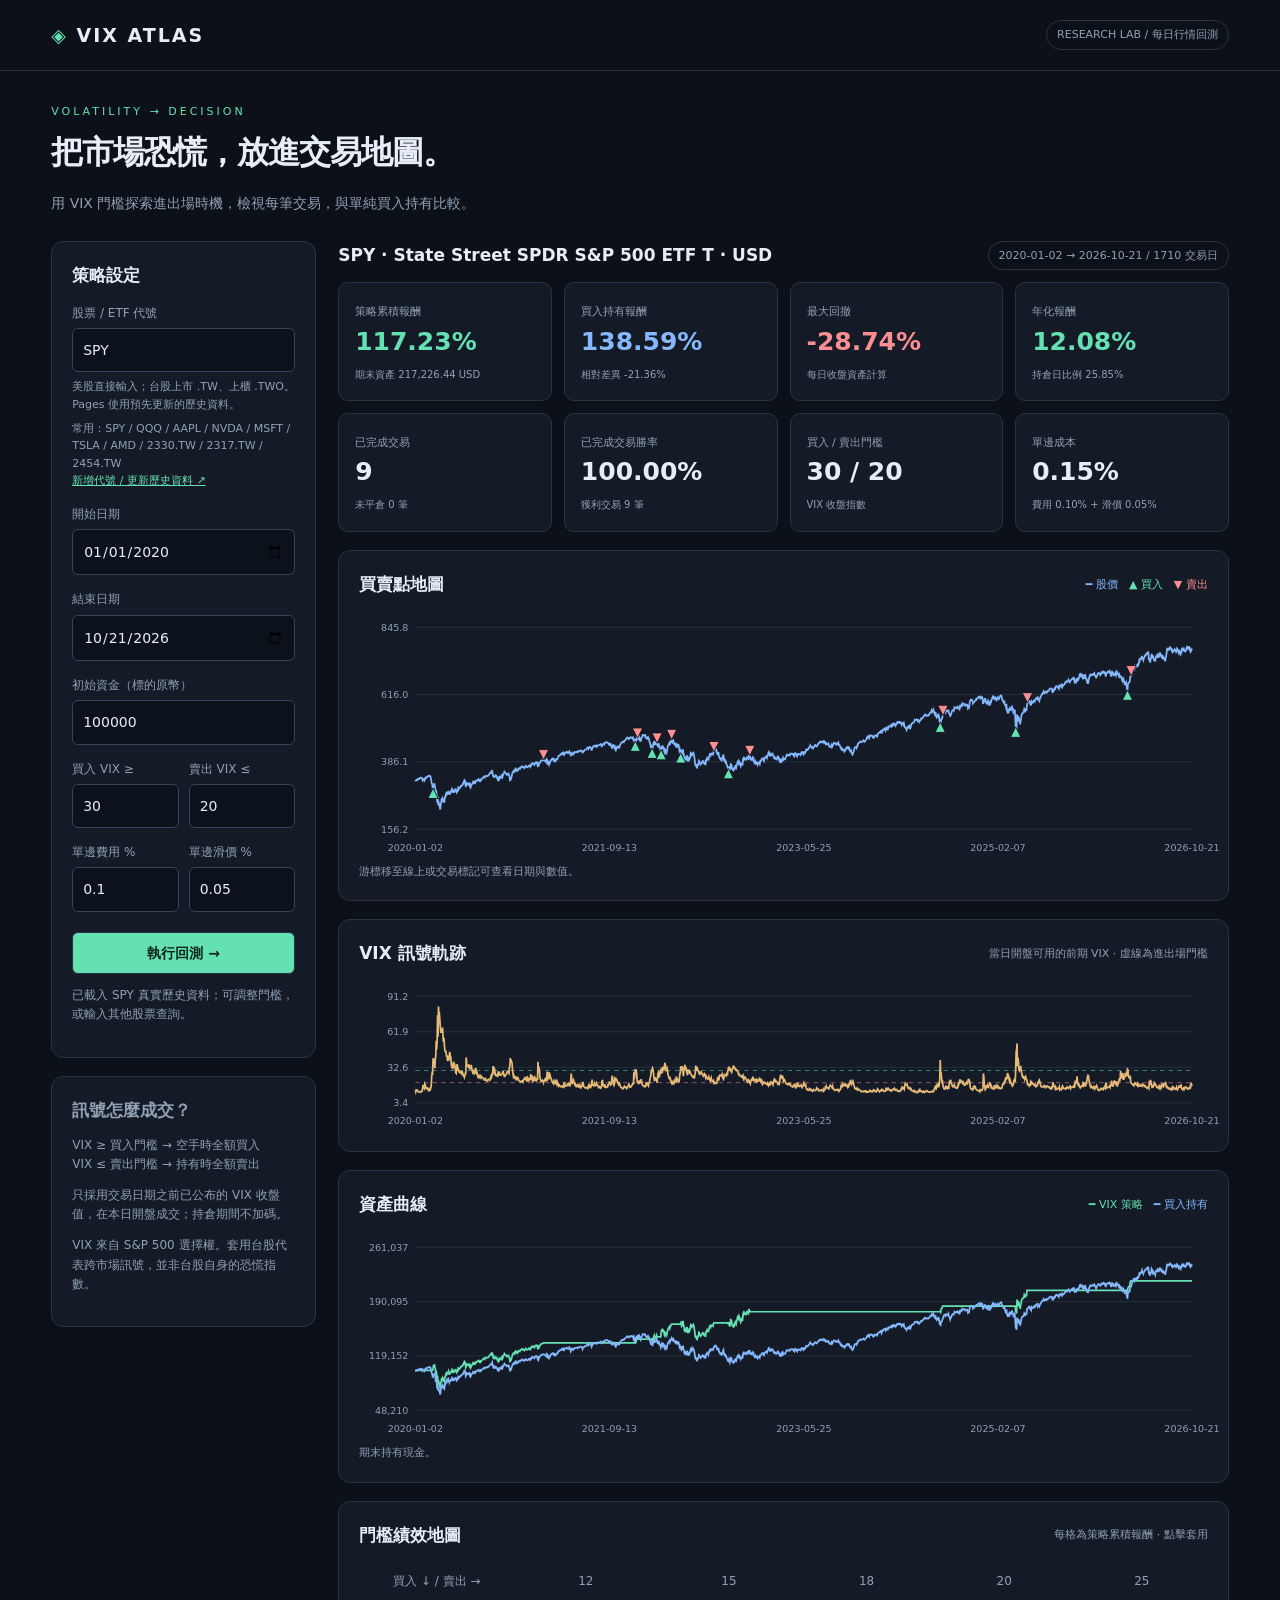
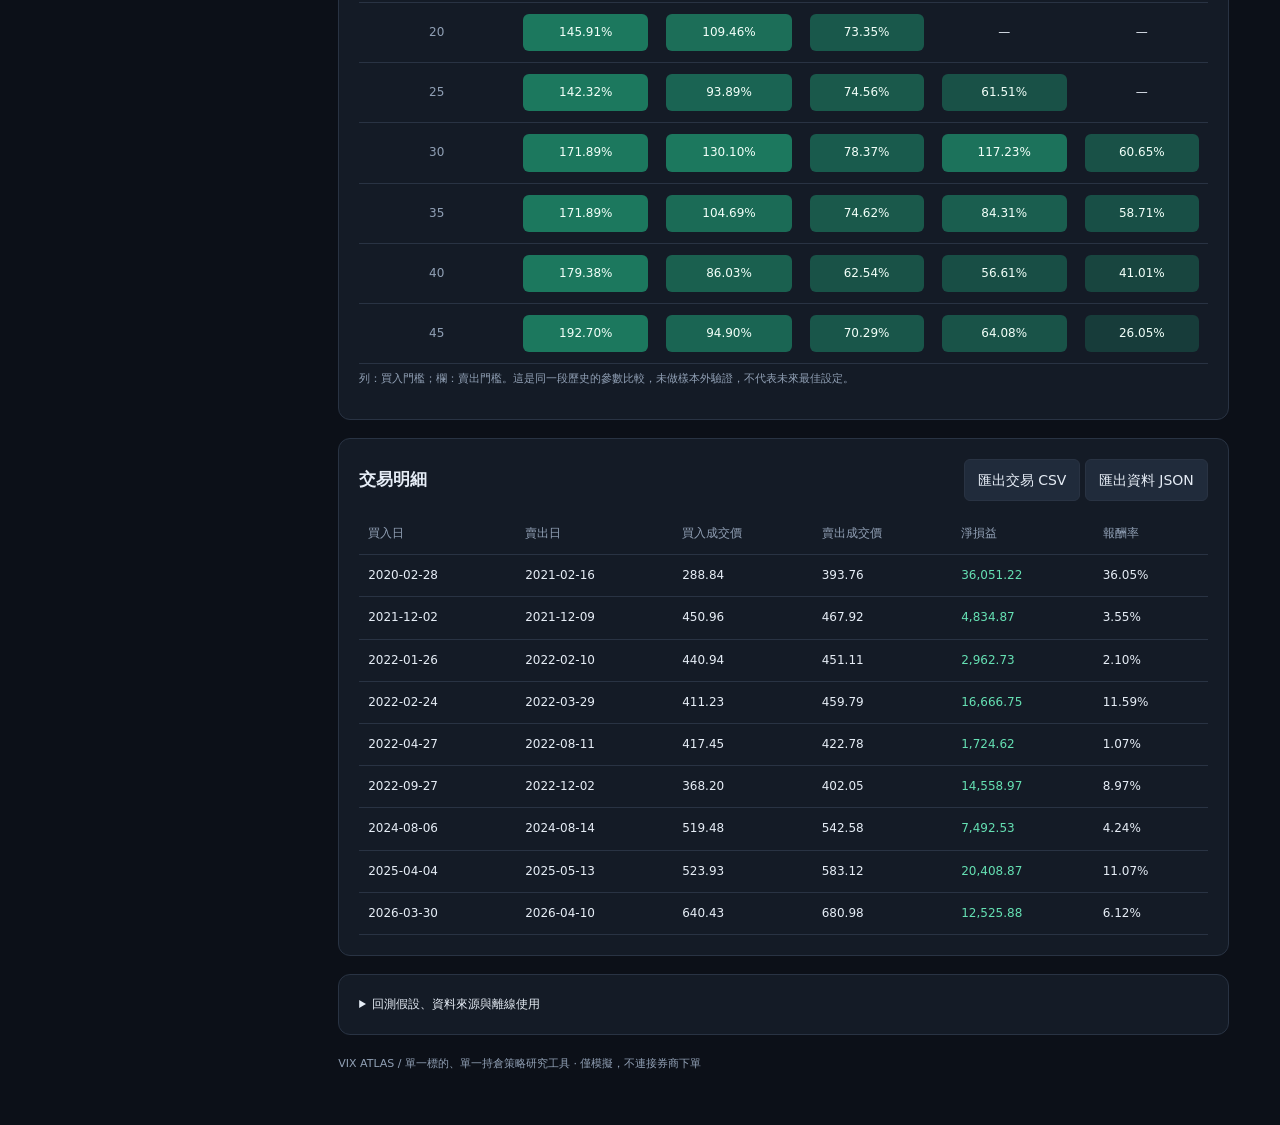
==== index.html @ 4944e96a "Build VIX Atlas with GitHub Pages and market data refresh workflows" ====
<!doctype html>
<html lang="zh-Hant"><head><meta charset="utf-8"><meta name="viewport" content="width=device-width,initial-scale=1"><title>VIX Atlas · 波動率買賣點回測</title>
<style>
:root{--bg:#0c1018;--panel:#141b26;--line:#293343;--text:#e6edf6;--muted:#91a0b5;--green:#65e0b3;--red:#ff8e92;--blue:#85b8ff}*{box-sizing:border-box}body{margin:0;background:var(--bg);color:var(--text);font:14px/1.6 system-ui,-apple-system,"Noto Sans TC",sans-serif}header{border-bottom:1px solid var(--line);padding:20px 4%;display:flex;justify-content:space-between;align-items:center}.brand{font-size:19px;font-weight:750;letter-spacing:2px}.brand b{color:var(--green)}.pill{font-size:11px;padding:5px 10px;border:1px solid var(--line);border-radius:20px;color:var(--muted)}main{max-width:1500px;margin:auto;padding:32px 4%}h1{font-size:32px;letter-spacing:-1px;margin:6px 0}h2{font-size:17px;margin:0}p{color:var(--muted)}.eyebrow{color:var(--green);font-size:11px;letter-spacing:3px}.layout{display:grid;grid-template-columns:265px minmax(0,1fr);gap:22px;margin-top:26px}.layout>*{min-width:0}.panel{background:var(--panel);border:1px solid var(--line);border-radius:12px;padding:20px;margin-bottom:18px}label{display:block;color:var(--muted);font-size:12px;margin:15px 0 5px}input,button{font:inherit}input{width:100%;padding:10px;border:1px solid #364258;border-radius:6px;background:#0c121c;color:var(--text)}input:focus{outline:2px solid var(--green)}button{cursor:pointer;border:1px solid var(--line);border-radius:6px;background:#202b3b;color:var(--text);padding:9px 13px}button:hover{filter:brightness(1.15)}button:disabled{cursor:wait;opacity:.5}.primary{background:var(--green);color:#0a251c;font-weight:750;width:100%;margin-top:20px}.row{display:flex;gap:10px}.row>*{min-width:0;flex:1}.hint{font-size:11px;color:var(--muted);margin-top:6px}.metrics{display:grid;grid-template-columns:repeat(4,1fr);gap:12px}.metric{background:var(--panel);border:1px solid var(--line);border-radius:10px;padding:16px}.metric span{color:var(--muted);font-size:11px}.metric strong{display:block;font-size:25px;font-weight:600}.metric small{color:var(--muted);font-size:10px}.chart{width:100%;height:auto;display:block;overflow:visible}.chart text{fill:var(--muted);font:11px system-ui}.chart .grid{stroke:#263244;stroke-width:1}.chart .line{fill:none;stroke-width:2}.chart-head{display:flex;justify-content:space-between;align-items:center;gap:12px;margin-bottom:12px;flex-wrap:wrap}.legend{font-size:11px;color:var(--muted)}.green{color:var(--green)}.red{color:var(--red)}.blue{color:var(--blue)}#status{font-size:12px;color:var(--muted);margin:12px 0;min-height:20px}#status.error{color:var(--red)}.scroll{overflow:auto}table{width:100%;border-collapse:collapse;font-size:12px;white-space:nowrap}th{text-align:left;font-weight:500;color:var(--muted)}td,th{padding:11px 9px;border-bottom:1px solid var(--line)}.map th,.map td{text-align:center}.map button{width:100%;min-width:65px;font-size:12px;border:none;color:#f2fff9}.details{color:var(--muted);font-size:12px}.details li{margin:7px 0}summary{cursor:pointer;color:var(--text)}.footer{font-size:11px;color:var(--muted);margin:20px 0}.file{display:flex;align-items:center;gap:10px;margin-top:12px}.file input{font-size:11px}#empty{padding:50px 20px;text-align:center;color:var(--muted)}@media(max-width:1000px){.layout{grid-template-columns:225px minmax(0,1fr)}.metrics{grid-template-columns:repeat(2,1fr)}}@media(max-width:700px){main{padding:22px 16px}.layout{grid-template-columns:1fr}header{padding:16px}.metrics{grid-template-columns:repeat(2,1fr)}h1{font-size:26px}.panel{padding:15px}.metric strong{font-size:22px}}
</style></head><body>
<header><div class="brand"><b>◈</b> VIX ATLAS</div><span class="pill">RESEARCH LAB / 每日行情回測</span></header>
<main><div class="eyebrow">VOLATILITY → DECISION</div><h1>把市場恐慌，放進交易地圖。</h1><p>用 VIX 門檻探索進出場時機，檢視每筆交易，與單純買入持有比較。</p>
<div class="layout"><aside><form id="form" class="panel"><h2>策略設定</h2><label for="symbol">股票 / ETF 代號</label><input id="symbol" value="SPY" required maxlength="24" placeholder="AAPL / NVDA / 2330.TW"><div class="hint">美股直接輸入；台股上市 .TW、上櫃 .TWO。Pages 使用預先更新的歷史資料。</div><div class="hint">常用：SPY / QQQ / AAPL / NVDA / MSFT / TSLA / AMD / 2330.TW / 2317.TW / 2454.TW<br><a href="https://github.com/oocami35029287/vix-atlas/actions/workflows/refresh-data.yml" target="_blank" rel="noopener" style="color:var(--green)">新增代號 / 更新歷史資料 ↗</a></div><label for="start">開始日期</label><input type="date" id="start" value="2020-01-01" required><label for="end">結束日期</label><input type="date" id="end" required><label for="capital">初始資金（標的原幣）</label><input type="number" id="capital" value="100000" min="1" step="any" required><div class="row"><div><label for="buy">買入 VIX ≥</label><input type="number" id="buy" value="30" min="1" step="0.5" required></div><div><label for="sell">賣出 VIX ≤</label><input type="number" id="sell" value="20" min="1" step="0.5" required></div></div><div class="row"><div><label for="fee">單邊費用 %</label><input type="number" id="fee" value="0.1" min="0" max="20" step="0.01" required></div><div><label for="slip">單邊滑價 %</label><input type="number" id="slip" value="0.05" min="0" max="20" step="0.01" required></div></div><button class="primary" id="run" type="submit">執行回測 →</button><div id="status" role="status" aria-live="polite">載入預設真實歷史資料…</div></form>
<div class="panel details"><h2>訊號怎麼成交？</h2><p>VIX ≥ 買入門檻 → 空手時全額買入<br>VIX ≤ 賣出門檻 → 持有時全額賣出</p><p>只採用交易日期之前已公布的 VIX 收盤值，在本日開盤成交；持倉期間不加碼。</p><p>VIX 來自 S&P 500 選擇權。套用台股代表跨市場訊號，並非台股自身的恐慌指數。</p></div></aside>
<section><div class="chart-head"><h2 id="heading">SPY · 策略觀測台</h2><span class="pill" id="range">—</span></div><div class="metrics" id="metrics"></div><div id="empty">準備歷史行情與 VIX 資料…</div><div id="results" hidden>
<div class="panel" style="margin-top:18px"><div class="chart-head"><h2>買賣點地圖</h2><span class="legend"><span class="blue">━ 股價</span>　<span class="green">▲ 買入</span>　<span class="red">▼ 賣出</span></span></div><div id="priceChart"></div><div class="hint">游標移至線上或交易標記可查看日期與數值。</div></div>
<div class="panel"><div class="chart-head"><h2>VIX 訊號軌跡</h2><span class="legend">當日開盤可用的前期 VIX · 虛線為進出場門檻</span></div><div id="vixChart"></div></div>
<div class="panel"><div class="chart-head"><h2>資產曲線</h2><span class="legend"><span class="green">━ VIX 策略</span>　<span class="blue">━ 買入持有</span></span></div><div id="equityChart"></div><div id="position" class="hint"></div></div>
<div class="panel"><div class="chart-head"><h2>門檻績效地圖</h2><span class="legend">每格為策略累積報酬 · 點擊套用</span></div><div class="scroll" id="heatmap"></div><p class="hint">列：買入門檻；欄：賣出門檻。這是同一段歷史的參數比較，未做樣本外驗證，不代表未來最佳設定。</p></div>
<div class="panel"><div class="chart-head"><h2>交易明細</h2><div><button id="exportTrades">匯出交易 CSV</button> <button id="exportData">匯出資料 JSON</button></div></div><div class="scroll"><table><thead><tr><th>買入日</th><th>賣出日</th><th>買入成交價</th><th>賣出成交價</th><th>淨損益</th><th>報酬率</th></tr></thead><tbody id="trades"></tbody></table></div></div></div>
<div class="panel details"><details><summary>回測假設、資料來源與離線使用</summary><ul><li>資料來源：Yahoo Finance 日線與 Cboe VIX 歷史收盤值。使用標的原幣計價；不換匯。VIX 超過 7 個日曆日未更新時不產生新交易。</li><li>使用 Yahoo 的拆股調整開盤／收盤價，未計入現金股利再投入。允許零碎股；不模擬整股、交易單位、停牌或漲跌停成交限制。</li><li>費用與滑價在每次買賣扣除。單邊費用為統一費率，未單獨模擬台股賣出交易稅。現金利息為零、不放空、不使用槓桿。</li><li>每日收盤評價資產，最大回撤以初始資金為起點。期末未平倉按最後收盤價估值，未扣假設平倉成本。勝率只計已完成交易。</li><li>買入持有在第一個有效交易日開盤買入，同樣扣買入成本，最後收盤估值。年化報酬以實際日曆日計算，短期結果可能失真。</li><li>不使用當日 VIX 收盤價決定當日開盤買賣。美股與台股均使用日期嚴格早於本日的最新 VIX，跨市場假日採最近已知數值。</li><li>直接開啟 HTML 可回測內建 SPY 真實資料。GitHub Pages 可查詢已建立的代號快照；新增代號須由儲存庫擁有者執行 Refresh market data Actions，填入代號後等待自動部署。資料每日定時更新，非即時行情。未建立的代號也可匯入本系統匯出的 JSON。本機 server.py 則可直接向行情來源查詢。日期超出快照範圍時僅使用實際可用資料。</li><li>歷史回測不是獲利保證；上市存續、資料修訂及參數挑選均可能影響結果。</li></ul><label for="importFile">匯入歷史資料 JSON（本機處理）</label><input id="importFile" type="file" accept=".json,application/json"><div class="hint" id="sourceInfo"></div></details></div>
<div class="footer">VIX ATLAS / 單一標的、單一持倉策略研究工具 · 僅模擬，不連接券商下單</div></section></div></main>
<script>
/* Shared pure backtest engine; also executable by Node for regression checks. */
const VixEngine = (() => {
  function align(data) {
    let j = -1;
    return data.prices.map(p => {
      while (j + 1 < data.vix.length && data.vix[j + 1].date < p.date) j++;
      const v = j >= 0 ? data.vix[j] : null;
      const age = v ? (Date.parse(p.date) - Date.parse(v.date)) / 86400000 : Infinity;
      return {...p, vix: age <= 7 ? v.close : null, signalDate: age <= 7 ? v.date : null};
    });
  }
  function run(rows, options) {
    const {capital, buy, sell, fee, slip} = options;
    if (!(capital > 0 && buy > sell && sell > 0 && fee >= 0 && fee < 1 && slip >= 0 && slip < 1)) throw Error('請確認資金、門檻及成本設定；買入 VIX 門檻必須高於賣出門檻。');
    if (rows.length < 2) throw Error('有效行情不足');
    let cash = capital, units = 0, entry = null, peak = capital, mdd = 0, exposure = 0;
    const trades = [], events = [], curve = [];
    const baseUnits = capital / (rows[0].open * (1 + slip) * (1 + fee));
    for (const r of rows) {
      if (r.vix !== null && !units && r.vix >= buy) {
        const price = r.open * (1 + slip), budget = cash;
        units = budget / (price * (1 + fee)); cash = 0;
        entry = {date: r.date, price, cost: budget, units, signalDate: r.signalDate, vix: r.vix};
        events.push({side:'BUY', ...entry, marketPrice:r.open});
      } else if (r.vix !== null && units && r.vix <= sell) {
        const price = r.open * (1 - slip);
        cash = units * price * (1 - fee);
        trades.push({...entry, exitDate:r.date, exitPrice:price, proceeds:cash, pnl:cash-entry.cost, return:cash/entry.cost-1});
        events.push({side:'SELL', date:r.date, price, marketPrice:r.open, vix:r.vix, signalDate:r.signalDate});
        units = 0; entry = null;
      }
      if (units) exposure++;
      const equity = cash + units * r.close;
      peak = Math.max(peak, equity); const drawdown = equity/peak-1;
      mdd = Math.min(mdd, drawdown);
      curve.push({date:r.date, equity, baseline:baseUnits*r.close, drawdown});
    }
    const last = curve.at(-1), years = (Date.parse(last.date)-Date.parse(curve[0].date))/86400000/365.25;
    return {trades, events, curve, entry, end:last.equity, total:last.equity/capital-1,
      baseline:last.baseline/capital-1, cagr: years > 0 ? (last.equity/capital)**(1/years)-1 : 0,
      mdd, exposure:exposure/rows.length, wins:trades.filter(t=>t.pnl>0).length,
      winRate:trades.length ? trades.filter(t=>t.pnl>0).length/trades.length : null};
  }
  return {align, run};
})();
if (typeof module !== 'undefined') module.exports = VixEngine;

const SAMPLE = {"symbol": "SPY", "currency": "USD", "name": "State Street SPDR S&P 500 ETF T", "prices": [{"date": "2020-01-02", "open": 323.5400085449219, "close": 324.8699951171875}, {"date": "2020-01-03", "open": 321.1600036621094, "close": 322.4100036621094}, {"date": "2020-01-06", "open": 320.489990234375, "close": 323.6400146484375}, {"date": "2020-01-07", "open": 323.0199890136719, "close": 322.7300109863281}, {"date": "2020-01-08", "open": 322.94000244140625, "close": 324.45001220703125}, {"date": "2020-01-09", "open": 326.1600036621094, "close": 326.6499938964844}, {"date": "2020-01-10", "open": 327.2900085449219, "close": 325.7099914550781}, {"date": "2020-01-13", "open": 326.3900146484375, "close": 327.95001220703125}, {"date": "2020-01-14", "open": 327.4700012207031, "close": 327.45001220703125}, {"date": "2020-01-15", "open": 327.3500061035156, "close": 328.19000244140625}, {"date": "2020-01-16", "open": 329.70001220703125, "close": 330.9200134277344}, {"date": "2020-01-17", "open": 331.70001220703125, "close": 331.95001220703125}, {"date": "2020-01-21", "open": 330.8999938964844, "close": 331.29998779296875}, {"date": "2020-01-22", "open": 332.239990234375, "close": 331.3399963378906}, {"date": "2020-01-23", "open": 330.6300048828125, "close": 331.7200012207031}, {"date": "2020-01-24", "open": 332.44000244140625, "close": 328.7699890136719}, {"date": "2020-01-27", "open": 323.0299987792969, "close": 323.5}, {"date": "2020-01-28", "open": 325.05999755859375, "close": 326.8900146484375}, {"date": "2020-01-29", "open": 328.3800048828125, "close": 326.6199951171875}, {"date": "2020-01-30", "open": 324.3599853515625, "close": 327.67999267578125}, {"date": "2020-01-31", "open": 327.0, "close": 321.7300109863281}, {"date": "2020-02-03", "open": 323.3500061035156, "close": 324.1199951171875}, {"date": "2020-02-04", "open": 328.07000732421875, "close": 329.05999755859375}, {"date": "2020-02-05", "open": 332.2699890136719, "close": 332.8599853515625}, {"date": "2020-02-06", "open": 333.9100036621094, "close": 333.9800109863281}, {"date": "2020-02-07", "open": 332.82000732421875, "close": 332.20001220703125}, {"date": "2020-02-10", "open": 331.2300109863281, "close": 334.67999267578125}, {"date": "2020-02-11", "open": 336.1600036621094, "close": 335.260009765625}, {"date": "2020-02-12", "open": 336.8299865722656, "close": 337.4200134277344}, {"date": "2020-02-13", "open": 335.8599853515625, "close": 337.05999755859375}, {"date": "2020-02-14", "open": 337.510009765625, "close": 337.6000061035156}, {"date": "2020-02-18", "open": 336.510009765625, "close": 336.7300109863281}, {"date": "2020-02-19", "open": 337.7900085449219, "close": 338.3399963378906}, {"date": "2020-02-20", "open": 337.739990234375, "close": 336.95001220703125}, {"date": "2020-02-21", "open": 335.4700012207031, "close": 333.4800109863281}, {"date": "2020-02-24", "open": 323.1400146484375, "close": 322.4200134277344}, {"date": "2020-02-25", "open": 323.94000244140625, "close": 312.6499938964844}, {"date": "2020-02-26", "open": 314.17999267578125, "close": 311.5}, {"date": "2020-02-27", "open": 305.4599914550781, "close": 297.510009765625}, {"date": "2020-02-28", "open": 288.70001220703125, "close": 296.260009765625}, {"date": "2020-03-02", "open": 298.2099914550781, "close": 309.0899963378906}, {"date": "2020-03-03", "open": 309.5, "close": 300.239990234375}, {"date": "2020-03-04", "open": 306.1199951171875, "close": 312.8599853515625}, {"date": "2020-03-05", "open": 304.9800109863281, "close": 302.4599914550781}, {"date": "2020-03-06", "open": 293.1499938964844, "close": 297.4599914550781}, {"date": "2020-03-09", "open": 275.29998779296875, "close": 274.2300109863281}, {"date": "2020-03-10", "open": 284.6400146484375, "close": 288.4200134277344}, {"date": "2020-03-11", "open": 280.70001220703125, "close": 274.3599853515625}, {"date": "2020-03-12", "open": 256.0, "close": 248.11000061035156}, {"date": "2020-03-13", "open": 263.0899963378906, "close": 269.32000732421875}, {"date": "2020-03-16", "open": 241.17999267578125, "close": 239.85000610351562}, {"date": "2020-03-17", "open": 245.0399932861328, "close": 252.8000030517578}, {"date": "2020-03-18", "open": 236.25, "close": 240.0}, {"date": "2020-03-19", "open": 239.25, "close": 240.50999450683594}, {"date": "2020-03-20", "open": 242.52999877929688, "close": 228.8000030517578}, {"date": "2020-03-23", "open": 228.19000244140625, "close": 222.9499969482422}, {"date": "2020-03-24", "open": 234.4199981689453, "close": 243.14999389648438}, {"date": "2020-03-25", "open": 244.8699951171875, "close": 246.7899932861328}, {"date": "2020-03-26", "open": 249.52000427246094, "close": 261.20001220703125}, {"date": "2020-03-27", "open": 253.27000427246094, "close": 253.4199981689453}, {"date": "2020-03-30", "open": 255.6999969482422, "close": 261.6499938964844}, {"date": "2020-03-31", "open": 260.55999755859375, "close": 257.75}, {"date": "2020-04-01", "open": 247.97999572753906, "close": 246.14999389648438}, {"date": "2020-04-02", "open": 245.19000244140625, "close": 251.8300018310547}, {"date": "2020-04-03", "open": 250.75999450683594, "close": 248.19000244140625}, {"date": "2020-04-06", "open": 257.8399963378906, "close": 264.8599853515625}, {"date": "2020-04-07", "open": 274.2099914550781, "close": 265.1300048828125}, {"date": "2020-04-08", "open": 267.9599914550781, "close": 274.0299987792969}, {"date": "2020-04-09", "open": 277.5799865722656, "close": 278.20001220703125}, {"date": "2020-04-13", "open": 277.1400146484375, "close": 275.6600036621094}, {"date": "2020-04-14", "open": 280.9800109863281, "close": 283.7900085449219}, {"date": "2020-04-15", "open": 277.57000732421875, "close": 277.760009765625}, {"date": "2020-04-16", "open": 279.1499938964844, "close": 279.1000061035156}, {"date": "2020-04-17", "open": 285.3800048828125, "close": 286.6400146484375}, {"date": "2020-04-20", "open": 282.6099853515625, "close": 281.5899963378906}, {"date": "2020-04-21", "open": 276.7300109863281, "close": 273.0400085449219}, {"date": "2020-04-22", "open": 278.3500061035156, "close": 279.1000061035156}, {"date": "2020-04-23", "open": 280.489990234375, "close": 279.0799865722656}, {"date": "2020-04-24", "open": 280.7300109863281, "close": 282.9700012207031}, {"date": "2020-04-27", "open": 285.1199951171875, "close": 287.04998779296875}, {"date": "2020-04-28", "open": 291.0199890136719, "close": 285.7300109863281}, {"date": "2020-04-29", "open": 291.5299987792969, "close": 293.2099914550781}, {"date": "2020-04-30", "open": 291.7099914550781, "close": 290.4800109863281}, {"date": "2020-05-01", "open": 285.30999755859375, "close": 282.7900085449219}, {"date": "2020-05-04", "open": 280.739990234375, "close": 283.57000732421875}, {"date": "2020-05-05", "open": 286.6400146484375, "close": 286.19000244140625}, {"date": "2020-05-06", "open": 288.0400085449219, "close": 284.25}, {"date": "2020-05-07", "open": 287.75, "close": 287.67999267578125}, {"date": "2020-05-08", "open": 291.0899963378906, "close": 292.44000244140625}, {"date": "2020-05-11", "open": 290.3399963378906, "close": 292.5}, {"date": "2020-05-12", "open": 293.7900085449219, "close": 286.6700134277344}, {"date": "2020-05-13", "open": 286.05999755859375, "close": 281.6000061035156}, {"date": "2020-05-14", "open": 278.95001220703125, "close": 284.9700012207031}, {"date": "2020-05-15", "open": 282.3699951171875, "close": 286.2799987792969}, {"date": "2020-05-18", "open": 293.04998779296875, "close": 295.0}, {"date": "2020-05-19", "open": 294.3500061035156, "close": 291.9700012207031}, {"date": "2020-05-20", "open": 295.82000732421875, "close": 296.92999267578125}, {"date": "2020-05-21", "open": 296.7900085449219, "close": 294.8800048828125}, {"date": "2020-05-22", "open": 294.57000732421875, "close": 295.44000244140625}, {"date": "2020-05-26", "open": 301.92999267578125, "close": 299.0799865722656}, {"date": "2020-05-27", "open": 302.1199951171875, "close": 303.5299987792969}, {"date": "2020-05-28", "open": 304.6499938964844, "close": 302.9700012207031}, {"date": "2020-05-29", "open": 302.4599914550781, "close": 304.32000732421875}, {"date": "2020-06-01", "open": 303.6199951171875, "close": 305.54998779296875}, {"date": "2020-06-02", "open": 306.54998779296875, "close": 308.0799865722656}, {"date": "2020-06-03", "open": 310.239990234375, "close": 312.17999267578125}, {"date": "2020-06-04", "open": 311.1099853515625, "close": 311.3599853515625}, {"date": "2020-06-05", "open": 317.2300109863281, "close": 319.3399963378906}, {"date": "2020-06-08", "open": 320.2200012207031, "close": 323.20001220703125}, {"date": "2020-06-09", "open": 320.29998779296875, "close": 320.7900085449219}, {"date": "2020-06-10", "open": 321.4200134277344, "close": 319.0}, {"date": "2020-06-11", "open": 311.4599914550781, "close": 300.6099853515625}, {"date": "2020-06-12", "open": 308.239990234375, "close": 304.2099914550781}, {"date": "2020-06-15", "open": 298.0199890136719, "close": 307.04998779296875}, {"date": "2020-06-16", "open": 315.4800109863281, "close": 312.9599914550781}, {"date": "2020-06-17", "open": 314.07000732421875, "close": 311.6600036621094}, {"date": "2020-06-18", "open": 310.010009765625, "close": 311.7799987792969}, {"date": "2020-06-19", "open": 314.1700134277344, "close": 308.6400146484375}, {"date": "2020-06-22", "open": 307.989990234375, "close": 310.6199951171875}, {"date": "2020-06-23", "open": 313.489990234375, "close": 312.04998779296875}, {"date": "2020-06-24", "open": 309.8399963378906, "close": 304.0899963378906}, {"date": "2020-06-25", "open": 303.4700012207031, "close": 307.3500061035156}, {"date": "2020-06-26", "open": 306.1600036621094, "close": 300.04998779296875}, {"date": "2020-06-29", "open": 301.4100036621094, "close": 304.4599914550781}, {"date": "2020-06-30", "open": 303.989990234375, "close": 308.3599853515625}, {"date": "2020-07-01", "open": 309.57000732421875, "close": 310.5199890136719}, {"date": "2020-07-02", "open": 314.239990234375, "close": 312.2300109863281}, {"date": "2020-07-06", "open": 316.3699951171875, "close": 317.04998779296875}, {"date": "2020-07-07", "open": 315.3800048828125, "close": 313.7799987792969}, {"date": "2020-07-08", "open": 314.6099853515625, "close": 316.17999267578125}, {"date": "2020-07-09", "open": 316.8399963378906, "close": 314.3800048828125}, {"date": "2020-07-10", "open": 314.30999755859375, "close": 317.5899963378906}, {"date": "2020-07-13", "open": 320.1300048828125, "close": 314.8399963378906}, {"date": "2020-07-14", "open": 313.29998779296875, "close": 318.9200134277344}, {"date": "2020-07-15", "open": 322.4100036621094, "close": 321.8500061035156}, {"date": "2020-07-16", "open": 319.7900085449219, "close": 320.7900085449219}, {"date": "2020-07-17", "open": 321.8800048828125, "close": 321.7200012207031}, {"date": "2020-07-20", "open": 321.42999267578125, "close": 324.32000732421875}, {"date": "2020-07-21", "open": 326.45001220703125, "close": 325.010009765625}, {"date": "2020-07-22", "open": 324.6199951171875, "close": 326.8599853515625}, {"date": "2020-07-23", "open": 326.4700012207031, "close": 322.9599914550781}, {"date": "2020-07-24", "open": 320.95001220703125, "close": 320.8800048828125}, {"date": "2020-07-27", "open": 321.6300048828125, "close": 323.2200012207031}, {"date": "2020-07-28", "open": 322.42999267578125, "close": 321.1700134277344}, {"date": "2020-07-29", "open": 322.1199951171875, "close": 325.1199951171875}, {"date": "2020-07-30", "open": 321.8999938964844, "close": 323.9599914550781}, {"date": "2020-07-31", "open": 325.8999938964844, "close": 326.5199890136719}, {"date": "2020-08-03", "open": 328.32000732421875, "close": 328.7900085449219}, {"date": "2020-08-04", "open": 327.8599853515625, "close": 330.05999755859375}, {"date": "2020-08-05", "open": 331.4700012207031, "close": 332.1099853515625}, {"date": "2020-08-06", "open": 331.4800109863281, "close": 334.3299865722656}, {"date": "2020-08-07", "open": 333.2799987792969, "close": 334.57000732421875}, {"date": "2020-08-10", "open": 335.05999755859375, "close": 335.57000732421875}, {"date": "2020-08-11", "open": 336.8500061035156, "close": 332.79998779296875}, {"date": "2020-08-12", "open": 335.44000244140625, "close": 337.44000244140625}, {"date": "2020-08-13", "open": 336.6099853515625, "close": 336.8299865722656}, {"date": "2020-08-14", "open": 336.4100036621094, "close": 336.8399963378906}, {"date": "2020-08-17", "open": 337.94000244140625, "close": 337.9100036621094}, {"date": "2020-08-18", "open": 338.3399963378906, "close": 338.6400146484375}, {"date": "2020-08-19", "open": 339.04998779296875, "close": 337.2300109863281}, {"date": "2020-08-20", "open": 335.3599853515625, "close": 338.2799987792969}, {"date": "2020-08-21", "open": 337.9200134277344, "close": 339.4800109863281}, {"date": "2020-08-24", "open": 342.1199951171875, "close": 342.9200134277344}, {"date": "2020-08-25", "open": 343.5299987792969, "close": 344.1199951171875}, {"date": "2020-08-26", "open": 344.760009765625, "close": 347.57000732421875}, {"date": "2020-08-27", "open": 348.510009765625, "close": 348.3299865722656}, {"date": "2020-08-28", "open": 349.44000244140625, "close": 350.5799865722656}, {"date": "2020-08-31", "open": 350.3500061035156, "close": 349.30999755859375}, {"date": "2020-09-01", "open": 350.2099914550781, "close": 352.6000061035156}, {"date": "2020-09-02", "open": 354.6700134277344, "close": 357.70001220703125}, {"date": "2020-09-03", "open": 355.8699951171875, "close": 345.3900146484375}, {"date": "2020-09-04", "open": 346.1300048828125, "close": 342.57000732421875}, {"date": "2020-09-08", "open": 336.7099914550781, "close": 333.2099914550781}, {"date": "2020-09-09", "open": 337.54998779296875, "close": 339.7900085449219}, {"date": "2020-09-10", "open": 341.82000732421875, "close": 333.8900146484375}, {"date": "2020-09-11", "open": 335.82000732421875, "close": 334.05999755859375}, {"date": "2020-09-14", "open": 337.489990234375, "close": 338.4599914550781}, {"date": "2020-09-15", "open": 341.1199951171875, "close": 340.1700134277344}, {"date": "2020-09-16", "open": 341.510009765625, "close": 338.82000732421875}, {"date": "2020-09-17", "open": 333.55999755859375, "close": 335.8399963378906}, {"date": "2020-09-18", "open": 335.3699951171875, "close": 330.6499938964844}, {"date": "2020-09-21", "open": 325.70001220703125, "close": 326.9700012207031}, {"date": "2020-09-22", "open": 328.57000732421875, "close": 330.29998779296875}, {"date": "2020-09-23", "open": 330.8999938964844, "close": 322.6400146484375}, {"date": "2020-09-24", "open": 321.2200012207031, "close": 323.5}, {"date": "2020-09-25", "open": 322.5799865722656, "close": 328.7300109863281}, {"date": "2020-09-28", "open": 333.2200012207031, "close": 334.19000244140625}, {"date": "2020-09-29", "open": 333.9700012207031, "close": 332.3699951171875}, {"date": "2020-09-30", "open": 333.0899963378906, "close": 334.8900146484375}, {"date": "2020-10-01", "open": 337.69000244140625, "close": 337.0400085449219}, {"date": "2020-10-02", "open": 331.70001220703125, "close": 333.8399963378906}, {"date": "2020-10-05", "open": 336.05999755859375, "close": 339.760009765625}, {"date": "2020-10-06", "open": 339.9100036621094, "close": 334.92999267578125}, {"date": "2020-10-07", "open": 338.1199951171875, "close": 340.760009765625}, {"date": "2020-10-08", "open": 342.8500061035156, "close": 343.7799987792969}, {"date": "2020-10-09", "open": 345.55999755859375, "close": 346.8500061035156}, {"date": "2020-10-12", "open": 349.5899963378906, "close": 352.42999267578125}, {"date": "2020-10-13", "open": 352.2799987792969, "close": 350.1300048828125}, {"date": "2020-10-14", "open": 350.75, "close": 347.92999267578125}, {"date": "2020-10-15", "open": 343.7099914550781, "close": 347.5}, {"date": "2020-10-16", "open": 348.9599914550781, "close": 347.2900085449219}, {"date": "2020-10-19", "open": 348.6499938964844, "close": 342.010009765625}, {"date": "2020-10-20", "open": 343.4599914550781, "close": 343.3800048828125}, {"date": "2020-10-21", "open": 343.3299865722656, "close": 342.7300109863281}, {"date": "2020-10-22", "open": 342.9599914550781, "close": 344.6099853515625}, {"date": "2020-10-23", "open": 345.92999267578125, "close": 345.7799987792969}, {"date": "2020-10-26", "open": 342.1300048828125, "close": 339.3900146484375}, {"date": "2020-10-27", "open": 339.760009765625, "close": 338.2200012207031}, {"date": "2020-10-28", "open": 332.1000061035156, "close": 326.6600036621094}, {"date": "2020-10-29", "open": 326.9100036621094, "close": 329.9800109863281}, {"date": "2020-10-30", "open": 328.2799987792969, "close": 326.5400085449219}, {"date": "2020-11-02", "open": 330.20001220703125, "close": 330.20001220703125}, {"date": "2020-11-03", "open": 333.69000244140625, "close": 336.0299987792969}, {"date": "2020-11-04", "open": 340.8599853515625, "close": 343.5400085449219}, {"date": "2020-11-05", "open": 349.239990234375, "close": 350.239990234375}, {"date": "2020-11-06", "open": 349.92999267578125, "close": 350.1600036621094}, {"date": "2020-11-09", "open": 363.9700012207031, "close": 354.55999755859375}, {"date": "2020-11-10", "open": 353.489990234375, "close": 354.0400085449219}, {"date": "2020-11-11", "open": 356.3999938964844, "close": 356.6700134277344}, {"date": "2020-11-12", "open": 355.5799865722656, "close": 353.2099914550781}, {"date": "2020-11-13", "open": 355.2699890136719, "close": 358.1000061035156}, {"date": "2020-11-16", "open": 360.9800109863281, "close": 362.57000732421875}, {"date": "2020-11-17", "open": 359.9700012207031, "close": 360.6199951171875}, {"date": "2020-11-18", "open": 360.9100036621094, "close": 356.2799987792969}, {"date": "2020-11-19", "open": 355.6000061035156, "close": 357.7799987792969}, {"date": "2020-11-20", "open": 357.5, "close": 355.3299865722656}, {"date": "2020-11-23", "open": 357.2799987792969, "close": 357.4599914550781}, {"date": "2020-11-24", "open": 360.2099914550781, "close": 363.2200012207031}, {"date": "2020-11-25", "open": 363.1300048828125, "close": 362.6600036621094}, {"date": "2020-11-27", "open": 363.8399963378906, "close": 363.6700134277344}, {"date": "2020-11-30", "open": 362.8299865722656, "close": 362.05999755859375}, {"date": "2020-12-01", "open": 365.57000732421875, "close": 366.0199890136719}, {"date": "2020-12-02", "open": 364.82000732421875, "close": 366.7900085449219}, {"date": "2020-12-03", "open": 366.67999267578125, "close": 366.69000244140625}, {"date": "2020-12-04", "open": 367.32000732421875, "close": 369.8500061035156}, {"date": "2020-12-07", "open": 369.0199890136719, "close": 369.0899963378906}, {"date": "2020-12-08", "open": 367.7200012207031, "close": 370.1700134277344}, {"date": "2020-12-09", "open": 370.8800048828125, "close": 366.8500061035156}, {"date": "2020-12-10", "open": 365.3699951171875, "close": 366.7300109863281}, {"date": "2020-12-11", "open": 364.8999938964844, "close": 366.29998779296875}, {"date": "2020-12-14", "open": 368.6400146484375, "close": 364.6600036621094}, {"date": "2020-12-15", "open": 367.3999938964844, "close": 369.5899963378906}, {"date": "2020-12-16", "open": 369.82000732421875, "close": 370.1700134277344}, {"date": "2020-12-17", "open": 371.94000244140625, "close": 372.239990234375}, {"date": "2020-12-18", "open": 370.9700012207031, "close": 369.17999267578125}, {"date": "2020-12-21", "open": 364.9700012207031, "close": 367.8599853515625}, {"date": "2020-12-22", "open": 368.2099914550781, "close": 367.239990234375}, {"date": "2020-12-23", "open": 368.2799987792969, "close": 367.57000732421875}, {"date": "2020-12-24", "open": 368.0799865722656, "close": 369.0}, {"date": "2020-12-28", "open": 371.739990234375, "close": 372.1700134277344}, {"date": "2020-12-29", "open": 373.80999755859375, "close": 371.4599914550781}, {"date": "2020-12-30", "open": 372.3399963378906, "close": 371.989990234375}, {"date": "2020-12-31", "open": 371.7799987792969, "close": 373.8800048828125}, {"date": "2021-01-04", "open": 375.30999755859375, "close": 368.7900085449219}, {"date": "2021-01-05", "open": 368.1000061035156, "close": 371.3299865722656}, {"date": "2021-01-06", "open": 369.7099914550781, "close": 373.54998779296875}, {"date": "2021-01-07", "open": 376.1000061035156, "close": 379.1000061035156}, {"date": "2021-01-08", "open": 380.5899963378906, "close": 381.260009765625}, {"date": "2021-01-11", "open": 377.8500061035156, "close": 378.69000244140625}, {"date": "2021-01-12", "open": 378.8900146484375, "close": 378.7699890136719}, {"date": "2021-01-13", "open": 378.69000244140625, "close": 379.7900085449219}, {"date": "2021-01-14", "open": 380.5899963378906, "close": 378.4599914550781}, {"date": "2021-01-15", "open": 376.7200012207031, "close": 375.70001220703125}, {"date": "2021-01-19", "open": 378.3399963378906, "close": 378.6499938964844}, {"date": "2021-01-20", "open": 381.1099853515625, "close": 383.8900146484375}, {"date": "2021-01-21", "open": 384.489990234375, "close": 384.239990234375}, {"date": "2021-01-22", "open": 382.25, "close": 382.8800048828125}, {"date": "2021-01-25", "open": 383.6700134277344, "close": 384.3900146484375}, {"date": "2021-01-26", "open": 385.4100036621094, "close": 383.7900085449219}, {"date": "2021-01-27", "open": 380.2200012207031, "close": 374.4100036621094}, {"date": "2021-01-28", "open": 376.3599853515625, "close": 377.6300048828125}, {"date": "2021-01-29", "open": 375.6300048828125, "close": 370.07000732421875}, {"date": "2021-02-01", "open": 373.7200012207031, "close": 376.2300109863281}, {"date": "2021-02-02", "open": 379.6499938964844, "close": 381.54998779296875}, {"date": "2021-02-03", "open": 382.44000244140625, "close": 381.8500061035156}, {"date": "2021-02-04", "open": 382.9599914550781, "close": 386.19000244140625}, {"date": "2021-02-05", "open": 388.20001220703125, "close": 387.7099914550781}, {"date": "2021-02-08", "open": 389.2699890136719, "close": 390.510009765625}, {"date": "2021-02-09", "open": 389.6099853515625, "close": 390.25}, {"date": "2021-02-10", "open": 392.1199951171875, "close": 390.0799865722656}, {"date": "2021-02-11", "open": 391.239990234375, "close": 390.7099914550781}, {"date": "2021-02-12", "open": 389.8500061035156, "close": 392.6400146484375}, {"date": "2021-02-16", "open": 393.9599914550781, "close": 392.29998779296875}, {"date": "2021-02-17", "open": 390.4200134277344, "close": 392.3900146484375}, {"date": "2021-02-18", "open": 389.5899963378906, "close": 390.7200012207031}, {"date": "2021-02-19", "open": 392.07000732421875, "close": 390.0299987792969}, {"date": "2021-02-22", "open": 387.05999755859375, "close": 387.0299987792969}, {"date": "2021-02-23", "open": 384.6600036621094, "close": 387.5}, {"date": "2021-02-24", "open": 386.3299865722656, "close": 391.7699890136719}, {"date": "2021-02-25", "open": 390.4100036621094, "close": 382.3299865722656}, {"date": "2021-02-26", "open": 384.3500061035156, "close": 380.3599853515625}, {"date": "2021-03-01", "open": 385.5899963378906, "close": 389.5799865722656}, {"date": "2021-03-02", "open": 389.82000732421875, "close": 386.5400085449219}, {"date": "2021-03-03", "open": 385.7900085449219, "close": 381.4200134277344}, {"date": "2021-03-04", "open": 381.2200012207031, "close": 376.70001220703125}, {"date": "2021-03-05", "open": 380.4599914550781, "close": 383.6300048828125}, {"date": "2021-03-08", "open": 384.6600036621094, "close": 381.7200012207031}, {"date": "2021-03-09", "open": 385.8500061035156, "close": 387.1700134277344}, {"date": "2021-03-10", "open": 389.69000244140625, "close": 389.5799865722656}, {"date": "2021-03-11", "open": 392.2300109863281, "close": 393.5299987792969}, {"date": "2021-03-12", "open": 392.07000732421875, "close": 394.05999755859375}, {"date": "2021-03-15", "open": 394.3299865722656, "close": 396.4100036621094}, {"date": "2021-03-16", "open": 397.07000732421875, "close": 395.9100036621094}, {"date": "2021-03-17", "open": 394.5299987792969, "close": 397.260009765625}, {"date": "2021-03-18", "open": 394.4800109863281, "close": 391.4800109863281}, {"date": "2021-03-19", "open": 389.8800048828125, "close": 389.4800109863281}, {"date": "2021-03-22", "open": 390.0299987792969, "close": 392.5899963378906}, {"date": "2021-03-23", "open": 391.9100036621094, "close": 389.5}, {"date": "2021-03-24", "open": 391.0, "close": 387.5199890136719}, {"date": "2021-03-25", "open": 385.9800109863281, "close": 389.70001220703125}, {"date": "2021-03-26", "open": 390.92999267578125, "close": 395.9800109863281}, {"date": "2021-03-29", "open": 394.3999938964844, "close": 395.7799987792969}, {"date": "2021-03-30", "open": 394.4200134277344, "close": 394.7300109863281}, {"date": "2021-03-31", "open": 395.3399963378906, "close": 396.3299865722656}, {"date": "2021-04-01", "open": 398.3999938964844, "close": 400.6099853515625}, {"date": "2021-04-05", "open": 403.4599914550781, "close": 406.3599853515625}, {"date": "2021-04-06", "open": 405.760009765625, "close": 406.1199951171875}, {"date": "2021-04-07", "open": 405.94000244140625, "close": 406.5899963378906}, {"date": "2021-04-08", "open": 407.92999267578125, "close": 408.5199890136719}, {"date": "2021-04-09", "open": 408.3900146484375, "close": 411.489990234375}, {"date": "2021-04-12", "open": 410.8500061035156, "close": 411.6400146484375}, {"date": "2021-04-13", "open": 411.5299987792969, "close": 412.8599853515625}, {"date": "2021-04-14", "open": 412.8299865722656, "close": 411.45001220703125}, {"date": "2021-04-15", "open": 413.739990234375, "close": 415.8699951171875}, {"date": "2021-04-16", "open": 417.25, "close": 417.260009765625}, {"date": "2021-04-19", "open": 416.260009765625, "close": 415.2099914550781}, {"date": "2021-04-20", "open": 413.9100036621094, "close": 412.1700134277344}, {"date": "2021-04-21", "open": 411.510009765625, "close": 416.07000732421875}, {"date": "2021-04-22", "open": 415.8900146484375, "close": 412.2699890136719}, {"date": "2021-04-23", "open": 412.8699951171875, "close": 416.739990234375}, {"date": "2021-04-26", "open": 417.44000244140625, "close": 417.6099853515625}, {"date": "2021-04-27", "open": 417.92999267578125, "close": 417.5199890136719}, {"date": "2021-04-28", "open": 417.80999755859375, "close": 417.3999938964844}, {"date": "2021-04-29", "open": 420.32000732421875, "close": 420.05999755859375}, {"date": "2021-04-30", "open": 417.6300048828125, "close": 417.29998779296875}, {"date": "2021-05-03", "open": 419.42999267578125, "close": 418.20001220703125}, {"date": "2021-05-04", "open": 416.07000732421875, "close": 415.6199951171875}, {"date": "2021-05-05", "open": 417.3800048828125, "close": 415.75}, {"date": "2021-05-06", "open": 415.8299865722656, "close": 419.07000732421875}, {"date": "2021-05-07", "open": 419.8900146484375, "close": 422.1199951171875}, {"date": "2021-05-10", "open": 422.5, "close": 417.94000244140625}, {"date": "2021-05-11", "open": 413.1000061035156, "close": 414.2099914550781}, {"date": "2021-05-12", "open": 411.2300109863281, "close": 405.4100036621094}, {"date": "2021-05-13", "open": 407.07000732421875, "close": 410.2799987792969}, {"date": "2021-05-14", "open": 413.2099914550781, "close": 416.5799865722656}, {"date": "2021-05-17", "open": 415.3900146484375, "close": 415.5199890136719}, {"date": "2021-05-18", "open": 415.79998779296875, "close": 411.94000244140625}, {"date": "2021-05-19", "open": 406.9200134277344, "close": 410.8599853515625}, {"date": "2021-05-20", "open": 411.79998779296875, "close": 415.2799987792969}, {"date": "2021-05-21", "open": 416.8699951171875, "close": 414.94000244140625}, {"date": "2021-05-24", "open": 417.3399963378906, "close": 419.1700134277344}, {"date": "2021-05-25", "open": 420.3299865722656, "close": 418.239990234375}, {"date": "2021-05-26", "open": 418.8699951171875, "close": 419.07000732421875}, {"date": "2021-05-27", "open": 420.1700134277344, "close": 419.2900085449219}, {"date": "2021-05-28", "open": 420.9700012207031, "close": 420.0400085449219}, {"date": "2021-06-01", "open": 422.57000732421875, "close": 419.6700134277344}, {"date": "2021-06-02", "open": 420.3699951171875, "close": 420.3299865722656}, {"date": "2021-06-03", "open": 417.8500061035156, "close": 418.7699890136719}, {"date": "2021-06-04", "open": 420.75, "close": 422.6000061035156}, {"date": "2021-06-07", "open": 422.5899963378906, "close": 422.19000244140625}, {"date": "2021-06-08", "open": 423.1099853515625, "close": 422.2799987792969}, {"date": "2021-06-09", "open": 423.17999267578125, "close": 421.6499938964844}, {"date": "2021-06-10", "open": 422.9599914550781, "close": 423.6099853515625}, {"date": "2021-06-11", "open": 424.20001220703125, "close": 424.30999755859375}, {"date": "2021-06-14", "open": 424.42999267578125, "close": 425.260009765625}, {"date": "2021-06-15", "open": 425.4200134277344, "close": 424.4800109863281}, {"date": "2021-06-16", "open": 424.6300048828125, "close": 422.1099853515625}, {"date": "2021-06-17", "open": 421.6700134277344, "close": 421.9700012207031}, {"date": "2021-06-18", "open": 417.0899963378906, "close": 414.9200134277344}, {"date": "2021-06-21", "open": 416.79998779296875, "close": 420.8599853515625}, {"date": "2021-06-22", "open": 420.8500061035156, "close": 423.1099853515625}, {"date": "2021-06-23", "open": 423.19000244140625, "close": 422.6000061035156}, {"date": "2021-06-24", "open": 424.8900146484375, "close": 425.1000061035156}, {"date": "2021-06-25", "open": 425.8999938964844, "close": 426.6099853515625}, {"date": "2021-06-28", "open": 427.1700134277344, "close": 427.4700012207031}, {"date": "2021-06-29", "open": 427.8800048828125, "close": 427.70001220703125}, {"date": "2021-06-30", "open": 427.2099914550781, "close": 428.05999755859375}, {"date": "2021-07-01", "open": 428.8699951171875, "close": 430.42999267578125}, {"date": "2021-07-02", "open": 431.6700134277344, "close": 433.7200012207031}, {"date": "2021-07-06", "open": 433.7799987792969, "close": 432.92999267578125}, {"date": "2021-07-07", "open": 433.6600036621094, "close": 434.4599914550781}, {"date": "2021-07-08", "open": 428.7799987792969, "close": 430.9200134277344}, {"date": "2021-07-09", "open": 432.5299987792969, "close": 435.5199890136719}, {"date": "2021-07-12", "open": 435.42999267578125, "close": 437.0799865722656}, {"date": "2021-07-13", "open": 436.239990234375, "close": 435.5899963378906}, {"date": "2021-07-14", "open": 437.3999938964844, "close": 436.239990234375}, {"date": "2021-07-15", "open": 434.80999755859375, "close": 434.75}, {"date": "2021-07-16", "open": 436.010009765625, "close": 431.3399963378906}, {"date": "2021-07-19", "open": 426.19000244140625, "close": 424.9700012207031}, {"date": "2021-07-20", "open": 425.67999267578125, "close": 431.05999755859375}, {"date": "2021-07-21", "open": 432.3399963378906, "close": 434.54998779296875}, {"date": "2021-07-22", "open": 434.739990234375, "close": 435.4599914550781}, {"date": "2021-07-23", "open": 437.5199890136719, "close": 439.94000244140625}, {"date": "2021-07-26", "open": 439.30999755859375, "close": 441.0199890136719}, {"date": "2021-07-27", "open": 439.9100036621094, "close": 439.010009765625}, {"date": "2021-07-28", "open": 439.67999267578125, "close": 438.8299865722656}, {"date": "2021-07-29", "open": 439.82000732421875, "close": 440.6499938964844}, {"date": "2021-07-30", "open": 437.9100036621094, "close": 438.510009765625}, {"date": "2021-08-02", "open": 440.3399963378906, "close": 437.5899963378906}, {"date": "2021-08-03", "open": 438.44000244140625, "close": 441.1499938964844}, {"date": "2021-08-04", "open": 439.7799987792969, "close": 438.9800109863281}, {"date": "2021-08-05", "open": 440.2200012207031, "close": 441.760009765625}, {"date": "2021-08-06", "open": 442.1000061035156, "close": 442.489990234375}, {"date": "2021-08-09", "open": 442.4599914550781, "close": 442.1300048828125}, {"date": "2021-08-10", "open": 442.6099853515625, "close": 442.67999267578125}, {"date": "2021-08-11", "open": 443.82000732421875, "close": 443.7799987792969}, {"date": "2021-08-12", "open": 443.6199951171875, "close": 445.1099853515625}, {"date": "2021-08-13", "open": 445.5899963378906, "close": 445.9200134277344}, {"date": "2021-08-16", "open": 444.5299987792969, "close": 446.9700012207031}, {"date": "2021-08-17", "open": 444.239990234375, "close": 444.0400085449219}, {"date": "2021-08-18", "open": 442.9599914550781, "close": 439.17999267578125}, {"date": "2021-08-19", "open": 436.2699890136719, "close": 439.8599853515625}, {"date": "2021-08-20", "open": 440.2300109863281, "close": 443.3599853515625}, {"date": "2021-08-23", "open": 445.1600036621094, "close": 447.260009765625}, {"date": "2021-08-24", "open": 447.9700012207031, "close": 447.9700012207031}, {"date": "2021-08-25", "open": 448.1700134277344, "close": 448.9100036621094}, {"date": "2021-08-26", "open": 448.6099853515625, "close": 446.260009765625}, {"date": "2021-08-27", "open": 447.1199951171875, "close": 450.25}, {"date": "2021-08-30", "open": 450.9700012207031, "close": 452.2300109863281}, {"date": "2021-08-31", "open": 452.1300048828125, "close": 451.55999755859375}, {"date": "2021-09-01", "open": 452.55999755859375, "close": 451.79998779296875}, {"date": "2021-09-02", "open": 453.32000732421875, "close": 453.19000244140625}, {"date": "2021-09-03", "open": 451.9800109863281, "close": 453.0799865722656}, {"date": "2021-09-07", "open": 452.7099914550781, "close": 451.4599914550781}, {"date": "2021-09-08", "open": 450.8900146484375, "close": 450.9100036621094}, {"date": "2021-09-09", "open": 450.70001220703125, "close": 448.9800109863281}, {"date": "2021-09-10", "open": 451.0400085449219, "close": 445.44000244140625}, {"date": "2021-09-13", "open": 448.6400146484375, "close": 446.5799865722656}, {"date": "2021-09-14", "open": 448.1199951171875, "close": 444.1700134277344}, {"date": "2021-09-15", "open": 444.6199951171875, "close": 447.8800048828125}, {"date": "2021-09-16", "open": 447.32000732421875, "close": 447.1700134277344}, {"date": "2021-09-17", "open": 444.9200134277344, "close": 441.3999938964844}, {"date": "2021-09-20", "open": 434.8800048828125, "close": 434.0400085449219}, {"date": "2021-09-21", "open": 436.5299987792969, "close": 433.6300048828125}, {"date": "2021-09-22", "open": 436.04998779296875, "close": 437.8599853515625}, {"date": "2021-09-23", "open": 439.8500061035156, "close": 443.17999267578125}, {"date": "2021-09-24", "open": 441.44000244140625, "close": 443.9100036621094}, {"date": "2021-09-27", "open": 442.80999755859375, "close": 442.6400146484375}, {"date": "2021-09-28", "open": 439.69000244140625, "close": 433.7200012207031}, {"date": "2021-09-29", "open": 435.19000244140625, "close": 434.45001220703125}, {"date": "2021-09-30", "open": 436.0199890136719, "close": 429.1400146484375}, {"date": "2021-10-01", "open": 430.9800109863281, "close": 434.239990234375}, {"date": "2021-10-04", "open": 433.0, "close": 428.6400146484375}, {"date": "2021-10-05", "open": 430.239990234375, "close": 433.1000061035156}, {"date": "2021-10-06", "open": 429.2699890136719, "close": 434.8999938964844}, {"date": "2021-10-07", "open": 438.3900146484375, "close": 438.6600036621094}, {"date": "2021-10-08", "open": 439.4800109863281, "close": 437.8599853515625}, {"date": "2021-10-11", "open": 437.1600036621094, "close": 434.69000244140625}, {"date": "2021-10-12", "open": 435.6700134277344, "close": 433.6199951171875}, {"date": "2021-10-13", "open": 434.7099914550781, "close": 435.17999267578125}, {"date": "2021-10-14", "open": 439.0799865722656, "close": 442.5}, {"date": "2021-10-15", "open": 444.75, "close": 445.8699951171875}, {"date": "2021-10-18", "open": 443.9700012207031, "close": 447.19000244140625}, {"date": "2021-10-19", "open": 448.9200134277344, "close": 450.6400146484375}, {"date": "2021-10-20", "open": 451.1300048828125, "close": 452.4100036621094}, {"date": "2021-10-21", "open": 451.7699890136719, "close": 453.5899963378906}, {"date": "2021-10-22", "open": 453.1300048828125, "close": 453.1199951171875}, {"date": "2021-10-25", "open": 454.2799987792969, "close": 455.54998779296875}, {"date": "2021-10-26", "open": 457.20001220703125, "close": 455.9599914550781}, {"date": "2021-10-27", "open": 456.45001220703125, "close": 453.94000244140625}, {"date": "2021-10-28", "open": 455.4599914550781, "close": 458.32000732421875}, {"date": "2021-10-29", "open": 455.8699951171875, "close": 459.25}, {"date": "2021-11-01", "open": 460.29998779296875, "close": 460.0400085449219}, {"date": "2021-11-02", "open": 460.2200012207031, "close": 461.8999938964844}, {"date": "2021-11-03", "open": 461.29998779296875, "close": 464.7200012207031}, {"date": "2021-11-04", "open": 465.3599853515625, "close": 466.9100036621094}, {"date": "2021-11-05", "open": 469.2799987792969, "close": 468.5299987792969}, {"date": "2021-11-08", "open": 469.70001220703125, "close": 468.92999267578125}, {"date": "2021-11-09", "open": 469.32000732421875, "close": 467.3800048828125}, {"date": "2021-11-10", "open": 465.5799865722656, "close": 463.6199951171875}, {"date": "2021-11-11", "open": 465.2099914550781, "close": 463.7699890136719}, {"date": "2021-11-12", "open": 465.1199951171875, "close": 467.2699890136719}, {"date": "2021-11-15", "open": 468.6400146484375, "close": 467.42999267578125}, {"date": "2021-11-16", "open": 467.1499938964844, "close": 469.2799987792969}, {"date": "2021-11-17", "open": 469.0, "close": 468.1400146484375}, {"date": "2021-11-18", "open": 469.239990234375, "close": 469.7300109863281}, {"date": "2021-11-19", "open": 469.6099853515625, "close": 468.8900146484375}, {"date": "2021-11-22", "open": 470.8900146484375, "close": 467.57000732421875}, {"date": "2021-11-23", "open": 467.2200012207031, "close": 468.19000244140625}, {"date": "2021-11-24", "open": 466.05999755859375, "close": 469.44000244140625}, {"date": "2021-11-26", "open": 462.3399963378906, "close": 458.9700012207031}, {"date": "2021-11-29", "open": 464.07000732421875, "close": 464.6000061035156}, {"date": "2021-11-30", "open": 462.0, "close": 455.55999755859375}, {"date": "2021-12-01", "open": 461.6400146484375, "close": 450.5}, {"date": "2021-12-02", "open": 450.7300109863281, "close": 457.3999938964844}, {"date": "2021-12-03", "open": 459.1700134277344, "close": 453.4200134277344}, {"date": "2021-12-06", "open": 456.1300048828125, "close": 458.7900085449219}, {"date": "2021-12-07", "open": 464.4100036621094, "close": 468.2799987792969}, {"date": "2021-12-08", "open": 468.70001220703125, "close": 469.5199890136719}, {"date": "2021-12-09", "open": 468.1499938964844, "close": 466.3500061035156}, {"date": "2021-12-10", "open": 469.2300109863281, "close": 470.739990234375}, {"date": "2021-12-13", "open": 470.19000244140625, "close": 466.57000732421875}, {"date": "2021-12-14", "open": 463.0899963378906, "close": 463.3599853515625}, {"date": "2021-12-15", "open": 463.4200134277344, "close": 470.6000061035156}, {"date": "2021-12-16", "open": 472.57000732421875, "close": 466.45001220703125}, {"date": "2021-12-17", "open": 461.54998779296875, "close": 459.8699951171875}, {"date": "2021-12-20", "open": 454.4800109863281, "close": 454.9800109863281}, {"date": "2021-12-21", "open": 458.6099853515625, "close": 463.05999755859375}, {"date": "2021-12-22", "open": 462.7900085449219, "close": 467.69000244140625}, {"date": "2021-12-23", "open": 468.75, "close": 470.6000061035156}, {"date": "2021-12-27", "open": 472.05999755859375, "close": 477.260009765625}, {"date": "2021-12-28", "open": 477.7200012207031, "close": 476.8699951171875}, {"date": "2021-12-29", "open": 476.9800109863281, "close": 477.4800109863281}, {"date": "2021-12-30", "open": 477.92999267578125, "close": 476.1600036621094}, {"date": "2021-12-31", "open": 475.6400146484375, "close": 474.9599914550781}, {"date": "2022-01-03", "open": 476.29998779296875, "close": 477.7099914550781}, {"date": "2022-01-04", "open": 479.2200012207031, "close": 477.54998779296875}, {"date": "2022-01-05", "open": 477.1600036621094, "close": 468.3800048828125}, {"date": "2022-01-06", "open": 467.8900146484375, "close": 467.94000244140625}, {"date": "2022-01-07", "open": 467.95001220703125, "close": 466.0899963378906}, {"date": "2022-01-10", "open": 462.70001220703125, "close": 465.510009765625}, {"date": "2022-01-11", "open": 465.2300109863281, "close": 469.75}, {"date": "2022-01-12", "open": 471.5899963378906, "close": 471.0199890136719}, {"date": "2022-01-13", "open": 472.19000244140625, "close": 464.5299987792969}, {"date": "2022-01-14", "open": 461.19000244140625, "close": 464.7200012207031}, {"date": "2022-01-18", "open": 459.739990234375, "close": 456.489990234375}, {"date": "2022-01-19", "open": 458.1300048828125, "close": 451.75}, {"date": "2022-01-20", "open": 453.75, "close": 446.75}, {"date": "2022-01-21", "open": 445.55999755859375, "close": 437.9800109863281}, {"date": "2022-01-24", "open": 432.0299987792969, "close": 439.8399963378906}, {"date": "2022-01-25", "open": 433.05999755859375, "close": 434.4700012207031}, {"date": "2022-01-26", "open": 440.7200012207031, "close": 433.3800048828125}, {"date": "2022-01-27", "open": 438.260009765625, "close": 431.239990234375}, {"date": "2022-01-28", "open": 432.67999267578125, "close": 441.95001220703125}, {"date": "2022-01-31", "open": 441.239990234375, "close": 449.9100036621094}, {"date": "2022-02-01", "open": 450.67999267578125, "close": 452.95001220703125}, {"date": "2022-02-02", "open": 455.5, "close": 457.3500061035156}, {"date": "2022-02-03", "open": 450.95001220703125, "close": 446.6000061035156}, {"date": "2022-02-04", "open": 446.3500061035156, "close": 448.70001220703125}, {"date": "2022-02-07", "open": 449.510009765625, "close": 447.260009765625}, {"date": "2022-02-08", "open": 446.7300109863281, "close": 450.94000244140625}, {"date": "2022-02-09", "open": 455.2200012207031, "close": 457.5400085449219}, {"date": "2022-02-10", "open": 451.3399963378906, "close": 449.32000732421875}, {"date": "2022-02-11", "open": 449.4100036621094, "close": 440.4599914550781}, {"date": "2022-02-14", "open": 439.9200134277344, "close": 439.0199890136719}, {"date": "2022-02-15", "open": 443.7300109863281, "close": 446.1000061035156}, {"date": "2022-02-16", "open": 443.92999267578125, "close": 446.6000061035156}, {"date": "2022-02-17", "open": 443.2200012207031, "close": 437.05999755859375}, {"date": "2022-02-18", "open": 437.3299865722656, "close": 434.2300109863281}, {"date": "2022-02-22", "open": 431.8900146484375, "close": 429.57000732421875}, {"date": "2022-02-23", "open": 432.6600036621094, "close": 421.95001220703125}, {"date": "2022-02-24", "open": 411.0199890136719, "close": 428.29998779296875}, {"date": "2022-02-25", "open": 429.6099853515625, "close": 437.75}, {"date": "2022-02-28", "open": 432.0299987792969, "close": 436.6300048828125}, {"date": "2022-03-01", "open": 435.0400085449219, "close": 429.9800109863281}, {"date": "2022-03-02", "open": 432.3699951171875, "close": 437.8900146484375}, {"date": "2022-03-03", "open": 440.4700012207031, "close": 435.7099914550781}, {"date": "2022-03-04", "open": 431.75, "close": 432.1700134277344}, {"date": "2022-03-07", "open": 431.54998779296875, "close": 419.42999267578125}, {"date": "2022-03-08", "open": 419.6199951171875, "close": 416.25}, {"date": "2022-03-09", "open": 425.1400146484375, "close": 427.4100036621094}, {"date": "2022-03-10", "open": 422.5199890136719, "close": 425.4800109863281}, {"date": "2022-03-11", "open": 428.1199951171875, "close": 420.07000732421875}, {"date": "2022-03-14", "open": 420.8900146484375, "close": 417.0}, {"date": "2022-03-15", "open": 419.7699890136719, "close": 426.1700134277344}, {"date": "2022-03-16", "open": 429.8900146484375, "close": 435.6199951171875}, {"date": "2022-03-17", "open": 433.5899963378906, "close": 441.07000732421875}, {"date": "2022-03-18", "open": 438.0, "close": 444.5199890136719}, {"date": "2022-03-21", "open": 444.3399963378906, "close": 444.3900146484375}, {"date": "2022-03-22", "open": 445.8599853515625, "close": 449.5899963378906}, {"date": "2022-03-23", "open": 446.9100036621094, "close": 443.79998779296875}, {"date": "2022-03-24", "open": 445.94000244140625, "close": 450.489990234375}, {"date": "2022-03-25", "open": 451.1600036621094, "close": 452.69000244140625}, {"date": "2022-03-28", "open": 452.05999755859375, "close": 455.9100036621094}, {"date": "2022-03-29", "open": 460.0199890136719, "close": 461.54998779296875}, {"date": "2022-03-30", "open": 460.3399963378906, "close": 458.70001220703125}, {"date": "2022-03-31", "open": 457.8900146484375, "close": 451.6400146484375}, {"date": "2022-04-01", "open": 453.30999755859375, "close": 452.9200134277344}, {"date": "2022-04-04", "open": 453.1300048828125, "close": 456.79998779296875}, {"date": "2022-04-05", "open": 455.2200012207031, "close": 451.0299987792969}, {"date": "2022-04-06", "open": 446.8900146484375, "close": 446.5199890136719}, {"date": "2022-04-07", "open": 445.5899963378906, "close": 448.7699890136719}, {"date": "2022-04-08", "open": 447.9700012207031, "close": 447.57000732421875}, {"date": "2022-04-11", "open": 444.1099853515625, "close": 439.9200134277344}, {"date": "2022-04-12", "open": 443.0799865722656, "close": 438.2900085449219}, {"date": "2022-04-13", "open": 438.0299987792969, "close": 443.30999755859375}, {"date": "2022-04-14", "open": 443.54998779296875, "close": 437.7900085449219}, {"date": "2022-04-18", "open": 436.80999755859375, "close": 437.9700012207031}, {"date": "2022-04-19", "open": 437.8599853515625, "close": 445.0400085449219}, {"date": "2022-04-20", "open": 446.9200134277344, "close": 444.7099914550781}, {"date": "2022-04-21", "open": 448.5400085449219, "close": 438.05999755859375}, {"date": "2022-04-22", "open": 436.9100036621094, "close": 426.0400085449219}, {"date": "2022-04-25", "open": 423.6700134277344, "close": 428.510009765625}, {"date": "2022-04-26", "open": 425.8299865722656, "close": 416.1000061035156}, {"date": "2022-04-27", "open": 417.239990234375, "close": 417.2699890136719}, {"date": "2022-04-28", "open": 422.2900085449219, "close": 427.80999755859375}, {"date": "2022-04-29", "open": 423.5899963378906, "close": 412.0}, {"date": "2022-05-02", "open": 412.07000732421875, "close": 414.4800109863281}, {"date": "2022-05-03", "open": 415.010009765625, "close": 416.3800048828125}, {"date": "2022-05-04", "open": 417.0799865722656, "close": 429.05999755859375}, {"date": "2022-05-05", "open": 424.54998779296875, "close": 413.80999755859375}, {"date": "2022-05-06", "open": 411.1000061035156, "close": 411.3399963378906}, {"date": "2022-05-09", "open": 405.1000061035156, "close": 398.1700134277344}, {"date": "2022-05-10", "open": 404.489990234375, "close": 399.0899963378906}, {"date": "2022-05-11", "open": 398.07000732421875, "close": 392.75}, {"date": "2022-05-12", "open": 389.3699951171875, "close": 392.3399963378906}, {"date": "2022-05-13", "open": 396.7099914550781, "close": 401.7200012207031}, {"date": "2022-05-16", "open": 399.9800109863281, "close": 400.0899963378906}, {"date": "2022-05-17", "open": 406.5299987792969, "close": 408.32000732421875}, {"date": "2022-05-18", "open": 403.5, "close": 391.8599853515625}, {"date": "2022-05-19", "open": 388.6199951171875, "close": 389.4599914550781}, {"date": "2022-05-20", "open": 393.25, "close": 389.6300048828125}, {"date": "2022-05-23", "open": 392.8299865722656, "close": 396.9200134277344}, {"date": "2022-05-24", "open": 392.55999755859375, "close": 393.8900146484375}, {"date": "2022-05-25", "open": 392.30999755859375, "close": 397.3699951171875}, {"date": "2022-05-26", "open": 398.6700134277344, "close": 405.30999755859375}, {"date": "2022-05-27", "open": 407.9100036621094, "close": 415.260009765625}, {"date": "2022-05-31", "open": 413.54998779296875, "close": 412.92999267578125}, {"date": "2022-06-01", "open": 415.1700134277344, "close": 409.5899963378906}, {"date": "2022-06-02", "open": 409.4200134277344, "close": 417.3900146484375}, {"date": "2022-06-03", "open": 412.3999938964844, "close": 410.5400085449219}, {"date": "2022-06-06", "open": 414.7799987792969, "close": 411.7900085449219}, {"date": "2022-06-07", "open": 408.1000061035156, "close": 415.739990234375}, {"date": "2022-06-08", "open": 413.92999267578125, "close": 411.2200012207031}, {"date": "2022-06-09", "open": 409.3399963378906, "close": 401.44000244140625}, {"date": "2022-06-10", "open": 394.8800048828125, "close": 389.79998779296875}, {"date": "2022-06-13", "open": 379.8500061035156, "close": 375.0}, {"date": "2022-06-14", "open": 376.8500061035156, "close": 373.8699951171875}, {"date": "2022-06-15", "open": 377.3599853515625, "close": 379.20001220703125}, {"date": "2022-06-16", "open": 370.510009765625, "close": 366.6499938964844}, {"date": "2022-06-17", "open": 365.510009765625, "close": 365.8599853515625}, {"date": "2022-06-21", "open": 371.8900146484375, "close": 375.07000732421875}, {"date": "2022-06-22", "open": 370.6199951171875, "close": 374.3900146484375}, {"date": "2022-06-23", "open": 376.6400146484375, "close": 378.05999755859375}, {"date": "2022-06-24", "open": 381.3999938964844, "close": 390.0799865722656}, {"date": "2022-06-27", "open": 391.04998779296875, "close": 388.5899963378906}, {"date": "2022-06-28", "open": 390.2300109863281, "close": 380.6499938964844}, {"date": "2022-06-29", "open": 381.2300109863281, "close": 380.3399963378906}, {"date": "2022-06-30", "open": 376.239990234375, "close": 377.25}, {"date": "2022-07-01", "open": 376.55999755859375, "close": 381.239990234375}, {"date": "2022-07-05", "open": 375.8800048828125, "close": 381.9599914550781}, {"date": "2022-07-06", "open": 382.1099853515625, "close": 383.25}, {"date": "2022-07-07", "open": 385.1199951171875, "close": 388.989990234375}, {"date": "2022-07-08", "open": 387.2699890136719, "close": 388.6700134277344}, {"date": "2022-07-11", "open": 385.8500061035156, "close": 384.2300109863281}, {"date": "2022-07-12", "open": 383.6499938964844, "close": 380.8299865722656}, {"date": "2022-07-13", "open": 375.1000061035156, "close": 378.8299865722656}, {"date": "2022-07-14", "open": 373.6099853515625, "close": 377.9100036621094}, {"date": "2022-07-15", "open": 382.54998779296875, "close": 385.1300048828125}, {"date": "2022-07-18", "open": 388.3800048828125, "close": 381.95001220703125}, {"date": "2022-07-19", "open": 386.0799865722656, "close": 392.2699890136719}, {"date": "2022-07-20", "open": 392.4700012207031, "close": 394.7699890136719}, {"date": "2022-07-21", "open": 394.1600036621094, "close": 398.7900085449219}, {"date": "2022-07-22", "open": 398.9200134277344, "close": 395.0899963378906}, {"date": "2022-07-25", "open": 395.75, "close": 395.57000732421875}, {"date": "2022-07-26", "open": 393.8399963378906, "close": 390.8900146484375}, {"date": "2022-07-27", "open": 394.3599853515625, "close": 401.0400085449219}, {"date": "2022-07-28", "open": 401.8900146484375, "close": 406.07000732421875}, {"date": "2022-07-29", "open": 407.5799865722656, "close": 411.989990234375}, {"date": "2022-08-01", "open": 409.1499938964844, "close": 410.7699890136719}, {"date": "2022-08-02", "open": 409.1199951171875, "close": 408.05999755859375}, {"date": "2022-08-03", "open": 410.29998779296875, "close": 414.45001220703125}, {"date": "2022-08-04", "open": 414.3699951171875, "close": 414.1700134277344}, {"date": "2022-08-05", "open": 409.6600036621094, "close": 413.4700012207031}, {"date": "2022-08-08", "open": 415.25, "close": 412.989990234375}, {"date": "2022-08-09", "open": 412.2200012207031, "close": 411.3500061035156}, {"date": "2022-08-10", "open": 418.7799987792969, "close": 419.989990234375}, {"date": "2022-08-11", "open": 422.989990234375, "close": 419.989990234375}, {"date": "2022-08-12", "open": 422.0299987792969, "close": 427.1000061035156}, {"date": "2022-08-15", "open": 424.7699890136719, "close": 428.8599853515625}, {"date": "2022-08-16", "open": 427.7300109863281, "close": 429.70001220703125}, {"date": "2022-08-17", "open": 425.9100036621094, "close": 426.6499938964844}, {"date": "2022-08-18", "open": 426.8599853515625, "close": 427.8900146484375}, {"date": "2022-08-19", "open": 424.9800109863281, "close": 422.1400146484375}, {"date": "2022-08-22", "open": 417.04998779296875, "close": 413.3500061035156}, {"date": "2022-08-23", "open": 412.8999938964844, "close": 412.3500061035156}, {"date": "2022-08-24", "open": 412.1099853515625, "close": 413.6700134277344}, {"date": "2022-08-25", "open": 415.239990234375, "close": 419.510009765625}, {"date": "2022-08-26", "open": 419.3900146484375, "close": 405.30999755859375}, {"date": "2022-08-29", "open": 402.20001220703125, "close": 402.6300048828125}, {"date": "2022-08-30", "open": 403.8500061035156, "close": 398.2099914550781}, {"date": "2022-08-31", "open": 399.92999267578125, "close": 395.17999267578125}, {"date": "2022-09-01", "open": 392.8900146484375, "close": 396.4200134277344}, {"date": "2022-09-02", "open": 400.2799987792969, "close": 392.239990234375}, {"date": "2022-09-06", "open": 393.1300048828125, "close": 390.760009765625}, {"date": "2022-09-07", "open": 390.42999267578125, "close": 397.7799987792969}, {"date": "2022-09-08", "open": 395.3900146484375, "close": 400.3800048828125}, {"date": "2022-09-09", "open": 402.739990234375, "close": 406.6000061035156}, {"date": "2022-09-12", "open": 408.7799987792969, "close": 410.9700012207031}, {"date": "2022-09-13", "open": 401.8299865722656, "close": 393.1000061035156}, {"date": "2022-09-14", "open": 394.4700012207031, "close": 394.6000061035156}, {"date": "2022-09-15", "open": 392.9599914550781, "close": 390.1199951171875}, {"date": "2022-09-16", "open": 384.1400146484375, "close": 385.55999755859375}, {"date": "2022-09-19", "open": 382.260009765625, "close": 388.54998779296875}, {"date": "2022-09-20", "open": 385.05999755859375, "close": 384.0899963378906}, {"date": "2022-09-21", "open": 386.1099853515625, "close": 377.3900146484375}, {"date": "2022-09-22", "open": 376.5799865722656, "close": 374.2200012207031}, {"date": "2022-09-23", "open": 370.5799865722656, "close": 367.95001220703125}, {"date": "2022-09-26", "open": 366.4100036621094, "close": 364.30999755859375}, {"date": "2022-09-27", "open": 368.0199890136719, "close": 363.3800048828125}, {"date": "2022-09-28", "open": 364.3800048828125, "close": 370.5299987792969}, {"date": "2022-09-29", "open": 366.80999755859375, "close": 362.7900085449219}, {"date": "2022-09-30", "open": 361.79998779296875, "close": 357.17999267578125}, {"date": "2022-10-03", "open": 361.0799865722656, "close": 366.6099853515625}, {"date": "2022-10-04", "open": 372.3999938964844, "close": 377.9700012207031}, {"date": "2022-10-05", "open": 373.3900146484375, "close": 377.0899963378906}, {"date": "2022-10-06", "open": 375.6199951171875, "close": 373.20001220703125}, {"date": "2022-10-07", "open": 368.9700012207031, "close": 362.7900085449219}, {"date": "2022-10-10", "open": 363.9599914550781, "close": 360.0199890136719}, {"date": "2022-10-11", "open": 358.239990234375, "close": 357.739990234375}, {"date": "2022-10-12", "open": 358.1700134277344, "close": 356.55999755859375}, {"date": "2022-10-13", "open": 349.2099914550781, "close": 365.9700012207031}, {"date": "2022-10-14", "open": 368.54998779296875, "close": 357.6300048828125}, {"date": "2022-10-17", "open": 364.010009765625, "close": 366.82000732421875}, {"date": "2022-10-18", "open": 375.1300048828125, "close": 371.1300048828125}, {"date": "2022-10-19", "open": 368.989990234375, "close": 368.5}, {"date": "2022-10-20", "open": 368.0299987792969, "close": 365.4100036621094}, {"date": "2022-10-21", "open": 365.1199951171875, "close": 374.2900085449219}, {"date": "2022-10-24", "open": 375.8900146484375, "close": 378.8699951171875}, {"date": "2022-10-25", "open": 378.7900085449219, "close": 384.9200134277344}, {"date": "2022-10-26", "open": 381.6199951171875, "close": 382.0199890136719}, {"date": "2022-10-27", "open": 383.07000732421875, "close": 379.9800109863281}, {"date": "2022-10-28", "open": 379.8699951171875, "close": 389.0199890136719}, {"date": "2022-10-31", "open": 386.44000244140625, "close": 386.2099914550781}, {"date": "2022-11-01", "open": 390.1400146484375, "close": 384.5199890136719}, {"date": "2022-11-02", "open": 383.8999938964844, "close": 374.8699951171875}, {"date": "2022-11-03", "open": 371.4700012207031, "close": 371.010009765625}, {"date": "2022-11-04", "open": 377.0, "close": 376.3500061035156}, {"date": "2022-11-07", "open": 377.7099914550781, "close": 379.95001220703125}, {"date": "2022-11-08", "open": 381.1099853515625, "close": 382.0}, {"date": "2022-11-09", "open": 379.92999267578125, "close": 374.1300048828125}, {"date": "2022-11-10", "open": 388.04998779296875, "close": 394.69000244140625}, {"date": "2022-11-11", "open": 395.5899963378906, "close": 398.510009765625}, {"date": "2022-11-14", "open": 396.6600036621094, "close": 395.1199951171875}, {"date": "2022-11-15", "open": 401.1499938964844, "close": 398.489990234375}, {"date": "2022-11-16", "open": 396.7799987792969, "close": 395.45001220703125}, {"date": "2022-11-17", "open": 390.4599914550781, "close": 394.239990234375}, {"date": "2022-11-18", "open": 397.739990234375, "close": 396.0299987792969}, {"date": "2022-11-21", "open": 394.6400146484375, "close": 394.5899963378906}, {"date": "2022-11-22", "open": 396.6300048828125, "close": 399.8999938964844}, {"date": "2022-11-23", "open": 399.54998779296875, "close": 402.4200134277344}, {"date": "2022-11-25", "open": 401.8299865722656, "close": 402.3299865722656}, {"date": "2022-11-28", "open": 399.0899963378906, "close": 395.9100036621094}, {"date": "2022-11-29", "open": 396.04998779296875, "close": 395.2300109863281}, {"date": "2022-11-30", "open": 395.489990234375, "close": 407.67999267578125}, {"date": "2022-12-01", "open": 408.7699890136719, "close": 407.3800048828125}, {"date": "2022-12-02", "open": 402.25, "close": 406.9100036621094}, {"date": "2022-12-05", "open": 403.95001220703125, "close": 399.5899963378906}, {"date": "2022-12-06", "open": 399.4200134277344, "close": 393.8299865722656}, {"date": "2022-12-07", "open": 392.94000244140625, "close": 393.1600036621094}, {"date": "2022-12-08", "open": 395.1400146484375, "close": 396.239990234375}, {"date": "2022-12-09", "open": 394.94000244140625, "close": 393.2799987792969}, {"date": "2022-12-12", "open": 394.1099853515625, "close": 398.95001220703125}, {"date": "2022-12-13", "open": 410.2200012207031, "close": 401.9700012207031}, {"date": "2022-12-14", "open": 401.6099853515625, "close": 399.3999938964844}, {"date": "2022-12-15", "open": 394.29998779296875, "close": 389.6300048828125}, {"date": "2022-12-16", "open": 385.17999267578125, "close": 383.2699890136719}, {"date": "2022-12-19", "open": 383.4700012207031, "close": 380.0199890136719}, {"date": "2022-12-20", "open": 379.2300109863281, "close": 380.5400085449219}, {"date": "2022-12-21", "open": 383.25, "close": 386.2300109863281}, {"date": "2022-12-22", "open": 383.04998779296875, "close": 380.7200012207031}, {"date": "2022-12-23", "open": 379.6499938964844, "close": 382.9100036621094}, {"date": "2022-12-27", "open": 382.7900085449219, "close": 381.3999938964844}, {"date": "2022-12-28", "open": 381.3299865722656, "close": 376.6600036621094}, {"date": "2022-12-29", "open": 379.6300048828125, "close": 383.44000244140625}, {"date": "2022-12-30", "open": 380.6400146484375, "close": 382.42999267578125}, {"date": "2023-01-03", "open": 384.3699951171875, "close": 380.82000732421875}, {"date": "2023-01-04", "open": 383.17999267578125, "close": 383.760009765625}, {"date": "2023-01-05", "open": 381.7200012207031, "close": 379.3800048828125}, {"date": "2023-01-06", "open": 382.6099853515625, "close": 388.0799865722656}, {"date": "2023-01-09", "open": 390.3699951171875, "close": 387.8599853515625}, {"date": "2023-01-10", "open": 387.25, "close": 390.5799865722656}, {"date": "2023-01-11", "open": 392.2300109863281, "close": 395.5199890136719}, {"date": "2023-01-12", "open": 396.6700134277344, "close": 396.9599914550781}, {"date": "2023-01-13", "open": 393.6199951171875, "close": 398.5}, {"date": "2023-01-17", "open": 398.4800109863281, "close": 397.7699890136719}, {"date": "2023-01-18", "open": 399.010009765625, "close": 391.489990234375}, {"date": "2023-01-19", "open": 389.3599853515625, "close": 388.6400146484375}, {"date": "2023-01-20", "open": 390.1000061035156, "close": 395.8800048828125}, {"date": "2023-01-23", "open": 396.7200012207031, "close": 400.6300048828125}, {"date": "2023-01-24", "open": 398.8800048828125, "close": 400.20001220703125}, {"date": "2023-01-25", "open": 395.95001220703125, "close": 400.3500061035156}, {"date": "2023-01-26", "open": 403.1300048828125, "close": 404.75}, {"date": "2023-01-27", "open": 403.6600036621094, "close": 405.67999267578125}, {"date": "2023-01-30", "open": 402.79998779296875, "close": 400.5899963378906}, {"date": "2023-01-31", "open": 401.1300048828125, "close": 406.4800109863281}, {"date": "2023-02-01", "open": 405.2099914550781, "close": 410.79998779296875}, {"date": "2023-02-02", "open": 414.8599853515625, "close": 416.7799987792969}, {"date": "2023-02-03", "open": 411.5899963378906, "close": 412.3500061035156}, {"date": "2023-02-06", "open": 409.7900085449219, "close": 409.8299865722656}, {"date": "2023-02-07", "open": 408.8699951171875, "close": 415.19000244140625}, {"date": "2023-02-08", "open": 413.1300048828125, "close": 410.6499938964844}, {"date": "2023-02-09", "open": 414.4100036621094, "close": 407.0899963378906}, {"date": "2023-02-10", "open": 405.8599853515625, "close": 408.0400085449219}, {"date": "2023-02-13", "open": 408.7200012207031, "close": 412.8299865722656}, {"date": "2023-02-14", "open": 411.239990234375, "close": 412.6400146484375}, {"date": "2023-02-15", "open": 410.3500061035156, "close": 413.9800109863281}, {"date": "2023-02-16", "open": 408.7900085449219, "close": 408.2799987792969}, {"date": "2023-02-17", "open": 406.05999755859375, "close": 407.260009765625}, {"date": "2023-02-21", "open": 403.05999755859375, "close": 399.0899963378906}, {"date": "2023-02-22", "open": 399.5199890136719, "close": 398.5400085449219}, {"date": "2023-02-23", "open": 401.55999755859375, "close": 400.6600036621094}, {"date": "2023-02-24", "open": 395.4200134277344, "close": 396.3800048828125}, {"date": "2023-02-27", "open": 399.8699951171875, "close": 397.7300109863281}, {"date": "2023-02-28", "open": 397.2300109863281, "close": 396.260009765625}, {"date": "2023-03-01", "open": 395.4100036621094, "close": 394.739990234375}, {"date": "2023-03-02", "open": 392.67999267578125, "close": 397.80999755859375}, {"date": "2023-03-03", "open": 399.7099914550781, "close": 404.19000244140625}, {"date": "2023-03-06", "open": 405.04998779296875, "close": 404.4700012207031}, {"date": "2023-03-07", "open": 404.4200134277344, "close": 398.2699890136719}, {"date": "2023-03-08", "open": 398.3900146484375, "close": 398.9200134277344}, {"date": "2023-03-09", "open": 399.739990234375, "close": 391.55999755859375}, {"date": "2023-03-10", "open": 390.989990234375, "close": 385.9100036621094}, {"date": "2023-03-13", "open": 381.80999755859375, "close": 385.3599853515625}, {"date": "2023-03-14", "open": 390.5, "close": 391.7300109863281}, {"date": "2023-03-15", "open": 385.8900146484375, "close": 389.2799987792969}, {"date": "2023-03-16", "open": 386.82000732421875, "close": 396.1099853515625}, {"date": "2023-03-17", "open": 393.2200012207031, "close": 389.989990234375}, {"date": "2023-03-20", "open": 390.79998779296875, "close": 393.739990234375}, {"date": "2023-03-21", "open": 397.239990234375, "close": 398.9100036621094}, {"date": "2023-03-22", "open": 398.7300109863281, "close": 392.1099853515625}, {"date": "2023-03-23", "open": 395.0899963378906, "close": 393.1700134277344}, {"date": "2023-03-24", "open": 391.8399963378906, "close": 395.75}, {"date": "2023-03-27", "open": 398.1199951171875, "close": 396.489990234375}, {"date": "2023-03-28", "open": 395.7699890136719, "close": 395.6000061035156}, {"date": "2023-03-29", "open": 399.92999267578125, "close": 401.3500061035156}, {"date": "2023-03-30", "open": 404.0899963378906, "close": 403.70001220703125}, {"date": "2023-03-31", "open": 404.6600036621094, "close": 409.3900146484375}, {"date": "2023-04-03", "open": 408.8500061035156, "close": 410.95001220703125}, {"date": "2023-04-04", "open": 411.6199951171875, "close": 408.6700134277344}, {"date": "2023-04-05", "open": 407.9100036621094, "close": 407.6000061035156}, {"date": "2023-04-06", "open": 406.7699890136719, "close": 409.19000244140625}, {"date": "2023-04-10", "open": 406.6099853515625, "close": 409.6099853515625}, {"date": "2023-04-11", "open": 410.260009765625, "close": 409.7200012207031}, {"date": "2023-04-12", "open": 411.8699951171875, "close": 408.04998779296875}, {"date": "2023-04-13", "open": 409.17999267578125, "close": 413.4700012207031}, {"date": "2023-04-14", "open": 412.80999755859375, "close": 412.4599914550781}, {"date": "2023-04-17", "open": 412.3699951171875, "close": 413.94000244140625}, {"date": "2023-04-18", "open": 415.5799865722656, "close": 414.2099914550781}, {"date": "2023-04-19", "open": 412.2200012207031, "close": 414.1400146484375}, {"date": "2023-04-20", "open": 411.2099914550781, "close": 411.8800048828125}, {"date": "2023-04-21", "open": 412.19000244140625, "close": 412.20001220703125}, {"date": "2023-04-24", "open": 411.989990234375, "close": 412.6300048828125}, {"date": "2023-04-25", "open": 410.5799865722656, "close": 406.0799865722656}, {"date": "2023-04-26", "open": 406.7200012207031, "close": 404.3599853515625}, {"date": "2023-04-27", "open": 407.0, "close": 412.4100036621094}, {"date": "2023-04-28", "open": 411.489990234375, "close": 415.92999267578125}, {"date": "2023-05-01", "open": 415.4700012207031, "close": 415.510009765625}, {"date": "2023-05-02", "open": 414.7699890136719, "close": 410.8399963378906}, {"date": "2023-05-03", "open": 411.3599853515625, "close": 408.0199890136719}, {"date": "2023-05-04", "open": 406.92999267578125, "close": 405.1300048828125}, {"date": "2023-05-05", "open": 408.9100036621094, "close": 412.6300048828125}, {"date": "2023-05-08", "open": 412.9700012207031, "close": 412.739990234375}, {"date": "2023-05-09", "open": 411.1300048828125, "close": 410.92999267578125}, {"date": "2023-05-10", "open": 413.8800048828125, "close": 412.8500061035156}, {"date": "2023-05-11", "open": 411.95001220703125, "close": 412.1300048828125}, {"date": "2023-05-12", "open": 413.4200134277344, "close": 411.5899963378906}, {"date": "2023-05-15", "open": 412.2200012207031, "close": 413.010009765625}, {"date": "2023-05-16", "open": 411.8599853515625, "close": 410.25}, {"date": "2023-05-17", "open": 412.3500061035156, "close": 415.2300109863281}, {"date": "2023-05-18", "open": 414.8999938964844, "close": 419.2300109863281}, {"date": "2023-05-19", "open": 420.1700134277344, "close": 418.6199951171875}, {"date": "2023-05-22", "open": 418.6400146484375, "close": 418.7900085449219}, {"date": "2023-05-23", "open": 417.0799865722656, "close": 414.0899963378906}, {"date": "2023-05-24", "open": 412.4200134277344, "close": 411.0899963378906}, {"date": "2023-05-25", "open": 414.739990234375, "close": 414.6499938964844}, {"date": "2023-05-26", "open": 415.3299865722656, "close": 420.0199890136719}, {"date": "2023-05-30", "open": 422.0299987792969, "close": 420.17999267578125}, {"date": "2023-05-31", "open": 418.2799987792969, "close": 417.8500061035156}, {"date": "2023-06-01", "open": 418.0899963378906, "close": 421.82000732421875}, {"date": "2023-06-02", "open": 424.5, "close": 427.9200134277344}, {"date": "2023-06-05", "open": 428.2799987792969, "close": 427.1000061035156}, {"date": "2023-06-06", "open": 426.6700134277344, "close": 428.0299987792969}, {"date": "2023-06-07", "open": 428.44000244140625, "close": 426.54998779296875}, {"date": "2023-06-08", "open": 426.6199951171875, "close": 429.1300048828125}, {"date": "2023-06-09", "open": 429.9599914550781, "close": 429.8999938964844}, {"date": "2023-06-12", "open": 430.9200134277344, "close": 433.79998779296875}, {"date": "2023-06-13", "open": 435.32000732421875, "close": 436.6600036621094}, {"date": "2023-06-14", "open": 437.010009765625, "close": 437.17999267578125}, {"date": "2023-06-15", "open": 436.3299865722656, "close": 442.6000061035156}, {"date": "2023-06-16", "open": 443.0199890136719, "close": 439.4599914550781}, {"date": "2023-06-20", "open": 437.45001220703125, "close": 437.17999267578125}, {"date": "2023-06-21", "open": 436.1600036621094, "close": 434.94000244140625}, {"date": "2023-06-22", "open": 433.95001220703125, "close": 436.510009765625}, {"date": "2023-06-23", "open": 432.92999267578125, "close": 433.2099914550781}, {"date": "2023-06-26", "open": 432.6199951171875, "close": 431.44000244140625}, {"date": "2023-06-27", "open": 432.3500061035156, "close": 436.1700134277344}, {"date": "2023-06-28", "open": 435.04998779296875, "close": 436.3900146484375}, {"date": "2023-06-29", "open": 435.9599914550781, "close": 438.1099853515625}, {"date": "2023-06-30", "open": 441.44000244140625, "close": 443.2799987792969}, {"date": "2023-07-03", "open": 442.9200134277344, "close": 443.7900085449219}, {"date": "2023-07-05", "open": 441.9100036621094, "close": 443.1300048828125}, {"date": "2023-07-06", "open": 439.4200134277344, "close": 439.6600036621094}, {"date": "2023-07-07", "open": 438.6300048828125, "close": 438.54998779296875}, {"date": "2023-07-10", "open": 438.17999267578125, "close": 439.6600036621094}, {"date": "2023-07-11", "open": 440.45001220703125, "close": 442.4599914550781}, {"date": "2023-07-12", "open": 446.3900146484375, "close": 446.0199890136719}, {"date": "2023-07-13", "open": 447.8999938964844, "close": 449.55999755859375}, {"date": "2023-07-14", "open": 450.4800109863281, "close": 449.2799987792969}, {"date": "2023-07-17", "open": 449.1300048828125, "close": 450.8399963378906}, {"date": "2023-07-18", "open": 450.5, "close": 454.19000244140625}, {"date": "2023-07-19", "open": 455.010009765625, "close": 455.20001220703125}, {"date": "2023-07-20", "open": 454.1700134277344, "close": 452.17999267578125}, {"date": "2023-07-21", "open": 453.9599914550781, "close": 452.17999267578125}, {"date": "2023-07-24", "open": 453.3699951171875, "close": 454.20001220703125}, {"date": "2023-07-25", "open": 453.9200134277344, "close": 455.44000244140625}, {"date": "2023-07-26", "open": 454.4700012207031, "close": 455.510009765625}, {"date": "2023-07-27", "open": 459.0199890136719, "close": 452.489990234375}, {"date": "2023-07-28", "open": 455.8800048828125, "close": 456.9200134277344}, {"date": "2023-07-31", "open": 457.4100036621094, "close": 457.7900085449219}, {"date": "2023-08-01", "open": 456.2699890136719, "close": 456.4800109863281}, {"date": "2023-08-02", "open": 453.25, "close": 450.1300048828125}, {"date": "2023-08-03", "open": 448.0400085449219, "close": 448.8399963378906}, {"date": "2023-08-04", "open": 450.7200012207031, "close": 446.80999755859375}, {"date": "2023-08-07", "open": 448.7099914550781, "close": 450.7099914550781}, {"date": "2023-08-08", "open": 448.0799865722656, "close": 448.75}, {"date": "2023-08-09", "open": 449.0299987792969, "close": 445.75}, {"date": "2023-08-10", "open": 448.19000244140625, "close": 445.9100036621094}, {"date": "2023-08-11", "open": 443.9700012207031, "close": 445.6499938964844}, {"date": "2023-08-14", "open": 444.70001220703125, "close": 448.1099853515625}, {"date": "2023-08-15", "open": 446.2699890136719, "close": 442.8900146484375}, {"date": "2023-08-16", "open": 442.4599914550781, "close": 439.6400146484375}, {"date": "2023-08-17", "open": 441.1600036621094, "close": 436.2900085449219}, {"date": "2023-08-18", "open": 433.3699951171875, "close": 436.5}, {"date": "2023-08-21", "open": 437.54998779296875, "close": 439.3399963378906}, {"date": "2023-08-22", "open": 441.17999267578125, "close": 438.1499938964844}, {"date": "2023-08-23", "open": 439.25, "close": 443.0299987792969}, {"date": "2023-08-24", "open": 444.69000244140625, "close": 436.8900146484375}, {"date": "2023-08-25", "open": 438.67999267578125, "close": 439.9700012207031}, {"date": "2023-08-28", "open": 442.239990234375, "close": 442.760009765625}, {"date": "2023-08-29", "open": 442.6499938964844, "close": 449.1600036621094}, {"date": "2023-08-30", "open": 449.510009765625, "close": 451.010009765625}, {"date": "2023-08-31", "open": 451.6499938964844, "close": 450.3500061035156}, {"date": "2023-09-01", "open": 453.1700134277344, "close": 451.19000244140625}, {"date": "2023-09-05", "open": 450.7300109863281, "close": 449.239990234375}, {"date": "2023-09-06", "open": 448.3999938964844, "close": 446.2200012207031}, {"date": "2023-09-07", "open": 443.1099853515625, "close": 444.8500061035156}, {"date": "2023-09-08", "open": 444.8999938964844, "close": 445.5199890136719}, {"date": "2023-09-11", "open": 448.239990234375, "close": 448.45001220703125}, {"date": "2023-09-12", "open": 446.95001220703125, "close": 445.989990234375}, {"date": "2023-09-13", "open": 446.2200012207031, "close": 446.510009765625}, {"date": "2023-09-14", "open": 449.07000732421875, "close": 450.3599853515625}, {"date": "2023-09-15", "open": 447.1400146484375, "close": 443.3699951171875}, {"date": "2023-09-18", "open": 443.04998779296875, "close": 443.6300048828125}, {"date": "2023-09-19", "open": 442.67999267578125, "close": 442.7099914550781}, {"date": "2023-09-20", "open": 444.010009765625, "close": 438.6400146484375}, {"date": "2023-09-21", "open": 435.70001220703125, "close": 431.3900146484375}, {"date": "2023-09-22", "open": 432.45001220703125, "close": 430.4200134277344}, {"date": "2023-09-25", "open": 429.1700134277344, "close": 432.2300109863281}, {"date": "2023-09-26", "open": 429.0899963378906, "close": 425.8800048828125}, {"date": "2023-09-27", "open": 427.0899963378906, "close": 426.04998779296875}, {"date": "2023-09-28", "open": 425.4800109863281, "close": 428.5199890136719}, {"date": "2023-09-29", "open": 431.6700134277344, "close": 427.4800109863281}, {"date": "2023-10-02", "open": 426.6199951171875, "close": 427.30999755859375}, {"date": "2023-10-03", "open": 425.05999755859375, "close": 421.5899963378906}, {"date": "2023-10-04", "open": 422.07000732421875, "close": 424.6600036621094}, {"date": "2023-10-05", "open": 424.3599853515625, "close": 424.5}, {"date": "2023-10-06", "open": 421.9700012207031, "close": 429.5400085449219}, {"date": "2023-10-09", "open": 427.5799865722656, "close": 432.2900085449219}, {"date": "2023-10-10", "open": 432.94000244140625, "close": 434.5400085449219}, {"date": "2023-10-11", "open": 435.6400146484375, "close": 436.32000732421875}, {"date": "2023-10-12", "open": 436.95001220703125, "close": 433.6600036621094}, {"date": "2023-10-13", "open": 435.2099914550781, "close": 431.5}, {"date": "2023-10-16", "open": 433.82000732421875, "close": 436.0400085449219}, {"date": "2023-10-17", "open": 432.80999755859375, "close": 436.0199890136719}, {"date": "2023-10-18", "open": 434.19000244140625, "close": 430.2099914550781}, {"date": "2023-10-19", "open": 430.95001220703125, "close": 426.42999267578125}, {"date": "2023-10-20", "open": 425.9800109863281, "close": 421.19000244140625}, {"date": "2023-10-23", "open": 419.6099853515625, "close": 420.4599914550781}, {"date": "2023-10-24", "open": 422.6499938964844, "close": 423.6300048828125}, {"date": "2023-10-25", "open": 421.8900146484375, "close": 417.54998779296875}, {"date": "2023-10-26", "open": 416.45001220703125, "close": 412.54998779296875}, {"date": "2023-10-27", "open": 414.19000244140625, "close": 410.67999267578125}, {"date": "2023-10-30", "open": 413.55999755859375, "close": 415.5899963378906}, {"date": "2023-10-31", "open": 416.17999267578125, "close": 418.20001220703125}, {"date": "2023-11-01", "open": 419.20001220703125, "close": 422.6600036621094}, {"date": "2023-11-02", "open": 426.5799865722656, "close": 430.760009765625}, {"date": "2023-11-03", "open": 433.1400146484375, "close": 434.69000244140625}, {"date": "2023-11-06", "open": 435.4700012207031, "close": 435.69000244140625}, {"date": "2023-11-07", "open": 435.69000244140625, "close": 436.92999267578125}, {"date": "2023-11-08", "open": 437.54998779296875, "close": 437.25}, {"date": "2023-11-09", "open": 438.42999267578125, "close": 433.8399963378906}, {"date": "2023-11-10", "open": 435.9800109863281, "close": 440.6099853515625}, {"date": "2023-11-13", "open": 439.2300109863281, "close": 440.19000244140625}, {"date": "2023-11-14", "open": 446.32000732421875, "close": 448.7300109863281}, {"date": "2023-11-15", "open": 450.1099853515625, "close": 449.67999267578125}, {"date": "2023-11-16", "open": 449.2200012207031, "close": 450.2300109863281}, {"date": "2023-11-17", "open": 450.239990234375, "close": 450.7900085449219}, {"date": "2023-11-20", "open": 450.5299987792969, "close": 454.260009765625}, {"date": "2023-11-21", "open": 453.17999267578125, "close": 453.2699890136719}, {"date": "2023-11-22", "open": 454.9800109863281, "close": 455.0199890136719}, {"date": "2023-11-24", "open": 455.07000732421875, "close": 455.29998779296875}, {"date": "2023-11-27", "open": 454.6499938964844, "close": 454.4800109863281}, {"date": "2023-11-28", "open": 454.0799865722656, "close": 454.92999267578125}, {"date": "2023-11-29", "open": 457.1499938964844, "close": 454.6099853515625}, {"date": "2023-11-30", "open": 455.4800109863281, "close": 456.3999938964844}, {"date": "2023-12-01", "open": 455.7699890136719, "close": 459.1000061035156}, {"date": "2023-12-04", "open": 455.6000061035156, "close": 456.69000244140625}, {"date": "2023-12-05", "open": 455.260009765625, "close": 456.6000061035156}, {"date": "2023-12-06", "open": 458.80999755859375, "close": 454.760009765625}, {"date": "2023-12-07", "open": 456.9100036621094, "close": 458.2300109863281}, {"date": "2023-12-08", "open": 457.4599914550781, "close": 460.20001220703125}, {"date": "2023-12-11", "open": 459.69000244140625, "close": 461.989990234375}, {"date": "2023-12-12", "open": 461.6300048828125, "close": 464.1000061035156}, {"date": "2023-12-13", "open": 464.489990234375, "close": 470.5}, {"date": "2023-12-14", "open": 472.5, "close": 472.010009765625}, {"date": "2023-12-15", "open": 469.489990234375, "close": 469.3299865722656}, {"date": "2023-12-18", "open": 470.9800109863281, "close": 471.9700012207031}, {"date": "2023-12-19", "open": 472.5299987792969, "close": 474.8399963378906}, {"date": "2023-12-20", "open": 473.9599914550781, "close": 468.260009765625}, {"date": "2023-12-21", "open": 471.3299865722656, "close": 472.70001220703125}, {"date": "2023-12-22", "open": 473.8599853515625, "close": 473.6499938964844}, {"date": "2023-12-26", "open": 474.07000732421875, "close": 475.6499938964844}, {"date": "2023-12-27", "open": 475.44000244140625, "close": 476.510009765625}, {"date": "2023-12-28", "open": 476.8800048828125, "close": 476.69000244140625}, {"date": "2023-12-29", "open": 476.489990234375, "close": 475.30999755859375}, {"date": "2024-01-02", "open": 472.1600036621094, "close": 472.6499938964844}, {"date": "2024-01-03", "open": 470.42999267578125, "close": 468.7900085449219}, {"date": "2024-01-04", "open": 468.29998779296875, "close": 467.2799987792969}, {"date": "2024-01-05", "open": 467.489990234375, "close": 467.9200134277344}, {"date": "2024-01-08", "open": 468.42999267578125, "close": 474.6000061035156}, {"date": "2024-01-09", "open": 471.8699951171875, "close": 473.8800048828125}, {"date": "2024-01-10", "open": 474.1600036621094, "close": 476.55999755859375}, {"date": "2024-01-11", "open": 477.5899963378906, "close": 476.3500061035156}, {"date": "2024-01-12", "open": 477.8399963378906, "close": 476.67999267578125}, {"date": "2024-01-16", "open": 475.260009765625, "close": 474.92999267578125}, {"date": "2024-01-17", "open": 471.82000732421875, "close": 472.2900085449219}, {"date": "2024-01-18", "open": 474.010009765625, "close": 476.489990234375}, {"date": "2024-01-19", "open": 477.6499938964844, "close": 482.42999267578125}, {"date": "2024-01-22", "open": 484.010009765625, "close": 483.45001220703125}, {"date": "2024-01-23", "open": 484.010009765625, "close": 484.8599853515625}, {"date": "2024-01-24", "open": 487.80999755859375, "close": 485.3900146484375}, {"date": "2024-01-25", "open": 487.5799865722656, "close": 488.0299987792969}, {"date": "2024-01-26", "open": 487.5899963378906, "close": 487.4100036621094}, {"date": "2024-01-29", "open": 487.7300109863281, "close": 491.2699890136719}, {"date": "2024-01-30", "open": 490.55999755859375, "close": 490.8900146484375}, {"date": "2024-01-31", "open": 488.6199951171875, "close": 482.8800048828125}, {"date": "2024-02-01", "open": 484.6300048828125, "close": 489.20001220703125}, {"date": "2024-02-02", "open": 489.6499938964844, "close": 494.3500061035156}, {"date": "2024-02-05", "open": 493.70001220703125, "close": 492.54998779296875}, {"date": "2024-02-06", "open": 493.5199890136719, "close": 493.9800109863281}, {"date": "2024-02-07", "open": 496.2900085449219, "close": 498.1000061035156}, {"date": "2024-02-08", "open": 498.1000061035156, "close": 498.32000732421875}, {"date": "2024-02-09", "open": 498.8399963378906, "close": 501.20001220703125}, {"date": "2024-02-12", "open": 501.1700134277344, "close": 500.9800109863281}, {"date": "2024-02-13", "open": 494.5299987792969, "close": 494.0799865722656}, {"date": "2024-02-14", "open": 496.7900085449219, "close": 498.57000732421875}, {"date": "2024-02-15", "open": 499.2900085449219, "close": 502.010009765625}, {"date": "2024-02-16", "open": 501.70001220703125, "close": 499.510009765625}, {"date": "2024-02-20", "open": 497.7200012207031, "close": 496.760009765625}, {"date": "2024-02-21", "open": 495.4200134277344, "close": 497.2099914550781}, {"date": "2024-02-22", "open": 504.010009765625, "close": 507.5}, {"date": "2024-02-23", "open": 509.2699890136719, "close": 507.8500061035156}, {"date": "2024-02-26", "open": 508.29998779296875, "close": 505.989990234375}, {"date": "2024-02-27", "open": 506.70001220703125, "close": 506.92999267578125}, {"date": "2024-02-28", "open": 505.3299865722656, "close": 506.260009765625}, {"date": "2024-02-29", "open": 508.07000732421875, "close": 508.0799865722656}, {"date": "2024-03-01", "open": 508.9800109863281, "close": 512.8499755859375}, {"date": "2024-03-04", "open": 512.030029296875, "close": 512.2999877929688}, {"date": "2024-03-05", "open": 510.239990234375, "close": 507.17999267578125}, {"date": "2024-03-06", "open": 510.54998779296875, "close": 509.75}, {"date": "2024-03-07", "open": 513.1400146484375, "close": 514.8099975585938}, {"date": "2024-03-08", "open": 515.4600219726562, "close": 511.7200012207031}, {"date": "2024-03-11", "open": 510.4800109863281, "close": 511.2799987792969}, {"date": "2024-03-12", "open": 513.4500122070312, "close": 516.780029296875}, {"date": "2024-03-13", "open": 517.1099853515625, "close": 515.969970703125}, {"date": "2024-03-14", "open": 516.969970703125, "close": 514.9500122070312}, {"date": "2024-03-15", "open": 510.2099914550781, "close": 509.8299865722656}, {"date": "2024-03-18", "open": 514.0, "close": 512.8599853515625}, {"date": "2024-03-19", "open": 512.1500244140625, "close": 515.7100219726562}, {"date": "2024-03-20", "open": 515.77001953125, "close": 520.47998046875}, {"date": "2024-03-21", "open": 523.3900146484375, "close": 522.2000122070312}, {"date": "2024-03-22", "open": 522.1099853515625, "close": 521.2100219726562}, {"date": "2024-03-25", "open": 519.7999877929688, "close": 519.77001953125}, {"date": "2024-03-26", "open": 521.22998046875, "close": 518.8099975585938}, {"date": "2024-03-27", "open": 521.7100219726562, "close": 523.1699829101562}, {"date": "2024-03-28", "open": 523.2100219726562, "close": 523.0700073242188}, {"date": "2024-04-01", "open": 523.8300170898438, "close": 522.1599731445312}, {"date": "2024-04-02", "open": 518.239990234375, "close": 518.8400268554688}, {"date": "2024-04-03", "open": 517.719970703125, "close": 519.4099731445312}, {"date": "2024-04-04", "open": 523.52001953125, "close": 513.0700073242188}, {"date": "2024-04-05", "open": 514.4600219726562, "close": 518.4299926757812}, {"date": "2024-04-08", "open": 519.1500244140625, "close": 518.719970703125}, {"date": "2024-04-09", "open": 520.5, "close": 519.3200073242188}, {"date": "2024-04-10", "open": 513.47998046875, "close": 514.1199951171875}, {"date": "2024-04-11", "open": 515.6799926757812, "close": 518.0}, {"date": "2024-04-12", "open": 514.3699951171875, "close": 510.8500061035156}, {"date": "2024-04-15", "open": 515.1300048828125, "close": 504.45001220703125}, {"date": "2024-04-16", "open": 504.94000244140625, "close": 503.5299987792969}, {"date": "2024-04-17", "open": 506.04998779296875, "close": 500.54998779296875}, {"date": "2024-04-18", "open": 501.9800109863281, "close": 499.5199890136719}, {"date": "2024-04-19", "open": 499.44000244140625, "close": 495.1600036621094}, {"date": "2024-04-22", "open": 497.8299865722656, "close": 499.7200012207031}, {"date": "2024-04-23", "open": 501.7799987792969, "close": 505.6499938964844}, {"date": "2024-04-24", "open": 506.55999755859375, "close": 505.4100036621094}, {"date": "2024-04-25", "open": 499.17999267578125, "close": 503.489990234375}, {"date": "2024-04-26", "open": 506.3500061035156, "close": 508.260009765625}, {"date": "2024-04-29", "open": 510.0899963378906, "close": 510.05999755859375}, {"date": "2024-04-30", "open": 508.55999755859375, "close": 501.9800109863281}, {"date": "2024-05-01", "open": 501.3800048828125, "close": 500.3500061035156}, {"date": "2024-05-02", "open": 504.1499938964844, "close": 505.0299987792969}, {"date": "2024-05-03", "open": 511.1600036621094, "close": 511.2900085449219}, {"date": "2024-05-06", "open": 513.75, "close": 516.5700073242188}, {"date": "2024-05-07", "open": 517.5599975585938, "close": 517.1400146484375}, {"date": "2024-05-08", "open": 515.260009765625, "close": 517.1900024414062}, {"date": "2024-05-09", "open": 517.3800048828125, "close": 520.1699829101562}, {"date": "2024-05-10", "open": 521.8099975585938, "close": 520.8400268554688}, {"date": "2024-05-13", "open": 522.5599975585938, "close": 520.9099731445312}, {"date": "2024-05-14", "open": 521.1099853515625, "close": 523.2999877929688}, {"date": "2024-05-15", "open": 525.8300170898438, "close": 529.780029296875}, {"date": "2024-05-16", "open": 529.8800048828125, "close": 528.6900024414062}, {"date": "2024-05-17", "open": 528.8099975585938, "close": 529.4500122070312}, {"date": "2024-05-20", "open": 529.5700073242188, "close": 530.0599975585938}, {"date": "2024-05-21", "open": 529.280029296875, "close": 531.3599853515625}, {"date": "2024-05-22", "open": 530.6500244140625, "close": 529.8300170898438}, {"date": "2024-05-23", "open": 532.9600219726562, "close": 525.9600219726562}, {"date": "2024-05-24", "open": 527.8499755859375, "close": 529.4400024414062}, {"date": "2024-05-28", "open": 530.27001953125, "close": 529.8099975585938}, {"date": "2024-05-29", "open": 525.6799926757812, "close": 526.0999755859375}, {"date": "2024-05-30", "open": 524.52001953125, "close": 522.6099853515625}, {"date": "2024-05-31", "open": 523.5900268554688, "close": 527.3699951171875}, {"date": "2024-06-03", "open": 529.02001953125, "close": 527.7999877929688}, {"date": "2024-06-04", "open": 526.4600219726562, "close": 528.3900146484375}, {"date": "2024-06-05", "open": 530.77001953125, "close": 534.6699829101562}, {"date": "2024-06-06", "open": 534.97998046875, "close": 534.6599731445312}, {"date": "2024-06-07", "open": 533.6599731445312, "close": 534.010009765625}, {"date": "2024-06-10", "open": 533.1799926757812, "close": 535.6599731445312}, {"date": "2024-06-11", "open": 534.0700073242188, "close": 536.9500122070312}, {"date": "2024-06-12", "open": 541.6300048828125, "close": 541.3599853515625}, {"date": "2024-06-13", "open": 543.1500244140625, "close": 542.4500122070312}, {"date": "2024-06-14", "open": 540.8800048828125, "close": 542.780029296875}, {"date": "2024-06-17", "open": 542.0800170898438, "close": 547.0999755859375}, {"date": "2024-06-18", "open": 547.1599731445312, "close": 548.489990234375}, {"date": "2024-06-20", "open": 549.4400024414062, "close": 547.0}, {"date": "2024-06-21", "open": 544.4000244140625, "close": 544.510009765625}, {"date": "2024-06-24", "open": 544.3300170898438, "close": 542.739990234375}, {"date": "2024-06-25", "open": 543.989990234375, "close": 544.8300170898438}, {"date": "2024-06-26", "open": 543.6900024414062, "close": 545.510009765625}, {"date": "2024-06-27", "open": 545.3699951171875, "close": 546.3699951171875}, {"date": "2024-06-28", "open": 547.1599731445312, "close": 544.219970703125}, {"date": "2024-07-01", "open": 545.6300048828125, "close": 545.3400268554688}, {"date": "2024-07-02", "open": 543.7000122070312, "close": 549.010009765625}, {"date": "2024-07-03", "open": 548.6900024414062, "close": 551.4600219726562}, {"date": "2024-07-05", "open": 551.77001953125, "close": 554.6400146484375}, {"date": "2024-07-08", "open": 555.4400024414062, "close": 555.280029296875}, {"date": "2024-07-09", "open": 556.260009765625, "close": 555.8200073242188}, {"date": "2024-07-10", "open": 557.0700073242188, "close": 561.3200073242188}, {"date": "2024-07-11", "open": 561.4400024414062, "close": 556.47998046875}, {"date": "2024-07-12", "open": 557.6300048828125, "close": 559.989990234375}, {"date": "2024-07-15", "open": 562.030029296875, "close": 561.530029296875}, {"date": "2024-07-16", "open": 562.8699951171875, "close": 564.8599853515625}, {"date": "2024-07-17", "open": 558.7999877929688, "close": 556.9400024414062}, {"date": "2024-07-18", "open": 558.510009765625, "close": 552.6599731445312}, {"date": "2024-07-19", "open": 552.4199829101562, "close": 548.989990234375}, {"date": "2024-07-22", "open": 553.0, "close": 554.6500244140625}, {"date": "2024-07-23", "open": 554.5399780273438, "close": 553.780029296875}, {"date": "2024-07-24", "open": 548.8599853515625, "close": 541.22998046875}, {"date": "2024-07-25", "open": 541.3499755859375, "close": 538.4099731445312}, {"date": "2024-07-26", "open": 542.280029296875, "close": 544.4400024414062}, {"date": "2024-07-29", "open": 546.02001953125, "close": 544.760009765625}, {"date": "2024-07-30", "open": 546.260009765625, "close": 542.0}, {"date": "2024-07-31", "open": 548.97998046875, "close": 550.8099975585938}, {"date": "2024-08-01", "open": 552.5700073242188, "close": 543.010009765625}, {"date": "2024-08-02", "open": 535.75, "close": 532.9000244140625}, {"date": "2024-08-05", "open": 511.6400146484375, "close": 517.3800048828125}, {"date": "2024-08-06", "open": 519.219970703125, "close": 522.1500244140625}, {"date": "2024-08-07", "open": 528.469970703125, "close": 518.6599731445312}, {"date": "2024-08-08", "open": 523.9099731445312, "close": 530.6500244140625}, {"date": "2024-08-09", "open": 529.8099975585938, "close": 532.989990234375}, {"date": "2024-08-12", "open": 534.2100219726562, "close": 533.27001953125}, {"date": "2024-08-13", "open": 536.530029296875, "close": 542.0399780273438}, {"date": "2024-08-14", "open": 542.8499755859375, "close": 543.75}, {"date": "2024-08-15", "open": 549.5, "close": 553.0700073242188}, {"date": "2024-08-16", "open": 551.4199829101562, "close": 554.3099975585938}, {"date": "2024-08-19", "open": 554.72998046875, "close": 559.6099853515625}, {"date": "2024-08-20", "open": 559.1500244140625, "close": 558.7000122070312}, {"date": "2024-08-21", "open": 559.77001953125, "close": 560.6199951171875}, {"date": "2024-08-22", "open": 562.5599975585938, "close": 556.219970703125}, {"date": "2024-08-23", "open": 559.530029296875, "close": 562.1300048828125}, {"date": "2024-08-26", "open": 563.1799926757812, "close": 560.7899780273438}, {"date": "2024-08-27", "open": 559.489990234375, "close": 561.5599975585938}, {"date": "2024-08-28", "open": 561.2100219726562, "close": 558.2999877929688}, {"date": "2024-08-29", "open": 560.3099975585938, "close": 558.3499755859375}, {"date": "2024-08-30", "open": 560.77001953125, "close": 563.6799926757812}, {"date": "2024-09-03", "open": 560.469970703125, "close": 552.0800170898438}, {"date": "2024-09-04", "open": 550.2000122070312, "close": 550.9500122070312}, {"date": "2024-09-05", "open": 550.8900146484375, "close": 549.6099853515625}, {"date": "2024-09-06", "open": 549.9400024414062, "close": 540.3599853515625}, {"date": "2024-09-09", "open": 544.6500244140625, "close": 546.4099731445312}, {"date": "2024-09-10", "open": 548.3599853515625, "close": 548.7899780273438}, {"date": "2024-09-11", "open": 548.7000122070312, "close": 554.4199829101562}, {"date": "2024-09-12", "open": 555.010009765625, "close": 559.0900268554688}, {"date": "2024-09-13", "open": 559.7100219726562, "close": 562.010009765625}, {"date": "2024-09-16", "open": 561.739990234375, "close": 562.8400268554688}, {"date": "2024-09-17", "open": 565.0999755859375, "close": 563.0700073242188}, {"date": "2024-09-18", "open": 563.739990234375, "close": 561.4000244140625}, {"date": "2024-09-19", "open": 571.010009765625, "close": 570.97998046875}, {"date": "2024-09-20", "open": 567.8400268554688, "close": 568.25}, {"date": "2024-09-23", "open": 569.3400268554688, "close": 569.6699829101562}, {"date": "2024-09-24", "open": 570.47998046875, "close": 571.2999877929688}, {"date": "2024-09-25", "open": 571.1400146484375, "close": 570.0399780273438}, {"date": "2024-09-26", "open": 574.3800048828125, "close": 572.2999877929688}, {"date": "2024-09-27", "open": 573.3900146484375, "close": 571.469970703125}, {"date": "2024-09-30", "open": 570.4199829101562, "close": 573.760009765625}, {"date": "2024-10-01", "open": 573.4000244140625, "close": 568.6199951171875}, {"date": "2024-10-02", "open": 567.7100219726562, "close": 568.8599853515625}, {"date": "2024-10-03", "open": 567.3599853515625, "close": 567.8200073242188}, {"date": "2024-10-04", "open": 572.3499755859375, "close": 572.97998046875}, {"date": "2024-10-07", "open": 571.2999877929688, "close": 567.7999877929688}, {"date": "2024-10-08", "open": 570.4199829101562, "close": 573.1699829101562}, {"date": "2024-10-09", "open": 573.1599731445312, "close": 577.1400146484375}, {"date": "2024-10-10", "open": 575.77001953125, "close": 576.1300048828125}, {"date": "2024-10-11", "open": 576.0499877929688, "close": 579.5800170898438}, {"date": "2024-10-14", "open": 581.219970703125, "close": 584.3200073242188}, {"date": "2024-10-15", "open": 584.5900268554688, "close": 579.780029296875}, {"date": "2024-10-16", "open": 579.780029296875, "close": 582.2999877929688}, {"date": "2024-10-17", "open": 585.9099731445312, "close": 582.3499755859375}, {"date": "2024-10-18", "open": 584.0700073242188, "close": 584.5900268554688}, {"date": "2024-10-21", "open": 583.8499755859375, "close": 583.6300048828125}, {"date": "2024-10-22", "open": 581.0499877929688, "close": 583.3200073242188}, {"date": "2024-10-23", "open": 581.260009765625, "close": 577.989990234375}, {"date": "2024-10-24", "open": 579.97998046875, "close": 579.239990234375}, {"date": "2024-10-25", "open": 581.510009765625, "close": 579.0399780273438}, {"date": "2024-10-28", "open": 582.5800170898438, "close": 580.8300170898438}, {"date": "2024-10-29", "open": 579.8499755859375, "close": 581.77001953125}, {"date": "2024-10-30", "open": 581.2899780273438, "close": 580.010009765625}, {"date": "2024-10-31", "open": 575.5599975585938, "close": 568.6400146484375}, {"date": "2024-11-01", "open": 571.3200073242188, "close": 571.0399780273438}, {"date": "2024-11-04", "open": 571.1799926757812, "close": 569.8099975585938}, {"date": "2024-11-05", "open": 570.739990234375, "close": 576.7000122070312}, {"date": "2024-11-06", "open": 589.2000122070312, "close": 591.0399780273438}, {"date": "2024-11-07", "open": 593.0800170898438, "close": 595.6099853515625}, {"date": "2024-11-08", "open": 596.1699829101562, "close": 598.1900024414062}, {"date": "2024-11-11", "open": 599.8099975585938, "close": 598.760009765625}, {"date": "2024-11-12", "open": 598.6799926757812, "close": 596.9000244140625}, {"date": "2024-11-13", "open": 597.3699951171875, "close": 597.1900024414062}, {"date": "2024-11-14", "open": 597.3200073242188, "close": 593.3499755859375}, {"date": "2024-11-15", "open": 589.719970703125, "close": 585.75}, {"date": "2024-11-18", "open": 586.219970703125, "close": 588.1500244140625}, {"date": "2024-11-19", "open": 584.7100219726562, "close": 590.2999877929688}, {"date": "2024-11-20", "open": 590.3800048828125, "close": 590.5}, {"date": "2024-11-21", "open": 593.4000244140625, "close": 593.6699829101562}, {"date": "2024-11-22", "open": 593.6599731445312, "close": 595.510009765625}, {"date": "2024-11-25", "open": 599.52001953125, "close": 597.530029296875}, {"date": "2024-11-26", "open": 598.7999877929688, "close": 600.6500244140625}, {"date": "2024-11-27", "open": 600.4600219726562, "close": 598.8300170898438}, {"date": "2024-11-29", "open": 599.6599731445312, "close": 602.5499877929688}, {"date": "2024-12-02", "open": 602.969970703125, "close": 603.6300048828125}, {"date": "2024-12-03", "open": 603.3900146484375, "close": 603.9099731445312}, {"date": "2024-12-04", "open": 605.6300048828125, "close": 607.6599731445312}, {"date": "2024-12-05", "open": 607.6599731445312, "close": 606.6599731445312}, {"date": "2024-12-06", "open": 607.4400024414062, "close": 607.8099975585938}, {"date": "2024-12-09", "open": 607.6900024414062, "close": 604.6799926757812}, {"date": "2024-12-10", "open": 605.3699951171875, "close": 602.7999877929688}, {"date": "2024-12-11", "open": 605.780029296875, "close": 607.4600219726562}, {"date": "2024-12-12", "open": 606.5800170898438, "close": 604.3300170898438}, {"date": "2024-12-13", "open": 606.4000244140625, "close": 604.2100219726562}, {"date": "2024-12-16", "open": 606.0, "close": 606.7899780273438}, {"date": "2024-12-17", "open": 604.1900024414062, "close": 604.2899780273438}, {"date": "2024-12-18", "open": 603.97998046875, "close": 586.280029296875}, {"date": "2024-12-19", "open": 591.3599853515625, "close": 586.0999755859375}, {"date": "2024-12-20", "open": 581.77001953125, "close": 591.1500244140625}, {"date": "2024-12-23", "open": 590.8900146484375, "close": 594.6900024414062}, {"date": "2024-12-24", "open": 596.0599975585938, "close": 601.2999877929688}, {"date": "2024-12-26", "open": 599.5, "close": 601.3400268554688}, {"date": "2024-12-27", "open": 597.5399780273438, "close": 595.010009765625}, {"date": "2024-12-30", "open": 587.8900146484375, "close": 588.219970703125}, {"date": "2024-12-31", "open": 589.9099731445312, "close": 586.0800170898438}, {"date": "2025-01-02", "open": 589.3900146484375, "close": 584.6400146484375}, {"date": "2025-01-03", "open": 587.530029296875, "close": 591.9500122070312}, {"date": "2025-01-06", "open": 596.27001953125, "close": 595.3599853515625}, {"date": "2025-01-07", "open": 597.4199829101562, "close": 588.6300048828125}, {"date": "2025-01-08", "open": 588.7000122070312, "close": 589.489990234375}, {"date": "2025-01-10", "open": 585.8800048828125, "close": 580.489990234375}, {"date": "2025-01-13", "open": 575.77001953125, "close": 581.3900146484375}, {"date": "2025-01-14", "open": 584.3599853515625, "close": 582.1900024414062}, {"date": "2025-01-15", "open": 590.3300170898438, "close": 592.780029296875}, {"date": "2025-01-16", "open": 594.1699829101562, "close": 591.6400146484375}, {"date": "2025-01-17", "open": 596.9600219726562, "close": 597.5800170898438}, {"date": "2025-01-21", "open": 600.6699829101562, "close": 603.0499877929688}, {"date": "2025-01-22", "open": 605.9199829101562, "close": 606.4400024414062}, {"date": "2025-01-23", "open": 605.7999877929688, "close": 609.75}, {"date": "2025-01-24", "open": 609.8099975585938, "close": 607.969970703125}, {"date": "2025-01-27", "open": 594.8099975585938, "close": 599.3699951171875}, {"date": "2025-01-28", "open": 600.6199951171875, "close": 604.52001953125}, {"date": "2025-01-29", "open": 603.719970703125, "close": 601.8099975585938}, {"date": "2025-01-30", "open": 603.9600219726562, "close": 605.0399780273438}, {"date": "2025-01-31", "open": 607.5, "close": 601.8200073242188}, {"date": "2025-02-03", "open": 592.6699829101562, "close": 597.77001953125}, {"date": "2025-02-04", "open": 597.8300170898438, "close": 601.780029296875}, {"date": "2025-02-05", "open": 600.6400146484375, "close": 604.219970703125}, {"date": "2025-02-06", "open": 605.989990234375, "close": 606.3200073242188}, {"date": "2025-02-07", "open": 606.8900146484375, "close": 600.77001953125}, {"date": "2025-02-10", "open": 604.030029296875, "close": 604.8499755859375}, {"date": "2025-02-11", "open": 602.5499877929688, "close": 605.3099975585938}, {"date": "2025-02-12", "open": 599.2000122070312, "close": 603.3599853515625}, {"date": "2025-02-13", "open": 604.47998046875, "close": 609.72998046875}, {"date": "2025-02-14", "open": 609.9400024414062, "close": 609.7000122070312}, {"date": "2025-02-18", "open": 610.8800048828125, "close": 611.489990234375}, {"date": "2025-02-19", "open": 610.0800170898438, "close": 612.9299926757812}, {"date": "2025-02-20", "open": 611.5399780273438, "close": 610.3800048828125}, {"date": "2025-02-21", "open": 610.1599731445312, "close": 599.9400024414062}, {"date": "2025-02-24", "open": 602.02001953125, "close": 597.2100219726562}, {"date": "2025-02-25", "open": 597.1500244140625, "close": 594.239990234375}, {"date": "2025-02-26", "open": 595.9299926757812, "close": 594.5399780273438}, {"date": "2025-02-27", "open": 596.8499755859375, "close": 585.0499877929688}, {"date": "2025-02-28", "open": 585.5599975585938, "close": 594.1799926757812}, {"date": "2025-03-03", "open": 596.1799926757812, "close": 583.77001953125}, {"date": "2025-03-04", "open": 579.7100219726562, "close": 576.8599853515625}, {"date": "2025-03-05", "open": 576.6900024414062, "close": 583.0599975585938}, {"date": "2025-03-06", "open": 575.47998046875, "close": 572.7100219726562}, {"date": "2025-03-07", "open": 570.9000244140625, "close": 575.9199829101562}, {"date": "2025-03-10", "open": 567.5900268554688, "close": 560.5800170898438}, {"date": "2025-03-11", "open": 559.4000244140625, "close": 555.9199829101562}, {"date": "2025-03-12", "open": 562.1699829101562, "close": 558.8699951171875}, {"date": "2025-03-13", "open": 558.489990234375, "close": 551.4199829101562}, {"date": "2025-03-14", "open": 556.1099853515625, "close": 562.8099975585938}, {"date": "2025-03-17", "open": 562.7899780273438, "close": 567.1500244140625}, {"date": "2025-03-18", "open": 564.7999877929688, "close": 561.02001953125}, {"date": "2025-03-19", "open": 562.8300170898438, "close": 567.1300048828125}, {"date": "2025-03-20", "open": 563.3300170898438, "close": 565.489990234375}, {"date": "2025-03-21", "open": 559.280029296875, "close": 563.97998046875}, {"date": "2025-03-24", "open": 570.7999877929688, "close": 574.0800170898438}, {"date": "2025-03-25", "open": 575.2999877929688, "close": 575.4600219726562}, {"date": "2025-03-26", "open": 575.1900024414062, "close": 568.5900268554688}, {"date": "2025-03-27", "open": 567.1799926757812, "close": 567.0800170898438}, {"date": "2025-03-28", "open": 565.530029296875, "close": 555.6599731445312}, {"date": "2025-03-31", "open": 549.8300170898438, "close": 559.3900146484375}, {"date": "2025-04-01", "open": 557.4500122070312, "close": 560.969970703125}, {"date": "2025-04-02", "open": 555.0499877929688, "close": 564.52001953125}, {"date": "2025-04-03", "open": 545.1099853515625, "close": 536.7000122070312}, {"date": "2025-04-04", "open": 523.6699829101562, "close": 505.2799987792969}, {"date": "2025-04-07", "open": 489.19000244140625, "close": 504.3800048828125}, {"date": "2025-04-08", "open": 521.8599853515625, "close": 496.4800109863281}, {"date": "2025-04-09", "open": 493.44000244140625, "close": 548.6199951171875}, {"date": "2025-04-10", "open": 532.1699829101562, "close": 524.5800170898438}, {"date": "2025-04-11", "open": 523.010009765625, "close": 533.9400024414062}, {"date": "2025-04-14", "open": 544.0499877929688, "close": 539.1199951171875}, {"date": "2025-04-15", "open": 539.6699829101562, "close": 537.6099853515625}, {"date": "2025-04-16", "open": 531.6799926757812, "close": 525.6599731445312}, {"date": "2025-04-17", "open": 527.6400146484375, "close": 526.4099731445312}, {"date": "2025-04-21", "open": 521.1599731445312, "close": 513.8800048828125}, {"date": "2025-04-22", "open": 520.1400146484375, "close": 527.25}, {"date": "2025-04-23", "open": 540.4299926757812, "close": 535.4199829101562}, {"date": "2025-04-24", "open": 536.719970703125, "close": 546.6900024414062}, {"date": "2025-04-25", "open": 546.6500244140625, "close": 550.6400146484375}, {"date": "2025-04-28", "open": 551.3900146484375, "close": 550.8499755859375}, {"date": "2025-04-29", "open": 548.9099731445312, "close": 554.3200073242188}, {"date": "2025-04-30", "open": 547.5700073242188, "close": 554.5399780273438}, {"date": "2025-05-01", "open": 560.3699951171875, "close": 558.469970703125}, {"date": "2025-05-02", "open": 564.72998046875, "close": 566.760009765625}, {"date": "2025-05-05", "open": 562.5700073242188, "close": 563.510009765625}, {"date": "2025-05-06", "open": 557.9299926757812, "close": 558.7999877929688}, {"date": "2025-05-07", "open": 560.1500244140625, "close": 561.1500244140625}, {"date": "2025-05-08", "open": 565.239990234375, "close": 565.0599975585938}, {"date": "2025-05-09", "open": 566.47998046875, "close": 564.3400268554688}, {"date": "2025-05-12", "open": 581.469970703125, "close": 582.989990234375}, {"date": "2025-05-13", "open": 583.4099731445312, "close": 586.8400268554688}, {"date": "2025-05-14", "open": 587.8099975585938, "close": 587.5900268554688}, {"date": "2025-05-15", "open": 585.5599975585938, "close": 590.4600219726562}, {"date": "2025-05-16", "open": 591.25, "close": 594.2000122070312}, {"date": "2025-05-19", "open": 588.0999755859375, "close": 594.8499755859375}, {"date": "2025-05-20", "open": 593.0900268554688, "close": 592.8499755859375}, {"date": "2025-05-21", "open": 588.4400024414062, "close": 582.8599853515625}, {"date": "2025-05-22", "open": 582.6599731445312, "close": 583.0900268554688}, {"date": "2025-05-23", "open": 575.97998046875, "close": 579.1099853515625}, {"date": "2025-05-27", "open": 586.0700073242188, "close": 591.1500244140625}, {"date": "2025-05-28", "open": 591.5599975585938, "close": 587.72998046875}, {"date": "2025-05-29", "open": 593.0599975585938, "close": 590.0499877929688}, {"date": "2025-05-30", "open": 588.9299926757812, "close": 589.3900146484375}, {"date": "2025-06-02", "open": 587.760009765625, "close": 592.7100219726562}, {"date": "2025-06-03", "open": 592.3400268554688, "close": 596.0900268554688}, {"date": "2025-06-04", "open": 596.9600219726562, "close": 595.9299926757812}, {"date": "2025-06-05", "open": 597.6300048828125, "close": 593.0499877929688}, {"date": "2025-06-06", "open": 598.6599731445312, "close": 599.1400146484375}, {"date": "2025-06-09", "open": 599.719970703125, "close": 599.6799926757812}, {"date": "2025-06-10", "open": 600.219970703125, "close": 603.0800170898438}, {"date": "2025-06-11", "open": 604.1900024414062, "close": 601.3599853515625}, {"date": "2025-06-12", "open": 600.010009765625, "close": 603.75}, {"date": "2025-06-13", "open": 598.5, "close": 597.0}, {"date": "2025-06-16", "open": 600.4000244140625, "close": 602.6799926757812}, {"date": "2025-06-17", "open": 600.2100219726562, "close": 597.530029296875}, {"date": "2025-06-18", "open": 598.4400024414062, "close": 597.4400024414062}, {"date": "2025-06-20", "open": 598.3800048828125, "close": 594.280029296875}, {"date": "2025-06-23", "open": 595.0399780273438, "close": 600.1500244140625}, {"date": "2025-06-24", "open": 604.3300170898438, "close": 606.780029296875}, {"date": "2025-06-25", "open": 607.9099731445312, "close": 607.1199951171875}, {"date": "2025-06-26", "open": 608.989990234375, "close": 611.8699951171875}, {"date": "2025-06-27", "open": 612.8800048828125, "close": 614.9099731445312}, {"date": "2025-06-30", "open": 617.3800048828125, "close": 617.8499755859375}, {"date": "2025-07-01", "open": 616.3599853515625, "close": 617.6500244140625}, {"date": "2025-07-02", "open": 617.239990234375, "close": 620.4500122070312}, {"date": "2025-07-03", "open": 622.4500122070312, "close": 625.3400268554688}, {"date": "2025-07-07", "open": 623.3599853515625, "close": 620.6799926757812}, {"date": "2025-07-08", "open": 621.3499755859375, "close": 620.3400268554688}, {"date": "2025-07-09", "open": 622.77001953125, "close": 624.0599975585938}, {"date": "2025-07-10", "open": 624.2000122070312, "close": 625.8200073242188}, {"date": "2025-07-11", "open": 622.739990234375, "close": 623.6199951171875}, {"date": "2025-07-14", "open": 623.1599731445312, "close": 624.8099975585938}, {"date": "2025-07-15", "open": 627.52001953125, "close": 622.1400146484375}, {"date": "2025-07-16", "open": 623.739990234375, "close": 624.219970703125}, {"date": "2025-07-17", "open": 624.4000244140625, "close": 628.0399780273438}, {"date": "2025-07-18", "open": 629.2999877929688, "close": 627.5800170898438}, {"date": "2025-07-21", "open": 628.77001953125, "close": 628.77001953125}, {"date": "2025-07-22", "open": 629.0999755859375, "close": 628.8599853515625}, {"date": "2025-07-23", "open": 631.5499877929688, "close": 634.2100219726562}, {"date": "2025-07-24", "open": 634.5999755859375, "close": 634.4199829101562}, {"date": "2025-07-25", "open": 635.0900268554688, "close": 637.0999755859375}, {"date": "2025-07-28", "open": 637.47998046875, "close": 636.9400024414062}, {"date": "2025-07-29", "open": 638.3499755859375, "close": 635.260009765625}, {"date": "2025-07-30", "open": 635.9199829101562, "close": 634.4600219726562}, {"date": "2025-07-31", "open": 639.4600219726562, "close": 632.0800170898438}, {"date": "2025-08-01", "open": 626.2999877929688, "close": 621.719970703125}, {"date": "2025-08-04", "open": 625.6699829101562, "close": 631.1699829101562}, {"date": "2025-08-05", "open": 631.7899780273438, "close": 627.969970703125}, {"date": "2025-08-06", "open": 629.0499877929688, "close": 632.780029296875}, {"date": "2025-08-07", "open": 636.239990234375, "close": 632.25}, {"date": "2025-08-08", "open": 634.0599975585938, "close": 637.1799926757812}, {"date": "2025-08-11", "open": 637.4600219726562, "close": 635.9199829101562}, {"date": "2025-08-12", "open": 638.2899780273438, "close": 642.6900024414062}, {"date": "2025-08-13", "open": 644.9099731445312, "close": 644.8900146484375}, {"date": "2025-08-14", "open": 642.7899780273438, "close": 644.9500122070312}, {"date": "2025-08-15", "open": 645.989990234375, "close": 643.4400024414062}, {"date": "2025-08-18", "open": 642.8599853515625, "close": 643.2999877929688}, {"date": "2025-08-19", "open": 643.1199951171875, "close": 639.8099975585938}, {"date": "2025-08-20", "open": 639.4000244140625, "close": 638.1099853515625}, {"date": "2025-08-21", "open": 636.280029296875, "close": 635.5499877929688}, {"date": "2025-08-22", "open": 637.760009765625, "close": 645.3099975585938}, {"date": "2025-08-25", "open": 644.0399780273438, "close": 642.469970703125}, {"date": "2025-08-26", "open": 642.2000122070312, "close": 645.1599731445312}, {"date": "2025-08-27", "open": 644.5700073242188, "close": 646.6300048828125}, {"date": "2025-08-28", "open": 647.239990234375, "close": 648.9199829101562}, {"date": "2025-08-29", "open": 647.469970703125, "close": 645.0499877929688}, {"date": "2025-09-02", "open": 637.5, "close": 640.27001953125}, {"date": "2025-09-03", "open": 642.6699829101562, "close": 643.739990234375}, {"date": "2025-09-04", "open": 644.4199829101562, "close": 649.1199951171875}, {"date": "2025-09-05", "open": 651.47998046875, "close": 647.239990234375}, {"date": "2025-09-08", "open": 648.6199951171875, "close": 648.8300170898438}, {"date": "2025-09-09", "open": 648.969970703125, "close": 650.3300170898438}, {"date": "2025-09-10", "open": 653.6199951171875, "close": 652.2100219726562}, {"date": "2025-09-11", "open": 654.1799926757812, "close": 657.6300048828125}, {"date": "2025-09-12", "open": 657.5999755859375, "close": 657.4099731445312}, {"date": "2025-09-15", "open": 659.6400146484375, "close": 660.9099731445312}, {"date": "2025-09-16", "open": 661.469970703125, "close": 660.0}, {"date": "2025-09-17", "open": 660.010009765625, "close": 659.1799926757812}, {"date": "2025-09-18", "open": 661.8900146484375, "close": 662.260009765625}, {"date": "2025-09-19", "open": 662.3300170898438, "close": 663.7000122070312}, {"date": "2025-09-22", "open": 662.2000122070312, "close": 666.8400268554688}, {"date": "2025-09-23", "open": 666.719970703125, "close": 663.2100219726562}, {"date": "2025-09-24", "open": 664.510009765625, "close": 661.0999755859375}, {"date": "2025-09-25", "open": 657.9400024414062, "close": 658.0499877929688}, {"date": "2025-09-26", "open": 659.510009765625, "close": 661.8200073242188}, {"date": "2025-09-29", "open": 664.3599853515625, "close": 663.6799926757812}, {"date": "2025-09-30", "open": 662.9299926757812, "close": 666.1799926757812}, {"date": "2025-10-01", "open": 663.1699829101562, "close": 668.4500122070312}, {"date": "2025-10-02", "open": 670.4500122070312, "close": 669.219970703125}, {"date": "2025-10-03", "open": 669.989990234375, "close": 669.2100219726562}, {"date": "2025-10-06", "open": 671.6199951171875, "close": 671.6099853515625}, {"date": "2025-10-07", "open": 672.5399780273438, "close": 669.1199951171875}, {"date": "2025-10-08", "open": 670.25, "close": 673.1099853515625}, {"date": "2025-10-09", "open": 673.530029296875, "close": 671.1599731445312}, {"date": "2025-10-10", "open": 672.1300048828125, "close": 653.02001953125}, {"date": "2025-10-13", "open": 660.6500244140625, "close": 663.0399780273438}, {"date": "2025-10-14", "open": 657.1699829101562, "close": 662.22998046875}, {"date": "2025-10-15", "open": 666.8200073242188, "close": 665.1699829101562}, {"date": "2025-10-16", "open": 666.8200073242188, "close": 660.6400146484375}, {"date": "2025-10-17", "open": 659.5, "close": 664.3900146484375}, {"date": "2025-10-20", "open": 667.3200073242188, "close": 671.2999877929688}, {"date": "2025-10-21", "open": 671.4400024414062, "close": 671.2899780273438}, {"date": "2025-10-22", "open": 672.0, "close": 667.7999877929688}, {"date": "2025-10-23", "open": 668.1199951171875, "close": 671.760009765625}, {"date": "2025-10-24", "open": 676.4600219726562, "close": 677.25}, {"date": "2025-10-27", "open": 682.72998046875, "close": 685.239990234375}, {"date": "2025-10-28", "open": 687.0499877929688, "close": 687.0599975585938}, {"date": "2025-10-29", "open": 688.719970703125, "close": 687.3900146484375}, {"date": "2025-10-30", "open": 683.9000244140625, "close": 679.8300170898438}, {"date": "2025-10-31", "open": 685.0399780273438, "close": 682.0599975585938}, {"date": "2025-11-03", "open": 685.6699829101562, "close": 683.3400268554688}, {"date": "2025-11-04", "open": 676.1099853515625, "close": 675.239990234375}, {"date": "2025-11-05", "open": 674.97998046875, "close": 677.5800170898438}, {"date": "2025-11-06", "open": 676.469970703125, "close": 670.3099975585938}, {"date": "2025-11-07", "open": 667.9099731445312, "close": 670.969970703125}, {"date": "2025-11-10", "open": 677.239990234375, "close": 681.4400024414062}, {"date": "2025-11-11", "open": 679.9500122070312, "close": 683.0}, {"date": "2025-11-12", "open": 684.7899780273438, "close": 683.3800048828125}, {"date": "2025-11-13", "open": 680.5, "close": 672.0399780273438}, {"date": "2025-11-14", "open": 665.3800048828125, "close": 671.9299926757812}, {"date": "2025-11-17", "open": 669.7000122070312, "close": 665.6699829101562}, {"date": "2025-11-18", "open": 662.0999755859375, "close": 660.0800170898438}, {"date": "2025-11-19", "open": 660.780029296875, "close": 662.6300048828125}, {"date": "2025-11-20", "open": 672.9099731445312, "close": 652.530029296875}, {"date": "2025-11-21", "open": 655.0499877929688, "close": 659.030029296875}, {"date": "2025-11-24", "open": 662.6900024414062, "close": 668.72998046875}, {"date": "2025-11-25", "open": 668.6300048828125, "close": 675.02001953125}, {"date": "2025-11-26", "open": 677.6300048828125, "close": 679.6799926757812}, {"date": "2025-11-28", "open": 680.8599853515625, "close": 683.3900146484375}, {"date": "2025-12-01", "open": 678.8099975585938, "close": 680.27001953125}, {"date": "2025-12-02", "open": 681.9199829101562, "close": 681.530029296875}, {"date": "2025-12-03", "open": 680.5700073242188, "close": 683.8900146484375}, {"date": "2025-12-04", "open": 685.2999877929688, "close": 684.3900146484375}, {"date": "2025-12-05", "open": 685.469970703125, "close": 685.6900024414062}, {"date": "2025-12-08", "open": 686.5900268554688, "close": 683.6300048828125}, {"date": "2025-12-09", "open": 683.1500244140625, "close": 683.0399780273438}, {"date": "2025-12-10", "open": 682.5599975585938, "close": 687.5700073242188}, {"date": "2025-12-11", "open": 685.1400146484375, "close": 689.1699829101562}, {"date": "2025-12-12", "open": 688.1699829101562, "close": 681.760009765625}, {"date": "2025-12-15", "open": 685.739990234375, "close": 680.72998046875}, {"date": "2025-12-16", "open": 679.22998046875, "close": 678.8699951171875}, {"date": "2025-12-17", "open": 679.8900146484375, "close": 671.4000244140625}, {"date": "2025-12-18", "open": 677.5999755859375, "close": 676.469970703125}, {"date": "2025-12-19", "open": 676.5900268554688, "close": 680.5900268554688}, {"date": "2025-12-22", "open": 683.9400024414062, "close": 684.8300170898438}, {"date": "2025-12-23", "open": 683.9199829101562, "close": 687.9600219726562}, {"date": "2025-12-24", "open": 687.9500122070312, "close": 690.3800048828125}, {"date": "2025-12-26", "open": 690.6400146484375, "close": 690.3099975585938}, {"date": "2025-12-29", "open": 687.5399780273438, "close": 687.8499755859375}, {"date": "2025-12-30", "open": 687.4500122070312, "close": 687.010009765625}, {"date": "2025-12-31", "open": 687.1400146484375, "close": 681.9199829101562}, {"date": "2026-01-02", "open": 685.7100219726562, "close": 683.1699829101562}, {"date": "2026-01-05", "open": 686.5399780273438, "close": 687.719970703125}, {"date": "2026-01-06", "open": 687.9299926757812, "close": 691.8099975585938}, {"date": "2026-01-07", "open": 692.1900024414062, "close": 689.5800170898438}, {"date": "2026-01-08", "open": 688.8200073242188, "close": 689.510009765625}, {"date": "2026-01-09", "open": 690.6300048828125, "close": 694.0700073242188}, {"date": "2026-01-12", "open": 690.6799926757812, "close": 695.1599731445312}, {"date": "2026-01-13", "open": 695.489990234375, "close": 693.77001953125}, {"date": "2026-01-14", "open": 691.0, "close": 690.3599853515625}, {"date": "2026-01-15", "open": 694.5700073242188, "close": 692.239990234375}, {"date": "2026-01-16", "open": 693.6599731445312, "close": 691.6599731445312}, {"date": "2026-01-20", "open": 681.489990234375, "close": 677.5800170898438}, {"date": "2026-01-21", "open": 679.6500244140625, "close": 685.4000244140625}, {"date": "2026-01-22", "open": 689.8499755859375, "close": 688.97998046875}, {"date": "2026-01-23", "open": 688.1500244140625, "close": 689.22998046875}, {"date": "2026-01-26", "open": 690.489990234375, "close": 692.72998046875}, {"date": "2026-01-27", "open": 694.1799926757812, "close": 695.489990234375}, {"date": "2026-01-28", "open": 697.0499877929688, "close": 695.4199829101562}, {"date": "2026-01-29", "open": 696.3900146484375, "close": 694.0399780273438}, {"date": "2026-01-30", "open": 691.7899780273438, "close": 691.969970703125}, {"date": "2026-02-02", "open": 689.5800170898438, "close": 695.4099731445312}, {"date": "2026-02-03", "open": 696.2100219726562, "close": 689.530029296875}, {"date": "2026-02-04", "open": 690.3499755859375, "close": 686.1900024414062}, {"date": "2026-02-05", "open": 680.9400024414062, "close": 677.6199951171875}, {"date": "2026-02-06", "open": 681.4600219726562, "close": 690.6199951171875}, {"date": "2026-02-09", "open": 689.4199829101562, "close": 693.9500122070312}, {"date": "2026-02-10", "open": 694.9500122070312, "close": 692.1199951171875}, {"date": "2026-02-11", "open": 696.3900146484375, "close": 691.9600219726562}, {"date": "2026-02-12", "open": 694.239990234375, "close": 681.27001953125}, {"date": "2026-02-13", "open": 681.6900024414062, "close": 681.75}, {"date": "2026-02-17", "open": 680.1400146484375, "close": 682.8499755859375}, {"date": "2026-02-18", "open": 684.02001953125, "close": 686.2899780273438}, {"date": "2026-02-19", "open": 683.8400268554688, "close": 684.47998046875}, {"date": "2026-02-20", "open": 682.3200073242188, "close": 689.4299926757812}, {"date": "2026-02-23", "open": 687.8300170898438, "close": 682.3900146484375}, {"date": "2026-02-24", "open": 681.9000244140625, "close": 687.3499755859375}, {"date": "2026-02-25", "open": 690.1799926757812, "close": 693.1500244140625}, {"date": "2026-02-26", "open": 693.280029296875, "close": 689.2999877929688}, {"date": "2026-02-27", "open": 683.0900268554688, "close": 685.989990234375}, {"date": "2026-03-02", "open": 678.7000122070312, "close": 686.3800048828125}, {"date": "2026-03-03", "open": 675.0599975585938, "close": 680.3300170898438}, {"date": "2026-03-04", "open": 681.6300048828125, "close": 685.1300048828125}, {"date": "2026-03-05", "open": 682.0800170898438, "close": 681.3099975585938}, {"date": "2026-03-06", "open": 673.4099731445312, "close": 672.3800048828125}, {"date": "2026-03-09", "open": 666.3900146484375, "close": 678.27001953125}, {"date": "2026-03-10", "open": 677.719970703125, "close": 677.1799926757812}, {"date": "2026-03-11", "open": 677.5800170898438, "close": 676.3300170898438}, {"date": "2026-03-12", "open": 671.1599731445312, "close": 666.0599975585938}, {"date": "2026-03-13", "open": 669.27001953125, "close": 662.2899780273438}, {"date": "2026-03-16", "open": 668.3800048828125, "close": 669.030029296875}, {"date": "2026-03-17", "open": 672.3900146484375, "close": 670.7899780273438}, {"date": "2026-03-18", "open": 668.3599853515625, "close": 661.4299926757812}, {"date": "2026-03-19", "open": 656.969970703125, "close": 659.7999877929688}, {"date": "2026-03-20", "open": 656.510009765625, "close": 648.5700073242188}, {"date": "2026-03-23", "open": 658.0700073242188, "close": 655.3800048828125}, {"date": "2026-03-24", "open": 651.3200073242188, "close": 653.1799926757812}, {"date": "2026-03-25", "open": 658.6699829101562, "close": 656.8200073242188}, {"date": "2026-03-26", "open": 652.0599975585938, "close": 645.0900268554688}, {"date": "2026-03-27", "open": 642.5, "close": 634.0900268554688}, {"date": "2026-03-30", "open": 640.1099853515625, "close": 631.969970703125}, {"date": "2026-03-31", "open": 638.9400024414062, "close": 650.3400268554688}, {"date": "2026-04-01", "open": 653.9000244140625, "close": 655.239990234375}, {"date": "2026-04-02", "open": 646.4199829101562, "close": 655.8300170898438}, {"date": "2026-04-06", "open": 655.8599853515625, "close": 658.9299926757812}, {"date": "2026-04-07", "open": 656.6500244140625, "close": 659.219970703125}, {"date": "2026-04-08", "open": 676.3900146484375, "close": 676.010009765625}, {"date": "2026-04-09", "open": 674.8400268554688, "close": 679.9099731445312}, {"date": "2026-04-10", "open": 681.3200073242188, "close": 679.4600219726562}, {"date": "2026-04-13", "open": 677.4099731445312, "close": 686.0999755859375}, {"date": "2026-04-14", "open": 687.6900024414062, "close": 694.4600219726562}, {"date": "2026-04-15", "open": 695.260009765625, "close": 699.9400024414062}, {"date": "2026-04-16", "open": 701.0599975585938, "close": 701.6599731445312}, {"date": "2026-04-17", "open": 706.1400146484375, "close": 710.1400146484375}, {"date": "2026-04-20", "open": 708.780029296875, "close": 708.719970703125}, {"date": "2026-04-21", "open": 710.280029296875, "close": 704.0800170898438}, {"date": "2026-04-22", "open": 709.1500244140625, "close": 711.2100219726562}, {"date": "2026-04-23", "open": 709.5, "close": 708.4500122070312}, {"date": "2026-04-24", "open": 710.75, "close": 713.9400024414062}, {"date": "2026-04-27", "open": 713.1699829101562, "close": 715.1699829101562}, {"date": "2026-04-28", "open": 711.8200073242188, "close": 711.6900024414062}, {"date": "2026-04-29", "open": 711.0, "close": 711.5800170898438}, {"date": "2026-04-30", "open": 714.6300048828125, "close": 718.6599731445312}, {"date": "2026-05-01", "open": 721.25, "close": 720.6500244140625}, {"date": "2026-05-04", "open": 720.0700073242188, "close": 718.010009765625}, {"date": "2026-05-05", "open": 721.77001953125, "close": 723.77001953125}, {"date": "2026-05-06", "open": 728.1599731445312, "close": 733.8300170898438}, {"date": "2026-05-07", "open": 735.0499877929688, "close": 731.5800170898438}, {"date": "2026-05-08", "open": 734.9299926757812, "close": 737.6199951171875}, {"date": "2026-05-11", "open": 736.4500122070312, "close": 739.2999877929688}, {"date": "2026-05-12", "open": 736.8900146484375, "close": 738.1799926757812}, {"date": "2026-05-13", "open": 738.469970703125, "close": 742.3099975585938}, {"date": "2026-05-14", "open": 743.6500244140625, "close": 748.1699829101562}, {"date": "2026-05-15", "open": 741.7899780273438, "close": 739.1699829101562}, {"date": "2026-05-18", "open": 739.8300170898438, "close": 738.6500244140625}, {"date": "2026-05-19", "open": 734.780029296875, "close": 733.72998046875}, {"date": "2026-05-20", "open": 735.7100219726562, "close": 741.25}, {"date": "2026-05-21", "open": 738.6400146484375, "close": 742.719970703125}, {"date": "2026-05-22", "open": 746.239990234375, "close": 745.6400146484375}, {"date": "2026-05-26", "open": 750.010009765625, "close": 750.5900268554688}, {"date": "2026-05-27", "open": 750.8800048828125, "close": 750.4600219726562}, {"date": "2026-05-28", "open": 750.25, "close": 754.5999755859375}, {"date": "2026-05-29", "open": 755.9000244140625, "close": 756.47998046875}, {"date": "2026-06-01", "open": 755.3599853515625, "close": 758.5399780273438}, {"date": "2026-06-02", "open": 757.030029296875, "close": 759.5700073242188}, {"date": "2026-06-03", "open": 758.1500244140625, "close": 754.239990234375}, {"date": "2026-06-04", "open": 752.0999755859375, "close": 757.0900268554688}, {"date": "2026-06-05", "open": 752.3099975585938, "close": 737.5499877929688}, {"date": "2026-06-08", "open": 743.3599853515625, "close": 739.219970703125}, {"date": "2026-06-09", "open": 743.6300048828125, "close": 737.0499877929688}, {"date": "2026-06-10", "open": 733.3900146484375, "close": 725.4299926757812}, {"date": "2026-06-11", "open": 728.760009765625, "close": 737.760009765625}, {"date": "2026-06-12", "open": 740.7100219726562, "close": 741.75}, {"date": "2026-06-15", "open": 751.8499755859375, "close": 754.8300170898438}, {"date": "2026-06-16", "open": 754.5499877929688, "close": 750.3300170898438}, {"date": "2026-06-17", "open": 751.2899780273438, "close": 740.9600219726562}, {"date": "2026-06-18", "open": 747.760009765625, "close": 746.739990234375}, {"date": "2026-06-22", "open": 747.7000122070312, "close": 744.3900146484375}, {"date": "2026-06-23", "open": 733.8099975585938, "close": 733.5800170898438}, {"date": "2026-06-24", "open": 735.1699829101562, "close": 733.239990234375}, {"date": "2026-06-25", "open": 738.9099731445312, "close": 734.2999877929688}, {"date": "2026-06-26", "open": 728.9500122070312, "close": 728.989990234375}, {"date": "2026-06-29", "open": 736.530029296875, "close": 741.0}, {"date": "2026-06-30", "open": 741.2899780273438, "close": 746.77001953125}, {"date": "2026-07-01", "open": 745.0, "close": 745.760009765625}, {"date": "2026-07-02", "open": 747.4000244140625, "close": 744.780029296875}, {"date": "2026-07-06", "open": 748.739990234375, "close": 751.280029296875}, {"date": "2026-07-07", "open": 750.219970703125, "close": 747.7100219726562}, {"date": "2026-07-08", "open": 743.1599731445312, "close": 745.4000244140625}, {"date": "2026-07-09", "open": 747.3499755859375, "close": 751.7100219726562}, {"date": "2026-07-10", "open": 752.0499877929688, "close": 754.9500122070312}, {"date": "2026-07-13", "open": 752.469970703125, "close": 749.1699829101562}, {"date": "2026-07-14", "open": 750.9099731445312, "close": 751.8300170898438}, {"date": "2026-07-15", "open": 754.239990234375, "close": 754.8099975585938}, {"date": "2026-07-16", "open": 752.760009765625, "close": 750.719970703125}, {"date": "2026-07-17", "open": 742.0800170898438, "close": 743.2899780273438}, {"date": "2026-07-20", "open": 747.0599975585938, "close": 742.0900268554688}, {"date": "2026-07-21", "open": 746.2899780273438, "close": 748.280029296875}, {"date": "2026-07-22", "open": 746.6199951171875, "close": 747.4099731445312}, {"date": "2026-07-23", "open": 739.3699951171875, "close": 738.1799926757812}, {"date": "2026-07-24", "open": 738.510009765625, "close": 738.9299926757812}, {"date": "2026-07-27", "open": 744.9099731445312, "close": 739.0900268554688}, {"date": "2026-07-28", "open": 739.1900024414062, "close": 740.8599853515625}, {"date": "2026-07-29", "open": 739.969970703125, "close": 729.4600219726562}, {"date": "2026-07-30", "open": 736.0499877929688, "close": 741.6900024414062}, {"date": "2026-07-31", "open": 744.6799926757812, "close": 747.030029296875}, {"date": "2026-08-03", "open": 749.4400024414062, "close": 757.6699829101562}, {"date": "2026-08-04", "open": 760.6300048828125, "close": 771.3300170898438}, {"date": "2026-08-05", "open": 775.8499755859375, "close": 769.7899780273438}, {"date": "2026-08-06", "open": 770.2100219726562, "close": 768.5599975585938}, {"date": "2026-08-07", "open": 771.02001953125, "close": 773.260009765625}, {"date": "2026-08-10", "open": 772.5999755859375, "close": 773.030029296875}, {"date": "2026-08-11", "open": 774.530029296875, "close": 770.5599975585938}, {"date": "2026-08-12", "open": 774.7100219726562, "close": 772.489990234375}, {"date": "2026-08-13", "open": 774.8699951171875, "close": 777.8800048828125}, {"date": "2026-08-14", "open": 778.5399780273438, "close": 776.3400268554688}, {"date": "2026-08-17", "open": 776.1799926757812, "close": 772.6699829101562}, {"date": "2026-08-18", "open": 768.7000122070312, "close": 767.4500122070312}, {"date": "2026-08-19", "open": 770.3599853515625, "close": 769.0599975585938}, {"date": "2026-08-20", "open": 765.9600219726562, "close": 762.5999755859375}, {"date": "2026-08-21", "open": 766.0499877929688, "close": 765.719970703125}, {"date": "2026-08-24", "open": 764.780029296875, "close": 763.469970703125}, {"date": "2026-08-25", "open": 766.1599731445312, "close": 765.9099731445312}, {"date": "2026-08-26", "open": 764.72998046875, "close": 766.0800170898438}, {"date": "2026-08-27", "open": 768.5, "close": 771.0999755859375}, {"date": "2026-08-28", "open": 771.760009765625, "close": 769.3499755859375}, {"date": "2026-08-31", "open": 767.3300170898438, "close": 767.0499877929688}, {"date": "2026-09-01", "open": 762.010009765625, "close": 761.780029296875}, {"date": "2026-09-02", "open": 762.4500122070312, "close": 765.1599731445312}, {"date": "2026-09-03", "open": 767.9000244140625, "close": 773.1699829101562}, {"date": "2026-09-04", "open": 772.010009765625, "close": 770.1900024414062}, {"date": "2026-09-08", "open": 769.0700073242188, "close": 765.9600219726562}, {"date": "2026-09-09", "open": 764.0800170898438, "close": 762.4000244140625}, {"date": "2026-09-10", "open": 758.030029296875, "close": 757.8300170898438}, {"date": "2026-09-11", "open": 764.719970703125, "close": 764.2899780273438}, {"date": "2026-09-14", "open": 759.0, "close": 760.8800048828125}, {"date": "2026-09-15", "open": 760.1199951171875, "close": 757.3900146484375}, {"date": "2026-09-16", "open": 759.5, "close": 754.0499877929688}, {"date": "2026-09-17", "open": 763.1500244140625, "close": 762.5999755859375}, {"date": "2026-09-18", "open": 761.3099975585938, "close": 761.6900024414062}, {"date": "2026-09-21", "open": 766.25, "close": 773.5}, {"date": "2026-09-22", "open": 774.030029296875, "close": 773.3800048828125}, {"date": "2026-09-23", "open": 772.7899780273438, "close": 767.8099975585938}, {"date": "2026-09-24", "open": 764.0700073242188, "close": 767.1799926757812}, {"date": "2026-09-25", "open": 768.780029296875, "close": 771.3499755859375}, {"date": "2026-09-28", "open": 768.3499755859375, "close": 765.6099853515625}, {"date": "2026-09-29", "open": 766.8300170898438, "close": 764.2000122070312}, {"date": "2026-09-30", "open": 766.4500122070312, "close": 762.6300048828125}, {"date": "2026-10-01", "open": 764.3599853515625, "close": 763.989990234375}, {"date": "2026-10-02", "open": 770.5800170898438, "close": 769.6400146484375}, {"date": "2026-10-05", "open": 769.6900024414062, "close": 774.8300170898438}, {"date": "2026-10-06", "open": 778.1500244140625, "close": 779.0900268554688}, {"date": "2026-10-07", "open": 775.77001953125, "close": 777.219970703125}, {"date": "2026-10-08", "open": 774.8599853515625, "close": 773.9299926757812}, {"date": "2026-10-09", "open": 776.239990234375, "close": 778.5700073242188}, {"date": "2026-10-12", "open": 778.780029296875, "close": 778.0999755859375}, {"date": "2026-10-13", "open": 777.3400268554688, "close": 778.010009765625}, {"date": "2026-10-14", "open": 774.9199829101562, "close": 769.5999755859375}, {"date": "2026-10-15", "open": 766.25, "close": 771.7899780273438}, {"date": "2026-10-16", "open": 773.239990234375, "close": 763.25}, {"date": "2026-10-19", "open": 767.22998046875, "close": 766.47998046875}, {"date": "2026-10-20", "open": 765.8599853515625, "close": 769.0499877929688}, {"date": "2026-10-21", "open": 771.1699829101562, "close": 773.0900268554688}], "vix": [{"date": "1990-01-02", "close": 17.24}, {"date": "1990-01-03", "close": 18.19}, {"date": "1990-01-04", "close": 19.22}, {"date": "1990-01-05", "close": 20.11}, {"date": "1990-01-08", "close": 20.26}, {"date": "1990-01-09", "close": 22.2}, {"date": "1990-01-10", "close": 22.44}, {"date": "1990-01-11", "close": 20.05}, {"date": "1990-01-12", "close": 24.64}, {"date": "1990-01-15", "close": 26.34}, {"date": "1990-01-16", "close": 24.18}, {"date": "1990-01-17", "close": 24.16}, {"date": "1990-01-18", "close": 24.34}, {"date": "1990-01-19", "close": 22.5}, {"date": "1990-01-22", "close": 26.7}, {"date": "1990-01-23", "close": 24.72}, {"date": "1990-01-24", "close": 25.39}, {"date": "1990-01-25", "close": 25.63}, {"date": "1990-01-26", "close": 26.28}, {"date": "1990-01-29", "close": 26.44}, {"date": "1990-01-30", "close": 27.25}, {"date": "1990-01-31", "close": 25.36}, {"date": "1990-02-01", "close": 24.87}, {"date": "1990-02-02", "close": 24.32}, {"date": "1990-02-05", "close": 24.54}, {"date": "1990-02-06", "close": 24.69}, {"date": "1990-02-07", "close": 24.29}, {"date": "1990-02-08", "close": 23.77}, {"date": "1990-02-09", "close": 23.69}, {"date": "1990-02-12", "close": 24.38}, {"date": "1990-02-13", "close": 23.76}, {"date": "1990-02-14", "close": 22.05}, {"date": "1990-02-15", "close": 19.71}, {"date": "1990-02-16", "close": 20.78}, {"date": "1990-02-20", "close": 22.78}, {"date": "1990-02-21", "close": 23.89}, {"date": "1990-02-22", "close": 22.54}, {"date": "1990-02-23", "close": 23.69}, {"date": "1990-02-26", "close": 23.56}, {"date": "1990-02-27", "close": 22.69}, {"date": "1990-02-28", "close": 21.99}, {"date": "1990-03-01", "close": 21.9}, {"date": "1990-03-02", "close": 21.34}, {"date": "1990-03-05", "close": 22.03}, {"date": "1990-03-06", "close": 20.55}, {"date": "1990-03-07", "close": 19.1}, {"date": "1990-03-08", "close": 19.74}, {"date": "1990-03-09", "close": 20.3}, {"date": "1990-03-12", "close": 20.07}, {"date": "1990-03-13", "close": 21.05}, {"date": "1990-03-14", "close": 19.65}, {"date": "1990-03-15", "close": 18.81}, {"date": "1990-03-16", "close": 17.62}, {"date": "1990-03-19", "close": 18.29}, {"date": "1990-03-20", "close": 19.06}, {"date": "1990-03-21", "close": 20.1}, {"date": "1990-03-22", "close": 22.74}, {"date": "1990-03-23", "close": 20.46}, {"date": "1990-03-26", "close": 19.59}, {"date": "1990-03-27", "close": 21.01}, {"date": "1990-03-28", "close": 19.77}, {"date": "1990-03-29", "close": 18.46}, {"date": "1990-03-30", "close": 19.73}, {"date": "1990-04-02", "close": 22.84}, {"date": "1990-04-03", "close": 20.44}, {"date": "1990-04-04", "close": 22.03}, {"date": "1990-04-05", "close": 21.21}, {"date": "1990-04-06", "close": 21.76}, {"date": "1990-04-09", "close": 22.3}, {"date": "1990-04-10", "close": 21.69}, {"date": "1990-04-11", "close": 17.73}, {"date": "1990-04-12", "close": 19.8}, {"date": "1990-04-16", "close": 20.75}, {"date": "1990-04-17", "close": 20.38}, {"date": "1990-04-18", "close": 22.67}, {"date": "1990-04-19", "close": 22.46}, {"date": "1990-04-20", "close": 23.33}, {"date": "1990-04-23", "close": 24.16}, {"date": "1990-04-24", "close": 21.7}, {"date": "1990-04-25", "close": 20.86}, {"date": "1990-04-26", "close": 20.25}, {"date": "1990-04-27", "close": 22.19}, {"date": "1990-04-30", "close": 19.52}, {"date": "1990-05-01", "close": 18.43}, {"date": "1990-05-02", "close": 19.32}, {"date": "1990-05-03", "close": 17.81}, {"date": "1990-05-04", "close": 17.28}, {"date": "1990-05-07", "close": 17.65}, {"date": "1990-05-08", "close": 18.49}, {"date": "1990-05-09", "close": 18.64}, {"date": "1990-05-10", "close": 18.59}, {"date": "1990-05-11", "close": 19.81}, {"date": "1990-05-14", "close": 20.14}, {"date": "1990-05-15", "close": 19.49}, {"date": "1990-05-16", "close": 17.71}, {"date": "1990-05-17", "close": 17.27}, {"date": "1990-05-18", "close": 17.2}, {"date": "1990-05-21", "close": 16.72}, {"date": "1990-05-22", "close": 17.84}, {"date": "1990-05-23", "close": 17.18}, {"date": "1990-05-24", "close": 17.7}, {"date": "1990-05-25", "close": 17.32}, {"date": "1990-05-29", "close": 18.75}, {"date": "1990-05-30", "close": 17.44}, {"date": "1990-05-31", "close": 17.37}, {"date": "1990-06-01", "close": 17.09}, {"date": "1990-06-04", "close": 18.39}, {"date": "1990-06-05", "close": 18.97}, {"date": "1990-06-06", "close": 17.42}, {"date": "1990-06-07", "close": 16.88}, {"date": "1990-06-08", "close": 17.58}, {"date": "1990-06-11", "close": 16.34}, {"date": "1990-06-12", "close": 16.6}, {"date": "1990-06-13", "close": 17.38}, {"date": "1990-06-14", "close": 17.4}, {"date": "1990-06-15", "close": 15.9}, {"date": "1990-06-18", "close": 17.71}, {"date": "1990-06-19", "close": 15.23}, {"date": "1990-06-20", "close": 15.27}, {"date": "1990-06-21", "close": 14.72}, {"date": "1990-06-22", "close": 19.36}, {"date": "1990-06-25", "close": 17.06}, {"date": "1990-06-26", "close": 16.29}, {"date": "1990-06-27", "close": 16.0}, {"date": "1990-06-28", "close": 16.18}, {"date": "1990-06-29", "close": 15.5}, {"date": "1990-07-02", "close": 16.26}, {"date": "1990-07-03", "close": 16.11}, {"date": "1990-07-05", "close": 17.25}, {"date": "1990-07-06", "close": 16.41}, {"date": "1990-07-09", "close": 16.66}, {"date": "1990-07-10", "close": 16.92}, {"date": "1990-07-11", "close": 16.68}, {"date": "1990-07-12", "close": 17.06}, {"date": "1990-07-13", "close": 17.09}, {"date": "1990-07-16", "close": 16.75}, {"date": "1990-07-17", "close": 16.66}, {"date": "1990-07-18", "close": 18.9}, {"date": "1990-07-19", "close": 18.56}, {"date": "1990-07-20", "close": 15.63}, {"date": "1990-07-23", "close": 23.68}, {"date": "1990-07-24", "close": 21.79}, {"date": "1990-07-25", "close": 20.19}, {"date": "1990-07-26", "close": 20.26}, {"date": "1990-07-27", "close": 21.12}, {"date": "1990-07-30", "close": 21.16}, {"date": "1990-07-31", "close": 21.11}, {"date": "1990-08-01", "close": 21.64}, {"date": "1990-08-02", "close": 20.43}, {"date": "1990-08-03", "close": 28.74}, {"date": "1990-08-06", "close": 35.91}, {"date": "1990-08-07", "close": 32.75}, {"date": "1990-08-08", "close": 28.27}, {"date": "1990-08-09", "close": 24.39}, {"date": "1990-08-10", "close": 25.75}, {"date": "1990-08-13", "close": 25.74}, {"date": "1990-08-14", "close": 24.18}, {"date": "1990-08-15", "close": 23.31}, {"date": "1990-08-16", "close": 27.16}, {"date": "1990-08-17", "close": 27.53}, {"date": "1990-08-20", "close": 26.46}, {"date": "1990-08-21", "close": 28.9}, {"date": "1990-08-22", "close": 30.55}, {"date": "1990-08-23", "close": 36.47}, {"date": "1990-08-24", "close": 33.93}, {"date": "1990-08-27", "close": 29.63}, {"date": "1990-08-28", "close": 29.12}, {"date": "1990-08-29", "close": 27.38}, {"date": "1990-08-30", "close": 29.89}, {"date": "1990-08-31", "close": 29.9}, {"date": "1990-09-04", "close": 29.58}, {"date": "1990-09-05", "close": 28.52}, {"date": "1990-09-06", "close": 30.19}, {"date": "1990-09-07", "close": 28.73}, {"date": "1990-09-10", "close": 29.34}, {"date": "1990-09-11", "close": 28.38}, {"date": "1990-09-12", "close": 28.12}, {"date": "1990-09-13", "close": 29.33}, {"date": "1990-09-14", "close": 30.56}, {"date": "1990-09-17", "close": 29.55}, {"date": "1990-09-18", "close": 28.82}, {"date": "1990-09-19", "close": 27.88}, {"date": "1990-09-20", "close": 28.66}, {"date": "1990-09-21", "close": 30.04}, {"date": "1990-09-24", "close": 30.56}, {"date": "1990-09-25", "close": 28.81}, {"date": "1990-09-26", "close": 28.19}, {"date": "1990-09-27", "close": 28.67}, {"date": "1990-09-28", "close": 29.11}, {"date": "1990-10-01", "close": 28.06}, {"date": "1990-10-02", "close": 27.28}, {"date": "1990-10-03", "close": 27.9}, {"date": "1990-10-04", "close": 27.51}, {"date": "1990-10-05", "close": 27.85}, {"date": "1990-10-08", "close": 28.04}, {"date": "1990-10-09", "close": 30.71}, {"date": "1990-10-10", "close": 31.19}, {"date": "1990-10-11", "close": 33.98}, {"date": "1990-10-12", "close": 31.94}, {"date": "1990-10-15", "close": 31.64}, {"date": "1990-10-16", "close": 31.45}, {"date": "1990-10-17", "close": 31.37}, {"date": "1990-10-18", "close": 29.6}, {"date": "1990-10-19", "close": 27.86}, {"date": "1990-10-22", "close": 27.27}, {"date": "1990-10-23", "close": 27.57}, {"date": "1990-10-24", "close": 28.28}, {"date": "1990-10-25", "close": 29.04}, {"date": "1990-10-26", "close": 30.75}, {"date": "1990-10-29", "close": 31.54}, {"date": "1990-10-30", "close": 30.52}, {"date": "1990-10-31", "close": 30.04}, {"date": "1990-11-01", "close": 30.25}, {"date": "1990-11-02", "close": 30.03}, {"date": "1990-11-05", "close": 29.85}, {"date": "1990-11-06", "close": 29.11}, {"date": "1990-11-07", "close": 30.87}, {"date": "1990-11-08", "close": 30.79}, {"date": "1990-11-09", "close": 26.96}, {"date": "1990-11-12", "close": 25.6}, {"date": "1990-11-13", "close": 24.58}, {"date": "1990-11-14", "close": 22.89}, {"date": "1990-11-15", "close": 22.57}, {"date": "1990-11-16", "close": 21.34}, {"date": "1990-11-19", "close": 20.95}, {"date": "1990-11-20", "close": 20.09}, {"date": "1990-11-21", "close": 21.09}, {"date": "1990-11-23", "close": 20.98}, {"date": "1990-11-26", "close": 22.76}, {"date": "1990-11-27", "close": 22.86}, {"date": "1990-11-28", "close": 22.96}, {"date": "1990-11-29", "close": 23.91}, {"date": "1990-11-30", "close": 22.16}, {"date": "1990-12-03", "close": 22.29}, {"date": "1990-12-04", "close": 22.03}, {"date": "1990-12-05", "close": 20.94}, {"date": "1990-12-06", "close": 22.62}, {"date": "1990-12-07", "close": 22.59}, {"date": "1990-12-10", "close": 23.58}, {"date": "1990-12-11", "close": 23.75}, {"date": "1990-12-12", "close": 21.28}, {"date": "1990-12-13", "close": 23.05}, {"date": "1990-12-14", "close": 23.85}, {"date": "1990-12-17", "close": 24.85}, {"date": "1990-12-18", "close": 23.11}, {"date": "1990-12-19", "close": 23.08}, {"date": "1990-12-20", "close": 23.13}, {"date": "1990-12-21", "close": 22.66}, {"date": "1990-12-24", "close": 24.03}, {"date": "1990-12-26", "close": 24.18}, {"date": "1990-12-27", "close": 24.81}, {"date": "1990-12-28", "close": 25.05}, {"date": "1990-12-31", "close": 26.38}, {"date": "1991-01-02", "close": 26.62}, {"date": "1991-01-03", "close": 27.93}, {"date": "1991-01-04", "close": 27.19}, {"date": "1991-01-07", "close": 28.95}, {"date": "1991-01-08", "close": 30.38}, {"date": "1991-01-09", "close": 33.3}, {"date": "1991-01-10", "close": 31.33}, {"date": "1991-01-11", "close": 32.63}, {"date": "1991-01-14", "close": 36.2}, {"date": "1991-01-15", "close": 36.16}, {"date": "1991-01-16", "close": 33.2}, {"date": "1991-01-17", "close": 27.45}, {"date": "1991-01-18", "close": 25.39}, {"date": "1991-01-21", "close": 24.33}, {"date": "1991-01-22", "close": 24.9}, {"date": "1991-01-23", "close": 23.92}, {"date": "1991-01-24", "close": 22.86}, {"date": "1991-01-25", "close": 22.2}, {"date": "1991-01-28", "close": 23.05}, {"date": "1991-01-29", "close": 23.17}, {"date": "1991-01-30", "close": 21.37}, {"date": "1991-01-31", "close": 20.91}, {"date": "1991-02-01", "close": 21.04}, {"date": "1991-02-04", "close": 21.86}, {"date": "1991-02-05", "close": 21.46}, {"date": "1991-02-06", "close": 22.68}, {"date": "1991-02-07", "close": 23.6}, {"date": "1991-02-08", "close": 23.38}, {"date": "1991-02-11", "close": 22.56}, {"date": "1991-02-12", "close": 22.26}, {"date": "1991-02-13", "close": 20.86}, {"date": "1991-02-14", "close": 21.48}, {"date": "1991-02-15", "close": 19.57}, {"date": "1991-02-19", "close": 19.84}, {"date": "1991-02-20", "close": 22.26}, {"date": "1991-02-21", "close": 20.78}, {"date": "1991-02-22", "close": 21.01}, {"date": "1991-02-25", "close": 22.86}, {"date": "1991-02-26", "close": 20.38}, {"date": "1991-02-27", "close": 21.26}, {"date": "1991-02-28", "close": 21.23}, {"date": "1991-03-04", "close": 20.86}, {"date": "1991-03-05", "close": 20.45}, {"date": "1991-03-06", "close": 20.55}, {"date": "1991-03-07", "close": 21.05}, {"date": "1991-03-08", "close": 20.81}, {"date": "1991-03-11", "close": 20.88}, {"date": "1991-03-12", "close": 18.82}, {"date": "1991-03-13", "close": 16.09}, {"date": "1991-03-14", "close": 14.94}, {"date": "1991-03-15", "close": 14.9}, {"date": "1991-03-18", "close": 15.79}, {"date": "1991-03-19", "close": 16.11}, {"date": "1991-03-20", "close": 16.04}, {"date": "1991-03-21", "close": 16.86}, {"date": "1991-03-22", "close": 16.49}, {"date": "1991-03-25", "close": 16.76}, {"date": "1991-03-26", "close": 16.31}, {"date": "1991-03-27", "close": 16.55}, {"date": "1991-03-28", "close": 16.88}, {"date": "1991-04-01", "close": 17.42}, {"date": "1991-04-02", "close": 17.4}, {"date": "1991-04-03", "close": 17.61}, {"date": "1991-04-04", "close": 18.01}, {"date": "1991-04-05", "close": 17.63}, {"date": "1991-04-08", "close": 17.41}, {"date": "1991-04-09", "close": 20.12}, {"date": "1991-04-10", "close": 19.73}, {"date": "1991-04-11", "close": 17.24}, {"date": "1991-04-12", "close": 18.45}, {"date": "1991-04-15", "close": 16.5}, {"date": "1991-04-16", "close": 15.82}, {"date": "1991-04-17", "close": 15.47}, {"date": "1991-04-18", "close": 16.26}, {"date": "1991-04-19", "close": 15.68}, {"date": "1991-04-22", "close": 16.78}, {"date": "1991-04-23", "close": 17.02}, {"date": "1991-04-24", "close": 16.72}, {"date": "1991-04-25", "close": 17.15}, {"date": "1991-04-26", "close": 17.27}, {"date": "1991-04-29", "close": 18.27}, {"date": "1991-04-30", "close": 18.24}, {"date": "1991-05-01", "close": 17.77}, {"date": "1991-05-02", "close": 17.52}, {"date": "1991-05-03", "close": 17.24}, {"date": "1991-05-06", "close": 17.92}, {"date": "1991-05-07", "close": 17.46}, {"date": "1991-05-08", "close": 17.78}, {"date": "1991-05-09", "close": 17.17}, {"date": "1991-05-10", "close": 17.54}, {"date": "1991-05-13", "close": 17.66}, {"date": "1991-05-14", "close": 18.0}, {"date": "1991-05-15", "close": 18.38}, {"date": "1991-05-16", "close": 17.24}, {"date": "1991-05-17", "close": 16.64}, {"date": "1991-05-20", "close": 17.1}, {"date": "1991-05-21", "close": 16.07}, {"date": "1991-05-22", "close": 16.16}, {"date": "1991-05-23", "close": 16.11}, {"date": "1991-05-24", "close": 15.23}, {"date": "1991-05-28", "close": 15.67}, {"date": "1991-05-29", "close": 15.9}, {"date": "1991-05-30", "close": 16.02}, {"date": "1991-05-31", "close": 15.93}, {"date": "1991-06-03", "close": 16.87}, {"date": "1991-06-04", "close": 16.17}, {"date": "1991-06-05", "close": 16.4}, {"date": "1991-06-06", "close": 16.93}, {"date": "1991-06-07", "close": 16.98}, {"date": "1991-06-10", "close": 17.47}, {"date": "1991-06-11", "close": 17.32}, {"date": "1991-06-12", "close": 17.72}, {"date": "1991-06-13", "close": 16.99}, {"date": "1991-06-14", "close": 15.98}, {"date": "1991-06-17", "close": 15.5}, {"date": "1991-06-18", "close": 16.14}, {"date": "1991-06-19", "close": 17.44}, {"date": "1991-06-20", "close": 16.75}, {"date": "1991-06-21", "close": 16.51}, {"date": "1991-06-24", "close": 18.28}, {"date": "1991-06-25", "close": 17.85}, {"date": "1991-06-26", "close": 17.98}, {"date": "1991-06-27", "close": 17.87}, {"date": "1991-06-28", "close": 19.55}, {"date": "1991-07-01", "close": 18.64}, {"date": "1991-07-02", "close": 17.63}, {"date": "1991-07-03", "close": 19.47}, {"date": "1991-07-05", "close": 18.35}, {"date": "1991-07-08", "close": 20.29}, {"date": "1991-07-09", "close": 19.76}, {"date": "1991-07-10", "close": 19.19}, {"date": "1991-07-11", "close": 17.39}, {"date": "1991-07-12", "close": 18.29}, {"date": "1991-07-15", "close": 17.78}, {"date": "1991-07-16", "close": 17.49}, {"date": "1991-07-17", "close": 17.52}, {"date": "1991-07-18", "close": 15.77}, {"date": "1991-07-19", "close": 15.5}, {"date": "1991-07-22", "close": 16.9}, {"date": "1991-07-23", "close": 16.58}, {"date": "1991-07-24", "close": 16.41}, {"date": "1991-07-25", "close": 15.74}, {"date": "1991-07-26", "close": 15.45}, {"date": "1991-07-29", "close": 15.67}, {"date": "1991-07-30", "close": 15.47}, {"date": "1991-07-31", "close": 15.18}, {"date": "1991-08-01", "close": 15.47}, {"date": "1991-08-02", "close": 15.26}, {"date": "1991-08-05", "close": 15.92}, {"date": "1991-08-06", "close": 15.54}, {"date": "1991-08-07", "close": 15.56}, {"date": "1991-08-08", "close": 15.98}, {"date": "1991-08-09", "close": 15.45}, {"date": "1991-08-12", "close": 15.26}, {"date": "1991-08-13", "close": 14.73}, {"date": "1991-08-14", "close": 15.09}, {"date": "1991-08-15", "close": 15.19}, {"date": "1991-08-16", "close": 16.01}, {"date": "1991-08-19", "close": 21.19}, {"date": "1991-08-20", "close": 18.86}, {"date": "1991-08-21", "close": 15.62}, {"date": "1991-08-22", "close": 14.59}, {"date": "1991-08-23", "close": 14.41}, {"date": "1991-08-26", "close": 14.81}, {"date": "1991-08-27", "close": 15.46}, {"date": "1991-08-28", "close": 15.31}, {"date": "1991-08-29", "close": 14.82}, {"date": "1991-08-30", "close": 14.46}, {"date": "1991-09-03", "close": 16.57}, {"date": "1991-09-04", "close": 17.18}, {"date": "1991-09-05", "close": 17.31}, {"date": "1991-09-06", "close": 16.76}, {"date": "1991-09-09", "close": 17.73}, {"date": "1991-09-10", "close": 18.22}, {"date": "1991-09-11", "close": 17.96}, {"date": "1991-09-12", "close": 16.21}, {"date": "1991-09-13", "close": 17.88}, {"date": "1991-09-16", "close": 17.82}, {"date": "1991-09-17", "close": 17.68}, {"date": "1991-09-18", "close": 17.56}, {"date": "1991-09-19", "close": 17.56}, {"date": "1991-09-20", "close": 17.08}, {"date": "1991-09-23", "close": 16.38}, {"date": "1991-09-24", "close": 16.04}, {"date": "1991-09-25", "close": 15.68}, {"date": "1991-09-26", "close": 15.35}, {"date": "1991-09-27", "close": 16.31}, {"date": "1991-09-30", "close": 15.85}, {"date": "1991-10-01", "close": 14.81}, {"date": "1991-10-02", "close": 15.81}, {"date": "1991-10-03", "close": 17.04}, {"date": "1991-10-04", "close": 15.63}, {"date": "1991-10-07", "close": 18.58}, {"date": "1991-10-08", "close": 17.81}, {"date": "1991-10-09", "close": 18.54}, {"date": "1991-10-10", "close": 17.8}, {"date": "1991-10-11", "close": 17.6}, {"date": "1991-10-14", "close": 16.71}, {"date": "1991-10-15", "close": 16.22}, {"date": "1991-10-16", "close": 14.85}, {"date": "1991-10-17", "close": 16.32}, {"date": "1991-10-18", "close": 15.87}, {"date": "1991-10-21", "close": 16.66}, {"date": "1991-10-22", "close": 16.55}, {"date": "1991-10-23", "close": 16.26}, {"date": "1991-10-24", "close": 15.62}, {"date": "1991-10-25", "close": 15.75}, {"date": "1991-10-28", "close": 15.45}, {"date": "1991-10-29", "close": 15.55}, {"date": "1991-10-30", "close": 15.46}, {"date": "1991-10-31", "close": 15.48}, {"date": "1991-11-01", "close": 15.6}, {"date": "1991-11-04", "close": 16.35}, {"date": "1991-11-05", "close": 16.48}, {"date": "1991-11-06", "close": 16.47}, {"date": "1991-11-07", "close": 15.97}, {"date": "1991-11-08", "close": 15.43}, {"date": "1991-11-11", "close": 14.89}, {"date": "1991-11-12", "close": 14.04}, {"date": "1991-11-13", "close": 13.95}, {"date": "1991-11-14", "close": 13.96}, {"date": "1991-11-15", "close": 21.18}, {"date": "1991-11-18", "close": 18.28}, {"date": "1991-11-19", "close": 20.34}, {"date": "1991-11-20", "close": 20.4}, {"date": "1991-11-21", "close": 19.11}, {"date": "1991-11-22", "close": 21.2}, {"date": "1991-11-25", "close": 21.92}, {"date": "1991-11-26", "close": 19.8}, {"date": "1991-11-27", "close": 19.84}, {"date": "1991-11-29", "close": 20.26}, {"date": "1991-12-02", "close": 20.18}, {"date": "1991-12-03", "close": 19.7}, {"date": "1991-12-04", "close": 19.54}, {"date": "1991-12-05", "close": 20.19}, {"date": "1991-12-06", "close": 19.04}, {"date": "1991-12-09", "close": 19.74}, {"date": "1991-12-10", "close": 19.89}, {"date": "1991-12-11", "close": 20.57}, {"date": "1991-12-12", "close": 19.08}, {"date": "1991-12-13", "close": 17.88}, {"date": "1991-12-16", "close": 17.62}, {"date": "1991-12-17", "close": 18.12}, {"date": "1991-12-18", "close": 17.78}, {"date": "1991-12-19", "close": 17.96}, {"date": "1991-12-20", "close": 17.65}, {"date": "1991-12-23", "close": 16.61}, {"date": "1991-12-24", "close": 15.67}, {"date": "1991-12-26", "close": 15.44}, {"date": "1991-12-27", "close": 15.7}, {"date": "1991-12-30", "close": 17.63}, {"date": "1991-12-31", "close": 19.31}, {"date": "1992-01-02", "close": 18.95}, {"date": "1992-01-03", "close": 18.75}, {"date": "1992-01-06", "close": 18.96}, {"date": "1992-01-07", "close": 19.23}, {"date": "1992-01-08", "close": 18.72}, {"date": "1992-01-09", "close": 18.96}, {"date": "1992-01-10", "close": 18.45}, {"date": "1992-01-13", "close": 18.01}, {"date": "1992-01-14", "close": 17.01}, {"date": "1992-01-15", "close": 17.39}, {"date": "1992-01-16", "close": 17.64}, {"date": "1992-01-17", "close": 16.32}, {"date": "1992-01-20", "close": 16.42}, {"date": "1992-01-21", "close": 17.92}, {"date": "1992-01-22", "close": 16.75}, {"date": "1992-01-23", "close": 16.46}, {"date": "1992-01-24", "close": 16.24}, {"date": "1992-01-27", "close": 16.67}, {"date": "1992-01-28", "close": 17.67}, {"date": "1992-01-29", "close": 17.62}, {"date": "1992-01-30", "close": 17.49}, {"date": "1992-01-31", "close": 17.4}, {"date": "1992-02-03", "close": 18.2}, {"date": "1992-02-04", "close": 17.96}, {"date": "1992-02-05", "close": 18.22}, {"date": "1992-02-06", "close": 18.79}, {"date": "1992-02-07", "close": 18.51}, {"date": "1992-02-10", "close": 18.56}, {"date": "1992-02-11", "close": 17.7}, {"date": "1992-02-12", "close": 17.37}, {"date": "1992-02-13", "close": 17.45}, {"date": "1992-02-14", "close": 17.03}, {"date": "1992-02-18", "close": 18.22}, {"date": "1992-02-19", "close": 17.16}, {"date": "1992-02-20", "close": 16.72}, {"date": "1992-02-21", "close": 16.87}, {"date": "1992-02-24", "close": 17.13}, {"date": "1992-02-25", "close": 16.35}, {"date": "1992-02-26", "close": 16.64}, {"date": "1992-02-27", "close": 16.51}, {"date": "1992-02-28", "close": 16.68}, {"date": "1992-03-02", "close": 16.88}, {"date": "1992-03-03", "close": 17.26}, {"date": "1992-03-04", "close": 17.89}, {"date": "1992-03-05", "close": 18.47}, {"date": "1992-03-06", "close": 19.75}, {"date": "1992-03-09", "close": 19.68}, {"date": "1992-03-10", "close": 18.68}, {"date": "1992-03-11", "close": 19.79}, {"date": "1992-03-12", "close": 19.72}, {"date": "1992-03-13", "close": 18.35}, {"date": "1992-03-16", "close": 18.46}, {"date": "1992-03-17", "close": 16.79}, {"date": "1992-03-18", "close": 16.69}, {"date": "1992-03-19", "close": 16.52}, {"date": "1992-03-20", "close": 16.82}, {"date": "1992-03-23", "close": 16.73}, {"date": "1992-03-24", "close": 16.32}, {"date": "1992-03-25", "close": 16.19}, {"date": "1992-03-26", "close": 16.29}, {"date": "1992-03-27", "close": 16.02}, {"date": "1992-03-30", "close": 15.97}, {"date": "1992-03-31", "close": 16.18}, {"date": "1992-04-01", "close": 16.48}, {"date": "1992-04-02", "close": 17.06}, {"date": "1992-04-03", "close": 16.72}, {"date": "1992-04-06", "close": 16.72}, {"date": "1992-04-07", "close": 18.81}, {"date": "1992-04-08", "close": 20.15}, {"date": "1992-04-09", "close": 17.89}, {"date": "1992-04-10", "close": 16.85}, {"date": "1992-04-13", "close": 16.99}, {"date": "1992-04-14", "close": 15.98}, {"date": "1992-04-15", "close": 15.15}, {"date": "1992-04-16", "close": 14.85}, {"date": "1992-04-20", "close": 15.93}, {"date": "1992-04-21", "close": 16.53}, {"date": "1992-04-22", "close": 15.96}, {"date": "1992-04-23", "close": 15.83}, {"date": "1992-04-24", "close": 15.71}, {"date": "1992-04-27", "close": 16.49}, {"date": "1992-04-28", "close": 16.24}, {"date": "1992-04-29", "close": 15.95}, {"date": "1992-04-30", "close": 15.53}, {"date": "1992-05-01", "close": 16.61}, {"date": "1992-05-04", "close": 16.92}, {"date": "1992-05-05", "close": 16.66}, {"date": "1992-05-06", "close": 16.81}, {"date": "1992-05-07", "close": 16.54}, {"date": "1992-05-08", "close": 15.65}, {"date": "1992-05-11", "close": 15.17}, {"date": "1992-05-12", "close": 15.68}, {"date": "1992-05-13", "close": 15.19}, {"date": "1992-05-14", "close": 15.49}, {"date": "1992-05-15", "close": 14.82}, {"date": "1992-05-18", "close": 14.62}, {"date": "1992-05-19", "close": 13.57}, {"date": "1992-05-20", "close": 13.62}, {"date": "1992-05-21", "close": 13.92}, {"date": "1992-05-22", "close": 13.73}, {"date": "1992-05-26", "close": 14.92}, {"date": "1992-05-27", "close": 13.99}, {"date": "1992-05-28", "close": 13.77}, {"date": "1992-05-29", "close": 13.86}, {"date": "1992-06-01", "close": 14.43}, {"date": "1992-06-02", "close": 14.57}, {"date": "1992-06-03", "close": 14.35}, {"date": "1992-06-04", "close": 13.66}, {"date": "1992-06-05", "close": 14.65}, {"date": "1992-06-08", "close": 15.19}, {"date": "1992-06-09", "close": 15.97}, {"date": "1992-06-10", "close": 16.62}, {"date": "1992-06-11", "close": 16.29}, {"date": "1992-06-12", "close": 14.95}, {"date": "1992-06-15", "close": 14.76}, {"date": "1992-06-16", "close": 15.22}, {"date": "1992-06-17", "close": 18.08}, {"date": "1992-06-18", "close": 18.2}, {"date": "1992-06-19", "close": 16.31}, {"date": "1992-06-22", "close": 16.66}, {"date": "1992-06-23", "close": 14.53}, {"date": "1992-06-24", "close": 14.4}, {"date": "1992-06-25", "close": 14.4}, {"date": "1992-06-26", "close": 14.67}, {"date": "1992-06-29", "close": 13.21}, {"date": "1992-06-30", "close": 13.35}, {"date": "1992-07-01", "close": 13.34}, {"date": "1992-07-02", "close": 13.88}, {"date": "1992-07-06", "close": 14.87}, {"date": "1992-07-07", "close": 15.83}, {"date": "1992-07-08", "close": 15.53}, {"date": "1992-07-09", "close": 14.6}, {"date": "1992-07-10", "close": 13.7}, {"date": "1992-07-13", "close": 14.01}, {"date": "1992-07-14", "close": 13.5}, {"date": "1992-07-15", "close": 12.52}, {"date": "1992-07-16", "close": 12.27}, {"date": "1992-07-17", "close": 12.6}, {"date": "1992-07-20", "close": 12.66}, {"date": "1992-07-21", "close": 12.6}, {"date": "1992-07-22", "close": 13.57}, {"date": "1992-07-23", "close": 13.33}, {"date": "1992-07-24", "close": 13.37}, {"date": "1992-07-27", "close": 13.9}, {"date": "1992-07-28", "close": 13.05}, {"date": "1992-07-29", "close": 13.44}, {"date": "1992-07-30", "close": 13.5}, {"date": "1992-07-31", "close": 13.17}, {"date": "1992-08-03", "close": 13.83}, {"date": "1992-08-04", "close": 13.58}, {"date": "1992-08-05", "close": 13.82}, {"date": "1992-08-06", "close": 14.23}, {"date": "1992-08-07", "close": 13.94}, {"date": "1992-08-10", "close": 14.51}, {"date": "1992-08-11", "close": 15.09}, {"date": "1992-08-12", "close": 14.88}, {"date": "1992-08-13", "close": 15.34}, {"date": "1992-08-14", "close": 14.66}, {"date": "1992-08-17", "close": 14.61}, {"date": "1992-08-18", "close": 13.84}, {"date": "1992-08-19", "close": 14.35}, {"date": "1992-08-20", "close": 14.48}, {"date": "1992-08-21", "close": 15.01}, {"date": "1992-08-24", "close": 16.19}, {"date": "1992-08-25", "close": 15.62}, {"date": "1992-08-26", "close": 14.5}, {"date": "1992-08-27", "close": 13.66}, {"date": "1992-08-28", "close": 13.14}, {"date": "1992-08-31", "close": 13.58}, {"date": "1992-09-01", "close": 13.4}, {"date": "1992-09-02", "close": 12.73}, {"date": "1992-09-03", "close": 12.88}, {"date": "1992-09-04", "close": 12.98}, {"date": "1992-09-08", "close": 13.65}, {"date": "1992-09-09", "close": 13.36}, {"date": "1992-09-10", "close": 12.92}, {"date": "1992-09-11", "close": 12.47}, {"date": "1992-09-14", "close": 13.0}, {"date": "1992-09-15", "close": 13.63}, {"date": "1992-09-16", "close": 14.72}, {"date": "1992-09-17", "close": 14.31}, {"date": "1992-09-18", "close": 13.74}, {"date": "1992-09-21", "close": 13.45}, {"date": "1992-09-22", "close": 13.88}, {"date": "1992-09-23", "close": 13.83}, {"date": "1992-09-24", "close": 13.44}, {"date": "1992-09-25", "close": 14.8}, {"date": "1992-09-28", "close": 15.19}, {"date": "1992-09-29", "close": 14.97}, {"date": "1992-09-30", "close": 14.28}, {"date": "1992-10-01", "close": 16.31}, {"date": "1992-10-02", "close": 17.79}, {"date": "1992-10-05", "close": 20.01}, {"date": "1992-10-06", "close": 19.95}, {"date": "1992-10-07", "close": 21.02}, {"date": "1992-10-08", "close": 19.26}, {"date": "1992-10-09", "close": 20.51}, {"date": "1992-10-12", "close": 19.49}, {"date": "1992-10-13", "close": 17.9}, {"date": "1992-10-14", "close": 18.42}, {"date": "1992-10-15", "close": 17.11}, {"date": "1992-10-16", "close": 17.01}, {"date": "1992-10-19", "close": 17.31}, {"date": "1992-10-20", "close": 16.87}, {"date": "1992-10-21", "close": 16.62}, {"date": "1992-10-22", "close": 15.84}, {"date": "1992-10-23", "close": 16.46}, {"date": "1992-10-26", "close": 16.32}, {"date": "1992-10-27", "close": 16.24}, {"date": "1992-10-28", "close": 15.95}, {"date": "1992-10-29", "close": 15.47}, {"date": "1992-10-30", "close": 16.15}, {"date": "1992-11-02", "close": 16.67}, {"date": "1992-11-03", "close": 17.33}, {"date": "1992-11-04", "close": 16.28}, {"date": "1992-11-05", "close": 15.38}, {"date": "1992-11-06", "close": 14.69}, {"date": "1992-11-09", "close": 14.23}, {"date": "1992-11-10", "close": 14.37}, {"date": "1992-11-11", "close": 13.99}, {"date": "1992-11-12", "close": 14.37}, {"date": "1992-11-13", "close": 14.61}, {"date": "1992-11-16", "close": 14.86}, {"date": "1992-11-17", "close": 15.01}, {"date": "1992-11-18", "close": 14.55}, {"date": "1992-11-19", "close": 14.33}, {"date": "1992-11-20", "close": 13.67}, {"date": "1992-11-23", "close": 13.4}, {"date": "1992-11-24", "close": 12.66}, {"date": "1992-11-25", "close": 12.5}, {"date": "1992-11-27", "close": 12.58}, {"date": "1992-11-30", "close": 13.01}, {"date": "1992-12-01", "close": 12.8}, {"date": "1992-12-02", "close": 12.56}, {"date": "1992-12-03", "close": 12.03}, {"date": "1992-12-04", "close": 11.81}, {"date": "1992-12-07", "close": 12.0}, {"date": "1992-12-08", "close": 11.73}, {"date": "1992-12-09", "close": 12.58}, {"date": "1992-12-10", "close": 12.75}, {"date": "1992-12-11", "close": 12.34}, {"date": "1992-12-14", "close": 12.66}, {"date": "1992-12-15", "close": 12.41}, {"date": "1992-12-16", "close": 12.58}, {"date": "1992-12-17", "close": 12.14}, {"date": "1992-12-18", "close": 11.66}, {"date": "1992-12-21", "close": 11.65}, {"date": "1992-12-22", "close": 11.75}, {"date": "1992-12-23", "close": 11.51}, {"date": "1992-12-24", "close": 11.57}, {"date": "1992-12-28", "close": 12.22}, {"date": "1992-12-29", "close": 12.29}, {"date": "1992-12-30", "close": 12.6}, {"date": "1992-12-31", "close": 12.57}, {"date": "1993-01-04", "close": 13.36}, {"date": "1993-01-05", "close": 13.35}, {"date": "1993-01-06", "close": 13.37}, {"date": "1993-01-07", "close": 14.72}, {"date": "1993-01-08", "close": 13.77}, {"date": "1993-01-11", "close": 12.86}, {"date": "1993-01-12", "close": 12.78}, {"date": "1993-01-13", "close": 12.42}, {"date": "1993-01-14", "close": 11.99}, {"date": "1993-01-15", "close": 11.57}, {"date": "1993-01-18", "close": 11.49}, {"date": "1993-01-19", "close": 12.06}, {"date": "1993-01-20", "close": 12.15}, {"date": "1993-01-21", "close": 11.69}, {"date": "1993-01-22", "close": 11.3}, {"date": "1993-01-25", "close": 11.38}, {"date": "1993-01-26", "close": 11.45}, {"date": "1993-01-27", "close": 12.01}, {"date": "1993-01-28", "close": 12.04}, {"date": "1993-01-29", "close": 12.42}, {"date": "1993-02-01", "close": 12.33}, {"date": "1993-02-02", "close": 12.25}, {"date": "1993-02-03", "close": 12.12}, {"date": "1993-02-04", "close": 12.29}, {"date": "1993-02-05", "close": 12.9}, {"date": "1993-02-08", "close": 13.22}, {"date": "1993-02-09", "close": 13.48}, {"date": "1993-02-10", "close": 13.43}, {"date": "1993-02-11", "close": 12.69}, {"date": "1993-02-12", "close": 12.38}, {"date": "1993-02-16", "close": 15.76}, {"date": "1993-02-17", "close": 15.9}, {"date": "1993-02-18", "close": 15.56}, {"date": "1993-02-19", "close": 15.02}, {"date": "1993-02-22", "close": 14.7}, {"date": "1993-02-23", "close": 15.04}, {"date": "1993-02-24", "close": 14.72}, {"date": "1993-02-25", "close": 13.76}, {"date": "1993-02-26", "close": 13.16}, {"date": "1993-03-01", "close": 13.6}, {"date": "1993-03-02", "close": 12.49}, {"date": "1993-03-03", "close": 13.13}, {"date": "1993-03-04", "close": 13.44}, {"date": "1993-03-05", "close": 14.08}, {"date": "1993-03-08", "close": 16.22}, {"date": "1993-03-09", "close": 14.17}, {"date": "1993-03-10", "close": 13.91}, {"date": "1993-03-11", "close": 14.26}, {"date": "1993-03-12", "close": 15.66}, {"date": "1993-03-15", "close": 14.74}, {"date": "1993-03-16", "close": 14.51}, {"date": "1993-03-17", "close": 14.53}, {"date": "1993-03-18", "close": 14.17}, {"date": "1993-03-19", "close": 13.23}, {"date": "1993-03-22", "close": 13.66}, {"date": "1993-03-23", "close": 13.02}, {"date": "1993-03-24", "close": 12.44}, {"date": "1993-03-25", "close": 12.08}, {"date": "1993-03-26", "close": 12.21}, {"date": "1993-03-29", "close": 12.63}, {"date": "1993-03-30", "close": 12.23}, {"date": "1993-03-31", "close": 12.53}, {"date": "1993-04-01", "close": 13.02}, {"date": "1993-04-02", "close": 14.5}, {"date": "1993-04-05", "close": 14.12}, {"date": "1993-04-06", "close": 14.24}, {"date": "1993-04-07", "close": 13.64}, {"date": "1993-04-08", "close": 12.83}, {"date": "1993-04-12", "close": 11.93}, {"date": "1993-04-13", "close": 11.7}, {"date": "1993-04-14", "close": 11.76}, {"date": "1993-04-15", "close": 10.96}, {"date": "1993-04-16", "close": 11.29}, {"date": "1993-04-19", "close": 12.06}, {"date": "1993-04-20", "close": 11.94}, {"date": "1993-04-21", "close": 12.11}, {"date": "1993-04-22", "close": 12.68}, {"date": "1993-04-23", "close": 13.36}, {"date": "1993-04-26", "close": 15.25}, {"date": "1993-04-27", "close": 13.93}, {"date": "1993-04-28", "close": 13.12}, {"date": "1993-04-29", "close": 12.8}, {"date": "1993-04-30", "close": 12.42}, {"date": "1993-05-03", "close": 12.9}, {"date": "1993-05-04", "close": 12.14}, {"date": "1993-05-05", "close": 12.38}, {"date": "1993-05-06", "close": 13.22}, {"date": "1993-05-07", "close": 13.01}, {"date": "1993-05-10", "close": 13.72}, {"date": "1993-05-11", "close": 13.35}, {"date": "1993-05-12", "close": 13.56}, {"date": "1993-05-13", "close": 14.76}, {"date": "1993-05-14", "close": 14.39}, {"date": "1993-05-17", "close": 14.13}, {"date": "1993-05-18", "close": 14.19}, {"date": "1993-05-19", "close": 14.29}, {"date": "1993-05-20", "close": 13.98}, {"date": "1993-05-21", "close": 14.51}, {"date": "1993-05-24", "close": 14.1}, {"date": "1993-05-25", "close": 14.04}, {"date": "1993-05-26", "close": 12.88}, {"date": "1993-05-27", "close": 13.1}, {"date": "1993-05-28", "close": 13.47}, {"date": "1993-06-01", "close": 13.67}, {"date": "1993-06-02", "close": 13.48}, {"date": "1993-06-03", "close": 13.54}, {"date": "1993-06-04", "close": 12.86}, {"date": "1993-06-07", "close": 14.07}, {"date": "1993-06-08", "close": 14.74}, {"date": "1993-06-09", "close": 13.96}, {"date": "1993-06-10", "close": 13.31}, {"date": "1993-06-11", "close": 12.71}, {"date": "1993-06-14", "close": 12.33}, {"date": "1993-06-15", "close": 11.99}, {"date": "1993-06-16", "close": 11.87}, {"date": "1993-06-17", "close": 11.66}, {"date": "1993-06-18", "close": 12.24}, {"date": "1993-06-21", "close": 12.25}, {"date": "1993-06-22", "close": 11.65}, {"date": "1993-06-23", "close": 12.04}, {"date": "1993-06-24", "close": 12.25}, {"date": "1993-06-25", "close": 11.25}, {"date": "1993-06-28", "close": 11.11}, {"date": "1993-06-29", "close": 11.29}, {"date": "1993-06-30", "close": 11.26}, {"date": "1993-07-01", "close": 11.51}, {"date": "1993-07-02", "close": 11.33}, {"date": "1993-07-06", "close": 13.87}, {"date": "1993-07-07", "close": 13.05}, {"date": "1993-07-08", "close": 12.24}, {"date": "1993-07-09", "close": 10.8}, {"date": "1993-07-12", "close": 10.85}, {"date": "1993-07-13", "close": 11.02}, {"date": "1993-07-14", "close": 10.78}, {"date": "1993-07-15", "close": 10.6}, {"date": "1993-07-16", "close": 10.96}, {"date": "1993-07-19", "close": 11.46}, {"date": "1993-07-20", "close": 11.05}, {"date": "1993-07-21", "close": 11.97}, {"date": "1993-07-22", "close": 11.69}, {"date": "1993-07-23", "close": 11.32}, {"date": "1993-07-26", "close": 11.32}, {"date": "1993-07-27", "close": 11.34}, {"date": "1993-07-28", "close": 11.37}, {"date": "1993-07-29", "close": 11.25}, {"date": "1993-07-30", "close": 11.73}, {"date": "1993-08-02", "close": 11.47}, {"date": "1993-08-03", "close": 11.49}, {"date": "1993-08-04", "close": 11.71}, {"date": "1993-08-05", "close": 12.03}, {"date": "1993-08-06", "close": 12.33}, {"date": "1993-08-09", "close": 12.39}, {"date": "1993-08-10", "close": 12.31}, {"date": "1993-08-11", "close": 12.07}, {"date": "1993-08-12", "close": 12.38}, {"date": "1993-08-13", "close": 12.19}, {"date": "1993-08-16", "close": 12.01}, {"date": "1993-08-17", "close": 11.59}, {"date": "1993-08-18", "close": 11.52}, {"date": "1993-08-19", "close": 11.63}, {"date": "1993-08-20", "close": 11.62}, {"date": "1993-08-23", "close": 12.15}, {"date": "1993-08-24", "close": 11.8}, {"date": "1993-08-25", "close": 12.1}, {"date": "1993-08-26", "close": 12.14}, {"date": "1993-08-27", "close": 11.91}, {"date": "1993-08-30", "close": 11.74}, {"date": "1993-08-31", "close": 11.85}, {"date": "1993-09-01", "close": 11.48}, {"date": "1993-09-02", "close": 11.87}, {"date": "1993-09-03", "close": 11.16}, {"date": "1993-09-07", "close": 12.9}, {"date": "1993-09-08", "close": 13.24}, {"date": "1993-09-09", "close": 12.67}, {"date": "1993-09-10", "close": 11.7}, {"date": "1993-09-13", "close": 12.16}, {"date": "1993-09-14", "close": 13.15}, {"date": "1993-09-15", "close": 12.7}, {"date": "1993-09-16", "close": 13.36}, {"date": "1993-09-17", "close": 13.39}, {"date": "1993-09-20", "close": 14.6}, {"date": "1993-09-21", "close": 17.3}, {"date": "1993-09-22", "close": 13.75}, {"date": "1993-09-23", "close": 13.36}, {"date": "1993-09-24", "close": 12.47}, {"date": "1993-09-27", "close": 12.49}, {"date": "1993-09-28", "close": 12.19}, {"date": "1993-09-29", "close": 12.63}, {"date": "1993-09-30", "close": 12.99}, {"date": "1993-10-01", "close": 11.83}, {"date": "1993-10-04", "close": 12.85}, {"date": "1993-10-05", "close": 12.97}, {"date": "1993-10-06", "close": 12.68}, {"date": "1993-10-07", "close": 13.14}, {"date": "1993-10-08", "close": 12.04}, {"date": "1993-10-11", "close": 12.26}, {"date": "1993-10-12", "close": 12.41}, {"date": "1993-10-13", "close": 11.38}, {"date": "1993-10-14", "close": 11.0}, {"date": "1993-10-15", "close": 10.87}, {"date": "1993-10-18", "close": 11.33}, {"date": "1993-10-19", "close": 11.61}, {"date": "1993-10-20", "close": 11.32}, {"date": "1993-10-21", "close": 11.2}, {"date": "1993-10-22", "close": 11.48}, {"date": "1993-10-25", "close": 11.83}, {"date": "1993-10-26", "close": 11.83}, {"date": "1993-10-27", "close": 12.01}, {"date": "1993-10-28", "close": 11.88}, {"date": "1993-10-29", "close": 11.46}, {"date": "1993-11-01", "close": 11.78}, {"date": "1993-11-02", "close": 11.74}, {"date": "1993-11-03", "close": 13.26}, {"date": "1993-11-04", "close": 14.68}, {"date": "1993-11-05", "close": 14.97}, {"date": "1993-11-08", "close": 14.31}, {"date": "1993-11-09", "close": 13.94}, {"date": "1993-11-10", "close": 13.72}, {"date": "1993-11-11", "close": 13.88}, {"date": "1993-11-12", "close": 13.33}, {"date": "1993-11-15", "close": 14.46}, {"date": "1993-11-16", "close": 15.11}, {"date": "1993-11-17", "close": 15.57}, {"date": "1993-11-18", "close": 14.65}, {"date": "1993-11-19", "close": 15.03}, {"date": "1993-11-22", "close": 15.9}, {"date": "1993-11-23", "close": 14.27}, {"date": "1993-11-24", "close": 13.51}, {"date": "1993-11-26", "close": 13.77}, {"date": "1993-11-29", "close": 14.12}, {"date": "1993-11-30", "close": 13.76}, {"date": "1993-12-01", "close": 13.83}, {"date": "1993-12-02", "close": 13.51}, {"date": "1993-12-03", "close": 12.69}, {"date": "1993-12-06", "close": 12.84}, {"date": "1993-12-07", "close": 12.41}, {"date": "1993-12-08", "close": 12.46}, {"date": "1993-12-09", "close": 12.43}, {"date": "1993-12-10", "close": 12.6}, {"date": "1993-12-13", "close": 10.98}, {"date": "1993-12-14", "close": 11.13}, {"date": "1993-12-15", "close": 11.03}, {"date": "1993-12-16", "close": 10.9}, {"date": "1993-12-17", "close": 11.08}, {"date": "1993-12-20", "close": 10.75}, {"date": "1993-12-21", "close": 10.08}, {"date": "1993-12-22", "close": 9.31}, {"date": "1993-12-23", "close": 9.48}, {"date": "1993-12-27", "close": 9.7}, {"date": "1993-12-28", "close": 9.82}, {"date": "1993-12-29", "close": 10.46}, {"date": "1993-12-30", "close": 10.69}, {"date": "1993-12-31", "close": 11.66}, {"date": "1994-01-03", "close": 12.57}, {"date": "1994-01-04", "close": 11.91}, {"date": "1994-01-05", "close": 10.94}, {"date": "1994-01-06", "close": 11.27}, {"date": "1994-01-07", "close": 10.96}, {"date": "1994-01-10", "close": 10.74}, {"date": "1994-01-11", "close": 11.29}, {"date": "1994-01-12", "close": 11.65}, {"date": "1994-01-13", "close": 12.08}, {"date": "1994-01-14", "close": 11.15}, {"date": "1994-01-17", "close": 11.88}, {"date": "1994-01-18", "close": 11.63}, {"date": "1994-01-19", "close": 11.76}, {"date": "1994-01-20", "close": 11.16}, {"date": "1994-01-21", "close": 11.09}, {"date": "1994-01-24", "close": 11.6}, {"date": "1994-01-25", "close": 11.38}, {"date": "1994-01-26", "close": 11.17}, {"date": "1994-01-27", "close": 10.3}, {"date": "1994-01-28", "close": 9.94}, {"date": "1994-01-31", "close": 10.63}, {"date": "1994-02-01", "close": 10.65}, {"date": "1994-02-02", "close": 10.61}, {"date": "1994-02-03", "close": 10.75}, {"date": "1994-02-04", "close": 15.25}, {"date": "1994-02-07", "close": 13.96}, {"date": "1994-02-08", "close": 13.66}, {"date": "1994-02-09", "close": 13.3}, {"date": "1994-02-10", "close": 14.24}, {"date": "1994-02-11", "close": 14.46}, {"date": "1994-02-14", "close": 14.28}, {"date": "1994-02-15", "close": 13.4}, {"date": "1994-02-16", "close": 13.13}, {"date": "1994-02-17", "close": 13.79}, {"date": "1994-02-18", "close": 14.7}, {"date": "1994-02-22", "close": 13.52}, {"date": "1994-02-23", "close": 13.91}, {"date": "1994-02-24", "close": 15.96}, {"date": "1994-02-25", "close": 14.8}, {"date": "1994-02-28", "close": 14.87}, {"date": "1994-03-01", "close": 15.83}, {"date": "1994-03-02", "close": 16.08}, {"date": "1994-03-03", "close": 16.36}, {"date": "1994-03-04", "close": 16.0}, {"date": "1994-03-07", "close": 14.26}, {"date": "1994-03-08", "close": 16.23}, {"date": "1994-03-09", "close": 14.41}, {"date": "1994-03-10", "close": 16.55}, {"date": "1994-03-11", "close": 14.87}, {"date": "1994-03-14", "close": 16.61}, {"date": "1994-03-15", "close": 14.78}, {"date": "1994-03-16", "close": 14.51}, {"date": "1994-03-17", "close": 12.76}, {"date": "1994-03-18", "close": 13.32}, {"date": "1994-03-21", "close": 14.34}, {"date": "1994-03-22", "close": 13.39}, {"date": "1994-03-23", "close": 12.31}, {"date": "1994-03-24", "close": 13.43}, {"date": "1994-03-25", "close": 13.67}, {"date": "1994-03-28", "close": 14.9}, {"date": "1994-03-29", "close": 16.49}, {"date": "1994-03-30", "close": 18.59}, {"date": "1994-03-31", "close": 20.45}, {"date": "1994-04-04", "close": 23.87}, {"date": "1994-04-05", "close": 18.13}, {"date": "1994-04-06", "close": 17.38}, {"date": "1994-04-07", "close": 16.98}, {"date": "1994-04-08", "close": 16.92}, {"date": "1994-04-11", "close": 16.61}, {"date": "1994-04-12", "close": 16.42}, {"date": "1994-04-13", "close": 17.02}, {"date": "1994-04-14", "close": 16.27}, {"date": "1994-04-15", "close": 15.98}, {"date": "1994-04-18", "close": 17.22}, {"date": "1994-04-19", "close": 16.93}, {"date": "1994-04-20", "close": 17.01}, {"date": "1994-04-21", "close": 14.93}, {"date": "1994-04-22", "close": 14.94}, {"date": "1994-04-25", "close": 14.26}, {"date": "1994-04-26", "close": 13.8}, {"date": "1994-04-28", "close": 14.51}, {"date": "1994-04-29", "close": 13.77}, {"date": "1994-05-02", "close": 14.11}, {"date": "1994-05-03", "close": 13.81}, {"date": "1994-05-04", "close": 14.29}, {"date": "1994-05-05", "close": 14.56}, {"date": "1994-05-06", "close": 15.08}, {"date": "1994-05-09", "close": 16.16}, {"date": "1994-05-10", "close": 15.19}, {"date": "1994-05-11", "close": 15.55}, {"date": "1994-05-12", "close": 15.46}, {"date": "1994-05-13", "close": 14.54}, {"date": "1994-05-16", "close": 14.67}, {"date": "1994-05-17", "close": 14.08}, {"date": "1994-05-18", "close": 12.55}, {"date": "1994-05-19", "close": 12.33}, {"date": "1994-05-20", "close": 12.79}, {"date": "1994-05-23", "close": 13.49}, {"date": "1994-05-24", "close": 12.73}, {"date": "1994-05-25", "close": 12.43}, {"date": "1994-05-26", "close": 12.5}, {"date": "1994-05-27", "close": 12.49}, {"date": "1994-05-31", "close": 13.03}, {"date": "1994-06-01", "close": 12.72}, {"date": "1994-06-02", "close": 12.73}, {"date": "1994-06-03", "close": 12.19}, {"date": "1994-06-06", "close": 13.03}, {"date": "1994-06-07", "close": 13.05}, {"date": "1994-06-08", "close": 13.32}, {"date": "1994-06-09", "close": 13.21}, {"date": "1994-06-10", "close": 12.69}, {"date": "1994-06-13", "close": 11.92}, {"date": "1994-06-14", "close": 11.6}, {"date": "1994-06-15", "close": 11.52}, {"date": "1994-06-16", "close": 11.22}, {"date": "1994-06-17", "close": 12.31}, {"date": "1994-06-20", "close": 13.96}, {"date": "1994-06-21", "close": 14.7}, {"date": "1994-06-22", "close": 14.02}, {"date": "1994-06-23", "close": 14.12}, {"date": "1994-06-24", "close": 16.72}, {"date": "1994-06-27", "close": 15.53}, {"date": "1994-06-28", "close": 15.04}, {"date": "1994-06-29", "close": 14.42}, {"date": "1994-06-30", "close": 14.97}, {"date": "1994-07-01", "close": 14.36}, {"date": "1994-07-05", "close": 14.92}, {"date": "1994-07-06", "close": 14.7}, {"date": "1994-07-07", "close": 14.01}, {"date": "1994-07-08", "close": 13.26}, {"date": "1994-07-11", "close": 13.83}, {"date": "1994-07-12", "close": 13.4}, {"date": "1994-07-13", "close": 12.42}, {"date": "1994-07-14", "close": 11.64}, {"date": "1994-07-15", "close": 11.28}, {"date": "1994-07-18", "close": 11.44}, {"date": "1994-07-19", "close": 11.65}, {"date": "1994-07-20", "close": 11.7}, {"date": "1994-07-21", "close": 11.65}, {"date": "1994-07-22", "close": 11.22}, {"date": "1994-07-25", "close": 11.46}, {"date": "1994-07-26", "close": 11.66}, {"date": "1994-07-27", "close": 11.93}, {"date": "1994-07-28", "close": 12.03}, {"date": "1994-07-29", "close": 11.13}, {"date": "1994-08-01", "close": 11.17}, {"date": "1994-08-02", "close": 11.27}, {"date": "1994-08-03", "close": 11.35}, {"date": "1994-08-04", "close": 12.18}, {"date": "1994-08-05", "close": 12.34}, {"date": "1994-08-08", "close": 12.41}, {"date": "1994-08-09", "close": 12.54}, {"date": "1994-08-10", "close": 11.91}, {"date": "1994-08-11", "close": 12.13}, {"date": "1994-08-12", "close": 11.09}, {"date": "1994-08-15", "close": 12.06}, {"date": "1994-08-16", "close": 11.39}, {"date": "1994-08-17", "close": 11.54}, {"date": "1994-08-18", "close": 12.07}, {"date": "1994-08-19", "close": 12.83}, {"date": "1994-08-22", "close": 12.62}, {"date": "1994-08-23", "close": 11.75}, {"date": "1994-08-24", "close": 11.57}, {"date": "1994-08-25", "close": 12.02}, {"date": "1994-08-26", "close": 12.19}, {"date": "1994-08-29", "close": 11.82}, {"date": "1994-08-30", "close": 11.23}, {"date": "1994-08-31", "close": 11.97}, {"date": "1994-09-01", "close": 11.86}, {"date": "1994-09-02", "close": 11.4}, {"date": "1994-09-06", "close": 11.69}, {"date": "1994-09-07", "close": 11.81}, {"date": "1994-09-08", "close": 11.86}, {"date": "1994-09-09", "close": 13.12}, {"date": "1994-09-12", "close": 14.01}, {"date": "1994-09-13", "close": 13.77}, {"date": "1994-09-14", "close": 13.09}, {"date": "1994-09-15", "close": 11.88}, {"date": "1994-09-16", "close": 12.8}, {"date": "1994-09-19", "close": 13.06}, {"date": "1994-09-20", "close": 14.45}, {"date": "1994-09-21", "close": 14.49}, {"date": "1994-09-22", "close": 13.89}, {"date": "1994-09-23", "close": 14.53}, {"date": "1994-09-26", "close": 14.56}, {"date": "1994-09-27", "close": 14.13}, {"date": "1994-09-28", "close": 13.25}, {"date": "1994-09-29", "close": 13.97}, {"date": "1994-09-30", "close": 14.28}, {"date": "1994-10-03", "close": 15.44}, {"date": "1994-10-04", "close": 16.66}, {"date": "1994-10-05", "close": 15.92}, {"date": "1994-10-06", "close": 16.24}, {"date": "1994-10-07", "close": 14.92}, {"date": "1994-10-10", "close": 14.72}, {"date": "1994-10-11", "close": 13.55}, {"date": "1994-10-12", "close": 14.51}, {"date": "1994-10-13", "close": 14.9}, {"date": "1994-10-14", "close": 13.32}, {"date": "1994-10-17", "close": 14.76}, {"date": "1994-10-18", "close": 14.59}, {"date": "1994-10-19", "close": 15.13}, {"date": "1994-10-20", "close": 15.99}, {"date": "1994-10-21", "close": 15.91}, {"date": "1994-10-24", "close": 16.97}, {"date": "1994-10-25", "close": 16.13}, {"date": "1994-10-26", "close": 15.7}, {"date": "1994-10-27", "close": 15.67}, {"date": "1994-10-28", "close": 14.56}, {"date": "1994-10-31", "close": 14.56}, {"date": "1994-11-01", "close": 14.84}, {"date": "1994-11-02", "close": 15.34}, {"date": "1994-11-03", "close": 15.58}, {"date": "1994-11-04", "close": 16.75}, {"date": "1994-11-07", "close": 17.37}, {"date": "1994-11-08", "close": 16.3}, {"date": "1994-11-09", "close": 16.42}, {"date": "1994-11-10", "close": 16.0}, {"date": "1994-11-11", "close": 16.5}, {"date": "1994-11-14", "close": 16.68}, {"date": "1994-11-15", "close": 16.66}, {"date": "1994-11-16", "close": 15.56}, {"date": "1994-11-17", "close": 15.91}, {"date": "1994-11-18", "close": 16.0}, {"date": "1994-11-21", "close": 16.13}, {"date": "1994-11-22", "close": 17.24}, {"date": "1994-11-23", "close": 18.41}, {"date": "1994-11-25", "close": 17.44}, {"date": "1994-11-28", "close": 16.83}, {"date": "1994-11-29", "close": 16.15}, {"date": "1994-11-30", "close": 15.95}, {"date": "1994-12-01", "close": 16.69}, {"date": "1994-12-02", "close": 16.55}, {"date": "1994-12-05", "close": 16.1}, {"date": "1994-12-06", "close": 16.05}, {"date": "1994-12-07", "close": 16.28}, {"date": "1994-12-08", "close": 18.15}, {"date": "1994-12-09", "close": 16.04}, {"date": "1994-12-12", "close": 15.46}, {"date": "1994-12-13", "close": 14.48}, {"date": "1994-12-14", "close": 13.03}, {"date": "1994-12-15", "close": 12.87}, {"date": "1994-12-16", "close": 12.79}, {"date": "1994-12-19", "close": 13.02}, {"date": "1994-12-20", "close": 12.98}, {"date": "1994-12-21", "close": 12.05}, {"date": "1994-12-22", "close": 12.42}, {"date": "1994-12-23", "close": 11.82}, {"date": "1994-12-27", "close": 12.07}, {"date": "1994-12-28", "close": 12.81}, {"date": "1994-12-29", "close": 12.86}, {"date": "1994-12-30", "close": 13.2}, {"date": "1995-01-03", "close": 14.25}, {"date": "1995-01-04", "close": 13.53}, {"date": "1995-01-05", "close": 13.5}, {"date": "1995-01-06", "close": 13.13}, {"date": "1995-01-09", "close": 13.33}, {"date": "1995-01-10", "close": 12.52}, {"date": "1995-01-11", "close": 12.15}, {"date": "1995-01-12", "close": 12.83}, {"date": "1995-01-13", "close": 11.1}, {"date": "1995-01-16", "close": 11.14}, {"date": "1995-01-17", "close": 11.79}, {"date": "1995-01-18", "close": 11.57}, {"date": "1995-01-19", "close": 11.86}, {"date": "1995-01-20", "close": 12.15}, {"date": "1995-01-23", "close": 12.79}, {"date": "1995-01-24", "close": 11.94}, {"date": "1995-01-25", "close": 11.46}, {"date": "1995-01-26", "close": 11.25}, {"date": "1995-01-27", "close": 11.25}, {"date": "1995-01-30", "close": 12.26}, {"date": "1995-01-31", "close": 11.96}, {"date": "1995-02-01", "close": 11.73}, {"date": "1995-02-02", "close": 11.13}, {"date": "1995-02-03", "close": 10.98}, {"date": "1995-02-06", "close": 11.22}, {"date": "1995-02-07", "close": 11.17}, {"date": "1995-02-08", "close": 11.42}, {"date": "1995-02-09", "close": 11.63}, {"date": "1995-02-10", "close": 11.28}, {"date": "1995-02-13", "close": 11.41}, {"date": "1995-02-14", "close": 11.43}, {"date": "1995-02-15", "close": 11.52}, {"date": "1995-02-16", "close": 11.61}, {"date": "1995-02-17", "close": 11.71}, {"date": "1995-02-21", "close": 12.05}, {"date": "1995-02-22", "close": 11.39}, {"date": "1995-02-23", "close": 11.15}, {"date": "1995-02-24", "close": 10.84}, {"date": "1995-02-27", "close": 12.51}, {"date": "1995-02-28", "close": 11.75}, {"date": "1995-03-01", "close": 11.65}, {"date": "1995-03-02", "close": 12.02}, {"date": "1995-03-03", "close": 11.45}, {"date": "1995-03-06", "close": 12.17}, {"date": "1995-03-07", "close": 14.22}, {"date": "1995-03-08", "close": 13.72}, {"date": "1995-03-09", "close": 13.36}, {"date": "1995-03-10", "close": 12.38}, {"date": "1995-03-13", "close": 12.15}, {"date": "1995-03-14", "close": 12.1}, {"date": "1995-03-15", "close": 12.42}, {"date": "1995-03-16", "close": 11.95}, {"date": "1995-03-17", "close": 11.8}, {"date": "1995-03-20", "close": 11.34}, {"date": "1995-03-21", "close": 11.53}, {"date": "1995-03-22", "close": 11.29}, {"date": "1995-03-23", "close": 11.43}, {"date": "1995-03-24", "close": 11.19}, {"date": "1995-03-27", "close": 11.83}, {"date": "1995-03-28", "close": 11.33}, {"date": "1995-03-29", "close": 12.51}, {"date": "1995-03-30", "close": 12.62}, {"date": "1995-03-31", "close": 13.37}, {"date": "1995-04-03", "close": 13.5}, {"date": "1995-04-04", "close": 12.62}, {"date": "1995-04-05", "close": 12.96}, {"date": "1995-04-06", "close": 12.81}, {"date": "1995-04-07", "close": 12.85}, {"date": "1995-04-10", "close": 12.79}, {"date": "1995-04-11", "close": 12.73}, {"date": "1995-04-12", "close": 12.04}, {"date": "1995-04-13", "close": 11.48}, {"date": "1995-04-17", "close": 12.33}, {"date": "1995-04-18", "close": 12.96}, {"date": "1995-04-19", "close": 13.09}, {"date": "1995-04-20", "close": 12.1}, {"date": "1995-04-21", "close": 11.86}, {"date": "1995-04-24", "close": 11.92}, {"date": "1995-04-25", "close": 12.41}, {"date": "1995-04-26", "close": 12.28}, {"date": "1995-04-27", "close": 11.93}, {"date": "1995-04-28", "close": 11.75}, {"date": "1995-05-01", "close": 12.14}, {"date": "1995-05-02", "close": 11.88}, {"date": "1995-05-03", "close": 11.69}, {"date": "1995-05-04", "close": 12.64}, {"date": "1995-05-05", "close": 12.06}, {"date": "1995-05-08", "close": 12.22}, {"date": "1995-05-09", "close": 12.75}, {"date": "1995-05-10", "close": 13.08}, {"date": "1995-05-11", "close": 12.98}, {"date": "1995-05-12", "close": 11.84}, {"date": "1995-05-15", "close": 12.38}, {"date": "1995-05-16", "close": 12.2}, {"date": "1995-05-17", "close": 12.36}, {"date": "1995-05-18", "close": 13.13}, {"date": "1995-05-19", "close": 12.81}, {"date": "1995-05-22", "close": 11.68}, {"date": "1995-05-23", "close": 11.55}, {"date": "1995-05-24", "close": 11.26}, {"date": "1995-05-25", "close": 11.63}, {"date": "1995-05-26", "close": 12.2}, {"date": "1995-05-30", "close": 12.52}, {"date": "1995-05-31", "close": 12.85}, {"date": "1995-06-01", "close": 12.21}, {"date": "1995-06-02", "close": 12.98}, {"date": "1995-06-05", "close": 13.45}, {"date": "1995-06-06", "close": 13.0}, {"date": "1995-06-07", "close": 12.84}, {"date": "1995-06-08", "close": 12.89}, {"date": "1995-06-09", "close": 12.76}, {"date": "1995-06-12", "close": 11.91}, {"date": "1995-06-13", "close": 11.29}, {"date": "1995-06-14", "close": 11.29}, {"date": "1995-06-15", "close": 11.23}, {"date": "1995-06-16", "close": 10.75}, {"date": "1995-06-19", "close": 11.21}, {"date": "1995-06-20", "close": 11.16}, {"date": "1995-06-21", "close": 11.32}, {"date": "1995-06-22", "close": 11.44}, {"date": "1995-06-23", "close": 11.12}, {"date": "1995-06-26", "close": 11.8}, {"date": "1995-06-27", "close": 12.37}, {"date": "1995-06-28", "close": 11.74}, {"date": "1995-06-29", "close": 11.59}, {"date": "1995-06-30", "close": 11.38}, {"date": "1995-07-03", "close": 11.57}, {"date": "1995-07-05", "close": 12.1}, {"date": "1995-07-06", "close": 11.52}, {"date": "1995-07-07", "close": 11.77}, {"date": "1995-07-10", "close": 12.19}, {"date": "1995-07-11", "close": 12.25}, {"date": "1995-07-12", "close": 12.31}, {"date": "1995-07-13", "close": 12.56}, {"date": "1995-07-14", "close": 12.08}, {"date": "1995-07-17", "close": 12.26}, {"date": "1995-07-18", "close": 12.68}, {"date": "1995-07-19", "close": 13.49}, {"date": "1995-07-20", "close": 12.78}, {"date": "1995-07-21", "close": 12.37}, {"date": "1995-07-24", "close": 12.55}, {"date": "1995-07-25", "close": 12.77}, {"date": "1995-07-26", "close": 13.18}, {"date": "1995-07-27", "close": 13.18}, {"date": "1995-07-28", "close": 13.18}, {"date": "1995-07-31", "close": 13.49}, {"date": "1995-08-01", "close": 13.56}, {"date": "1995-08-02", "close": 13.66}, {"date": "1995-08-03", "close": 13.78}, {"date": "1995-08-04", "close": 13.21}, {"date": "1995-08-07", "close": 13.1}, {"date": "1995-08-08", "close": 13.06}, {"date": "1995-08-09", "close": 12.75}, {"date": "1995-08-10", "close": 13.0}, {"date": "1995-08-11", "close": 12.9}, {"date": "1995-08-14", "close": 13.24}, {"date": "1995-08-15", "close": 12.35}, {"date": "1995-08-16", "close": 12.45}, {"date": "1995-08-17", "close": 12.13}, {"date": "1995-08-18", "close": 12.03}, {"date": "1995-08-21", "close": 13.42}, {"date": "1995-08-22", "close": 12.6}, {"date": "1995-08-23", "close": 13.17}, {"date": "1995-08-24", "close": 12.94}, {"date": "1995-08-25", "close": 12.33}, {"date": "1995-08-28", "close": 12.48}, {"date": "1995-08-29", "close": 12.65}, {"date": "1995-08-30", "close": 12.03}, {"date": "1995-08-31", "close": 11.52}, {"date": "1995-09-01", "close": 11.29}, {"date": "1995-09-05", "close": 11.65}, {"date": "1995-09-06", "close": 11.65}, {"date": "1995-09-07", "close": 11.85}, {"date": "1995-09-08", "close": 11.16}, {"date": "1995-09-11", "close": 11.51}, {"date": "1995-09-12", "close": 11.46}, {"date": "1995-09-13", "close": 11.35}, {"date": "1995-09-14", "close": 11.1}, {"date": "1995-09-15", "close": 11.58}, {"date": "1995-09-18", "close": 12.34}, {"date": "1995-09-19", "close": 12.67}, {"date": "1995-09-20", "close": 12.35}, {"date": "1995-09-21", "close": 12.5}, {"date": "1995-09-22", "close": 12.46}, {"date": "1995-09-25", "close": 13.22}, {"date": "1995-09-26", "close": 12.9}, {"date": "1995-09-27", "close": 12.9}, {"date": "1995-09-28", "close": 12.46}, {"date": "1995-09-29", "close": 12.74}, {"date": "1995-10-02", "close": 13.95}, {"date": "1995-10-03", "close": 14.5}, {"date": "1995-10-04", "close": 14.86}, {"date": "1995-10-05", "close": 15.74}, {"date": "1995-10-06", "close": 13.98}, {"date": "1995-10-09", "close": 14.85}, {"date": "1995-10-10", "close": 14.97}, {"date": "1995-10-11", "close": 14.57}, {"date": "1995-10-12", "close": 14.24}, {"date": "1995-10-13", "close": 13.67}, {"date": "1995-10-16", "close": 14.62}, {"date": "1995-10-17", "close": 14.03}, {"date": "1995-10-18", "close": 14.05}, {"date": "1995-10-19", "close": 13.55}, {"date": "1995-10-20", "close": 13.46}, {"date": "1995-10-23", "close": 14.17}, {"date": "1995-10-24", "close": 13.85}, {"date": "1995-10-25", "close": 14.49}, {"date": "1995-10-26", "close": 15.59}, {"date": "1995-10-27", "close": 14.63}, {"date": "1995-10-30", "close": 14.26}, {"date": "1995-10-31", "close": 13.83}, {"date": "1995-11-01", "close": 13.41}, {"date": "1995-11-02", "close": 13.19}, {"date": "1995-11-03", "close": 12.26}, {"date": "1995-11-06", "close": 12.74}, {"date": "1995-11-07", "close": 13.05}, {"date": "1995-11-08", "close": 12.16}, {"date": "1995-11-09", "close": 12.46}, {"date": "1995-11-10", "close": 12.97}, {"date": "1995-11-13", "close": 13.2}, {"date": "1995-11-14", "close": 13.38}, {"date": "1995-11-15", "close": 12.95}, {"date": "1995-11-16", "close": 12.57}, {"date": "1995-11-17", "close": 12.49}, {"date": "1995-11-20", "close": 12.37}, {"date": "1995-11-21", "close": 11.74}, {"date": "1995-11-22", "close": 11.81}, {"date": "1995-11-24", "close": 11.87}, {"date": "1995-11-27", "close": 12.43}, {"date": "1995-11-28", "close": 11.57}, {"date": "1995-11-29", "close": 11.65}, {"date": "1995-11-30", "close": 11.58}, {"date": "1995-12-01", "close": 11.11}, {"date": "1995-12-04", "close": 10.66}, {"date": "1995-12-05", "close": 11.65}, {"date": "1995-12-06", "close": 12.7}, {"date": "1995-12-07", "close": 12.74}, {"date": "1995-12-08", "close": 11.12}, {"date": "1995-12-11", "close": 11.06}, {"date": "1995-12-12", "close": 10.63}, {"date": "1995-12-13", "close": 10.36}, {"date": "1995-12-14", "close": 11.07}, {"date": "1995-12-15", "close": 11.44}, {"date": "1995-12-18", "close": 14.55}, {"date": "1995-12-19", "close": 13.16}, {"date": "1995-12-20", "close": 12.2}, {"date": "1995-12-21", "close": 10.77}, {"date": "1995-12-22", "close": 11.51}, {"date": "1995-12-26", "close": 11.49}, {"date": "1995-12-27", "close": 11.98}, {"date": "1995-12-28", "close": 12.25}, {"date": "1995-12-29", "close": 12.52}, {"date": "1996-01-02", "close": 12.19}, {"date": "1996-01-03", "close": 12.1}, {"date": "1996-01-04", "close": 13.78}, {"date": "1996-01-05", "close": 13.58}, {"date": "1996-01-08", "close": 13.11}, {"date": "1996-01-09", "close": 15.21}, {"date": "1996-01-10", "close": 16.4}, {"date": "1996-01-11", "close": 14.69}, {"date": "1996-01-12", "close": 14.23}, {"date": "1996-01-15", "close": 14.99}, {"date": "1996-01-16", "close": 14.09}, {"date": "1996-01-17", "close": 14.25}, {"date": "1996-01-18", "close": 13.58}, {"date": "1996-01-19", "close": 12.7}, {"date": "1996-01-22", "close": 13.34}, {"date": "1996-01-23", "close": 13.56}, {"date": "1996-01-24", "close": 12.54}, {"date": "1996-01-25", "close": 12.94}, {"date": "1996-01-26", "close": 12.0}, {"date": "1996-01-29", "close": 12.19}, {"date": "1996-01-30", "close": 12.42}, {"date": "1996-01-31", "close": 12.53}, {"date": "1996-02-01", "close": 12.65}, {"date": "1996-02-02", "close": 13.23}, {"date": "1996-02-05", "close": 13.46}, {"date": "1996-02-06", "close": 14.59}, {"date": "1996-02-07", "close": 14.11}, {"date": "1996-02-08", "close": 13.89}, {"date": "1996-02-09", "close": 14.63}, {"date": "1996-02-12", "close": 14.69}, {"date": "1996-02-13", "close": 14.94}, {"date": "1996-02-14", "close": 15.59}, {"date": "1996-02-15", "close": 16.13}, {"date": "1996-02-16", "close": 15.37}, {"date": "1996-02-20", "close": 16.8}, {"date": "1996-02-21", "close": 14.47}, {"date": "1996-02-22", "close": 14.56}, {"date": "1996-02-23", "close": 14.78}, {"date": "1996-02-26", "close": 16.38}, {"date": "1996-02-27", "close": 16.63}, {"date": "1996-02-28", "close": 16.72}, {"date": "1996-02-29", "close": 17.04}, {"date": "1996-03-01", "close": 16.72}, {"date": "1996-03-04", "close": 16.67}, {"date": "1996-03-05", "close": 16.1}, {"date": "1996-03-06", "close": 16.56}, {"date": "1996-03-07", "close": 16.49}, {"date": "1996-03-08", "close": 20.7}, {"date": "1996-03-11", "close": 19.4}, {"date": "1996-03-12", "close": 19.09}, {"date": "1996-03-13", "close": 18.13}, {"date": "1996-03-14", "close": 16.93}, {"date": "1996-03-15", "close": 16.54}, {"date": "1996-03-18", "close": 17.31}, {"date": "1996-03-19", "close": 18.35}, {"date": "1996-03-20", "close": 18.66}, {"date": "1996-03-21", "close": 17.74}, {"date": "1996-03-22", "close": 17.05}, {"date": "1996-03-25", "close": 17.84}, {"date": "1996-03-26", "close": 17.8}, {"date": "1996-03-27", "close": 17.89}, {"date": "1996-03-28", "close": 18.16}, {"date": "1996-03-29", "close": 18.88}, {"date": "1996-04-01", "close": 17.9}, {"date": "1996-04-02", "close": 16.45}, {"date": "1996-04-03", "close": 16.33}, {"date": "1996-04-04", "close": 16.18}, {"date": "1996-04-08", "close": 18.72}, {"date": "1996-04-09", "close": 17.32}, {"date": "1996-04-10", "close": 20.22}, {"date": "1996-04-11", "close": 19.65}, {"date": "1996-04-12", "close": 17.38}, {"date": "1996-04-15", "close": 16.83}, {"date": "1996-04-16", "close": 16.45}, {"date": "1996-04-17", "close": 17.07}, {"date": "1996-04-18", "close": 16.41}, {"date": "1996-04-19", "close": 15.12}, {"date": "1996-04-22", "close": 15.38}, {"date": "1996-04-23", "close": 15.01}, {"date": "1996-04-24", "close": 14.91}, {"date": "1996-04-25", "close": 14.72}, {"date": "1996-04-26", "close": 14.75}, {"date": "1996-04-29", "close": 15.45}, {"date": "1996-04-30", "close": 15.83}, {"date": "1996-05-01", "close": 16.07}, {"date": "1996-05-02", "close": 18.62}, {"date": "1996-05-03", "close": 16.7}, {"date": "1996-05-06", "close": 16.92}, {"date": "1996-05-07", "close": 16.87}, {"date": "1996-05-08", "close": 15.78}, {"date": "1996-05-09", "close": 16.99}, {"date": "1996-05-10", "close": 15.61}, {"date": "1996-05-13", "close": 15.16}, {"date": "1996-05-14", "close": 14.9}, {"date": "1996-05-15", "close": 15.59}, {"date": "1996-05-16", "close": 15.71}, {"date": "1996-05-17", "close": 15.13}, {"date": "1996-05-20", "close": 15.8}, {"date": "1996-05-21", "close": 16.0}, {"date": "1996-05-22", "close": 15.5}, {"date": "1996-05-23", "close": 16.17}, {"date": "1996-05-24", "close": 15.54}, {"date": "1996-05-28", "close": 16.92}, {"date": "1996-05-29", "close": 17.15}, {"date": "1996-05-30", "close": 16.02}, {"date": "1996-05-31", "close": 16.07}, {"date": "1996-06-03", "close": 16.86}, {"date": "1996-06-04", "close": 16.18}, {"date": "1996-06-05", "close": 16.04}, {"date": "1996-06-06", "close": 16.84}, {"date": "1996-06-07", "close": 16.1}, {"date": "1996-06-10", "close": 16.78}, {"date": "1996-06-11", "close": 16.68}, {"date": "1996-06-12", "close": 17.0}, {"date": "1996-06-13", "close": 17.12}, {"date": "1996-06-14", "close": 18.64}, {"date": "1996-06-17", "close": 17.46}, {"date": "1996-06-18", "close": 17.45}, {"date": "1996-06-19", "close": 17.54}, {"date": "1996-06-20", "close": 16.97}, {"date": "1996-06-21", "close": 15.8}, {"date": "1996-06-24", "close": 15.91}, {"date": "1996-06-25", "close": 15.43}, {"date": "1996-06-26", "close": 15.23}, {"date": "1996-06-27", "close": 14.19}, {"date": "1996-06-28", "close": 13.68}, {"date": "1996-07-01", "close": 13.78}, {"date": "1996-07-02", "close": 14.19}, {"date": "1996-07-03", "close": 14.21}, {"date": "1996-07-05", "close": 16.09}, {"date": "1996-07-08", "close": 16.42}, {"date": "1996-07-09", "close": 15.49}, {"date": "1996-07-10", "close": 15.51}, {"date": "1996-07-11", "close": 17.81}, {"date": "1996-07-12", "close": 17.09}, {"date": "1996-07-15", "close": 20.11}, {"date": "1996-07-16", "close": 20.1}, {"date": "1996-07-17", "close": 19.22}, {"date": "1996-07-18", "close": 17.93}, {"date": "1996-07-19", "close": 17.26}, {"date": "1996-07-22", "close": 20.41}, {"date": "1996-07-23", "close": 21.55}, {"date": "1996-07-24", "close": 21.44}, {"date": "1996-07-25", "close": 19.39}, {"date": "1996-07-26", "close": 17.45}, {"date": "1996-07-29", "close": 20.09}, {"date": "1996-07-30", "close": 20.53}, {"date": "1996-07-31", "close": 19.46}, {"date": "1996-08-01", "close": 18.76}, {"date": "1996-08-02", "close": 16.19}, {"date": "1996-08-05", "close": 17.36}, {"date": "1996-08-06", "close": 16.93}, {"date": "1996-08-07", "close": 16.24}, {"date": "1996-08-08", "close": 16.04}, {"date": "1996-08-09", "close": 15.77}, {"date": "1996-08-12", "close": 15.57}, {"date": "1996-08-13", "close": 16.41}, {"date": "1996-08-14", "close": 15.96}, {"date": "1996-08-15", "close": 15.46}, {"date": "1996-08-16", "close": 14.81}, {"date": "1996-08-19", "close": 15.27}, {"date": "1996-08-20", "close": 14.73}, {"date": "1996-08-21", "close": 14.52}, {"date": "1996-08-22", "close": 13.71}, {"date": "1996-08-23", "close": 14.18}, {"date": "1996-08-26", "close": 15.38}, {"date": "1996-08-27", "close": 15.11}, {"date": "1996-08-28", "close": 15.1}, {"date": "1996-08-29", "close": 16.22}, {"date": "1996-08-30", "close": 17.01}, {"date": "1996-09-03", "close": 18.47}, {"date": "1996-09-04", "close": 18.64}, {"date": "1996-09-05", "close": 20.51}, {"date": "1996-09-06", "close": 17.1}, {"date": "1996-09-09", "close": 16.36}, {"date": "1996-09-10", "close": 16.25}, {"date": "1996-09-11", "close": 16.06}, {"date": "1996-09-12", "close": 15.97}, {"date": "1996-09-13", "close": 15.2}, {"date": "1996-09-16", "close": 15.43}, {"date": "1996-09-17", "close": 15.74}, {"date": "1996-09-18", "close": 15.86}, {"date": "1996-09-19", "close": 16.03}, {"date": "1996-09-20", "close": 15.65}, {"date": "1996-09-23", "close": 16.46}, {"date": "1996-09-24", "close": 16.45}, {"date": "1996-09-25", "close": 16.22}, {"date": "1996-09-26", "close": 16.11}, {"date": "1996-09-27", "close": 16.1}, {"date": "1996-09-30", "close": 16.95}, {"date": "1996-10-01", "close": 17.05}, {"date": "1996-10-02", "close": 16.78}, {"date": "1996-10-03", "close": 16.77}, {"date": "1996-10-04", "close": 14.8}, {"date": "1996-10-07", "close": 15.11}, {"date": "1996-10-08", "close": 15.58}, {"date": "1996-10-09", "close": 16.09}, {"date": "1996-10-10", "close": 16.26}, {"date": "1996-10-11", "close": 15.07}, {"date": "1996-10-14", "close": 15.13}, {"date": "1996-10-15", "close": 15.83}, {"date": "1996-10-16", "close": 15.6}, {"date": "1996-10-17", "close": 15.41}, {"date": "1996-10-18", "close": 15.08}, {"date": "1996-10-21", "close": 15.98}, {"date": "1996-10-22", "close": 16.4}, {"date": "1996-10-23", "close": 16.45}, {"date": "1996-10-24", "close": 16.89}, {"date": "1996-10-25", "close": 17.29}, {"date": "1996-10-28", "close": 18.34}, {"date": "1996-10-29", "close": 18.28}, {"date": "1996-10-30", "close": 18.48}, {"date": "1996-10-31", "close": 18.11}, {"date": "1996-11-01", "close": 17.89}, {"date": "1996-11-04", "close": 18.04}, {"date": "1996-11-05", "close": 17.65}, {"date": "1996-11-06", "close": 16.97}, {"date": "1996-11-07", "close": 17.21}, {"date": "1996-11-08", "close": 15.78}, {"date": "1996-11-11", "close": 14.04}, {"date": "1996-11-12", "close": 15.36}, {"date": "1996-11-13", "close": 14.89}, {"date": "1996-11-14", "close": 13.79}, {"date": "1996-11-15", "close": 14.36}, {"date": "1996-11-18", "close": 15.12}, {"date": "1996-11-19", "close": 15.23}, {"date": "1996-11-20", "close": 15.94}, {"date": "1996-11-21", "close": 15.77}, {"date": "1996-11-22", "close": 14.92}, {"date": "1996-11-25", "close": 15.91}, {"date": "1996-11-26", "close": 16.97}, {"date": "1996-11-27", "close": 16.96}, {"date": "1996-11-29", "close": 17.14}, {"date": "1996-12-02", "close": 17.93}, {"date": "1996-12-03", "close": 18.68}, {"date": "1996-12-04", "close": 17.93}, {"date": "1996-12-05", "close": 18.14}, {"date": "1996-12-06", "close": 18.82}, {"date": "1996-12-09", "close": 17.75}, {"date": "1996-12-10", "close": 17.88}, {"date": "1996-12-11", "close": 19.68}, {"date": "1996-12-12", "close": 20.45}, {"date": "1996-12-13", "close": 21.09}, {"date": "1996-12-16", "close": 21.99}, {"date": "1996-12-17", "close": 20.77}, {"date": "1996-12-18", "close": 19.42}, {"date": "1996-12-19", "close": 18.77}, {"date": "1996-12-20", "close": 18.85}, {"date": "1996-12-23", "close": 19.5}, {"date": "1996-12-24", "close": 18.68}, {"date": "1996-12-26", "close": 18.59}, {"date": "1996-12-27", "close": 19.13}, {"date": "1996-12-30", "close": 19.51}, {"date": "1996-12-31", "close": 20.92}, {"date": "1997-01-02", "close": 21.14}, {"date": "1997-01-03", "close": 19.13}, {"date": "1997-01-06", "close": 19.89}, {"date": "1997-01-07", "close": 19.35}, {"date": "1997-01-08", "close": 20.24}, {"date": "1997-01-09", "close": 20.91}, {"date": "1997-01-10", "close": 19.63}, {"date": "1997-01-13", "close": 19.84}, {"date": "1997-01-14", "close": 19.27}, {"date": "1997-01-15", "close": 19.4}, {"date": "1997-01-16", "close": 19.61}, {"date": "1997-01-17", "close": 18.63}, {"date": "1997-01-20", "close": 18.6}, {"date": "1997-01-21", "close": 17.81}, {"date": "1997-01-22", "close": 17.09}, {"date": "1997-01-23", "close": 18.47}, {"date": "1997-01-24", "close": 19.33}, {"date": "1997-01-27", "close": 20.16}, {"date": "1997-01-28", "close": 20.74}, {"date": "1997-01-29", "close": 20.23}, {"date": "1997-01-30", "close": 19.47}, {"date": "1997-02-03", "close": 19.58}, {"date": "1997-02-04", "close": 19.43}, {"date": "1997-02-05", "close": 21.06}, {"date": "1997-02-06", "close": 20.16}, {"date": "1997-02-07", "close": 18.9}, {"date": "1997-02-10", "close": 20.65}, {"date": "1997-02-11", "close": 19.97}, {"date": "1997-02-12", "close": 19.48}, {"date": "1997-02-13", "close": 19.23}, {"date": "1997-02-14", "close": 19.18}, {"date": "1997-02-18", "close": 19.7}, {"date": "1997-02-19", "close": 20.61}, {"date": "1997-02-20", "close": 21.41}, {"date": "1997-02-21", "close": 20.55}, {"date": "1997-02-24", "close": 19.84}, {"date": "1997-02-25", "close": 19.98}, {"date": "1997-02-26", "close": 20.74}, {"date": "1997-02-27", "close": 21.08}, {"date": "1997-02-28", "close": 21.1}, {"date": "1997-03-03", "close": 20.89}, {"date": "1997-03-04", "close": 20.62}, {"date": "1997-03-05", "close": 19.49}, {"date": "1997-03-06", "close": 20.48}, {"date": "1997-03-07", "close": 19.32}, {"date": "1997-03-10", "close": 19.0}, {"date": "1997-03-11", "close": 19.25}, {"date": "1997-03-12", "close": 19.61}, {"date": "1997-03-13", "close": 19.79}, {"date": "1997-03-14", "close": 19.81}, {"date": "1997-03-17", "close": 20.95}, {"date": "1997-03-18", "close": 21.26}, {"date": "1997-03-19", "close": 21.74}, {"date": "1997-03-20", "close": 21.22}, {"date": "1997-03-21", "close": 19.69}, {"date": "1997-03-24", "close": 20.06}, {"date": "1997-03-25", "close": 19.26}, {"date": "1997-03-26", "close": 18.32}, {"date": "1997-03-27", "close": 20.5}, {"date": "1997-03-31", "close": 22.14}, {"date": "1997-04-01", "close": 20.84}, {"date": "1997-04-02", "close": 21.3}, {"date": "1997-04-03", "close": 21.19}, {"date": "1997-04-04", "close": 19.23}, {"date": "1997-04-07", "close": 18.51}, {"date": "1997-04-08", "close": 18.44}, {"date": "1997-04-09", "close": 18.56}, {"date": "1997-04-10", "close": 19.01}, {"date": "1997-04-11", "close": 19.76}, {"date": "1997-04-14", "close": 19.09}, {"date": "1997-04-15", "close": 18.25}, {"date": "1997-04-16", "close": 17.64}, {"date": "1997-04-17", "close": 18.71}, {"date": "1997-04-18", "close": 18.75}, {"date": "1997-04-21", "close": 20.1}, {"date": "1997-04-22", "close": 19.52}, {"date": "1997-04-23", "close": 20.48}, {"date": "1997-04-24", "close": 20.83}, {"date": "1997-04-25", "close": 21.15}, {"date": "1997-04-28", "close": 21.34}, {"date": "1997-04-29", "close": 19.81}, {"date": "1997-04-30", "close": 20.06}, {"date": "1997-05-01", "close": 19.87}, {"date": "1997-05-02", "close": 17.51}, {"date": "1997-05-05", "close": 20.13}, {"date": "1997-05-06", "close": 20.85}, {"date": "1997-05-07", "close": 21.34}, {"date": "1997-05-08", "close": 21.26}, {"date": "1997-05-09", "close": 20.11}, {"date": "1997-05-12", "close": 20.25}, {"date": "1997-05-13", "close": 20.81}, {"date": "1997-05-14", "close": 21.09}, {"date": "1997-05-15", "close": 19.91}, {"date": "1997-05-16", "close": 21.57}, {"date": "1997-05-19", "close": 21.48}, {"date": "1997-05-20", "close": 19.26}, {"date": "1997-05-21", "close": 19.28}, {"date": "1997-05-22", "close": 18.77}, {"date": "1997-05-23", "close": 18.08}, {"date": "1997-05-27", "close": 19.36}, {"date": "1997-05-28", "close": 19.28}, {"date": "1997-05-29", "close": 19.02}, {"date": "1997-05-30", "close": 19.19}, {"date": "1997-06-02", "close": 20.85}, {"date": "1997-06-03", "close": 20.01}, {"date": "1997-06-04", "close": 20.1}, {"date": "1997-06-05", "close": 20.36}, {"date": "1997-06-06", "close": 18.94}, {"date": "1997-06-09", "close": 19.46}, {"date": "1997-06-10", "close": 19.04}, {"date": "1997-06-11", "close": 18.85}, {"date": "1997-06-12", "close": 18.51}, {"date": "1997-06-13", "close": 19.27}, {"date": "1997-06-16", "close": 19.77}, {"date": "1997-06-17", "close": 20.17}, {"date": "1997-06-18", "close": 20.45}, {"date": "1997-06-19", "close": 20.1}, {"date": "1997-06-20", "close": 20.2}, {"date": "1997-06-23", "close": 21.19}, {"date": "1997-06-24", "close": 20.74}, {"date": "1997-06-25", "close": 21.5}, {"date": "1997-06-26", "close": 21.82}, {"date": "1997-06-27", "close": 21.22}, {"date": "1997-06-30", "close": 21.53}, {"date": "1997-07-01", "close": 21.0}, {"date": "1997-07-02", "close": 19.7}, {"date": "1997-07-03", "close": 17.82}, {"date": "1997-07-07", "close": 19.13}, {"date": "1997-07-08", "close": 18.76}, {"date": "1997-07-09", "close": 20.4}, {"date": "1997-07-10", "close": 19.92}, {"date": "1997-07-11", "close": 19.06}, {"date": "1997-07-14", "close": 19.58}, {"date": "1997-07-15", "close": 19.0}, {"date": "1997-07-16", "close": 19.36}, {"date": "1997-07-17", "close": 20.54}, {"date": "1997-07-18", "close": 22.28}, {"date": "1997-07-21", "close": 23.51}, {"date": "1997-07-22", "close": 21.77}, {"date": "1997-07-23", "close": 21.3}, {"date": "1997-07-24", "close": 20.96}, {"date": "1997-07-25", "close": 20.82}, {"date": "1997-07-28", "close": 21.84}, {"date": "1997-07-29", "close": 22.02}, {"date": "1997-07-30", "close": 21.39}, {"date": "1997-07-31", "close": 21.48}, {"date": "1997-08-01", "close": 22.29}, {"date": "1997-08-04", "close": 21.94}, {"date": "1997-08-05", "close": 20.64}, {"date": "1997-08-06", "close": 20.05}, {"date": "1997-08-07", "close": 19.77}, {"date": "1997-08-08", "close": 22.46}, {"date": "1997-08-11", "close": 22.77}, {"date": "1997-08-12", "close": 23.75}, {"date": "1997-08-13", "close": 24.52}, {"date": "1997-08-14", "close": 23.11}, {"date": "1997-08-15", "close": 24.45}, {"date": "1997-08-18", "close": 24.37}, {"date": "1997-08-19", "close": 22.64}, {"date": "1997-08-20", "close": 21.09}, {"date": "1997-08-21", "close": 23.83}, {"date": "1997-08-22", "close": 24.74}, {"date": "1997-08-25", "close": 24.1}, {"date": "1997-08-26", "close": 24.73}, {"date": "1997-08-27", "close": 24.26}, {"date": "1997-08-28", "close": 24.51}, {"date": "1997-08-29", "close": 24.76}, {"date": "1997-09-02", "close": 24.53}, {"date": "1997-09-03", "close": 24.95}, {"date": "1997-09-04", "close": 25.27}, {"date": "1997-09-05", "close": 24.31}, {"date": "1997-09-08", "close": 24.4}, {"date": "1997-09-09", "close": 23.89}, {"date": "1997-09-10", "close": 24.64}, {"date": "1997-09-11", "close": 25.99}, {"date": "1997-09-12", "close": 25.17}, {"date": "1997-09-15", "close": 25.74}, {"date": "1997-09-16", "close": 23.77}, {"date": "1997-09-17", "close": 24.1}, {"date": "1997-09-18", "close": 23.48}, {"date": "1997-09-19", "close": 22.74}, {"date": "1997-09-22", "close": 22.08}, {"date": "1997-09-23", "close": 22.0}, {"date": "1997-09-24", "close": 22.64}, {"date": "1997-09-25", "close": 22.96}, {"date": "1997-09-26", "close": 22.26}, {"date": "1997-09-29", "close": 22.23}, {"date": "1997-09-30", "close": 22.91}, {"date": "1997-10-01", "close": 22.32}, {"date": "1997-10-02", "close": 22.27}, {"date": "1997-10-03", "close": 21.54}, {"date": "1997-10-06", "close": 21.61}, {"date": "1997-10-07", "close": 20.29}, {"date": "1997-10-08", "close": 20.77}, {"date": "1997-10-09", "close": 22.31}, {"date": "1997-10-10", "close": 19.75}, {"date": "1997-10-13", "close": 20.26}, {"date": "1997-10-14", "close": 19.99}, {"date": "1997-10-15", "close": 20.05}, {"date": "1997-10-16", "close": 20.53}, {"date": "1997-10-17", "close": 21.69}, {"date": "1997-10-20", "close": 20.72}, {"date": "1997-10-21", "close": 19.53}, {"date": "1997-10-22", "close": 19.86}, {"date": "1997-10-23", "close": 22.99}, {"date": "1997-10-24", "close": 23.17}, {"date": "1997-10-27", "close": 31.12}, {"date": "1997-10-28", "close": 31.22}, {"date": "1997-10-29", "close": 33.75}, {"date": "1997-10-30", "close": 38.2}, {"date": "1997-10-31", "close": 35.09}, {"date": "1997-11-03", "close": 32.09}, {"date": "1997-11-04", "close": 32.24}, {"date": "1997-11-05", "close": 32.18}, {"date": "1997-11-06", "close": 32.57}, {"date": "1997-11-07", "close": 36.27}, {"date": "1997-11-10", "close": 36.63}, {"date": "1997-11-11", "close": 36.38}, {"date": "1997-11-12", "close": 37.84}, {"date": "1997-11-13", "close": 36.64}, {"date": "1997-11-14", "close": 33.66}, {"date": "1997-11-17", "close": 31.58}, {"date": "1997-11-18", "close": 31.55}, {"date": "1997-11-19", "close": 29.93}, {"date": "1997-11-20", "close": 27.32}, {"date": "1997-11-21", "close": 26.65}, {"date": "1997-11-24", "close": 29.8}, {"date": "1997-11-25", "close": 28.95}, {"date": "1997-11-28", "close": 27.43}, {"date": "1997-12-01", "close": 26.01}, {"date": "1997-12-02", "close": 25.66}, {"date": "1997-12-03", "close": 23.92}, {"date": "1997-12-04", "close": 23.84}, {"date": "1997-12-05", "close": 22.65}, {"date": "1997-12-08", "close": 23.22}, {"date": "1997-12-09", "close": 23.36}, {"date": "1997-12-10", "close": 24.55}, {"date": "1997-12-11", "close": 27.63}, {"date": "1997-12-12", "close": 27.92}, {"date": "1997-12-15", "close": 27.37}, {"date": "1997-12-16", "close": 26.11}, {"date": "1997-12-17", "close": 26.33}, {"date": "1997-12-18", "close": 27.19}, {"date": "1997-12-19", "close": 29.18}, {"date": "1997-12-22", "close": 28.56}, {"date": "1997-12-23", "close": 29.86}, {"date": "1997-12-24", "close": 30.27}, {"date": "1997-12-26", "close": 29.27}, {"date": "1997-12-29", "close": 26.79}, {"date": "1997-12-30", "close": 24.38}, {"date": "1997-12-31", "close": 24.01}, {"date": "1998-01-02", "close": 23.42}, {"date": "1998-01-05", "close": 24.36}, {"date": "1998-01-06", "close": 25.66}, {"date": "1998-01-07", "close": 25.07}, {"date": "1998-01-08", "close": 26.01}, {"date": "1998-01-09", "close": 28.69}, {"date": "1998-01-12", "close": 28.02}, {"date": "1998-01-13", "close": 25.17}, {"date": "1998-01-14", "close": 23.75}, {"date": "1998-01-15", "close": 23.45}, {"date": "1998-01-16", "close": 21.65}, {"date": "1998-01-20", "close": 21.65}, {"date": "1998-01-21", "close": 22.53}, {"date": "1998-01-22", "close": 23.16}, {"date": "1998-01-23", "close": 23.32}, {"date": "1998-01-26", "close": 23.97}, {"date": "1998-01-27", "close": 22.27}, {"date": "1998-01-28", "close": 22.06}, {"date": "1998-01-29", "close": 21.65}, {"date": "1998-01-30", "close": 21.47}, {"date": "1998-02-02", "close": 21.36}, {"date": "1998-02-03", "close": 20.67}, {"date": "1998-02-04", "close": 20.55}, {"date": "1998-02-05", "close": 21.29}, {"date": "1998-02-06", "close": 20.51}, {"date": "1998-02-09", "close": 21.55}, {"date": "1998-02-10", "close": 20.66}, {"date": "1998-02-11", "close": 20.38}, {"date": "1998-02-12", "close": 19.73}, {"date": "1998-02-13", "close": 19.84}, {"date": "1998-02-17", "close": 20.76}, {"date": "1998-02-18", "close": 19.66}, {"date": "1998-02-19", "close": 19.88}, {"date": "1998-02-20", "close": 19.0}, {"date": "1998-02-23", "close": 18.99}, {"date": "1998-02-24", "close": 19.35}, {"date": "1998-02-25", "close": 18.62}, {"date": "1998-02-26", "close": 18.63}, {"date": "1998-02-27", "close": 18.55}, {"date": "1998-03-02", "close": 19.19}, {"date": "1998-03-03", "close": 19.04}, {"date": "1998-03-04", "close": 19.58}, {"date": "1998-03-05", "close": 20.93}, {"date": "1998-03-06", "close": 19.14}, {"date": "1998-03-09", "close": 20.23}, {"date": "1998-03-10", "close": 19.43}, {"date": "1998-03-11", "close": 18.89}, {"date": "1998-03-12", "close": 18.25}, {"date": "1998-03-13", "close": 18.71}, {"date": "1998-03-16", "close": 18.51}, {"date": "1998-03-17", "close": 18.66}, {"date": "1998-03-18", "close": 18.29}, {"date": "1998-03-19", "close": 17.76}, {"date": "1998-03-20", "close": 18.69}, {"date": "1998-03-23", "close": 19.98}, {"date": "1998-03-24", "close": 20.51}, {"date": "1998-03-25", "close": 22.54}, {"date": "1998-03-26", "close": 22.81}, {"date": "1998-03-27", "close": 23.47}, {"date": "1998-03-30", "close": 24.66}, {"date": "1998-03-31", "close": 24.22}, {"date": "1998-04-01", "close": 23.37}, {"date": "1998-04-02", "close": 21.98}, {"date": "1998-04-03", "close": 21.82}, {"date": "1998-04-06", "close": 22.47}, {"date": "1998-04-07", "close": 23.66}, {"date": "1998-04-08", "close": 23.17}, {"date": "1998-04-09", "close": 21.51}, {"date": "1998-04-13", "close": 22.77}, {"date": "1998-04-14", "close": 21.61}, {"date": "1998-04-15", "close": 20.89}, {"date": "1998-04-16", "close": 22.06}, {"date": "1998-04-17", "close": 20.76}, {"date": "1998-04-20", "close": 20.39}, {"date": "1998-04-21", "close": 19.91}, {"date": "1998-04-22", "close": 19.44}, {"date": "1998-04-23", "close": 20.6}, {"date": "1998-04-24", "close": 21.97}, {"date": "1998-04-27", "close": 26.09}, {"date": "1998-04-28", "close": 24.17}, {"date": "1998-04-29", "close": 22.78}, {"date": "1998-04-30", "close": 21.18}, {"date": "1998-05-01", "close": 19.34}, {"date": "1998-05-04", "close": 20.32}, {"date": "1998-05-05", "close": 21.46}, {"date": "1998-05-06", "close": 22.79}, {"date": "1998-05-07", "close": 23.39}, {"date": "1998-05-08", "close": 20.57}, {"date": "1998-05-11", "close": 21.05}, {"date": "1998-05-12", "close": 20.98}, {"date": "1998-05-13", "close": 20.44}, {"date": "1998-05-14", "close": 19.64}, {"date": "1998-05-15", "close": 20.44}, {"date": "1998-05-18", "close": 21.69}, {"date": "1998-05-19", "close": 20.39}, {"date": "1998-05-20", "close": 19.89}, {"date": "1998-05-21", "close": 19.38}, {"date": "1998-05-22", "close": 18.99}, {"date": "1998-05-26", "close": 22.07}, {"date": "1998-05-27", "close": 22.59}, {"date": "1998-05-28", "close": 20.74}, {"date": "1998-05-29", "close": 21.32}, {"date": "1998-06-01", "close": 22.83}, {"date": "1998-06-02", "close": 22.0}, {"date": "1998-06-03", "close": 22.85}, {"date": "1998-06-04", "close": 21.22}, {"date": "1998-06-05", "close": 19.78}, {"date": "1998-06-08", "close": 20.58}, {"date": "1998-06-09", "close": 20.52}, {"date": "1998-06-10", "close": 21.48}, {"date": "1998-06-11", "close": 23.57}, {"date": "1998-06-12", "close": 22.78}, {"date": "1998-06-15", "close": 25.94}, {"date": "1998-06-16", "close": 24.8}, {"date": "1998-06-17", "close": 22.89}, {"date": "1998-06-18", "close": 22.4}, {"date": "1998-06-19", "close": 21.92}, {"date": "1998-06-22", "close": 21.94}, {"date": "1998-06-23", "close": 20.17}, {"date": "1998-06-24", "close": 20.02}, {"date": "1998-06-25", "close": 20.25}, {"date": "1998-06-26", "close": 19.36}, {"date": "1998-06-29", "close": 19.57}, {"date": "1998-06-30", "close": 19.71}, {"date": "1998-07-01", "close": 18.0}, {"date": "1998-07-02", "close": 17.67}, {"date": "1998-07-06", "close": 18.63}, {"date": "1998-07-07", "close": 18.62}, {"date": "1998-07-08", "close": 17.82}, {"date": "1998-07-09", "close": 18.16}, {"date": "1998-07-10", "close": 17.92}, {"date": "1998-07-13", "close": 18.26}, {"date": "1998-07-14", "close": 17.88}, {"date": "1998-07-15", "close": 17.89}, {"date": "1998-07-16", "close": 16.97}, {"date": "1998-07-17", "close": 16.23}, {"date": "1998-07-20", "close": 17.34}, {"date": "1998-07-21", "close": 20.1}, {"date": "1998-07-22", "close": 20.32}, {"date": "1998-07-23", "close": 23.01}, {"date": "1998-07-24", "close": 23.01}, {"date": "1998-07-27", "close": 23.13}, {"date": "1998-07-28", "close": 25.25}, {"date": "1998-07-29", "close": 24.79}, {"date": "1998-07-30", "close": 22.66}, {"date": "1998-07-31", "close": 24.8}, {"date": "1998-08-03", "close": 25.98}, {"date": "1998-08-04", "close": 31.06}, {"date": "1998-08-05", "close": 29.83}, {"date": "1998-08-06", "close": 28.2}, {"date": "1998-08-07", "close": 27.02}, {"date": "1998-08-10", "close": 28.75}, {"date": "1998-08-11", "close": 31.91}, {"date": "1998-08-12", "close": 28.55}, {"date": "1998-08-13", "close": 29.92}, {"date": "1998-08-14", "close": 34.34}, {"date": "1998-08-17", "close": 31.86}, {"date": "1998-08-18", "close": 28.4}, {"date": "1998-08-19", "close": 28.69}, {"date": "1998-08-20", "close": 30.0}, {"date": "1998-08-21", "close": 33.14}, {"date": "1998-08-24", "close": 31.8}, {"date": "1998-08-25", "close": 30.33}, {"date": "1998-08-26", "close": 31.14}, {"date": "1998-08-27", "close": 38.55}, {"date": "1998-08-28", "close": 39.6}, {"date": "1998-08-31", "close": 44.28}, {"date": "1998-09-01", "close": 36.48}, {"date": "1998-09-02", "close": 36.76}, {"date": "1998-09-03", "close": 41.43}, {"date": "1998-09-04", "close": 43.31}, {"date": "1998-09-08", "close": 37.9}, {"date": "1998-09-09", "close": 39.66}, {"date": "1998-09-10", "close": 45.29}, {"date": "1998-09-11", "close": 43.74}, {"date": "1998-09-14", "close": 38.57}, {"date": "1998-09-15", "close": 36.58}, {"date": "1998-09-16", "close": 35.94}, {"date": "1998-09-17", "close": 39.23}, {"date": "1998-09-18", "close": 38.63}, {"date": "1998-09-21", "close": 38.58}, {"date": "1998-09-22", "close": 36.62}, {"date": "1998-09-23", "close": 32.47}, {"date": "1998-09-24", "close": 34.66}, {"date": "1998-09-25", "close": 34.55}, {"date": "1998-09-28", "close": 34.87}, {"date": "1998-09-29", "close": 36.08}, {"date": "1998-09-30", "close": 40.95}, {"date": "1998-10-01", "close": 43.48}, {"date": "1998-10-02", "close": 40.47}, {"date": "1998-10-05", "close": 42.81}, {"date": "1998-10-06", "close": 41.2}, {"date": "1998-10-07", "close": 43.51}, {"date": "1998-10-08", "close": 45.74}, {"date": "1998-10-09", "close": 42.2}, {"date": "1998-10-12", "close": 40.07}, {"date": "1998-10-13", "close": 40.23}, {"date": "1998-10-14", "close": 38.96}, {"date": "1998-10-15", "close": 33.34}, {"date": "1998-10-16", "close": 34.82}, {"date": "1998-10-19", "close": 33.13}, {"date": "1998-10-20", "close": 33.11}, {"date": "1998-10-21", "close": 33.21}, {"date": "1998-10-22", "close": 31.53}, {"date": "1998-10-23", "close": 32.27}, {"date": "1998-10-26", "close": 32.38}, {"date": "1998-10-27", "close": 32.95}, {"date": "1998-10-28", "close": 32.42}, {"date": "1998-10-29", "close": 29.5}, {"date": "1998-10-30", "close": 28.05}, {"date": "1998-11-02", "close": 27.26}, {"date": "1998-11-03", "close": 27.76}, {"date": "1998-11-04", "close": 27.37}, {"date": "1998-11-05", "close": 26.01}, {"date": "1998-11-06", "close": 25.7}, {"date": "1998-11-09", "close": 28.09}, {"date": "1998-11-10", "close": 28.17}, {"date": "1998-11-11", "close": 28.47}, {"date": "1998-11-12", "close": 29.28}, {"date": "1998-11-13", "close": 29.03}, {"date": "1998-11-16", "close": 28.9}, {"date": "1998-11-17", "close": 27.95}, {"date": "1998-11-18", "close": 27.13}, {"date": "1998-11-19", "close": 25.5}, {"date": "1998-11-20", "close": 22.47}, {"date": "1998-11-23", "close": 21.84}, {"date": "1998-11-24", "close": 23.28}, {"date": "1998-11-25", "close": 22.15}, {"date": "1998-11-27", "close": 22.09}, {"date": "1998-11-30", "close": 26.01}, {"date": "1998-12-01", "close": 24.97}, {"date": "1998-12-02", "close": 25.43}, {"date": "1998-12-03", "close": 28.7}, {"date": "1998-12-04", "close": 25.31}, {"date": "1998-12-07", "close": 24.9}, {"date": "1998-12-08", "close": 25.58}, {"date": "1998-12-09", "close": 25.66}, {"date": "1998-12-10", "close": 26.81}, {"date": "1998-12-11", "close": 27.72}, {"date": "1998-12-14", "close": 31.31}, {"date": "1998-12-15", "close": 29.42}, {"date": "1998-12-16", "close": 29.96}, {"date": "1998-12-17", "close": 27.96}, {"date": "1998-12-18", "close": 25.04}, {"date": "1998-12-21", "close": 23.86}, {"date": "1998-12-22", "close": 22.78}, {"date": "1998-12-23", "close": 20.21}, {"date": "1998-12-24", "close": 21.48}, {"date": "1998-12-28", "close": 23.5}, {"date": "1998-12-29", "close": 22.18}, {"date": "1998-12-30", "close": 23.34}, {"date": "1998-12-31", "close": 24.42}, {"date": "1999-01-04", "close": 26.17}, {"date": "1999-01-05", "close": 24.46}, {"date": "1999-01-06", "close": 23.34}, {"date": "1999-01-07", "close": 24.37}, {"date": "1999-01-08", "close": 23.28}, {"date": "1999-01-11", "close": 25.46}, {"date": "1999-01-12", "close": 28.1}, {"date": "1999-01-13", "close": 30.11}, {"date": "1999-01-14", "close": 32.98}, {"date": "1999-01-15", "close": 29.24}, {"date": "1999-01-19", "close": 29.24}, {"date": "1999-01-20", "close": 28.6}, {"date": "1999-01-21", "close": 30.92}, {"date": "1999-01-22", "close": 31.95}, {"date": "1999-01-25", "close": 31.13}, {"date": "1999-01-26", "close": 29.23}, {"date": "1999-01-27", "close": 29.73}, {"date": "1999-01-28", "close": 28.11}, {"date": "1999-01-29", "close": 26.25}, {"date": "1999-02-01", "close": 27.67}, {"date": "1999-02-02", "close": 28.16}, {"date": "1999-02-03", "close": 27.88}, {"date": "1999-02-04", "close": 29.48}, {"date": "1999-02-05", "close": 29.67}, {"date": "1999-02-08", "close": 30.27}, {"date": "1999-02-09", "close": 31.36}, {"date": "1999-02-10", "close": 30.45}, {"date": "1999-02-11", "close": 27.42}, {"date": "1999-02-12", "close": 29.76}, {"date": "1999-02-16", "close": 29.65}, {"date": "1999-02-17", "close": 30.65}, {"date": "1999-02-18", "close": 30.45}, {"date": "1999-02-19", "close": 29.3}, {"date": "1999-02-22", "close": 25.87}, {"date": "1999-02-23", "close": 26.49}, {"date": "1999-02-24", "close": 27.21}, {"date": "1999-02-25", "close": 28.01}, {"date": "1999-02-26", "close": 27.88}, {"date": "1999-03-01", "close": 28.37}, {"date": "1999-03-02", "close": 29.22}, {"date": "1999-03-03", "close": 29.04}, {"date": "1999-03-04", "close": 26.67}, {"date": "1999-03-05", "close": 24.08}, {"date": "1999-03-08", "close": 24.54}, {"date": "1999-03-09", "close": 25.02}, {"date": "1999-03-10", "close": 24.79}, {"date": "1999-03-11", "close": 24.37}, {"date": "1999-03-12", "close": 24.84}, {"date": "1999-03-15", "close": 25.24}, {"date": "1999-03-16", "close": 25.15}, {"date": "1999-03-17", "close": 25.57}, {"date": "1999-03-18", "close": 24.13}, {"date": "1999-03-19", "close": 24.32}, {"date": "1999-03-22", "close": 25.0}, {"date": "1999-03-23", "close": 27.27}, {"date": "1999-03-24", "close": 26.6}, {"date": "1999-03-25", "close": 24.33}, {"date": "1999-03-26", "close": 24.04}, {"date": "1999-03-29", "close": 23.54}, {"date": "1999-03-30", "close": 22.73}, {"date": "1999-03-31", "close": 23.26}, {"date": "1999-04-01", "close": 22.06}, {"date": "1999-04-05", "close": 22.19}, {"date": "1999-04-06", "close": 22.65}, {"date": "1999-04-07", "close": 22.81}, {"date": "1999-04-08", "close": 22.59}, {"date": "1999-04-09", "close": 21.77}, {"date": "1999-04-12", "close": 21.93}, {"date": "1999-04-13", "close": 22.73}, {"date": "1999-04-14", "close": 24.94}, {"date": "1999-04-15", "close": 23.93}, {"date": "1999-04-16", "close": 23.9}, {"date": "1999-04-19", "close": 26.42}, {"date": "1999-04-20", "close": 25.02}, {"date": "1999-04-21", "close": 23.31}, {"date": "1999-04-22", "close": 22.62}, {"date": "1999-04-23", "close": 22.76}, {"date": "1999-04-26", "close": 23.53}, {"date": "1999-04-27", "close": 23.36}, {"date": "1999-04-28", "close": 24.4}, {"date": "1999-04-29", "close": 25.06}, {"date": "1999-04-30", "close": 25.07}, {"date": "1999-05-03", "close": 24.15}, {"date": "1999-05-04", "close": 25.62}, {"date": "1999-05-05", "close": 25.19}, {"date": "1999-05-06", "close": 27.44}, {"date": "1999-05-07", "close": 25.36}, {"date": "1999-05-10", "close": 26.62}, {"date": "1999-05-11", "close": 25.62}, {"date": "1999-05-12", "close": 26.13}, {"date": "1999-05-13", "close": 25.02}, {"date": "1999-05-14", "close": 26.86}, {"date": "1999-05-17", "close": 27.28}, {"date": "1999-05-18", "close": 27.26}, {"date": "1999-05-19", "close": 25.08}, {"date": "1999-05-20", "close": 24.46}, {"date": "1999-05-21", "close": 24.4}, {"date": "1999-05-24", "close": 27.62}, {"date": "1999-05-25", "close": 28.9}, {"date": "1999-05-26", "close": 27.57}, {"date": "1999-05-27", "close": 28.12}, {"date": "1999-05-28", "close": 25.39}, {"date": "1999-06-01", "close": 26.62}, {"date": "1999-06-02", "close": 26.21}, {"date": "1999-06-03", "close": 26.2}, {"date": "1999-06-04", "close": 23.43}, {"date": "1999-06-07", "close": 23.78}, {"date": "1999-06-08", "close": 24.02}, {"date": "1999-06-09", "close": 23.9}, {"date": "1999-06-10", "close": 25.32}, {"date": "1999-06-11", "close": 25.9}, {"date": "1999-06-14", "close": 26.51}, {"date": "1999-06-15", "close": 25.91}, {"date": "1999-06-16", "close": 22.4}, {"date": "1999-06-17", "close": 21.95}, {"date": "1999-06-18", "close": 21.75}, {"date": "1999-06-21", "close": 21.81}, {"date": "1999-06-22", "close": 21.7}, {"date": "1999-06-23", "close": 21.32}, {"date": "1999-06-24", "close": 23.06}, {"date": "1999-06-25", "close": 21.76}, {"date": "1999-06-28", "close": 22.63}, {"date": "1999-06-29", "close": 22.51}, {"date": "1999-06-30", "close": 21.09}, {"date": "1999-07-01", "close": 19.69}, {"date": "1999-07-02", "close": 18.66}, {"date": "1999-07-06", "close": 20.73}, {"date": "1999-07-07", "close": 20.35}, {"date": "1999-07-08", "close": 20.24}, {"date": "1999-07-09", "close": 17.96}, {"date": "1999-07-12", "close": 19.73}, {"date": "1999-07-13", "close": 19.95}, {"date": "1999-07-14", "close": 19.71}, {"date": "1999-07-15", "close": 18.68}, {"date": "1999-07-16", "close": 17.42}, {"date": "1999-07-19", "close": 19.07}, {"date": "1999-07-20", "close": 21.79}, {"date": "1999-07-21", "close": 21.46}, {"date": "1999-07-22", "close": 23.05}, {"date": "1999-07-23", "close": 23.32}, {"date": "1999-07-26", "close": 24.98}, {"date": "1999-07-27", "close": 23.23}, {"date": "1999-07-28", "close": 22.85}, {"date": "1999-07-29", "close": 24.52}, {"date": "1999-07-30", "close": 24.64}, {"date": "1999-08-02", "close": 25.59}, {"date": "1999-08-03", "close": 26.27}, {"date": "1999-08-04", "close": 27.4}, {"date": "1999-08-05", "close": 27.01}, {"date": "1999-08-06", "close": 26.6}, {"date": "1999-08-09", "close": 27.66}, {"date": "1999-08-10", "close": 28.45}, {"date": "1999-08-11", "close": 25.39}, {"date": "1999-08-12", "close": 25.03}, {"date": "1999-08-13", "close": 22.31}, {"date": "1999-08-16", "close": 23.07}, {"date": "1999-08-17", "close": 21.67}, {"date": "1999-08-18", "close": 23.3}, {"date": "1999-08-19", "close": 24.39}, {"date": "1999-08-20", "close": 22.95}, {"date": "1999-08-23", "close": 22.55}, {"date": "1999-08-24", "close": 22.4}, {"date": "1999-08-25", "close": 20.96}, {"date": "1999-08-26", "close": 21.21}, {"date": "1999-08-27", "close": 21.83}, {"date": "1999-08-30", "close": 24.63}, {"date": "1999-08-31", "close": 24.45}, {"date": "1999-09-01", "close": 22.93}, {"date": "1999-09-02", "close": 24.53}, {"date": "1999-09-03", "close": 20.98}, {"date": "1999-09-07", "close": 23.44}, {"date": "1999-09-08", "close": 23.82}, {"date": "1999-09-09", "close": 23.01}, {"date": "1999-09-10", "close": 22.03}, {"date": "1999-09-13", "close": 22.89}, {"date": "1999-09-14", "close": 23.77}, {"date": "1999-09-15", "close": 24.56}, {"date": "1999-09-16", "close": 25.25}, {"date": "1999-09-17", "close": 23.3}, {"date": "1999-09-20", "close": 24.03}, {"date": "1999-09-21", "close": 25.65}, {"date": "1999-09-22", "close": 25.19}, {"date": "1999-09-23", "close": 27.84}, {"date": "1999-09-24", "close": 27.79}, {"date": "1999-09-27", "close": 26.4}, {"date": "1999-09-28", "close": 26.06}, {"date": "1999-09-29", "close": 26.49}, {"date": "1999-09-30", "close": 25.41}, {"date": "1999-10-01", "close": 24.93}, {"date": "1999-10-04", "close": 24.46}, {"date": "1999-10-05", "close": 24.79}, {"date": "1999-10-06", "close": 22.06}, {"date": "1999-10-07", "close": 23.58}, {"date": "1999-10-08", "close": 20.49}, {"date": "1999-10-11", "close": 20.63}, {"date": "1999-10-12", "close": 22.84}, {"date": "1999-10-13", "close": 25.96}, {"date": "1999-10-14", "close": 26.05}, {"date": "1999-10-15", "close": 28.75}, {"date": "1999-10-18", "close": 28.19}, {"date": "1999-10-19", "close": 26.56}, {"date": "1999-10-20", "close": 23.9}, {"date": "1999-10-21", "close": 24.02}, {"date": "1999-10-22", "close": 21.64}, {"date": "1999-10-25", "close": 23.6}, {"date": "1999-10-26", "close": 24.26}, {"date": "1999-10-27", "close": 24.2}, {"date": "1999-10-28", "close": 21.34}, {"date": "1999-10-29", "close": 22.2}, {"date": "1999-11-01", "close": 22.09}, {"date": "1999-11-02", "close": 23.1}, {"date": "1999-11-03", "close": 23.16}, {"date": "1999-11-04", "close": 23.0}, {"date": "1999-11-05", "close": 21.66}, {"date": "1999-11-08", "close": 21.87}, {"date": "1999-11-09", "close": 22.7}, {"date": "1999-11-10", "close": 22.26}, {"date": "1999-11-11", "close": 22.07}, {"date": "1999-11-12", "close": 21.65}, {"date": "1999-11-15", "close": 22.74}, {"date": "1999-11-16", "close": 20.73}, {"date": "1999-11-17", "close": 20.96}, {"date": "1999-11-18", "close": 19.76}, {"date": "1999-11-19", "close": 19.11}, {"date": "1999-11-22", "close": 19.98}, {"date": "1999-11-23", "close": 21.0}, {"date": "1999-11-24", "close": 20.26}, {"date": "1999-11-26", "close": 22.33}, {"date": "1999-11-29", "close": 23.57}, {"date": "1999-11-30", "close": 24.18}, {"date": "1999-12-01", "close": 22.23}, {"date": "1999-12-02", "close": 21.77}, {"date": "1999-12-03", "close": 19.32}, {"date": "1999-12-06", "close": 20.58}, {"date": "1999-12-07", "close": 21.09}, {"date": "1999-12-08", "close": 21.25}, {"date": "1999-12-09", "close": 21.19}, {"date": "1999-12-10", "close": 21.48}, {"date": "1999-12-13", "close": 21.72}, {"date": "1999-12-14", "close": 23.06}, {"date": "1999-12-15", "close": 22.03}, {"date": "1999-12-16", "close": 21.91}, {"date": "1999-12-17", "close": 21.35}, {"date": "1999-12-20", "close": 23.78}, {"date": "1999-12-21", "close": 22.66}, {"date": "1999-12-22", "close": 22.43}, {"date": "1999-12-23", "close": 21.12}, {"date": "1999-12-27", "close": 23.07}, {"date": "1999-12-28", "close": 22.97}, {"date": "1999-12-29", "close": 23.09}, {"date": "1999-12-30", "close": 24.76}, {"date": "2000-01-03", "close": 24.21}, {"date": "2000-01-04", "close": 27.01}, {"date": "2000-01-05", "close": 26.41}, {"date": "2000-01-06", "close": 25.73}, {"date": "2000-01-07", "close": 21.72}, {"date": "2000-01-10", "close": 21.71}, {"date": "2000-01-11", "close": 22.5}, {"date": "2000-01-12", "close": 22.84}, {"date": "2000-01-13", "close": 21.71}, {"date": "2000-01-14", "close": 19.66}, {"date": "2000-01-18", "close": 21.5}, {"date": "2000-01-19", "close": 21.72}, {"date": "2000-01-20", "close": 21.75}, {"date": "2000-01-21", "close": 20.82}, {"date": "2000-01-24", "close": 24.07}, {"date": "2000-01-25", "close": 23.02}, {"date": "2000-01-26", "close": 23.03}, {"date": "2000-01-27", "close": 23.54}, {"date": "2000-01-28", "close": 26.14}, {"date": "2000-01-31", "close": 24.95}, {"date": "2000-02-01", "close": 23.45}, {"date": "2000-02-02", "close": 23.12}, {"date": "2000-02-03", "close": 22.01}, {"date": "2000-02-04", "close": 21.54}, {"date": "2000-02-07", "close": 22.79}, {"date": "2000-02-08", "close": 21.25}, {"date": "2000-02-09", "close": 22.9}, {"date": "2000-02-10", "close": 23.07}, {"date": "2000-02-11", "close": 24.42}, {"date": "2000-02-14", "close": 24.38}, {"date": "2000-02-15", "close": 22.92}, {"date": "2000-02-16", "close": 23.51}, {"date": "2000-02-17", "close": 23.17}, {"date": "2000-02-18", "close": 26.0}, {"date": "2000-02-22", "close": 25.86}, {"date": "2000-02-23", "close": 23.89}, {"date": "2000-02-24", "close": 24.38}, {"date": "2000-02-25", "close": 25.2}, {"date": "2000-02-28", "close": 24.68}, {"date": "2000-02-29", "close": 23.37}, {"date": "2000-03-01", "close": 21.64}, {"date": "2000-03-02", "close": 21.06}, {"date": "2000-03-03", "close": 19.21}, {"date": "2000-03-06", "close": 21.5}, {"date": "2000-03-07", "close": 24.31}, {"date": "2000-03-08", "close": 23.82}, {"date": "2000-03-09", "close": 22.21}, {"date": "2000-03-10", "close": 21.24}, {"date": "2000-03-13", "close": 22.85}, {"date": "2000-03-14", "close": 24.41}, {"date": "2000-03-15", "close": 22.34}, {"date": "2000-03-16", "close": 20.77}, {"date": "2000-03-17", "close": 22.37}, {"date": "2000-03-20", "close": 22.96}, {"date": "2000-03-21", "close": 21.7}, {"date": "2000-03-22", "close": 21.49}, {"date": "2000-03-23", "close": 22.26}, {"date": "2000-03-24", "close": 23.31}, {"date": "2000-03-27", "close": 24.53}, {"date": "2000-03-28", "close": 24.86}, {"date": "2000-03-29", "close": 24.1}, {"date": "2000-03-30", "close": 25.47}, {"date": "2000-03-31", "close": 24.11}, {"date": "2000-04-03", "close": 24.03}, {"date": "2000-04-04", "close": 27.12}, {"date": "2000-04-05", "close": 28.41}, {"date": "2000-04-06", "close": 27.15}, {"date": "2000-04-07", "close": 24.39}, {"date": "2000-04-10", "close": 25.99}, {"date": "2000-04-11", "close": 27.25}, {"date": "2000-04-12", "close": 28.98}, {"date": "2000-04-13", "close": 29.4}, {"date": "2000-04-14", "close": 33.49}, {"date": "2000-04-17", "close": 28.95}, {"date": "2000-04-18", "close": 26.12}, {"date": "2000-04-19", "close": 27.02}, {"date": "2000-04-20", "close": 25.85}, {"date": "2000-04-24", "close": 27.37}, {"date": "2000-04-25", "close": 25.24}, {"date": "2000-04-26", "close": 26.97}, {"date": "2000-04-27", "close": 26.19}, {"date": "2000-04-28", "close": 26.2}, {"date": "2000-05-01", "close": 25.88}, {"date": "2000-05-02", "close": 28.5}, {"date": "2000-05-03", "close": 31.63}, {"date": "2000-05-04", "close": 30.77}, {"date": "2000-05-05", "close": 27.53}, {"date": "2000-05-08", "close": 28.2}, {"date": "2000-05-09", "close": 28.93}, {"date": "2000-05-10", "close": 29.87}, {"date": "2000-05-11", "close": 27.76}, {"date": "2000-05-12", "close": 26.05}, {"date": "2000-05-15", "close": 24.86}, {"date": "2000-05-16", "close": 24.34}, {"date": "2000-05-17", "close": 23.98}, {"date": "2000-05-18", "close": 23.96}, {"date": "2000-05-19", "close": 25.44}, {"date": "2000-05-22", "close": 26.0}, {"date": "2000-05-23", "close": 25.87}, {"date": "2000-05-24", "close": 24.32}, {"date": "2000-05-25", "close": 24.58}, {"date": "2000-05-26", "close": 24.47}, {"date": "2000-05-30", "close": 23.62}, {"date": "2000-05-31", "close": 23.65}, {"date": "2000-06-01", "close": 22.36}, {"date": "2000-06-02", "close": 21.48}, {"date": "2000-06-05", "close": 22.71}, {"date": "2000-06-06", "close": 23.05}, {"date": "2000-06-07", "close": 22.48}, {"date": "2000-06-08", "close": 22.77}, {"date": "2000-06-09", "close": 22.14}, {"date": "2000-06-12", "close": 22.32}, {"date": "2000-06-13", "close": 21.67}, {"date": "2000-06-14", "close": 21.48}, {"date": "2000-06-15", "close": 20.68}, {"date": "2000-06-16", "close": 20.5}, {"date": "2000-06-19", "close": 20.63}, {"date": "2000-06-20", "close": 20.88}, {"date": "2000-06-21", "close": 20.61}, {"date": "2000-06-22", "close": 22.0}, {"date": "2000-06-23", "close": 22.34}, {"date": "2000-06-26", "close": 22.45}, {"date": "2000-06-27", "close": 21.8}, {"date": "2000-06-28", "close": 20.29}, {"date": "2000-06-29", "close": 19.7}, {"date": "2000-06-30", "close": 19.54}, {"date": "2000-07-03", "close": 19.83}, {"date": "2000-07-05", "close": 21.16}, {"date": "2000-07-06", "close": 20.94}, {"date": "2000-07-07", "close": 19.22}, {"date": "2000-07-10", "close": 20.33}, {"date": "2000-07-11", "close": 20.11}, {"date": "2000-07-12", "close": 20.03}, {"date": "2000-07-13", "close": 20.03}, {"date": "2000-07-14", "close": 19.32}, {"date": "2000-07-17", "close": 19.45}, {"date": "2000-07-18", "close": 19.75}, {"date": "2000-07-19", "close": 19.65}, {"date": "2000-07-20", "close": 18.94}, {"date": "2000-07-21", "close": 18.94}, {"date": "2000-07-24", "close": 19.92}, {"date": "2000-07-25", "close": 19.39}, {"date": "2000-07-26", "close": 19.67}, {"date": "2000-07-27", "close": 19.6}, {"date": "2000-07-28", "close": 20.84}, {"date": "2000-07-31", "close": 20.74}, {"date": "2000-08-01", "close": 20.55}, {"date": "2000-08-02", "close": 20.0}, {"date": "2000-08-03", "close": 19.99}, {"date": "2000-08-04", "close": 18.62}, {"date": "2000-08-07", "close": 19.03}, {"date": "2000-08-08", "close": 18.79}, {"date": "2000-08-09", "close": 19.18}, {"date": "2000-08-10", "close": 19.19}, {"date": "2000-08-11", "close": 18.55}, {"date": "2000-08-14", "close": 17.88}, {"date": "2000-08-15", "close": 17.98}, {"date": "2000-08-16", "close": 18.02}, {"date": "2000-08-17", "close": 17.48}, {"date": "2000-08-18", "close": 17.05}, {"date": "2000-08-21", "close": 17.35}, {"date": "2000-08-22", "close": 17.47}, {"date": "2000-08-23", "close": 17.38}, {"date": "2000-08-24", "close": 17.04}, {"date": "2000-08-25", "close": 16.53}, {"date": "2000-08-28", "close": 16.54}, {"date": "2000-08-29", "close": 16.89}, {"date": "2000-08-30", "close": 17.69}, {"date": "2000-08-31", "close": 16.84}, {"date": "2000-09-01", "close": 17.53}, {"date": "2000-09-05", "close": 19.82}, {"date": "2000-09-06", "close": 20.79}, {"date": "2000-09-07", "close": 19.42}, {"date": "2000-09-08", "close": 18.46}, {"date": "2000-09-11", "close": 18.4}, {"date": "2000-09-12", "close": 18.59}, {"date": "2000-09-13", "close": 18.32}, {"date": "2000-09-14", "close": 18.26}, {"date": "2000-09-15", "close": 18.52}, {"date": "2000-09-18", "close": 20.25}, {"date": "2000-09-19", "close": 19.54}, {"date": "2000-09-20", "close": 19.93}, {"date": "2000-09-21", "close": 20.18}, {"date": "2000-09-22", "close": 20.74}, {"date": "2000-09-25", "close": 21.41}, {"date": "2000-09-26", "close": 21.88}, {"date": "2000-09-27", "close": 21.67}, {"date": "2000-09-28", "close": 19.47}, {"date": "2000-09-29", "close": 20.57}, {"date": "2000-10-02", "close": 21.23}, {"date": "2000-10-03", "close": 21.85}, {"date": "2000-10-04", "close": 21.54}, {"date": "2000-10-05", "close": 21.03}, {"date": "2000-10-06", "close": 22.71}, {"date": "2000-10-09", "close": 24.02}, {"date": "2000-10-10", "close": 24.86}, {"date": "2000-10-11", "close": 26.57}, {"date": "2000-10-12", "close": 30.51}, {"date": "2000-10-13", "close": 27.6}, {"date": "2000-10-16", "close": 26.79}, {"date": "2000-10-17", "close": 27.84}, {"date": "2000-10-18", "close": 28.72}, {"date": "2000-10-19", "close": 25.09}, {"date": "2000-10-20", "close": 24.24}, {"date": "2000-10-23", "close": 24.69}, {"date": "2000-10-24", "close": 24.28}, {"date": "2000-10-25", "close": 26.65}, {"date": "2000-10-26", "close": 28.62}, {"date": "2000-10-27", "close": 26.47}, {"date": "2000-10-30", "close": 25.46}, {"date": "2000-10-31", "close": 23.63}, {"date": "2000-11-01", "close": 24.28}, {"date": "2000-11-02", "close": 23.92}, {"date": "2000-11-03", "close": 23.67}, {"date": "2000-11-06", "close": 24.52}, {"date": "2000-11-07", "close": 24.91}, {"date": "2000-11-08", "close": 25.66}, {"date": "2000-11-09", "close": 27.2}, {"date": "2000-11-10", "close": 28.53}, {"date": "2000-11-13", "close": 29.06}, {"date": "2000-11-14", "close": 26.81}, {"date": "2000-11-15", "close": 26.15}, {"date": "2000-11-16", "close": 25.05}, {"date": "2000-11-17", "close": 24.81}, {"date": "2000-11-20", "close": 27.43}, {"date": "2000-11-21", "close": 26.62}, {"date": "2000-11-22", "close": 27.71}, {"date": "2000-11-24", "close": 26.0}, {"date": "2000-11-27", "close": 26.93}, {"date": "2000-11-28", "close": 27.64}, {"date": "2000-11-29", "close": 27.49}, {"date": "2000-11-30", "close": 29.65}, {"date": "2000-12-01", "close": 27.48}, {"date": "2000-12-04", "close": 27.78}, {"date": "2000-12-05", "close": 24.99}, {"date": "2000-12-06", "close": 25.07}, {"date": "2000-12-07", "close": 25.34}, {"date": "2000-12-08", "close": 22.41}, {"date": "2000-12-11", "close": 23.51}, {"date": "2000-12-12", "close": 24.88}, {"date": "2000-12-13", "close": 23.63}, {"date": "2000-12-14", "close": 24.86}, {"date": "2000-12-15", "close": 26.55}, {"date": "2000-12-18", "close": 27.7}, {"date": "2000-12-19", "close": 27.17}, {"date": "2000-12-20", "close": 31.74}, {"date": "2000-12-21", "close": 29.66}, {"date": "2000-12-22", "close": 27.55}, {"date": "2000-12-26", "close": 28.73}, {"date": "2000-12-27", "close": 28.14}, {"date": "2000-12-28", "close": 26.57}, {"date": "2000-12-29", "close": 26.85}, {"date": "2001-01-02", "close": 29.99}, {"date": "2001-01-03", "close": 26.6}, {"date": "2001-01-04", "close": 26.97}, {"date": "2001-01-05", "close": 28.67}, {"date": "2001-01-08", "close": 29.84}, {"date": "2001-01-09", "close": 27.99}, {"date": "2001-01-10", "close": 26.8}, {"date": "2001-01-11", "close": 25.79}, {"date": "2001-01-12", "close": 24.56}, {"date": "2001-01-16", "close": 25.28}, {"date": "2001-01-17", "close": 24.93}, {"date": "2001-01-18", "close": 23.37}, {"date": "2001-01-19", "close": 23.24}, {"date": "2001-01-22", "close": 23.25}, {"date": "2001-01-23", "close": 21.57}, {"date": "2001-01-24", "close": 22.03}, {"date": "2001-01-25", "close": 22.64}, {"date": "2001-01-26", "close": 22.57}, {"date": "2001-01-29", "close": 22.61}, {"date": "2001-01-30", "close": 22.57}, {"date": "2001-01-31", "close": 22.02}, {"date": "2001-02-01", "close": 21.66}, {"date": "2001-02-02", "close": 21.95}, {"date": "2001-02-05", "close": 22.19}, {"date": "2001-02-06", "close": 21.98}, {"date": "2001-02-07", "close": 21.67}, {"date": "2001-02-08", "close": 21.46}, {"date": "2001-02-09", "close": 22.03}, {"date": "2001-02-12", "close": 21.92}, {"date": "2001-02-13", "close": 21.37}, {"date": "2001-02-14", "close": 21.52}, {"date": "2001-02-15", "close": 20.27}, {"date": "2001-02-16", "close": 22.12}, {"date": "2001-02-20", "close": 24.69}, {"date": "2001-02-21", "close": 25.75}, {"date": "2001-02-22", "close": 26.76}, {"date": "2001-02-23", "close": 27.21}, {"date": "2001-02-26", "close": 25.43}, {"date": "2001-02-27", "close": 26.49}, {"date": "2001-02-28", "close": 28.35}, {"date": "2001-03-01", "close": 28.08}, {"date": "2001-03-02", "close": 27.43}, {"date": "2001-03-05", "close": 27.12}, {"date": "2001-03-06", "close": 25.89}, {"date": "2001-03-07", "close": 24.12}, {"date": "2001-03-08", "close": 24.29}, {"date": "2001-03-09", "close": 25.62}, {"date": "2001-03-12", "close": 30.32}, {"date": "2001-03-13", "close": 27.55}, {"date": "2001-03-14", "close": 29.61}, {"date": "2001-03-15", "close": 28.56}, {"date": "2001-03-16", "close": 29.91}, {"date": "2001-03-19", "close": 29.78}, {"date": "2001-03-20", "close": 30.96}, {"date": "2001-03-21", "close": 31.93}, {"date": "2001-03-22", "close": 32.84}, {"date": "2001-03-23", "close": 30.45}, {"date": "2001-03-26", "close": 29.04}, {"date": "2001-03-27", "close": 27.04}, {"date": "2001-03-28", "close": 28.58}, {"date": "2001-03-29", "close": 29.17}, {"date": "2001-03-30", "close": 28.64}, {"date": "2001-04-02", "close": 31.21}, {"date": "2001-04-03", "close": 34.72}, {"date": "2001-04-04", "close": 34.07}, {"date": "2001-04-05", "close": 29.94}, {"date": "2001-04-06", "close": 31.69}, {"date": "2001-04-09", "close": 31.91}, {"date": "2001-04-10", "close": 29.44}, {"date": "2001-04-11", "close": 28.46}, {"date": "2001-04-12", "close": 26.12}, {"date": "2001-04-16", "close": 26.33}, {"date": "2001-04-17", "close": 25.61}, {"date": "2001-04-18", "close": 24.13}, {"date": "2001-04-19", "close": 24.16}, {"date": "2001-04-20", "close": 25.38}, {"date": "2001-04-23", "close": 28.16}, {"date": "2001-04-24", "close": 28.49}, {"date": "2001-04-25", "close": 27.4}, {"date": "2001-04-26", "close": 25.96}, {"date": "2001-04-27", "close": 24.02}, {"date": "2001-04-30", "close": 25.48}, {"date": "2001-05-01", "close": 24.2}, {"date": "2001-05-02", "close": 24.23}, {"date": "2001-05-03", "close": 25.78}, {"date": "2001-05-04", "close": 23.91}, {"date": "2001-05-07", "close": 24.86}, {"date": "2001-05-08", "close": 24.44}, {"date": "2001-05-09", "close": 24.35}, {"date": "2001-05-10", "close": 24.0}, {"date": "2001-05-11", "close": 23.54}, {"date": "2001-05-14", "close": 24.26}, {"date": "2001-05-15", "close": 23.71}, {"date": "2001-05-16", "close": 21.89}, {"date": "2001-05-17", "close": 21.47}, {"date": "2001-05-18", "close": 21.23}, {"date": "2001-05-21", "close": 20.76}, {"date": "2001-05-22", "close": 21.35}, {"date": "2001-05-23", "close": 22.08}, {"date": "2001-05-24", "close": 20.57}, {"date": "2001-05-25", "close": 20.6}, {"date": "2001-05-29", "close": 22.14}, {"date": "2001-05-30", "close": 22.76}, {"date": "2001-05-31", "close": 22.64}, {"date": "2001-06-01", "close": 21.59}, {"date": "2001-06-04", "close": 21.38}, {"date": "2001-06-05", "close": 19.58}, {"date": "2001-06-06", "close": 20.39}, {"date": "2001-06-07", "close": 19.67}, {"date": "2001-06-08", "close": 19.92}, {"date": "2001-06-11", "close": 20.7}, {"date": "2001-06-12", "close": 20.7}, {"date": "2001-06-13", "close": 21.45}, {"date": "2001-06-14", "close": 23.12}, {"date": "2001-06-15", "close": 22.81}, {"date": "2001-06-18", "close": 23.17}, {"date": "2001-06-19", "close": 22.34}, {"date": "2001-06-20", "close": 21.71}, {"date": "2001-06-21", "close": 19.38}, {"date": "2001-06-22", "close": 20.02}, {"date": "2001-06-25", "close": 20.67}, {"date": "2001-06-26", "close": 21.2}, {"date": "2001-06-27", "close": 20.88}, {"date": "2001-06-28", "close": 20.01}, {"date": "2001-06-29", "close": 19.06}, {"date": "2001-07-02", "close": 18.76}, {"date": "2001-07-03", "close": 18.92}, {"date": "2001-07-05", "close": 20.09}, {"date": "2001-07-06", "close": 21.63}, {"date": "2001-07-09", "close": 22.48}, {"date": "2001-07-10", "close": 23.25}, {"date": "2001-07-11", "close": 24.01}, {"date": "2001-07-12", "close": 22.09}, {"date": "2001-07-13", "close": 21.14}, {"date": "2001-07-16", "close": 22.91}, {"date": "2001-07-17", "close": 22.61}, {"date": "2001-07-18", "close": 23.6}, {"date": "2001-07-19", "close": 22.51}, {"date": "2001-07-20", "close": 22.34}, {"date": "2001-07-23", "close": 23.74}, {"date": "2001-07-24", "close": 25.24}, {"date": "2001-07-25", "close": 24.0}, {"date": "2001-07-26", "close": 23.01}, {"date": "2001-07-27", "close": 22.0}, {"date": "2001-07-30", "close": 22.69}, {"date": "2001-07-31", "close": 21.62}, {"date": "2001-08-01", "close": 20.56}, {"date": "2001-08-02", "close": 20.09}, {"date": "2001-08-03", "close": 19.89}, {"date": "2001-08-06", "close": 21.89}, {"date": "2001-08-07", "close": 21.01}, {"date": "2001-08-08", "close": 22.32}, {"date": "2001-08-09", "close": 21.75}, {"date": "2001-08-10", "close": 20.55}, {"date": "2001-08-13", "close": 20.42}, {"date": "2001-08-14", "close": 20.48}, {"date": "2001-08-15", "close": 20.91}, {"date": "2001-08-16", "close": 21.54}, {"date": "2001-08-17", "close": 23.84}, {"date": "2001-08-20", "close": 22.87}, {"date": "2001-08-21", "close": 24.4}, {"date": "2001-08-22", "close": 22.44}, {"date": "2001-08-23", "close": 22.23}, {"date": "2001-08-24", "close": 19.71}, {"date": "2001-08-27", "close": 20.56}, {"date": "2001-08-28", "close": 22.0}, {"date": "2001-08-29", "close": 23.03}, {"date": "2001-08-30", "close": 25.41}, {"date": "2001-08-31", "close": 24.92}, {"date": "2001-09-04", "close": 25.85}, {"date": "2001-09-05", "close": 26.35}, {"date": "2001-09-06", "close": 28.61}, {"date": "2001-09-07", "close": 30.99}, {"date": "2001-09-10", "close": 31.84}, {"date": "2001-09-17", "close": 41.76}, {"date": "2001-09-18", "close": 38.87}, {"date": "2001-09-19", "close": 40.56}, {"date": "2001-09-20", "close": 43.74}, {"date": "2001-09-21", "close": 42.66}, {"date": "2001-09-24", "close": 37.75}, {"date": "2001-09-25", "close": 35.81}, {"date": "2001-09-26", "close": 35.26}, {"date": "2001-09-27", "close": 34.0}, {"date": "2001-09-28", "close": 31.93}, {"date": "2001-10-01", "close": 32.32}, {"date": "2001-10-02", "close": 31.18}, {"date": "2001-10-03", "close": 31.34}, {"date": "2001-10-04", "close": 31.97}, {"date": "2001-10-05", "close": 33.39}, {"date": "2001-10-08", "close": 35.12}, {"date": "2001-10-09", "close": 34.83}, {"date": "2001-10-10", "close": 31.6}, {"date": "2001-10-11", "close": 31.5}, {"date": "2001-10-12", "close": 35.27}, {"date": "2001-10-15", "close": 35.31}, {"date": "2001-10-16", "close": 32.88}, {"date": "2001-10-17", "close": 35.08}, {"date": "2001-10-18", "close": 34.95}, {"date": "2001-10-19", "close": 34.11}, {"date": "2001-10-22", "close": 32.25}, {"date": "2001-10-23", "close": 32.0}, {"date": "2001-10-24", "close": 30.95}, {"date": "2001-10-25", "close": 29.46}, {"date": "2001-10-26", "close": 28.42}, {"date": "2001-10-29", "close": 31.64}, {"date": "2001-10-30", "close": 33.46}, {"date": "2001-10-31", "close": 33.56}, {"date": "2001-11-01", "close": 32.31}, {"date": "2001-11-02", "close": 30.71}, {"date": "2001-11-05", "close": 30.5}, {"date": "2001-11-06", "close": 28.8}, {"date": "2001-11-07", "close": 29.13}, {"date": "2001-11-08", "close": 28.62}, {"date": "2001-11-09", "close": 27.44}, {"date": "2001-11-12", "close": 29.35}, {"date": "2001-11-13", "close": 26.47}, {"date": "2001-11-14", "close": 26.56}, {"date": "2001-11-15", "close": 25.56}, {"date": "2001-11-16", "close": 25.07}, {"date": "2001-11-19", "close": 24.46}, {"date": "2001-11-20", "close": 24.12}, {"date": "2001-11-21", "close": 24.19}, {"date": "2001-11-23", "close": 23.25}, {"date": "2001-11-26", "close": 23.79}, {"date": "2001-11-27", "close": 24.0}, {"date": "2001-11-28", "close": 25.9}, {"date": "2001-11-29", "close": 25.18}, {"date": "2001-11-30", "close": 23.84}, {"date": "2001-12-03", "close": 25.77}, {"date": "2001-12-04", "close": 24.08}, {"date": "2001-12-05", "close": 23.02}, {"date": "2001-12-06", "close": 23.71}, {"date": "2001-12-07", "close": 23.49}, {"date": "2001-12-10", "close": 25.62}, {"date": "2001-12-11", "close": 25.3}, {"date": "2001-12-12", "close": 24.87}, {"date": "2001-12-13", "close": 25.91}, {"date": "2001-12-14", "close": 24.63}, {"date": "2001-12-17", "close": 24.26}, {"date": "2001-12-18", "close": 23.29}, {"date": "2001-12-19", "close": 22.58}, {"date": "2001-12-20", "close": 23.67}, {"date": "2001-12-21", "close": 22.5}, {"date": "2001-12-24", "close": 22.62}, {"date": "2001-12-26", "close": 22.29}, {"date": "2001-12-27", "close": 21.59}, {"date": "2001-12-28", "close": 21.4}, {"date": "2001-12-31", "close": 23.8}, {"date": "2002-01-02", "close": 22.71}, {"date": "2002-01-03", "close": 21.34}, {"date": "2002-01-04", "close": 20.45}, {"date": "2002-01-07", "close": 21.94}, {"date": "2002-01-08", "close": 21.83}, {"date": "2002-01-09", "close": 22.13}, {"date": "2002-01-10", "close": 22.36}, {"date": "2002-01-11", "close": 22.6}, {"date": "2002-01-14", "close": 23.58}, {"date": "2002-01-15", "close": 22.7}, {"date": "2002-01-16", "close": 23.45}, {"date": "2002-01-17", "close": 22.25}, {"date": "2002-01-18", "close": 22.52}, {"date": "2002-01-22", "close": 23.61}, {"date": "2002-01-23", "close": 21.88}, {"date": "2002-01-24", "close": 21.15}, {"date": "2002-01-25", "close": 21.01}, {"date": "2002-01-28", "close": 21.14}, {"date": "2002-01-29", "close": 24.35}, {"date": "2002-01-30", "close": 23.22}, {"date": "2002-01-31", "close": 21.09}, {"date": "2002-02-01", "close": 21.12}, {"date": "2002-02-04", "close": 24.87}, {"date": "2002-02-05", "close": 25.45}, {"date": "2002-02-06", "close": 26.09}, {"date": "2002-02-07", "close": 25.11}, {"date": "2002-02-08", "close": 23.26}, {"date": "2002-02-11", "close": 21.78}, {"date": "2002-02-12", "close": 21.62}, {"date": "2002-02-13", "close": 20.85}, {"date": "2002-02-14", "close": 21.77}, {"date": "2002-02-15", "close": 22.37}, {"date": "2002-02-19", "close": 24.43}, {"date": "2002-02-20", "close": 22.66}, {"date": "2002-02-21", "close": 23.8}, {"date": "2002-02-22", "close": 22.86}, {"date": "2002-02-25", "close": 21.84}, {"date": "2002-02-26", "close": 21.68}, {"date": "2002-02-27", "close": 21.49}, {"date": "2002-02-28", "close": 21.59}, {"date": "2002-03-01", "close": 19.96}, {"date": "2002-03-04", "close": 20.5}, {"date": "2002-03-05", "close": 20.3}, {"date": "2002-03-06", "close": 19.94}, {"date": "2002-03-07", "close": 20.04}, {"date": "2002-03-08", "close": 19.27}, {"date": "2002-03-11", "close": 19.84}, {"date": "2002-03-12", "close": 19.59}, {"date": "2002-03-13", "close": 19.46}, {"date": "2002-03-14", "close": 19.2}, {"date": "2002-03-15", "close": 18.42}, {"date": "2002-03-18", "close": 18.93}, {"date": "2002-03-19", "close": 18.16}, {"date": "2002-03-20", "close": 18.46}, {"date": "2002-03-21", "close": 18.15}, {"date": "2002-03-22", "close": 17.77}, {"date": "2002-03-25", "close": 18.48}, {"date": "2002-03-26", "close": 18.13}, {"date": "2002-03-27", "close": 17.7}, {"date": "2002-03-28", "close": 17.4}, {"date": "2002-04-01", "close": 18.73}, {"date": "2002-04-02", "close": 19.16}, {"date": "2002-04-03", "close": 20.2}, {"date": "2002-04-04", "close": 19.78}, {"date": "2002-04-05", "close": 19.13}, {"date": "2002-04-08", "close": 19.61}, {"date": "2002-04-09", "close": 19.47}, {"date": "2002-04-10", "close": 18.19}, {"date": "2002-04-11", "close": 20.3}, {"date": "2002-04-12", "close": 19.42}, {"date": "2002-04-15", "close": 19.82}, {"date": "2002-04-16", "close": 18.11}, {"date": "2002-04-17", "close": 18.43}, {"date": "2002-04-18", "close": 19.29}, {"date": "2002-04-19", "close": 18.3}, {"date": "2002-04-22", "close": 19.77}, {"date": "2002-04-23", "close": 20.28}, {"date": "2002-04-24", "close": 20.77}, {"date": "2002-04-25", "close": 20.95}, {"date": "2002-04-26", "close": 22.14}, {"date": "2002-04-29", "close": 24.05}, {"date": "2002-04-30", "close": 21.91}, {"date": "2002-05-01", "close": 20.06}, {"date": "2002-05-02", "close": 20.07}, {"date": "2002-05-03", "close": 20.19}, {"date": "2002-05-06", "close": 22.56}, {"date": "2002-05-07", "close": 21.94}, {"date": "2002-05-08", "close": 20.39}, {"date": "2002-05-09", "close": 21.56}, {"date": "2002-05-10", "close": 22.41}, {"date": "2002-05-13", "close": 20.72}, {"date": "2002-05-14", "close": 19.35}, {"date": "2002-05-15", "close": 19.19}, {"date": "2002-05-16", "close": 18.5}, {"date": "2002-05-17", "close": 17.7}, {"date": "2002-05-20", "close": 19.24}, {"date": "2002-05-21", "close": 20.05}, {"date": "2002-05-22", "close": 19.58}, {"date": "2002-05-23", "close": 18.23}, {"date": "2002-05-24", "close": 18.9}, {"date": "2002-05-28", "close": 20.31}, {"date": "2002-05-29", "close": 20.39}, {"date": "2002-05-30", "close": 20.61}, {"date": "2002-05-31", "close": 19.98}, {"date": "2002-06-03", "close": 23.37}, {"date": "2002-06-04", "close": 23.89}, {"date": "2002-06-05", "close": 22.61}, {"date": "2002-06-06", "close": 24.16}, {"date": "2002-06-07", "close": 23.51}, {"date": "2002-06-10", "close": 23.72}, {"date": "2002-06-11", "close": 24.45}, {"date": "2002-06-12", "close": 24.15}, {"date": "2002-06-13", "close": 25.02}, {"date": "2002-06-14", "close": 25.96}, {"date": "2002-06-17", "close": 24.64}, {"date": "2002-06-18", "close": 24.24}, {"date": "2002-06-19", "close": 26.06}, {"date": "2002-06-20", "close": 27.48}, {"date": "2002-06-21", "close": 27.23}, {"date": "2002-06-24", "close": 26.98}, {"date": "2002-06-25", "close": 27.84}, {"date": "2002-06-26", "close": 28.42}, {"date": "2002-06-27", "close": 26.29}, {"date": "2002-06-28", "close": 25.4}, {"date": "2002-07-01", "close": 27.11}, {"date": "2002-07-02", "close": 28.96}, {"date": "2002-07-03", "close": 29.42}, {"date": "2002-07-05", "close": 27.11}, {"date": "2002-07-08", "close": 28.25}, {"date": "2002-07-09", "close": 30.22}, {"date": "2002-07-10", "close": 34.1}, {"date": "2002-07-11", "close": 33.85}, {"date": "2002-07-12", "close": 32.94}, {"date": "2002-07-15", "close": 35.03}, {"date": "2002-07-16", "close": 36.65}, {"date": "2002-07-17", "close": 35.45}, {"date": "2002-07-18", "close": 35.12}, {"date": "2002-07-19", "close": 38.17}, {"date": "2002-07-22", "close": 41.87}, {"date": "2002-07-23", "close": 44.92}, {"date": "2002-07-24", "close": 39.86}, {"date": "2002-07-25", "close": 39.27}, {"date": "2002-07-26", "close": 35.51}, {"date": "2002-07-29", "close": 31.33}, {"date": "2002-07-30", "close": 31.92}, {"date": "2002-07-31", "close": 32.03}, {"date": "2002-08-01", "close": 36.95}, {"date": "2002-08-02", "close": 41.29}, {"date": "2002-08-05", "close": 45.08}, {"date": "2002-08-06", "close": 42.03}, {"date": "2002-08-07", "close": 38.73}, {"date": "2002-08-08", "close": 36.33}, {"date": "2002-08-09", "close": 35.33}, {"date": "2002-08-12", "close": 37.05}, {"date": "2002-08-13", "close": 35.82}, {"date": "2002-08-14", "close": 32.36}, {"date": "2002-08-15", "close": 29.43}, {"date": "2002-08-16", "close": 28.81}, {"date": "2002-08-19", "close": 28.61}, {"date": "2002-08-20", "close": 29.59}, {"date": "2002-08-21", "close": 28.23}, {"date": "2002-08-22", "close": 27.75}, {"date": "2002-08-23", "close": 29.32}, {"date": "2002-08-26", "close": 29.89}, {"date": "2002-08-27", "close": 30.11}, {"date": "2002-08-28", "close": 33.32}, {"date": "2002-08-29", "close": 33.67}, {"date": "2002-08-30", "close": 32.64}, {"date": "2002-09-03", "close": 39.97}, {"date": "2002-09-04", "close": 37.44}, {"date": "2002-09-05", "close": 38.86}, {"date": "2002-09-06", "close": 36.33}, {"date": "2002-09-09", "close": 36.45}, {"date": "2002-09-10", "close": 35.08}, {"date": "2002-09-11", "close": 34.81}, {"date": "2002-09-12", "close": 37.5}, {"date": "2002-09-13", "close": 35.82}, {"date": "2002-09-16", "close": 36.74}, {"date": "2002-09-17", "close": 38.01}, {"date": "2002-09-18", "close": 37.52}, {"date": "2002-09-19", "close": 40.65}, {"date": "2002-09-20", "close": 38.98}, {"date": "2002-09-23", "close": 39.68}, {"date": "2002-09-24", "close": 40.52}, {"date": "2002-09-25", "close": 37.33}, {"date": "2002-09-26", "close": 34.6}, {"date": "2002-09-27", "close": 36.97}, {"date": "2002-09-30", "close": 39.69}, {"date": "2002-10-01", "close": 34.12}, {"date": "2002-10-02", "close": 36.83}, {"date": "2002-10-03", "close": 37.31}, {"date": "2002-10-04", "close": 39.46}, {"date": "2002-10-07", "close": 42.64}, {"date": "2002-10-08", "close": 41.02}, {"date": "2002-10-09", "close": 42.13}, {"date": "2002-10-10", "close": 37.55}, {"date": "2002-10-11", "close": 35.7}, {"date": "2002-10-14", "close": 36.04}, {"date": "2002-10-15", "close": 34.02}, {"date": "2002-10-16", "close": 36.0}, {"date": "2002-10-17", "close": 34.1}, {"date": "2002-10-18", "close": 33.53}, {"date": "2002-10-21", "close": 33.11}, {"date": "2002-10-22", "close": 34.09}, {"date": "2002-10-23", "close": 33.2}, {"date": "2002-10-24", "close": 34.03}, {"date": "2002-10-25", "close": 30.0}, {"date": "2002-10-28", "close": 31.07}, {"date": "2002-10-29", "close": 32.27}, {"date": "2002-10-30", "close": 31.23}, {"date": "2002-10-31", "close": 31.14}, {"date": "2002-11-01", "close": 29.3}, {"date": "2002-11-04", "close": 30.82}, {"date": "2002-11-05", "close": 31.23}, {"date": "2002-11-06", "close": 30.73}, {"date": "2002-11-07", "close": 31.42}, {"date": "2002-11-08", "close": 29.41}, {"date": "2002-11-11", "close": 31.3}, {"date": "2002-11-12", "close": 30.58}, {"date": "2002-11-13", "close": 31.24}, {"date": "2002-11-14", "close": 28.67}, {"date": "2002-11-15", "close": 26.65}, {"date": "2002-11-18", "close": 27.66}, {"date": "2002-11-19", "close": 27.41}, {"date": "2002-11-20", "close": 25.32}, {"date": "2002-11-21", "close": 23.81}, {"date": "2002-11-22", "close": 23.16}, {"date": "2002-11-25", "close": 24.07}, {"date": "2002-11-26", "close": 25.97}, {"date": "2002-11-27", "close": 27.25}, {"date": "2002-11-29", "close": 27.5}, {"date": "2002-12-02", "close": 27.46}, {"date": "2002-12-03", "close": 28.33}, {"date": "2002-12-04", "close": 28.92}, {"date": "2002-12-05", "close": 30.1}, {"date": "2002-12-06", "close": 28.88}, {"date": "2002-12-09", "close": 30.78}, {"date": "2002-12-10", "close": 28.76}, {"date": "2002-12-11", "close": 27.76}, {"date": "2002-12-12", "close": 27.29}, {"date": "2002-12-13", "close": 28.18}, {"date": "2002-12-16", "close": 26.24}, {"date": "2002-12-17", "close": 26.66}, {"date": "2002-12-18", "close": 28.29}, {"date": "2002-12-19", "close": 30.21}, {"date": "2002-12-20", "close": 26.71}, {"date": "2002-12-23", "close": 26.2}, {"date": "2002-12-24", "close": 26.49}, {"date": "2002-12-26", "close": 27.37}, {"date": "2002-12-27", "close": 29.55}, {"date": "2002-12-30", "close": 29.62}, {"date": "2002-12-31", "close": 28.62}, {"date": "2003-01-02", "close": 25.39}, {"date": "2003-01-03", "close": 24.68}, {"date": "2003-01-06", "close": 24.91}, {"date": "2003-01-07", "close": 25.13}, {"date": "2003-01-08", "close": 25.53}, {"date": "2003-01-09", "close": 24.25}, {"date": "2003-01-10", "close": 24.32}, {"date": "2003-01-13", "close": 24.9}, {"date": "2003-01-14", "close": 24.57}, {"date": "2003-01-15", "close": 25.51}, {"date": "2003-01-16", "close": 25.01}, {"date": "2003-01-17", "close": 25.7}, {"date": "2003-01-21", "close": 27.59}, {"date": "2003-01-22", "close": 29.01}, {"date": "2003-01-23", "close": 27.53}, {"date": "2003-01-24", "close": 31.51}, {"date": "2003-01-27", "close": 34.69}, {"date": "2003-01-28", "close": 31.93}, {"date": "2003-01-29", "close": 31.26}, {"date": "2003-01-30", "close": 31.32}, {"date": "2003-01-31", "close": 31.17}, {"date": "2003-02-03", "close": 31.02}, {"date": "2003-02-04", "close": 32.76}, {"date": "2003-02-05", "close": 33.04}, {"date": "2003-02-06", "close": 33.35}, {"date": "2003-02-07", "close": 34.01}, {"date": "2003-02-10", "close": 33.99}, {"date": "2003-02-11", "close": 33.68}, {"date": "2003-02-12", "close": 34.33}, {"date": "2003-02-13", "close": 33.7}, {"date": "2003-02-14", "close": 32.62}, {"date": "2003-02-18", "close": 31.11}, {"date": "2003-02-19", "close": 31.31}, {"date": "2003-02-20", "close": 31.16}, {"date": "2003-02-21", "close": 30.25}, {"date": "2003-02-24", "close": 31.98}, {"date": "2003-02-25", "close": 31.74}, {"date": "2003-02-26", "close": 31.94}, {"date": "2003-02-27", "close": 30.53}, {"date": "2003-02-28", "close": 29.63}, {"date": "2003-03-03", "close": 30.43}, {"date": "2003-03-04", "close": 31.83}, {"date": "2003-03-05", "close": 30.38}, {"date": "2003-03-06", "close": 31.37}, {"date": "2003-03-07", "close": 31.08}, {"date": "2003-03-10", "close": 33.31}, {"date": "2003-03-11", "close": 33.61}, {"date": "2003-03-12", "close": 33.51}, {"date": "2003-03-13", "close": 31.76}, {"date": "2003-03-14", "close": 30.98}, {"date": "2003-03-17", "close": 31.75}, {"date": "2003-03-18", "close": 30.43}, {"date": "2003-03-19", "close": 31.54}, {"date": "2003-03-20", "close": 30.44}, {"date": "2003-03-21", "close": 28.67}, {"date": "2003-03-24", "close": 30.39}, {"date": "2003-03-25", "close": 28.75}, {"date": "2003-03-26", "close": 28.23}, {"date": "2003-03-27", "close": 27.96}, {"date": "2003-03-28", "close": 27.75}, {"date": "2003-03-31", "close": 29.15}, {"date": "2003-04-01", "close": 28.36}, {"date": "2003-04-02", "close": 28.02}, {"date": "2003-04-03", "close": 28.21}, {"date": "2003-04-04", "close": 29.13}, {"date": "2003-04-07", "close": 28.45}, {"date": "2003-04-08", "close": 27.13}, {"date": "2003-04-09", "close": 27.11}, {"date": "2003-04-10", "close": 25.6}, {"date": "2003-04-11", "close": 24.44}, {"date": "2003-04-14", "close": 23.41}, {"date": "2003-04-15", "close": 22.56}, {"date": "2003-04-16", "close": 22.52}, {"date": "2003-04-17", "close": 21.5}, {"date": "2003-04-21", "close": 21.95}, {"date": "2003-04-22", "close": 20.7}, {"date": "2003-04-23", "close": 20.8}, {"date": "2003-04-24", "close": 20.33}, {"date": "2003-04-25", "close": 20.8}, {"date": "2003-04-28", "close": 20.84}, {"date": "2003-04-29", "close": 20.76}, {"date": "2003-04-30", "close": 21.21}, {"date": "2003-05-01", "close": 21.59}, {"date": "2003-05-02", "close": 20.63}, {"date": "2003-05-05", "close": 21.13}, {"date": "2003-05-06", "close": 20.8}, {"date": "2003-05-07", "close": 21.0}, {"date": "2003-05-08", "close": 21.24}, {"date": "2003-05-09", "close": 19.69}, {"date": "2003-05-12", "close": 19.52}, {"date": "2003-05-13", "close": 19.91}, {"date": "2003-05-14", "close": 20.0}, {"date": "2003-05-15", "close": 19.24}, {"date": "2003-05-16", "close": 18.4}, {"date": "2003-05-19", "close": 20.51}, {"date": "2003-05-20", "close": 21.29}, {"date": "2003-05-21", "close": 21.21}, {"date": "2003-05-22", "close": 19.78}, {"date": "2003-05-23", "close": 19.17}, {"date": "2003-05-27", "close": 19.99}, {"date": "2003-05-28", "close": 20.03}, {"date": "2003-05-29", "close": 20.43}, {"date": "2003-05-30", "close": 19.47}, {"date": "2003-06-02", "close": 20.85}, {"date": "2003-06-03", "close": 20.84}, {"date": "2003-06-04", "close": 20.62}, {"date": "2003-06-05", "close": 20.83}, {"date": "2003-06-06", "close": 21.25}, {"date": "2003-06-09", "close": 22.15}, {"date": "2003-06-10", "close": 20.64}, {"date": "2003-06-11", "close": 20.21}, {"date": "2003-06-12", "close": 20.41}, {"date": "2003-06-13", "close": 20.66}, {"date": "2003-06-16", "close": 20.22}, {"date": "2003-06-17", "close": 20.01}, {"date": "2003-06-18", "close": 19.76}, {"date": "2003-06-19", "close": 19.8}, {"date": "2003-06-20", "close": 19.14}, {"date": "2003-06-23", "close": 20.58}, {"date": "2003-06-24", "close": 20.75}, {"date": "2003-06-25", "close": 20.81}, {"date": "2003-06-26", "close": 19.4}, {"date": "2003-06-27", "close": 19.16}, {"date": "2003-06-30", "close": 19.52}, {"date": "2003-07-01", "close": 19.46}, {"date": "2003-07-02", "close": 19.03}, {"date": "2003-07-03", "close": 19.39}, {"date": "2003-07-07", "close": 20.06}, {"date": "2003-07-08", "close": 19.48}, {"date": "2003-07-09", "close": 18.93}, {"date": "2003-07-10", "close": 19.19}, {"date": "2003-07-11", "close": 18.47}, {"date": "2003-07-14", "close": 19.59}, {"date": "2003-07-15", "close": 19.55}, {"date": "2003-07-16", "close": 19.76}, {"date": "2003-07-17", "close": 20.22}, {"date": "2003-07-18", "close": 19.11}, {"date": "2003-07-21", "close": 19.78}, {"date": "2003-07-22", "close": 19.17}, {"date": "2003-07-23", "close": 18.64}, {"date": "2003-07-24", "close": 18.6}, {"date": "2003-07-25", "close": 17.75}, {"date": "2003-07-28", "close": 18.36}, {"date": "2003-07-29", "close": 18.67}, {"date": "2003-07-30", "close": 18.85}, {"date": "2003-07-31", "close": 19.49}, {"date": "2003-08-01", "close": 20.75}, {"date": "2003-08-04", "close": 21.27}, {"date": "2003-08-05", "close": 22.68}, {"date": "2003-08-06", "close": 21.5}, {"date": "2003-08-07", "close": 20.26}, {"date": "2003-08-08", "close": 19.59}, {"date": "2003-08-11", "close": 19.75}, {"date": "2003-08-12", "close": 17.94}, {"date": "2003-08-13", "close": 18.77}, {"date": "2003-08-14", "close": 18.47}, {"date": "2003-08-15", "close": 18.27}, {"date": "2003-08-18", "close": 18.18}, {"date": "2003-08-19", "close": 17.86}, {"date": "2003-08-20", "close": 17.82}, {"date": "2003-08-21", "close": 17.84}, {"date": "2003-08-22", "close": 18.55}, {"date": "2003-08-25", "close": 19.53}, {"date": "2003-08-26", "close": 19.49}, {"date": "2003-08-27", "close": 19.13}, {"date": "2003-08-28", "close": 18.48}, {"date": "2003-08-29", "close": 18.63}, {"date": "2003-09-02", "close": 19.02}, {"date": "2003-09-03", "close": 19.44}, {"date": "2003-09-04", "close": 18.71}, {"date": "2003-09-05", "close": 18.17}, {"date": "2003-09-08", "close": 18.26}, {"date": "2003-09-09", "close": 18.85}, {"date": "2003-09-10", "close": 20.01}, {"date": "2003-09-11", "close": 19.25}, {"date": "2003-09-12", "close": 18.68}, {"date": "2003-09-15", "close": 19.28}, {"date": "2003-09-16", "close": 18.03}, {"date": "2003-09-17", "close": 18.15}, {"date": "2003-09-18", "close": 17.57}, {"date": "2003-09-19", "close": 17.54}, {"date": "2003-09-22", "close": 19.65}, {"date": "2003-09-23", "close": 19.47}, {"date": "2003-09-24", "close": 21.22}, {"date": "2003-09-25", "close": 22.26}, {"date": "2003-09-26", "close": 22.23}, {"date": "2003-09-29", "close": 21.67}, {"date": "2003-09-30", "close": 22.72}, {"date": "2003-10-01", "close": 21.07}, {"date": "2003-10-02", "close": 20.8}, {"date": "2003-10-03", "close": 19.5}, {"date": "2003-10-06", "close": 19.51}, {"date": "2003-10-07", "close": 19.41}, {"date": "2003-10-08", "close": 19.18}, {"date": "2003-10-09", "close": 18.82}, {"date": "2003-10-10", "close": 18.45}, {"date": "2003-10-13", "close": 17.55}, {"date": "2003-10-14", "close": 17.37}, {"date": "2003-10-15", "close": 17.69}, {"date": "2003-10-16", "close": 17.19}, {"date": "2003-10-17", "close": 17.62}, {"date": "2003-10-20", "close": 17.04}, {"date": "2003-10-21", "close": 16.55}, {"date": "2003-10-22", "close": 17.67}, {"date": "2003-10-23", "close": 17.68}, {"date": "2003-10-24", "close": 17.71}, {"date": "2003-10-27", "close": 18.05}, {"date": "2003-10-28", "close": 16.82}, {"date": "2003-10-29", "close": 16.43}, {"date": "2003-10-30", "close": 16.33}, {"date": "2003-10-31", "close": 16.1}, {"date": "2003-11-03", "close": 16.55}, {"date": "2003-11-04", "close": 16.55}, {"date": "2003-11-05", "close": 16.86}, {"date": "2003-11-06", "close": 16.74}, {"date": "2003-11-07", "close": 16.93}, {"date": "2003-11-10", "close": 17.62}, {"date": "2003-11-11", "close": 17.54}, {"date": "2003-11-12", "close": 16.75}, {"date": "2003-11-13", "close": 16.47}, {"date": "2003-11-14", "close": 16.94}, {"date": "2003-11-17", "close": 18.6}, {"date": "2003-11-18", "close": 19.11}, {"date": "2003-11-19", "close": 18.8}, {"date": "2003-11-20", "close": 19.48}, {"date": "2003-11-21", "close": 18.98}, {"date": "2003-11-24", "close": 17.44}, {"date": "2003-11-25", "close": 16.71}, {"date": "2003-11-26", "close": 16.23}, {"date": "2003-11-28", "close": 16.32}, {"date": "2003-12-01", "close": 16.77}, {"date": "2003-12-02", "close": 16.27}, {"date": "2003-12-03", "close": 16.63}, {"date": "2003-12-04", "close": 16.3}, {"date": "2003-12-05", "close": 17.09}, {"date": "2003-12-08", "close": 16.54}, {"date": "2003-12-09", "close": 17.63}, {"date": "2003-12-10", "close": 17.87}, {"date": "2003-12-11", "close": 16.73}, {"date": "2003-12-12", "close": 16.41}, {"date": "2003-12-15", "close": 17.23}, {"date": "2003-12-16", "close": 15.93}, {"date": "2003-12-17", "close": 15.58}, {"date": "2003-12-18", "close": 16.16}, {"date": "2003-12-19", "close": 16.42}, {"date": "2003-12-22", "close": 16.94}, {"date": "2003-12-23", "close": 16.49}, {"date": "2003-12-24", "close": 16.66}, {"date": "2003-12-26", "close": 17.45}, {"date": "2003-12-29", "close": 17.09}, {"date": "2003-12-30", "close": 17.68}, {"date": "2003-12-31", "close": 18.31}, {"date": "2004-01-02", "close": 18.22}, {"date": "2004-01-05", "close": 17.49}, {"date": "2004-01-06", "close": 16.73}, {"date": "2004-01-07", "close": 15.5}, {"date": "2004-01-08", "close": 15.61}, {"date": "2004-01-09", "close": 16.75}, {"date": "2004-01-12", "close": 16.82}, {"date": "2004-01-13", "close": 18.04}, {"date": "2004-01-14", "close": 16.75}, {"date": "2004-01-15", "close": 15.56}, {"date": "2004-01-16", "close": 15.0}, {"date": "2004-01-20", "close": 15.21}, {"date": "2004-01-21", "close": 14.34}, {"date": "2004-01-22", "close": 14.71}, {"date": "2004-01-23", "close": 14.84}, {"date": "2004-01-26", "close": 14.55}, {"date": "2004-01-27", "close": 15.35}, {"date": "2004-01-28", "close": 16.78}, {"date": "2004-01-29", "close": 17.14}, {"date": "2004-01-30", "close": 16.63}, {"date": "2004-02-02", "close": 17.11}, {"date": "2004-02-03", "close": 17.34}, {"date": "2004-02-04", "close": 17.87}, {"date": "2004-02-05", "close": 17.71}, {"date": "2004-02-06", "close": 16.0}, {"date": "2004-02-09", "close": 16.39}, {"date": "2004-02-10", "close": 15.94}, {"date": "2004-02-11", "close": 15.39}, {"date": "2004-02-12", "close": 15.31}, {"date": "2004-02-13", "close": 15.58}, {"date": "2004-02-17", "close": 15.4}, {"date": "2004-02-18", "close": 15.59}, {"date": "2004-02-19", "close": 15.8}, {"date": "2004-02-20", "close": 16.04}, {"date": "2004-02-23", "close": 16.29}, {"date": "2004-02-24", "close": 15.9}, {"date": "2004-02-25", "close": 14.93}, {"date": "2004-02-26", "close": 14.83}, {"date": "2004-02-27", "close": 14.55}, {"date": "2004-03-01", "close": 14.44}, {"date": "2004-03-02", "close": 14.86}, {"date": "2004-03-03", "close": 14.55}, {"date": "2004-03-04", "close": 14.4}, {"date": "2004-03-05", "close": 14.48}, {"date": "2004-03-08", "close": 15.79}, {"date": "2004-03-09", "close": 16.6}, {"date": "2004-03-10", "close": 18.67}, {"date": "2004-03-11", "close": 20.67}, {"date": "2004-03-12", "close": 18.3}, {"date": "2004-03-15", "close": 21.13}, {"date": "2004-03-16", "close": 20.34}, {"date": "2004-03-17", "close": 18.11}, {"date": "2004-03-18", "close": 18.53}, {"date": "2004-03-19", "close": 19.15}, {"date": "2004-03-22", "close": 21.58}, {"date": "2004-03-23", "close": 20.67}, {"date": "2004-03-24", "close": 19.81}, {"date": "2004-03-25", "close": 17.88}, {"date": "2004-03-26", "close": 17.33}, {"date": "2004-03-29", "close": 16.5}, {"date": "2004-03-30", "close": 16.28}, {"date": "2004-03-31", "close": 16.74}, {"date": "2004-04-01", "close": 16.65}, {"date": "2004-04-02", "close": 15.64}, {"date": "2004-04-05", "close": 14.97}, {"date": "2004-04-06", "close": 15.32}, {"date": "2004-04-07", "close": 15.76}, {"date": "2004-04-08", "close": 16.26}, {"date": "2004-04-12", "close": 15.28}, {"date": "2004-04-13", "close": 17.26}, {"date": "2004-04-14", "close": 15.62}, {"date": "2004-04-15", "close": 15.74}, {"date": "2004-04-16", "close": 14.94}, {"date": "2004-04-19", "close": 15.42}, {"date": "2004-04-20", "close": 16.67}, {"date": "2004-04-21", "close": 15.6}, {"date": "2004-04-22", "close": 14.61}, {"date": "2004-04-23", "close": 14.01}, {"date": "2004-04-26", "close": 14.77}, {"date": "2004-04-27", "close": 15.07}, {"date": "2004-04-28", "close": 16.29}, {"date": "2004-04-29", "close": 16.6}, {"date": "2004-04-30", "close": 17.19}, {"date": "2004-05-03", "close": 16.62}, {"date": "2004-05-04", "close": 16.55}, {"date": "2004-05-05", "close": 15.77}, {"date": "2004-05-06", "close": 17.05}, {"date": "2004-05-07", "close": 18.13}, {"date": "2004-05-10", "close": 19.77}, {"date": "2004-05-11", "close": 18.57}, {"date": "2004-05-12", "close": 18.14}, {"date": "2004-05-13", "close": 18.86}, {"date": "2004-05-14", "close": 18.47}, {"date": "2004-05-17", "close": 19.96}, {"date": "2004-05-18", "close": 19.33}, {"date": "2004-05-19", "close": 18.93}, {"date": "2004-05-20", "close": 18.67}, {"date": "2004-05-21", "close": 18.49}, {"date": "2004-05-24", "close": 18.08}, {"date": "2004-05-25", "close": 15.96}, {"date": "2004-05-26", "close": 15.97}, {"date": "2004-05-27", "close": 15.28}, {"date": "2004-05-28", "close": 15.5}, {"date": "2004-06-01", "close": 16.3}, {"date": "2004-06-02", "close": 16.08}, {"date": "2004-06-03", "close": 17.03}, {"date": "2004-06-04", "close": 16.78}, {"date": "2004-06-07", "close": 15.39}, {"date": "2004-06-08", "close": 15.01}, {"date": "2004-06-09", "close": 15.39}, {"date": "2004-06-10", "close": 15.04}, {"date": "2004-06-11", "close": 15.04}, {"date": "2004-06-14", "close": 16.07}, {"date": "2004-06-15", "close": 15.05}, {"date": "2004-06-16", "close": 14.79}, {"date": "2004-06-17", "close": 15.15}, {"date": "2004-06-18", "close": 14.99}, {"date": "2004-06-21", "close": 15.26}, {"date": "2004-06-22", "close": 14.31}, {"date": "2004-06-23", "close": 13.98}, {"date": "2004-06-24", "close": 14.81}, {"date": "2004-06-25", "close": 15.19}, {"date": "2004-06-28", "close": 16.07}, {"date": "2004-06-29", "close": 15.47}, {"date": "2004-06-30", "close": 14.34}, {"date": "2004-07-01", "close": 15.2}, {"date": "2004-07-02", "close": 15.08}, {"date": "2004-07-06", "close": 16.25}, {"date": "2004-07-07", "close": 15.81}, {"date": "2004-07-08", "close": 16.2}, {"date": "2004-07-09", "close": 15.78}, {"date": "2004-07-12", "close": 14.96}, {"date": "2004-07-13", "close": 14.46}, {"date": "2004-07-14", "close": 13.76}, {"date": "2004-07-15", "close": 14.71}, {"date": "2004-07-16", "close": 14.34}, {"date": "2004-07-19", "close": 15.17}, {"date": "2004-07-20", "close": 14.17}, {"date": "2004-07-21", "close": 16.41}, {"date": "2004-07-22", "close": 15.75}, {"date": "2004-07-23", "close": 16.5}, {"date": "2004-07-26", "close": 17.3}, {"date": "2004-07-27", "close": 16.55}, {"date": "2004-07-28", "close": 16.15}, {"date": "2004-07-29", "close": 15.68}, {"date": "2004-07-30", "close": 15.32}, {"date": "2004-08-02", "close": 15.37}, {"date": "2004-08-03", "close": 16.03}, {"date": "2004-08-04", "close": 16.21}, {"date": "2004-08-05", "close": 18.32}, {"date": "2004-08-06", "close": 19.34}, {"date": "2004-08-09", "close": 18.89}, {"date": "2004-08-10", "close": 17.47}, {"date": "2004-08-11", "close": 18.04}, {"date": "2004-08-12", "close": 19.08}, {"date": "2004-08-13", "close": 17.98}, {"date": "2004-08-16", "close": 17.57}, {"date": "2004-08-17", "close": 17.02}, {"date": "2004-08-18", "close": 16.23}, {"date": "2004-08-19", "close": 16.96}, {"date": "2004-08-20", "close": 16.0}, {"date": "2004-08-23", "close": 15.88}, {"date": "2004-08-24", "close": 15.33}, {"date": "2004-08-25", "close": 14.98}, {"date": "2004-08-26", "close": 14.91}, {"date": "2004-08-27", "close": 14.71}, {"date": "2004-08-30", "close": 15.44}, {"date": "2004-08-31", "close": 15.29}, {"date": "2004-09-01", "close": 14.91}, {"date": "2004-09-02", "close": 14.28}, {"date": "2004-09-03", "close": 13.91}, {"date": "2004-09-07", "close": 14.07}, {"date": "2004-09-08", "close": 14.06}, {"date": "2004-09-09", "close": 14.01}, {"date": "2004-09-10", "close": 13.76}, {"date": "2004-09-13", "close": 13.17}, {"date": "2004-09-14", "close": 13.56}, {"date": "2004-09-15", "close": 14.64}, {"date": "2004-09-16", "close": 14.39}, {"date": "2004-09-17", "close": 14.03}, {"date": "2004-09-20", "close": 14.43}, {"date": "2004-09-21", "close": 13.66}, {"date": "2004-09-22", "close": 14.74}, {"date": "2004-09-23", "close": 14.8}, {"date": "2004-09-24", "close": 14.28}, {"date": "2004-09-27", "close": 14.62}, {"date": "2004-09-28", "close": 13.83}, {"date": "2004-09-29", "close": 13.21}, {"date": "2004-09-30", "close": 13.34}, {"date": "2004-10-01", "close": 12.75}, {"date": "2004-10-04", "close": 13.41}, {"date": "2004-10-05", "close": 13.95}, {"date": "2004-10-06", "close": 13.28}, {"date": "2004-10-07", "close": 14.5}, {"date": "2004-10-08", "close": 15.05}, {"date": "2004-10-11", "close": 14.71}, {"date": "2004-10-12", "close": 15.05}, {"date": "2004-10-13", "close": 15.42}, {"date": "2004-10-14", "close": 16.43}, {"date": "2004-10-15", "close": 15.04}, {"date": "2004-10-18", "close": 14.71}, {"date": "2004-10-19", "close": 15.13}, {"date": "2004-10-20", "close": 14.85}, {"date": "2004-10-21", "close": 14.54}, {"date": "2004-10-22", "close": 15.28}, {"date": "2004-10-25", "close": 16.58}, {"date": "2004-10-26", "close": 16.39}, {"date": "2004-10-27", "close": 15.72}, {"date": "2004-10-28", "close": 15.39}, {"date": "2004-10-29", "close": 16.27}, {"date": "2004-11-01", "close": 16.27}, {"date": "2004-11-02", "close": 16.18}, {"date": "2004-11-03", "close": 14.04}, {"date": "2004-11-04", "close": 13.97}, {"date": "2004-11-05", "close": 13.84}, {"date": "2004-11-08", "close": 13.8}, {"date": "2004-11-09", "close": 13.61}, {"date": "2004-11-10", "close": 13.08}, {"date": "2004-11-11", "close": 13.04}, {"date": "2004-11-12", "close": 13.33}, {"date": "2004-11-15", "close": 13.38}, {"date": "2004-11-16", "close": 13.21}, {"date": "2004-11-17", "close": 13.21}, {"date": "2004-11-18", "close": 12.98}, {"date": "2004-11-19", "close": 13.5}, {"date": "2004-11-22", "close": 12.97}, {"date": "2004-11-23", "close": 12.67}, {"date": "2004-11-24", "close": 12.72}, {"date": "2004-11-26", "close": 12.79}, {"date": "2004-11-29", "close": 13.3}, {"date": "2004-11-30", "close": 13.24}, {"date": "2004-12-01", "close": 12.97}, {"date": "2004-12-02", "close": 12.98}, {"date": "2004-12-03", "close": 12.96}, {"date": "2004-12-06", "close": 13.19}, {"date": "2004-12-07", "close": 13.67}, {"date": "2004-12-08", "close": 13.19}, {"date": "2004-12-09", "close": 12.88}, {"date": "2004-12-10", "close": 12.76}, {"date": "2004-12-13", "close": 12.54}, {"date": "2004-12-14", "close": 12.73}, {"date": "2004-12-15", "close": 12.35}, {"date": "2004-12-16", "close": 12.27}, {"date": "2004-12-17", "close": 11.95}, {"date": "2004-12-20", "close": 11.83}, {"date": "2004-12-21", "close": 11.55}, {"date": "2004-12-22", "close": 11.45}, {"date": "2004-12-23", "close": 11.23}, {"date": "2004-12-27", "close": 12.14}, {"date": "2004-12-28", "close": 12.0}, {"date": "2004-12-29", "close": 11.62}, {"date": "2004-12-30", "close": 12.56}, {"date": "2004-12-31", "close": 13.29}, {"date": "2005-01-03", "close": 14.08}, {"date": "2005-01-04", "close": 13.98}, {"date": "2005-01-05", "close": 14.09}, {"date": "2005-01-06", "close": 13.58}, {"date": "2005-01-07", "close": 13.49}, {"date": "2005-01-10", "close": 13.23}, {"date": "2005-01-11", "close": 13.19}, {"date": "2005-01-12", "close": 12.56}, {"date": "2005-01-13", "close": 12.84}, {"date": "2005-01-14", "close": 12.43}, {"date": "2005-01-18", "close": 12.47}, {"date": "2005-01-19", "close": 13.18}, {"date": "2005-01-20", "close": 13.83}, {"date": "2005-01-21", "close": 14.36}, {"date": "2005-01-24", "close": 14.65}, {"date": "2005-01-25", "close": 14.06}, {"date": "2005-01-26", "close": 13.44}, {"date": "2005-01-27", "close": 13.24}, {"date": "2005-01-28", "close": 13.24}, {"date": "2005-01-31", "close": 12.82}, {"date": "2005-02-01", "close": 12.03}, {"date": "2005-02-02", "close": 11.66}, {"date": "2005-02-03", "close": 11.79}, {"date": "2005-02-04", "close": 11.21}, {"date": "2005-02-07", "close": 11.73}, {"date": "2005-02-08", "close": 11.6}, {"date": "2005-02-09", "close": 12.0}, {"date": "2005-02-10", "close": 11.51}, {"date": "2005-02-11", "close": 11.43}, {"date": "2005-02-14", "close": 11.52}, {"date": "2005-02-15", "close": 11.27}, {"date": "2005-02-16", "close": 11.1}, {"date": "2005-02-17", "close": 11.77}, {"date": "2005-02-18", "close": 11.18}, {"date": "2005-02-22", "close": 13.14}, {"date": "2005-02-23", "close": 12.39}, {"date": "2005-02-24", "close": 11.57}, {"date": "2005-02-25", "close": 11.49}, {"date": "2005-02-28", "close": 12.08}, {"date": "2005-03-01", "close": 12.04}, {"date": "2005-03-02", "close": 12.5}, {"date": "2005-03-03", "close": 12.93}, {"date": "2005-03-04", "close": 11.94}, {"date": "2005-03-07", "close": 12.26}, {"date": "2005-03-08", "close": 12.4}, {"date": "2005-03-09", "close": 12.7}, {"date": "2005-03-10", "close": 12.49}, {"date": "2005-03-11", "close": 12.8}, {"date": "2005-03-14", "close": 12.39}, {"date": "2005-03-15", "close": 13.15}, {"date": "2005-03-16", "close": 13.49}, {"date": "2005-03-17", "close": 13.29}, {"date": "2005-03-18", "close": 13.14}, {"date": "2005-03-21", "close": 13.61}, {"date": "2005-03-22", "close": 14.27}, {"date": "2005-03-23", "close": 14.06}, {"date": "2005-03-24", "close": 13.42}, {"date": "2005-03-28", "close": 13.75}, {"date": "2005-03-29", "close": 14.49}, {"date": "2005-03-30", "close": 13.64}, {"date": "2005-03-31", "close": 14.02}, {"date": "2005-04-01", "close": 14.09}, {"date": "2005-04-04", "close": 14.11}, {"date": "2005-04-05", "close": 13.68}, {"date": "2005-04-06", "close": 13.15}, {"date": "2005-04-07", "close": 12.33}, {"date": "2005-04-08", "close": 12.62}, {"date": "2005-04-11", "close": 11.98}, {"date": "2005-04-12", "close": 11.3}, {"date": "2005-04-13", "close": 13.31}, {"date": "2005-04-14", "close": 14.53}, {"date": "2005-04-15", "close": 17.74}, {"date": "2005-04-18", "close": 16.56}, {"date": "2005-04-19", "close": 14.96}, {"date": "2005-04-20", "close": 16.92}, {"date": "2005-04-21", "close": 14.41}, {"date": "2005-04-22", "close": 15.38}, {"date": "2005-04-25", "close": 14.62}, {"date": "2005-04-26", "close": 14.91}, {"date": "2005-04-27", "close": 14.87}, {"date": "2005-04-28", "close": 16.86}, {"date": "2005-04-29", "close": 15.31}, {"date": "2005-05-02", "close": 15.12}, {"date": "2005-05-03", "close": 14.53}, {"date": "2005-05-04", "close": 13.85}, {"date": "2005-05-05", "close": 13.98}, {"date": "2005-05-06", "close": 14.05}, {"date": "2005-05-09", "close": 13.75}, {"date": "2005-05-10", "close": 14.91}, {"date": "2005-05-11", "close": 14.45}, {"date": "2005-05-12", "close": 16.12}, {"date": "2005-05-13", "close": 16.32}, {"date": "2005-05-16", "close": 15.68}, {"date": "2005-05-17", "close": 14.57}, {"date": "2005-05-18", "close": 13.63}, {"date": "2005-05-19", "close": 13.32}, {"date": "2005-05-20", "close": 13.14}, {"date": "2005-05-23", "close": 12.95}, {"date": "2005-05-24", "close": 12.69}, {"date": "2005-05-25", "close": 12.58}, {"date": "2005-05-26", "close": 12.24}, {"date": "2005-05-27", "close": 12.15}, {"date": "2005-05-31", "close": 13.29}, {"date": "2005-06-01", "close": 12.36}, {"date": "2005-06-02", "close": 11.84}, {"date": "2005-06-03", "close": 12.15}, {"date": "2005-06-06", "close": 12.28}, {"date": "2005-06-07", "close": 12.39}, {"date": "2005-06-08", "close": 12.7}, {"date": "2005-06-09", "close": 12.08}, {"date": "2005-06-10", "close": 11.96}, {"date": "2005-06-13", "close": 11.65}, {"date": "2005-06-14", "close": 11.79}, {"date": "2005-06-15", "close": 11.46}, {"date": "2005-06-16", "close": 11.15}, {"date": "2005-06-17", "close": 11.48}, {"date": "2005-06-20", "close": 11.47}, {"date": "2005-06-21", "close": 11.08}, {"date": "2005-06-22", "close": 11.05}, {"date": "2005-06-23", "close": 12.13}, {"date": "2005-06-24", "close": 12.18}, {"date": "2005-06-27", "close": 12.52}, {"date": "2005-06-28", "close": 11.58}, {"date": "2005-06-29", "close": 11.77}, {"date": "2005-06-30", "close": 12.04}, {"date": "2005-07-01", "close": 11.4}, {"date": "2005-07-05", "close": 11.68}, {"date": "2005-07-06", "close": 12.27}, {"date": "2005-07-07", "close": 12.49}, {"date": "2005-07-08", "close": 11.45}, {"date": "2005-07-11", "close": 11.28}, {"date": "2005-07-12", "close": 10.95}, {"date": "2005-07-13", "close": 10.84}, {"date": "2005-07-14", "close": 10.81}, {"date": "2005-07-15", "close": 10.33}, {"date": "2005-07-18", "close": 10.77}, {"date": "2005-07-19", "close": 10.45}, {"date": "2005-07-20", "close": 10.23}, {"date": "2005-07-21", "close": 10.97}, {"date": "2005-07-22", "close": 10.52}, {"date": "2005-07-25", "close": 11.1}, {"date": "2005-07-26", "close": 10.99}, {"date": "2005-07-27", "close": 10.36}, {"date": "2005-07-28", "close": 10.52}, {"date": "2005-07-29", "close": 11.57}, {"date": "2005-08-01", "close": 12.08}, {"date": "2005-08-02", "close": 11.75}, {"date": "2005-08-03", "close": 11.83}, {"date": "2005-08-04", "close": 12.52}, {"date": "2005-08-05", "close": 12.48}, {"date": "2005-08-08", "close": 13.21}, {"date": "2005-08-09", "close": 12.4}, {"date": "2005-08-10", "close": 12.38}, {"date": "2005-08-11", "close": 12.42}, {"date": "2005-08-12", "close": 12.74}, {"date": "2005-08-15", "close": 12.26}, {"date": "2005-08-16", "close": 13.52}, {"date": "2005-08-17", "close": 13.3}, {"date": "2005-08-18", "close": 13.42}, {"date": "2005-08-19", "close": 13.42}, {"date": "2005-08-22", "close": 13.42}, {"date": "2005-08-23", "close": 13.34}, {"date": "2005-08-24", "close": 14.17}, {"date": "2005-08-25", "close": 13.73}, {"date": "2005-08-26", "close": 13.72}, {"date": "2005-08-29", "close": 13.52}, {"date": "2005-08-30", "close": 13.65}, {"date": "2005-08-31", "close": 12.6}, {"date": "2005-09-01", "close": 13.15}, {"date": "2005-09-02", "close": 13.57}, {"date": "2005-09-06", "close": 12.93}, {"date": "2005-09-07", "close": 12.52}, {"date": "2005-09-08", "close": 12.93}, {"date": "2005-09-09", "close": 11.98}, {"date": "2005-09-12", "close": 11.65}, {"date": "2005-09-13", "close": 12.39}, {"date": "2005-09-14", "close": 12.91}, {"date": "2005-09-15", "close": 12.49}, {"date": "2005-09-16", "close": 11.22}, {"date": "2005-09-19", "close": 12.14}, {"date": "2005-09-20", "close": 12.64}, {"date": "2005-09-21", "close": 13.79}, {"date": "2005-09-22", "close": 13.33}, {"date": "2005-09-23", "close": 12.96}, {"date": "2005-09-26", "close": 13.04}, {"date": "2005-09-27", "close": 12.76}, {"date": "2005-09-28", "close": 12.63}, {"date": "2005-09-29", "close": 12.24}, {"date": "2005-09-30", "close": 11.92}, {"date": "2005-10-03", "close": 12.46}, {"date": "2005-10-04", "close": 13.2}, {"date": "2005-10-05", "close": 14.55}, {"date": "2005-10-06", "close": 14.96}, {"date": "2005-10-07", "close": 14.59}, {"date": "2005-10-10", "close": 15.55}, {"date": "2005-10-11", "close": 15.63}, {"date": "2005-10-12", "close": 16.22}, {"date": "2005-10-13", "close": 16.47}, {"date": "2005-10-14", "close": 14.87}, {"date": "2005-10-17", "close": 14.67}, {"date": "2005-10-18", "close": 15.33}, {"date": "2005-10-19", "close": 13.5}, {"date": "2005-10-20", "close": 16.11}, {"date": "2005-10-21", "close": 16.13}, {"date": "2005-10-24", "close": 14.74}, {"date": "2005-10-25", "close": 14.53}, {"date": "2005-10-26", "close": 14.59}, {"date": "2005-10-27", "close": 16.02}, {"date": "2005-10-28", "close": 14.25}, {"date": "2005-10-31", "close": 15.32}, {"date": "2005-11-01", "close": 14.85}, {"date": "2005-11-02", "close": 13.48}, {"date": "2005-11-03", "close": 13.0}, {"date": "2005-11-04", "close": 13.17}, {"date": "2005-11-07", "close": 13.1}, {"date": "2005-11-08", "close": 13.08}, {"date": "2005-11-09", "close": 12.8}, {"date": "2005-11-10", "close": 11.9}, {"date": "2005-11-11", "close": 11.63}, {"date": "2005-11-14", "close": 12.18}, {"date": "2005-11-15", "close": 12.23}, {"date": "2005-11-16", "close": 12.26}, {"date": "2005-11-17", "close": 11.25}, {"date": "2005-11-18", "close": 11.12}, {"date": "2005-11-21", "close": 10.82}, {"date": "2005-11-22", "close": 10.6}, {"date": "2005-11-23", "close": 10.96}, {"date": "2005-11-25", "close": 10.88}, {"date": "2005-11-28", "close": 11.84}, {"date": "2005-11-29", "close": 11.89}, {"date": "2005-11-30", "close": 12.06}, {"date": "2005-12-01", "close": 11.24}, {"date": "2005-12-02", "close": 11.01}, {"date": "2005-12-05", "close": 11.6}, {"date": "2005-12-06", "close": 11.52}, {"date": "2005-12-07", "close": 12.18}, {"date": "2005-12-08", "close": 12.21}, {"date": "2005-12-09", "close": 11.69}, {"date": "2005-12-12", "close": 11.47}, {"date": "2005-12-13", "close": 11.11}, {"date": "2005-12-14", "close": 10.48}, {"date": "2005-12-15", "close": 10.73}, {"date": "2005-12-16", "close": 10.68}, {"date": "2005-12-19", "close": 11.38}, {"date": "2005-12-20", "close": 11.19}, {"date": "2005-12-21", "close": 10.81}, {"date": "2005-12-22", "close": 10.29}, {"date": "2005-12-23", "close": 10.27}, {"date": "2005-12-27", "close": 11.57}, {"date": "2005-12-28", "close": 11.35}, {"date": "2005-12-29", "close": 11.61}, {"date": "2005-12-30", "close": 12.07}, {"date": "2006-01-03", "close": 11.14}, {"date": "2006-01-04", "close": 11.37}, {"date": "2006-01-05", "close": 11.31}, {"date": "2006-01-06", "close": 11.0}, {"date": "2006-01-09", "close": 11.13}, {"date": "2006-01-10", "close": 10.86}, {"date": "2006-01-11", "close": 10.94}, {"date": "2006-01-12", "close": 11.2}, {"date": "2006-01-13", "close": 11.23}, {"date": "2006-01-17", "close": 11.91}, {"date": "2006-01-18", "close": 12.25}, {"date": "2006-01-19", "close": 11.98}, {"date": "2006-01-20", "close": 14.56}, {"date": "2006-01-23", "close": 13.93}, {"date": "2006-01-24", "close": 13.31}, {"date": "2006-01-25", "close": 12.87}, {"date": "2006-01-26", "close": 12.42}, {"date": "2006-01-27", "close": 11.97}, {"date": "2006-01-30", "close": 12.39}, {"date": "2006-01-31", "close": 12.95}, {"date": "2006-02-01", "close": 12.36}, {"date": "2006-02-02", "close": 13.23}, {"date": "2006-02-03", "close": 12.96}, {"date": "2006-02-06", "close": 13.04}, {"date": "2006-02-07", "close": 13.59}, {"date": "2006-02-08", "close": 12.83}, {"date": "2006-02-09", "close": 13.12}, {"date": "2006-02-10", "close": 12.87}, {"date": "2006-02-13", "close": 13.35}, {"date": "2006-02-14", "close": 12.25}, {"date": "2006-02-15", "close": 12.31}, {"date": "2006-02-16", "close": 11.48}, {"date": "2006-02-17", "close": 12.01}, {"date": "2006-02-21", "close": 12.41}, {"date": "2006-02-22", "close": 11.88}, {"date": "2006-02-23", "close": 11.87}, {"date": "2006-02-24", "close": 11.46}, {"date": "2006-02-27", "close": 11.59}, {"date": "2006-02-28", "close": 12.34}, {"date": "2006-03-01", "close": 11.54}, {"date": "2006-03-02", "close": 11.72}, {"date": "2006-03-03", "close": 11.96}, {"date": "2006-03-06", "close": 12.74}, {"date": "2006-03-07", "close": 12.66}, {"date": "2006-03-08", "close": 12.32}, {"date": "2006-03-09", "close": 12.68}, {"date": "2006-03-10", "close": 11.85}, {"date": "2006-03-13", "close": 11.37}, {"date": "2006-03-14", "close": 10.74}, {"date": "2006-03-15", "close": 11.35}, {"date": "2006-03-16", "close": 11.98}, {"date": "2006-03-17", "close": 12.12}, {"date": "2006-03-20", "close": 11.79}, {"date": "2006-03-21", "close": 11.62}, {"date": "2006-03-22", "close": 11.21}, {"date": "2006-03-23", "close": 11.17}, {"date": "2006-03-24", "close": 11.19}, {"date": "2006-03-27", "close": 11.46}, {"date": "2006-03-28", "close": 11.58}, {"date": "2006-03-29", "close": 10.95}, {"date": "2006-03-30", "close": 11.57}, {"date": "2006-03-31", "close": 11.39}, {"date": "2006-04-03", "close": 11.57}, {"date": "2006-04-04", "close": 11.14}, {"date": "2006-04-05", "close": 11.13}, {"date": "2006-04-06", "close": 11.45}, {"date": "2006-04-07", "close": 12.26}, {"date": "2006-04-10", "close": 12.19}, {"date": "2006-04-11", "close": 13.0}, {"date": "2006-04-12", "close": 12.76}, {"date": "2006-04-13", "close": 12.38}, {"date": "2006-04-17", "close": 12.58}, {"date": "2006-04-18", "close": 11.4}, {"date": "2006-04-19", "close": 11.32}, {"date": "2006-04-20", "close": 11.64}, {"date": "2006-04-21", "close": 11.59}, {"date": "2006-04-24", "close": 11.75}, {"date": "2006-04-25", "close": 11.75}, {"date": "2006-04-26", "close": 11.76}, {"date": "2006-04-27", "close": 11.84}, {"date": "2006-04-28", "close": 11.59}, {"date": "2006-05-01", "close": 12.54}, {"date": "2006-05-02", "close": 11.99}, {"date": "2006-05-03", "close": 11.99}, {"date": "2006-05-04", "close": 11.86}, {"date": "2006-05-05", "close": 11.62}, {"date": "2006-05-08", "close": 12.0}, {"date": "2006-05-09", "close": 11.99}, {"date": "2006-05-10", "close": 11.78}, {"date": "2006-05-11", "close": 12.49}, {"date": "2006-05-12", "close": 14.19}, {"date": "2006-05-15", "close": 13.57}, {"date": "2006-05-16", "close": 13.35}, {"date": "2006-05-17", "close": 16.26}, {"date": "2006-05-18", "close": 16.99}, {"date": "2006-05-19", "close": 17.18}, {"date": "2006-05-22", "close": 17.72}, {"date": "2006-05-23", "close": 18.26}, {"date": "2006-05-24", "close": 17.36}, {"date": "2006-05-25", "close": 15.5}, {"date": "2006-05-26", "close": 14.26}, {"date": "2006-05-30", "close": 18.66}, {"date": "2006-05-31", "close": 16.44}, {"date": "2006-06-01", "close": 14.52}, {"date": "2006-06-02", "close": 14.32}, {"date": "2006-06-05", "close": 16.65}, {"date": "2006-06-06", "close": 17.34}, {"date": "2006-06-07", "close": 17.8}, {"date": "2006-06-08", "close": 18.35}, {"date": "2006-06-09", "close": 18.12}, {"date": "2006-06-12", "close": 20.96}, {"date": "2006-06-13", "close": 23.81}, {"date": "2006-06-14", "close": 21.46}, {"date": "2006-06-15", "close": 15.9}, {"date": "2006-06-16", "close": 17.25}, {"date": "2006-06-19", "close": 17.83}, {"date": "2006-06-20", "close": 16.69}, {"date": "2006-06-21", "close": 15.52}, {"date": "2006-06-22", "close": 15.88}, {"date": "2006-06-23", "close": 15.89}, {"date": "2006-06-26", "close": 15.62}, {"date": "2006-06-27", "close": 16.4}, {"date": "2006-06-28", "close": 15.79}, {"date": "2006-06-29", "close": 13.03}, {"date": "2006-06-30", "close": 13.08}, {"date": "2006-07-03", "close": 13.05}, {"date": "2006-07-05", "close": 14.15}, {"date": "2006-07-06", "close": 13.65}, {"date": "2006-07-07", "close": 13.97}, {"date": "2006-07-10", "close": 14.02}, {"date": "2006-07-11", "close": 13.14}, {"date": "2006-07-12", "close": 14.49}, {"date": "2006-07-13", "close": 17.79}, {"date": "2006-07-14", "close": 18.05}, {"date": "2006-07-17", "close": 18.64}, {"date": "2006-07-18", "close": 17.74}, {"date": "2006-07-19", "close": 15.55}, {"date": "2006-07-20", "close": 16.21}, {"date": "2006-07-21", "close": 17.4}, {"date": "2006-07-24", "close": 14.98}, {"date": "2006-07-25", "close": 14.85}, {"date": "2006-07-26", "close": 14.62}, {"date": "2006-07-27", "close": 14.94}, {"date": "2006-07-28", "close": 14.33}, {"date": "2006-07-31", "close": 14.95}, {"date": "2006-08-01", "close": 15.05}, {"date": "2006-08-02", "close": 14.34}, {"date": "2006-08-03", "close": 14.46}, {"date": "2006-08-04", "close": 14.34}, {"date": "2006-08-07", "close": 15.23}, {"date": "2006-08-08", "close": 15.23}, {"date": "2006-08-09", "close": 15.2}, {"date": "2006-08-10", "close": 14.46}, {"date": "2006-08-11", "close": 14.3}, {"date": "2006-08-14", "close": 14.26}, {"date": "2006-08-15", "close": 13.42}, {"date": "2006-08-16", "close": 12.41}, {"date": "2006-08-17", "close": 12.24}, {"date": "2006-08-18", "close": 11.64}, {"date": "2006-08-21", "close": 12.22}, {"date": "2006-08-22", "close": 12.19}, {"date": "2006-08-23", "close": 12.4}, {"date": "2006-08-24", "close": 12.4}, {"date": "2006-08-25", "close": 12.31}, {"date": "2006-08-28", "close": 12.18}, {"date": "2006-08-29", "close": 12.28}, {"date": "2006-08-30", "close": 12.22}, {"date": "2006-08-31", "close": 12.31}, {"date": "2006-09-01", "close": 11.96}, {"date": "2006-09-05", "close": 12.63}, {"date": "2006-09-06", "close": 13.74}, {"date": "2006-09-07", "close": 13.88}, {"date": "2006-09-08", "close": 13.16}, {"date": "2006-09-11", "close": 12.99}, {"date": "2006-09-12", "close": 11.92}, {"date": "2006-09-13", "close": 11.18}, {"date": "2006-09-14", "close": 11.55}, {"date": "2006-09-15", "close": 11.76}, {"date": "2006-09-18", "close": 11.78}, {"date": "2006-09-19", "close": 11.98}, {"date": "2006-09-20", "close": 11.39}, {"date": "2006-09-21", "close": 12.25}, {"date": "2006-09-22", "close": 12.59}, {"date": "2006-09-25", "close": 12.12}, {"date": "2006-09-26", "close": 11.53}, {"date": "2006-09-27", "close": 11.58}, {"date": "2006-09-28", "close": 11.72}, {"date": "2006-09-29", "close": 11.98}, {"date": "2006-10-02", "close": 12.57}, {"date": "2006-10-03", "close": 12.24}, {"date": "2006-10-04", "close": 11.86}, {"date": "2006-10-05", "close": 11.98}, {"date": "2006-10-06", "close": 11.56}, {"date": "2006-10-09", "close": 11.68}, {"date": "2006-10-10", "close": 11.52}, {"date": "2006-10-11", "close": 11.62}, {"date": "2006-10-12", "close": 11.09}, {"date": "2006-10-13", "close": 10.75}, {"date": "2006-10-16", "close": 11.09}, {"date": "2006-10-17", "close": 11.73}, {"date": "2006-10-18", "close": 11.34}, {"date": "2006-10-19", "close": 10.9}, {"date": "2006-10-20", "close": 10.63}, {"date": "2006-10-23", "close": 11.08}, {"date": "2006-10-24", "close": 10.78}, {"date": "2006-10-25", "close": 10.66}, {"date": "2006-10-26", "close": 10.56}, {"date": "2006-10-27", "close": 10.8}, {"date": "2006-10-30", "close": 11.2}, {"date": "2006-10-31", "close": 11.1}, {"date": "2006-11-01", "close": 11.51}, {"date": "2006-11-02", "close": 11.42}, {"date": "2006-11-03", "close": 11.16}, {"date": "2006-11-06", "close": 11.16}, {"date": "2006-11-07", "close": 11.09}, {"date": "2006-11-08", "close": 10.75}, {"date": "2006-11-09", "close": 11.01}, {"date": "2006-11-10", "close": 10.79}, {"date": "2006-11-13", "close": 10.86}, {"date": "2006-11-14", "close": 10.5}, {"date": "2006-11-15", "close": 10.31}, {"date": "2006-11-16", "close": 10.16}, {"date": "2006-11-17", "close": 10.05}, {"date": "2006-11-20", "close": 9.97}, {"date": "2006-11-21", "close": 9.9}, {"date": "2006-11-22", "close": 10.14}, {"date": "2006-11-24", "close": 10.73}, {"date": "2006-11-27", "close": 12.3}, {"date": "2006-11-28", "close": 11.62}, {"date": "2006-11-29", "close": 10.83}, {"date": "2006-11-30", "close": 10.91}, {"date": "2006-12-01", "close": 11.66}, {"date": "2006-12-04", "close": 11.23}, {"date": "2006-12-05", "close": 11.27}, {"date": "2006-12-06", "close": 11.33}, {"date": "2006-12-07", "close": 12.67}, {"date": "2006-12-08", "close": 12.07}, {"date": "2006-12-11", "close": 10.71}, {"date": "2006-12-12", "close": 10.65}, {"date": "2006-12-13", "close": 10.18}, {"date": "2006-12-14", "close": 9.97}, {"date": "2006-12-15", "close": 10.05}, {"date": "2006-12-18", "close": 10.6}, {"date": "2006-12-19", "close": 10.3}, {"date": "2006-12-20", "close": 10.26}, {"date": "2006-12-21", "close": 10.53}, {"date": "2006-12-22", "close": 11.36}, {"date": "2006-12-26", "close": 11.26}, {"date": "2006-12-27", "close": 10.64}, {"date": "2006-12-28", "close": 10.99}, {"date": "2006-12-29", "close": 11.56}, {"date": "2007-01-03", "close": 12.04}, {"date": "2007-01-04", "close": 11.51}, {"date": "2007-01-05", "close": 12.14}, {"date": "2007-01-08", "close": 12.0}, {"date": "2007-01-09", "close": 11.91}, {"date": "2007-01-10", "close": 11.47}, {"date": "2007-01-11", "close": 10.87}, {"date": "2007-01-12", "close": 10.15}, {"date": "2007-01-16", "close": 10.74}, {"date": "2007-01-17", "close": 10.59}, {"date": "2007-01-18", "close": 10.85}, {"date": "2007-01-19", "close": 10.4}, {"date": "2007-01-22", "close": 10.77}, {"date": "2007-01-23", "close": 10.34}, {"date": "2007-01-24", "close": 9.89}, {"date": "2007-01-25", "close": 11.22}, {"date": "2007-01-26", "close": 11.13}, {"date": "2007-01-29", "close": 11.45}, {"date": "2007-01-30", "close": 10.96}, {"date": "2007-01-31", "close": 10.42}, {"date": "2007-02-01", "close": 10.31}, {"date": "2007-02-02", "close": 10.08}, {"date": "2007-02-05", "close": 10.55}, {"date": "2007-02-06", "close": 10.65}, {"date": "2007-02-07", "close": 10.32}, {"date": "2007-02-08", "close": 10.44}, {"date": "2007-02-09", "close": 11.1}, {"date": "2007-02-12", "close": 11.61}, {"date": "2007-02-13", "close": 10.34}, {"date": "2007-02-14", "close": 10.23}, {"date": "2007-02-15", "close": 10.22}, {"date": "2007-02-16", "close": 10.02}, {"date": "2007-02-20", "close": 10.24}, {"date": "2007-02-21", "close": 10.2}, {"date": "2007-02-22", "close": 10.18}, {"date": "2007-02-23", "close": 10.58}, {"date": "2007-02-26", "close": 11.15}, {"date": "2007-02-27", "close": 18.31}, {"date": "2007-02-28", "close": 15.42}, {"date": "2007-03-01", "close": 15.82}, {"date": "2007-03-02", "close": 18.61}, {"date": "2007-03-05", "close": 19.63}, {"date": "2007-03-06", "close": 15.96}, {"date": "2007-03-07", "close": 15.24}, {"date": "2007-03-08", "close": 14.29}, {"date": "2007-03-09", "close": 14.09}, {"date": "2007-03-12", "close": 13.99}, {"date": "2007-03-13", "close": 18.13}, {"date": "2007-03-14", "close": 17.27}, {"date": "2007-03-15", "close": 16.43}, {"date": "2007-03-16", "close": 16.79}, {"date": "2007-03-19", "close": 14.59}, {"date": "2007-03-20", "close": 13.27}, {"date": "2007-03-21", "close": 12.19}, {"date": "2007-03-22", "close": 12.93}, {"date": "2007-03-23", "close": 12.95}, {"date": "2007-03-26", "close": 13.16}, {"date": "2007-03-27", "close": 13.48}, {"date": "2007-03-28", "close": 14.98}, {"date": "2007-03-29", "close": 15.14}, {"date": "2007-03-30", "close": 14.64}, {"date": "2007-04-02", "close": 14.53}, {"date": "2007-04-03", "close": 13.46}, {"date": "2007-04-04", "close": 13.24}, {"date": "2007-04-05", "close": 13.23}, {"date": "2007-04-09", "close": 13.14}, {"date": "2007-04-10", "close": 12.68}, {"date": "2007-04-11", "close": 13.49}, {"date": "2007-04-12", "close": 12.71}, {"date": "2007-04-13", "close": 12.2}, {"date": "2007-04-16", "close": 11.98}, {"date": "2007-04-17", "close": 12.14}, {"date": "2007-04-18", "close": 12.42}, {"date": "2007-04-19", "close": 12.54}, {"date": "2007-04-20", "close": 12.07}, {"date": "2007-04-23", "close": 13.04}, {"date": "2007-04-24", "close": 13.12}, {"date": "2007-04-25", "close": 13.21}, {"date": "2007-04-26", "close": 12.79}, {"date": "2007-04-27", "close": 12.45}, {"date": "2007-04-30", "close": 14.22}, {"date": "2007-05-01", "close": 13.51}, {"date": "2007-05-02", "close": 13.08}, {"date": "2007-05-03", "close": 13.09}, {"date": "2007-05-04", "close": 12.91}, {"date": "2007-05-07", "close": 13.15}, {"date": "2007-05-08", "close": 13.21}, {"date": "2007-05-09", "close": 12.88}, {"date": "2007-05-10", "close": 13.6}, {"date": "2007-05-11", "close": 12.95}, {"date": "2007-05-14", "close": 13.96}, {"date": "2007-05-15", "close": 14.01}, {"date": "2007-05-16", "close": 13.5}, {"date": "2007-05-17", "close": 13.51}, {"date": "2007-05-18", "close": 12.76}, {"date": "2007-05-21", "close": 13.3}, {"date": "2007-05-22", "close": 13.06}, {"date": "2007-05-23", "close": 13.24}, {"date": "2007-05-24", "close": 14.08}, {"date": "2007-05-25", "close": 13.34}, {"date": "2007-05-29", "close": 13.53}, {"date": "2007-05-30", "close": 12.83}, {"date": "2007-05-31", "close": 13.05}, {"date": "2007-06-01", "close": 12.78}, {"date": "2007-06-04", "close": 13.29}, {"date": "2007-06-05", "close": 13.63}, {"date": "2007-06-06", "close": 14.87}, {"date": "2007-06-07", "close": 17.06}, {"date": "2007-06-08", "close": 14.84}, {"date": "2007-06-11", "close": 14.71}, {"date": "2007-06-12", "close": 16.67}, {"date": "2007-06-13", "close": 14.73}, {"date": "2007-06-14", "close": 13.64}, {"date": "2007-06-15", "close": 13.94}, {"date": "2007-06-18", "close": 13.42}, {"date": "2007-06-19", "close": 12.85}, {"date": "2007-06-20", "close": 14.67}, {"date": "2007-06-21", "close": 14.21}, {"date": "2007-06-22", "close": 15.75}, {"date": "2007-06-25", "close": 16.65}, {"date": "2007-06-26", "close": 18.89}, {"date": "2007-06-27", "close": 15.53}, {"date": "2007-06-28", "close": 15.54}, {"date": "2007-06-29", "close": 16.23}, {"date": "2007-07-02", "close": 15.4}, {"date": "2007-07-03", "close": 14.92}, {"date": "2007-07-05", "close": 15.48}, {"date": "2007-07-06", "close": 14.72}, {"date": "2007-07-09", "close": 15.16}, {"date": "2007-07-10", "close": 17.57}, {"date": "2007-07-11", "close": 16.64}, {"date": "2007-07-12", "close": 15.54}, {"date": "2007-07-13", "close": 15.15}, {"date": "2007-07-16", "close": 15.59}, {"date": "2007-07-17", "close": 15.63}, {"date": "2007-07-18", "close": 16.0}, {"date": "2007-07-19", "close": 15.23}, {"date": "2007-07-20", "close": 16.95}, {"date": "2007-07-23", "close": 16.81}, {"date": "2007-07-24", "close": 18.55}, {"date": "2007-07-25", "close": 18.1}, {"date": "2007-07-26", "close": 20.74}, {"date": "2007-07-27", "close": 24.17}, {"date": "2007-07-30", "close": 20.87}, {"date": "2007-07-31", "close": 23.52}, {"date": "2007-08-01", "close": 23.67}, {"date": "2007-08-02", "close": 21.22}, {"date": "2007-08-03", "close": 25.16}, {"date": "2007-08-06", "close": 22.94}, {"date": "2007-08-07", "close": 21.56}, {"date": "2007-08-08", "close": 21.45}, {"date": "2007-08-09", "close": 26.48}, {"date": "2007-08-10", "close": 28.3}, {"date": "2007-08-13", "close": 26.57}, {"date": "2007-08-14", "close": 27.68}, {"date": "2007-08-15", "close": 30.67}, {"date": "2007-08-16", "close": 30.83}, {"date": "2007-08-17", "close": 29.99}, {"date": "2007-08-20", "close": 26.33}, {"date": "2007-08-21", "close": 25.25}, {"date": "2007-08-22", "close": 22.89}, {"date": "2007-08-23", "close": 22.62}, {"date": "2007-08-24", "close": 20.72}, {"date": "2007-08-27", "close": 22.72}, {"date": "2007-08-28", "close": 26.3}, {"date": "2007-08-29", "close": 23.81}, {"date": "2007-08-30", "close": 25.06}, {"date": "2007-08-31", "close": 23.38}, {"date": "2007-09-04", "close": 22.78}, {"date": "2007-09-05", "close": 24.58}, {"date": "2007-09-06", "close": 23.99}, {"date": "2007-09-07", "close": 26.23}, {"date": "2007-09-10", "close": 27.38}, {"date": "2007-09-11", "close": 25.27}, {"date": "2007-09-12", "close": 24.96}, {"date": "2007-09-13", "close": 24.76}, {"date": "2007-09-14", "close": 24.92}, {"date": "2007-09-17", "close": 26.48}, {"date": "2007-09-18", "close": 20.35}, {"date": "2007-09-19", "close": 20.03}, {"date": "2007-09-20", "close": 20.45}, {"date": "2007-09-21", "close": 19.0}, {"date": "2007-09-24", "close": 19.37}, {"date": "2007-09-25", "close": 18.6}, {"date": "2007-09-26", "close": 17.63}, {"date": "2007-09-27", "close": 17.0}, {"date": "2007-09-28", "close": 18.0}, {"date": "2007-10-01", "close": 17.84}, {"date": "2007-10-02", "close": 18.49}, {"date": "2007-10-03", "close": 18.8}, {"date": "2007-10-04", "close": 18.44}, {"date": "2007-10-05", "close": 16.91}, {"date": "2007-10-08", "close": 17.46}, {"date": "2007-10-09", "close": 16.12}, {"date": "2007-10-10", "close": 16.67}, {"date": "2007-10-11", "close": 18.88}, {"date": "2007-10-12", "close": 17.73}, {"date": "2007-10-15", "close": 19.25}, {"date": "2007-10-16", "close": 20.02}, {"date": "2007-10-17", "close": 18.54}, {"date": "2007-10-18", "close": 18.5}, {"date": "2007-10-19", "close": 22.96}, {"date": "2007-10-22", "close": 21.64}, {"date": "2007-10-23", "close": 20.41}, {"date": "2007-10-24", "close": 20.8}, {"date": "2007-10-25", "close": 21.17}, {"date": "2007-10-26", "close": 19.56}, {"date": "2007-10-29", "close": 19.87}, {"date": "2007-10-30", "close": 21.07}, {"date": "2007-10-31", "close": 18.53}, {"date": "2007-11-01", "close": 23.21}, {"date": "2007-11-02", "close": 23.01}, {"date": "2007-11-05", "close": 24.31}, {"date": "2007-11-06", "close": 21.39}, {"date": "2007-11-07", "close": 26.49}, {"date": "2007-11-08", "close": 26.16}, {"date": "2007-11-09", "close": 28.5}, {"date": "2007-11-12", "close": 31.09}, {"date": "2007-11-13", "close": 24.1}, {"date": "2007-11-14", "close": 25.94}, {"date": "2007-11-15", "close": 28.06}, {"date": "2007-11-16", "close": 25.49}, {"date": "2007-11-19", "close": 26.01}, {"date": "2007-11-20", "close": 24.88}, {"date": "2007-11-21", "close": 26.84}, {"date": "2007-11-23", "close": 25.61}, {"date": "2007-11-26", "close": 28.91}, {"date": "2007-11-27", "close": 26.28}, {"date": "2007-11-28", "close": 24.11}, {"date": "2007-11-29", "close": 23.97}, {"date": "2007-11-30", "close": 22.87}, {"date": "2007-12-03", "close": 23.61}, {"date": "2007-12-04", "close": 23.79}, {"date": "2007-12-05", "close": 22.53}, {"date": "2007-12-06", "close": 20.96}, {"date": "2007-12-07", "close": 20.85}, {"date": "2007-12-10", "close": 20.74}, {"date": "2007-12-11", "close": 23.59}, {"date": "2007-12-12", "close": 22.47}, {"date": "2007-12-13", "close": 22.56}, {"date": "2007-12-14", "close": 23.27}, {"date": "2007-12-17", "close": 24.52}, {"date": "2007-12-18", "close": 22.64}, {"date": "2007-12-19", "close": 21.68}, {"date": "2007-12-20", "close": 20.58}, {"date": "2007-12-21", "close": 18.47}, {"date": "2007-12-24", "close": 18.6}, {"date": "2007-12-26", "close": 18.66}, {"date": "2007-12-27", "close": 20.26}, {"date": "2007-12-28", "close": 20.74}, {"date": "2007-12-31", "close": 22.5}, {"date": "2008-01-02", "close": 23.17}, {"date": "2008-01-03", "close": 22.49}, {"date": "2008-01-04", "close": 23.94}, {"date": "2008-01-07", "close": 23.79}, {"date": "2008-01-08", "close": 25.43}, {"date": "2008-01-09", "close": 24.12}, {"date": "2008-01-10", "close": 23.45}, {"date": "2008-01-11", "close": 23.68}, {"date": "2008-01-14", "close": 22.9}, {"date": "2008-01-15", "close": 23.34}, {"date": "2008-01-16", "close": 24.38}, {"date": "2008-01-17", "close": 28.46}, {"date": "2008-01-18", "close": 27.18}, {"date": "2008-01-22", "close": 31.01}, {"date": "2008-01-23", "close": 29.02}, {"date": "2008-01-24", "close": 27.78}, {"date": "2008-01-25", "close": 29.08}, {"date": "2008-01-28", "close": 27.78}, {"date": "2008-01-29", "close": 27.32}, {"date": "2008-01-30", "close": 27.62}, {"date": "2008-01-31", "close": 26.2}, {"date": "2008-02-01", "close": 24.02}, {"date": "2008-02-04", "close": 25.99}, {"date": "2008-02-05", "close": 28.24}, {"date": "2008-02-06", "close": 28.97}, {"date": "2008-02-07", "close": 27.66}, {"date": "2008-02-08", "close": 28.01}, {"date": "2008-02-11", "close": 27.6}, {"date": "2008-02-12", "close": 26.33}, {"date": "2008-02-13", "close": 24.88}, {"date": "2008-02-14", "close": 25.54}, {"date": "2008-02-15", "close": 25.02}, {"date": "2008-02-19", "close": 25.59}, {"date": "2008-02-20", "close": 24.4}, {"date": "2008-02-21", "close": 25.12}, {"date": "2008-02-22", "close": 24.06}, {"date": "2008-02-25", "close": 23.03}, {"date": "2008-02-26", "close": 21.9}, {"date": "2008-02-27", "close": 22.69}, {"date": "2008-02-28", "close": 23.53}, {"date": "2008-02-29", "close": 26.54}, {"date": "2008-03-03", "close": 26.28}, {"date": "2008-03-04", "close": 25.52}, {"date": "2008-03-05", "close": 24.6}, {"date": "2008-03-06", "close": 27.55}, {"date": "2008-03-07", "close": 27.49}, {"date": "2008-03-10", "close": 29.38}, {"date": "2008-03-11", "close": 26.36}, {"date": "2008-03-12", "close": 27.22}, {"date": "2008-03-13", "close": 27.29}, {"date": "2008-03-14", "close": 31.16}, {"date": "2008-03-17", "close": 32.24}, {"date": "2008-03-18", "close": 25.79}, {"date": "2008-03-19", "close": 29.84}, {"date": "2008-03-20", "close": 26.62}, {"date": "2008-03-24", "close": 25.73}, {"date": "2008-03-25", "close": 25.72}, {"date": "2008-03-26", "close": 26.08}, {"date": "2008-03-27", "close": 25.88}, {"date": "2008-03-28", "close": 25.71}, {"date": "2008-03-31", "close": 25.61}, {"date": "2008-04-01", "close": 22.68}, {"date": "2008-04-02", "close": 23.43}, {"date": "2008-04-03", "close": 23.21}, {"date": "2008-04-04", "close": 22.45}, {"date": "2008-04-07", "close": 22.42}, {"date": "2008-04-08", "close": 22.36}, {"date": "2008-04-09", "close": 22.81}, {"date": "2008-04-10", "close": 21.98}, {"date": "2008-04-11", "close": 23.46}, {"date": "2008-04-14", "close": 23.82}, {"date": "2008-04-15", "close": 22.78}, {"date": "2008-04-16", "close": 20.53}, {"date": "2008-04-17", "close": 20.37}, {"date": "2008-04-18", "close": 20.13}, {"date": "2008-04-21", "close": 20.5}, {"date": "2008-04-22", "close": 20.87}, {"date": "2008-04-23", "close": 20.26}, {"date": "2008-04-24", "close": 20.06}, {"date": "2008-04-25", "close": 19.59}, {"date": "2008-04-28", "close": 19.64}, {"date": "2008-04-29", "close": 20.24}, {"date": "2008-04-30", "close": 20.79}, {"date": "2008-05-01", "close": 18.88}, {"date": "2008-05-02", "close": 18.18}, {"date": "2008-05-05", "close": 18.9}, {"date": "2008-05-06", "close": 18.21}, {"date": "2008-05-07", "close": 19.73}, {"date": "2008-05-08", "close": 19.4}, {"date": "2008-05-09", "close": 19.41}, {"date": "2008-05-12", "close": 17.79}, {"date": "2008-05-13", "close": 17.98}, {"date": "2008-05-14", "close": 17.66}, {"date": "2008-05-15", "close": 16.3}, {"date": "2008-05-16", "close": 16.47}, {"date": "2008-05-19", "close": 17.01}, {"date": "2008-05-20", "close": 17.58}, {"date": "2008-05-21", "close": 18.59}, {"date": "2008-05-22", "close": 18.05}, {"date": "2008-05-23", "close": 19.55}, {"date": "2008-05-27", "close": 19.64}, {"date": "2008-05-28", "close": 19.07}, {"date": "2008-05-29", "close": 18.14}, {"date": "2008-05-30", "close": 17.83}, {"date": "2008-06-02", "close": 19.83}, {"date": "2008-06-03", "close": 20.24}, {"date": "2008-06-04", "close": 20.8}, {"date": "2008-06-05", "close": 18.63}, {"date": "2008-06-06", "close": 23.56}, {"date": "2008-06-09", "close": 23.12}, {"date": "2008-06-10", "close": 23.18}, {"date": "2008-06-11", "close": 24.12}, {"date": "2008-06-12", "close": 23.33}, {"date": "2008-06-13", "close": 21.22}, {"date": "2008-06-16", "close": 20.95}, {"date": "2008-06-17", "close": 21.13}, {"date": "2008-06-18", "close": 22.24}, {"date": "2008-06-19", "close": 21.58}, {"date": "2008-06-20", "close": 22.87}, {"date": "2008-06-23", "close": 22.64}, {"date": "2008-06-24", "close": 22.42}, {"date": "2008-06-25", "close": 21.14}, {"date": "2008-06-26", "close": 23.93}, {"date": "2008-06-27", "close": 23.44}, {"date": "2008-06-30", "close": 23.95}, {"date": "2008-07-01", "close": 23.65}, {"date": "2008-07-02", "close": 25.92}, {"date": "2008-07-03", "close": 24.79}, {"date": "2008-07-07", "close": 25.78}, {"date": "2008-07-08", "close": 23.15}, {"date": "2008-07-09", "close": 25.23}, {"date": "2008-07-10", "close": 25.59}, {"date": "2008-07-11", "close": 27.49}, {"date": "2008-07-14", "close": 28.48}, {"date": "2008-07-15", "close": 28.54}, {"date": "2008-07-16", "close": 25.1}, {"date": "2008-07-17", "close": 25.01}, {"date": "2008-07-18", "close": 24.05}, {"date": "2008-07-21", "close": 23.05}, {"date": "2008-07-22", "close": 21.18}, {"date": "2008-07-23", "close": 21.31}, {"date": "2008-07-24", "close": 23.44}, {"date": "2008-07-25", "close": 22.91}, {"date": "2008-07-28", "close": 24.23}, {"date": "2008-07-29", "close": 22.03}, {"date": "2008-07-30", "close": 21.21}, {"date": "2008-07-31", "close": 22.94}, {"date": "2008-08-01", "close": 22.57}, {"date": "2008-08-04", "close": 23.49}, {"date": "2008-08-05", "close": 21.14}, {"date": "2008-08-06", "close": 20.23}, {"date": "2008-08-07", "close": 21.15}, {"date": "2008-08-08", "close": 20.66}, {"date": "2008-08-11", "close": 20.12}, {"date": "2008-08-12", "close": 21.17}, {"date": "2008-08-13", "close": 21.55}, {"date": "2008-08-14", "close": 20.34}, {"date": "2008-08-15", "close": 19.58}, {"date": "2008-08-18", "close": 20.98}, {"date": "2008-08-19", "close": 21.28}, {"date": "2008-08-20", "close": 20.42}, {"date": "2008-08-21", "close": 19.82}, {"date": "2008-08-22", "close": 18.81}, {"date": "2008-08-25", "close": 20.97}, {"date": "2008-08-26", "close": 20.49}, {"date": "2008-08-27", "close": 19.76}, {"date": "2008-08-28", "close": 19.43}, {"date": "2008-08-29", "close": 20.65}, {"date": "2008-09-02", "close": 21.99}, {"date": "2008-09-03", "close": 21.43}, {"date": "2008-09-04", "close": 24.03}, {"date": "2008-09-05", "close": 23.06}, {"date": "2008-09-08", "close": 22.64}, {"date": "2008-09-09", "close": 25.47}, {"date": "2008-09-10", "close": 24.52}, {"date": "2008-09-11", "close": 24.39}, {"date": "2008-09-12", "close": 25.66}, {"date": "2008-09-15", "close": 31.7}, {"date": "2008-09-16", "close": 30.3}, {"date": "2008-09-17", "close": 36.22}, {"date": "2008-09-18", "close": 33.1}, {"date": "2008-09-19", "close": 32.07}, {"date": "2008-09-22", "close": 33.85}, {"date": "2008-09-23", "close": 35.72}, {"date": "2008-09-24", "close": 35.19}, {"date": "2008-09-25", "close": 32.82}, {"date": "2008-09-26", "close": 34.74}, {"date": "2008-09-29", "close": 46.72}, {"date": "2008-09-30", "close": 39.39}, {"date": "2008-10-01", "close": 39.81}, {"date": "2008-10-02", "close": 45.26}, {"date": "2008-10-03", "close": 45.14}, {"date": "2008-10-06", "close": 52.05}, {"date": "2008-10-07", "close": 53.68}, {"date": "2008-10-08", "close": 57.53}, {"date": "2008-10-09", "close": 63.92}, {"date": "2008-10-10", "close": 69.95}, {"date": "2008-10-13", "close": 54.99}, {"date": "2008-10-14", "close": 55.13}, {"date": "2008-10-15", "close": 69.25}, {"date": "2008-10-16", "close": 67.61}, {"date": "2008-10-17", "close": 70.33}, {"date": "2008-10-20", "close": 52.97}, {"date": "2008-10-21", "close": 53.11}, {"date": "2008-10-22", "close": 69.65}, {"date": "2008-10-23", "close": 67.8}, {"date": "2008-10-24", "close": 79.13}, {"date": "2008-10-27", "close": 80.06}, {"date": "2008-10-28", "close": 66.96}, {"date": "2008-10-29", "close": 69.96}, {"date": "2008-10-30", "close": 62.9}, {"date": "2008-10-31", "close": 59.89}, {"date": "2008-11-03", "close": 53.68}, {"date": "2008-11-04", "close": 47.73}, {"date": "2008-11-05", "close": 54.56}, {"date": "2008-11-06", "close": 63.68}, {"date": "2008-11-07", "close": 56.1}, {"date": "2008-11-10", "close": 59.98}, {"date": "2008-11-11", "close": 61.44}, {"date": "2008-11-12", "close": 66.46}, {"date": "2008-11-13", "close": 59.83}, {"date": "2008-11-14", "close": 66.31}, {"date": "2008-11-17", "close": 69.15}, {"date": "2008-11-18", "close": 67.64}, {"date": "2008-11-19", "close": 74.26}, {"date": "2008-11-20", "close": 80.86}, {"date": "2008-11-21", "close": 72.67}, {"date": "2008-11-24", "close": 64.7}, {"date": "2008-11-25", "close": 60.9}, {"date": "2008-11-26", "close": 54.92}, {"date": "2008-11-28", "close": 55.84}, {"date": "2008-12-01", "close": 68.51}, {"date": "2008-12-02", "close": 62.98}, {"date": "2008-12-03", "close": 60.72}, {"date": "2008-12-04", "close": 63.64}, {"date": "2008-12-05", "close": 59.93}, {"date": "2008-12-08", "close": 58.49}, {"date": "2008-12-09", "close": 58.91}, {"date": "2008-12-10", "close": 55.73}, {"date": "2008-12-11", "close": 55.78}, {"date": "2008-12-12", "close": 54.28}, {"date": "2008-12-15", "close": 56.76}, {"date": "2008-12-16", "close": 52.37}, {"date": "2008-12-17", "close": 49.84}, {"date": "2008-12-18", "close": 47.34}, {"date": "2008-12-19", "close": 44.93}, {"date": "2008-12-22", "close": 44.56}, {"date": "2008-12-23", "close": 45.02}, {"date": "2008-12-24", "close": 44.21}, {"date": "2008-12-26", "close": 43.38}, {"date": "2008-12-29", "close": 43.9}, {"date": "2008-12-30", "close": 41.63}, {"date": "2008-12-31", "close": 40.0}, {"date": "2009-01-02", "close": 39.19}, {"date": "2009-01-05", "close": 39.08}, {"date": "2009-01-06", "close": 38.56}, {"date": "2009-01-07", "close": 43.39}, {"date": "2009-01-08", "close": 42.56}, {"date": "2009-01-09", "close": 42.82}, {"date": "2009-01-12", "close": 45.84}, {"date": "2009-01-13", "close": 43.27}, {"date": "2009-01-14", "close": 49.14}, {"date": "2009-01-15", "close": 51.0}, {"date": "2009-01-16", "close": 46.11}, {"date": "2009-01-20", "close": 56.65}, {"date": "2009-01-21", "close": 46.42}, {"date": "2009-01-22", "close": 47.29}, {"date": "2009-01-23", "close": 47.27}, {"date": "2009-01-26", "close": 45.69}, {"date": "2009-01-27", "close": 42.25}, {"date": "2009-01-28", "close": 39.66}, {"date": "2009-01-29", "close": 42.63}, {"date": "2009-01-30", "close": 44.84}, {"date": "2009-02-02", "close": 45.52}, {"date": "2009-02-03", "close": 43.06}, {"date": "2009-02-04", "close": 43.85}, {"date": "2009-02-05", "close": 43.73}, {"date": "2009-02-06", "close": 43.37}, {"date": "2009-02-09", "close": 43.64}, {"date": "2009-02-10", "close": 46.67}, {"date": "2009-02-11", "close": 44.53}, {"date": "2009-02-12", "close": 41.25}, {"date": "2009-02-13", "close": 42.93}, {"date": "2009-02-17", "close": 48.66}, {"date": "2009-02-18", "close": 48.46}, {"date": "2009-02-19", "close": 47.08}, {"date": "2009-02-20", "close": 49.3}, {"date": "2009-02-23", "close": 52.62}, {"date": "2009-02-24", "close": 45.49}, {"date": "2009-02-25", "close": 44.67}, {"date": "2009-02-26", "close": 44.66}, {"date": "2009-02-27", "close": 46.35}, {"date": "2009-03-02", "close": 52.65}, {"date": "2009-03-03", "close": 50.93}, {"date": "2009-03-04", "close": 47.56}, {"date": "2009-03-05", "close": 50.17}, {"date": "2009-03-06", "close": 49.33}, {"date": "2009-03-09", "close": 49.68}, {"date": "2009-03-10", "close": 44.37}, {"date": "2009-03-11", "close": 43.61}, {"date": "2009-03-12", "close": 41.18}, {"date": "2009-03-13", "close": 42.36}, {"date": "2009-03-16", "close": 43.74}, {"date": "2009-03-17", "close": 40.8}, {"date": "2009-03-18", "close": 40.06}, {"date": "2009-03-19", "close": 43.68}, {"date": "2009-03-20", "close": 45.89}, {"date": "2009-03-23", "close": 43.23}, {"date": "2009-03-24", "close": 42.93}, {"date": "2009-03-25", "close": 42.25}, {"date": "2009-03-26", "close": 40.36}, {"date": "2009-03-27", "close": 41.04}, {"date": "2009-03-30", "close": 45.54}, {"date": "2009-03-31", "close": 44.14}, {"date": "2009-04-01", "close": 42.28}, {"date": "2009-04-02", "close": 42.04}, {"date": "2009-04-03", "close": 39.7}, {"date": "2009-04-06", "close": 40.93}, {"date": "2009-04-07", "close": 40.39}, {"date": "2009-04-08", "close": 38.85}, {"date": "2009-04-09", "close": 36.53}, {"date": "2009-04-13", "close": 37.81}, {"date": "2009-04-14", "close": 37.67}, {"date": "2009-04-15", "close": 36.17}, {"date": "2009-04-16", "close": 35.79}, {"date": "2009-04-17", "close": 33.94}, {"date": "2009-04-20", "close": 39.18}, {"date": "2009-04-21", "close": 37.14}, {"date": "2009-04-22", "close": 38.1}, {"date": "2009-04-23", "close": 37.15}, {"date": "2009-04-24", "close": 36.82}, {"date": "2009-04-27", "close": 38.32}, {"date": "2009-04-28", "close": 37.95}, {"date": "2009-04-29", "close": 36.08}, {"date": "2009-04-30", "close": 36.5}, {"date": "2009-05-01", "close": 35.3}, {"date": "2009-05-04", "close": 34.53}, {"date": "2009-05-05", "close": 33.36}, {"date": "2009-05-06", "close": 32.45}, {"date": "2009-05-07", "close": 33.44}, {"date": "2009-05-08", "close": 32.05}, {"date": "2009-05-11", "close": 32.87}, {"date": "2009-05-12", "close": 31.8}, {"date": "2009-05-13", "close": 33.65}, {"date": "2009-05-14", "close": 31.37}, {"date": "2009-05-15", "close": 33.12}, {"date": "2009-05-18", "close": 30.24}, {"date": "2009-05-19", "close": 28.8}, {"date": "2009-05-20", "close": 29.03}, {"date": "2009-05-21", "close": 31.35}, {"date": "2009-05-22", "close": 32.63}, {"date": "2009-05-26", "close": 30.62}, {"date": "2009-05-27", "close": 32.36}, {"date": "2009-05-28", "close": 31.67}, {"date": "2009-05-29", "close": 28.92}, {"date": "2009-06-01", "close": 30.04}, {"date": "2009-06-02", "close": 29.63}, {"date": "2009-06-03", "close": 31.02}, {"date": "2009-06-04", "close": 30.18}, {"date": "2009-06-05", "close": 29.62}, {"date": "2009-06-08", "close": 29.77}, {"date": "2009-06-09", "close": 28.27}, {"date": "2009-06-10", "close": 28.46}, {"date": "2009-06-11", "close": 28.11}, {"date": "2009-06-12", "close": 28.15}, {"date": "2009-06-15", "close": 30.81}, {"date": "2009-06-16", "close": 32.68}, {"date": "2009-06-17", "close": 31.54}, {"date": "2009-06-18", "close": 30.03}, {"date": "2009-06-19", "close": 27.99}, {"date": "2009-06-22", "close": 31.17}, {"date": "2009-06-23", "close": 30.58}, {"date": "2009-06-24", "close": 29.05}, {"date": "2009-06-25", "close": 26.36}, {"date": "2009-06-26", "close": 25.93}, {"date": "2009-06-29", "close": 25.35}, {"date": "2009-06-30", "close": 26.35}, {"date": "2009-07-01", "close": 26.22}, {"date": "2009-07-02", "close": 27.95}, {"date": "2009-07-06", "close": 29.0}, {"date": "2009-07-07", "close": 30.85}, {"date": "2009-07-08", "close": 31.3}, {"date": "2009-07-09", "close": 29.78}, {"date": "2009-07-10", "close": 29.02}, {"date": "2009-07-13", "close": 26.31}, {"date": "2009-07-14", "close": 25.02}, {"date": "2009-07-15", "close": 25.89}, {"date": "2009-07-16", "close": 25.42}, {"date": "2009-07-17", "close": 24.34}, {"date": "2009-07-20", "close": 24.4}, {"date": "2009-07-21", "close": 23.87}, {"date": "2009-07-22", "close": 23.47}, {"date": "2009-07-23", "close": 23.43}, {"date": "2009-07-24", "close": 23.09}, {"date": "2009-07-27", "close": 24.28}, {"date": "2009-07-28", "close": 25.01}, {"date": "2009-07-29", "close": 25.61}, {"date": "2009-07-30", "close": 25.4}, {"date": "2009-07-31", "close": 25.92}, {"date": "2009-08-03", "close": 25.56}, {"date": "2009-08-04", "close": 24.89}, {"date": "2009-08-05", "close": 24.9}, {"date": "2009-08-06", "close": 25.67}, {"date": "2009-08-07", "close": 24.76}, {"date": "2009-08-10", "close": 24.99}, {"date": "2009-08-11", "close": 25.99}, {"date": "2009-08-12", "close": 25.45}, {"date": "2009-08-13", "close": 24.71}, {"date": "2009-08-14", "close": 24.27}, {"date": "2009-08-17", "close": 27.89}, {"date": "2009-08-18", "close": 26.18}, {"date": "2009-08-19", "close": 26.26}, {"date": "2009-08-20", "close": 25.09}, {"date": "2009-08-21", "close": 25.01}, {"date": "2009-08-24", "close": 25.14}, {"date": "2009-08-25", "close": 24.92}, {"date": "2009-08-26", "close": 24.95}, {"date": "2009-08-27", "close": 24.68}, {"date": "2009-08-28", "close": 24.76}, {"date": "2009-08-31", "close": 26.01}, {"date": "2009-09-01", "close": 29.15}, {"date": "2009-09-02", "close": 28.9}, {"date": "2009-09-03", "close": 27.1}, {"date": "2009-09-04", "close": 25.26}, {"date": "2009-09-08", "close": 25.62}, {"date": "2009-09-09", "close": 24.32}, {"date": "2009-09-10", "close": 23.55}, {"date": "2009-09-11", "close": 24.15}, {"date": "2009-09-14", "close": 23.86}, {"date": "2009-09-15", "close": 23.42}, {"date": "2009-09-16", "close": 23.69}, {"date": "2009-09-17", "close": 23.65}, {"date": "2009-09-18", "close": 23.92}, {"date": "2009-09-21", "close": 24.06}, {"date": "2009-09-22", "close": 23.08}, {"date": "2009-09-23", "close": 23.49}, {"date": "2009-09-24", "close": 24.95}, {"date": "2009-09-25", "close": 25.61}, {"date": "2009-09-28", "close": 24.88}, {"date": "2009-09-29", "close": 25.19}, {"date": "2009-09-30", "close": 25.61}, {"date": "2009-10-01", "close": 28.27}, {"date": "2009-10-02", "close": 28.68}, {"date": "2009-10-05", "close": 26.84}, {"date": "2009-10-06", "close": 25.7}, {"date": "2009-10-07", "close": 24.68}, {"date": "2009-10-08", "close": 24.18}, {"date": "2009-10-09", "close": 23.12}, {"date": "2009-10-12", "close": 23.01}, {"date": "2009-10-13", "close": 22.99}, {"date": "2009-10-14", "close": 22.86}, {"date": "2009-10-15", "close": 21.72}, {"date": "2009-10-16", "close": 21.43}, {"date": "2009-10-19", "close": 21.49}, {"date": "2009-10-20", "close": 20.9}, {"date": "2009-10-21", "close": 22.22}, {"date": "2009-10-22", "close": 20.69}, {"date": "2009-10-23", "close": 22.27}, {"date": "2009-10-26", "close": 24.31}, {"date": "2009-10-27", "close": 24.83}, {"date": "2009-10-28", "close": 27.91}, {"date": "2009-10-29", "close": 24.76}, {"date": "2009-10-30", "close": 30.69}, {"date": "2009-11-02", "close": 29.78}, {"date": "2009-11-03", "close": 28.81}, {"date": "2009-11-04", "close": 27.72}, {"date": "2009-11-05", "close": 25.43}, {"date": "2009-11-06", "close": 24.19}, {"date": "2009-11-09", "close": 23.15}, {"date": "2009-11-10", "close": 22.84}, {"date": "2009-11-11", "close": 23.04}, {"date": "2009-11-12", "close": 24.24}, {"date": "2009-11-13", "close": 23.36}, {"date": "2009-11-16", "close": 22.89}, {"date": "2009-11-17", "close": 22.41}, {"date": "2009-11-18", "close": 21.63}, {"date": "2009-11-19", "close": 22.63}, {"date": "2009-11-20", "close": 22.19}, {"date": "2009-11-23", "close": 21.16}, {"date": "2009-11-24", "close": 20.47}, {"date": "2009-11-25", "close": 20.48}, {"date": "2009-11-27", "close": 24.85}, {"date": "2009-11-30", "close": 24.51}, {"date": "2009-12-01", "close": 21.92}, {"date": "2009-12-02", "close": 21.12}, {"date": "2009-12-03", "close": 22.46}, {"date": "2009-12-04", "close": 21.25}, {"date": "2009-12-07", "close": 22.1}, {"date": "2009-12-08", "close": 23.69}, {"date": "2009-12-09", "close": 22.66}, {"date": "2009-12-10", "close": 22.32}, {"date": "2009-12-11", "close": 21.59}, {"date": "2009-12-14", "close": 21.15}, {"date": "2009-12-15", "close": 21.49}, {"date": "2009-12-16", "close": 20.54}, {"date": "2009-12-17", "close": 22.51}, {"date": "2009-12-18", "close": 21.68}, {"date": "2009-12-21", "close": 20.49}, {"date": "2009-12-22", "close": 19.54}, {"date": "2009-12-23", "close": 19.71}, {"date": "2009-12-24", "close": 19.47}, {"date": "2009-12-28", "close": 19.93}, {"date": "2009-12-29", "close": 20.01}, {"date": "2009-12-30", "close": 19.96}, {"date": "2009-12-31", "close": 21.68}, {"date": "2010-01-04", "close": 20.04}, {"date": "2010-01-05", "close": 19.35}, {"date": "2010-01-06", "close": 19.16}, {"date": "2010-01-07", "close": 19.06}, {"date": "2010-01-08", "close": 18.13}, {"date": "2010-01-11", "close": 17.55}, {"date": "2010-01-12", "close": 18.25}, {"date": "2010-01-13", "close": 17.85}, {"date": "2010-01-14", "close": 17.63}, {"date": "2010-01-15", "close": 17.91}, {"date": "2010-01-19", "close": 17.58}, {"date": "2010-01-20", "close": 18.68}, {"date": "2010-01-21", "close": 22.27}, {"date": "2010-01-22", "close": 27.31}, {"date": "2010-01-25", "close": 25.41}, {"date": "2010-01-26", "close": 24.55}, {"date": "2010-01-27", "close": 23.14}, {"date": "2010-01-28", "close": 23.73}, {"date": "2010-01-29", "close": 24.62}, {"date": "2010-02-01", "close": 22.59}, {"date": "2010-02-02", "close": 21.48}, {"date": "2010-02-03", "close": 21.6}, {"date": "2010-02-04", "close": 26.08}, {"date": "2010-02-05", "close": 26.11}, {"date": "2010-02-08", "close": 26.51}, {"date": "2010-02-09", "close": 26.0}, {"date": "2010-02-10", "close": 25.4}, {"date": "2010-02-11", "close": 23.96}, {"date": "2010-02-12", "close": 22.73}, {"date": "2010-02-16", "close": 22.25}, {"date": "2010-02-17", "close": 21.72}, {"date": "2010-02-18", "close": 20.63}, {"date": "2010-02-19", "close": 20.02}, {"date": "2010-02-22", "close": 19.94}, {"date": "2010-02-23", "close": 21.37}, {"date": "2010-02-24", "close": 20.27}, {"date": "2010-02-25", "close": 20.1}, {"date": "2010-02-26", "close": 19.5}, {"date": "2010-03-01", "close": 19.26}, {"date": "2010-03-02", "close": 19.06}, {"date": "2010-03-03", "close": 18.83}, {"date": "2010-03-04", "close": 18.72}, {"date": "2010-03-05", "close": 17.42}, {"date": "2010-03-08", "close": 17.79}, {"date": "2010-03-09", "close": 17.92}, {"date": "2010-03-10", "close": 18.57}, {"date": "2010-03-11", "close": 18.06}, {"date": "2010-03-12", "close": 17.58}, {"date": "2010-03-15", "close": 18.0}, {"date": "2010-03-16", "close": 17.69}, {"date": "2010-03-17", "close": 16.91}, {"date": "2010-03-18", "close": 16.62}, {"date": "2010-03-19", "close": 16.97}, {"date": "2010-03-22", "close": 16.87}, {"date": "2010-03-23", "close": 16.35}, {"date": "2010-03-24", "close": 17.55}, {"date": "2010-03-25", "close": 18.4}, {"date": "2010-03-26", "close": 17.77}, {"date": "2010-03-29", "close": 17.59}, {"date": "2010-03-30", "close": 17.13}, {"date": "2010-03-31", "close": 17.59}, {"date": "2010-04-01", "close": 17.47}, {"date": "2010-04-05", "close": 17.02}, {"date": "2010-04-06", "close": 16.23}, {"date": "2010-04-07", "close": 16.62}, {"date": "2010-04-08", "close": 16.48}, {"date": "2010-04-09", "close": 16.14}, {"date": "2010-04-12", "close": 15.58}, {"date": "2010-04-13", "close": 16.2}, {"date": "2010-04-14", "close": 15.59}, {"date": "2010-04-15", "close": 15.89}, {"date": "2010-04-16", "close": 18.36}, {"date": "2010-04-19", "close": 17.34}, {"date": "2010-04-20", "close": 15.73}, {"date": "2010-04-21", "close": 16.32}, {"date": "2010-04-22", "close": 16.47}, {"date": "2010-04-23", "close": 16.62}, {"date": "2010-04-26", "close": 17.47}, {"date": "2010-04-27", "close": 22.81}, {"date": "2010-04-28", "close": 21.08}, {"date": "2010-04-29", "close": 18.44}, {"date": "2010-04-30", "close": 22.05}, {"date": "2010-05-03", "close": 20.19}, {"date": "2010-05-04", "close": 23.84}, {"date": "2010-05-05", "close": 24.91}, {"date": "2010-05-06", "close": 32.8}, {"date": "2010-05-07", "close": 40.95}, {"date": "2010-05-10", "close": 28.84}, {"date": "2010-05-11", "close": 28.32}, {"date": "2010-05-12", "close": 25.52}, {"date": "2010-05-13", "close": 26.68}, {"date": "2010-05-14", "close": 31.24}, {"date": "2010-05-17", "close": 30.84}, {"date": "2010-05-18", "close": 33.55}, {"date": "2010-05-19", "close": 35.32}, {"date": "2010-05-20", "close": 45.79}, {"date": "2010-05-21", "close": 40.1}, {"date": "2010-05-24", "close": 38.32}, {"date": "2010-05-25", "close": 34.61}, {"date": "2010-05-26", "close": 35.02}, {"date": "2010-05-27", "close": 29.68}, {"date": "2010-05-28", "close": 32.07}, {"date": "2010-06-01", "close": 35.54}, {"date": "2010-06-02", "close": 30.17}, {"date": "2010-06-03", "close": 29.46}, {"date": "2010-06-04", "close": 35.48}, {"date": "2010-06-07", "close": 36.57}, {"date": "2010-06-08", "close": 33.7}, {"date": "2010-06-09", "close": 33.73}, {"date": "2010-06-10", "close": 30.57}, {"date": "2010-06-11", "close": 28.79}, {"date": "2010-06-14", "close": 28.58}, {"date": "2010-06-15", "close": 25.87}, {"date": "2010-06-16", "close": 25.92}, {"date": "2010-06-17", "close": 25.05}, {"date": "2010-06-18", "close": 23.95}, {"date": "2010-06-21", "close": 24.88}, {"date": "2010-06-22", "close": 27.05}, {"date": "2010-06-23", "close": 26.91}, {"date": "2010-06-24", "close": 29.74}, {"date": "2010-06-25", "close": 28.53}, {"date": "2010-06-28", "close": 29.0}, {"date": "2010-06-29", "close": 34.13}, {"date": "2010-06-30", "close": 34.54}, {"date": "2010-07-01", "close": 32.86}, {"date": "2010-07-02", "close": 30.12}, {"date": "2010-07-06", "close": 29.65}, {"date": "2010-07-07", "close": 26.84}, {"date": "2010-07-08", "close": 25.71}, {"date": "2010-07-09", "close": 24.98}, {"date": "2010-07-12", "close": 24.43}, {"date": "2010-07-13", "close": 24.56}, {"date": "2010-07-14", "close": 24.89}, {"date": "2010-07-15", "close": 25.14}, {"date": "2010-07-16", "close": 26.25}, {"date": "2010-07-19", "close": 25.97}, {"date": "2010-07-20", "close": 23.93}, {"date": "2010-07-21", "close": 25.64}, {"date": "2010-07-22", "close": 24.63}, {"date": "2010-07-23", "close": 23.47}, {"date": "2010-07-26", "close": 22.73}, {"date": "2010-07-27", "close": 23.19}, {"date": "2010-07-28", "close": 24.25}, {"date": "2010-07-29", "close": 24.13}, {"date": "2010-07-30", "close": 23.5}, {"date": "2010-08-02", "close": 22.01}, {"date": "2010-08-03", "close": 22.63}, {"date": "2010-08-04", "close": 22.21}, {"date": "2010-08-05", "close": 22.1}, {"date": "2010-08-06", "close": 21.74}, {"date": "2010-08-09", "close": 22.14}, {"date": "2010-08-10", "close": 22.37}, {"date": "2010-08-11", "close": 25.39}, {"date": "2010-08-12", "close": 25.73}, {"date": "2010-08-13", "close": 26.24}, {"date": "2010-08-16", "close": 26.1}, {"date": "2010-08-17", "close": 24.33}, {"date": "2010-08-18", "close": 24.59}, {"date": "2010-08-19", "close": 26.44}, {"date": "2010-08-20", "close": 25.49}, {"date": "2010-08-23", "close": 25.66}, {"date": "2010-08-24", "close": 27.46}, {"date": "2010-08-25", "close": 26.7}, {"date": "2010-08-26", "close": 27.37}, {"date": "2010-08-27", "close": 24.45}, {"date": "2010-08-30", "close": 27.21}, {"date": "2010-08-31", "close": 26.05}, {"date": "2010-09-01", "close": 23.89}, {"date": "2010-09-02", "close": 23.19}, {"date": "2010-09-03", "close": 21.31}, {"date": "2010-09-07", "close": 23.8}, {"date": "2010-09-08", "close": 23.25}, {"date": "2010-09-09", "close": 22.81}, {"date": "2010-09-10", "close": 21.99}, {"date": "2010-09-13", "close": 21.21}, {"date": "2010-09-14", "close": 21.56}, {"date": "2010-09-15", "close": 22.1}, {"date": "2010-09-16", "close": 21.72}, {"date": "2010-09-17", "close": 22.01}, {"date": "2010-09-20", "close": 21.5}, {"date": "2010-09-21", "close": 22.35}, {"date": "2010-09-22", "close": 22.51}, {"date": "2010-09-23", "close": 23.87}, {"date": "2010-09-24", "close": 21.71}, {"date": "2010-09-27", "close": 22.54}, {"date": "2010-09-28", "close": 22.6}, {"date": "2010-09-29", "close": 23.25}, {"date": "2010-09-30", "close": 23.7}, {"date": "2010-10-01", "close": 22.5}, {"date": "2010-10-04", "close": 23.53}, {"date": "2010-10-05", "close": 21.76}, {"date": "2010-10-06", "close": 21.49}, {"date": "2010-10-07", "close": 21.56}, {"date": "2010-10-08", "close": 20.71}, {"date": "2010-10-11", "close": 18.96}, {"date": "2010-10-12", "close": 18.93}, {"date": "2010-10-13", "close": 19.07}, {"date": "2010-10-14", "close": 19.88}, {"date": "2010-10-15", "close": 19.03}, {"date": "2010-10-18", "close": 19.09}, {"date": "2010-10-19", "close": 20.63}, {"date": "2010-10-20", "close": 19.79}, {"date": "2010-10-21", "close": 19.27}, {"date": "2010-10-22", "close": 18.78}, {"date": "2010-10-25", "close": 19.85}, {"date": "2010-10-26", "close": 20.22}, {"date": "2010-10-27", "close": 20.71}, {"date": "2010-10-28", "close": 20.88}, {"date": "2010-10-29", "close": 21.2}, {"date": "2010-11-01", "close": 21.83}, {"date": "2010-11-02", "close": 21.57}, {"date": "2010-11-03", "close": 19.56}, {"date": "2010-11-04", "close": 18.52}, {"date": "2010-11-05", "close": 18.26}, {"date": "2010-11-08", "close": 18.29}, {"date": "2010-11-09", "close": 19.08}, {"date": "2010-11-10", "close": 18.47}, {"date": "2010-11-11", "close": 18.64}, {"date": "2010-11-12", "close": 20.61}, {"date": "2010-11-15", "close": 20.2}, {"date": "2010-11-16", "close": 22.58}, {"date": "2010-11-17", "close": 21.76}, {"date": "2010-11-18", "close": 18.75}, {"date": "2010-11-19", "close": 18.04}, {"date": "2010-11-22", "close": 18.37}, {"date": "2010-11-23", "close": 20.63}, {"date": "2010-11-24", "close": 19.56}, {"date": "2010-11-26", "close": 22.22}, {"date": "2010-11-29", "close": 21.53}, {"date": "2010-11-30", "close": 23.54}, {"date": "2010-12-01", "close": 21.36}, {"date": "2010-12-02", "close": 19.39}, {"date": "2010-12-03", "close": 18.01}, {"date": "2010-12-06", "close": 18.02}, {"date": "2010-12-07", "close": 17.99}, {"date": "2010-12-08", "close": 17.74}, {"date": "2010-12-09", "close": 17.25}, {"date": "2010-12-10", "close": 17.61}, {"date": "2010-12-13", "close": 17.55}, {"date": "2010-12-14", "close": 17.61}, {"date": "2010-12-15", "close": 17.94}, {"date": "2010-12-16", "close": 17.39}, {"date": "2010-12-17", "close": 16.11}, {"date": "2010-12-20", "close": 16.41}, {"date": "2010-12-21", "close": 16.49}, {"date": "2010-12-22", "close": 15.45}, {"date": "2010-12-23", "close": 16.47}, {"date": "2010-12-27", "close": 17.67}, {"date": "2010-12-28", "close": 17.52}, {"date": "2010-12-29", "close": 17.28}, {"date": "2010-12-30", "close": 17.52}, {"date": "2010-12-31", "close": 17.75}, {"date": "2011-01-03", "close": 17.61}, {"date": "2011-01-04", "close": 17.38}, {"date": "2011-01-05", "close": 17.02}, {"date": "2011-01-06", "close": 17.4}, {"date": "2011-01-07", "close": 17.14}, {"date": "2011-01-10", "close": 17.54}, {"date": "2011-01-11", "close": 16.89}, {"date": "2011-01-12", "close": 16.24}, {"date": "2011-01-13", "close": 16.39}, {"date": "2011-01-14", "close": 15.46}, {"date": "2011-01-18", "close": 15.87}, {"date": "2011-01-19", "close": 17.31}, {"date": "2011-01-20", "close": 17.99}, {"date": "2011-01-21", "close": 18.47}, {"date": "2011-01-24", "close": 17.65}, {"date": "2011-01-25", "close": 17.59}, {"date": "2011-01-26", "close": 16.64}, {"date": "2011-01-27", "close": 16.15}, {"date": "2011-01-28", "close": 20.04}, {"date": "2011-01-31", "close": 19.53}, {"date": "2011-02-01", "close": 17.63}, {"date": "2011-02-02", "close": 17.3}, {"date": "2011-02-03", "close": 16.69}, {"date": "2011-02-04", "close": 15.93}, {"date": "2011-02-07", "close": 16.28}, {"date": "2011-02-08", "close": 15.81}, {"date": "2011-02-09", "close": 15.87}, {"date": "2011-02-10", "close": 16.09}, {"date": "2011-02-11", "close": 15.69}, {"date": "2011-02-14", "close": 15.95}, {"date": "2011-02-15", "close": 16.37}, {"date": "2011-02-16", "close": 16.72}, {"date": "2011-02-17", "close": 16.59}, {"date": "2011-02-18", "close": 16.43}, {"date": "2011-02-22", "close": 20.8}, {"date": "2011-02-23", "close": 22.13}, {"date": "2011-02-24", "close": 21.32}, {"date": "2011-02-25", "close": 19.22}, {"date": "2011-02-28", "close": 18.35}, {"date": "2011-03-01", "close": 21.01}, {"date": "2011-03-02", "close": 20.7}, {"date": "2011-03-03", "close": 18.6}, {"date": "2011-03-04", "close": 19.06}, {"date": "2011-03-07", "close": 20.66}, {"date": "2011-03-08", "close": 19.82}, {"date": "2011-03-09", "close": 20.22}, {"date": "2011-03-10", "close": 21.88}, {"date": "2011-03-11", "close": 20.08}, {"date": "2011-03-14", "close": 21.13}, {"date": "2011-03-15", "close": 24.32}, {"date": "2011-03-16", "close": 29.4}, {"date": "2011-03-17", "close": 26.37}, {"date": "2011-03-18", "close": 24.44}, {"date": "2011-03-21", "close": 20.61}, {"date": "2011-03-22", "close": 20.21}, {"date": "2011-03-23", "close": 19.17}, {"date": "2011-03-24", "close": 18.0}, {"date": "2011-03-25", "close": 17.91}, {"date": "2011-03-28", "close": 19.44}, {"date": "2011-03-29", "close": 18.16}, {"date": "2011-03-30", "close": 17.71}, {"date": "2011-03-31", "close": 17.74}, {"date": "2011-04-01", "close": 17.4}, {"date": "2011-04-04", "close": 17.5}, {"date": "2011-04-05", "close": 17.25}, {"date": "2011-04-06", "close": 16.9}, {"date": "2011-04-07", "close": 17.11}, {"date": "2011-04-08", "close": 17.87}, {"date": "2011-04-11", "close": 16.59}, {"date": "2011-04-12", "close": 17.09}, {"date": "2011-04-13", "close": 16.92}, {"date": "2011-04-14", "close": 16.27}, {"date": "2011-04-15", "close": 15.32}, {"date": "2011-04-18", "close": 16.96}, {"date": "2011-04-19", "close": 15.83}, {"date": "2011-04-20", "close": 15.07}, {"date": "2011-04-21", "close": 14.69}, {"date": "2011-04-25", "close": 15.77}, {"date": "2011-04-26", "close": 15.62}, {"date": "2011-04-27", "close": 15.35}, {"date": "2011-04-28", "close": 14.62}, {"date": "2011-04-29", "close": 14.75}, {"date": "2011-05-02", "close": 15.99}, {"date": "2011-05-03", "close": 16.7}, {"date": "2011-05-04", "close": 17.08}, {"date": "2011-05-05", "close": 18.2}, {"date": "2011-05-06", "close": 18.4}, {"date": "2011-05-09", "close": 17.16}, {"date": "2011-05-10", "close": 15.91}, {"date": "2011-05-11", "close": 16.95}, {"date": "2011-05-12", "close": 16.03}, {"date": "2011-05-13", "close": 17.07}, {"date": "2011-05-16", "close": 18.24}, {"date": "2011-05-17", "close": 17.55}, {"date": "2011-05-18", "close": 16.23}, {"date": "2011-05-19", "close": 15.52}, {"date": "2011-05-20", "close": 17.43}, {"date": "2011-05-23", "close": 18.27}, {"date": "2011-05-24", "close": 17.82}, {"date": "2011-05-25", "close": 17.07}, {"date": "2011-05-26", "close": 16.09}, {"date": "2011-05-27", "close": 15.98}, {"date": "2011-05-31", "close": 15.45}, {"date": "2011-06-01", "close": 18.3}, {"date": "2011-06-02", "close": 18.09}, {"date": "2011-06-03", "close": 17.95}, {"date": "2011-06-06", "close": 18.49}, {"date": "2011-06-07", "close": 18.07}, {"date": "2011-06-08", "close": 18.79}, {"date": "2011-06-09", "close": 17.77}, {"date": "2011-06-10", "close": 18.86}, {"date": "2011-06-13", "close": 19.61}, {"date": "2011-06-14", "close": 18.26}, {"date": "2011-06-15", "close": 21.32}, {"date": "2011-06-16", "close": 22.73}, {"date": "2011-06-17", "close": 21.85}, {"date": "2011-06-20", "close": 19.99}, {"date": "2011-06-21", "close": 18.86}, {"date": "2011-06-22", "close": 18.52}, {"date": "2011-06-23", "close": 19.29}, {"date": "2011-06-24", "close": 21.1}, {"date": "2011-06-27", "close": 20.56}, {"date": "2011-06-28", "close": 19.17}, {"date": "2011-06-29", "close": 17.27}, {"date": "2011-06-30", "close": 16.52}, {"date": "2011-07-01", "close": 15.87}, {"date": "2011-07-05", "close": 16.06}, {"date": "2011-07-06", "close": 16.34}, {"date": "2011-07-07", "close": 15.95}, {"date": "2011-07-08", "close": 15.95}, {"date": "2011-07-11", "close": 18.39}, {"date": "2011-07-12", "close": 19.87}, {"date": "2011-07-13", "close": 19.91}, {"date": "2011-07-14", "close": 20.8}, {"date": "2011-07-15", "close": 19.53}, {"date": "2011-07-18", "close": 20.95}, {"date": "2011-07-19", "close": 19.21}, {"date": "2011-07-20", "close": 19.09}, {"date": "2011-07-21", "close": 17.56}, {"date": "2011-07-22", "close": 17.52}, {"date": "2011-07-25", "close": 19.35}, {"date": "2011-07-26", "close": 20.23}, {"date": "2011-07-27", "close": 22.98}, {"date": "2011-07-28", "close": 23.74}, {"date": "2011-07-29", "close": 25.25}, {"date": "2011-08-01", "close": 23.66}, {"date": "2011-08-02", "close": 24.79}, {"date": "2011-08-03", "close": 23.38}, {"date": "2011-08-04", "close": 31.66}, {"date": "2011-08-05", "close": 32.0}, {"date": "2011-08-08", "close": 48.0}, {"date": "2011-08-09", "close": 35.06}, {"date": "2011-08-10", "close": 42.99}, {"date": "2011-08-11", "close": 39.0}, {"date": "2011-08-12", "close": 36.36}, {"date": "2011-08-15", "close": 31.87}, {"date": "2011-08-16", "close": 32.85}, {"date": "2011-08-17", "close": 31.58}, {"date": "2011-08-18", "close": 42.67}, {"date": "2011-08-19", "close": 43.05}, {"date": "2011-08-22", "close": 42.44}, {"date": "2011-08-23", "close": 36.27}, {"date": "2011-08-24", "close": 35.9}, {"date": "2011-08-25", "close": 39.76}, {"date": "2011-08-26", "close": 35.59}, {"date": "2011-08-29", "close": 32.28}, {"date": "2011-08-30", "close": 32.89}, {"date": "2011-08-31", "close": 31.62}, {"date": "2011-09-01", "close": 31.82}, {"date": "2011-09-02", "close": 33.92}, {"date": "2011-09-06", "close": 37.0}, {"date": "2011-09-07", "close": 33.38}, {"date": "2011-09-08", "close": 34.32}, {"date": "2011-09-09", "close": 38.52}, {"date": "2011-09-12", "close": 38.59}, {"date": "2011-09-13", "close": 36.91}, {"date": "2011-09-14", "close": 34.6}, {"date": "2011-09-15", "close": 31.97}, {"date": "2011-09-16", "close": 30.98}, {"date": "2011-09-19", "close": 32.73}, {"date": "2011-09-20", "close": 32.86}, {"date": "2011-09-21", "close": 37.32}, {"date": "2011-09-22", "close": 41.35}, {"date": "2011-09-23", "close": 41.25}, {"date": "2011-09-26", "close": 39.02}, {"date": "2011-09-27", "close": 37.71}, {"date": "2011-09-28", "close": 41.08}, {"date": "2011-09-29", "close": 38.84}, {"date": "2011-09-30", "close": 42.96}, {"date": "2011-10-03", "close": 45.45}, {"date": "2011-10-04", "close": 40.82}, {"date": "2011-10-05", "close": 37.81}, {"date": "2011-10-06", "close": 36.27}, {"date": "2011-10-07", "close": 36.2}, {"date": "2011-10-10", "close": 33.02}, {"date": "2011-10-11", "close": 32.86}, {"date": "2011-10-12", "close": 31.26}, {"date": "2011-10-13", "close": 30.7}, {"date": "2011-10-14", "close": 28.24}, {"date": "2011-10-17", "close": 33.39}, {"date": "2011-10-18", "close": 31.56}, {"date": "2011-10-19", "close": 34.44}, {"date": "2011-10-20", "close": 34.78}, {"date": "2011-10-21", "close": 31.32}, {"date": "2011-10-24", "close": 29.26}, {"date": "2011-10-25", "close": 32.22}, {"date": "2011-10-26", "close": 29.86}, {"date": "2011-10-27", "close": 25.46}, {"date": "2011-10-28", "close": 24.53}, {"date": "2011-10-31", "close": 29.96}, {"date": "2011-11-01", "close": 34.77}, {"date": "2011-11-02", "close": 32.74}, {"date": "2011-11-03", "close": 30.5}, {"date": "2011-11-04", "close": 30.16}, {"date": "2011-11-07", "close": 29.85}, {"date": "2011-11-08", "close": 27.48}, {"date": "2011-11-09", "close": 36.16}, {"date": "2011-11-10", "close": 32.81}, {"date": "2011-11-11", "close": 30.04}, {"date": "2011-11-14", "close": 31.13}, {"date": "2011-11-15", "close": 31.22}, {"date": "2011-11-16", "close": 33.51}, {"date": "2011-11-17", "close": 34.51}, {"date": "2011-11-18", "close": 32.0}, {"date": "2011-11-21", "close": 32.91}, {"date": "2011-11-22", "close": 31.97}, {"date": "2011-11-23", "close": 33.98}, {"date": "2011-11-25", "close": 34.47}, {"date": "2011-11-28", "close": 32.13}, {"date": "2011-11-29", "close": 30.64}, {"date": "2011-11-30", "close": 27.8}, {"date": "2011-12-01", "close": 27.41}, {"date": "2011-12-02", "close": 27.52}, {"date": "2011-12-05", "close": 27.84}, {"date": "2011-12-06", "close": 28.13}, {"date": "2011-12-07", "close": 28.67}, {"date": "2011-12-08", "close": 30.59}, {"date": "2011-12-09", "close": 26.38}, {"date": "2011-12-12", "close": 25.67}, {"date": "2011-12-13", "close": 25.41}, {"date": "2011-12-14", "close": 26.04}, {"date": "2011-12-15", "close": 25.11}, {"date": "2011-12-16", "close": 24.29}, {"date": "2011-12-19", "close": 24.92}, {"date": "2011-12-20", "close": 23.22}, {"date": "2011-12-21", "close": 21.43}, {"date": "2011-12-22", "close": 21.16}, {"date": "2011-12-23", "close": 20.73}, {"date": "2011-12-27", "close": 21.91}, {"date": "2011-12-28", "close": 23.52}, {"date": "2011-12-29", "close": 22.65}, {"date": "2011-12-30", "close": 23.4}, {"date": "2012-01-03", "close": 22.97}, {"date": "2012-01-04", "close": 22.22}, {"date": "2012-01-05", "close": 21.48}, {"date": "2012-01-06", "close": 20.63}, {"date": "2012-01-09", "close": 21.07}, {"date": "2012-01-10", "close": 20.69}, {"date": "2012-01-11", "close": 21.05}, {"date": "2012-01-12", "close": 20.47}, {"date": "2012-01-13", "close": 20.91}, {"date": "2012-01-17", "close": 22.2}, {"date": "2012-01-18", "close": 20.89}, {"date": "2012-01-19", "close": 19.87}, {"date": "2012-01-20", "close": 18.28}, {"date": "2012-01-23", "close": 18.67}, {"date": "2012-01-24", "close": 18.91}, {"date": "2012-01-25", "close": 18.31}, {"date": "2012-01-26", "close": 18.57}, {"date": "2012-01-27", "close": 18.53}, {"date": "2012-01-30", "close": 19.4}, {"date": "2012-01-31", "close": 19.44}, {"date": "2012-02-01", "close": 18.55}, {"date": "2012-02-02", "close": 17.98}, {"date": "2012-02-03", "close": 17.1}, {"date": "2012-02-06", "close": 17.76}, {"date": "2012-02-07", "close": 17.65}, {"date": "2012-02-08", "close": 18.16}, {"date": "2012-02-09", "close": 18.63}, {"date": "2012-02-10", "close": 20.79}, {"date": "2012-02-13", "close": 19.04}, {"date": "2012-02-14", "close": 19.54}, {"date": "2012-02-15", "close": 21.14}, {"date": "2012-02-16", "close": 19.22}, {"date": "2012-02-17", "close": 17.78}, {"date": "2012-02-21", "close": 18.19}, {"date": "2012-02-22", "close": 18.19}, {"date": "2012-02-23", "close": 16.8}, {"date": "2012-02-24", "close": 17.31}, {"date": "2012-02-27", "close": 18.19}, {"date": "2012-02-28", "close": 17.96}, {"date": "2012-02-29", "close": 18.43}, {"date": "2012-03-01", "close": 17.26}, {"date": "2012-03-02", "close": 17.29}, {"date": "2012-03-05", "close": 18.05}, {"date": "2012-03-06", "close": 20.87}, {"date": "2012-03-07", "close": 19.07}, {"date": "2012-03-08", "close": 17.95}, {"date": "2012-03-09", "close": 17.11}, {"date": "2012-03-12", "close": 15.64}, {"date": "2012-03-13", "close": 14.8}, {"date": "2012-03-14", "close": 15.31}, {"date": "2012-03-15", "close": 15.42}, {"date": "2012-03-16", "close": 14.47}, {"date": "2012-03-19", "close": 15.04}, {"date": "2012-03-20", "close": 15.58}, {"date": "2012-03-21", "close": 15.13}, {"date": "2012-03-22", "close": 15.57}, {"date": "2012-03-23", "close": 14.82}, {"date": "2012-03-26", "close": 14.26}, {"date": "2012-03-27", "close": 15.59}, {"date": "2012-03-28", "close": 15.47}, {"date": "2012-03-29", "close": 15.48}, {"date": "2012-03-30", "close": 15.5}, {"date": "2012-04-02", "close": 15.64}, {"date": "2012-04-03", "close": 15.66}, {"date": "2012-04-04", "close": 16.44}, {"date": "2012-04-05", "close": 16.7}, {"date": "2012-04-09", "close": 18.81}, {"date": "2012-04-10", "close": 20.39}, {"date": "2012-04-11", "close": 20.02}, {"date": "2012-04-12", "close": 17.2}, {"date": "2012-04-13", "close": 19.55}, {"date": "2012-04-16", "close": 19.55}, {"date": "2012-04-17", "close": 18.46}, {"date": "2012-04-18", "close": 18.64}, {"date": "2012-04-19", "close": 18.36}, {"date": "2012-04-20", "close": 17.44}, {"date": "2012-04-23", "close": 18.97}, {"date": "2012-04-24", "close": 18.1}, {"date": "2012-04-25", "close": 16.82}, {"date": "2012-04-26", "close": 16.24}, {"date": "2012-04-27", "close": 16.32}, {"date": "2012-04-30", "close": 17.15}, {"date": "2012-05-01", "close": 16.6}, {"date": "2012-05-02", "close": 16.88}, {"date": "2012-05-03", "close": 17.56}, {"date": "2012-05-04", "close": 19.16}, {"date": "2012-05-07", "close": 18.94}, {"date": "2012-05-08", "close": 19.05}, {"date": "2012-05-09", "close": 20.08}, {"date": "2012-05-10", "close": 18.83}, {"date": "2012-05-11", "close": 19.89}, {"date": "2012-05-14", "close": 21.87}, {"date": "2012-05-15", "close": 21.97}, {"date": "2012-05-16", "close": 22.27}, {"date": "2012-05-17", "close": 24.49}, {"date": "2012-05-18", "close": 25.1}, {"date": "2012-05-21", "close": 22.01}, {"date": "2012-05-22", "close": 22.48}, {"date": "2012-05-23", "close": 22.33}, {"date": "2012-05-24", "close": 21.54}, {"date": "2012-05-25", "close": 21.76}, {"date": "2012-05-29", "close": 21.03}, {"date": "2012-05-30", "close": 24.14}, {"date": "2012-05-31", "close": 24.06}, {"date": "2012-06-01", "close": 26.66}, {"date": "2012-06-04", "close": 26.12}, {"date": "2012-06-05", "close": 24.68}, {"date": "2012-06-06", "close": 22.16}, {"date": "2012-06-07", "close": 21.72}, {"date": "2012-06-08", "close": 21.23}, {"date": "2012-06-11", "close": 23.56}, {"date": "2012-06-12", "close": 22.09}, {"date": "2012-06-13", "close": 24.27}, {"date": "2012-06-14", "close": 21.68}, {"date": "2012-06-15", "close": 21.11}, {"date": "2012-06-18", "close": 18.32}, {"date": "2012-06-19", "close": 18.38}, {"date": "2012-06-20", "close": 17.24}, {"date": "2012-06-21", "close": 20.08}, {"date": "2012-06-22", "close": 18.11}, {"date": "2012-06-25", "close": 20.38}, {"date": "2012-06-26", "close": 19.72}, {"date": "2012-06-27", "close": 19.45}, {"date": "2012-06-28", "close": 19.71}, {"date": "2012-06-29", "close": 17.08}, {"date": "2012-07-02", "close": 16.8}, {"date": "2012-07-03", "close": 16.66}, {"date": "2012-07-05", "close": 17.5}, {"date": "2012-07-06", "close": 17.1}, {"date": "2012-07-09", "close": 17.98}, {"date": "2012-07-10", "close": 18.72}, {"date": "2012-07-11", "close": 17.95}, {"date": "2012-07-12", "close": 18.33}, {"date": "2012-07-13", "close": 16.74}, {"date": "2012-07-16", "close": 17.11}, {"date": "2012-07-17", "close": 16.48}, {"date": "2012-07-18", "close": 16.16}, {"date": "2012-07-19", "close": 15.45}, {"date": "2012-07-20", "close": 16.27}, {"date": "2012-07-23", "close": 18.62}, {"date": "2012-07-24", "close": 20.47}, {"date": "2012-07-25", "close": 19.34}, {"date": "2012-07-26", "close": 17.53}, {"date": "2012-07-27", "close": 16.7}, {"date": "2012-07-30", "close": 18.03}, {"date": "2012-07-31", "close": 18.93}, {"date": "2012-08-01", "close": 18.96}, {"date": "2012-08-02", "close": 17.57}, {"date": "2012-08-03", "close": 15.64}, {"date": "2012-08-06", "close": 15.95}, {"date": "2012-08-07", "close": 15.99}, {"date": "2012-08-08", "close": 15.32}, {"date": "2012-08-09", "close": 15.28}, {"date": "2012-08-10", "close": 14.74}, {"date": "2012-08-13", "close": 13.7}, {"date": "2012-08-14", "close": 14.85}, {"date": "2012-08-15", "close": 14.63}, {"date": "2012-08-16", "close": 14.29}, {"date": "2012-08-17", "close": 13.45}, {"date": "2012-08-20", "close": 14.02}, {"date": "2012-08-21", "close": 15.02}, {"date": "2012-08-22", "close": 15.11}, {"date": "2012-08-23", "close": 15.96}, {"date": "2012-08-24", "close": 15.18}, {"date": "2012-08-27", "close": 16.35}, {"date": "2012-08-28", "close": 16.49}, {"date": "2012-08-29", "close": 17.06}, {"date": "2012-08-30", "close": 17.83}, {"date": "2012-08-31", "close": 17.47}, {"date": "2012-09-04", "close": 17.98}, {"date": "2012-09-05", "close": 17.74}, {"date": "2012-09-06", "close": 15.6}, {"date": "2012-09-07", "close": 14.38}, {"date": "2012-09-10", "close": 16.28}, {"date": "2012-09-11", "close": 16.41}, {"date": "2012-09-12", "close": 15.8}, {"date": "2012-09-13", "close": 14.05}, {"date": "2012-09-14", "close": 14.51}, {"date": "2012-09-17", "close": 14.59}, {"date": "2012-09-18", "close": 14.18}, {"date": "2012-09-19", "close": 13.88}, {"date": "2012-09-20", "close": 14.07}, {"date": "2012-09-21", "close": 13.98}, {"date": "2012-09-24", "close": 14.15}, {"date": "2012-09-25", "close": 15.43}, {"date": "2012-09-26", "close": 16.81}, {"date": "2012-09-27", "close": 14.84}, {"date": "2012-09-28", "close": 15.73}, {"date": "2012-10-01", "close": 16.32}, {"date": "2012-10-02", "close": 15.71}, {"date": "2012-10-03", "close": 15.43}, {"date": "2012-10-04", "close": 14.55}, {"date": "2012-10-05", "close": 14.33}, {"date": "2012-10-08", "close": 15.11}, {"date": "2012-10-09", "close": 16.37}, {"date": "2012-10-10", "close": 16.29}, {"date": "2012-10-11", "close": 15.59}, {"date": "2012-10-12", "close": 16.14}, {"date": "2012-10-15", "close": 15.27}, {"date": "2012-10-16", "close": 15.22}, {"date": "2012-10-17", "close": 15.07}, {"date": "2012-10-18", "close": 15.03}, {"date": "2012-10-19", "close": 17.06}, {"date": "2012-10-22", "close": 16.62}, {"date": "2012-10-23", "close": 18.83}, {"date": "2012-10-24", "close": 18.33}, {"date": "2012-10-25", "close": 18.12}, {"date": "2012-10-26", "close": 17.81}, {"date": "2012-10-31", "close": 18.6}, {"date": "2012-11-01", "close": 16.69}, {"date": "2012-11-02", "close": 17.59}, {"date": "2012-11-05", "close": 18.42}, {"date": "2012-11-06", "close": 17.58}, {"date": "2012-11-07", "close": 19.08}, {"date": "2012-11-08", "close": 18.49}, {"date": "2012-11-09", "close": 18.61}, {"date": "2012-11-12", "close": 16.68}, {"date": "2012-11-13", "close": 16.65}, {"date": "2012-11-14", "close": 17.92}, {"date": "2012-11-15", "close": 17.99}, {"date": "2012-11-16", "close": 16.41}, {"date": "2012-11-19", "close": 15.24}, {"date": "2012-11-20", "close": 15.08}, {"date": "2012-11-21", "close": 15.31}, {"date": "2012-11-23", "close": 15.14}, {"date": "2012-11-26", "close": 15.5}, {"date": "2012-11-27", "close": 15.92}, {"date": "2012-11-28", "close": 15.51}, {"date": "2012-11-29", "close": 15.06}, {"date": "2012-11-30", "close": 15.87}, {"date": "2012-12-03", "close": 16.64}, {"date": "2012-12-04", "close": 17.12}, {"date": "2012-12-05", "close": 16.46}, {"date": "2012-12-06", "close": 16.58}, {"date": "2012-12-07", "close": 15.9}, {"date": "2012-12-10", "close": 16.05}, {"date": "2012-12-11", "close": 15.57}, {"date": "2012-12-12", "close": 15.95}, {"date": "2012-12-13", "close": 16.56}, {"date": "2012-12-14", "close": 17.0}, {"date": "2012-12-17", "close": 16.34}, {"date": "2012-12-18", "close": 15.57}, {"date": "2012-12-19", "close": 17.36}, {"date": "2012-12-20", "close": 17.67}, {"date": "2012-12-21", "close": 17.84}, {"date": "2012-12-24", "close": 17.84}, {"date": "2012-12-26", "close": 19.48}, {"date": "2012-12-27", "close": 19.47}, {"date": "2012-12-28", "close": 22.72}, {"date": "2012-12-31", "close": 18.02}, {"date": "2013-01-02", "close": 14.68}, {"date": "2013-01-03", "close": 14.56}, {"date": "2013-01-04", "close": 13.83}, {"date": "2013-01-07", "close": 13.79}, {"date": "2013-01-08", "close": 13.62}, {"date": "2013-01-09", "close": 13.81}, {"date": "2013-01-10", "close": 13.49}, {"date": "2013-01-11", "close": 13.36}, {"date": "2013-01-14", "close": 13.52}, {"date": "2013-01-15", "close": 13.55}, {"date": "2013-01-16", "close": 13.42}, {"date": "2013-01-17", "close": 13.57}, {"date": "2013-01-18", "close": 12.46}, {"date": "2013-01-22", "close": 12.43}, {"date": "2013-01-23", "close": 12.46}, {"date": "2013-01-24", "close": 12.69}, {"date": "2013-01-25", "close": 12.89}, {"date": "2013-01-28", "close": 13.57}, {"date": "2013-01-29", "close": 13.31}, {"date": "2013-01-30", "close": 14.32}, {"date": "2013-01-31", "close": 14.28}, {"date": "2013-02-01", "close": 12.9}, {"date": "2013-02-04", "close": 14.67}, {"date": "2013-02-05", "close": 13.72}, {"date": "2013-02-06", "close": 13.41}, {"date": "2013-02-07", "close": 13.5}, {"date": "2013-02-08", "close": 13.02}, {"date": "2013-02-11", "close": 12.94}, {"date": "2013-02-12", "close": 12.64}, {"date": "2013-02-13", "close": 12.98}, {"date": "2013-02-14", "close": 12.66}, {"date": "2013-02-15", "close": 12.46}, {"date": "2013-02-19", "close": 12.31}, {"date": "2013-02-20", "close": 14.68}, {"date": "2013-02-21", "close": 15.22}, {"date": "2013-02-22", "close": 14.17}, {"date": "2013-02-25", "close": 18.99}, {"date": "2013-02-26", "close": 16.87}, {"date": "2013-02-27", "close": 14.73}, {"date": "2013-02-28", "close": 15.51}, {"date": "2013-03-01", "close": 15.36}, {"date": "2013-03-04", "close": 14.01}, {"date": "2013-03-05", "close": 13.48}, {"date": "2013-03-06", "close": 13.53}, {"date": "2013-03-07", "close": 13.06}, {"date": "2013-03-08", "close": 12.59}, {"date": "2013-03-11", "close": 11.56}, {"date": "2013-03-12", "close": 12.27}, {"date": "2013-03-13", "close": 11.83}, {"date": "2013-03-14", "close": 11.3}, {"date": "2013-03-15", "close": 11.3}, {"date": "2013-03-18", "close": 13.36}, {"date": "2013-03-19", "close": 14.39}, {"date": "2013-03-20", "close": 12.67}, {"date": "2013-03-21", "close": 13.99}, {"date": "2013-03-22", "close": 13.57}, {"date": "2013-03-25", "close": 13.74}, {"date": "2013-03-26", "close": 12.77}, {"date": "2013-03-27", "close": 13.15}, {"date": "2013-03-28", "close": 12.7}, {"date": "2013-04-01", "close": 13.58}, {"date": "2013-04-02", "close": 12.78}, {"date": "2013-04-03", "close": 14.21}, {"date": "2013-04-04", "close": 13.89}, {"date": "2013-04-05", "close": 13.92}, {"date": "2013-04-08", "close": 13.19}, {"date": "2013-04-09", "close": 12.84}, {"date": "2013-04-10", "close": 12.36}, {"date": "2013-04-11", "close": 12.24}, {"date": "2013-04-12", "close": 12.06}, {"date": "2013-04-15", "close": 17.27}, {"date": "2013-04-16", "close": 13.96}, {"date": "2013-04-17", "close": 16.51}, {"date": "2013-04-18", "close": 17.56}, {"date": "2013-04-19", "close": 14.97}, {"date": "2013-04-22", "close": 14.39}, {"date": "2013-04-23", "close": 13.48}, {"date": "2013-04-24", "close": 13.61}, {"date": "2013-04-25", "close": 13.62}, {"date": "2013-04-26", "close": 13.61}, {"date": "2013-04-29", "close": 13.71}, {"date": "2013-04-30", "close": 13.52}, {"date": "2013-05-01", "close": 14.49}, {"date": "2013-05-02", "close": 13.59}, {"date": "2013-05-03", "close": 12.85}, {"date": "2013-05-06", "close": 12.66}, {"date": "2013-05-07", "close": 12.83}, {"date": "2013-05-08", "close": 12.66}, {"date": "2013-05-09", "close": 13.13}, {"date": "2013-05-10", "close": 12.59}, {"date": "2013-05-13", "close": 12.55}, {"date": "2013-05-14", "close": 12.77}, {"date": "2013-05-15", "close": 12.81}, {"date": "2013-05-16", "close": 13.07}, {"date": "2013-05-17", "close": 12.45}, {"date": "2013-05-20", "close": 13.02}, {"date": "2013-05-21", "close": 13.37}, {"date": "2013-05-22", "close": 13.82}, {"date": "2013-05-23", "close": 14.07}, {"date": "2013-05-24", "close": 13.99}, {"date": "2013-05-28", "close": 14.48}, {"date": "2013-05-29", "close": 14.83}, {"date": "2013-05-30", "close": 14.53}, {"date": "2013-05-31", "close": 16.3}, {"date": "2013-06-03", "close": 16.28}, {"date": "2013-06-04", "close": 16.27}, {"date": "2013-06-05", "close": 17.5}, {"date": "2013-06-06", "close": 16.63}, {"date": "2013-06-07", "close": 15.14}, {"date": "2013-06-10", "close": 15.44}, {"date": "2013-06-11", "close": 17.07}, {"date": "2013-06-12", "close": 18.59}, {"date": "2013-06-13", "close": 16.41}, {"date": "2013-06-14", "close": 17.15}, {"date": "2013-06-17", "close": 16.8}, {"date": "2013-06-18", "close": 16.61}, {"date": "2013-06-19", "close": 16.64}, {"date": "2013-06-20", "close": 20.49}, {"date": "2013-06-21", "close": 18.9}, {"date": "2013-06-24", "close": 20.11}, {"date": "2013-06-25", "close": 18.47}, {"date": "2013-06-26", "close": 17.21}, {"date": "2013-06-27", "close": 16.86}, {"date": "2013-06-28", "close": 16.86}, {"date": "2013-07-01", "close": 16.37}, {"date": "2013-07-02", "close": 16.44}, {"date": "2013-07-03", "close": 16.2}, {"date": "2013-07-05", "close": 14.89}, {"date": "2013-07-08", "close": 14.78}, {"date": "2013-07-09", "close": 14.35}, {"date": "2013-07-10", "close": 14.21}, {"date": "2013-07-11", "close": 14.01}, {"date": "2013-07-12", "close": 13.84}, {"date": "2013-07-15", "close": 13.79}, {"date": "2013-07-16", "close": 14.42}, {"date": "2013-07-17", "close": 13.78}, {"date": "2013-07-18", "close": 13.77}, {"date": "2013-07-19", "close": 12.54}, {"date": "2013-07-22", "close": 12.29}, {"date": "2013-07-23", "close": 12.66}, {"date": "2013-07-24", "close": 13.18}, {"date": "2013-07-25", "close": 12.97}, {"date": "2013-07-26", "close": 12.72}, {"date": "2013-07-29", "close": 13.39}, {"date": "2013-07-30", "close": 13.39}, {"date": "2013-07-31", "close": 13.45}, {"date": "2013-08-01", "close": 12.94}, {"date": "2013-08-02", "close": 11.98}, {"date": "2013-08-05", "close": 11.84}, {"date": "2013-08-06", "close": 12.72}, {"date": "2013-08-07", "close": 12.98}, {"date": "2013-08-08", "close": 12.73}, {"date": "2013-08-09", "close": 13.41}, {"date": "2013-08-12", "close": 12.81}, {"date": "2013-08-13", "close": 12.31}, {"date": "2013-08-14", "close": 13.04}, {"date": "2013-08-15", "close": 14.73}, {"date": "2013-08-16", "close": 14.37}, {"date": "2013-08-19", "close": 15.1}, {"date": "2013-08-20", "close": 14.91}, {"date": "2013-08-21", "close": 15.94}, {"date": "2013-08-22", "close": 14.76}, {"date": "2013-08-23", "close": 13.98}, {"date": "2013-08-26", "close": 14.99}, {"date": "2013-08-27", "close": 16.77}, {"date": "2013-08-28", "close": 16.49}, {"date": "2013-08-29", "close": 16.81}, {"date": "2013-08-30", "close": 17.01}, {"date": "2013-09-03", "close": 16.61}, {"date": "2013-09-04", "close": 15.88}, {"date": "2013-09-05", "close": 15.77}, {"date": "2013-09-06", "close": 15.85}, {"date": "2013-09-09", "close": 15.63}, {"date": "2013-09-10", "close": 14.53}, {"date": "2013-09-11", "close": 13.82}, {"date": "2013-09-12", "close": 14.29}, {"date": "2013-09-13", "close": 14.16}, {"date": "2013-09-16", "close": 14.38}, {"date": "2013-09-17", "close": 14.53}, {"date": "2013-09-18", "close": 13.59}, {"date": "2013-09-19", "close": 13.16}, {"date": "2013-09-20", "close": 13.12}, {"date": "2013-09-23", "close": 14.31}, {"date": "2013-09-24", "close": 14.08}, {"date": "2013-09-25", "close": 14.01}, {"date": "2013-09-26", "close": 14.06}, {"date": "2013-09-27", "close": 15.46}, {"date": "2013-09-30", "close": 16.6}, {"date": "2013-10-01", "close": 15.54}, {"date": "2013-10-02", "close": 16.6}, {"date": "2013-10-03", "close": 17.67}, {"date": "2013-10-04", "close": 16.74}, {"date": "2013-10-07", "close": 19.41}, {"date": "2013-10-08", "close": 20.34}, {"date": "2013-10-09", "close": 19.6}, {"date": "2013-10-10", "close": 16.48}, {"date": "2013-10-11", "close": 15.72}, {"date": "2013-10-14", "close": 16.07}, {"date": "2013-10-15", "close": 18.66}, {"date": "2013-10-16", "close": 14.71}, {"date": "2013-10-17", "close": 13.48}, {"date": "2013-10-18", "close": 13.04}, {"date": "2013-10-21", "close": 13.16}, {"date": "2013-10-22", "close": 13.33}, {"date": "2013-10-23", "close": 13.42}, {"date": "2013-10-24", "close": 13.2}, {"date": "2013-10-25", "close": 13.09}, {"date": "2013-10-28", "close": 13.31}, {"date": "2013-10-29", "close": 13.41}, {"date": "2013-10-30", "close": 13.65}, {"date": "2013-10-31", "close": 13.75}, {"date": "2013-11-01", "close": 13.28}, {"date": "2013-11-04", "close": 12.93}, {"date": "2013-11-05", "close": 13.27}, {"date": "2013-11-06", "close": 12.67}, {"date": "2013-11-07", "close": 13.91}, {"date": "2013-11-08", "close": 12.9}, {"date": "2013-11-11", "close": 12.53}, {"date": "2013-11-12", "close": 12.82}, {"date": "2013-11-13", "close": 12.52}, {"date": "2013-11-14", "close": 12.37}, {"date": "2013-11-15", "close": 12.19}, {"date": "2013-11-18", "close": 13.1}, {"date": "2013-11-19", "close": 13.39}, {"date": "2013-11-20", "close": 13.4}, {"date": "2013-11-21", "close": 12.66}, {"date": "2013-11-22", "close": 12.26}, {"date": "2013-11-25", "close": 12.79}, {"date": "2013-11-26", "close": 12.81}, {"date": "2013-11-27", "close": 12.98}, {"date": "2013-11-29", "close": 13.7}, {"date": "2013-12-02", "close": 14.23}, {"date": "2013-12-03", "close": 14.55}, {"date": "2013-12-04", "close": 14.7}, {"date": "2013-12-05", "close": 15.08}, {"date": "2013-12-06", "close": 13.79}, {"date": "2013-12-09", "close": 13.49}, {"date": "2013-12-10", "close": 13.91}, {"date": "2013-12-11", "close": 15.42}, {"date": "2013-12-12", "close": 15.54}, {"date": "2013-12-13", "close": 15.76}, {"date": "2013-12-16", "close": 16.03}, {"date": "2013-12-17", "close": 16.21}, {"date": "2013-12-18", "close": 13.8}, {"date": "2013-12-19", "close": 14.15}, {"date": "2013-12-20", "close": 13.79}, {"date": "2013-12-23", "close": 13.04}, {"date": "2013-12-24", "close": 12.48}, {"date": "2013-12-26", "close": 12.33}, {"date": "2013-12-27", "close": 12.46}, {"date": "2013-12-30", "close": 13.56}, {"date": "2013-12-31", "close": 13.72}, {"date": "2014-01-02", "close": 14.23}, {"date": "2014-01-03", "close": 13.76}, {"date": "2014-01-06", "close": 13.55}, {"date": "2014-01-07", "close": 12.92}, {"date": "2014-01-08", "close": 12.87}, {"date": "2014-01-09", "close": 12.89}, {"date": "2014-01-10", "close": 12.14}, {"date": "2014-01-13", "close": 13.28}, {"date": "2014-01-14", "close": 12.28}, {"date": "2014-01-15", "close": 12.28}, {"date": "2014-01-16", "close": 12.53}, {"date": "2014-01-17", "close": 12.44}, {"date": "2014-01-21", "close": 12.87}, {"date": "2014-01-22", "close": 12.84}, {"date": "2014-01-23", "close": 13.77}, {"date": "2014-01-24", "close": 18.14}, {"date": "2014-01-27", "close": 17.42}, {"date": "2014-01-28", "close": 15.8}, {"date": "2014-01-29", "close": 17.35}, {"date": "2014-01-30", "close": 17.29}, {"date": "2014-01-31", "close": 18.41}, {"date": "2014-02-03", "close": 21.44}, {"date": "2014-02-04", "close": 19.11}, {"date": "2014-02-05", "close": 19.95}, {"date": "2014-02-06", "close": 17.23}, {"date": "2014-02-07", "close": 15.29}, {"date": "2014-02-10", "close": 15.26}, {"date": "2014-02-11", "close": 14.51}, {"date": "2014-02-12", "close": 14.3}, {"date": "2014-02-13", "close": 14.14}, {"date": "2014-02-14", "close": 13.57}, {"date": "2014-02-18", "close": 13.87}, {"date": "2014-02-19", "close": 15.5}, {"date": "2014-02-20", "close": 14.79}, {"date": "2014-02-21", "close": 14.68}, {"date": "2014-02-24", "close": 14.23}, {"date": "2014-02-25", "close": 13.67}, {"date": "2014-02-26", "close": 14.35}, {"date": "2014-02-27", "close": 14.04}, {"date": "2014-02-28", "close": 14.0}, {"date": "2014-03-03", "close": 16.0}, {"date": "2014-03-04", "close": 14.1}, {"date": "2014-03-05", "close": 13.89}, {"date": "2014-03-06", "close": 14.21}, {"date": "2014-03-07", "close": 14.11}, {"date": "2014-03-10", "close": 14.2}, {"date": "2014-03-11", "close": 14.8}, {"date": "2014-03-12", "close": 14.47}, {"date": "2014-03-13", "close": 16.22}, {"date": "2014-03-14", "close": 17.82}, {"date": "2014-03-17", "close": 15.64}, {"date": "2014-03-18", "close": 14.52}, {"date": "2014-03-19", "close": 15.12}, {"date": "2014-03-20", "close": 14.52}, {"date": "2014-03-21", "close": 15.0}, {"date": "2014-03-24", "close": 15.09}, {"date": "2014-03-25", "close": 14.02}, {"date": "2014-03-26", "close": 14.93}, {"date": "2014-03-27", "close": 14.62}, {"date": "2014-03-28", "close": 14.41}, {"date": "2014-03-31", "close": 13.88}, {"date": "2014-04-01", "close": 13.1}, {"date": "2014-04-02", "close": 13.09}, {"date": "2014-04-03", "close": 13.37}, {"date": "2014-04-04", "close": 13.96}, {"date": "2014-04-07", "close": 15.57}, {"date": "2014-04-08", "close": 14.89}, {"date": "2014-04-09", "close": 13.82}, {"date": "2014-04-10", "close": 15.89}, {"date": "2014-04-11", "close": 17.03}, {"date": "2014-04-14", "close": 16.11}, {"date": "2014-04-15", "close": 15.61}, {"date": "2014-04-16", "close": 14.18}, {"date": "2014-04-17", "close": 13.36}, {"date": "2014-04-21", "close": 13.25}, {"date": "2014-04-22", "close": 13.19}, {"date": "2014-04-23", "close": 13.27}, {"date": "2014-04-24", "close": 13.32}, {"date": "2014-04-25", "close": 14.06}, {"date": "2014-04-28", "close": 13.97}, {"date": "2014-04-29", "close": 13.71}, {"date": "2014-04-30", "close": 13.41}, {"date": "2014-05-01", "close": 13.25}, {"date": "2014-05-02", "close": 12.91}, {"date": "2014-05-05", "close": 13.29}, {"date": "2014-05-06", "close": 13.8}, {"date": "2014-05-07", "close": 13.4}, {"date": "2014-05-08", "close": 13.43}, {"date": "2014-05-09", "close": 12.92}, {"date": "2014-05-12", "close": 12.23}, {"date": "2014-05-13", "close": 12.13}, {"date": "2014-05-14", "close": 12.17}, {"date": "2014-05-15", "close": 13.17}, {"date": "2014-05-16", "close": 12.44}, {"date": "2014-05-19", "close": 12.42}, {"date": "2014-05-20", "close": 12.96}, {"date": "2014-05-21", "close": 11.91}, {"date": "2014-05-22", "close": 12.03}, {"date": "2014-05-23", "close": 11.36}, {"date": "2014-05-27", "close": 11.51}, {"date": "2014-05-28", "close": 11.68}, {"date": "2014-05-29", "close": 11.57}, {"date": "2014-05-30", "close": 11.4}, {"date": "2014-06-02", "close": 11.58}, {"date": "2014-06-03", "close": 11.87}, {"date": "2014-06-04", "close": 12.08}, {"date": "2014-06-05", "close": 11.68}, {"date": "2014-06-06", "close": 10.73}, {"date": "2014-06-09", "close": 11.15}, {"date": "2014-06-10", "close": 10.99}, {"date": "2014-06-11", "close": 11.6}, {"date": "2014-06-12", "close": 12.56}, {"date": "2014-06-13", "close": 12.18}, {"date": "2014-06-16", "close": 12.65}, {"date": "2014-06-17", "close": 12.06}, {"date": "2014-06-18", "close": 10.61}, {"date": "2014-06-19", "close": 10.62}, {"date": "2014-06-20", "close": 10.85}, {"date": "2014-06-23", "close": 10.98}, {"date": "2014-06-24", "close": 12.13}, {"date": "2014-06-25", "close": 11.59}, {"date": "2014-06-26", "close": 11.63}, {"date": "2014-06-27", "close": 11.26}, {"date": "2014-06-30", "close": 11.57}, {"date": "2014-07-01", "close": 11.15}, {"date": "2014-07-02", "close": 10.82}, {"date": "2014-07-03", "close": 10.32}, {"date": "2014-07-07", "close": 11.33}, {"date": "2014-07-08", "close": 11.98}, {"date": "2014-07-09", "close": 11.65}, {"date": "2014-07-10", "close": 12.59}, {"date": "2014-07-11", "close": 12.08}, {"date": "2014-07-14", "close": 11.82}, {"date": "2014-07-15", "close": 11.96}, {"date": "2014-07-16", "close": 11.0}, {"date": "2014-07-17", "close": 14.54}, {"date": "2014-07-18", "close": 12.06}, {"date": "2014-07-21", "close": 12.81}, {"date": "2014-07-22", "close": 12.24}, {"date": "2014-07-23", "close": 11.52}, {"date": "2014-07-24", "close": 11.84}, {"date": "2014-07-25", "close": 12.69}, {"date": "2014-07-28", "close": 12.56}, {"date": "2014-07-29", "close": 13.28}, {"date": "2014-07-30", "close": 13.33}, {"date": "2014-07-31", "close": 16.95}, {"date": "2014-08-01", "close": 17.03}, {"date": "2014-08-04", "close": 15.12}, {"date": "2014-08-05", "close": 16.87}, {"date": "2014-08-06", "close": 16.37}, {"date": "2014-08-07", "close": 16.66}, {"date": "2014-08-08", "close": 15.77}, {"date": "2014-08-11", "close": 14.23}, {"date": "2014-08-12", "close": 14.13}, {"date": "2014-08-13", "close": 12.9}, {"date": "2014-08-14", "close": 12.42}, {"date": "2014-08-15", "close": 13.15}, {"date": "2014-08-18", "close": 12.32}, {"date": "2014-08-19", "close": 12.21}, {"date": "2014-08-20", "close": 11.78}, {"date": "2014-08-21", "close": 11.76}, {"date": "2014-08-22", "close": 11.47}, {"date": "2014-08-25", "close": 11.7}, {"date": "2014-08-26", "close": 11.63}, {"date": "2014-08-27", "close": 11.78}, {"date": "2014-08-28", "close": 12.05}, {"date": "2014-08-29", "close": 11.98}, {"date": "2014-09-02", "close": 12.25}, {"date": "2014-09-03", "close": 12.36}, {"date": "2014-09-04", "close": 12.64}, {"date": "2014-09-05", "close": 12.09}, {"date": "2014-09-08", "close": 12.66}, {"date": "2014-09-09", "close": 13.5}, {"date": "2014-09-10", "close": 12.88}, {"date": "2014-09-11", "close": 12.8}, {"date": "2014-09-12", "close": 13.31}, {"date": "2014-09-15", "close": 14.12}, {"date": "2014-09-16", "close": 12.73}, {"date": "2014-09-17", "close": 12.65}, {"date": "2014-09-18", "close": 12.03}, {"date": "2014-09-19", "close": 12.11}, {"date": "2014-09-22", "close": 13.69}, {"date": "2014-09-23", "close": 14.93}, {"date": "2014-09-24", "close": 13.27}, {"date": "2014-09-25", "close": 15.64}, {"date": "2014-09-26", "close": 14.85}, {"date": "2014-09-29", "close": 15.98}, {"date": "2014-09-30", "close": 16.31}, {"date": "2014-10-01", "close": 16.71}, {"date": "2014-10-02", "close": 16.16}, {"date": "2014-10-03", "close": 14.55}, {"date": "2014-10-06", "close": 15.46}, {"date": "2014-10-07", "close": 17.2}, {"date": "2014-10-08", "close": 15.11}, {"date": "2014-10-09", "close": 18.76}, {"date": "2014-10-10", "close": 21.24}, {"date": "2014-10-13", "close": 24.64}, {"date": "2014-10-14", "close": 22.79}, {"date": "2014-10-15", "close": 26.25}, {"date": "2014-10-16", "close": 25.2}, {"date": "2014-10-17", "close": 21.99}, {"date": "2014-10-20", "close": 18.57}, {"date": "2014-10-21", "close": 16.08}, {"date": "2014-10-22", "close": 17.87}, {"date": "2014-10-23", "close": 16.53}, {"date": "2014-10-24", "close": 16.11}, {"date": "2014-10-27", "close": 16.04}, {"date": "2014-10-28", "close": 14.39}, {"date": "2014-10-29", "close": 15.15}, {"date": "2014-10-30", "close": 14.52}, {"date": "2014-10-31", "close": 14.03}, {"date": "2014-11-03", "close": 14.73}, {"date": "2014-11-04", "close": 14.89}, {"date": "2014-11-05", "close": 14.17}, {"date": "2014-11-06", "close": 13.67}, {"date": "2014-11-07", "close": 13.12}, {"date": "2014-11-10", "close": 12.67}, {"date": "2014-11-11", "close": 12.92}, {"date": "2014-11-12", "close": 13.02}, {"date": "2014-11-13", "close": 13.79}, {"date": "2014-11-14", "close": 13.31}, {"date": "2014-11-17", "close": 13.99}, {"date": "2014-11-18", "close": 13.86}, {"date": "2014-11-19", "close": 13.96}, {"date": "2014-11-20", "close": 13.58}, {"date": "2014-11-21", "close": 12.9}, {"date": "2014-11-24", "close": 12.62}, {"date": "2014-11-25", "close": 12.25}, {"date": "2014-11-26", "close": 12.07}, {"date": "2014-11-28", "close": 13.33}, {"date": "2014-12-01", "close": 14.29}, {"date": "2014-12-02", "close": 12.85}, {"date": "2014-12-03", "close": 12.47}, {"date": "2014-12-04", "close": 12.38}, {"date": "2014-12-05", "close": 11.82}, {"date": "2014-12-08", "close": 14.21}, {"date": "2014-12-09", "close": 14.89}, {"date": "2014-12-10", "close": 18.53}, {"date": "2014-12-11", "close": 20.08}, {"date": "2014-12-12", "close": 21.08}, {"date": "2014-12-15", "close": 20.42}, {"date": "2014-12-16", "close": 23.57}, {"date": "2014-12-17", "close": 19.44}, {"date": "2014-12-18", "close": 16.81}, {"date": "2014-12-19", "close": 16.49}, {"date": "2014-12-22", "close": 15.25}, {"date": "2014-12-23", "close": 14.8}, {"date": "2014-12-24", "close": 14.37}, {"date": "2014-12-26", "close": 14.5}, {"date": "2014-12-29", "close": 15.06}, {"date": "2014-12-30", "close": 15.92}, {"date": "2014-12-31", "close": 19.2}, {"date": "2015-01-02", "close": 17.79}, {"date": "2015-01-05", "close": 19.92}, {"date": "2015-01-06", "close": 21.12}, {"date": "2015-01-07", "close": 19.31}, {"date": "2015-01-08", "close": 17.01}, {"date": "2015-01-09", "close": 17.55}, {"date": "2015-01-12", "close": 19.6}, {"date": "2015-01-13", "close": 20.56}, {"date": "2015-01-14", "close": 21.48}, {"date": "2015-01-15", "close": 22.39}, {"date": "2015-01-16", "close": 20.95}, {"date": "2015-01-20", "close": 19.89}, {"date": "2015-01-21", "close": 18.85}, {"date": "2015-01-22", "close": 16.4}, {"date": "2015-01-23", "close": 16.66}, {"date": "2015-01-26", "close": 15.52}, {"date": "2015-01-27", "close": 17.22}, {"date": "2015-01-28", "close": 20.44}, {"date": "2015-01-29", "close": 18.76}, {"date": "2015-01-30", "close": 20.97}, {"date": "2015-02-02", "close": 19.43}, {"date": "2015-02-03", "close": 17.33}, {"date": "2015-02-04", "close": 18.33}, {"date": "2015-02-05", "close": 16.85}, {"date": "2015-02-06", "close": 17.29}, {"date": "2015-02-09", "close": 18.55}, {"date": "2015-02-10", "close": 17.23}, {"date": "2015-02-11", "close": 16.96}, {"date": "2015-02-12", "close": 15.34}, {"date": "2015-02-13", "close": 14.69}, {"date": "2015-02-17", "close": 15.8}, {"date": "2015-02-18", "close": 15.45}, {"date": "2015-02-19", "close": 15.29}, {"date": "2015-02-20", "close": 14.3}, {"date": "2015-02-23", "close": 14.56}, {"date": "2015-02-24", "close": 13.69}, {"date": "2015-02-25", "close": 13.84}, {"date": "2015-02-26", "close": 13.91}, {"date": "2015-02-27", "close": 13.34}, {"date": "2015-03-02", "close": 13.04}, {"date": "2015-03-03", "close": 13.86}, {"date": "2015-03-04", "close": 14.23}, {"date": "2015-03-05", "close": 14.04}, {"date": "2015-03-06", "close": 15.2}, {"date": "2015-03-09", "close": 15.06}, {"date": "2015-03-10", "close": 16.69}, {"date": "2015-03-11", "close": 16.87}, {"date": "2015-03-12", "close": 15.42}, {"date": "2015-03-13", "close": 16.0}, {"date": "2015-03-16", "close": 15.61}, {"date": "2015-03-17", "close": 15.66}, {"date": "2015-03-18", "close": 13.97}, {"date": "2015-03-19", "close": 14.07}, {"date": "2015-03-20", "close": 13.02}, {"date": "2015-03-23", "close": 13.41}, {"date": "2015-03-24", "close": 13.62}, {"date": "2015-03-25", "close": 15.44}, {"date": "2015-03-26", "close": 15.8}, {"date": "2015-03-27", "close": 15.07}, {"date": "2015-03-30", "close": 14.51}, {"date": "2015-03-31", "close": 15.29}, {"date": "2015-04-01", "close": 15.11}, {"date": "2015-04-02", "close": 14.67}, {"date": "2015-04-06", "close": 14.74}, {"date": "2015-04-07", "close": 14.78}, {"date": "2015-04-08", "close": 13.98}, {"date": "2015-04-09", "close": 13.09}, {"date": "2015-04-10", "close": 12.58}, {"date": "2015-04-13", "close": 13.94}, {"date": "2015-04-14", "close": 13.67}, {"date": "2015-04-15", "close": 12.84}, {"date": "2015-04-16", "close": 12.6}, {"date": "2015-04-17", "close": 13.89}, {"date": "2015-04-20", "close": 13.3}, {"date": "2015-04-21", "close": 13.25}, {"date": "2015-04-22", "close": 12.71}, {"date": "2015-04-23", "close": 12.48}, {"date": "2015-04-24", "close": 12.29}, {"date": "2015-04-27", "close": 13.12}, {"date": "2015-04-28", "close": 12.41}, {"date": "2015-04-29", "close": 13.39}, {"date": "2015-04-30", "close": 14.55}, {"date": "2015-05-01", "close": 12.7}, {"date": "2015-05-04", "close": 12.85}, {"date": "2015-05-05", "close": 14.31}, {"date": "2015-05-06", "close": 15.15}, {"date": "2015-05-07", "close": 15.13}, {"date": "2015-05-08", "close": 12.86}, {"date": "2015-05-11", "close": 13.85}, {"date": "2015-05-12", "close": 13.86}, {"date": "2015-05-13", "close": 13.76}, {"date": "2015-05-14", "close": 12.74}, {"date": "2015-05-15", "close": 12.38}, {"date": "2015-05-18", "close": 12.73}, {"date": "2015-05-19", "close": 12.85}, {"date": "2015-05-20", "close": 12.88}, {"date": "2015-05-21", "close": 12.11}, {"date": "2015-05-22", "close": 12.13}, {"date": "2015-05-26", "close": 14.06}, {"date": "2015-05-27", "close": 13.27}, {"date": "2015-05-28", "close": 13.31}, {"date": "2015-05-29", "close": 13.84}, {"date": "2015-06-01", "close": 13.97}, {"date": "2015-06-02", "close": 14.24}, {"date": "2015-06-03", "close": 13.66}, {"date": "2015-06-04", "close": 14.71}, {"date": "2015-06-05", "close": 14.21}, {"date": "2015-06-08", "close": 15.29}, {"date": "2015-06-09", "close": 14.47}, {"date": "2015-06-10", "close": 13.22}, {"date": "2015-06-11", "close": 12.85}, {"date": "2015-06-12", "close": 13.78}, {"date": "2015-06-15", "close": 15.39}, {"date": "2015-06-16", "close": 14.81}, {"date": "2015-06-17", "close": 14.5}, {"date": "2015-06-18", "close": 13.19}, {"date": "2015-06-19", "close": 13.96}, {"date": "2015-06-22", "close": 12.74}, {"date": "2015-06-23", "close": 12.11}, {"date": "2015-06-24", "close": 13.26}, {"date": "2015-06-25", "close": 14.01}, {"date": "2015-06-26", "close": 14.02}, {"date": "2015-06-29", "close": 18.85}, {"date": "2015-06-30", "close": 18.23}, {"date": "2015-07-01", "close": 16.09}, {"date": "2015-07-02", "close": 16.79}, {"date": "2015-07-06", "close": 17.01}, {"date": "2015-07-07", "close": 16.09}, {"date": "2015-07-08", "close": 19.66}, {"date": "2015-07-09", "close": 19.97}, {"date": "2015-07-10", "close": 16.83}, {"date": "2015-07-13", "close": 13.9}, {"date": "2015-07-14", "close": 13.37}, {"date": "2015-07-15", "close": 13.23}, {"date": "2015-07-16", "close": 12.11}, {"date": "2015-07-17", "close": 11.95}, {"date": "2015-07-20", "close": 12.25}, {"date": "2015-07-21", "close": 12.22}, {"date": "2015-07-22", "close": 12.12}, {"date": "2015-07-23", "close": 12.64}, {"date": "2015-07-24", "close": 13.74}, {"date": "2015-07-27", "close": 15.6}, {"date": "2015-07-28", "close": 13.44}, {"date": "2015-07-29", "close": 12.5}, {"date": "2015-07-30", "close": 12.13}, {"date": "2015-07-31", "close": 12.12}, {"date": "2015-08-03", "close": 12.56}, {"date": "2015-08-04", "close": 13.0}, {"date": "2015-08-05", "close": 12.51}, {"date": "2015-08-06", "close": 13.77}, {"date": "2015-08-07", "close": 13.39}, {"date": "2015-08-10", "close": 12.23}, {"date": "2015-08-11", "close": 13.71}, {"date": "2015-08-12", "close": 13.61}, {"date": "2015-08-13", "close": 13.49}, {"date": "2015-08-14", "close": 12.83}, {"date": "2015-08-17", "close": 13.02}, {"date": "2015-08-18", "close": 13.79}, {"date": "2015-08-19", "close": 15.25}, {"date": "2015-08-20", "close": 19.14}, {"date": "2015-08-21", "close": 28.03}, {"date": "2015-08-24", "close": 40.74}, {"date": "2015-08-25", "close": 36.02}, {"date": "2015-08-26", "close": 30.32}, {"date": "2015-08-27", "close": 26.1}, {"date": "2015-08-28", "close": 26.05}, {"date": "2015-08-31", "close": 28.43}, {"date": "2015-09-01", "close": 31.4}, {"date": "2015-09-02", "close": 26.09}, {"date": "2015-09-03", "close": 25.61}, {"date": "2015-09-04", "close": 27.8}, {"date": "2015-09-08", "close": 24.9}, {"date": "2015-09-09", "close": 26.23}, {"date": "2015-09-10", "close": 24.37}, {"date": "2015-09-11", "close": 23.2}, {"date": "2015-09-14", "close": 24.25}, {"date": "2015-09-15", "close": 22.54}, {"date": "2015-09-16", "close": 21.35}, {"date": "2015-09-17", "close": 21.14}, {"date": "2015-09-18", "close": 22.28}, {"date": "2015-09-21", "close": 20.14}, {"date": "2015-09-22", "close": 22.44}, {"date": "2015-09-23", "close": 22.13}, {"date": "2015-09-24", "close": 23.47}, {"date": "2015-09-25", "close": 23.62}, {"date": "2015-09-28", "close": 27.63}, {"date": "2015-09-29", "close": 26.83}, {"date": "2015-09-30", "close": 24.5}, {"date": "2015-10-01", "close": 22.55}, {"date": "2015-10-02", "close": 20.94}, {"date": "2015-10-05", "close": 19.54}, {"date": "2015-10-06", "close": 19.4}, {"date": "2015-10-07", "close": 18.4}, {"date": "2015-10-08", "close": 17.42}, {"date": "2015-10-09", "close": 17.08}, {"date": "2015-10-12", "close": 16.17}, {"date": "2015-10-13", "close": 17.67}, {"date": "2015-10-14", "close": 18.03}, {"date": "2015-10-15", "close": 16.05}, {"date": "2015-10-16", "close": 15.05}, {"date": "2015-10-19", "close": 14.98}, {"date": "2015-10-20", "close": 15.75}, {"date": "2015-10-21", "close": 16.7}, {"date": "2015-10-22", "close": 14.45}, {"date": "2015-10-23", "close": 14.46}, {"date": "2015-10-26", "close": 15.29}, {"date": "2015-10-27", "close": 15.43}, {"date": "2015-10-28", "close": 14.33}, {"date": "2015-10-29", "close": 14.61}, {"date": "2015-10-30", "close": 15.07}, {"date": "2015-11-02", "close": 14.15}, {"date": "2015-11-03", "close": 14.54}, {"date": "2015-11-04", "close": 15.51}, {"date": "2015-11-05", "close": 15.05}, {"date": "2015-11-06", "close": 14.33}, {"date": "2015-11-09", "close": 16.52}, {"date": "2015-11-10", "close": 15.29}, {"date": "2015-11-11", "close": 16.06}, {"date": "2015-11-12", "close": 18.37}, {"date": "2015-11-13", "close": 20.08}, {"date": "2015-11-16", "close": 18.16}, {"date": "2015-11-17", "close": 18.84}, {"date": "2015-11-18", "close": 16.85}, {"date": "2015-11-19", "close": 16.99}, {"date": "2015-11-20", "close": 15.47}, {"date": "2015-11-23", "close": 15.62}, {"date": "2015-11-24", "close": 15.93}, {"date": "2015-11-25", "close": 15.19}, {"date": "2015-11-27", "close": 15.12}, {"date": "2015-11-30", "close": 16.13}, {"date": "2015-12-01", "close": 14.67}, {"date": "2015-12-02", "close": 15.91}, {"date": "2015-12-03", "close": 18.11}, {"date": "2015-12-04", "close": 14.81}, {"date": "2015-12-07", "close": 15.84}, {"date": "2015-12-08", "close": 17.6}, {"date": "2015-12-09", "close": 19.61}, {"date": "2015-12-10", "close": 19.34}, {"date": "2015-12-11", "close": 24.39}, {"date": "2015-12-14", "close": 22.73}, {"date": "2015-12-15", "close": 20.95}, {"date": "2015-12-16", "close": 17.86}, {"date": "2015-12-17", "close": 18.94}, {"date": "2015-12-18", "close": 20.7}, {"date": "2015-12-21", "close": 18.7}, {"date": "2015-12-22", "close": 16.6}, {"date": "2015-12-23", "close": 15.57}, {"date": "2015-12-24", "close": 15.74}, {"date": "2015-12-28", "close": 16.91}, {"date": "2015-12-29", "close": 16.08}, {"date": "2015-12-30", "close": 17.29}, {"date": "2015-12-31", "close": 18.21}, {"date": "2016-01-04", "close": 20.7}, {"date": "2016-01-05", "close": 19.34}, {"date": "2016-01-06", "close": 20.59}, {"date": "2016-01-07", "close": 24.99}, {"date": "2016-01-08", "close": 27.01}, {"date": "2016-01-11", "close": 24.3}, {"date": "2016-01-12", "close": 22.47}, {"date": "2016-01-13", "close": 25.22}, {"date": "2016-01-14", "close": 23.95}, {"date": "2016-01-15", "close": 27.02}, {"date": "2016-01-19", "close": 26.05}, {"date": "2016-01-20", "close": 27.59}, {"date": "2016-01-21", "close": 26.69}, {"date": "2016-01-22", "close": 22.34}, {"date": "2016-01-25", "close": 24.15}, {"date": "2016-01-26", "close": 22.5}, {"date": "2016-01-27", "close": 23.11}, {"date": "2016-01-28", "close": 22.42}, {"date": "2016-01-29", "close": 20.2}, {"date": "2016-02-01", "close": 19.98}, {"date": "2016-02-02", "close": 21.98}, {"date": "2016-02-03", "close": 21.65}, {"date": "2016-02-04", "close": 21.84}, {"date": "2016-02-05", "close": 23.38}, {"date": "2016-02-08", "close": 26.0}, {"date": "2016-02-09", "close": 26.54}, {"date": "2016-02-10", "close": 26.29}, {"date": "2016-02-11", "close": 28.14}, {"date": "2016-02-12", "close": 25.4}, {"date": "2016-02-16", "close": 24.11}, {"date": "2016-02-17", "close": 22.31}, {"date": "2016-02-18", "close": 21.64}, {"date": "2016-02-19", "close": 20.53}, {"date": "2016-02-22", "close": 19.38}, {"date": "2016-02-23", "close": 20.98}, {"date": "2016-02-24", "close": 20.72}, {"date": "2016-02-25", "close": 19.11}, {"date": "2016-02-26", "close": 19.81}, {"date": "2016-02-29", "close": 20.55}, {"date": "2016-03-01", "close": 17.7}, {"date": "2016-03-02", "close": 17.09}, {"date": "2016-03-03", "close": 16.7}, {"date": "2016-03-04", "close": 16.86}, {"date": "2016-03-07", "close": 17.35}, {"date": "2016-03-08", "close": 18.67}, {"date": "2016-03-09", "close": 18.34}, {"date": "2016-03-10", "close": 18.05}, {"date": "2016-03-11", "close": 16.5}, {"date": "2016-03-14", "close": 16.92}, {"date": "2016-03-15", "close": 16.84}, {"date": "2016-03-16", "close": 14.99}, {"date": "2016-03-17", "close": 14.44}, {"date": "2016-03-18", "close": 14.02}, {"date": "2016-03-21", "close": 13.79}, {"date": "2016-03-22", "close": 14.17}, {"date": "2016-03-23", "close": 14.94}, {"date": "2016-03-24", "close": 14.74}, {"date": "2016-03-28", "close": 15.24}, {"date": "2016-03-29", "close": 13.82}, {"date": "2016-03-30", "close": 13.56}, {"date": "2016-03-31", "close": 13.95}, {"date": "2016-04-01", "close": 13.1}, {"date": "2016-04-04", "close": 14.12}, {"date": "2016-04-05", "close": 15.42}, {"date": "2016-04-06", "close": 14.09}, {"date": "2016-04-07", "close": 16.16}, {"date": "2016-04-08", "close": 15.36}, {"date": "2016-04-11", "close": 16.26}, {"date": "2016-04-12", "close": 14.85}, {"date": "2016-04-13", "close": 13.84}, {"date": "2016-04-14", "close": 13.72}, {"date": "2016-04-15", "close": 13.62}, {"date": "2016-04-18", "close": 13.35}, {"date": "2016-04-19", "close": 13.24}, {"date": "2016-04-20", "close": 13.28}, {"date": "2016-04-21", "close": 13.95}, {"date": "2016-04-22", "close": 13.22}, {"date": "2016-04-25", "close": 14.08}, {"date": "2016-04-26", "close": 13.96}, {"date": "2016-04-27", "close": 13.77}, {"date": "2016-04-28", "close": 15.22}, {"date": "2016-04-29", "close": 15.7}, {"date": "2016-05-02", "close": 14.68}, {"date": "2016-05-03", "close": 15.6}, {"date": "2016-05-04", "close": 16.05}, {"date": "2016-05-05", "close": 15.91}, {"date": "2016-05-06", "close": 14.72}, {"date": "2016-05-09", "close": 14.57}, {"date": "2016-05-10", "close": 13.63}, {"date": "2016-05-11", "close": 14.69}, {"date": "2016-05-12", "close": 14.41}, {"date": "2016-05-13", "close": 15.04}, {"date": "2016-05-16", "close": 14.68}, {"date": "2016-05-17", "close": 15.57}, {"date": "2016-05-18", "close": 15.95}, {"date": "2016-05-19", "close": 16.33}, {"date": "2016-05-20", "close": 15.2}, {"date": "2016-05-23", "close": 15.82}, {"date": "2016-05-24", "close": 14.42}, {"date": "2016-05-25", "close": 13.9}, {"date": "2016-05-26", "close": 13.43}, {"date": "2016-05-27", "close": 13.12}, {"date": "2016-05-31", "close": 14.19}, {"date": "2016-06-01", "close": 14.2}, {"date": "2016-06-02", "close": 13.63}, {"date": "2016-06-03", "close": 13.47}, {"date": "2016-06-06", "close": 13.65}, {"date": "2016-06-07", "close": 14.05}, {"date": "2016-06-08", "close": 14.08}, {"date": "2016-06-09", "close": 14.64}, {"date": "2016-06-10", "close": 17.03}, {"date": "2016-06-13", "close": 20.97}, {"date": "2016-06-14", "close": 20.5}, {"date": "2016-06-15", "close": 20.14}, {"date": "2016-06-16", "close": 19.37}, {"date": "2016-06-17", "close": 19.41}, {"date": "2016-06-20", "close": 18.37}, {"date": "2016-06-21", "close": 18.48}, {"date": "2016-06-22", "close": 21.17}, {"date": "2016-06-23", "close": 17.25}, {"date": "2016-06-24", "close": 25.76}, {"date": "2016-06-27", "close": 23.85}, {"date": "2016-06-28", "close": 18.75}, {"date": "2016-06-29", "close": 16.64}, {"date": "2016-06-30", "close": 15.63}, {"date": "2016-07-01", "close": 14.77}, {"date": "2016-07-05", "close": 15.58}, {"date": "2016-07-06", "close": 14.96}, {"date": "2016-07-07", "close": 14.76}, {"date": "2016-07-08", "close": 13.2}, {"date": "2016-07-11", "close": 13.54}, {"date": "2016-07-12", "close": 13.55}, {"date": "2016-07-13", "close": 13.04}, {"date": "2016-07-14", "close": 12.82}, {"date": "2016-07-15", "close": 12.67}, {"date": "2016-07-18", "close": 12.44}, {"date": "2016-07-19", "close": 11.97}, {"date": "2016-07-20", "close": 11.77}, {"date": "2016-07-21", "close": 12.74}, {"date": "2016-07-22", "close": 12.02}, {"date": "2016-07-25", "close": 12.87}, {"date": "2016-07-26", "close": 13.05}, {"date": "2016-07-27", "close": 12.83}, {"date": "2016-07-28", "close": 12.72}, {"date": "2016-07-29", "close": 11.87}, {"date": "2016-08-01", "close": 12.44}, {"date": "2016-08-02", "close": 13.37}, {"date": "2016-08-03", "close": 12.86}, {"date": "2016-08-04", "close": 12.42}, {"date": "2016-08-05", "close": 11.39}, {"date": "2016-08-08", "close": 11.5}, {"date": "2016-08-09", "close": 11.66}, {"date": "2016-08-10", "close": 12.05}, {"date": "2016-08-11", "close": 11.68}, {"date": "2016-08-12", "close": 11.55}, {"date": "2016-08-15", "close": 11.81}, {"date": "2016-08-16", "close": 12.64}, {"date": "2016-08-17", "close": 12.19}, {"date": "2016-08-18", "close": 11.43}, {"date": "2016-08-19", "close": 11.34}, {"date": "2016-08-22", "close": 12.27}, {"date": "2016-08-23", "close": 12.38}, {"date": "2016-08-24", "close": 13.45}, {"date": "2016-08-25", "close": 13.63}, {"date": "2016-08-26", "close": 13.65}, {"date": "2016-08-29", "close": 12.94}, {"date": "2016-08-30", "close": 13.12}, {"date": "2016-08-31", "close": 13.42}, {"date": "2016-09-01", "close": 13.48}, {"date": "2016-09-02", "close": 11.98}, {"date": "2016-09-06", "close": 12.02}, {"date": "2016-09-07", "close": 11.94}, {"date": "2016-09-08", "close": 12.51}, {"date": "2016-09-09", "close": 17.5}, {"date": "2016-09-12", "close": 15.16}, {"date": "2016-09-13", "close": 17.85}, {"date": "2016-09-14", "close": 18.14}, {"date": "2016-09-15", "close": 16.3}, {"date": "2016-09-16", "close": 15.37}, {"date": "2016-09-19", "close": 15.53}, {"date": "2016-09-20", "close": 15.92}, {"date": "2016-09-21", "close": 13.3}, {"date": "2016-09-22", "close": 12.02}, {"date": "2016-09-23", "close": 12.29}, {"date": "2016-09-26", "close": 14.5}, {"date": "2016-09-27", "close": 13.1}, {"date": "2016-09-28", "close": 12.39}, {"date": "2016-09-29", "close": 14.02}, {"date": "2016-09-30", "close": 13.29}, {"date": "2016-10-03", "close": 13.57}, {"date": "2016-10-04", "close": 13.63}, {"date": "2016-10-05", "close": 12.99}, {"date": "2016-10-06", "close": 12.84}, {"date": "2016-10-07", "close": 13.48}, {"date": "2016-10-10", "close": 13.38}, {"date": "2016-10-11", "close": 15.36}, {"date": "2016-10-12", "close": 15.91}, {"date": "2016-10-13", "close": 16.69}, {"date": "2016-10-14", "close": 16.12}, {"date": "2016-10-17", "close": 16.21}, {"date": "2016-10-18", "close": 15.28}, {"date": "2016-10-19", "close": 14.41}, {"date": "2016-10-20", "close": 13.75}, {"date": "2016-10-21", "close": 13.34}, {"date": "2016-10-24", "close": 13.02}, {"date": "2016-10-25", "close": 13.46}, {"date": "2016-10-26", "close": 14.24}, {"date": "2016-10-27", "close": 15.36}, {"date": "2016-10-28", "close": 16.19}, {"date": "2016-10-31", "close": 17.06}, {"date": "2016-11-01", "close": 18.56}, {"date": "2016-11-02", "close": 19.32}, {"date": "2016-11-03", "close": 22.08}, {"date": "2016-11-04", "close": 22.51}, {"date": "2016-11-07", "close": 18.71}, {"date": "2016-11-08", "close": 18.74}, {"date": "2016-11-09", "close": 14.38}, {"date": "2016-11-10", "close": 14.74}, {"date": "2016-11-11", "close": 14.17}, {"date": "2016-11-14", "close": 14.48}, {"date": "2016-11-15", "close": 13.37}, {"date": "2016-11-16", "close": 13.72}, {"date": "2016-11-17", "close": 13.35}, {"date": "2016-11-18", "close": 12.85}, {"date": "2016-11-21", "close": 12.42}, {"date": "2016-11-22", "close": 12.41}, {"date": "2016-11-23", "close": 12.43}, {"date": "2016-11-25", "close": 12.34}, {"date": "2016-11-28", "close": 13.15}, {"date": "2016-11-29", "close": 12.9}, {"date": "2016-11-30", "close": 13.33}, {"date": "2016-12-01", "close": 14.07}, {"date": "2016-12-02", "close": 14.12}, {"date": "2016-12-05", "close": 12.14}, {"date": "2016-12-06", "close": 11.79}, {"date": "2016-12-07", "close": 12.22}, {"date": "2016-12-08", "close": 12.64}, {"date": "2016-12-09", "close": 11.75}, {"date": "2016-12-12", "close": 12.64}, {"date": "2016-12-13", "close": 12.72}, {"date": "2016-12-14", "close": 13.19}, {"date": "2016-12-15", "close": 12.79}, {"date": "2016-12-16", "close": 12.2}, {"date": "2016-12-19", "close": 11.71}, {"date": "2016-12-20", "close": 11.45}, {"date": "2016-12-21", "close": 11.27}, {"date": "2016-12-22", "close": 11.43}, {"date": "2016-12-23", "close": 11.44}, {"date": "2016-12-27", "close": 11.99}, {"date": "2016-12-28", "close": 12.95}, {"date": "2016-12-29", "close": 13.37}, {"date": "2016-12-30", "close": 14.04}, {"date": "2017-01-03", "close": 12.85}, {"date": "2017-01-04", "close": 11.85}, {"date": "2017-01-05", "close": 11.67}, {"date": "2017-01-06", "close": 11.32}, {"date": "2017-01-09", "close": 11.56}, {"date": "2017-01-10", "close": 11.49}, {"date": "2017-01-11", "close": 11.26}, {"date": "2017-01-12", "close": 11.54}, {"date": "2017-01-13", "close": 11.23}, {"date": "2017-01-17", "close": 11.87}, {"date": "2017-01-18", "close": 12.48}, {"date": "2017-01-19", "close": 12.78}, {"date": "2017-01-20", "close": 11.54}, {"date": "2017-01-23", "close": 11.77}, {"date": "2017-01-24", "close": 11.07}, {"date": "2017-01-25", "close": 10.81}, {"date": "2017-01-26", "close": 10.63}, {"date": "2017-01-27", "close": 10.58}, {"date": "2017-01-30", "close": 11.88}, {"date": "2017-01-31", "close": 11.99}, {"date": "2017-02-01", "close": 11.81}, {"date": "2017-02-02", "close": 11.93}, {"date": "2017-02-03", "close": 10.97}, {"date": "2017-02-06", "close": 11.37}, {"date": "2017-02-07", "close": 11.29}, {"date": "2017-02-08", "close": 11.45}, {"date": "2017-02-09", "close": 10.88}, {"date": "2017-02-10", "close": 10.85}, {"date": "2017-02-13", "close": 11.07}, {"date": "2017-02-14", "close": 10.74}, {"date": "2017-02-15", "close": 11.97}, {"date": "2017-02-16", "close": 11.76}, {"date": "2017-02-17", "close": 11.49}, {"date": "2017-02-21", "close": 11.57}, {"date": "2017-02-22", "close": 11.74}, {"date": "2017-02-23", "close": 11.71}, {"date": "2017-02-24", "close": 11.47}, {"date": "2017-02-27", "close": 12.09}, {"date": "2017-02-28", "close": 12.92}, {"date": "2017-03-01", "close": 12.54}, {"date": "2017-03-02", "close": 11.81}, {"date": "2017-03-03", "close": 10.96}, {"date": "2017-03-06", "close": 11.24}, {"date": "2017-03-07", "close": 11.45}, {"date": "2017-03-08", "close": 11.86}, {"date": "2017-03-09", "close": 12.3}, {"date": "2017-03-10", "close": 11.66}, {"date": "2017-03-13", "close": 11.35}, {"date": "2017-03-14", "close": 12.3}, {"date": "2017-03-15", "close": 11.63}, {"date": "2017-03-16", "close": 11.21}, {"date": "2017-03-17", "close": 11.28}, {"date": "2017-03-20", "close": 11.34}, {"date": "2017-03-21", "close": 12.47}, {"date": "2017-03-22", "close": 12.81}, {"date": "2017-03-23", "close": 13.12}, {"date": "2017-03-24", "close": 12.96}, {"date": "2017-03-27", "close": 12.5}, {"date": "2017-03-28", "close": 11.53}, {"date": "2017-03-29", "close": 11.42}, {"date": "2017-03-30", "close": 11.54}, {"date": "2017-03-31", "close": 12.37}, {"date": "2017-04-03", "close": 12.38}, {"date": "2017-04-04", "close": 11.79}, {"date": "2017-04-05", "close": 12.89}, {"date": "2017-04-06", "close": 12.39}, {"date": "2017-04-07", "close": 12.87}, {"date": "2017-04-10", "close": 14.05}, {"date": "2017-04-11", "close": 15.07}, {"date": "2017-04-12", "close": 15.77}, {"date": "2017-04-13", "close": 15.96}, {"date": "2017-04-17", "close": 14.66}, {"date": "2017-04-18", "close": 14.42}, {"date": "2017-04-19", "close": 14.93}, {"date": "2017-04-20", "close": 14.15}, {"date": "2017-04-21", "close": 14.63}, {"date": "2017-04-24", "close": 10.84}, {"date": "2017-04-25", "close": 10.76}, {"date": "2017-04-26", "close": 10.85}, {"date": "2017-04-27", "close": 10.36}, {"date": "2017-04-28", "close": 10.82}, {"date": "2017-05-01", "close": 10.11}, {"date": "2017-05-02", "close": 10.59}, {"date": "2017-05-03", "close": 10.68}, {"date": "2017-05-04", "close": 10.46}, {"date": "2017-05-05", "close": 10.57}, {"date": "2017-05-08", "close": 9.77}, {"date": "2017-05-09", "close": 9.96}, {"date": "2017-05-10", "close": 10.21}, {"date": "2017-05-11", "close": 10.6}, {"date": "2017-05-12", "close": 10.4}, {"date": "2017-05-15", "close": 10.42}, {"date": "2017-05-16", "close": 10.65}, {"date": "2017-05-17", "close": 15.59}, {"date": "2017-05-18", "close": 14.66}, {"date": "2017-05-19", "close": 12.04}, {"date": "2017-05-22", "close": 10.93}, {"date": "2017-05-23", "close": 10.72}, {"date": "2017-05-24", "close": 10.02}, {"date": "2017-05-25", "close": 9.99}, {"date": "2017-05-26", "close": 9.81}, {"date": "2017-05-30", "close": 10.38}, {"date": "2017-05-31", "close": 10.41}, {"date": "2017-06-01", "close": 9.89}, {"date": "2017-06-02", "close": 9.75}, {"date": "2017-06-05", "close": 10.07}, {"date": "2017-06-06", "close": 10.45}, {"date": "2017-06-07", "close": 10.39}, {"date": "2017-06-08", "close": 10.16}, {"date": "2017-06-09", "close": 10.7}, {"date": "2017-06-12", "close": 11.46}, {"date": "2017-06-13", "close": 10.42}, {"date": "2017-06-14", "close": 10.64}, {"date": "2017-06-15", "close": 10.9}, {"date": "2017-06-16", "close": 10.38}, {"date": "2017-06-19", "close": 10.37}, {"date": "2017-06-20", "close": 10.86}, {"date": "2017-06-21", "close": 10.75}, {"date": "2017-06-22", "close": 10.48}, {"date": "2017-06-23", "close": 10.02}, {"date": "2017-06-26", "close": 9.9}, {"date": "2017-06-27", "close": 11.06}, {"date": "2017-06-28", "close": 10.03}, {"date": "2017-06-29", "close": 11.44}, {"date": "2017-06-30", "close": 11.18}, {"date": "2017-07-03", "close": 11.22}, {"date": "2017-07-05", "close": 11.07}, {"date": "2017-07-06", "close": 12.54}, {"date": "2017-07-07", "close": 11.19}, {"date": "2017-07-10", "close": 11.11}, {"date": "2017-07-11", "close": 10.89}, {"date": "2017-07-12", "close": 10.3}, {"date": "2017-07-13", "close": 9.9}, {"date": "2017-07-14", "close": 9.51}, {"date": "2017-07-17", "close": 9.82}, {"date": "2017-07-18", "close": 9.89}, {"date": "2017-07-19", "close": 9.79}, {"date": "2017-07-20", "close": 9.58}, {"date": "2017-07-21", "close": 9.36}, {"date": "2017-07-24", "close": 9.43}, {"date": "2017-07-25", "close": 9.43}, {"date": "2017-07-26", "close": 9.6}, {"date": "2017-07-27", "close": 10.11}, {"date": "2017-07-28", "close": 10.29}, {"date": "2017-07-31", "close": 10.26}, {"date": "2017-08-01", "close": 10.09}, {"date": "2017-08-02", "close": 10.28}, {"date": "2017-08-03", "close": 10.44}, {"date": "2017-08-04", "close": 10.03}, {"date": "2017-08-07", "close": 9.93}, {"date": "2017-08-08", "close": 10.96}, {"date": "2017-08-09", "close": 11.11}, {"date": "2017-08-10", "close": 16.04}, {"date": "2017-08-11", "close": 15.51}, {"date": "2017-08-14", "close": 12.33}, {"date": "2017-08-15", "close": 12.04}, {"date": "2017-08-16", "close": 11.74}, {"date": "2017-08-17", "close": 15.55}, {"date": "2017-08-18", "close": 14.26}, {"date": "2017-08-21", "close": 13.19}, {"date": "2017-08-22", "close": 11.35}, {"date": "2017-08-23", "close": 12.25}, {"date": "2017-08-24", "close": 12.23}, {"date": "2017-08-25", "close": 11.28}, {"date": "2017-08-28", "close": 11.32}, {"date": "2017-08-29", "close": 11.7}, {"date": "2017-08-30", "close": 11.22}, {"date": "2017-08-31", "close": 10.59}, {"date": "2017-09-01", "close": 10.13}, {"date": "2017-09-05", "close": 12.23}, {"date": "2017-09-06", "close": 11.63}, {"date": "2017-09-07", "close": 11.55}, {"date": "2017-09-08", "close": 12.12}, {"date": "2017-09-11", "close": 10.73}, {"date": "2017-09-12", "close": 10.58}, {"date": "2017-09-13", "close": 10.5}, {"date": "2017-09-14", "close": 10.44}, {"date": "2017-09-15", "close": 10.17}, {"date": "2017-09-18", "close": 10.15}, {"date": "2017-09-19", "close": 10.18}, {"date": "2017-09-20", "close": 9.78}, {"date": "2017-09-21", "close": 9.67}, {"date": "2017-09-22", "close": 9.59}, {"date": "2017-09-25", "close": 10.21}, {"date": "2017-09-26", "close": 10.17}, {"date": "2017-09-27", "close": 9.87}, {"date": "2017-09-28", "close": 9.55}, {"date": "2017-09-29", "close": 9.51}, {"date": "2017-10-02", "close": 9.45}, {"date": "2017-10-03", "close": 9.51}, {"date": "2017-10-04", "close": 9.63}, {"date": "2017-10-05", "close": 9.19}, {"date": "2017-10-06", "close": 9.65}, {"date": "2017-10-09", "close": 10.33}, {"date": "2017-10-10", "close": 10.08}, {"date": "2017-10-11", "close": 9.85}, {"date": "2017-10-12", "close": 9.91}, {"date": "2017-10-13", "close": 9.61}, {"date": "2017-10-16", "close": 9.91}, {"date": "2017-10-17", "close": 10.31}, {"date": "2017-10-18", "close": 10.07}, {"date": "2017-10-19", "close": 10.05}, {"date": "2017-10-20", "close": 9.97}, {"date": "2017-10-23", "close": 11.07}, {"date": "2017-10-24", "close": 11.16}, {"date": "2017-10-25", "close": 11.23}, {"date": "2017-10-26", "close": 11.3}, {"date": "2017-10-27", "close": 9.8}, {"date": "2017-10-30", "close": 10.5}, {"date": "2017-10-31", "close": 10.18}, {"date": "2017-11-01", "close": 10.2}, {"date": "2017-11-02", "close": 9.93}, {"date": "2017-11-03", "close": 9.14}, {"date": "2017-11-06", "close": 9.4}, {"date": "2017-11-07", "close": 9.89}, {"date": "2017-11-08", "close": 9.78}, {"date": "2017-11-09", "close": 10.5}, {"date": "2017-11-10", "close": 11.29}, {"date": "2017-11-13", "close": 11.5}, {"date": "2017-11-14", "close": 11.59}, {"date": "2017-11-15", "close": 13.13}, {"date": "2017-11-16", "close": 11.76}, {"date": "2017-11-17", "close": 11.43}, {"date": "2017-11-20", "close": 10.65}, {"date": "2017-11-21", "close": 9.73}, {"date": "2017-11-22", "close": 9.88}, {"date": "2017-11-24", "close": 9.67}, {"date": "2017-11-27", "close": 9.87}, {"date": "2017-11-28", "close": 10.03}, {"date": "2017-11-29", "close": 10.7}, {"date": "2017-11-30", "close": 11.28}, {"date": "2017-12-01", "close": 11.43}, {"date": "2017-12-04", "close": 11.68}, {"date": "2017-12-05", "close": 11.33}, {"date": "2017-12-06", "close": 11.02}, {"date": "2017-12-07", "close": 10.16}, {"date": "2017-12-08", "close": 9.58}, {"date": "2017-12-11", "close": 9.34}, {"date": "2017-12-12", "close": 9.92}, {"date": "2017-12-13", "close": 10.18}, {"date": "2017-12-14", "close": 10.49}, {"date": "2017-12-15", "close": 9.42}, {"date": "2017-12-18", "close": 9.53}, {"date": "2017-12-19", "close": 10.03}, {"date": "2017-12-20", "close": 9.72}, {"date": "2017-12-21", "close": 9.62}, {"date": "2017-12-22", "close": 9.9}, {"date": "2017-12-26", "close": 10.25}, {"date": "2017-12-27", "close": 10.47}, {"date": "2017-12-28", "close": 10.18}, {"date": "2017-12-29", "close": 11.04}, {"date": "2018-01-02", "close": 9.77}, {"date": "2018-01-03", "close": 9.15}, {"date": "2018-01-04", "close": 9.22}, {"date": "2018-01-05", "close": 9.22}, {"date": "2018-01-08", "close": 9.52}, {"date": "2018-01-09", "close": 10.08}, {"date": "2018-01-10", "close": 9.82}, {"date": "2018-01-11", "close": 9.88}, {"date": "2018-01-12", "close": 10.16}, {"date": "2018-01-16", "close": 11.66}, {"date": "2018-01-17", "close": 11.91}, {"date": "2018-01-18", "close": 12.22}, {"date": "2018-01-19", "close": 11.27}, {"date": "2018-01-22", "close": 11.03}, {"date": "2018-01-23", "close": 11.1}, {"date": "2018-01-24", "close": 11.47}, {"date": "2018-01-25", "close": 11.58}, {"date": "2018-01-26", "close": 11.08}, {"date": "2018-01-29", "close": 13.84}, {"date": "2018-01-30", "close": 14.79}, {"date": "2018-01-31", "close": 13.54}, {"date": "2018-02-01", "close": 13.47}, {"date": "2018-02-02", "close": 17.31}, {"date": "2018-02-05", "close": 37.32}, {"date": "2018-02-06", "close": 29.98}, {"date": "2018-02-07", "close": 27.73}, {"date": "2018-02-08", "close": 33.46}, {"date": "2018-02-09", "close": 29.06}, {"date": "2018-02-12", "close": 25.61}, {"date": "2018-02-13", "close": 24.97}, {"date": "2018-02-14", "close": 19.26}, {"date": "2018-02-15", "close": 19.13}, {"date": "2018-02-16", "close": 19.46}, {"date": "2018-02-20", "close": 20.6}, {"date": "2018-02-21", "close": 20.02}, {"date": "2018-02-22", "close": 18.72}, {"date": "2018-02-23", "close": 16.49}, {"date": "2018-02-26", "close": 15.8}, {"date": "2018-02-27", "close": 18.59}, {"date": "2018-02-28", "close": 19.85}, {"date": "2018-03-01", "close": 22.47}, {"date": "2018-03-02", "close": 19.59}, {"date": "2018-03-05", "close": 18.73}, {"date": "2018-03-06", "close": 18.36}, {"date": "2018-03-07", "close": 17.76}, {"date": "2018-03-08", "close": 16.54}, {"date": "2018-03-09", "close": 14.64}, {"date": "2018-03-12", "close": 15.78}, {"date": "2018-03-13", "close": 16.35}, {"date": "2018-03-14", "close": 17.23}, {"date": "2018-03-15", "close": 16.59}, {"date": "2018-03-16", "close": 15.8}, {"date": "2018-03-19", "close": 19.02}, {"date": "2018-03-20", "close": 18.2}, {"date": "2018-03-21", "close": 17.86}, {"date": "2018-03-22", "close": 23.34}, {"date": "2018-03-23", "close": 24.87}, {"date": "2018-03-26", "close": 21.03}, {"date": "2018-03-27", "close": 22.5}, {"date": "2018-03-28", "close": 22.87}, {"date": "2018-03-29", "close": 19.97}, {"date": "2018-04-02", "close": 23.62}, {"date": "2018-04-03", "close": 21.1}, {"date": "2018-04-04", "close": 20.06}, {"date": "2018-04-05", "close": 18.94}, {"date": "2018-04-06", "close": 21.49}, {"date": "2018-04-09", "close": 21.77}, {"date": "2018-04-10", "close": 20.47}, {"date": "2018-04-11", "close": 20.24}, {"date": "2018-04-12", "close": 18.49}, {"date": "2018-04-13", "close": 17.41}, {"date": "2018-04-16", "close": 16.56}, {"date": "2018-04-17", "close": 15.25}, {"date": "2018-04-18", "close": 15.6}, {"date": "2018-04-19", "close": 15.96}, {"date": "2018-04-20", "close": 16.88}, {"date": "2018-04-23", "close": 16.34}, {"date": "2018-04-24", "close": 18.02}, {"date": "2018-04-25", "close": 17.84}, {"date": "2018-04-26", "close": 16.24}, {"date": "2018-04-27", "close": 15.41}, {"date": "2018-04-30", "close": 15.93}, {"date": "2018-05-01", "close": 15.49}, {"date": "2018-05-02", "close": 15.97}, {"date": "2018-05-03", "close": 15.9}, {"date": "2018-05-04", "close": 14.77}, {"date": "2018-05-07", "close": 14.75}, {"date": "2018-05-08", "close": 14.71}, {"date": "2018-05-09", "close": 13.42}, {"date": "2018-05-10", "close": 13.23}, {"date": "2018-05-11", "close": 12.65}, {"date": "2018-05-14", "close": 12.93}, {"date": "2018-05-15", "close": 14.63}, {"date": "2018-05-16", "close": 13.42}, {"date": "2018-05-17", "close": 13.43}, {"date": "2018-05-18", "close": 13.42}, {"date": "2018-05-21", "close": 13.08}, {"date": "2018-05-22", "close": 13.22}, {"date": "2018-05-23", "close": 12.58}, {"date": "2018-05-24", "close": 12.53}, {"date": "2018-05-25", "close": 13.22}, {"date": "2018-05-29", "close": 17.02}, {"date": "2018-05-30", "close": 14.94}, {"date": "2018-05-31", "close": 15.43}, {"date": "2018-06-01", "close": 13.46}, {"date": "2018-06-04", "close": 12.74}, {"date": "2018-06-05", "close": 12.4}, {"date": "2018-06-06", "close": 11.64}, {"date": "2018-06-07", "close": 12.13}, {"date": "2018-06-08", "close": 12.18}, {"date": "2018-06-11", "close": 12.35}, {"date": "2018-06-12", "close": 12.34}, {"date": "2018-06-13", "close": 12.94}, {"date": "2018-06-14", "close": 12.12}, {"date": "2018-06-15", "close": 11.98}, {"date": "2018-06-18", "close": 12.31}, {"date": "2018-06-19", "close": 13.35}, {"date": "2018-06-20", "close": 12.79}, {"date": "2018-06-21", "close": 14.64}, {"date": "2018-06-22", "close": 13.77}, {"date": "2018-06-25", "close": 17.33}, {"date": "2018-06-26", "close": 15.92}, {"date": "2018-06-27", "close": 17.91}, {"date": "2018-06-28", "close": 16.85}, {"date": "2018-06-29", "close": 16.09}, {"date": "2018-07-02", "close": 15.6}, {"date": "2018-07-03", "close": 16.14}, {"date": "2018-07-05", "close": 14.97}, {"date": "2018-07-06", "close": 13.37}, {"date": "2018-07-09", "close": 12.69}, {"date": "2018-07-10", "close": 12.64}, {"date": "2018-07-11", "close": 13.63}, {"date": "2018-07-12", "close": 12.58}, {"date": "2018-07-13", "close": 12.18}, {"date": "2018-07-16", "close": 12.83}, {"date": "2018-07-17", "close": 12.06}, {"date": "2018-07-18", "close": 12.1}, {"date": "2018-07-19", "close": 12.87}, {"date": "2018-07-20", "close": 12.86}, {"date": "2018-07-23", "close": 12.62}, {"date": "2018-07-24", "close": 12.41}, {"date": "2018-07-25", "close": 12.29}, {"date": "2018-07-26", "close": 12.14}, {"date": "2018-07-27", "close": 13.03}, {"date": "2018-07-30", "close": 14.26}, {"date": "2018-07-31", "close": 12.83}, {"date": "2018-08-01", "close": 13.15}, {"date": "2018-08-02", "close": 12.19}, {"date": "2018-08-03", "close": 11.64}, {"date": "2018-08-06", "close": 11.27}, {"date": "2018-08-07", "close": 10.93}, {"date": "2018-08-08", "close": 10.85}, {"date": "2018-08-09", "close": 11.27}, {"date": "2018-08-10", "close": 13.16}, {"date": "2018-08-13", "close": 14.78}, {"date": "2018-08-14", "close": 13.31}, {"date": "2018-08-15", "close": 14.64}, {"date": "2018-08-16", "close": 13.45}, {"date": "2018-08-17", "close": 12.64}, {"date": "2018-08-20", "close": 12.49}, {"date": "2018-08-21", "close": 12.86}, {"date": "2018-08-22", "close": 12.25}, {"date": "2018-08-23", "close": 12.41}, {"date": "2018-08-24", "close": 11.99}, {"date": "2018-08-27", "close": 12.16}, {"date": "2018-08-28", "close": 12.5}, {"date": "2018-08-29", "close": 12.25}, {"date": "2018-08-30", "close": 13.53}, {"date": "2018-08-31", "close": 12.86}, {"date": "2018-09-04", "close": 13.16}, {"date": "2018-09-05", "close": 13.91}, {"date": "2018-09-06", "close": 14.65}, {"date": "2018-09-07", "close": 14.88}, {"date": "2018-09-10", "close": 14.16}, {"date": "2018-09-11", "close": 13.22}, {"date": "2018-09-12", "close": 13.14}, {"date": "2018-09-13", "close": 12.37}, {"date": "2018-09-14", "close": 12.07}, {"date": "2018-09-17", "close": 13.68}, {"date": "2018-09-18", "close": 12.79}, {"date": "2018-09-19", "close": 11.75}, {"date": "2018-09-20", "close": 11.8}, {"date": "2018-09-21", "close": 11.68}, {"date": "2018-09-24", "close": 12.2}, {"date": "2018-09-25", "close": 12.42}, {"date": "2018-09-26", "close": 12.89}, {"date": "2018-09-27", "close": 12.41}, {"date": "2018-09-28", "close": 12.12}, {"date": "2018-10-01", "close": 12.0}, {"date": "2018-10-02", "close": 12.05}, {"date": "2018-10-03", "close": 11.61}, {"date": "2018-10-04", "close": 14.22}, {"date": "2018-10-05", "close": 14.82}, {"date": "2018-10-08", "close": 15.69}, {"date": "2018-10-09", "close": 15.95}, {"date": "2018-10-10", "close": 22.96}, {"date": "2018-10-11", "close": 24.98}, {"date": "2018-10-12", "close": 21.31}, {"date": "2018-10-15", "close": 21.3}, {"date": "2018-10-16", "close": 17.62}, {"date": "2018-10-17", "close": 17.4}, {"date": "2018-10-18", "close": 20.06}, {"date": "2018-10-19", "close": 19.89}, {"date": "2018-10-22", "close": 19.64}, {"date": "2018-10-23", "close": 20.71}, {"date": "2018-10-24", "close": 25.23}, {"date": "2018-10-25", "close": 24.22}, {"date": "2018-10-26", "close": 24.16}, {"date": "2018-10-29", "close": 24.7}, {"date": "2018-10-30", "close": 23.35}, {"date": "2018-10-31", "close": 21.23}, {"date": "2018-11-01", "close": 19.34}, {"date": "2018-11-02", "close": 19.51}, {"date": "2018-11-05", "close": 19.96}, {"date": "2018-11-06", "close": 19.91}, {"date": "2018-11-07", "close": 16.36}, {"date": "2018-11-08", "close": 16.72}, {"date": "2018-11-09", "close": 17.36}, {"date": "2018-11-12", "close": 20.45}, {"date": "2018-11-13", "close": 20.02}, {"date": "2018-11-14", "close": 21.25}, {"date": "2018-11-15", "close": 19.98}, {"date": "2018-11-16", "close": 18.14}, {"date": "2018-11-19", "close": 20.1}, {"date": "2018-11-20", "close": 22.48}, {"date": "2018-11-21", "close": 20.8}, {"date": "2018-11-23", "close": 21.52}, {"date": "2018-11-26", "close": 18.9}, {"date": "2018-11-27", "close": 19.02}, {"date": "2018-11-28", "close": 18.49}, {"date": "2018-11-29", "close": 18.79}, {"date": "2018-11-30", "close": 18.07}, {"date": "2018-12-03", "close": 16.44}, {"date": "2018-12-04", "close": 20.74}, {"date": "2018-12-06", "close": 21.19}, {"date": "2018-12-07", "close": 23.23}, {"date": "2018-12-10", "close": 22.64}, {"date": "2018-12-11", "close": 21.76}, {"date": "2018-12-12", "close": 21.46}, {"date": "2018-12-13", "close": 20.65}, {"date": "2018-12-14", "close": 21.63}, {"date": "2018-12-17", "close": 24.52}, {"date": "2018-12-18", "close": 25.58}, {"date": "2018-12-19", "close": 25.58}, {"date": "2018-12-20", "close": 28.38}, {"date": "2018-12-21", "close": 30.11}, {"date": "2018-12-24", "close": 36.07}, {"date": "2018-12-26", "close": 30.41}, {"date": "2018-12-27", "close": 29.96}, {"date": "2018-12-28", "close": 28.34}, {"date": "2018-12-31", "close": 25.42}, {"date": "2019-01-02", "close": 23.22}, {"date": "2019-01-03", "close": 25.45}, {"date": "2019-01-04", "close": 21.38}, {"date": "2019-01-07", "close": 21.4}, {"date": "2019-01-08", "close": 20.47}, {"date": "2019-01-09", "close": 19.98}, {"date": "2019-01-10", "close": 19.5}, {"date": "2019-01-11", "close": 18.19}, {"date": "2019-01-14", "close": 19.07}, {"date": "2019-01-15", "close": 18.6}, {"date": "2019-01-16", "close": 19.04}, {"date": "2019-01-17", "close": 18.06}, {"date": "2019-01-18", "close": 17.8}, {"date": "2019-01-22", "close": 20.8}, {"date": "2019-01-23", "close": 19.52}, {"date": "2019-01-24", "close": 18.89}, {"date": "2019-01-25", "close": 17.42}, {"date": "2019-01-28", "close": 18.87}, {"date": "2019-01-29", "close": 19.13}, {"date": "2019-01-30", "close": 17.66}, {"date": "2019-01-31", "close": 16.57}, {"date": "2019-02-01", "close": 16.14}, {"date": "2019-02-04", "close": 15.73}, {"date": "2019-02-05", "close": 15.57}, {"date": "2019-02-06", "close": 15.38}, {"date": "2019-02-07", "close": 16.37}, {"date": "2019-02-08", "close": 15.72}, {"date": "2019-02-11", "close": 15.97}, {"date": "2019-02-12", "close": 15.43}, {"date": "2019-02-13", "close": 15.65}, {"date": "2019-02-14", "close": 16.22}, {"date": "2019-02-15", "close": 14.91}, {"date": "2019-02-19", "close": 14.88}, {"date": "2019-02-20", "close": 14.02}, {"date": "2019-02-21", "close": 14.46}, {"date": "2019-02-22", "close": 13.51}, {"date": "2019-02-25", "close": 14.85}, {"date": "2019-02-26", "close": 15.17}, {"date": "2019-02-27", "close": 14.7}, {"date": "2019-02-28", "close": 14.78}, {"date": "2019-03-01", "close": 13.57}, {"date": "2019-03-04", "close": 14.63}, {"date": "2019-03-05", "close": 14.74}, {"date": "2019-03-06", "close": 15.74}, {"date": "2019-03-07", "close": 16.59}, {"date": "2019-03-08", "close": 16.05}, {"date": "2019-03-11", "close": 14.33}, {"date": "2019-03-12", "close": 13.77}, {"date": "2019-03-13", "close": 13.41}, {"date": "2019-03-14", "close": 13.5}, {"date": "2019-03-15", "close": 12.88}, {"date": "2019-03-18", "close": 13.1}, {"date": "2019-03-19", "close": 13.56}, {"date": "2019-03-20", "close": 13.91}, {"date": "2019-03-21", "close": 13.63}, {"date": "2019-03-22", "close": 16.48}, {"date": "2019-03-25", "close": 16.33}, {"date": "2019-03-26", "close": 14.68}, {"date": "2019-03-27", "close": 15.15}, {"date": "2019-03-28", "close": 14.43}, {"date": "2019-03-29", "close": 13.71}, {"date": "2019-04-01", "close": 13.4}, {"date": "2019-04-02", "close": 13.36}, {"date": "2019-04-03", "close": 13.74}, {"date": "2019-04-04", "close": 13.58}, {"date": "2019-04-05", "close": 12.82}, {"date": "2019-04-08", "close": 13.18}, {"date": "2019-04-09", "close": 14.28}, {"date": "2019-04-10", "close": 13.3}, {"date": "2019-04-11", "close": 13.02}, {"date": "2019-04-12", "close": 12.01}, {"date": "2019-04-15", "close": 12.32}, {"date": "2019-04-16", "close": 12.18}, {"date": "2019-04-17", "close": 12.6}, {"date": "2019-04-18", "close": 12.09}, {"date": "2019-04-22", "close": 12.42}, {"date": "2019-04-23", "close": 12.28}, {"date": "2019-04-24", "close": 13.14}, {"date": "2019-04-25", "close": 13.25}, {"date": "2019-04-26", "close": 12.73}, {"date": "2019-04-29", "close": 13.11}, {"date": "2019-04-30", "close": 13.12}, {"date": "2019-05-01", "close": 14.8}, {"date": "2019-05-02", "close": 14.42}, {"date": "2019-05-03", "close": 12.87}, {"date": "2019-05-06", "close": 15.44}, {"date": "2019-05-07", "close": 19.32}, {"date": "2019-05-08", "close": 19.4}, {"date": "2019-05-09", "close": 19.1}, {"date": "2019-05-10", "close": 16.04}, {"date": "2019-05-13", "close": 20.55}, {"date": "2019-05-14", "close": 18.06}, {"date": "2019-05-15", "close": 16.44}, {"date": "2019-05-16", "close": 15.29}, {"date": "2019-05-17", "close": 15.96}, {"date": "2019-05-20", "close": 16.31}, {"date": "2019-05-21", "close": 14.95}, {"date": "2019-05-22", "close": 14.75}, {"date": "2019-05-23", "close": 16.92}, {"date": "2019-05-24", "close": 15.85}, {"date": "2019-05-28", "close": 17.5}, {"date": "2019-05-29", "close": 17.9}, {"date": "2019-05-30", "close": 17.3}, {"date": "2019-05-31", "close": 18.71}, {"date": "2019-06-03", "close": 18.86}, {"date": "2019-06-04", "close": 16.97}, {"date": "2019-06-05", "close": 16.09}, {"date": "2019-06-06", "close": 15.93}, {"date": "2019-06-07", "close": 16.3}, {"date": "2019-06-10", "close": 15.94}, {"date": "2019-06-11", "close": 15.99}, {"date": "2019-06-12", "close": 15.91}, {"date": "2019-06-13", "close": 15.82}, {"date": "2019-06-14", "close": 15.28}, {"date": "2019-06-17", "close": 15.35}, {"date": "2019-06-18", "close": 15.15}, {"date": "2019-06-19", "close": 14.33}, {"date": "2019-06-20", "close": 14.75}, {"date": "2019-06-21", "close": 15.4}, {"date": "2019-06-24", "close": 15.26}, {"date": "2019-06-25", "close": 16.28}, {"date": "2019-06-26", "close": 16.21}, {"date": "2019-06-27", "close": 15.82}, {"date": "2019-06-28", "close": 15.08}, {"date": "2019-07-01", "close": 14.06}, {"date": "2019-07-02", "close": 12.93}, {"date": "2019-07-03", "close": 12.57}, {"date": "2019-07-05", "close": 13.28}, {"date": "2019-07-08", "close": 13.96}, {"date": "2019-07-09", "close": 14.09}, {"date": "2019-07-10", "close": 13.03}, {"date": "2019-07-11", "close": 12.93}, {"date": "2019-07-12", "close": 12.39}, {"date": "2019-07-15", "close": 12.68}, {"date": "2019-07-16", "close": 12.86}, {"date": "2019-07-17", "close": 13.97}, {"date": "2019-07-18", "close": 13.53}, {"date": "2019-07-19", "close": 14.45}, {"date": "2019-07-22", "close": 13.53}, {"date": "2019-07-23", "close": 12.61}, {"date": "2019-07-24", "close": 12.07}, {"date": "2019-07-25", "close": 12.74}, {"date": "2019-07-26", "close": 12.16}, {"date": "2019-07-29", "close": 12.83}, {"date": "2019-07-30", "close": 13.94}, {"date": "2019-07-31", "close": 16.12}, {"date": "2019-08-01", "close": 17.87}, {"date": "2019-08-02", "close": 17.61}, {"date": "2019-08-05", "close": 24.59}, {"date": "2019-08-06", "close": 20.17}, {"date": "2019-08-07", "close": 19.49}, {"date": "2019-08-08", "close": 16.91}, {"date": "2019-08-09", "close": 17.97}, {"date": "2019-08-12", "close": 21.09}, {"date": "2019-08-13", "close": 17.52}, {"date": "2019-08-14", "close": 22.1}, {"date": "2019-08-15", "close": 21.18}, {"date": "2019-08-16", "close": 18.47}, {"date": "2019-08-19", "close": 16.88}, {"date": "2019-08-20", "close": 17.5}, {"date": "2019-08-21", "close": 15.8}, {"date": "2019-08-22", "close": 16.68}, {"date": "2019-08-23", "close": 19.87}, {"date": "2019-08-26", "close": 19.32}, {"date": "2019-08-27", "close": 20.31}, {"date": "2019-08-28", "close": 19.35}, {"date": "2019-08-29", "close": 17.88}, {"date": "2019-08-30", "close": 18.98}, {"date": "2019-09-03", "close": 19.66}, {"date": "2019-09-04", "close": 17.33}, {"date": "2019-09-05", "close": 16.27}, {"date": "2019-09-06", "close": 15.0}, {"date": "2019-09-09", "close": 15.27}, {"date": "2019-09-10", "close": 15.2}, {"date": "2019-09-11", "close": 14.61}, {"date": "2019-09-12", "close": 14.22}, {"date": "2019-09-13", "close": 13.74}, {"date": "2019-09-16", "close": 14.67}, {"date": "2019-09-17", "close": 14.44}, {"date": "2019-09-18", "close": 13.95}, {"date": "2019-09-19", "close": 14.05}, {"date": "2019-09-20", "close": 15.32}, {"date": "2019-09-23", "close": 14.91}, {"date": "2019-09-24", "close": 17.05}, {"date": "2019-09-25", "close": 15.96}, {"date": "2019-09-26", "close": 16.07}, {"date": "2019-09-27", "close": 17.22}, {"date": "2019-09-30", "close": 16.24}, {"date": "2019-10-01", "close": 18.56}, {"date": "2019-10-02", "close": 20.56}, {"date": "2019-10-03", "close": 19.12}, {"date": "2019-10-04", "close": 17.04}, {"date": "2019-10-07", "close": 17.86}, {"date": "2019-10-08", "close": 20.28}, {"date": "2019-10-09", "close": 18.64}, {"date": "2019-10-10", "close": 17.57}, {"date": "2019-10-11", "close": 15.58}, {"date": "2019-10-14", "close": 14.57}, {"date": "2019-10-15", "close": 13.54}, {"date": "2019-10-16", "close": 13.68}, {"date": "2019-10-17", "close": 13.79}, {"date": "2019-10-18", "close": 14.25}, {"date": "2019-10-21", "close": 14.0}, {"date": "2019-10-22", "close": 14.46}, {"date": "2019-10-23", "close": 14.01}, {"date": "2019-10-24", "close": 13.71}, {"date": "2019-10-25", "close": 12.65}, {"date": "2019-10-28", "close": 13.11}, {"date": "2019-10-29", "close": 13.2}, {"date": "2019-10-30", "close": 12.33}, {"date": "2019-10-31", "close": 13.22}, {"date": "2019-11-01", "close": 12.3}, {"date": "2019-11-04", "close": 12.83}, {"date": "2019-11-05", "close": 13.1}, {"date": "2019-11-06", "close": 12.62}, {"date": "2019-11-07", "close": 12.73}, {"date": "2019-11-08", "close": 12.07}, {"date": "2019-11-11", "close": 12.69}, {"date": "2019-11-12", "close": 12.68}, {"date": "2019-11-13", "close": 13.0}, {"date": "2019-11-14", "close": 13.05}, {"date": "2019-11-15", "close": 12.05}, {"date": "2019-11-18", "close": 12.46}, {"date": "2019-11-19", "close": 12.86}, {"date": "2019-11-20", "close": 12.78}, {"date": "2019-11-21", "close": 13.13}, {"date": "2019-11-22", "close": 12.34}, {"date": "2019-11-25", "close": 11.87}, {"date": "2019-11-26", "close": 11.54}, {"date": "2019-11-27", "close": 11.75}, {"date": "2019-11-29", "close": 12.62}, {"date": "2019-12-02", "close": 14.91}, {"date": "2019-12-03", "close": 15.96}, {"date": "2019-12-04", "close": 14.8}, {"date": "2019-12-05", "close": 14.52}, {"date": "2019-12-06", "close": 13.62}, {"date": "2019-12-09", "close": 15.86}, {"date": "2019-12-10", "close": 15.68}, {"date": "2019-12-11", "close": 14.99}, {"date": "2019-12-12", "close": 13.94}, {"date": "2019-12-13", "close": 12.63}, {"date": "2019-12-16", "close": 12.14}, {"date": "2019-12-17", "close": 12.29}, {"date": "2019-12-18", "close": 12.58}, {"date": "2019-12-19", "close": 12.5}, {"date": "2019-12-20", "close": 12.51}, {"date": "2019-12-23", "close": 12.61}, {"date": "2019-12-24", "close": 12.67}, {"date": "2019-12-26", "close": 12.65}, {"date": "2019-12-27", "close": 13.43}, {"date": "2019-12-30", "close": 14.82}, {"date": "2019-12-31", "close": 13.78}, {"date": "2020-01-02", "close": 12.47}, {"date": "2020-01-03", "close": 14.02}, {"date": "2020-01-06", "close": 13.85}, {"date": "2020-01-07", "close": 13.79}, {"date": "2020-01-08", "close": 13.45}, {"date": "2020-01-09", "close": 12.54}, {"date": "2020-01-10", "close": 12.56}, {"date": "2020-01-13", "close": 12.32}, {"date": "2020-01-14", "close": 12.39}, {"date": "2020-01-15", "close": 12.42}, {"date": "2020-01-16", "close": 12.32}, {"date": "2020-01-17", "close": 12.1}, {"date": "2020-01-21", "close": 12.85}, {"date": "2020-01-22", "close": 12.91}, {"date": "2020-01-23", "close": 12.98}, {"date": "2020-01-24", "close": 14.56}, {"date": "2020-01-27", "close": 18.23}, {"date": "2020-01-28", "close": 16.28}, {"date": "2020-01-29", "close": 16.39}, {"date": "2020-01-30", "close": 15.49}, {"date": "2020-01-31", "close": 18.84}, {"date": "2020-02-03", "close": 17.97}, {"date": "2020-02-04", "close": 16.05}, {"date": "2020-02-05", "close": 15.15}, {"date": "2020-02-06", "close": 14.96}, {"date": "2020-02-07", "close": 15.47}, {"date": "2020-02-10", "close": 15.04}, {"date": "2020-02-11", "close": 15.18}, {"date": "2020-02-12", "close": 13.74}, {"date": "2020-02-13", "close": 14.15}, {"date": "2020-02-14", "close": 13.68}, {"date": "2020-02-18", "close": 14.83}, {"date": "2020-02-19", "close": 14.38}, {"date": "2020-02-20", "close": 15.56}, {"date": "2020-02-21", "close": 17.08}, {"date": "2020-02-24", "close": 25.03}, {"date": "2020-02-25", "close": 27.85}, {"date": "2020-02-26", "close": 27.56}, {"date": "2020-02-27", "close": 39.16}, {"date": "2020-02-28", "close": 40.11}, {"date": "2020-03-02", "close": 33.42}, {"date": "2020-03-03", "close": 36.82}, {"date": "2020-03-04", "close": 31.99}, {"date": "2020-03-05", "close": 39.62}, {"date": "2020-03-06", "close": 41.94}, {"date": "2020-03-09", "close": 54.46}, {"date": "2020-03-10", "close": 47.3}, {"date": "2020-03-11", "close": 53.9}, {"date": "2020-03-12", "close": 75.47}, {"date": "2020-03-13", "close": 57.83}, {"date": "2020-03-16", "close": 82.69}, {"date": "2020-03-17", "close": 75.91}, {"date": "2020-03-18", "close": 76.45}, {"date": "2020-03-19", "close": 72.0}, {"date": "2020-03-20", "close": 66.04}, {"date": "2020-03-23", "close": 61.59}, {"date": "2020-03-24", "close": 61.67}, {"date": "2020-03-25", "close": 63.95}, {"date": "2020-03-26", "close": 61.0}, {"date": "2020-03-27", "close": 65.54}, {"date": "2020-03-30", "close": 57.08}, {"date": "2020-03-31", "close": 53.54}, {"date": "2020-04-01", "close": 57.06}, {"date": "2020-04-02", "close": 50.91}, {"date": "2020-04-03", "close": 46.8}, {"date": "2020-04-06", "close": 45.24}, {"date": "2020-04-07", "close": 46.7}, {"date": "2020-04-08", "close": 43.35}, {"date": "2020-04-09", "close": 41.67}, {"date": "2020-04-13", "close": 41.17}, {"date": "2020-04-14", "close": 37.76}, {"date": "2020-04-15", "close": 40.84}, {"date": "2020-04-16", "close": 40.11}, {"date": "2020-04-17", "close": 38.15}, {"date": "2020-04-20", "close": 43.83}, {"date": "2020-04-21", "close": 45.41}, {"date": "2020-04-22", "close": 41.98}, {"date": "2020-04-23", "close": 41.38}, {"date": "2020-04-24", "close": 35.93}, {"date": "2020-04-27", "close": 33.29}, {"date": "2020-04-28", "close": 33.57}, {"date": "2020-04-29", "close": 31.23}, {"date": "2020-04-30", "close": 34.15}, {"date": "2020-05-01", "close": 37.19}, {"date": "2020-05-04", "close": 35.97}, {"date": "2020-05-05", "close": 33.61}, {"date": "2020-05-06", "close": 34.12}, {"date": "2020-05-07", "close": 31.44}, {"date": "2020-05-08", "close": 27.98}, {"date": "2020-05-11", "close": 27.57}, {"date": "2020-05-12", "close": 33.04}, {"date": "2020-05-13", "close": 35.28}, {"date": "2020-05-14", "close": 32.61}, {"date": "2020-05-15", "close": 31.89}, {"date": "2020-05-18", "close": 29.3}, {"date": "2020-05-19", "close": 30.53}, {"date": "2020-05-20", "close": 27.99}, {"date": "2020-05-21", "close": 29.53}, {"date": "2020-05-22", "close": 28.16}, {"date": "2020-05-26", "close": 28.01}, {"date": "2020-05-27", "close": 27.62}, {"date": "2020-05-28", "close": 28.59}, {"date": "2020-05-29", "close": 27.51}, {"date": "2020-06-01", "close": 28.23}, {"date": "2020-06-02", "close": 26.84}, {"date": "2020-06-03", "close": 25.66}, {"date": "2020-06-04", "close": 25.81}, {"date": "2020-06-05", "close": 24.52}, {"date": "2020-06-08", "close": 25.81}, {"date": "2020-06-09", "close": 27.57}, {"date": "2020-06-10", "close": 27.57}, {"date": "2020-06-11", "close": 40.79}, {"date": "2020-06-12", "close": 36.09}, {"date": "2020-06-15", "close": 34.4}, {"date": "2020-06-16", "close": 33.67}, {"date": "2020-06-17", "close": 33.47}, {"date": "2020-06-18", "close": 32.94}, {"date": "2020-06-19", "close": 35.12}, {"date": "2020-06-22", "close": 31.77}, {"date": "2020-06-23", "close": 31.37}, {"date": "2020-06-24", "close": 33.84}, {"date": "2020-06-25", "close": 32.22}, {"date": "2020-06-26", "close": 34.73}, {"date": "2020-06-29", "close": 31.78}, {"date": "2020-06-30", "close": 30.43}, {"date": "2020-07-01", "close": 28.62}, {"date": "2020-07-02", "close": 27.68}, {"date": "2020-07-06", "close": 27.94}, {"date": "2020-07-07", "close": 29.43}, {"date": "2020-07-08", "close": 28.08}, {"date": "2020-07-09", "close": 29.26}, {"date": "2020-07-10", "close": 27.29}, {"date": "2020-07-13", "close": 32.19}, {"date": "2020-07-14", "close": 29.52}, {"date": "2020-07-15", "close": 27.76}, {"date": "2020-07-16", "close": 28.0}, {"date": "2020-07-17", "close": 25.68}, {"date": "2020-07-20", "close": 24.46}, {"date": "2020-07-21", "close": 24.84}, {"date": "2020-07-22", "close": 24.32}, {"date": "2020-07-23", "close": 26.08}, {"date": "2020-07-24", "close": 25.84}, {"date": "2020-07-27", "close": 24.74}, {"date": "2020-07-28", "close": 25.44}, {"date": "2020-07-29", "close": 24.1}, {"date": "2020-07-30", "close": 24.76}, {"date": "2020-07-31", "close": 24.46}, {"date": "2020-08-03", "close": 24.28}, {"date": "2020-08-04", "close": 23.76}, {"date": "2020-08-05", "close": 22.99}, {"date": "2020-08-06", "close": 22.65}, {"date": "2020-08-07", "close": 22.21}, {"date": "2020-08-10", "close": 22.13}, {"date": "2020-08-11", "close": 24.03}, {"date": "2020-08-12", "close": 22.28}, {"date": "2020-08-13", "close": 22.13}, {"date": "2020-08-14", "close": 22.05}, {"date": "2020-08-17", "close": 21.35}, {"date": "2020-08-18", "close": 21.51}, {"date": "2020-08-19", "close": 22.54}, {"date": "2020-08-20", "close": 22.72}, {"date": "2020-08-21", "close": 22.54}, {"date": "2020-08-24", "close": 22.37}, {"date": "2020-08-25", "close": 22.03}, {"date": "2020-08-26", "close": 23.27}, {"date": "2020-08-27", "close": 24.47}, {"date": "2020-08-28", "close": 22.96}, {"date": "2020-08-31", "close": 26.41}, {"date": "2020-09-01", "close": 26.12}, {"date": "2020-09-02", "close": 26.57}, {"date": "2020-09-03", "close": 33.6}, {"date": "2020-09-04", "close": 30.75}, {"date": "2020-09-08", "close": 31.46}, {"date": "2020-09-09", "close": 28.81}, {"date": "2020-09-10", "close": 29.71}, {"date": "2020-09-11", "close": 26.87}, {"date": "2020-09-14", "close": 25.85}, {"date": "2020-09-15", "close": 25.59}, {"date": "2020-09-16", "close": 26.04}, {"date": "2020-09-17", "close": 26.46}, {"date": "2020-09-18", "close": 25.83}, {"date": "2020-09-21", "close": 27.78}, {"date": "2020-09-22", "close": 26.86}, {"date": "2020-09-23", "close": 28.58}, {"date": "2020-09-24", "close": 28.51}, {"date": "2020-09-25", "close": 26.38}, {"date": "2020-09-28", "close": 26.19}, {"date": "2020-09-29", "close": 26.27}, {"date": "2020-09-30", "close": 26.37}, {"date": "2020-10-01", "close": 26.7}, {"date": "2020-10-02", "close": 27.63}, {"date": "2020-10-05", "close": 27.96}, {"date": "2020-10-06", "close": 29.48}, {"date": "2020-10-07", "close": 28.06}, {"date": "2020-10-08", "close": 26.36}, {"date": "2020-10-09", "close": 25.0}, {"date": "2020-10-12", "close": 25.07}, {"date": "2020-10-13", "close": 26.07}, {"date": "2020-10-14", "close": 26.4}, {"date": "2020-10-15", "close": 26.97}, {"date": "2020-10-16", "close": 27.41}, {"date": "2020-10-19", "close": 29.18}, {"date": "2020-10-20", "close": 29.35}, {"date": "2020-10-21", "close": 28.65}, {"date": "2020-10-22", "close": 28.11}, {"date": "2020-10-23", "close": 27.55}, {"date": "2020-10-26", "close": 32.46}, {"date": "2020-10-27", "close": 33.35}, {"date": "2020-10-28", "close": 40.28}, {"date": "2020-10-29", "close": 37.59}, {"date": "2020-10-30", "close": 38.02}, {"date": "2020-11-02", "close": 37.13}, {"date": "2020-11-03", "close": 35.55}, {"date": "2020-11-04", "close": 29.57}, {"date": "2020-11-05", "close": 27.58}, {"date": "2020-11-06", "close": 24.86}, {"date": "2020-11-09", "close": 25.75}, {"date": "2020-11-10", "close": 24.8}, {"date": "2020-11-11", "close": 23.45}, {"date": "2020-11-12", "close": 25.35}, {"date": "2020-11-13", "close": 23.1}, {"date": "2020-11-16", "close": 22.45}, {"date": "2020-11-17", "close": 22.71}, {"date": "2020-11-18", "close": 23.84}, {"date": "2020-11-19", "close": 23.11}, {"date": "2020-11-20", "close": 23.7}, {"date": "2020-11-23", "close": 22.66}, {"date": "2020-11-24", "close": 21.64}, {"date": "2020-11-25", "close": 21.25}, {"date": "2020-11-27", "close": 20.84}, {"date": "2020-11-30", "close": 20.57}, {"date": "2020-12-01", "close": 20.77}, {"date": "2020-12-02", "close": 21.17}, {"date": "2020-12-03", "close": 21.28}, {"date": "2020-12-04", "close": 20.79}, {"date": "2020-12-07", "close": 21.3}, {"date": "2020-12-08", "close": 20.68}, {"date": "2020-12-09", "close": 22.27}, {"date": "2020-12-10", "close": 22.52}, {"date": "2020-12-11", "close": 23.31}, {"date": "2020-12-14", "close": 24.72}, {"date": "2020-12-15", "close": 22.89}, {"date": "2020-12-16", "close": 22.5}, {"date": "2020-12-17", "close": 21.93}, {"date": "2020-12-18", "close": 21.57}, {"date": "2020-12-21", "close": 25.16}, {"date": "2020-12-22", "close": 24.23}, {"date": "2020-12-23", "close": 23.31}, {"date": "2020-12-24", "close": 21.53}, {"date": "2020-12-28", "close": 21.7}, {"date": "2020-12-29", "close": 23.08}, {"date": "2020-12-30", "close": 22.77}, {"date": "2020-12-31", "close": 22.75}, {"date": "2021-01-04", "close": 26.97}, {"date": "2021-01-05", "close": 25.34}, {"date": "2021-01-06", "close": 25.07}, {"date": "2021-01-07", "close": 22.37}, {"date": "2021-01-08", "close": 21.56}, {"date": "2021-01-11", "close": 24.08}, {"date": "2021-01-12", "close": 23.33}, {"date": "2021-01-13", "close": 22.21}, {"date": "2021-01-14", "close": 23.25}, {"date": "2021-01-15", "close": 24.34}, {"date": "2021-01-19", "close": 23.24}, {"date": "2021-01-20", "close": 21.58}, {"date": "2021-01-21", "close": 21.32}, {"date": "2021-01-22", "close": 21.91}, {"date": "2021-01-25", "close": 23.19}, {"date": "2021-01-26", "close": 23.02}, {"date": "2021-01-27", "close": 37.21}, {"date": "2021-01-28", "close": 30.21}, {"date": "2021-01-29", "close": 33.09}, {"date": "2021-02-01", "close": 30.24}, {"date": "2021-02-02", "close": 25.56}, {"date": "2021-02-03", "close": 22.91}, {"date": "2021-02-04", "close": 21.77}, {"date": "2021-02-05", "close": 20.87}, {"date": "2021-02-08", "close": 21.24}, {"date": "2021-02-09", "close": 21.63}, {"date": "2021-02-10", "close": 21.99}, {"date": "2021-02-11", "close": 21.25}, {"date": "2021-02-12", "close": 19.97}, {"date": "2021-02-16", "close": 21.46}, {"date": "2021-02-17", "close": 21.5}, {"date": "2021-02-18", "close": 22.49}, {"date": "2021-02-19", "close": 22.05}, {"date": "2021-02-22", "close": 23.45}, {"date": "2021-02-23", "close": 23.11}, {"date": "2021-02-24", "close": 21.34}, {"date": "2021-02-25", "close": 28.89}, {"date": "2021-02-26", "close": 27.95}, {"date": "2021-03-01", "close": 23.35}, {"date": "2021-03-02", "close": 24.1}, {"date": "2021-03-03", "close": 26.67}, {"date": "2021-03-04", "close": 28.57}, {"date": "2021-03-05", "close": 24.66}, {"date": "2021-03-08", "close": 25.47}, {"date": "2021-03-09", "close": 24.03}, {"date": "2021-03-10", "close": 22.56}, {"date": "2021-03-11", "close": 21.91}, {"date": "2021-03-12", "close": 20.69}, {"date": "2021-03-15", "close": 20.03}, {"date": "2021-03-16", "close": 19.79}, {"date": "2021-03-17", "close": 19.23}, {"date": "2021-03-18", "close": 21.58}, {"date": "2021-03-19", "close": 20.95}, {"date": "2021-03-22", "close": 18.88}, {"date": "2021-03-23", "close": 20.3}, {"date": "2021-03-24", "close": 21.2}, {"date": "2021-03-25", "close": 19.81}, {"date": "2021-03-26", "close": 18.86}, {"date": "2021-03-29", "close": 20.74}, {"date": "2021-03-30", "close": 19.61}, {"date": "2021-03-31", "close": 19.4}, {"date": "2021-04-01", "close": 17.33}, {"date": "2021-04-05", "close": 17.91}, {"date": "2021-04-06", "close": 18.12}, {"date": "2021-04-07", "close": 17.16}, {"date": "2021-04-08", "close": 16.95}, {"date": "2021-04-09", "close": 16.69}, {"date": "2021-04-12", "close": 16.91}, {"date": "2021-04-13", "close": 16.65}, {"date": "2021-04-14", "close": 16.99}, {"date": "2021-04-15", "close": 16.57}, {"date": "2021-04-16", "close": 16.25}, {"date": "2021-04-19", "close": 17.29}, {"date": "2021-04-20", "close": 18.68}, {"date": "2021-04-21", "close": 17.5}, {"date": "2021-04-22", "close": 18.71}, {"date": "2021-04-23", "close": 17.33}, {"date": "2021-04-26", "close": 17.64}, {"date": "2021-04-27", "close": 17.56}, {"date": "2021-04-28", "close": 17.28}, {"date": "2021-04-29", "close": 17.61}, {"date": "2021-04-30", "close": 18.61}, {"date": "2021-05-03", "close": 18.31}, {"date": "2021-05-04", "close": 19.48}, {"date": "2021-05-05", "close": 19.15}, {"date": "2021-05-06", "close": 18.39}, {"date": "2021-05-07", "close": 16.69}, {"date": "2021-05-10", "close": 19.66}, {"date": "2021-05-11", "close": 21.84}, {"date": "2021-05-12", "close": 27.59}, {"date": "2021-05-13", "close": 23.13}, {"date": "2021-05-14", "close": 18.81}, {"date": "2021-05-17", "close": 19.72}, {"date": "2021-05-18", "close": 21.34}, {"date": "2021-05-19", "close": 22.18}, {"date": "2021-05-20", "close": 20.67}, {"date": "2021-05-21", "close": 20.15}, {"date": "2021-05-24", "close": 18.4}, {"date": "2021-05-25", "close": 18.84}, {"date": "2021-05-26", "close": 17.36}, {"date": "2021-05-27", "close": 16.74}, {"date": "2021-05-28", "close": 16.76}, {"date": "2021-06-01", "close": 17.9}, {"date": "2021-06-02", "close": 17.48}, {"date": "2021-06-03", "close": 18.04}, {"date": "2021-06-04", "close": 16.42}, {"date": "2021-06-07", "close": 16.42}, {"date": "2021-06-08", "close": 17.07}, {"date": "2021-06-09", "close": 17.89}, {"date": "2021-06-10", "close": 16.1}, {"date": "2021-06-11", "close": 15.65}, {"date": "2021-06-14", "close": 16.39}, {"date": "2021-06-15", "close": 17.02}, {"date": "2021-06-16", "close": 18.15}, {"date": "2021-06-17", "close": 17.75}, {"date": "2021-06-18", "close": 20.7}, {"date": "2021-06-21", "close": 17.89}, {"date": "2021-06-22", "close": 16.66}, {"date": "2021-06-23", "close": 16.32}, {"date": "2021-06-24", "close": 15.97}, {"date": "2021-06-25", "close": 15.62}, {"date": "2021-06-28", "close": 15.76}, {"date": "2021-06-29", "close": 16.02}, {"date": "2021-06-30", "close": 15.83}, {"date": "2021-07-01", "close": 15.48}, {"date": "2021-07-02", "close": 15.07}, {"date": "2021-07-06", "close": 16.44}, {"date": "2021-07-07", "close": 16.2}, {"date": "2021-07-08", "close": 19.0}, {"date": "2021-07-09", "close": 16.18}, {"date": "2021-07-12", "close": 16.17}, {"date": "2021-07-13", "close": 17.12}, {"date": "2021-07-14", "close": 16.33}, {"date": "2021-07-15", "close": 17.01}, {"date": "2021-07-16", "close": 18.45}, {"date": "2021-07-19", "close": 22.5}, {"date": "2021-07-20", "close": 19.73}, {"date": "2021-07-21", "close": 17.91}, {"date": "2021-07-22", "close": 17.69}, {"date": "2021-07-23", "close": 17.2}, {"date": "2021-07-26", "close": 17.58}, {"date": "2021-07-27", "close": 19.36}, {"date": "2021-07-28", "close": 18.31}, {"date": "2021-07-29", "close": 17.7}, {"date": "2021-07-30", "close": 18.24}, {"date": "2021-08-02", "close": 19.46}, {"date": "2021-08-03", "close": 18.04}, {"date": "2021-08-04", "close": 17.97}, {"date": "2021-08-05", "close": 17.28}, {"date": "2021-08-06", "close": 16.15}, {"date": "2021-08-09", "close": 16.72}, {"date": "2021-08-10", "close": 16.79}, {"date": "2021-08-11", "close": 16.06}, {"date": "2021-08-12", "close": 15.59}, {"date": "2021-08-13", "close": 15.45}, {"date": "2021-08-16", "close": 16.12}, {"date": "2021-08-17", "close": 17.91}, {"date": "2021-08-18", "close": 21.57}, {"date": "2021-08-19", "close": 21.67}, {"date": "2021-08-20", "close": 18.56}, {"date": "2021-08-23", "close": 17.15}, {"date": "2021-08-24", "close": 17.22}, {"date": "2021-08-25", "close": 16.79}, {"date": "2021-08-26", "close": 18.84}, {"date": "2021-08-27", "close": 16.39}, {"date": "2021-08-30", "close": 16.19}, {"date": "2021-08-31", "close": 16.48}, {"date": "2021-09-01", "close": 16.11}, {"date": "2021-09-02", "close": 16.41}, {"date": "2021-09-03", "close": 16.41}, {"date": "2021-09-07", "close": 18.14}, {"date": "2021-09-08", "close": 17.96}, {"date": "2021-09-09", "close": 18.8}, {"date": "2021-09-10", "close": 20.95}, {"date": "2021-09-13", "close": 19.37}, {"date": "2021-09-14", "close": 19.46}, {"date": "2021-09-15", "close": 18.18}, {"date": "2021-09-16", "close": 18.69}, {"date": "2021-09-17", "close": 20.81}, {"date": "2021-09-20", "close": 25.71}, {"date": "2021-09-21", "close": 24.36}, {"date": "2021-09-22", "close": 20.87}, {"date": "2021-09-23", "close": 18.63}, {"date": "2021-09-24", "close": 17.75}, {"date": "2021-09-27", "close": 18.76}, {"date": "2021-09-28", "close": 23.25}, {"date": "2021-09-29", "close": 22.56}, {"date": "2021-09-30", "close": 23.14}, {"date": "2021-10-01", "close": 21.15}, {"date": "2021-10-04", "close": 22.96}, {"date": "2021-10-05", "close": 21.3}, {"date": "2021-10-06", "close": 21.0}, {"date": "2021-10-07", "close": 19.54}, {"date": "2021-10-08", "close": 18.77}, {"date": "2021-10-11", "close": 20.0}, {"date": "2021-10-12", "close": 19.85}, {"date": "2021-10-13", "close": 18.64}, {"date": "2021-10-14", "close": 16.86}, {"date": "2021-10-15", "close": 16.3}, {"date": "2021-10-18", "close": 16.31}, {"date": "2021-10-19", "close": 15.7}, {"date": "2021-10-20", "close": 15.49}, {"date": "2021-10-21", "close": 15.01}, {"date": "2021-10-22", "close": 15.43}, {"date": "2021-10-25", "close": 15.24}, {"date": "2021-10-26", "close": 15.98}, {"date": "2021-10-27", "close": 16.98}, {"date": "2021-10-28", "close": 16.53}, {"date": "2021-10-29", "close": 16.26}, {"date": "2021-11-01", "close": 16.41}, {"date": "2021-11-02", "close": 16.03}, {"date": "2021-11-03", "close": 15.1}, {"date": "2021-11-04", "close": 15.44}, {"date": "2021-11-05", "close": 16.48}, {"date": "2021-11-08", "close": 17.22}, {"date": "2021-11-09", "close": 17.78}, {"date": "2021-11-10", "close": 18.73}, {"date": "2021-11-11", "close": 17.66}, {"date": "2021-11-12", "close": 16.29}, {"date": "2021-11-15", "close": 16.49}, {"date": "2021-11-16", "close": 16.37}, {"date": "2021-11-17", "close": 17.11}, {"date": "2021-11-18", "close": 17.59}, {"date": "2021-11-19", "close": 17.91}, {"date": "2021-11-22", "close": 19.17}, {"date": "2021-11-23", "close": 19.38}, {"date": "2021-11-24", "close": 18.58}, {"date": "2021-11-26", "close": 28.62}, {"date": "2021-11-29", "close": 22.96}, {"date": "2021-11-30", "close": 27.19}, {"date": "2021-12-01", "close": 31.12}, {"date": "2021-12-02", "close": 27.95}, {"date": "2021-12-03", "close": 30.67}, {"date": "2021-12-06", "close": 27.18}, {"date": "2021-12-07", "close": 21.89}, {"date": "2021-12-08", "close": 19.9}, {"date": "2021-12-09", "close": 21.58}, {"date": "2021-12-10", "close": 18.69}, {"date": "2021-12-13", "close": 20.31}, {"date": "2021-12-14", "close": 21.89}, {"date": "2021-12-15", "close": 19.29}, {"date": "2021-12-16", "close": 20.57}, {"date": "2021-12-17", "close": 21.57}, {"date": "2021-12-20", "close": 22.87}, {"date": "2021-12-21", "close": 21.01}, {"date": "2021-12-22", "close": 18.63}, {"date": "2021-12-23", "close": 17.96}, {"date": "2021-12-27", "close": 17.68}, {"date": "2021-12-28", "close": 17.54}, {"date": "2021-12-29", "close": 16.95}, {"date": "2021-12-30", "close": 17.33}, {"date": "2021-12-31", "close": 17.22}, {"date": "2022-01-03", "close": 16.6}, {"date": "2022-01-04", "close": 16.91}, {"date": "2022-01-05", "close": 19.73}, {"date": "2022-01-06", "close": 19.61}, {"date": "2022-01-07", "close": 18.76}, {"date": "2022-01-10", "close": 19.4}, {"date": "2022-01-11", "close": 18.41}, {"date": "2022-01-12", "close": 17.62}, {"date": "2022-01-13", "close": 20.31}, {"date": "2022-01-14", "close": 19.19}, {"date": "2022-01-18", "close": 22.79}, {"date": "2022-01-19", "close": 23.85}, {"date": "2022-01-20", "close": 25.59}, {"date": "2022-01-21", "close": 28.85}, {"date": "2022-01-24", "close": 29.9}, {"date": "2022-01-25", "close": 31.16}, {"date": "2022-01-26", "close": 31.96}, {"date": "2022-01-27", "close": 30.49}, {"date": "2022-01-28", "close": 27.66}, {"date": "2022-01-31", "close": 24.83}, {"date": "2022-02-01", "close": 21.96}, {"date": "2022-02-02", "close": 22.09}, {"date": "2022-02-03", "close": 24.35}, {"date": "2022-02-04", "close": 23.22}, {"date": "2022-02-07", "close": 22.86}, {"date": "2022-02-08", "close": 21.44}, {"date": "2022-02-09", "close": 19.96}, {"date": "2022-02-10", "close": 23.91}, {"date": "2022-02-11", "close": 27.36}, {"date": "2022-02-14", "close": 28.33}, {"date": "2022-02-15", "close": 25.7}, {"date": "2022-02-16", "close": 24.29}, {"date": "2022-02-17", "close": 28.11}, {"date": "2022-02-18", "close": 27.75}, {"date": "2022-02-22", "close": 28.81}, {"date": "2022-02-23", "close": 31.02}, {"date": "2022-02-24", "close": 30.32}, {"date": "2022-02-25", "close": 27.59}, {"date": "2022-02-28", "close": 30.15}, {"date": "2022-03-01", "close": 33.32}, {"date": "2022-03-02", "close": 30.74}, {"date": "2022-03-03", "close": 30.48}, {"date": "2022-03-04", "close": 31.98}, {"date": "2022-03-07", "close": 36.45}, {"date": "2022-03-08", "close": 35.13}, {"date": "2022-03-09", "close": 32.45}, {"date": "2022-03-10", "close": 30.23}, {"date": "2022-03-11", "close": 30.75}, {"date": "2022-03-14", "close": 31.77}, {"date": "2022-03-15", "close": 29.83}, {"date": "2022-03-16", "close": 26.67}, {"date": "2022-03-17", "close": 25.67}, {"date": "2022-03-18", "close": 23.87}, {"date": "2022-03-21", "close": 23.53}, {"date": "2022-03-22", "close": 22.94}, {"date": "2022-03-23", "close": 23.57}, {"date": "2022-03-24", "close": 21.67}, {"date": "2022-03-25", "close": 20.81}, {"date": "2022-03-28", "close": 19.63}, {"date": "2022-03-29", "close": 18.9}, {"date": "2022-03-30", "close": 19.33}, {"date": "2022-03-31", "close": 20.56}, {"date": "2022-04-01", "close": 19.63}, {"date": "2022-04-04", "close": 18.57}, {"date": "2022-04-05", "close": 21.03}, {"date": "2022-04-06", "close": 22.1}, {"date": "2022-04-07", "close": 21.55}, {"date": "2022-04-08", "close": 21.16}, {"date": "2022-04-11", "close": 24.37}, {"date": "2022-04-12", "close": 24.26}, {"date": "2022-04-13", "close": 21.82}, {"date": "2022-04-14", "close": 22.7}, {"date": "2022-04-18", "close": 22.17}, {"date": "2022-04-19", "close": 21.37}, {"date": "2022-04-20", "close": 20.32}, {"date": "2022-04-21", "close": 22.68}, {"date": "2022-04-22", "close": 28.21}, {"date": "2022-04-25", "close": 27.02}, {"date": "2022-04-26", "close": 33.52}, {"date": "2022-04-27", "close": 31.6}, {"date": "2022-04-28", "close": 29.99}, {"date": "2022-04-29", "close": 33.4}, {"date": "2022-05-02", "close": 32.34}, {"date": "2022-05-03", "close": 29.25}, {"date": "2022-05-04", "close": 25.42}, {"date": "2022-05-05", "close": 31.2}, {"date": "2022-05-06", "close": 30.19}, {"date": "2022-05-09", "close": 34.75}, {"date": "2022-05-10", "close": 32.99}, {"date": "2022-05-11", "close": 32.56}, {"date": "2022-05-12", "close": 31.77}, {"date": "2022-05-13", "close": 28.87}, {"date": "2022-05-16", "close": 27.47}, {"date": "2022-05-17", "close": 26.1}, {"date": "2022-05-18", "close": 30.96}, {"date": "2022-05-19", "close": 29.35}, {"date": "2022-05-20", "close": 29.43}, {"date": "2022-05-23", "close": 28.48}, {"date": "2022-05-24", "close": 29.45}, {"date": "2022-05-25", "close": 28.37}, {"date": "2022-05-26", "close": 27.5}, {"date": "2022-05-27", "close": 25.72}, {"date": "2022-05-30", "close": 26.54}, {"date": "2022-05-31", "close": 26.19}, {"date": "2022-06-01", "close": 25.69}, {"date": "2022-06-02", "close": 24.72}, {"date": "2022-06-03", "close": 24.79}, {"date": "2022-06-06", "close": 25.07}, {"date": "2022-06-07", "close": 24.02}, {"date": "2022-06-08", "close": 23.96}, {"date": "2022-06-09", "close": 26.09}, {"date": "2022-06-10", "close": 27.75}, {"date": "2022-06-13", "close": 34.02}, {"date": "2022-06-14", "close": 32.69}, {"date": "2022-06-15", "close": 29.62}, {"date": "2022-06-16", "close": 32.95}, {"date": "2022-06-17", "close": 31.13}, {"date": "2022-06-20", "close": 31.03}, {"date": "2022-06-21", "close": 30.19}, {"date": "2022-06-22", "close": 28.95}, {"date": "2022-06-23", "close": 29.05}, {"date": "2022-06-24", "close": 27.23}, {"date": "2022-06-27", "close": 26.95}, {"date": "2022-06-28", "close": 28.36}, {"date": "2022-06-29", "close": 28.16}, {"date": "2022-06-30", "close": 28.71}, {"date": "2022-07-01", "close": 26.7}, {"date": "2022-07-04", "close": 27.53}, {"date": "2022-07-05", "close": 27.54}, {"date": "2022-07-06", "close": 26.73}, {"date": "2022-07-07", "close": 26.08}, {"date": "2022-07-08", "close": 24.64}, {"date": "2022-07-11", "close": 26.17}, {"date": "2022-07-12", "close": 27.29}, {"date": "2022-07-13", "close": 26.82}, {"date": "2022-07-14", "close": 26.4}, {"date": "2022-07-15", "close": 24.23}, {"date": "2022-07-18", "close": 25.3}, {"date": "2022-07-19", "close": 24.5}, {"date": "2022-07-20", "close": 23.88}, {"date": "2022-07-21", "close": 23.11}, {"date": "2022-07-22", "close": 23.03}, {"date": "2022-07-25", "close": 23.36}, {"date": "2022-07-26", "close": 24.69}, {"date": "2022-07-27", "close": 23.24}, {"date": "2022-07-28", "close": 22.33}, {"date": "2022-07-29", "close": 21.33}, {"date": "2022-08-01", "close": 22.84}, {"date": "2022-08-02", "close": 23.93}, {"date": "2022-08-03", "close": 21.95}, {"date": "2022-08-04", "close": 21.44}, {"date": "2022-08-05", "close": 21.15}, {"date": "2022-08-08", "close": 21.29}, {"date": "2022-08-09", "close": 21.77}, {"date": "2022-08-10", "close": 19.74}, {"date": "2022-08-11", "close": 20.2}, {"date": "2022-08-12", "close": 19.53}, {"date": "2022-08-15", "close": 19.95}, {"date": "2022-08-16", "close": 19.69}, {"date": "2022-08-17", "close": 19.9}, {"date": "2022-08-18", "close": 19.56}, {"date": "2022-08-19", "close": 20.6}, {"date": "2022-08-22", "close": 23.8}, {"date": "2022-08-23", "close": 24.11}, {"date": "2022-08-24", "close": 22.82}, {"date": "2022-08-25", "close": 21.78}, {"date": "2022-08-26", "close": 25.56}, {"date": "2022-08-29", "close": 26.21}, {"date": "2022-08-30", "close": 26.21}, {"date": "2022-08-31", "close": 25.87}, {"date": "2022-09-01", "close": 25.56}, {"date": "2022-09-02", "close": 25.47}, {"date": "2022-09-05", "close": 25.99}, {"date": "2022-09-06", "close": 26.91}, {"date": "2022-09-07", "close": 24.64}, {"date": "2022-09-08", "close": 23.61}, {"date": "2022-09-09", "close": 22.79}, {"date": "2022-09-12", "close": 23.87}, {"date": "2022-09-13", "close": 27.27}, {"date": "2022-09-14", "close": 26.16}, {"date": "2022-09-15", "close": 26.27}, {"date": "2022-09-16", "close": 26.3}, {"date": "2022-09-19", "close": 25.76}, {"date": "2022-09-20", "close": 27.16}, {"date": "2022-09-21", "close": 27.99}, {"date": "2022-09-22", "close": 27.35}, {"date": "2022-09-23", "close": 29.92}, {"date": "2022-09-26", "close": 32.26}, {"date": "2022-09-27", "close": 32.6}, {"date": "2022-09-28", "close": 30.18}, {"date": "2022-09-29", "close": 31.84}, {"date": "2022-09-30", "close": 31.62}, {"date": "2022-10-03", "close": 30.1}, {"date": "2022-10-04", "close": 29.07}, {"date": "2022-10-05", "close": 28.55}, {"date": "2022-10-06", "close": 30.52}, {"date": "2022-10-07", "close": 31.36}, {"date": "2022-10-10", "close": 32.45}, {"date": "2022-10-11", "close": 33.63}, {"date": "2022-10-12", "close": 33.57}, {"date": "2022-10-13", "close": 31.94}, {"date": "2022-10-14", "close": 32.02}, {"date": "2022-10-17", "close": 31.37}, {"date": "2022-10-18", "close": 30.5}, {"date": "2022-10-19", "close": 30.76}, {"date": "2022-10-20", "close": 29.98}, {"date": "2022-10-21", "close": 29.69}, {"date": "2022-10-24", "close": 29.85}, {"date": "2022-10-25", "close": 28.46}, {"date": "2022-10-26", "close": 27.28}, {"date": "2022-10-27", "close": 27.39}, {"date": "2022-10-28", "close": 25.75}, {"date": "2022-10-31", "close": 25.88}, {"date": "2022-11-01", "close": 25.81}, {"date": "2022-11-02", "close": 25.86}, {"date": "2022-11-03", "close": 25.3}, {"date": "2022-11-04", "close": 24.55}, {"date": "2022-11-07", "close": 24.35}, {"date": "2022-11-08", "close": 25.54}, {"date": "2022-11-09", "close": 26.09}, {"date": "2022-11-10", "close": 23.53}, {"date": "2022-11-11", "close": 22.52}, {"date": "2022-11-14", "close": 23.73}, {"date": "2022-11-15", "close": 24.54}, {"date": "2022-11-16", "close": 24.11}, {"date": "2022-11-17", "close": 23.93}, {"date": "2022-11-18", "close": 23.12}, {"date": "2022-11-21", "close": 22.36}, {"date": "2022-11-22", "close": 21.29}, {"date": "2022-11-23", "close": 20.35}, {"date": "2022-11-24", "close": 20.42}, {"date": "2022-11-25", "close": 20.5}, {"date": "2022-11-28", "close": 22.21}, {"date": "2022-11-29", "close": 21.89}, {"date": "2022-11-30", "close": 20.58}, {"date": "2022-12-01", "close": 19.84}, {"date": "2022-12-02", "close": 19.06}, {"date": "2022-12-05", "close": 20.75}, {"date": "2022-12-06", "close": 22.17}, {"date": "2022-12-07", "close": 22.68}, {"date": "2022-12-08", "close": 22.29}, {"date": "2022-12-09", "close": 22.83}, {"date": "2022-12-12", "close": 25.0}, {"date": "2022-12-13", "close": 22.55}, {"date": "2022-12-14", "close": 21.14}, {"date": "2022-12-15", "close": 22.83}, {"date": "2022-12-16", "close": 22.62}, {"date": "2022-12-19", "close": 22.42}, {"date": "2022-12-20", "close": 21.48}, {"date": "2022-12-21", "close": 20.07}, {"date": "2022-12-22", "close": 21.97}, {"date": "2022-12-23", "close": 20.87}, {"date": "2022-12-27", "close": 21.65}, {"date": "2022-12-28", "close": 22.14}, {"date": "2022-12-29", "close": 21.44}, {"date": "2022-12-30", "close": 21.67}, {"date": "2023-01-03", "close": 22.9}, {"date": "2023-01-04", "close": 22.01}, {"date": "2023-01-05", "close": 22.46}, {"date": "2023-01-06", "close": 21.13}, {"date": "2023-01-09", "close": 21.97}, {"date": "2023-01-10", "close": 20.58}, {"date": "2023-01-11", "close": 21.09}, {"date": "2023-01-12", "close": 18.83}, {"date": "2023-01-13", "close": 18.35}, {"date": "2023-01-16", "close": 19.49}, {"date": "2023-01-17", "close": 19.36}, {"date": "2023-01-18", "close": 20.34}, {"date": "2023-01-19", "close": 20.52}, {"date": "2023-01-20", "close": 19.85}, {"date": "2023-01-23", "close": 19.81}, {"date": "2023-01-24", "close": 19.2}, {"date": "2023-01-25", "close": 19.08}, {"date": "2023-01-26", "close": 18.73}, {"date": "2023-01-27", "close": 18.51}, {"date": "2023-01-30", "close": 19.94}, {"date": "2023-01-31", "close": 19.4}, {"date": "2023-02-01", "close": 17.87}, {"date": "2023-02-02", "close": 18.73}, {"date": "2023-02-03", "close": 18.33}, {"date": "2023-02-06", "close": 19.43}, {"date": "2023-02-07", "close": 18.66}, {"date": "2023-02-08", "close": 19.63}, {"date": "2023-02-09", "close": 20.71}, {"date": "2023-02-10", "close": 20.53}, {"date": "2023-02-13", "close": 20.34}, {"date": "2023-02-14", "close": 18.91}, {"date": "2023-02-15", "close": 18.23}, {"date": "2023-02-16", "close": 20.17}, {"date": "2023-02-17", "close": 20.02}, {"date": "2023-02-20", "close": 21.23}, {"date": "2023-02-21", "close": 22.87}, {"date": "2023-02-22", "close": 22.29}, {"date": "2023-02-23", "close": 21.14}, {"date": "2023-02-24", "close": 21.67}, {"date": "2023-02-27", "close": 20.95}, {"date": "2023-02-28", "close": 20.7}, {"date": "2023-03-01", "close": 20.58}, {"date": "2023-03-02", "close": 19.59}, {"date": "2023-03-03", "close": 18.49}, {"date": "2023-03-06", "close": 18.61}, {"date": "2023-03-07", "close": 19.59}, {"date": "2023-03-08", "close": 19.11}, {"date": "2023-03-09", "close": 22.61}, {"date": "2023-03-10", "close": 24.8}, {"date": "2023-03-13", "close": 26.52}, {"date": "2023-03-14", "close": 23.73}, {"date": "2023-03-15", "close": 26.14}, {"date": "2023-03-16", "close": 22.99}, {"date": "2023-03-17", "close": 25.51}, {"date": "2023-03-20", "close": 24.15}, {"date": "2023-03-21", "close": 21.38}, {"date": "2023-03-22", "close": 22.26}, {"date": "2023-03-23", "close": 22.61}, {"date": "2023-03-24", "close": 21.74}, {"date": "2023-03-27", "close": 20.6}, {"date": "2023-03-28", "close": 19.97}, {"date": "2023-03-29", "close": 19.12}, {"date": "2023-03-30", "close": 19.02}, {"date": "2023-03-31", "close": 18.7}, {"date": "2023-04-03", "close": 18.55}, {"date": "2023-04-04", "close": 19.0}, {"date": "2023-04-05", "close": 19.08}, {"date": "2023-04-06", "close": 18.4}, {"date": "2023-04-10", "close": 18.97}, {"date": "2023-04-11", "close": 19.1}, {"date": "2023-04-12", "close": 19.09}, {"date": "2023-04-13", "close": 17.8}, {"date": "2023-04-14", "close": 17.07}, {"date": "2023-04-17", "close": 16.95}, {"date": "2023-04-18", "close": 16.83}, {"date": "2023-04-19", "close": 16.46}, {"date": "2023-04-20", "close": 17.17}, {"date": "2023-04-21", "close": 16.77}, {"date": "2023-04-24", "close": 16.89}, {"date": "2023-04-25", "close": 18.76}, {"date": "2023-04-26", "close": 18.84}, {"date": "2023-04-27", "close": 17.03}, {"date": "2023-04-28", "close": 15.78}, {"date": "2023-05-01", "close": 16.08}, {"date": "2023-05-02", "close": 17.78}, {"date": "2023-05-03", "close": 18.34}, {"date": "2023-05-04", "close": 20.09}, {"date": "2023-05-05", "close": 17.19}, {"date": "2023-05-08", "close": 16.98}, {"date": "2023-05-09", "close": 17.71}, {"date": "2023-05-10", "close": 16.94}, {"date": "2023-05-11", "close": 16.93}, {"date": "2023-05-12", "close": 17.03}, {"date": "2023-05-15", "close": 17.12}, {"date": "2023-05-16", "close": 17.99}, {"date": "2023-05-17", "close": 16.87}, {"date": "2023-05-18", "close": 16.05}, {"date": "2023-05-19", "close": 16.81}, {"date": "2023-05-22", "close": 17.21}, {"date": "2023-05-23", "close": 18.53}, {"date": "2023-05-24", "close": 20.03}, {"date": "2023-05-25", "close": 19.14}, {"date": "2023-05-26", "close": 17.95}, {"date": "2023-05-29", "close": 17.46}, {"date": "2023-05-30", "close": 17.46}, {"date": "2023-05-31", "close": 17.94}, {"date": "2023-06-01", "close": 15.65}, {"date": "2023-06-02", "close": 14.6}, {"date": "2023-06-05", "close": 14.73}, {"date": "2023-06-06", "close": 13.96}, {"date": "2023-06-07", "close": 13.94}, {"date": "2023-06-08", "close": 13.65}, {"date": "2023-06-09", "close": 13.83}, {"date": "2023-06-12", "close": 15.01}, {"date": "2023-06-13", "close": 14.61}, {"date": "2023-06-14", "close": 13.88}, {"date": "2023-06-15", "close": 14.5}, {"date": "2023-06-16", "close": 13.54}, {"date": "2023-06-19", "close": 14.19}, {"date": "2023-06-20", "close": 13.88}, {"date": "2023-06-21", "close": 13.2}, {"date": "2023-06-22", "close": 12.91}, {"date": "2023-06-23", "close": 13.44}, {"date": "2023-06-26", "close": 14.25}, {"date": "2023-06-27", "close": 13.74}, {"date": "2023-06-28", "close": 13.43}, {"date": "2023-06-29", "close": 13.54}, {"date": "2023-06-30", "close": 13.59}, {"date": "2023-07-03", "close": 13.57}, {"date": "2023-07-04", "close": 13.7}, {"date": "2023-07-05", "close": 14.18}, {"date": "2023-07-06", "close": 15.44}, {"date": "2023-07-07", "close": 14.83}, {"date": "2023-07-10", "close": 15.07}, {"date": "2023-07-11", "close": 14.84}, {"date": "2023-07-12", "close": 13.54}, {"date": "2023-07-13", "close": 13.61}, {"date": "2023-07-14", "close": 13.34}, {"date": "2023-07-17", "close": 13.48}, {"date": "2023-07-18", "close": 13.3}, {"date": "2023-07-19", "close": 13.76}, {"date": "2023-07-20", "close": 13.99}, {"date": "2023-07-21", "close": 13.6}, {"date": "2023-07-24", "close": 13.91}, {"date": "2023-07-25", "close": 13.86}, {"date": "2023-07-26", "close": 13.19}, {"date": "2023-07-27", "close": 14.41}, {"date": "2023-07-28", "close": 13.33}, {"date": "2023-07-31", "close": 13.63}, {"date": "2023-08-01", "close": 13.93}, {"date": "2023-08-02", "close": 16.09}, {"date": "2023-08-03", "close": 15.92}, {"date": "2023-08-04", "close": 17.1}, {"date": "2023-08-07", "close": 15.77}, {"date": "2023-08-08", "close": 15.99}, {"date": "2023-08-09", "close": 15.96}, {"date": "2023-08-10", "close": 15.85}, {"date": "2023-08-11", "close": 14.84}, {"date": "2023-08-14", "close": 14.82}, {"date": "2023-08-15", "close": 16.46}, {"date": "2023-08-16", "close": 16.78}, {"date": "2023-08-17", "close": 17.89}, {"date": "2023-08-18", "close": 17.3}, {"date": "2023-08-21", "close": 17.13}, {"date": "2023-08-22", "close": 16.97}, {"date": "2023-08-23", "close": 15.98}, {"date": "2023-08-24", "close": 17.2}, {"date": "2023-08-25", "close": 15.68}, {"date": "2023-08-28", "close": 15.08}, {"date": "2023-08-29", "close": 14.45}, {"date": "2023-08-30", "close": 13.88}, {"date": "2023-08-31", "close": 13.57}, {"date": "2023-09-01", "close": 13.09}, {"date": "2023-09-04", "close": 13.82}, {"date": "2023-09-05", "close": 14.01}, {"date": "2023-09-06", "close": 14.45}, {"date": "2023-09-07", "close": 14.4}, {"date": "2023-09-08", "close": 13.84}, {"date": "2023-09-11", "close": 13.8}, {"date": "2023-09-12", "close": 14.23}, {"date": "2023-09-13", "close": 13.48}, {"date": "2023-09-14", "close": 12.82}, {"date": "2023-09-15", "close": 13.79}, {"date": "2023-09-18", "close": 14.0}, {"date": "2023-09-19", "close": 14.11}, {"date": "2023-09-20", "close": 15.14}, {"date": "2023-09-21", "close": 17.54}, {"date": "2023-09-22", "close": 17.2}, {"date": "2023-09-25", "close": 16.9}, {"date": "2023-09-26", "close": 18.94}, {"date": "2023-09-27", "close": 18.22}, {"date": "2023-09-28", "close": 17.34}, {"date": "2023-09-29", "close": 17.52}, {"date": "2023-10-02", "close": 17.61}, {"date": "2023-10-03", "close": 19.78}, {"date": "2023-10-04", "close": 18.58}, {"date": "2023-10-05", "close": 18.49}, {"date": "2023-10-06", "close": 17.45}, {"date": "2023-10-09", "close": 17.7}, {"date": "2023-10-10", "close": 17.03}, {"date": "2023-10-11", "close": 16.09}, {"date": "2023-10-12", "close": 16.69}, {"date": "2023-10-13", "close": 19.32}, {"date": "2023-10-16", "close": 17.21}, {"date": "2023-10-17", "close": 17.88}, {"date": "2023-10-18", "close": 19.22}, {"date": "2023-10-19", "close": 21.4}, {"date": "2023-10-20", "close": 21.71}, {"date": "2023-10-23", "close": 20.37}, {"date": "2023-10-24", "close": 18.97}, {"date": "2023-10-25", "close": 20.19}, {"date": "2023-10-26", "close": 20.68}, {"date": "2023-10-27", "close": 21.27}, {"date": "2023-10-30", "close": 19.75}, {"date": "2023-10-31", "close": 18.14}, {"date": "2023-11-01", "close": 16.87}, {"date": "2023-11-02", "close": 15.66}, {"date": "2023-11-03", "close": 14.91}, {"date": "2023-11-06", "close": 14.89}, {"date": "2023-11-07", "close": 14.81}, {"date": "2023-11-08", "close": 14.45}, {"date": "2023-11-09", "close": 15.29}, {"date": "2023-11-10", "close": 14.17}, {"date": "2023-11-13", "close": 14.76}, {"date": "2023-11-14", "close": 14.16}, {"date": "2023-11-15", "close": 14.18}, {"date": "2023-11-16", "close": 14.32}, {"date": "2023-11-17", "close": 13.8}, {"date": "2023-11-20", "close": 13.41}, {"date": "2023-11-21", "close": 13.35}, {"date": "2023-11-22", "close": 12.85}, {"date": "2023-11-23", "close": 12.8}, {"date": "2023-11-24", "close": 12.46}, {"date": "2023-11-27", "close": 12.69}, {"date": "2023-11-28", "close": 12.69}, {"date": "2023-11-29", "close": 12.98}, {"date": "2023-11-30", "close": 12.92}, {"date": "2023-12-01", "close": 12.63}, {"date": "2023-12-04", "close": 13.08}, {"date": "2023-12-05", "close": 12.85}, {"date": "2023-12-06", "close": 12.97}, {"date": "2023-12-07", "close": 13.06}, {"date": "2023-12-08", "close": 12.35}, {"date": "2023-12-11", "close": 12.63}, {"date": "2023-12-12", "close": 12.07}, {"date": "2023-12-13", "close": 12.19}, {"date": "2023-12-14", "close": 12.48}, {"date": "2023-12-15", "close": 12.28}, {"date": "2023-12-18", "close": 12.56}, {"date": "2023-12-19", "close": 12.53}, {"date": "2023-12-20", "close": 13.67}, {"date": "2023-12-21", "close": 13.65}, {"date": "2023-12-22", "close": 13.03}, {"date": "2023-12-26", "close": 12.99}, {"date": "2023-12-27", "close": 12.43}, {"date": "2023-12-28", "close": 12.47}, {"date": "2023-12-29", "close": 12.45}, {"date": "2024-01-02", "close": 13.2}, {"date": "2024-01-03", "close": 14.04}, {"date": "2024-01-04", "close": 14.13}, {"date": "2024-01-05", "close": 13.35}, {"date": "2024-01-08", "close": 13.08}, {"date": "2024-01-09", "close": 12.76}, {"date": "2024-01-10", "close": 12.69}, {"date": "2024-01-11", "close": 12.44}, {"date": "2024-01-12", "close": 12.7}, {"date": "2024-01-15", "close": 13.25}, {"date": "2024-01-16", "close": 13.84}, {"date": "2024-01-17", "close": 14.79}, {"date": "2024-01-18", "close": 14.13}, {"date": "2024-01-19", "close": 13.3}, {"date": "2024-01-22", "close": 13.19}, {"date": "2024-01-23", "close": 12.55}, {"date": "2024-01-24", "close": 13.14}, {"date": "2024-01-25", "close": 13.45}, {"date": "2024-01-26", "close": 13.26}, {"date": "2024-01-29", "close": 13.6}, {"date": "2024-01-30", "close": 13.31}, {"date": "2024-01-31", "close": 14.35}, {"date": "2024-02-01", "close": 13.88}, {"date": "2024-02-02", "close": 13.85}, {"date": "2024-02-05", "close": 13.67}, {"date": "2024-02-06", "close": 13.06}, {"date": "2024-02-07", "close": 12.83}, {"date": "2024-02-08", "close": 12.79}, {"date": "2024-02-09", "close": 12.93}, {"date": "2024-02-12", "close": 13.93}, {"date": "2024-02-13", "close": 15.85}, {"date": "2024-02-14", "close": 14.38}, {"date": "2024-02-15", "close": 14.01}, {"date": "2024-02-16", "close": 14.24}, {"date": "2024-02-19", "close": 14.71}, {"date": "2024-02-20", "close": 15.42}, {"date": "2024-02-21", "close": 15.34}, {"date": "2024-02-22", "close": 14.54}, {"date": "2024-02-23", "close": 13.75}, {"date": "2024-02-26", "close": 13.74}, {"date": "2024-02-27", "close": 13.43}, {"date": "2024-02-28", "close": 13.84}, {"date": "2024-02-29", "close": 13.4}, {"date": "2024-03-01", "close": 13.11}, {"date": "2024-03-04", "close": 13.49}, {"date": "2024-03-05", "close": 14.46}, {"date": "2024-03-06", "close": 14.5}, {"date": "2024-03-07", "close": 14.44}, {"date": "2024-03-08", "close": 14.74}, {"date": "2024-03-11", "close": 15.22}, {"date": "2024-03-12", "close": 13.84}, {"date": "2024-03-13", "close": 13.75}, {"date": "2024-03-14", "close": 14.4}, {"date": "2024-03-15", "close": 14.41}, {"date": "2024-03-18", "close": 14.33}, {"date": "2024-03-19", "close": 13.82}, {"date": "2024-03-20", "close": 13.04}, {"date": "2024-03-21", "close": 12.92}, {"date": "2024-03-22", "close": 13.06}, {"date": "2024-03-25", "close": 13.19}, {"date": "2024-03-26", "close": 13.24}, {"date": "2024-03-27", "close": 12.78}, {"date": "2024-03-28", "close": 13.01}, {"date": "2024-04-01", "close": 13.65}, {"date": "2024-04-02", "close": 14.61}, {"date": "2024-04-03", "close": 14.33}, {"date": "2024-04-04", "close": 16.35}, {"date": "2024-04-05", "close": 16.03}, {"date": "2024-04-08", "close": 15.19}, {"date": "2024-04-09", "close": 14.98}, {"date": "2024-04-10", "close": 15.8}, {"date": "2024-04-11", "close": 14.91}, {"date": "2024-04-12", "close": 17.31}, {"date": "2024-04-15", "close": 19.23}, {"date": "2024-04-16", "close": 18.4}, {"date": "2024-04-17", "close": 18.21}, {"date": "2024-04-18", "close": 18.0}, {"date": "2024-04-19", "close": 18.71}, {"date": "2024-04-22", "close": 16.94}, {"date": "2024-04-23", "close": 15.69}, {"date": "2024-04-24", "close": 15.97}, {"date": "2024-04-25", "close": 15.37}, {"date": "2024-04-26", "close": 15.03}, {"date": "2024-04-29", "close": 14.67}, {"date": "2024-04-30", "close": 15.65}, {"date": "2024-05-01", "close": 15.39}, {"date": "2024-05-02", "close": 14.68}, {"date": "2024-05-03", "close": 13.49}, {"date": "2024-05-06", "close": 13.49}, {"date": "2024-05-07", "close": 13.23}, {"date": "2024-05-08", "close": 13.0}, {"date": "2024-05-09", "close": 12.69}, {"date": "2024-05-10", "close": 12.55}, {"date": "2024-05-13", "close": 13.6}, {"date": "2024-05-14", "close": 13.42}, {"date": "2024-05-15", "close": 12.45}, {"date": "2024-05-16", "close": 12.42}, {"date": "2024-05-17", "close": 11.99}, {"date": "2024-05-20", "close": 12.15}, {"date": "2024-05-21", "close": 11.86}, {"date": "2024-05-22", "close": 12.29}, {"date": "2024-05-23", "close": 12.77}, {"date": "2024-05-24", "close": 11.93}, {"date": "2024-05-27", "close": 12.36}, {"date": "2024-05-28", "close": 12.92}, {"date": "2024-05-29", "close": 14.28}, {"date": "2024-05-30", "close": 14.47}, {"date": "2024-05-31", "close": 12.92}, {"date": "2024-06-03", "close": 13.11}, {"date": "2024-06-04", "close": 13.16}, {"date": "2024-06-05", "close": 12.63}, {"date": "2024-06-06", "close": 12.58}, {"date": "2024-06-07", "close": 12.22}, {"date": "2024-06-10", "close": 12.74}, {"date": "2024-06-11", "close": 12.85}, {"date": "2024-06-12", "close": 12.04}, {"date": "2024-06-13", "close": 11.94}, {"date": "2024-06-14", "close": 12.66}, {"date": "2024-06-17", "close": 12.75}, {"date": "2024-06-18", "close": 12.3}, {"date": "2024-06-19", "close": 12.48}, {"date": "2024-06-20", "close": 13.28}, {"date": "2024-06-21", "close": 13.2}, {"date": "2024-06-24", "close": 13.33}, {"date": "2024-06-25", "close": 12.84}, {"date": "2024-06-26", "close": 12.55}, {"date": "2024-06-27", "close": 12.24}, {"date": "2024-06-28", "close": 12.44}, {"date": "2024-07-01", "close": 12.22}, {"date": "2024-07-02", "close": 12.03}, {"date": "2024-07-03", "close": 12.09}, {"date": "2024-07-04", "close": 12.26}, {"date": "2024-07-05", "close": 12.48}, {"date": "2024-07-08", "close": 12.37}, {"date": "2024-07-09", "close": 12.51}, {"date": "2024-07-10", "close": 12.85}, {"date": "2024-07-11", "close": 12.92}, {"date": "2024-07-12", "close": 12.46}, {"date": "2024-07-15", "close": 13.12}, {"date": "2024-07-16", "close": 13.19}, {"date": "2024-07-17", "close": 14.48}, {"date": "2024-07-18", "close": 15.93}, {"date": "2024-07-19", "close": 16.52}, {"date": "2024-07-22", "close": 14.91}, {"date": "2024-07-23", "close": 14.72}, {"date": "2024-07-24", "close": 18.04}, {"date": "2024-07-25", "close": 18.46}, {"date": "2024-07-26", "close": 16.39}, {"date": "2024-07-29", "close": 16.6}, {"date": "2024-07-30", "close": 17.69}, {"date": "2024-07-31", "close": 16.36}, {"date": "2024-08-01", "close": 18.59}, {"date": "2024-08-02", "close": 23.39}, {"date": "2024-08-05", "close": 38.57}, {"date": "2024-08-06", "close": 27.71}, {"date": "2024-08-07", "close": 27.85}, {"date": "2024-08-08", "close": 23.79}, {"date": "2024-08-09", "close": 20.37}, {"date": "2024-08-12", "close": 20.71}, {"date": "2024-08-13", "close": 18.12}, {"date": "2024-08-14", "close": 16.19}, {"date": "2024-08-15", "close": 15.23}, {"date": "2024-08-16", "close": 14.8}, {"date": "2024-08-19", "close": 14.65}, {"date": "2024-08-20", "close": 15.88}, {"date": "2024-08-21", "close": 16.27}, {"date": "2024-08-22", "close": 17.55}, {"date": "2024-08-23", "close": 15.86}, {"date": "2024-08-26", "close": 16.15}, {"date": "2024-08-27", "close": 15.43}, {"date": "2024-08-28", "close": 17.11}, {"date": "2024-08-29", "close": 15.65}, {"date": "2024-08-30", "close": 15.0}, {"date": "2024-09-02", "close": 15.55}, {"date": "2024-09-03", "close": 20.72}, {"date": "2024-09-04", "close": 21.32}, {"date": "2024-09-05", "close": 19.9}, {"date": "2024-09-06", "close": 22.38}, {"date": "2024-09-09", "close": 19.45}, {"date": "2024-09-10", "close": 19.08}, {"date": "2024-09-11", "close": 17.69}, {"date": "2024-09-12", "close": 17.07}, {"date": "2024-09-13", "close": 16.56}, {"date": "2024-09-16", "close": 17.14}, {"date": "2024-09-17", "close": 17.61}, {"date": "2024-09-18", "close": 18.23}, {"date": "2024-09-19", "close": 16.33}, {"date": "2024-09-20", "close": 16.15}, {"date": "2024-09-23", "close": 15.89}, {"date": "2024-09-24", "close": 15.39}, {"date": "2024-09-25", "close": 15.41}, {"date": "2024-09-26", "close": 15.37}, {"date": "2024-09-27", "close": 16.96}, {"date": "2024-09-30", "close": 16.73}, {"date": "2024-10-01", "close": 19.26}, {"date": "2024-10-02", "close": 18.9}, {"date": "2024-10-03", "close": 20.49}, {"date": "2024-10-04", "close": 19.21}, {"date": "2024-10-07", "close": 22.64}, {"date": "2024-10-08", "close": 21.42}, {"date": "2024-10-09", "close": 20.86}, {"date": "2024-10-10", "close": 20.93}, {"date": "2024-10-11", "close": 20.46}, {"date": "2024-10-14", "close": 19.7}, {"date": "2024-10-15", "close": 20.64}, {"date": "2024-10-16", "close": 19.58}, {"date": "2024-10-17", "close": 19.11}, {"date": "2024-10-18", "close": 18.03}, {"date": "2024-10-21", "close": 18.37}, {"date": "2024-10-22", "close": 18.2}, {"date": "2024-10-23", "close": 19.24}, {"date": "2024-10-24", "close": 19.08}, {"date": "2024-10-25", "close": 20.33}, {"date": "2024-10-28", "close": 19.8}, {"date": "2024-10-29", "close": 19.34}, {"date": "2024-10-30", "close": 20.35}, {"date": "2024-10-31", "close": 23.16}, {"date": "2024-11-01", "close": 21.88}, {"date": "2024-11-04", "close": 21.98}, {"date": "2024-11-05", "close": 20.49}, {"date": "2024-11-06", "close": 16.27}, {"date": "2024-11-07", "close": 15.2}, {"date": "2024-11-08", "close": 14.94}, {"date": "2024-11-11", "close": 14.97}, {"date": "2024-11-12", "close": 14.71}, {"date": "2024-11-13", "close": 14.02}, {"date": "2024-11-14", "close": 14.31}, {"date": "2024-11-15", "close": 16.14}, {"date": "2024-11-18", "close": 15.58}, {"date": "2024-11-19", "close": 16.35}, {"date": "2024-11-20", "close": 17.16}, {"date": "2024-11-21", "close": 16.87}, {"date": "2024-11-22", "close": 15.24}, {"date": "2024-11-25", "close": 14.6}, {"date": "2024-11-26", "close": 14.1}, {"date": "2024-11-27", "close": 14.1}, {"date": "2024-11-28", "close": 13.9}, {"date": "2024-11-29", "close": 13.51}, {"date": "2024-12-02", "close": 13.34}, {"date": "2024-12-03", "close": 13.3}, {"date": "2024-12-04", "close": 13.45}, {"date": "2024-12-05", "close": 13.54}, {"date": "2024-12-06", "close": 12.77}, {"date": "2024-12-09", "close": 14.19}, {"date": "2024-12-10", "close": 14.18}, {"date": "2024-12-11", "close": 13.58}, {"date": "2024-12-12", "close": 13.92}, {"date": "2024-12-13", "close": 13.81}, {"date": "2024-12-16", "close": 14.69}, {"date": "2024-12-17", "close": 15.87}, {"date": "2024-12-18", "close": 27.62}, {"date": "2024-12-19", "close": 24.09}, {"date": "2024-12-20", "close": 18.36}, {"date": "2024-12-23", "close": 16.78}, {"date": "2024-12-24", "close": 14.27}, {"date": "2024-12-26", "close": 14.73}, {"date": "2024-12-27", "close": 15.95}, {"date": "2024-12-30", "close": 17.4}, {"date": "2024-12-31", "close": 17.35}, {"date": "2025-01-02", "close": 17.93}, {"date": "2025-01-03", "close": 16.13}, {"date": "2025-01-06", "close": 16.04}, {"date": "2025-01-07", "close": 17.82}, {"date": "2025-01-08", "close": 17.7}, {"date": "2025-01-09", "close": 18.07}, {"date": "2025-01-10", "close": 19.54}, {"date": "2025-01-13", "close": 19.19}, {"date": "2025-01-14", "close": 18.71}, {"date": "2025-01-15", "close": 16.12}, {"date": "2025-01-16", "close": 16.6}, {"date": "2025-01-17", "close": 15.97}, {"date": "2025-01-20", "close": 15.81}, {"date": "2025-01-21", "close": 15.06}, {"date": "2025-01-22", "close": 15.1}, {"date": "2025-01-23", "close": 15.02}, {"date": "2025-01-24", "close": 14.85}, {"date": "2025-01-27", "close": 17.9}, {"date": "2025-01-28", "close": 16.41}, {"date": "2025-01-29", "close": 16.56}, {"date": "2025-01-30", "close": 15.84}, {"date": "2025-01-31", "close": 16.43}, {"date": "2025-02-03", "close": 18.62}, {"date": "2025-02-04", "close": 17.21}, {"date": "2025-02-05", "close": 15.77}, {"date": "2025-02-06", "close": 15.5}, {"date": "2025-02-07", "close": 16.54}, {"date": "2025-02-10", "close": 15.81}, {"date": "2025-02-11", "close": 16.02}, {"date": "2025-02-12", "close": 15.89}, {"date": "2025-02-13", "close": 15.1}, {"date": "2025-02-14", "close": 14.77}, {"date": "2025-02-17", "close": 15.37}, {"date": "2025-02-18", "close": 15.35}, {"date": "2025-02-19", "close": 15.27}, {"date": "2025-02-20", "close": 15.66}, {"date": "2025-02-21", "close": 18.21}, {"date": "2025-02-24", "close": 18.98}, {"date": "2025-02-25", "close": 19.43}, {"date": "2025-02-26", "close": 19.1}, {"date": "2025-02-27", "close": 21.13}, {"date": "2025-02-28", "close": 19.63}, {"date": "2025-03-03", "close": 22.78}, {"date": "2025-03-04", "close": 23.51}, {"date": "2025-03-05", "close": 21.93}, {"date": "2025-03-06", "close": 24.87}, {"date": "2025-03-07", "close": 23.37}, {"date": "2025-03-10", "close": 27.86}, {"date": "2025-03-11", "close": 26.92}, {"date": "2025-03-12", "close": 24.23}, {"date": "2025-03-13", "close": 24.66}, {"date": "2025-03-14", "close": 21.77}, {"date": "2025-03-17", "close": 20.51}, {"date": "2025-03-18", "close": 21.7}, {"date": "2025-03-19", "close": 19.9}, {"date": "2025-03-20", "close": 19.8}, {"date": "2025-03-21", "close": 19.28}, {"date": "2025-03-24", "close": 17.48}, {"date": "2025-03-25", "close": 17.15}, {"date": "2025-03-26", "close": 18.33}, {"date": "2025-03-27", "close": 18.69}, {"date": "2025-03-28", "close": 21.65}, {"date": "2025-03-31", "close": 22.28}, {"date": "2025-04-01", "close": 21.77}, {"date": "2025-04-02", "close": 21.51}, {"date": "2025-04-03", "close": 30.02}, {"date": "2025-04-04", "close": 45.31}, {"date": "2025-04-07", "close": 46.98}, {"date": "2025-04-08", "close": 52.33}, {"date": "2025-04-09", "close": 33.62}, {"date": "2025-04-10", "close": 40.72}, {"date": "2025-04-11", "close": 37.56}, {"date": "2025-04-14", "close": 30.89}, {"date": "2025-04-15", "close": 30.12}, {"date": "2025-04-16", "close": 32.64}, {"date": "2025-04-17", "close": 29.65}, {"date": "2025-04-21", "close": 33.82}, {"date": "2025-04-22", "close": 30.57}, {"date": "2025-04-23", "close": 28.45}, {"date": "2025-04-24", "close": 26.47}, {"date": "2025-04-25", "close": 24.84}, {"date": "2025-04-28", "close": 25.15}, {"date": "2025-04-29", "close": 24.17}, {"date": "2025-04-30", "close": 24.7}, {"date": "2025-05-01", "close": 24.6}, {"date": "2025-05-02", "close": 22.68}, {"date": "2025-05-05", "close": 23.64}, {"date": "2025-05-06", "close": 24.76}, {"date": "2025-05-07", "close": 23.55}, {"date": "2025-05-08", "close": 22.48}, {"date": "2025-05-09", "close": 21.9}, {"date": "2025-05-12", "close": 18.39}, {"date": "2025-05-13", "close": 18.22}, {"date": "2025-05-14", "close": 18.62}, {"date": "2025-05-15", "close": 17.83}, {"date": "2025-05-16", "close": 17.24}, {"date": "2025-05-19", "close": 18.14}, {"date": "2025-05-20", "close": 18.09}, {"date": "2025-05-21", "close": 20.87}, {"date": "2025-05-22", "close": 20.28}, {"date": "2025-05-23", "close": 22.29}, {"date": "2025-05-26", "close": 20.57}, {"date": "2025-05-27", "close": 18.96}, {"date": "2025-05-28", "close": 19.31}, {"date": "2025-05-29", "close": 19.18}, {"date": "2025-05-30", "close": 18.57}, {"date": "2025-06-02", "close": 18.36}, {"date": "2025-06-03", "close": 17.69}, {"date": "2025-06-04", "close": 17.61}, {"date": "2025-06-05", "close": 18.48}, {"date": "2025-06-06", "close": 16.77}, {"date": "2025-06-09", "close": 17.16}, {"date": "2025-06-10", "close": 16.95}, {"date": "2025-06-11", "close": 17.26}, {"date": "2025-06-12", "close": 18.02}, {"date": "2025-06-13", "close": 20.82}, {"date": "2025-06-16", "close": 19.11}, {"date": "2025-06-17", "close": 21.6}, {"date": "2025-06-18", "close": 20.14}, {"date": "2025-06-19", "close": 22.17}, {"date": "2025-06-20", "close": 20.62}, {"date": "2025-06-23", "close": 19.83}, {"date": "2025-06-24", "close": 17.48}, {"date": "2025-06-25", "close": 16.76}, {"date": "2025-06-26", "close": 16.59}, {"date": "2025-06-27", "close": 16.32}, {"date": "2025-06-30", "close": 16.73}, {"date": "2025-07-01", "close": 16.83}, {"date": "2025-07-02", "close": 16.64}, {"date": "2025-07-03", "close": 16.38}, {"date": "2025-07-04", "close": 17.48}, {"date": "2025-07-07", "close": 17.79}, {"date": "2025-07-08", "close": 16.81}, {"date": "2025-07-09", "close": 15.94}, {"date": "2025-07-10", "close": 15.78}, {"date": "2025-07-11", "close": 16.4}, {"date": "2025-07-14", "close": 17.2}, {"date": "2025-07-15", "close": 17.38}, {"date": "2025-07-16", "close": 17.16}, {"date": "2025-07-17", "close": 16.52}, {"date": "2025-07-18", "close": 16.41}, {"date": "2025-07-21", "close": 16.65}, {"date": "2025-07-22", "close": 16.5}, {"date": "2025-07-23", "close": 15.37}, {"date": "2025-07-24", "close": 15.39}, {"date": "2025-07-25", "close": 14.93}, {"date": "2025-07-28", "close": 15.03}, {"date": "2025-07-29", "close": 15.98}, {"date": "2025-07-30", "close": 15.48}, {"date": "2025-07-31", "close": 16.72}, {"date": "2025-08-01", "close": 20.38}, {"date": "2025-08-04", "close": 17.52}, {"date": "2025-08-05", "close": 17.85}, {"date": "2025-08-06", "close": 16.77}, {"date": "2025-08-07", "close": 16.57}, {"date": "2025-08-08", "close": 15.15}, {"date": "2025-08-11", "close": 16.25}, {"date": "2025-08-12", "close": 14.73}, {"date": "2025-08-13", "close": 14.49}, {"date": "2025-08-14", "close": 14.83}, {"date": "2025-08-15", "close": 15.09}, {"date": "2025-08-18", "close": 14.99}, {"date": "2025-08-19", "close": 15.57}, {"date": "2025-08-20", "close": 15.69}, {"date": "2025-08-21", "close": 16.6}, {"date": "2025-08-22", "close": 14.22}, {"date": "2025-08-25", "close": 14.79}, {"date": "2025-08-26", "close": 14.62}, {"date": "2025-08-27", "close": 14.85}, {"date": "2025-08-28", "close": 14.43}, {"date": "2025-08-29", "close": 15.36}, {"date": "2025-09-01", "close": 16.12}, {"date": "2025-09-02", "close": 17.17}, {"date": "2025-09-03", "close": 16.35}, {"date": "2025-09-04", "close": 15.3}, {"date": "2025-09-05", "close": 15.18}, {"date": "2025-09-08", "close": 15.11}, {"date": "2025-09-09", "close": 15.04}, {"date": "2025-09-10", "close": 15.35}, {"date": "2025-09-11", "close": 14.71}, {"date": "2025-09-12", "close": 14.76}, {"date": "2025-09-15", "close": 15.69}, {"date": "2025-09-16", "close": 16.36}, {"date": "2025-09-17", "close": 15.72}, {"date": "2025-09-18", "close": 15.7}, {"date": "2025-09-19", "close": 15.45}, {"date": "2025-09-22", "close": 16.1}, {"date": "2025-09-23", "close": 16.64}, {"date": "2025-09-24", "close": 16.18}, {"date": "2025-09-25", "close": 16.74}, {"date": "2025-09-26", "close": 15.29}, {"date": "2025-09-29", "close": 16.12}, {"date": "2025-09-30", "close": 16.28}, {"date": "2025-10-01", "close": 16.29}, {"date": "2025-10-02", "close": 16.63}, {"date": "2025-10-03", "close": 16.65}, {"date": "2025-10-06", "close": 16.37}, {"date": "2025-10-07", "close": 17.24}, {"date": "2025-10-08", "close": 16.3}, {"date": "2025-10-09", "close": 16.43}, {"date": "2025-10-10", "close": 21.66}, {"date": "2025-10-13", "close": 19.03}, {"date": "2025-10-14", "close": 20.81}, {"date": "2025-10-15", "close": 20.64}, {"date": "2025-10-16", "close": 25.31}, {"date": "2025-10-17", "close": 20.78}, {"date": "2025-10-20", "close": 18.23}, {"date": "2025-10-21", "close": 17.87}, {"date": "2025-10-22", "close": 18.6}, {"date": "2025-10-23", "close": 17.3}, {"date": "2025-10-24", "close": 16.37}, {"date": "2025-10-27", "close": 15.79}, {"date": "2025-10-28", "close": 16.42}, {"date": "2025-10-29", "close": 16.92}, {"date": "2025-10-30", "close": 16.91}, {"date": "2025-10-31", "close": 17.44}, {"date": "2025-11-03", "close": 17.17}, {"date": "2025-11-04", "close": 19.0}, {"date": "2025-11-05", "close": 18.01}, {"date": "2025-11-06", "close": 19.5}, {"date": "2025-11-07", "close": 19.08}, {"date": "2025-11-10", "close": 17.6}, {"date": "2025-11-11", "close": 17.28}, {"date": "2025-11-12", "close": 17.51}, {"date": "2025-11-13", "close": 20.0}, {"date": "2025-11-14", "close": 19.83}, {"date": "2025-11-17", "close": 22.38}, {"date": "2025-11-18", "close": 24.69}, {"date": "2025-11-19", "close": 23.66}, {"date": "2025-11-20", "close": 26.42}, {"date": "2025-11-21", "close": 23.43}, {"date": "2025-11-24", "close": 20.52}, {"date": "2025-11-25", "close": 18.56}, {"date": "2025-11-26", "close": 17.19}, {"date": "2025-11-27", "close": 17.21}, {"date": "2025-11-28", "close": 16.35}, {"date": "2025-12-01", "close": 17.24}, {"date": "2025-12-02", "close": 16.59}, {"date": "2025-12-03", "close": 16.08}, {"date": "2025-12-04", "close": 15.78}, {"date": "2025-12-05", "close": 15.41}, {"date": "2025-12-08", "close": 16.66}, {"date": "2025-12-09", "close": 16.93}, {"date": "2025-12-10", "close": 15.77}, {"date": "2025-12-11", "close": 14.85}, {"date": "2025-12-12", "close": 15.74}, {"date": "2025-12-15", "close": 16.5}, {"date": "2025-12-16", "close": 16.48}, {"date": "2025-12-17", "close": 17.62}, {"date": "2025-12-18", "close": 16.87}, {"date": "2025-12-19", "close": 14.91}, {"date": "2025-12-22", "close": 14.08}, {"date": "2025-12-23", "close": 14.0}, {"date": "2025-12-24", "close": 13.47}, {"date": "2025-12-26", "close": 13.6}, {"date": "2025-12-29", "close": 14.2}, {"date": "2025-12-30", "close": 14.33}, {"date": "2025-12-31", "close": 14.95}, {"date": "2026-01-02", "close": 14.51}, {"date": "2026-01-05", "close": 14.9}, {"date": "2026-01-06", "close": 14.75}, {"date": "2026-01-07", "close": 15.38}, {"date": "2026-01-08", "close": 15.45}, {"date": "2026-01-09", "close": 14.49}, {"date": "2026-01-12", "close": 15.12}, {"date": "2026-01-13", "close": 15.98}, {"date": "2026-01-14", "close": 16.75}, {"date": "2026-01-15", "close": 15.84}, {"date": "2026-01-16", "close": 15.86}, {"date": "2026-01-19", "close": 18.84}, {"date": "2026-01-20", "close": 20.09}, {"date": "2026-01-21", "close": 16.9}, {"date": "2026-01-22", "close": 15.64}, {"date": "2026-01-23", "close": 16.09}, {"date": "2026-01-26", "close": 16.15}, {"date": "2026-01-27", "close": 16.35}, {"date": "2026-01-28", "close": 16.35}, {"date": "2026-01-29", "close": 16.88}, {"date": "2026-01-30", "close": 17.44}, {"date": "2026-02-02", "close": 16.34}, {"date": "2026-02-03", "close": 18.0}, {"date": "2026-02-04", "close": 18.64}, {"date": "2026-02-05", "close": 21.77}, {"date": "2026-02-06", "close": 17.76}, {"date": "2026-02-09", "close": 17.36}, {"date": "2026-02-10", "close": 17.79}, {"date": "2026-02-11", "close": 17.65}, {"date": "2026-02-12", "close": 20.82}, {"date": "2026-02-13", "close": 20.6}, {"date": "2026-02-16", "close": 21.2}, {"date": "2026-02-17", "close": 20.29}, {"date": "2026-02-18", "close": 19.62}, {"date": "2026-02-19", "close": 20.23}, {"date": "2026-02-20", "close": 19.09}, {"date": "2026-02-23", "close": 21.01}, {"date": "2026-02-24", "close": 19.55}, {"date": "2026-02-25", "close": 17.93}, {"date": "2026-02-26", "close": 18.63}, {"date": "2026-02-27", "close": 19.86}, {"date": "2026-03-02", "close": 21.44}, {"date": "2026-03-03", "close": 23.57}, {"date": "2026-03-04", "close": 21.15}, {"date": "2026-03-05", "close": 23.75}, {"date": "2026-03-06", "close": 29.49}, {"date": "2026-03-09", "close": 25.5}, {"date": "2026-03-10", "close": 24.93}, {"date": "2026-03-11", "close": 24.23}, {"date": "2026-03-12", "close": 27.29}, {"date": "2026-03-13", "close": 27.19}, {"date": "2026-03-16", "close": 23.51}, {"date": "2026-03-17", "close": 22.37}, {"date": "2026-03-18", "close": 25.09}, {"date": "2026-03-19", "close": 24.06}, {"date": "2026-03-20", "close": 26.78}, {"date": "2026-03-23", "close": 26.15}, {"date": "2026-03-24", "close": 26.95}, {"date": "2026-03-25", "close": 25.33}, {"date": "2026-03-26", "close": 27.44}, {"date": "2026-03-27", "close": 31.05}, {"date": "2026-03-30", "close": 30.61}, {"date": "2026-03-31", "close": 25.25}, {"date": "2026-04-01", "close": 24.54}, {"date": "2026-04-02", "close": 23.87}, {"date": "2026-04-06", "close": 24.17}, {"date": "2026-04-07", "close": 25.78}, {"date": "2026-04-08", "close": 21.04}, {"date": "2026-04-09", "close": 19.49}, {"date": "2026-04-10", "close": 19.23}, {"date": "2026-04-13", "close": 19.12}, {"date": "2026-04-14", "close": 18.36}, {"date": "2026-04-15", "close": 18.17}, {"date": "2026-04-16", "close": 17.94}, {"date": "2026-04-17", "close": 17.48}, {"date": "2026-04-20", "close": 18.87}, {"date": "2026-04-21", "close": 19.5}, {"date": "2026-04-22", "close": 18.92}, {"date": "2026-04-23", "close": 19.31}, {"date": "2026-04-24", "close": 18.71}, {"date": "2026-04-27", "close": 18.02}, {"date": "2026-04-28", "close": 17.83}, {"date": "2026-04-29", "close": 18.81}, {"date": "2026-04-30", "close": 16.89}, {"date": "2026-05-01", "close": 16.99}, {"date": "2026-05-04", "close": 18.29}, {"date": "2026-05-05", "close": 17.38}, {"date": "2026-05-06", "close": 17.39}, {"date": "2026-05-07", "close": 17.08}, {"date": "2026-05-08", "close": 17.19}, {"date": "2026-05-11", "close": 18.38}, {"date": "2026-05-12", "close": 17.99}, {"date": "2026-05-13", "close": 17.87}, {"date": "2026-05-14", "close": 17.26}, {"date": "2026-05-15", "close": 18.43}, {"date": "2026-05-18", "close": 17.82}, {"date": "2026-05-19", "close": 18.06}, {"date": "2026-05-20", "close": 17.44}, {"date": "2026-05-21", "close": 16.76}, {"date": "2026-05-22", "close": 16.7}, {"date": "2026-05-25", "close": 16.59}, {"date": "2026-05-26", "close": 17.01}, {"date": "2026-05-27", "close": 16.29}, {"date": "2026-05-28", "close": 15.74}, {"date": "2026-05-29", "close": 15.32}, {"date": "2026-06-01", "close": 16.05}, {"date": "2026-06-02", "close": 15.77}, {"date": "2026-06-03", "close": 16.06}, {"date": "2026-06-04", "close": 15.4}, {"date": "2026-06-05", "close": 21.51}, {"date": "2026-06-08", "close": 18.92}, {"date": "2026-06-09", "close": 19.87}, {"date": "2026-06-10", "close": 22.22}, {"date": "2026-06-11", "close": 19.44}, {"date": "2026-06-12", "close": 17.68}, {"date": "2026-06-15", "close": 16.2}, {"date": "2026-06-16", "close": 16.41}, {"date": "2026-06-17", "close": 18.44}, {"date": "2026-06-18", "close": 16.4}, {"date": "2026-06-19", "close": 16.78}, {"date": "2026-06-22", "close": 17.28}, {"date": "2026-06-23", "close": 19.49}, {"date": "2026-06-24", "close": 18.63}, {"date": "2026-06-25", "close": 18.89}, {"date": "2026-06-26", "close": 18.41}, {"date": "2026-06-29", "close": 17.65}, {"date": "2026-06-30", "close": 16.45}, {"date": "2026-07-01", "close": 16.59}, {"date": "2026-07-02", "close": 16.15}, {"date": "2026-07-03", "close": 15.81}, {"date": "2026-07-06", "close": 15.57}, {"date": "2026-07-07", "close": 16.13}, {"date": "2026-07-08", "close": 16.9}, {"date": "2026-07-09", "close": 15.84}, {"date": "2026-07-10", "close": 15.03}, {"date": "2026-07-13", "close": 17.16}, {"date": "2026-07-14", "close": 16.5}, {"date": "2026-07-15", "close": 15.67}, {"date": "2026-07-16", "close": 16.73}, {"date": "2026-07-17", "close": 18.77}, {"date": "2026-07-20", "close": 18.65}, {"date": "2026-07-21", "close": 17.05}, {"date": "2026-07-22", "close": 16.64}, {"date": "2026-07-23", "close": 18.7}, {"date": "2026-07-24", "close": 18.58}, {"date": "2026-07-27", "close": 18.67}, {"date": "2026-07-28", "close": 18.21}, {"date": "2026-07-29", "close": 20.66}, {"date": "2026-07-30", "close": 17.09}, {"date": "2026-07-31", "close": 15.99}, {"date": "2026-08-03", "close": 15.86}, {"date": "2026-08-04", "close": 16.5}, {"date": "2026-08-05", "close": 15.81}, {"date": "2026-08-06", "close": 15.15}, {"date": "2026-08-07", "close": 14.9}, {"date": "2026-08-10", "close": 15.46}, {"date": "2026-08-11", "close": 15.28}, {"date": "2026-08-12", "close": 14.55}, {"date": "2026-08-13", "close": 14.63}, {"date": "2026-08-14", "close": 14.25}, {"date": "2026-08-17", "close": 15.19}, {"date": "2026-08-18", "close": 15.84}, {"date": "2026-08-19", "close": 14.89}, {"date": "2026-08-20", "close": 16.01}, {"date": "2026-08-21", "close": 15.13}, {"date": "2026-08-24", "close": 15.85}, {"date": "2026-08-25", "close": 15.45}, {"date": "2026-08-26", "close": 15.21}, {"date": "2026-08-27", "close": 14.51}, {"date": "2026-08-28", "close": 14.43}, {"date": "2026-08-31", "close": 14.92}, {"date": "2026-09-01", "close": 16.34}, {"date": "2026-09-02", "close": 15.2}, {"date": "2026-09-03", "close": 14.32}, {"date": "2026-09-04", "close": 14.53}, {"date": "2026-09-07", "close": 15.3}, {"date": "2026-09-08", "close": 15.72}, {"date": "2026-09-09", "close": 16.46}, {"date": "2026-09-10", "close": 17.84}, {"date": "2026-09-11", "close": 15.84}, {"date": "2026-09-14", "close": 17.1}, {"date": "2026-09-15", "close": 17.2}, {"date": "2026-09-16", "close": 17.71}, {"date": "2026-09-17", "close": 15.44}, {"date": "2026-09-18", "close": 14.81}, {"date": "2026-09-21", "close": 14.87}, {"date": "2026-09-22", "close": 14.21}, {"date": "2026-09-23", "close": 15.18}, {"date": "2026-09-24", "close": 15.67}, {"date": "2026-09-25", "close": 14.87}, {"date": "2026-09-28", "close": 16.07}, {"date": "2026-09-29", "close": 16.04}, {"date": "2026-09-30", "close": 16.34}, {"date": "2026-10-01", "close": 16.39}, {"date": "2026-10-02", "close": 15.31}, {"date": "2026-10-05", "close": 15.52}, {"date": "2026-10-06", "close": 15.01}, {"date": "2026-10-07", "close": 15.08}, {"date": "2026-10-08", "close": 15.41}, {"date": "2026-10-09", "close": 14.84}, {"date": "2026-10-12", "close": 15.21}, {"date": "2026-10-13", "close": 15.27}, {"date": "2026-10-14", "close": 16.87}, {"date": "2026-10-15", "close": 16.46}, {"date": "2026-10-16", "close": 19.99}, {"date": "2026-10-19", "close": 18.44}, {"date": "2026-10-20", "close": 17.31}, {"date": "2026-10-21", "close": 16.68}], "invalid": 0, "source": "Yahoo Finance / Cboe", "fetchedAt": "2026-10-22T04:49:10.715251+00:00"};
const $ = id => document.getElementById(id);
const fmt = (v,n=2) => Number(v).toLocaleString('en-US',{maximumFractionDigits:n,minimumFractionDigits:n});
const pct = v => v === null ? '—' : fmt(v*100)+'%';
const esc = v => String(v).replace(/[&<>"']/g,c=>({'&':'&amp;','<':'&lt;','>':'&gt;','"':'&quot;',"'":'&#39;'}[c]));
let currentData = null, lastResult = null, importMode = location.protocol === 'file:';
const pagesMode = location.hostname.endsWith('.github.io');
$('end').value=new Date().toISOString().slice(0,10); $('end').max=$('end').value;
function options(){return {capital:+$('capital').value,buy:+$('buy').value,sell:+$('sell').value,fee:+$('fee').value/100,slip:+$('slip').value/100};}
function status(message,error=false){$('status').textContent=message;$('status').className=error?'error':'';}
function chart(target, rows, series, {events=[],levels=[],height=220}={}){
 const W=980,H=height,L=65,R=18,T=20,B=32, xs=rows.map(r=>r.date);
 const values=series.flatMap(s=>rows.map(r=>r[s.key])).filter(v=>v!==null&&Number.isFinite(v));
 values.push(...levels.map(l=>l.value)); if(!values.length){$(target).textContent='資料不足';return;}
 let lo=Math.min(...values),hi=Math.max(...values); const pad=(hi-lo)*.12||1;lo-=pad;hi+=pad;
 const x=i=>L+i/(rows.length-1)*(W-L-R), y=v=>T+(hi-v)/(hi-lo)*(H-T-B);
 let svg=`<svg class="chart" viewBox="0 0 ${W} ${H}" role="img" aria-label="${esc(target)}">`;
 for(let i=0;i<4;i++){const v=lo+(hi-lo)*i/3;svg+=`<line class="grid" x1="${L}" x2="${W-R}" y1="${y(v)}" y2="${y(v)}"/><text x="${L-8}" y="${y(v)+4}" text-anchor="end">${fmt(v,hi>2000?0:1)}</text>`;}
 for(let i=0;i<5;i++){let idx=Math.round(i/4*(rows.length-1));svg+=`<text x="${x(idx)}" y="${H-7}" text-anchor="middle">${xs[idx]}</text>`;}
 for(const l of levels)svg+=`<line x1="${L}" x2="${W-R}" y1="${y(l.value)}" y2="${y(l.value)}" stroke="${l.color}" stroke-dasharray="5 5" opacity=".6"/>`;
 for(const s of series){let d='',gap=true;rows.forEach((r,i)=>{if(r[s.key]===null||!Number.isFinite(r[s.key])){gap=true;return;}d+=`${gap?'M':'L'}${x(i).toFixed(2)},${y(r[s.key]).toFixed(2)} `;gap=false;});svg+=`<path class="line" stroke="${s.color}" d="${d}"/>`;}
 rows.forEach((r,i)=>{svg+=`<rect x="${x(i)-Math.max(1,(W-L-R)/rows.length/2)}" y="${T}" width="${Math.max(2,(W-L-R)/rows.length)}" height="${H-T-B}" fill="transparent"><title>${esc(r.date+' | '+series.map(s=>s.label+': '+(r[s.key]===null?'無資料':fmt(r[s.key]))).join(' | '))}</title></rect>`;});
 for(const e of events){const i=xs.indexOf(e.date);if(i<0)continue;const px=x(i),py=y(rows[i].close),buy=e.side==='BUY';svg+=`<path d="M ${px} ${py} l -6 ${buy?12:-12} h 12 Z" fill="${buy?'#65e0b3':'#ff8e92'}" stroke="#0c1018"><title>${esc((buy?'買入':'賣出')+' '+e.date+' | 成交 '+fmt(e.price)+' | VIX '+fmt(e.vix)+' ('+e.signalDate+')')}</title></path>`;}
 $(target).innerHTML=svg+'</svg>';
}
function render(){
 if(!currentData)throw Error('尚未載入資料');
 const filtered={...currentData,prices:currentData.prices.filter(p=>p.date >= $('start').value && p.date <= $('end').value)};
 const rows=VixEngine.align(filtered),opt=options(),r=VixEngine.run(rows,opt);lastResult=r;
 $('heading').textContent=currentData.symbol+' · '+currentData.name+' · '+currentData.currency;
 $('range').textContent=rows[0].date+' → '+rows.at(-1).date+' / '+rows.length+' 交易日';
 const metrics=[['策略累積報酬',pct(r.total),'green','期末資產 '+fmt(r.end)+' '+currentData.currency],['買入持有報酬',pct(r.baseline),'blue','相對差異 '+pct(r.total-r.baseline)],['最大回撤',pct(r.mdd),'red','每日收盤資產計算'],['年化報酬',pct(r.cagr),'green','持倉日比例 '+pct(r.exposure)],['已完成交易',String(r.trades.length),'','未平倉 '+(r.entry?'1':'0')+' 筆'],['已完成交易勝率',pct(r.winRate),'','獲利交易 '+r.wins+' 筆'],['買入 / 賣出門檻',opt.buy+' / '+opt.sell,'','VIX 收盤指數'],['單邊成本',pct(opt.fee+opt.slip),'','費用 '+pct(opt.fee)+' + 滑價 '+pct(opt.slip)]];
 $('metrics').innerHTML=metrics.map(([a,b,c,d])=>`<div class="metric"><span>${a}</span><strong class="${c}">${b}</strong><small>${esc(d)}</small></div>`).join('');
 $('empty').hidden=true;$('results').hidden=false;
 chart('priceChart',rows,[{key:'close',color:'#85b8ff',label:'收盤價'}],{events:r.events,height:285});
 chart('vixChart',rows,[{key:'vix',color:'#e5ba79',label:'可用 VIX'}],{levels:[{value:opt.buy,color:'#65e0b3'},{value:opt.sell,color:'#ff8e92'}],height:175});
 chart('equityChart',r.curve,[{key:'equity',color:'#65e0b3',label:'策略資產'},{key:'baseline',color:'#85b8ff',label:'買入持有'}],{height:240});
 $('position').textContent=r.entry?'期末仍持倉：'+r.entry.date+' 買入，按最後收盤估值，未計入已完成交易勝率。':'期末持有現金。';
 $('trades').innerHTML=r.trades.length?r.trades.map(t=>`<tr><td>${t.date}</td><td>${t.exitDate}</td><td>${fmt(t.price)}</td><td>${fmt(t.exitPrice)}</td><td class="${t.pnl>=0?'green':'red'}">${fmt(t.pnl)}</td><td>${pct(t.return)}</td></tr>`).join(''):'<tr><td colspan="6">此期間沒有已完成的買賣交易。</td></tr>';
 const buys=[20,25,30,35,40,45],sells=[12,15,18,20,25];let map='<table class="map"><thead><tr><th>買入 ↓ / 賣出 →</th>'+sells.map(v=>'<th>'+v+'</th>').join('')+'</tr></thead><tbody>';
 for(const b of buys){map+='<tr><th>'+b+'</th>';for(const s of sells){if(b<=s){map+='<td>—</td>';continue;}const a=VixEngine.run(rows,{...opt,buy:b,sell:s});const intensity=Math.min(.7,.13+Math.abs(a.total)*.45);map+=`<td><button type="button" data-buy="${b}" data-sell="${s}" style="background:rgba(${a.total>=0?'32,160,119':'196,61,83'},${intensity})" title="${a.trades.length} 筆完成交易；最大回撤 ${pct(a.mdd)}">${pct(a.total)}</button></td>`;}map+='</tr>';}
 $('heatmap').innerHTML=map+'</tbody></table>';
 $('heatmap').querySelectorAll('button').forEach(b=>b.onclick=()=>{$('buy').value=b.dataset.buy;$('sell').value=b.dataset.sell;render();status('已套用選取門檻；使用相同歷史行情重新計算。');});
 $('sourceInfo').textContent=currentData.source+' · 取得時間 '+currentData.fetchedAt;
 $('range').title='行情取得時間：'+currentData.fetchedAt;
 const missing=rows.filter(r=>r.vix===null).length;
 status('回測完成 · '+rows.length+' 筆股價 · '+r.events.length+' 次成交'+(missing?' · '+missing+' 日無有效 VIX':'')+' · '+(importMode?'內建／匯入資料':pagesMode?'Pages 歷史快照':'線上歷史資料'));
}
async function fetchData(event){
 event?.preventDefault();$('run').disabled=true;
 try{
  if($('start').value >= $('end').value)throw Error('結束日期必須晚於開始日期');
  VixEngine.run([{date:'2020-01-01',open:1,close:1,vix:null},{date:'2020-01-02',open:1,close:1,vix:null}],options());
  if(importMode){if($('symbol').value.toUpperCase().trim()!==currentData?.symbol)throw Error('離線模式請匯入此股票的 JSON，或啟動 server.py 後查詢其他代號。');render();return;}
  status(pagesMode?'正在讀取 GitHub Pages 歷史資料…':'正在取得股票行情與 Cboe VIX…');
  const query=new URLSearchParams({symbol:$('symbol').value.trim(),start:$('start').value,end:$('end').value});
  let symbol=$('symbol').value.trim().toUpperCase();if(/^\d+$/.test(symbol))symbol+='.TW';
  const endpoint=pagesMode?'./data/'+encodeURIComponent(symbol)+'.json':'/api/data?'+query;
  const response=await fetch(endpoint,{signal:AbortSignal.timeout(60000)});
  if(pagesMode&&!response.ok)throw Error('此代號尚無 Pages 資料；請點「新增代號 / 更新歷史資料」，在 GitHub Actions 填入代號執行，完成後重新查詢。');
  const data=await response.json();if(!response.ok||data.error)throw Error(data.error||'查詢失敗');validate(data);currentData=data;render();
 }catch(e){status(e.message||'資料取得失敗',true);$('range').textContent='本次設定未完成；下方保留上次結果';}finally{$('run').disabled=false;}
}
function validate(d){
 if(!d||typeof d.symbol!=='string'||!Array.isArray(d.prices)||!Array.isArray(d.vix)||d.prices.length<2||!d.vix.length)throw Error('JSON 須包含 symbol、prices 與 vix 歷史資料');
 if(d.prices.length>30000||d.vix.length>30000)throw Error('資料筆數過多');
 const validDate=s=>typeof s==='string'&&/^\d{4}-\d{2}-\d{2}$/.test(s)&&Number.isFinite(Date.parse(s));
 for(const p of d.prices)if(!validDate(p.date)||!Number.isFinite(p.open)||!Number.isFinite(p.close)||p.open<=0||p.close<=0)throw Error('股價資料日期或價格無效');
 for(const v of d.vix)if(!validDate(v.date)||!Number.isFinite(v.close)||v.close<=0)throw Error('VIX 資料無效');
 d.prices.sort((a,b)=>a.date.localeCompare(b.date));d.vix.sort((a,b)=>a.date.localeCompare(b.date));
 for(const list of [d.prices,d.vix])if(new Set(list.map(r=>r.date)).size!==list.length)throw Error('資料日期不可重複');
}
function download(text,name,type){const a=document.createElement('a'),u=URL.createObjectURL(new Blob(['\ufeff'+text],{type}));a.href=u;a.download=name;a.click();setTimeout(()=>URL.revokeObjectURL(u),1000);}
$('form').onsubmit=fetchData;
$('exportTrades').onclick=()=>{if(!lastResult)return;const head=['entry_date','exit_date','entry_price','exit_price','net_pnl','net_return'];download([head.join(','),...lastResult.trades.map(t=>[t.date,t.exitDate,t.price,t.exitPrice,t.pnl,t.return].join(','))].join('\n'),'vix-trades.csv','text/csv');};
$('exportData').onclick=()=>{if(currentData)download(JSON.stringify(currentData),currentData.symbol+'-vix.json','application/json');};
$('importFile').onchange=async e=>{try{const f=e.target.files[0];if(!f)return;if(f.size>10000000)throw Error('JSON 檔案不可超過 10 MB');const d=JSON.parse((await f.text()).replace(/^\uFEFF/,''));validate(d);currentData=d;importMode=true;$('symbol').value=d.symbol;$('start').value=d.prices[0].date;$('end').value=d.prices.at(-1).date;render();}catch(e){status(e.message,true);}};
try{validate(SAMPLE);currentData=SAMPLE;$('end').value=SAMPLE.prices.at(-1).date;render();status('已載入 SPY 真實歷史資料；可調整門檻，或輸入其他股票查詢。');}catch(e){status(e.message,true);}
if(pagesMode)fetchData();
</script></body></html>
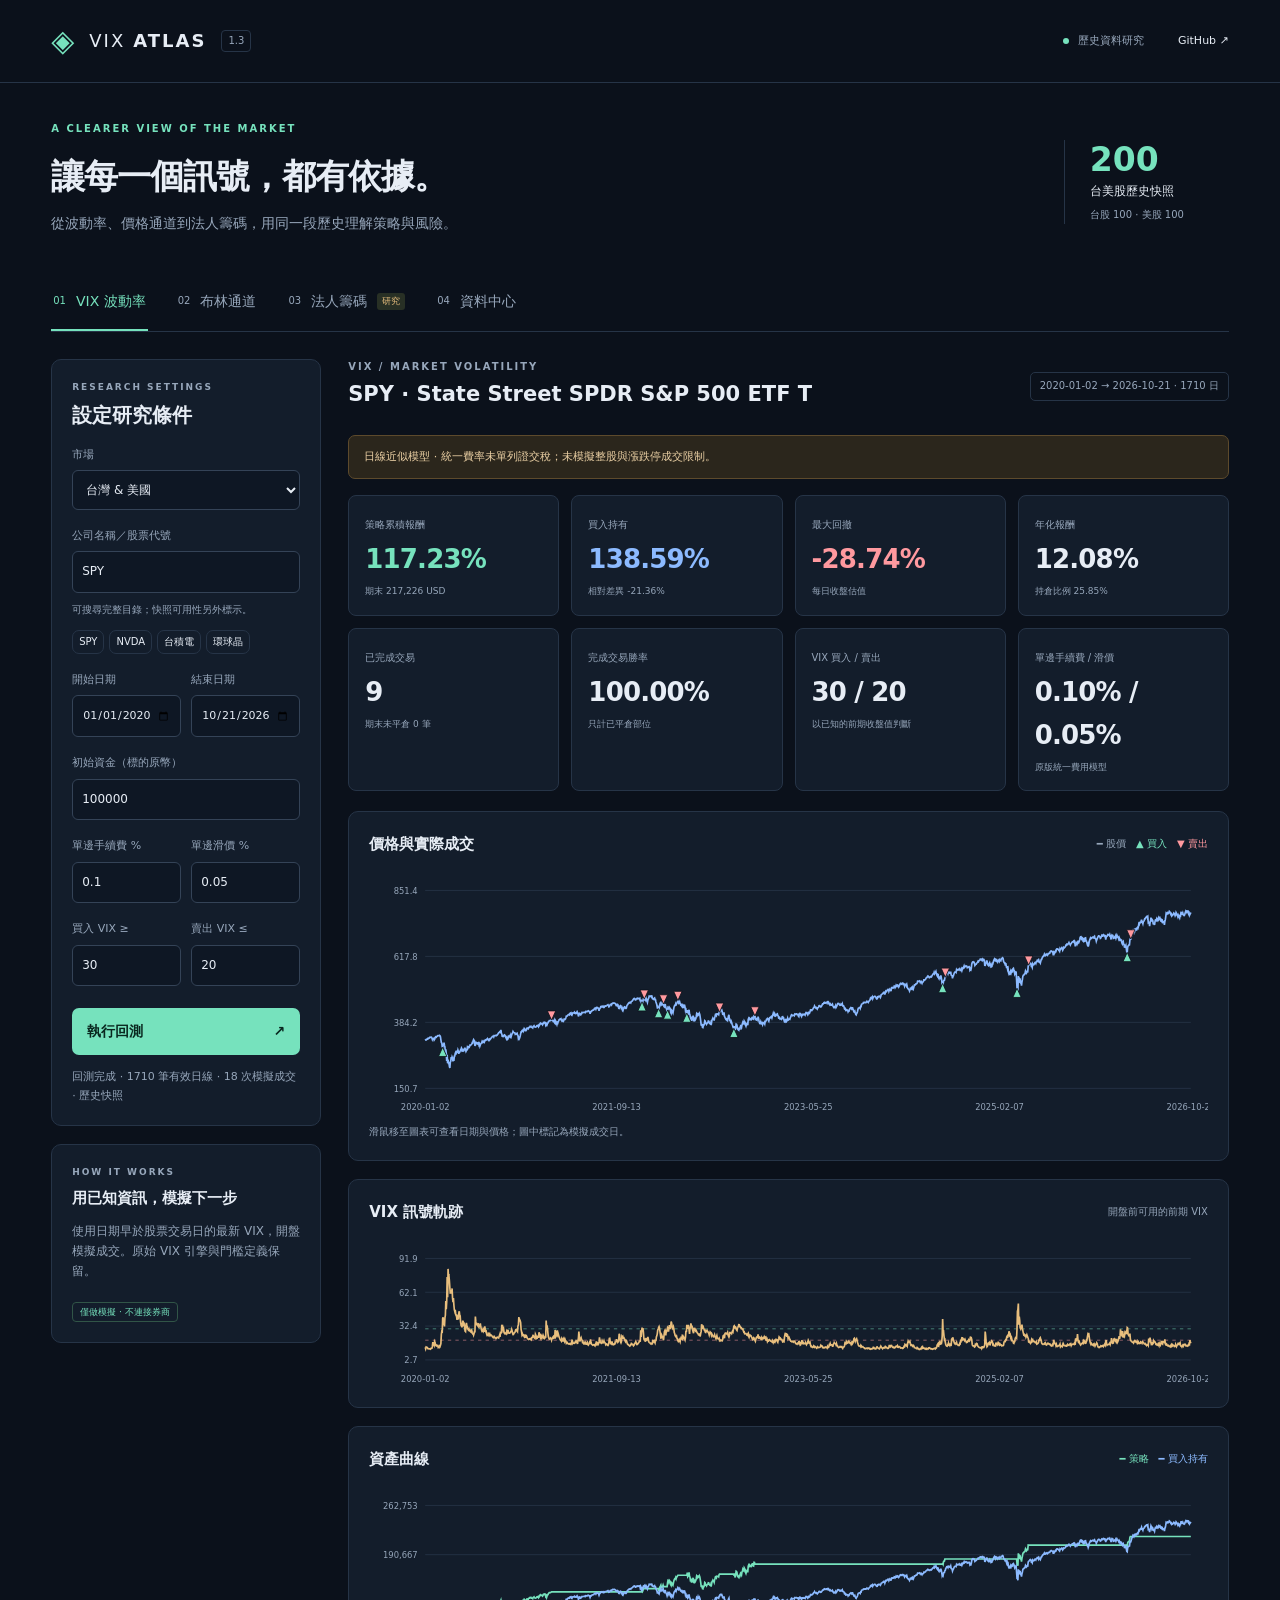
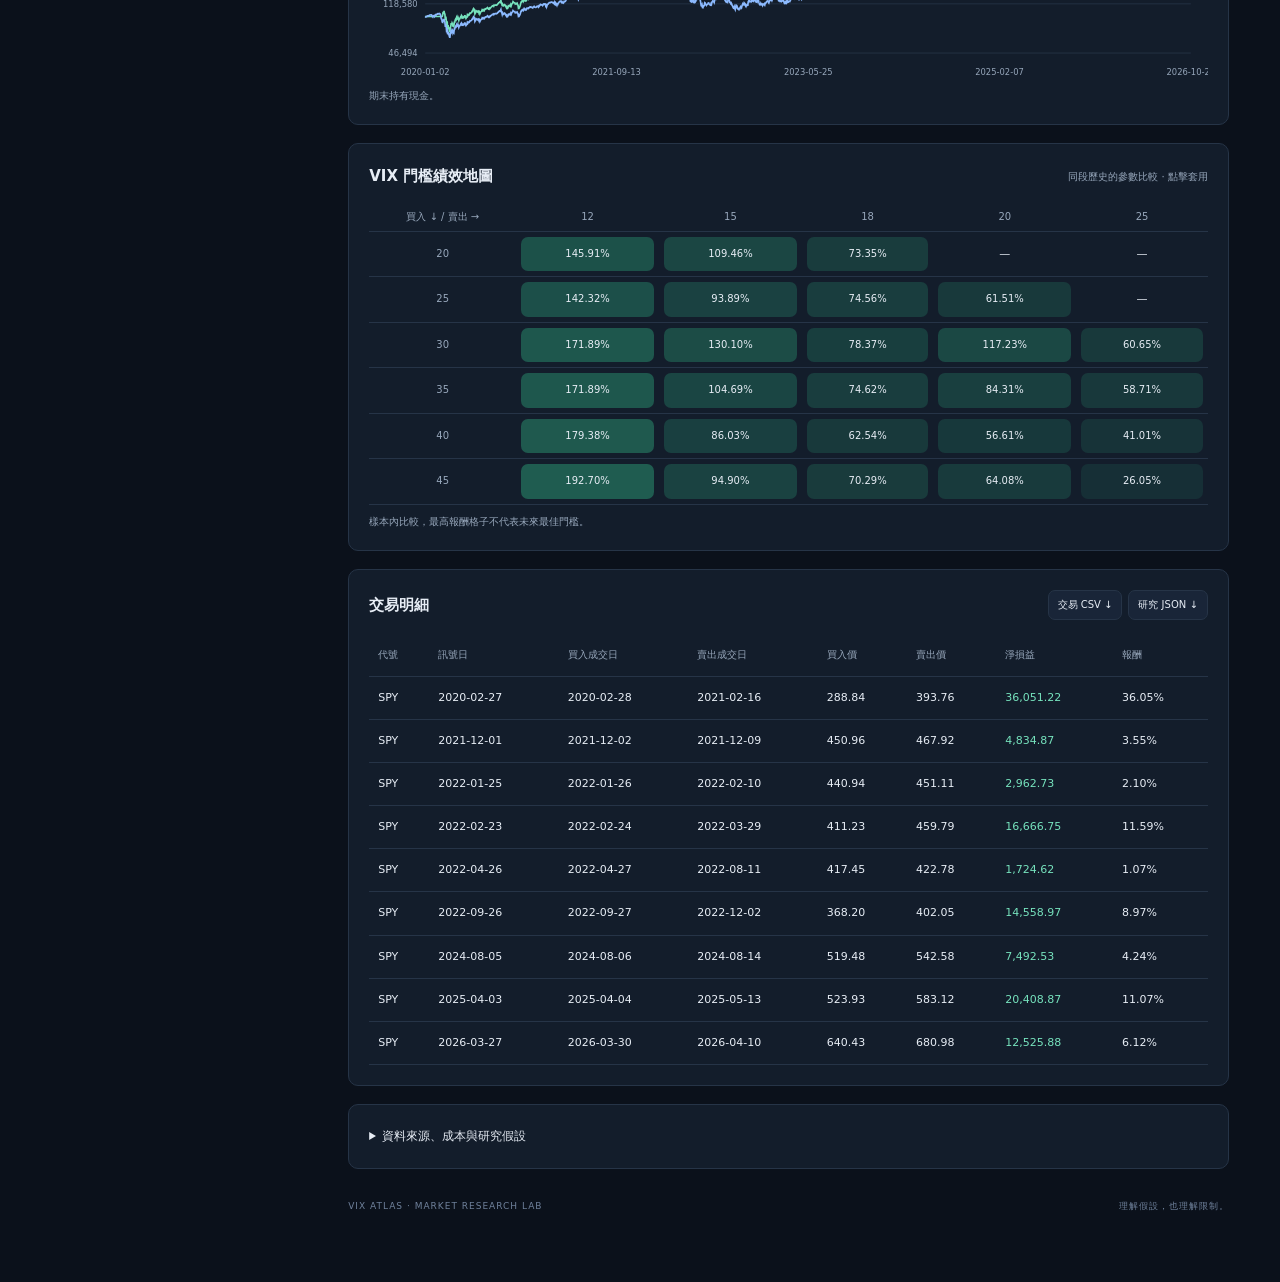
==== commit b0c38008: "Build multi-strategy research dashboard with Bollinger and chip backtests" ====
--- a/index.html
+++ b/index.html
@@ -1,22 +1,28 @@
 <!doctype html>
-<html lang="zh-Hant"><head><meta charset="utf-8"><meta name="viewport" content="width=device-width,initial-scale=1"><title>VIX Atlas · 波動率買賣點回測</title>
-<style>
-:root{--bg:#0c1018;--panel:#141b26;--line:#293343;--text:#e6edf6;--muted:#91a0b5;--green:#65e0b3;--red:#ff8e92;--blue:#85b8ff}*{box-sizing:border-box}body{margin:0;background:var(--bg);color:var(--text);font:14px/1.6 system-ui,-apple-system,"Noto Sans TC",sans-serif}header{border-bottom:1px solid var(--line);padding:20px 4%;display:flex;justify-content:space-between;align-items:center}.brand{font-size:19px;font-weight:750;letter-spacing:2px}.brand b{color:var(--green)}.pill{font-size:11px;padding:5px 10px;border:1px solid var(--line);border-radius:20px;color:var(--muted)}main{max-width:1500px;margin:auto;padding:32px 4%}h1{font-size:32px;letter-spacing:-1px;margin:6px 0}h2{font-size:17px;margin:0}p{color:var(--muted)}.eyebrow{color:var(--green);font-size:11px;letter-spacing:3px}.layout{display:grid;grid-template-columns:265px minmax(0,1fr);gap:22px;margin-top:26px}.layout>*{min-width:0}.panel{background:var(--panel);border:1px solid var(--line);border-radius:12px;padding:20px;margin-bottom:18px}label{display:block;color:var(--muted);font-size:12px;margin:15px 0 5px}input,button{font:inherit}input{width:100%;padding:10px;border:1px solid #364258;border-radius:6px;background:#0c121c;color:var(--text)}input:focus{outline:2px solid var(--green)}button{cursor:pointer;border:1px solid var(--line);border-radius:6px;background:#202b3b;color:var(--text);padding:9px 13px}button:hover{filter:brightness(1.15)}button:disabled{cursor:wait;opacity:.5}.primary{background:var(--green);color:#0a251c;font-weight:750;width:100%;margin-top:20px}.row{display:flex;gap:10px}.row>*{min-width:0;flex:1}.hint{font-size:11px;color:var(--muted);margin-top:6px}.metrics{display:grid;grid-template-columns:repeat(4,1fr);gap:12px}.metric{background:var(--panel);border:1px solid var(--line);border-radius:10px;padding:16px}.metric span{color:var(--muted);font-size:11px}.metric strong{display:block;font-size:25px;font-weight:600}.metric small{color:var(--muted);font-size:10px}.chart{width:100%;height:auto;display:block;overflow:visible}.chart text{fill:var(--muted);font:11px system-ui}.chart .grid{stroke:#263244;stroke-width:1}.chart .line{fill:none;stroke-width:2}.chart-head{display:flex;justify-content:space-between;align-items:center;gap:12px;margin-bottom:12px;flex-wrap:wrap}.legend{font-size:11px;color:var(--muted)}.green{color:var(--green)}.red{color:var(--red)}.blue{color:var(--blue)}#status{font-size:12px;color:var(--muted);margin:12px 0;min-height:20px}#status.error{color:var(--red)}.scroll{overflow:auto}table{width:100%;border-collapse:collapse;font-size:12px;white-space:nowrap}th{text-align:left;font-weight:500;color:var(--muted)}td,th{padding:11px 9px;border-bottom:1px solid var(--line)}.map th,.map td{text-align:center}.map button{width:100%;min-width:65px;font-size:12px;border:none;color:#f2fff9}.details{color:var(--muted);font-size:12px}.details li{margin:7px 0}summary{cursor:pointer;color:var(--text)}.footer{font-size:11px;color:var(--muted);margin:20px 0}.file{display:flex;align-items:center;gap:10px;margin-top:12px}.file input{font-size:11px}#empty{padding:50px 20px;text-align:center;color:var(--muted)}@media(max-width:1000px){.layout{grid-template-columns:225px minmax(0,1fr)}.metrics{grid-template-columns:repeat(2,1fr)}}@media(max-width:700px){main{padding:22px 16px}.layout{grid-template-columns:1fr}header{padding:16px}.metrics{grid-template-columns:repeat(2,1fr)}h1{font-size:26px}.panel{padding:15px}.metric strong{font-size:22px}}
-</style></head><body>
-<header><div class="brand"><b>◈</b> VIX ATLAS</div><span class="pill">RESEARCH LAB / 每日行情回測</span></header>
-<main><div class="eyebrow">VOLATILITY → DECISION</div><h1>把市場恐慌，放進交易地圖。</h1><p>用 VIX 門檻探索進出場時機，檢視每筆交易，與單純買入持有比較。</p>
-<div class="layout"><aside><form id="form" class="panel"><h2>策略設定</h2><label for="symbol">股票 / ETF 代號</label><input id="symbol" value="SPY" required maxlength="24" placeholder="AAPL / NVDA / 2330.TW"><div class="hint">美股直接輸入；台股上市 .TW、上櫃 .TWO。Pages 使用預先更新的歷史資料。</div><div class="hint">常用：SPY / QQQ / AAPL / NVDA / MSFT / TSLA / AMD / 2330.TW / 2317.TW / 2454.TW<br><a href="https://github.com/oocami35029287/vix-atlas/actions/workflows/refresh-data.yml" target="_blank" rel="noopener" style="color:var(--green)">新增代號 / 更新歷史資料 ↗</a></div><label for="start">開始日期</label><input type="date" id="start" value="2020-01-01" required><label for="end">結束日期</label><input type="date" id="end" required><label for="capital">初始資金（標的原幣）</label><input type="number" id="capital" value="100000" min="1" step="any" required><div class="row"><div><label for="buy">買入 VIX ≥</label><input type="number" id="buy" value="30" min="1" step="0.5" required></div><div><label for="sell">賣出 VIX ≤</label><input type="number" id="sell" value="20" min="1" step="0.5" required></div></div><div class="row"><div><label for="fee">單邊費用 %</label><input type="number" id="fee" value="0.1" min="0" max="20" step="0.01" required></div><div><label for="slip">單邊滑價 %</label><input type="number" id="slip" value="0.05" min="0" max="20" step="0.01" required></div></div><button class="primary" id="run" type="submit">執行回測 →</button><div id="status" role="status" aria-live="polite">載入預設真實歷史資料…</div></form>
-<div class="panel details"><h2>訊號怎麼成交？</h2><p>VIX ≥ 買入門檻 → 空手時全額買入<br>VIX ≤ 賣出門檻 → 持有時全額賣出</p><p>只採用交易日期之前已公布的 VIX 收盤值，在本日開盤成交；持倉期間不加碼。</p><p>VIX 來自 S&P 500 選擇權。套用台股代表跨市場訊號，並非台股自身的恐慌指數。</p></div></aside>
-<section><div class="chart-head"><h2 id="heading">SPY · 策略觀測台</h2><span class="pill" id="range">—</span></div><div class="metrics" id="metrics"></div><div id="empty">準備歷史行情與 VIX 資料…</div><div id="results" hidden>
-<div class="panel" style="margin-top:18px"><div class="chart-head"><h2>買賣點地圖</h2><span class="legend"><span class="blue">━ 股價</span>　<span class="green">▲ 買入</span>　<span class="red">▼ 賣出</span></span></div><div id="priceChart"></div><div class="hint">游標移至線上或交易標記可查看日期與數值。</div></div>
-<div class="panel"><div class="chart-head"><h2>VIX 訊號軌跡</h2><span class="legend">當日開盤可用的前期 VIX · 虛線為進出場門檻</span></div><div id="vixChart"></div></div>
-<div class="panel"><div class="chart-head"><h2>資產曲線</h2><span class="legend"><span class="green">━ VIX 策略</span>　<span class="blue">━ 買入持有</span></span></div><div id="equityChart"></div><div id="position" class="hint"></div></div>
-<div class="panel"><div class="chart-head"><h2>門檻績效地圖</h2><span class="legend">每格為策略累積報酬 · 點擊套用</span></div><div class="scroll" id="heatmap"></div><p class="hint">列：買入門檻；欄：賣出門檻。這是同一段歷史的參數比較，未做樣本外驗證，不代表未來最佳設定。</p></div>
-<div class="panel"><div class="chart-head"><h2>交易明細</h2><div><button id="exportTrades">匯出交易 CSV</button> <button id="exportData">匯出資料 JSON</button></div></div><div class="scroll"><table><thead><tr><th>買入日</th><th>賣出日</th><th>買入成交價</th><th>賣出成交價</th><th>淨損益</th><th>報酬率</th></tr></thead><tbody id="trades"></tbody></table></div></div></div>
-<div class="panel details"><details><summary>回測假設、資料來源與離線使用</summary><ul><li>資料來源：Yahoo Finance 日線與 Cboe VIX 歷史收盤值。使用標的原幣計價；不換匯。VIX 超過 7 個日曆日未更新時不產生新交易。</li><li>使用 Yahoo 的拆股調整開盤／收盤價，未計入現金股利再投入。允許零碎股；不模擬整股、交易單位、停牌或漲跌停成交限制。</li><li>費用與滑價在每次買賣扣除。單邊費用為統一費率，未單獨模擬台股賣出交易稅。現金利息為零、不放空、不使用槓桿。</li><li>每日收盤評價資產，最大回撤以初始資金為起點。期末未平倉按最後收盤價估值，未扣假設平倉成本。勝率只計已完成交易。</li><li>買入持有在第一個有效交易日開盤買入，同樣扣買入成本，最後收盤估值。年化報酬以實際日曆日計算，短期結果可能失真。</li><li>不使用當日 VIX 收盤價決定當日開盤買賣。美股與台股均使用日期嚴格早於本日的最新 VIX，跨市場假日採最近已知數值。</li><li>直接開啟 HTML 可回測內建 SPY 真實資料。GitHub Pages 可查詢已建立的代號快照；新增代號須由儲存庫擁有者執行 Refresh market data Actions，填入代號後等待自動部署。資料每日定時更新，非即時行情。未建立的代號也可匯入本系統匯出的 JSON。本機 server.py 則可直接向行情來源查詢。日期超出快照範圍時僅使用實際可用資料。</li><li>歷史回測不是獲利保證；上市存續、資料修訂及參數挑選均可能影響結果。</li></ul><label for="importFile">匯入歷史資料 JSON（本機處理）</label><input id="importFile" type="file" accept=".json,application/json"><div class="hint" id="sourceInfo"></div></details></div>
-<div class="footer">VIX ATLAS / 單一標的、單一持倉策略研究工具 · 僅模擬，不連接券商下單</div></section></div></main>
-<script>
-/* Shared pure backtest engine; also executable by Node for regression checks. */
+<html lang="zh-Hant"><head><meta charset="utf-8"><meta name="viewport" content="width=device-width,initial-scale=1"><meta name="description" content="VIX、布林通道與台股籌碼策略研究。真實歷史行情、次日開盤模擬、透明交易成本與資料驗證。"><title>VIX Atlas · 交易策略研究室</title><style>:root{--bg:#0b111b;--panel:#131d2b;--panel2:#192538;--line:#263447;--text:#e7edf5;--muted:#97a7bb;--green:#76e2bd;--red:#ff999f;--blue:#8cbaff;--amber:#e8be7d}*{box-sizing:border-box}body{margin:0;background:var(--bg);color:var(--text);font:14px/1.65 Inter,system-ui,-apple-system,"Noto Sans TC",sans-serif}a{color:var(--blue);text-decoration:none}a:hover{text-decoration:underline}button,input,select{font:inherit}button,a,input,select,summary{touch-action:manipulation}button{border:1px solid var(--line);border-radius:7px;background:var(--panel2);color:var(--text);padding:9px 13px;cursor:pointer}button:hover{border-color:var(--green);background:#203247}button:disabled{opacity:.5;cursor:wait}button:focus-visible,a:focus-visible,input:focus,select:focus,summary:focus-visible{outline:2px solid var(--green);outline-offset:3px}header{height:83px;border-bottom:1px solid var(--line);padding:0 4%;display:flex;align-items:center;justify-content:space-between}.brand{display:flex;align-items:center;gap:8px;font-size:18px;font-weight:500;letter-spacing:2px;color:var(--text)}.brand:hover{text-decoration:none}.brand-icon{font-size:30px;color:var(--green);margin-right:5px}.brand b{font-weight:750}.version{font-size:10px;color:var(--muted);letter-spacing:0;border:1px solid var(--line);padding:2px 6px;border-radius:4px;margin-left:7px}.header-right{display:flex;align-items:center;gap:9px;font-size:11px;color:var(--muted)}.header-right a{margin-left:25px;color:var(--text)}.live-dot{height:6px;width:6px;background:var(--green);border-radius:50%}main{max-width:1500px;margin:auto;padding:38px 4%}.intro{display:flex;justify-content:space-between;gap:25px;align-items:center;margin-bottom:34px}.eyebrow,.section-label{font-size:10px;letter-spacing:2px;color:var(--muted);font-weight:600}.eyebrow{color:var(--green);margin-bottom:10px}h1{font-size:34px;letter-spacing:-1px;margin:0 0 8px;font-weight:650}h2{font-size:20px;line-height:1.4;margin:5px 0}h3{font-size:15px;font-weight:600;margin:0}p{color:var(--muted);margin:8px 0}.coverage{min-width:165px;border-left:1px solid var(--line);padding-left:25px}.coverage strong{font-size:33px;color:var(--green);display:block;font-weight:550;line-height:1.2}.coverage span{font-size:12px}.coverage small{display:block;color:var(--muted);font-size:10px;margin-top:5px}.tabs{border-bottom:1px solid var(--line);display:flex;gap:28px;margin-bottom:27px;overflow-x:auto}.tabs button{display:flex;align-items:center;gap:10px;border:none;border-bottom:2px solid transparent;border-radius:0;background:none;color:var(--muted);padding:13px 2px 16px;white-space:nowrap;font-size:10px}.tabs button span{font-size:14px}.tabs button[aria-selected=true]{color:var(--green);border-bottom-color:var(--green)}.tabs i{font-size:9px;font-style:normal;background:#283025;color:var(--amber);padding:1px 5px;border-radius:3px}.layout{display:grid;grid-template-columns:270px minmax(0,1fr);gap:27px}.layout>*{min-width:0}.panel{background:var(--panel);border:1px solid var(--line);border-radius:10px;padding:20px;margin-bottom:18px}.panel .section-label{font-size:9px;margin-bottom:6px}label{display:block;font-size:11px;color:var(--muted);margin:17px 0 6px}input,select{width:100%;border:1px solid #344357;background:#0e1724;color:var(--text);border-radius:6px;padding:10px 9px;font-size:12px;min-height:40px}input[type=file]{font-size:10px;padding:8px;min-width:0}input[type=date]{font-size:11px;min-width:0}select{appearance:auto}.row{display:flex;gap:10px}.row>*{flex:1;min-width:0}.hint{font-size:10px;color:var(--muted);margin-top:8px;line-height:1.7}.primary{width:100%;display:flex;align-items:center;justify-content:space-between;background:var(--green);color:#09271f;font-weight:700;margin-top:22px;border:0;padding:12px 15px}.primary:hover{background:#96efcf;color:#09271f}.quick-picks{display:flex;gap:5px;flex-wrap:wrap;margin-top:12px}.quick-picks button{font-size:10px;padding:3px 6px;background:transparent}.explain p{font-size:12px;margin:12px 0 17px}.small-tag{font-size:9px;color:var(--green);border:1px solid #315547;padding:4px 7px;border-radius:4px}#status{margin-top:13px;color:var(--muted);font-size:11px;min-height:18px;overflow-wrap:anywhere}#status.error{color:var(--red)}.result-top{display:flex;align-items:center;justify-content:space-between;gap:12px;flex-wrap:wrap;margin-bottom:20px}.result-top h2{font-size:21px}.pill{font-size:10px;color:var(--muted);padding:5px 9px;border:1px solid var(--line);border-radius:5px;white-space:normal}.metrics{display:grid;grid-template-columns:repeat(4,minmax(0,1fr));gap:12px;margin-bottom:20px}.metric{background:var(--panel);border:1px solid var(--line);border-radius:8px;padding:16px}.metric span{font-size:10px;color:var(--muted)}.metric strong{display:block;font-size:26px;font-weight:550;letter-spacing:-.8px;margin:3px 0}.metric small{font-size:9px;color:var(--muted);display:block}.green{color:var(--green)}.red{color:var(--red)}.blue{color:var(--blue)}.amber{color:var(--amber)}.chart-head{display:flex;justify-content:space-between;align-items:center;gap:12px;flex-wrap:wrap;margin-bottom:15px}.legend{color:var(--muted);font-size:10px}.chart{width:100%;height:auto;display:block}.chart text{fill:var(--muted);font:10px system-ui}.chart .grid{stroke:#263447;stroke-width:1}.chart .line{fill:none;stroke-width:2}.scroll{overflow-x:auto}table{border-collapse:collapse;width:100%;font-size:11px;white-space:nowrap}th,td{padding:12px 9px;border-bottom:1px solid var(--line);text-align:left}th{color:var(--muted);font-weight:500;font-size:10px}.map td,.map th{text-align:center;padding:5px}.map button{width:100%;font-size:10px;border:0;min-width:58px}.actions{display:flex;gap:6px}.actions button{font-size:10px;padding:6px 9px}.details{color:var(--muted);font-size:11px;line-height:1.9}.details ul{padding-left:20px}.details li{margin:8px 0}.details summary{color:var(--text);cursor:pointer;font-size:12px}.details a{color:var(--blue)}.details label{font-size:11px}.footer{display:flex;justify-content:space-between;gap:15px;flex-wrap:wrap;font-size:9px;color:#6f819b;letter-spacing:1px;margin:30px 0}.notice{background:#2b261c;border:1px solid #5d4a2c;color:#ecd1a5;padding:12px 15px;border-radius:7px;font-size:11px;margin-bottom:16px}.signal-card{background:linear-gradient(110deg,#18372f,#172331);border:1px solid #31574a;border-radius:9px;padding:18px 20px;margin-bottom:18px;display:flex;gap:20px;justify-content:space-between;align-items:center}.signal-card h3{color:var(--green);margin:3px 0}.signal-card p{font-size:11px;margin:3px 0}.signal-card small{font-size:10px;color:var(--muted)}.baseline-grid{display:grid;grid-template-columns:repeat(3,1fr);gap:10px}.baseline-grid button{padding:12px;text-align:left;background:#101a28}.baseline-grid button.active{border-color:var(--green)}.baseline-grid strong{font-size:19px;display:block;font-weight:500}.baseline-grid small{color:var(--muted);font-size:9px}.baseline-grid span{font-size:11px}.empty{padding:40px;text-align:center;color:var(--muted)}.load-more{display:block;margin:20px auto 0;font-size:11px}.text-link{font-size:12px}.status-dot{display:inline-block;width:5px;height:5px;border-radius:50%;background:var(--green);margin-right:6px}.catalog-button{border:0;background:none;padding:0;color:var(--blue);text-align:left;font-size:11px}.chip-badges{display:flex;gap:6px;flex-wrap:wrap;margin:10px 0}.chip-badges span{font-size:10px;padding:3px 8px;border:1px solid #674f2d;border-radius:4px;color:var(--amber)}#statistics{margin-top:17px}#workspace.data-layout{grid-template-columns:1fr}#workspace.data-layout #sidebar{display:none}[hidden]{display:none!important}@media(min-width:1200px){aside{align-self:start;position:sticky;top:15px}}@media(max-width:1100px){.layout{grid-template-columns:240px minmax(0,1fr);gap:20px}.metrics{grid-template-columns:repeat(2,minmax(0,1fr))}.tabs{gap:24px}h1{font-size:29px}}@media(max-width:720px){header{height:67px;padding:0 18px}.header-right{font-size:0}.header-right a{font-size:11px;margin-left:8px}.brand{font-size:15px}.brand-icon{font-size:24px}main{padding:25px 16px}.intro{align-items:flex-start;gap:15px;margin-bottom:20px}.intro h1{font-size:24px;line-height:1.5;max-width:260px;letter-spacing:-.5px}.intro p{font-size:11px;max-width:270px}.eyebrow{font-size:8px;letter-spacing:1px}.coverage{min-width:80px;padding-left:15px;max-width:100px;margin-top:10px}.coverage strong{font-size:26px}.coverage span{font-size:10px}.coverage small{font-size:8px}.tabs{gap:20px;margin-bottom:20px}.tabs button{gap:6px;padding-bottom:12px}.tabs button span{font-size:12px}.tabs i{display:none}.layout{grid-template-columns:1fr;gap:8px}.panel{padding:17px}.explain{display:none}aside form{display:grid;grid-template-columns:1fr 1fr;column-gap:17px}.section-label,aside h2,#marketControls,#status,.primary{grid-column:1/-1}#dateControls,#moneyControls,#vixControls,#bbControls,#chipControls{grid-column:1/-1}#moneyControls>.row{margin-top:0}.metrics{gap:9px}.metric{padding:13px}.metric strong{font-size:24px}.result-top h2{font-size:19px}.result-top{margin-top:6px}.baseline-grid{gap:7px}.baseline-grid button{padding:9px}.baseline-grid strong{font-size:17px}.chart-head{gap:7px}.signal-card{padding:14px;gap:8px;align-items:flex-start}.signal-card h3{font-size:14px}.signal-card small{font-size:9px}.chart text{font-size:12px}.chart{min-height:165px}.footer{font-size:8px}}
+</style></head>
+<body><header><a class="brand" href="./"><span class="brand-icon">◈</span> VIX <b>ATLAS</b><span class="version">1.3</span></a><div class="header-right"><span class="live-dot"></span> 歷史資料研究 <a href="https://github.com/oocami35029287/vix-atlas" target="_blank" rel="noopener">GitHub ↗</a></div></header>
+<main><div class="intro"><div><div class="eyebrow">A CLEARER VIEW OF THE MARKET</div><h1>讓每一個訊號，都有依據。</h1><p>從波動率、價格通道到法人籌碼，用同一段歷史理解策略與風險。</p></div><div class="coverage"><strong id="snapshotCount">—</strong><span>台美股歷史快照</span><small id="snapshotAsOf">正在核對資料…</small></div></div>
+<nav class="tabs" role="tablist" aria-label="研究策略"><button role="tab" id="tab-vix" aria-controls="workspace" aria-selected="true" data-strategy="vix">01 <span>VIX 波動率</span></button><button role="tab" id="tab-bb" aria-controls="workspace" aria-selected="false" data-strategy="bb" tabindex="-1">02 <span>布林通道</span></button><button role="tab" id="tab-chip" aria-controls="workspace" aria-selected="false" data-strategy="chip" tabindex="-1">03 <span>法人籌碼</span><i>研究</i></button><button role="tab" id="tab-data" aria-controls="workspace" aria-selected="false" data-strategy="data" tabindex="-1">04 <span>資料中心</span></button></nav>
+<div class="layout" id="workspace" role="tabpanel" aria-labelledby="tab-vix"><aside id="sidebar"><form id="form" class="panel"><div class="section-label">RESEARCH SETTINGS</div><h2>設定研究條件</h2><div id="marketControls"><label for="market">市場</label><select id="market"><option value="all">台灣 & 美國</option><option value="TW">台灣上市／上櫃</option><option value="US">美國市場</option></select><label for="symbolSearch">公司名稱／股票代號</label><input id="symbolSearch" list="suggestions" value="SPY" placeholder="台積電 / 2330.TW / Apple" autocomplete="off"><datalist id="suggestions"></datalist><div class="hint" id="symbolHint">可搜尋完整目錄；快照可用性另外標示。</div><div class="quick-picks"><button type="button" data-symbol="SPY">SPY</button><button type="button" data-symbol="NVDA">NVDA</button><button type="button" data-symbol="2330.TW">台積電</button><button type="button" data-symbol="6488.TWO">環球晶</button></div></div>
+<div id="dateControls" class="row"><div><label for="start">開始日期</label><input type="date" id="start" value="2020-01-01" required></div><div><label for="end">結束日期</label><input type="date" id="end" required></div></div>
+<div id="moneyControls"><label for="capital">初始資金（標的原幣）</label><input type="number" id="capital" value="100000" min="1" required><div class="row"><div><label for="fee">單邊手續費 %</label><input type="number" id="fee" value="0.1" min="0" max="20" step="0.0001" required></div><div><label for="slip">單邊滑價 %</label><input type="number" id="slip" value="0.05" min="0" max="20" step="0.01" required></div></div><div id="taxControl" hidden><label for="tax">賣出交易稅 %</label><input type="number" id="tax" value="0" min="0" max="20" step="0.01"></div></div>
+<div id="vixControls"><div class="row"><div><label for="buy">買入 VIX ≥</label><input type="number" id="buy" value="30" min="1" step="0.5" required></div><div><label for="sell">賣出 VIX ≤</label><input type="number" id="sell" value="20" min="1" step="0.5" required></div></div></div>
+<div id="bbControls" hidden><label for="bbMode">布林模式</label><select id="bbMode"><option value="reversion">下軌回歸 → 中軌出場</option><option value="breakout">上軌突破 → 跌破中軌出場</option></select><div class="row"><div><label for="period">計算週期</label><input type="number" id="period" value="20" min="5" max="200" step="1"></div><div><label for="multiplier">標準差倍數</label><input type="number" id="multiplier" value="2" min="0.5" max="4" step="0.1"></div></div></div>
+<div id="chipControls" hidden><label for="chipStrategy">籌碼策略</label><select id="chipStrategy"><option value="S1">S1 · 法人異常動能（1–3 日）</option><option value="S2" selected>S2 · 法人累積／融資背離（3–10 日）</option><option value="S3">S3 · 籌碼中期趨勢（10–30 日）</option></select><label for="holding">固定持有交易日</label><select id="holding"><option value="3">3 日</option><option value="5" selected>5 日</option><option value="10">10 日</option></select><label for="ranking">配置排序</label><select id="ranking"><option value="symbol">固定代號排序 · 基準</option><option value="R1">R1 · 相同 S2 候選排名（5 日）</option></select><div class="hint">同時最多 5 檔，單檔配置上限 20%、同產業 40%。候選資格不隨排名方式改變。</div><label for="chipFile">匯入自己的籌碼資料包</label><input id="chipFile" type="file" accept=".json,application/json"><div class="hint" id="chipModeHint">目前查看六檔歷史彙總研究，非個股即時訊號。</div></div>
+<button class="primary" id="run" type="submit">執行研究 <span>↗</span></button><div id="status" role="status" aria-live="polite">載入真實歷史資料…</div></form>
+<div class="panel explain"><div class="section-label">HOW IT WORKS</div><h3 id="explainTitle">用已知資訊，模擬下一步</h3><p id="explainText">VIX 達到門檻時，以後續開盤價模擬成交。訊號與成交分開記錄，不使用當日收盤回填當日開盤。</p><span class="small-tag">僅做模擬 · 不連接券商</span></div></aside>
+<section id="mainContent"><div class="result-top"><div><div class="section-label" id="resultEyebrow">STRATEGY OVERVIEW</div><h2 id="heading">SPY · 策略觀測台</h2></div><span class="pill" id="range">—</span></div><div id="notice" class="notice" hidden></div><div id="signalCard" class="signal-card" hidden></div><div class="metrics" id="metrics"></div><div id="empty" class="empty" hidden>準備歷史行情…</div><div id="results">
+<div class="panel" id="pricePanel"><div class="chart-head"><h3 id="priceTitle">價格與實際成交</h3><span class="legend" id="priceLegend">━ 收盤價　<span class="green">▲ 買入</span>　<span class="red">▼ 賣出</span></span></div><div id="priceChart"></div><div class="hint" id="priceHint">滑鼠移至圖表可查看日期與價格；圖中標記為模擬成交日。</div></div>
+<div class="panel" id="indicatorPanel"><div class="chart-head"><h3 id="indicatorTitle">VIX 訊號軌跡</h3><span class="legend" id="indicatorLegend">開盤前可用的前期 VIX</span></div><div id="indicatorChart"></div></div>
+<div class="panel"><div class="chart-head"><h3>資產曲線</h3><span class="legend" id="equityLegend"><span class="green">━ 策略</span>　<span class="blue">━ 買入持有</span></span></div><div id="equityChart"></div><div id="position" class="hint"></div></div>
+<div class="panel" id="heatmapPanel"><div class="chart-head"><h3>VIX 門檻績效地圖</h3><span class="legend">同段歷史的參數比較 · 點擊套用</span></div><div class="scroll" id="heatmap"></div><div class="hint">樣本內比較，最高報酬格子不代表未來最佳門檻。</div></div>
+<div class="panel" id="researchPanel" hidden><div class="chart-head"><h3>九組基準 · 完整比較</h3><a class="legend" href="./data/chip_report.json" download>研究彙總 JSON ↓</a></div><div id="baselineGrid" class="baseline-grid"></div><div id="statistics" class="details"></div></div>
+<div class="panel" id="tradePanel"><div class="chart-head"><h3>交易明細</h3><div class="actions"><button id="exportTrades">交易 CSV ↓</button><button id="exportData">研究 JSON ↓</button></div></div><div class="scroll"><table><thead id="tradeHead"></thead><tbody id="trades"></tbody></table></div></div>
+<div class="panel details"><details><summary>資料來源、成本與研究假設</summary><div id="assumptions"></div><p id="sourceInfo"></p><label for="importFile">匯入股價歷史 JSON（只在你的瀏覽器處理）</label><input id="importFile" type="file" accept=".json,application/json"><div class="hint">沿用原格式 symbol、prices、vix；布林策略可只提供股價。日期須依序且不可重複。</div></details></div>
+</div><div id="dataCenter" hidden><div class="panel"><div class="chart-head"><h3>台美股資料目錄</h3><span class="pill" id="catalogCount">—</span></div><p>公司名稱、股票代號與行情快照分開管理。搜尋得到，不代表已有可回測歷史。</p><div class="row"><input id="catalogQuery" aria-label="搜尋資料目錄" placeholder="搜尋台積電、Apple、2330…"><select id="catalogFilter" aria-label="資料篩選"><option value="snapshots">已有歷史快照</option><option value="all">完整目錄</option><option value="TW">台股</option><option value="US">美股</option></select></div><div class="scroll"><table><thead><tr><th>代號／市場</th><th>公司名稱</th><th>類別</th><th>資料截止</th><th>狀態</th></tr></thead><tbody id="catalogRows"></tbody></table></div><button id="moreCatalog" class="load-more">顯示更多</button></div><div class="panel"><h3>資料健康與使用範圍</h3><div id="dataHealth" class="details"></div><p class="details">目前目錄是現存證券清單，不等於包含下市股票的歷史母體。快照清單為人工關注清單，不是熱門排行。每日歷史資料非即時行情。</p><a class="text-link" href="https://github.com/oocami35029287/vix-atlas/actions/workflows/refresh-data.yml" target="_blank" rel="noopener">由儲存庫管理者新增／更新快照 ↗</a></div></div>
+<div class="footer"><span>VIX ATLAS · MARKET RESEARCH LAB</span><span>理解假設，也理解限制。</span></div></section></div></main>
+<script>/* Shared pure backtest engine; also executable by Node for regression checks. */
 const VixEngine = (() => {
   function align(data) {
     let j = -1;
@@ -63,83 +69,489 @@
 })();
 if (typeof module !== 'undefined') module.exports = VixEngine;
 
+/* Pure research accounting shared by browser and Node. */
+const ResearchCore = (() => {
+  const finite = v => typeof v === 'number' && Number.isFinite(v);
+  const mean = a => a.reduce((x,y)=>x+y,0)/a.length;
+  const std = a => {const m=mean(a);return Math.sqrt(mean(a.map(x=>(x-m)**2)));};
+  function validDate(s) { return typeof s==='string' && /^\d{4}-\d{2}-\d{2}$/.test(s) && Number.isFinite(Date.parse(s)) && new Date(s).toISOString().slice(0,10)===s; }
+  function validateRows(rows) {
+    if (!Array.isArray(rows) || rows.length<2 || rows.length>30000) throw Error('有效日線須為 2–30,000 筆');
+    let previous='';
+    for (const r of rows) {
+      if(!validDate(r.date)||r.date<=previous||!finite(r.open)||!finite(r.close)||r.open<=0||r.close<=0) throw Error('日線須依日期遞增、不重複，且價格有效');
+      previous=r.date;
+    }
+  }
+  function costs(o={}) {
+    const p={capital:100000,fee:.001425,slip:.0005,tax:0,minFee:0,lot:0,...o};
+    if(!finite(p.capital)||p.capital<=0||['fee','slip','tax'].some(k=>!finite(p[k])||p[k]<0||p[k]>=1)||!finite(p.minFee)||p.minFee<0||!finite(p.lot)||p.lot<0) throw Error('資金、費率、滑價或交易單位無效');
+    return p;
+  }
+  function buy(budget,open,p,cap=Infinity) {
+    const price=open*(1+p.slip);
+    let units=Math.max(0,Math.min(cap,(budget-p.minFee)/price,budget/(price*(1+p.fee))));
+    if(p.lot) units=Math.floor(units/p.lot)*p.lot;
+    if(units<=0) return null;
+    const commission=Math.max(p.minFee,units*price*p.fee),cost=units*price+commission;
+    if(cost>budget+1e-7) return null;
+    return {units,price,commission,cost,slippage_cost:units*open*p.slip};
+  }
+  function sell(units,open,p) {
+    const price=open*(1-p.slip),commission=Math.max(p.minFee,units*price*p.fee),tax=units*price*p.tax;
+    return {price,commission,tax,proceeds:units*price-commission-tax,slippage_cost:units*open*p.slip};
+  }
+  function summary(curve,trades,capital,extra={}) {
+    let peak=capital,mdd=0;
+    for(const r of curve){peak=Math.max(peak,r.equity);r.drawdown=r.equity/peak-1;mdd=Math.min(mdd,r.drawdown);}
+    const end=curve.at(-1)?.equity??capital,years=curve.length>1?(Date.parse(curve.at(-1).date)-Date.parse(curve[0].date))/86400000/365.25:0;
+    const returns=curve.slice(1).map((r,i)=>r.equity/curve[i].equity-1),sigma=returns.length?std(returns):0;
+    const wins=trades.filter(t=>t.pnl>0).length,gain=trades.reduce((s,t)=>s+Math.max(0,t.pnl),0),loss=-trades.reduce((s,t)=>s+Math.min(0,t.pnl),0);
+    return {curve,trades,end,total:end/capital-1,cagr:years>0?(end/capital)**(1/years)-1:0,mdd,wins,winRate:trades.length?wins/trades.length:null,sharpe:sigma>0?mean(returns)/sigma*Math.sqrt(252):null,profitFactor:loss?gain/loss:null,averageTrade:trades.length?mean(trades.map(t=>t.return)):null,averageHolding:trades.length?mean(trades.map(t=>t.holdingDays??0)):null,...extra};
+  }
+  function percentile(values) {
+    const sorted=values.map((v,i)=>({v,i})).sort((a,b)=>a.v-b.v),out=Array(values.length);
+    for(let i=0;i<sorted.length;){let j=i+1;while(j<sorted.length&&sorted[j].v===sorted[i].v)j++;const rank=sorted.length===1?.5:((i+j-1)/2)/(sorted.length-1);for(let k=i;k<j;k++)out[sorted[k].i]=rank;i=j;}
+    return out;
+  }
+  return {finite,mean,std,validDate,validateRows,costs,buy,sell,summary,percentile};
+})();
+if(typeof module!=='undefined')module.exports=ResearchCore;
+
+/* Bollinger signals use completed closes; orders execute at a later open. */
+const BbEngine = (() => {
+  const C=typeof module!=='undefined'?require('./research_core.js'):ResearchCore;
+  function indicators(rows,n=20,k=2) {
+    C.validateRows(rows);
+    if(!Number.isInteger(n)||n<5||n>200||!C.finite(k)||k<.5||k>4)throw Error('布林週期限 5–200，倍數限 0.5–4');
+    return rows.map((r,i)=>{if(i<n-1)return {...r,mid:null,upper:null,lower:null};const a=rows.slice(i-n+1,i+1).map(x=>x.close),mid=C.mean(a),s=C.std(a);return {...r,mid,upper:mid+k*s,lower:mid-k*s};});
+  }
+  function run(prices,options={}) {
+    const p=C.costs({period:20,k:2,mode:'reversion',...options});
+    if(!['reversion','breakout'].includes(p.mode))throw Error('未知布林模式');
+    const all=indicators(prices,p.period,p.k),rows=all.filter(r=>(!p.start||r.date>=p.start)&&(!p.end||r.date<=p.end));
+    if(rows.length<2)throw Error('所選期間有效行情不足');
+    const byDate=new Map(all.map((r,i)=>[r.date,{r,previous:all[i-1]}]));
+    const calendar=p.calendar??rows.map(r=>r.date),dates=calendar.filter(d=>d>=rows[0].date&&d<=rows.at(-1).date);
+    if(dates.some((d,i)=>!C.validDate(d)||(i&&d<=dates[i-1])))throw Error('市場交易日曆無效');
+    let cash=p.capital,entry=null,pending=null,exposure=0,lastClose=rows[0].open;
+    const trades=[],events=[],signals=[],orderEvents=[],curve=[];
+    const baseline=C.buy(p.capital,rows[0].open,p);
+    for(let i=0;i<dates.length;i++) {
+      const day=dates[i],v=byDate.get(day),r=v?.r,prev=v?.previous;
+      if(pending){
+        if(r){
+          if(pending.side==='BUY'&&!entry){const fill=C.buy(cash,r.open,p);if(fill){cash-=fill.cost;entry={...fill,date:day,signalDate:pending.signalDate,index:i};events.push({side:'BUY',...entry,marketPrice:r.open});}else orderEvents.push({...pending,date:day,status:'REJECTED',reason:'INSUFFICIENT_CASH'});}
+          if(pending.side==='SELL'&&entry){const fill=C.sell(entry.units,r.open,p);cash+=fill.proceeds;trades.push({...entry,exitDate:day,exitPrice:fill.price,exitCommission:fill.commission,tax:fill.tax,proceeds:fill.proceeds,pnl:fill.proceeds-entry.cost,return:fill.proceeds/entry.cost-1,holdingDays:i-entry.index});events.push({side:'SELL',date:day,price:fill.price,signalDate:pending.signalDate,marketPrice:r.open});entry=null;}
+          pending=null;
+        }else {orderEvents.push({...pending,date:day,status:pending.side==='BUY'?'CANCELLED':'BLOCKED',reason:'MISSING_OPEN'});if(pending.side==='BUY')pending=null;}
+      }
+      if(r)lastClose=r.close;
+      if(entry)exposure++;
+      curve.push({date:day,equity:cash+(entry?entry.units*lastClose:0),baseline:baseline?baseline.units*lastClose+(p.capital-baseline.cost):p.capital});
+      if(!r||r.mid===null||!prev||prev.mid===null)continue;
+      const enter=p.mode==='reversion'?prev.close<prev.lower&&r.close>=r.lower:prev.close<=prev.upper&&r.close>r.upper;
+      const exit=p.mode==='reversion'?r.close>=r.mid:prev.close>=prev.mid&&r.close<r.mid;
+      const side=!entry&&enter?'BUY':entry&&exit?'SELL':null;
+      if(side){const s={date:day,signalDate:day,side,close:r.close,status:i===dates.length-1?'PENDING':'CONFIRMED'};signals.push(s);if(!pending)pending=s;}
+    }
+    return C.summary(curve,trades,p.capital,{rows,events,signals,orderEvents,entry,pending,exposure:exposure/dates.length,baseline:curve.at(-1).baseline/p.capital-1,model:'daily-open approximation; split-adjusted; cash dividends excluded'});
+  }
+  return {indicators,run};
+})();
+if(typeof module!=='undefined')module.exports=BbEngine;
+
+/* Versioned chip research. Strict evidence and proxy simulations are distinct. */
+const ChipEngine = (() => {
+  const C=typeof module!=='undefined'?require('./research_core.js'):ResearchCore;
+  const horizons={S1:[1,2,3],S2:[3,5,10],S3:[10,20,30]};
+  const signalCache=new WeakMap();
+  function configuration(options={}) {
+    const p=C.costs({strategy:'S2',holding:5,delay:1,availability:'strict',execution:'strict',capital:1000000,tax:.003,lot:1000,minFee:20,maxPositions:5,maxWeight:.2,sectorWeight:.4,participation:.01,ranking:'symbol',...options});
+    if(!horizons[p.strategy]||!horizons[p.strategy].includes(p.holding)||![1,2].includes(p.delay)||!['strict','proxy'].includes(p.availability)||!['strict','daily-proxy'].includes(p.execution)||!['symbol','R1'].includes(p.ranking)||(p.ranking==='R1'&&p.strategy!=='S2'))throw Error('籌碼策略、持有期、資料情境或排名設定無效');
+    if(!Number.isInteger(p.maxPositions)||p.maxPositions<1||p.maxPositions>5||[p.maxWeight,p.sectorWeight,p.participation].some(v=>!C.finite(v)||v<=0||v>1))throw Error('部位或容量限制無效');
+    return p;
+  }
+  function validateUniverse(universe) {
+    if(!universe||!Array.isArray(universe.calendar)||!universe.calendar.length||!Array.isArray(universe.symbols)||!universe.symbols.length||universe.symbols.length>5000)throw Error('需提供 calendar 與 symbols 籌碼資料包');
+    const cal=universe.calendar;
+    if(cal.some((d,i)=>!C.validDate(d)||(i&&d<=cal[i-1])))throw Error('交易日曆必須遞增且不重複');
+    const ids=new Set();
+    for(const s of universe.symbols){if(typeof s.symbol!=='string'||ids.has(s.symbol))throw Error('股票代號不可重複');ids.add(s.symbol);C.validateRows(s.prices);if(s.prices.some(r=>!cal.includes(r.date)))throw Error('行情日期不在市場交易日曆');}
+  }
+  function version(row,decisionAt,p) {
+    if(!row)return null;
+    const versions=row.chip_versions??[row];
+    const eligible=versions.filter(v=>{
+      if(p.availability==='proxy'&&v.availability_basis==='proxy')return true;
+      return ['observed','historical_evidence'].includes(v.availability_basis)&&typeof v.available_from==='string'&&Number.isFinite(Date.parse(v.available_from))&&Date.parse(v.available_from)<=Date.parse(decisionAt);
+    }).sort((a,b)=>Date.parse(a.available_from??0)-Date.parse(b.available_from??0));
+    return eligible.length?{...row,...eligible.at(-1)}:null;
+  }
+  function featureAt(stock,calendar,index,p,mapping=null) {
+    if(index<119)return null;
+    const decisionDay=calendar[index+p.delay];
+    // Latest signal can be shown, but cannot be filled without a future session.
+    const decisionAt=decisionDay?decisionDay+'T08:30:00+08:00':null;
+    if(!decisionAt&&p.availability==='strict')return null;
+    // Do not compare unconverted shares or prices across a capital split.
+    if((stock.corporate_actions??[]).some(a=>a.type==='split'&&a.date>=calendar[index-119]&&a.date<=calendar[index]))return null;
+    const map=mapping??new Map(stock.prices.map(r=>[r.date,r]));
+    const h=calendar.slice(index-119,index+1).map(d=>version(map.get(d),decisionAt??calendar[index]+'T23:59:59+08:00',p));
+    if(h.some(r=>!r||!C.finite(r.close)||r.close<=0||!C.finite(r.volume_shares)||r.volume_shares<=0))return null;
+    const t=h.at(-1),prior=h.slice(-21,-1);
+    if(prior.some(r=>!C.finite(r.value_twd)||r.value_twd<=0))return null;
+    const advValue=C.mean(prior.map(r=>r.value_twd)),advVolume=C.mean(prior.map(r=>r.volume_shares));
+    const out={symbol:stock.symbol,industry:stock.industry??'unknown',date:calendar[index],signalDate:calendar[index],decisionAt,executionDate:decisionDay??null,index,close:t.close,advValue,advVolume,referenceClose:t.close,proxy:p.availability==='proxy',sourceVersion:t.revision_id??null};
+    const intensity=r=>C.finite(r.foreign_net_shares)&&C.finite(r.trust_net_shares)?(r.foreign_net_shares+r.trust_net_shares)/r.volume_shares:null;
+    for(const k of [1,5,10,20]){
+      const window=h.slice(-k),valid=window.every(r=>C.finite(r.foreign_net_shares)&&C.finite(r.trust_net_shares));
+      out['ifp'+k]=valid?window.reduce((v,r)=>v+r.foreign_net_shares+r.trust_net_shares,0)/window.reduce((v,r)=>v+r.volume_shares,0):null;
+      out['tp'+k]=valid?window.filter(r=>r.trust_net_shares>0).length:null;
+      const before=h[h.length-k-1];
+      out['mp'+k]=C.finite(t.margin_balance_shares)&&C.finite(before.margin_balance_shares)?(t.margin_balance_shares-before.margin_balance_shares)/window.reduce((v,r)=>v+r.volume_shares,0):null;
+    }
+    const xs=h.slice(-61,-1).map(intensity),sigma=xs.every(C.finite)?C.std(xs):0;
+    out.z60=sigma>0&&C.finite(out.ifp1)?(out.ifp1-C.mean(xs))/sigma:null;
+    out.vr20=t.volume_shares/advVolume;out.sma20=C.mean(h.slice(-20).map(r=>r.close));out.sma60=C.mean(h.slice(-60).map(r=>r.close));
+    out.previousClose=h.at(-2).close;
+    const necessary=p.strategy==='S1'?[out.ifp1,out.z60]:p.strategy==='S2'?[out.ifp5,out.tp5,out.mp5]:[out.ifp20,out.tp20,out.mp20];
+    if(necessary.some(v=>!C.finite(v)))return null;
+    const threshold={S1:5e7,S2:3e7,S3:2e7}[p.strategy];
+    const eligible=t.eligible!==false&&(!stock.listed_from||t.date>=stock.listed_from)&&(!stock.listed_to||t.date<=stock.listed_to);
+    out.qualified=eligible&&advValue>=threshold&&(p.strategy==='S1'?out.ifp1>=.05&&out.z60>=1.5&&out.vr20>=1.2&&t.close>out.previousClose:p.strategy==='S2'?out.ifp5>=.03&&out.tp5>=3&&out.mp5<=0&&t.close>out.sma20:out.ifp20>=.02&&out.tp20>=10&&out.mp20<=.03&&t.close>out.sma60&&out.sma20>out.sma60);
+    return out;
+  }
+  function rank(candidates,ranking='symbol') {
+    const a=candidates.map(v=>({...v}));
+    if(ranking==='R1'&&a.length){const f=C.percentile(a.map(x=>x.ifp5)),t=C.percentile(a.map(x=>x.tp5/5)),m=C.percentile(a.map(x=>x.mp5));a.forEach((x,i)=>x.score=f[i]+t[i]-m[i]);}
+    return a.sort((x,y)=>(ranking==='R1'?y.score-x.score:0)||x.symbol.localeCompare(y.symbol,'en'));
+  }
+  function createSignals(universe,options={}) {
+    const p=configuration(options),key=JSON.stringify([p.strategy,p.delay,p.availability,p.ranking,p.start,p.end]);
+    const cached=options.cache===true?signalCache.get(universe)?.get(key):null;
+    if(cached)return {...cached,options:p};
+    validateUniverse(universe);const signals=[],coverage=[];
+    const maps=universe.symbols.map(s=>new Map(s.prices.map(r=>[r.date,r])));
+    for(let i=119;i<universe.calendar.length;i++){
+      const date=universe.calendar[i];if((p.start&&date<p.start)||(p.end&&date>p.end))continue;
+      const features=universe.symbols.map((s,j)=>featureAt(s,universe.calendar,i,p,maps[j])),available=features.filter(Boolean),qualified=available.filter(f=>f.qualified);
+      const complete=available.length===universe.symbols.length;
+      coverage.push({date,expected:universe.symbols.length,available:available.length,qualified:qualified.length,complete});
+      // A partial cross-section never becomes a new ranking snapshot.
+      if(!complete)continue;
+      rank(qualified,p.ranking).forEach((s,j)=>signals.push({...s,signal_id:[p.strategy,p.ranking,s.symbol,date,p.delay].join(':'),rank:j+1}));
+    }
+    const result={signals,coverage,options:p};
+    if(options.cache===true){if(!signalCache.has(universe))signalCache.set(universe,new Map());signalCache.get(universe).set(key,result);}
+    return result;
+  }
+  function executable(row,p) {
+    if(!row||!C.finite(row.open)||row.open<=0||!C.finite(row.volume_shares)||row.volume_shares<=0||row.trading_status==='suspended'||row.trading_status==='delisted'||row.tradable===false)return false;
+    if(C.finite(row.limit_up)&&row.open>=row.limit_up||C.finite(row.limit_down)&&row.open<=row.limit_down)return false;
+    if(p.execution==='strict'&&!(row.tradable===true&&C.finite(row.limit_up)&&C.finite(row.limit_down)))return false;
+    return true;
+  }
+  function simulatePortfolio(universe,options={}) {
+    const generated=createSignals(universe,options),p=generated.options,cal=universe.calendar,signals=generated.signals;
+    const maps=new Map(universe.symbols.map(s=>[s.symbol,new Map(s.prices.map(r=>[r.date,r]))]));
+    const curve=[],events=[],trades=[],orderEvents=[],ledger=[],positions=new Map(),lastPrices=new Map(),receivables=[];let cash=p.capital,pendingProceeds=0,exposure=0;
+    const first=p.start??cal[0],end=p.end??cal.at(-1);
+    for(let i=0;i<cal.length;i++){
+      const date=cal[i];if(date<first||date>end)continue;
+      cash+=pendingProceeds;pendingProceeds=0;
+      // Corporate actions act on positions held before today's open.
+      for(const stock of universe.symbols)for(const a of stock.corporate_actions??[]){
+        const entry=positions.get(stock.symbol);if(!entry)continue;
+        if(a.type==='split'&&a.date===date){
+          if(!C.finite(a.ratio)||a.ratio<=0)throw Error('Invalid split ratio');
+          entry.units*=a.ratio;entry.price/=a.ratio;if(lastPrices.has(stock.symbol))lastPrices.set(stock.symbol,lastPrices.get(stock.symbol)/a.ratio);
+        }
+        if(a.type==='dividend'&&a.ex_date===date){
+          if(!C.finite(a.amount_per_share)||a.amount_per_share<0||!C.validDate(a.paid_date)||a.paid_date<date)throw Error('Invalid dividend action');
+          const amount=entry.units*a.amount_per_share;entry.dividend_earned=(entry.dividend_earned??0)+amount;receivables.push({symbol:stock.symbol,paid_date:a.paid_date,amount});
+          if(lastPrices.has(stock.symbol))lastPrices.set(stock.symbol,Math.max(0,lastPrices.get(stock.symbol)-a.amount_per_share));
+        }
+      }
+      for(let j=receivables.length-1;j>=0;j--)if(receivables[j].paid_date<=date){cash+=receivables[j].amount;receivables.splice(j,1);}
+      const marks=()=>[...positions].reduce((v,[symbol,e])=>v+e.units*(lastPrices.get(symbol)??e.price),0);
+      const dividendReceivables=()=>receivables.reduce((sum,r)=>sum+r.amount,0);
+      const preEquity=cash+marks()+dividendReceivables(),soldToday=new Set();
+      const todays=signals.filter(s=>s.executionDate===date),selected=[];let reserved=0;
+      const sectorValue={};for(const [symbol,e] of positions)sectorValue[e.industry]=(sectorValue[e.industry]??0)+e.units*(lastPrices.get(symbol)??e.price);
+      // Selection is sealed using prior-close marks, BEFORE observing this open.
+      for(const s of todays){
+        let reason=null;if(positions.has(s.symbol))reason='ALREADY_HELD';else if(positions.size+selected.length>=p.maxPositions)reason='POSITION_LIMIT';
+        const budget=Math.max(0,Math.min(preEquity*p.maxWeight,preEquity*p.sectorWeight-(sectorValue[s.industry]??0),cash-reserved));
+        if(!reason&&budget<Math.max(p.minFee,s.referenceClose*(p.lot||1)))reason='BUDGET_OR_SECTOR_LIMIT';
+        if(reason){orderEvents.push({...s,date,status:'NOT_SELECTED',reason});continue;}
+        selected.push({...s,budget});reserved+=budget;sectorValue[s.industry]=(sectorValue[s.industry]??0)+budget;
+      }
+      for(const [symbol,e] of positions){
+        if(i<e.targetIndex)continue;
+        const row=maps.get(symbol).get(date);
+        if(!executable(row,p)){orderEvents.push({date,symbol,side:'SELL',status:'BLOCKED',reason:'UNEXECUTABLE',signal_id:e.signal_id});continue;}
+        const fill=C.sell(e.units,row.open,p);pendingProceeds+=fill.proceeds;
+        const totalProceeds=fill.proceeds+(e.dividend_earned??0);
+        trades.push({...e,exitDate:date,exitPrice:fill.price,exitCommission:fill.commission,tax:fill.tax,proceeds:fill.proceeds,totalProceedsIncludingDividends:totalProceeds,pnl:totalProceeds-e.cost,return:totalProceeds/e.cost-1,holdingDays:i-e.index});
+        events.push({date,symbol,side:'SELL',price:fill.price,units:e.units,signalDate:e.signalDate});positions.delete(symbol);soldToday.add(symbol);
+      }
+      for(const s of selected){
+        const row=maps.get(s.symbol).get(date);
+        const fill=!soldToday.has(s.symbol)&&executable(row,p)?C.buy(Math.min(s.budget,cash),row.open,p,s.advVolume*p.participation):null;
+        if(!fill){orderEvents.push({...s,date,side:'BUY',status:'CANCELLED',reason:'UNEXECUTABLE_OR_LOT'});continue;}
+        const e={...s,...fill,date,index:i,targetIndex:i+p.holding,targetExitDate:cal[i+p.holding]??null};
+        positions.set(s.symbol,e);cash-=fill.cost;events.push({date,symbol:s.symbol,side:'BUY',price:fill.price,units:fill.units,signalDate:s.signalDate});
+      }
+      for(const s of universe.symbols){const row=maps.get(s.symbol).get(date);if(row&&C.finite(row.close))lastPrices.set(s.symbol,row.close);}
+      const equity=cash+pendingProceeds+marks()+dividendReceivables();
+      if(positions.size)exposure++;
+      curve.push({date,equity});ledger.push({date,available_cash:cash,pending_sale_proceeds:pendingProceeds,dividend_receivables:dividendReceivables(),equity,positions:[...positions].map(([symbol,e])=>({symbol,units:e.units,mark:lastPrices.get(symbol)??e.price,targetExitDate:e.targetExitDate}))});
+      if(cash<-.00001)throw Error('Accounting invariant: negative cash');
+    }
+    const unresolved=[...positions.values()].map(e=>({...e,status:e.targetExitDate&&e.targetExitDate<=end?'EXIT_BLOCKED':'OPEN_AT_END'}));
+    return C.summary(curve,trades,p.capital,{signals,coverage:generated.coverage,events,orderEvents,ledger,dividendReceivables:receivables,positions:unresolved,censored:unresolved,entry:unresolved[0]??null,exposure:curve.length?exposure/curve.length:0,options:p,gates:{G0:p.availability==='strict'&&universe.evidence_complete===true&&universe.corporate_actions_complete===true&&universe.point_in_time_universe===true,G1:false,G2:false,G3:false},model:p.execution==='strict'?'strict execution evidence':'daily proxy: ignores unknown opening limits; not executable signals'});
+  }
+  function eventStudy(universe,options={}) {
+    const {signals,options:p,coverage}=createSignals(universe,options),out=[];
+    const maps=new Map(universe.symbols.map(s=>[s.symbol,new Map(s.prices.map(r=>[r.date,r]))]));
+    for(const s of signals){
+      const i=universe.calendar.indexOf(s.executionDate),map=maps.get(s.symbol);
+      if(i<0){out.push({...s,status:'PENDING'});continue;}
+      const e=map.get(universe.calendar[i]);if(!executable(e,p)){out.push({...s,status:'ENTRY_REJECTED'});continue;}
+      const fill=C.buy(p.capital,e.open,p,s.advVolume*p.participation);if(!fill){out.push({...s,status:'ENTRY_REJECTED'});continue;}
+      let j=i+p.holding;
+      while(j<universe.calendar.length&&(!p.end||universe.calendar[j]<=p.end)&&!executable(map.get(universe.calendar[j]),p))j++;
+      if(j>=universe.calendar.length||(p.end&&universe.calendar[j]>p.end)){out.push({...s,status:'CENSORED'});continue;}
+      const exit=map.get(universe.calendar[j]),stock=universe.symbols.find(x=>x.symbol===s.symbol);let units=fill.units,dividends=0;
+      for(let k=i+1;k<=j;k++)for(const a of stock.corporate_actions??[]){
+        if(a.type==='split'&&a.date===universe.calendar[k]){if(!C.finite(a.ratio)||a.ratio<=0)throw Error('Invalid split ratio');units*=a.ratio;}
+        if(a.type==='dividend'&&a.ex_date===universe.calendar[k]){if(!C.finite(a.amount_per_share)||a.amount_per_share<0)throw Error('Invalid dividend');dividends+=units*a.amount_per_share;}
+      }
+      const sale=C.sell(units,exit.open,p);
+      out.push({...s,status:'CLOSED',entryDate:e.date,exitDate:exit.date,holdingDays:j-i,grossReturn:(units*exit.open+dividends)/(fill.units*e.open)-1,netReturn:(sale.proceeds+dividends)/fill.cost-1});
+    }
+    const completed=out.filter(x=>x.status==='CLOSED');
+    return {events:out,coverage,count:out.length,completed:completed.length,signalDates:new Set(out.map(x=>x.signalDate)).size,mean:completed.length?C.mean(completed.map(x=>x.netReturn)):null,median:completed.length?completed.map(x=>x.netReturn).sort((a,b)=>a-b)[Math.floor(completed.length/2)]:null};
+  }
+  return {configuration,validateUniverse,version,featureAt,rank,createSignals,executable,simulatePortfolio,simulateSingleSymbol:(stock,calendar,options)=>simulatePortfolio({symbols:[stock],calendar},options),eventStudy,horizons};
+})();
+if(typeof module!=='undefined')module.exports=ChipEngine;
+
 const SAMPLE = {"symbol": "SPY", "currency": "USD", "name": "State Street SPDR S&P 500 ETF T", "prices": [{"date": "2020-01-02", "open": 323.5400085449219, "close": 324.8699951171875}, {"date": "2020-01-03", "open": 321.1600036621094, "close": 322.4100036621094}, {"date": "2020-01-06", "open": 320.489990234375, "close": 323.6400146484375}, {"date": "2020-01-07", "open": 323.0199890136719, "close": 322.7300109863281}, {"date": "2020-01-08", "open": 322.94000244140625, "close": 324.45001220703125}, {"date": "2020-01-09", "open": 326.1600036621094, "close": 326.6499938964844}, {"date": "2020-01-10", "open": 327.2900085449219, "close": 325.7099914550781}, {"date": "2020-01-13", "open": 326.3900146484375, "close": 327.95001220703125}, {"date": "2020-01-14", "open": 327.4700012207031, "close": 327.45001220703125}, {"date": "2020-01-15", "open": 327.3500061035156, "close": 328.19000244140625}, {"date": "2020-01-16", "open": 329.70001220703125, "close": 330.9200134277344}, {"date": "2020-01-17", "open": 331.70001220703125, "close": 331.95001220703125}, {"date": "2020-01-21", "open": 330.8999938964844, "close": 331.29998779296875}, {"date": "2020-01-22", "open": 332.239990234375, "close": 331.3399963378906}, {"date": "2020-01-23", "open": 330.6300048828125, "close": 331.7200012207031}, {"date": "2020-01-24", "open": 332.44000244140625, "close": 328.7699890136719}, {"date": "2020-01-27", "open": 323.0299987792969, "close": 323.5}, {"date": "2020-01-28", "open": 325.05999755859375, "close": 326.8900146484375}, {"date": "2020-01-29", "open": 328.3800048828125, "close": 326.6199951171875}, {"date": "2020-01-30", "open": 324.3599853515625, "close": 327.67999267578125}, {"date": "2020-01-31", "open": 327.0, "close": 321.7300109863281}, {"date": "2020-02-03", "open": 323.3500061035156, "close": 324.1199951171875}, {"date": "2020-02-04", "open": 328.07000732421875, "close": 329.05999755859375}, {"date": "2020-02-05", "open": 332.2699890136719, "close": 332.8599853515625}, {"date": "2020-02-06", "open": 333.9100036621094, "close": 333.9800109863281}, {"date": "2020-02-07", "open": 332.82000732421875, "close": 332.20001220703125}, {"date": "2020-02-10", "open": 331.2300109863281, "close": 334.67999267578125}, {"date": "2020-02-11", "open": 336.1600036621094, "close": 335.260009765625}, {"date": "2020-02-12", "open": 336.8299865722656, "close": 337.4200134277344}, {"date": "2020-02-13", "open": 335.8599853515625, "close": 337.05999755859375}, {"date": "2020-02-14", "open": 337.510009765625, "close": 337.6000061035156}, {"date": "2020-02-18", "open": 336.510009765625, "close": 336.7300109863281}, {"date": "2020-02-19", "open": 337.7900085449219, "close": 338.3399963378906}, {"date": "2020-02-20", "open": 337.739990234375, "close": 336.95001220703125}, {"date": "2020-02-21", "open": 335.4700012207031, "close": 333.4800109863281}, {"date": "2020-02-24", "open": 323.1400146484375, "close": 322.4200134277344}, {"date": "2020-02-25", "open": 323.94000244140625, "close": 312.6499938964844}, {"date": "2020-02-26", "open": 314.17999267578125, "close": 311.5}, {"date": "2020-02-27", "open": 305.4599914550781, "close": 297.510009765625}, {"date": "2020-02-28", "open": 288.70001220703125, "close": 296.260009765625}, {"date": "2020-03-02", "open": 298.2099914550781, "close": 309.0899963378906}, {"date": "2020-03-03", "open": 309.5, "close": 300.239990234375}, {"date": "2020-03-04", "open": 306.1199951171875, "close": 312.8599853515625}, {"date": "2020-03-05", "open": 304.9800109863281, "close": 302.4599914550781}, {"date": "2020-03-06", "open": 293.1499938964844, "close": 297.4599914550781}, {"date": "2020-03-09", "open": 275.29998779296875, "close": 274.2300109863281}, {"date": "2020-03-10", "open": 284.6400146484375, "close": 288.4200134277344}, {"date": "2020-03-11", "open": 280.70001220703125, "close": 274.3599853515625}, {"date": "2020-03-12", "open": 256.0, "close": 248.11000061035156}, {"date": "2020-03-13", "open": 263.0899963378906, "close": 269.32000732421875}, {"date": "2020-03-16", "open": 241.17999267578125, "close": 239.85000610351562}, {"date": "2020-03-17", "open": 245.0399932861328, "close": 252.8000030517578}, {"date": "2020-03-18", "open": 236.25, "close": 240.0}, {"date": "2020-03-19", "open": 239.25, "close": 240.50999450683594}, {"date": "2020-03-20", "open": 242.52999877929688, "close": 228.8000030517578}, {"date": "2020-03-23", "open": 228.19000244140625, "close": 222.9499969482422}, {"date": "2020-03-24", "open": 234.4199981689453, "close": 243.14999389648438}, {"date": "2020-03-25", "open": 244.8699951171875, "close": 246.7899932861328}, {"date": "2020-03-26", "open": 249.52000427246094, "close": 261.20001220703125}, {"date": "2020-03-27", "open": 253.27000427246094, "close": 253.4199981689453}, {"date": "2020-03-30", "open": 255.6999969482422, "close": 261.6499938964844}, {"date": "2020-03-31", "open": 260.55999755859375, "close": 257.75}, {"date": "2020-04-01", "open": 247.97999572753906, "close": 246.14999389648438}, {"date": "2020-04-02", "open": 245.19000244140625, "close": 251.8300018310547}, {"date": "2020-04-03", "open": 250.75999450683594, "close": 248.19000244140625}, {"date": "2020-04-06", "open": 257.8399963378906, "close": 264.8599853515625}, {"date": "2020-04-07", "open": 274.2099914550781, "close": 265.1300048828125}, {"date": "2020-04-08", "open": 267.9599914550781, "close": 274.0299987792969}, {"date": "2020-04-09", "open": 277.5799865722656, "close": 278.20001220703125}, {"date": "2020-04-13", "open": 277.1400146484375, "close": 275.6600036621094}, {"date": "2020-04-14", "open": 280.9800109863281, "close": 283.7900085449219}, {"date": "2020-04-15", "open": 277.57000732421875, "close": 277.760009765625}, {"date": "2020-04-16", "open": 279.1499938964844, "close": 279.1000061035156}, {"date": "2020-04-17", "open": 285.3800048828125, "close": 286.6400146484375}, {"date": "2020-04-20", "open": 282.6099853515625, "close": 281.5899963378906}, {"date": "2020-04-21", "open": 276.7300109863281, "close": 273.0400085449219}, {"date": "2020-04-22", "open": 278.3500061035156, "close": 279.1000061035156}, {"date": "2020-04-23", "open": 280.489990234375, "close": 279.0799865722656}, {"date": "2020-04-24", "open": 280.7300109863281, "close": 282.9700012207031}, {"date": "2020-04-27", "open": 285.1199951171875, "close": 287.04998779296875}, {"date": "2020-04-28", "open": 291.0199890136719, "close": 285.7300109863281}, {"date": "2020-04-29", "open": 291.5299987792969, "close": 293.2099914550781}, {"date": "2020-04-30", "open": 291.7099914550781, "close": 290.4800109863281}, {"date": "2020-05-01", "open": 285.30999755859375, "close": 282.7900085449219}, {"date": "2020-05-04", "open": 280.739990234375, "close": 283.57000732421875}, {"date": "2020-05-05", "open": 286.6400146484375, "close": 286.19000244140625}, {"date": "2020-05-06", "open": 288.0400085449219, "close": 284.25}, {"date": "2020-05-07", "open": 287.75, "close": 287.67999267578125}, {"date": "2020-05-08", "open": 291.0899963378906, "close": 292.44000244140625}, {"date": "2020-05-11", "open": 290.3399963378906, "close": 292.5}, {"date": "2020-05-12", "open": 293.7900085449219, "close": 286.6700134277344}, {"date": "2020-05-13", "open": 286.05999755859375, "close": 281.6000061035156}, {"date": "2020-05-14", "open": 278.95001220703125, "close": 284.9700012207031}, {"date": "2020-05-15", "open": 282.3699951171875, "close": 286.2799987792969}, {"date": "2020-05-18", "open": 293.04998779296875, "close": 295.0}, {"date": "2020-05-19", "open": 294.3500061035156, "close": 291.9700012207031}, {"date": "2020-05-20", "open": 295.82000732421875, "close": 296.92999267578125}, {"date": "2020-05-21", "open": 296.7900085449219, "close": 294.8800048828125}, {"date": "2020-05-22", "open": 294.57000732421875, "close": 295.44000244140625}, {"date": "2020-05-26", "open": 301.92999267578125, "close": 299.0799865722656}, {"date": "2020-05-27", "open": 302.1199951171875, "close": 303.5299987792969}, {"date": "2020-05-28", "open": 304.6499938964844, "close": 302.9700012207031}, {"date": "2020-05-29", "open": 302.4599914550781, "close": 304.32000732421875}, {"date": "2020-06-01", "open": 303.6199951171875, "close": 305.54998779296875}, {"date": "2020-06-02", "open": 306.54998779296875, "close": 308.0799865722656}, {"date": "2020-06-03", "open": 310.239990234375, "close": 312.17999267578125}, {"date": "2020-06-04", "open": 311.1099853515625, "close": 311.3599853515625}, {"date": "2020-06-05", "open": 317.2300109863281, "close": 319.3399963378906}, {"date": "2020-06-08", "open": 320.2200012207031, "close": 323.20001220703125}, {"date": "2020-06-09", "open": 320.29998779296875, "close": 320.7900085449219}, {"date": "2020-06-10", "open": 321.4200134277344, "close": 319.0}, {"date": "2020-06-11", "open": 311.4599914550781, "close": 300.6099853515625}, {"date": "2020-06-12", "open": 308.239990234375, "close": 304.2099914550781}, {"date": "2020-06-15", "open": 298.0199890136719, "close": 307.04998779296875}, {"date": "2020-06-16", "open": 315.4800109863281, "close": 312.9599914550781}, {"date": "2020-06-17", "open": 314.07000732421875, "close": 311.6600036621094}, {"date": "2020-06-18", "open": 310.010009765625, "close": 311.7799987792969}, {"date": "2020-06-19", "open": 314.1700134277344, "close": 308.6400146484375}, {"date": "2020-06-22", "open": 307.989990234375, "close": 310.6199951171875}, {"date": "2020-06-23", "open": 313.489990234375, "close": 312.04998779296875}, {"date": "2020-06-24", "open": 309.8399963378906, "close": 304.0899963378906}, {"date": "2020-06-25", "open": 303.4700012207031, "close": 307.3500061035156}, {"date": "2020-06-26", "open": 306.1600036621094, "close": 300.04998779296875}, {"date": "2020-06-29", "open": 301.4100036621094, "close": 304.4599914550781}, {"date": "2020-06-30", "open": 303.989990234375, "close": 308.3599853515625}, {"date": "2020-07-01", "open": 309.57000732421875, "close": 310.5199890136719}, {"date": "2020-07-02", "open": 314.239990234375, "close": 312.2300109863281}, {"date": "2020-07-06", "open": 316.3699951171875, "close": 317.04998779296875}, {"date": "2020-07-07", "open": 315.3800048828125, "close": 313.7799987792969}, {"date": "2020-07-08", "open": 314.6099853515625, "close": 316.17999267578125}, {"date": "2020-07-09", "open": 316.8399963378906, "close": 314.3800048828125}, {"date": "2020-07-10", "open": 314.30999755859375, "close": 317.5899963378906}, {"date": "2020-07-13", "open": 320.1300048828125, "close": 314.8399963378906}, {"date": "2020-07-14", "open": 313.29998779296875, "close": 318.9200134277344}, {"date": "2020-07-15", "open": 322.4100036621094, "close": 321.8500061035156}, {"date": "2020-07-16", "open": 319.7900085449219, "close": 320.7900085449219}, {"date": "2020-07-17", "open": 321.8800048828125, "close": 321.7200012207031}, {"date": "2020-07-20", "open": 321.42999267578125, "close": 324.32000732421875}, {"date": "2020-07-21", "open": 326.45001220703125, "close": 325.010009765625}, {"date": "2020-07-22", "open": 324.6199951171875, "close": 326.8599853515625}, {"date": "2020-07-23", "open": 326.4700012207031, "close": 322.9599914550781}, {"date": "2020-07-24", "open": 320.95001220703125, "close": 320.8800048828125}, {"date": "2020-07-27", "open": 321.6300048828125, "close": 323.2200012207031}, {"date": "2020-07-28", "open": 322.42999267578125, "close": 321.1700134277344}, {"date": "2020-07-29", "open": 322.1199951171875, "close": 325.1199951171875}, {"date": "2020-07-30", "open": 321.8999938964844, "close": 323.9599914550781}, {"date": "2020-07-31", "open": 325.8999938964844, "close": 326.5199890136719}, {"date": "2020-08-03", "open": 328.32000732421875, "close": 328.7900085449219}, {"date": "2020-08-04", "open": 327.8599853515625, "close": 330.05999755859375}, {"date": "2020-08-05", "open": 331.4700012207031, "close": 332.1099853515625}, {"date": "2020-08-06", "open": 331.4800109863281, "close": 334.3299865722656}, {"date": "2020-08-07", "open": 333.2799987792969, "close": 334.57000732421875}, {"date": "2020-08-10", "open": 335.05999755859375, "close": 335.57000732421875}, {"date": "2020-08-11", "open": 336.8500061035156, "close": 332.79998779296875}, {"date": "2020-08-12", "open": 335.44000244140625, "close": 337.44000244140625}, {"date": "2020-08-13", "open": 336.6099853515625, "close": 336.8299865722656}, {"date": "2020-08-14", "open": 336.4100036621094, "close": 336.8399963378906}, {"date": "2020-08-17", "open": 337.94000244140625, "close": 337.9100036621094}, {"date": "2020-08-18", "open": 338.3399963378906, "close": 338.6400146484375}, {"date": "2020-08-19", "open": 339.04998779296875, "close": 337.2300109863281}, {"date": "2020-08-20", "open": 335.3599853515625, "close": 338.2799987792969}, {"date": "2020-08-21", "open": 337.9200134277344, "close": 339.4800109863281}, {"date": "2020-08-24", "open": 342.1199951171875, "close": 342.9200134277344}, {"date": "2020-08-25", "open": 343.5299987792969, "close": 344.1199951171875}, {"date": "2020-08-26", "open": 344.760009765625, "close": 347.57000732421875}, {"date": "2020-08-27", "open": 348.510009765625, "close": 348.3299865722656}, {"date": "2020-08-28", "open": 349.44000244140625, "close": 350.5799865722656}, {"date": "2020-08-31", "open": 350.3500061035156, "close": 349.30999755859375}, {"date": "2020-09-01", "open": 350.2099914550781, "close": 352.6000061035156}, {"date": "2020-09-02", "open": 354.6700134277344, "close": 357.70001220703125}, {"date": "2020-09-03", "open": 355.8699951171875, "close": 345.3900146484375}, {"date": "2020-09-04", "open": 346.1300048828125, "close": 342.57000732421875}, {"date": "2020-09-08", "open": 336.7099914550781, "close": 333.2099914550781}, {"date": "2020-09-09", "open": 337.54998779296875, "close": 339.7900085449219}, {"date": "2020-09-10", "open": 341.82000732421875, "close": 333.8900146484375}, {"date": "2020-09-11", "open": 335.82000732421875, "close": 334.05999755859375}, {"date": "2020-09-14", "open": 337.489990234375, "close": 338.4599914550781}, {"date": "2020-09-15", "open": 341.1199951171875, "close": 340.1700134277344}, {"date": "2020-09-16", "open": 341.510009765625, "close": 338.82000732421875}, {"date": "2020-09-17", "open": 333.55999755859375, "close": 335.8399963378906}, {"date": "2020-09-18", "open": 335.3699951171875, "close": 330.6499938964844}, {"date": "2020-09-21", "open": 325.70001220703125, "close": 326.9700012207031}, {"date": "2020-09-22", "open": 328.57000732421875, "close": 330.29998779296875}, {"date": "2020-09-23", "open": 330.8999938964844, "close": 322.6400146484375}, {"date": "2020-09-24", "open": 321.2200012207031, "close": 323.5}, {"date": "2020-09-25", "open": 322.5799865722656, "close": 328.7300109863281}, {"date": "2020-09-28", "open": 333.2200012207031, "close": 334.19000244140625}, {"date": "2020-09-29", "open": 333.9700012207031, "close": 332.3699951171875}, {"date": "2020-09-30", "open": 333.0899963378906, "close": 334.8900146484375}, {"date": "2020-10-01", "open": 337.69000244140625, "close": 337.0400085449219}, {"date": "2020-10-02", "open": 331.70001220703125, "close": 333.8399963378906}, {"date": "2020-10-05", "open": 336.05999755859375, "close": 339.760009765625}, {"date": "2020-10-06", "open": 339.9100036621094, "close": 334.92999267578125}, {"date": "2020-10-07", "open": 338.1199951171875, "close": 340.760009765625}, {"date": "2020-10-08", "open": 342.8500061035156, "close": 343.7799987792969}, {"date": "2020-10-09", "open": 345.55999755859375, "close": 346.8500061035156}, {"date": "2020-10-12", "open": 349.5899963378906, "close": 352.42999267578125}, {"date": "2020-10-13", "open": 352.2799987792969, "close": 350.1300048828125}, {"date": "2020-10-14", "open": 350.75, "close": 347.92999267578125}, {"date": "2020-10-15", "open": 343.7099914550781, "close": 347.5}, {"date": "2020-10-16", "open": 348.9599914550781, "close": 347.2900085449219}, {"date": "2020-10-19", "open": 348.6499938964844, "close": 342.010009765625}, {"date": "2020-10-20", "open": 343.4599914550781, "close": 343.3800048828125}, {"date": "2020-10-21", "open": 343.3299865722656, "close": 342.7300109863281}, {"date": "2020-10-22", "open": 342.9599914550781, "close": 344.6099853515625}, {"date": "2020-10-23", "open": 345.92999267578125, "close": 345.7799987792969}, {"date": "2020-10-26", "open": 342.1300048828125, "close": 339.3900146484375}, {"date": "2020-10-27", "open": 339.760009765625, "close": 338.2200012207031}, {"date": "2020-10-28", "open": 332.1000061035156, "close": 326.6600036621094}, {"date": "2020-10-29", "open": 326.9100036621094, "close": 329.9800109863281}, {"date": "2020-10-30", "open": 328.2799987792969, "close": 326.5400085449219}, {"date": "2020-11-02", "open": 330.20001220703125, "close": 330.20001220703125}, {"date": "2020-11-03", "open": 333.69000244140625, "close": 336.0299987792969}, {"date": "2020-11-04", "open": 340.8599853515625, "close": 343.5400085449219}, {"date": "2020-11-05", "open": 349.239990234375, "close": 350.239990234375}, {"date": "2020-11-06", "open": 349.92999267578125, "close": 350.1600036621094}, {"date": "2020-11-09", "open": 363.9700012207031, "close": 354.55999755859375}, {"date": "2020-11-10", "open": 353.489990234375, "close": 354.0400085449219}, {"date": "2020-11-11", "open": 356.3999938964844, "close": 356.6700134277344}, {"date": "2020-11-12", "open": 355.5799865722656, "close": 353.2099914550781}, {"date": "2020-11-13", "open": 355.2699890136719, "close": 358.1000061035156}, {"date": "2020-11-16", "open": 360.9800109863281, "close": 362.57000732421875}, {"date": "2020-11-17", "open": 359.9700012207031, "close": 360.6199951171875}, {"date": "2020-11-18", "open": 360.9100036621094, "close": 356.2799987792969}, {"date": "2020-11-19", "open": 355.6000061035156, "close": 357.7799987792969}, {"date": "2020-11-20", "open": 357.5, "close": 355.3299865722656}, {"date": "2020-11-23", "open": 357.2799987792969, "close": 357.4599914550781}, {"date": "2020-11-24", "open": 360.2099914550781, "close": 363.2200012207031}, {"date": "2020-11-25", "open": 363.1300048828125, "close": 362.6600036621094}, {"date": "2020-11-27", "open": 363.8399963378906, "close": 363.6700134277344}, {"date": "2020-11-30", "open": 362.8299865722656, "close": 362.05999755859375}, {"date": "2020-12-01", "open": 365.57000732421875, "close": 366.0199890136719}, {"date": "2020-12-02", "open": 364.82000732421875, "close": 366.7900085449219}, {"date": "2020-12-03", "open": 366.67999267578125, "close": 366.69000244140625}, {"date": "2020-12-04", "open": 367.32000732421875, "close": 369.8500061035156}, {"date": "2020-12-07", "open": 369.0199890136719, "close": 369.0899963378906}, {"date": "2020-12-08", "open": 367.7200012207031, "close": 370.1700134277344}, {"date": "2020-12-09", "open": 370.8800048828125, "close": 366.8500061035156}, {"date": "2020-12-10", "open": 365.3699951171875, "close": 366.7300109863281}, {"date": "2020-12-11", "open": 364.8999938964844, "close": 366.29998779296875}, {"date": "2020-12-14", "open": 368.6400146484375, "close": 364.6600036621094}, {"date": "2020-12-15", "open": 367.3999938964844, "close": 369.5899963378906}, {"date": "2020-12-16", "open": 369.82000732421875, "close": 370.1700134277344}, {"date": "2020-12-17", "open": 371.94000244140625, "close": 372.239990234375}, {"date": "2020-12-18", "open": 370.9700012207031, "close": 369.17999267578125}, {"date": "2020-12-21", "open": 364.9700012207031, "close": 367.8599853515625}, {"date": "2020-12-22", "open": 368.2099914550781, "close": 367.239990234375}, {"date": "2020-12-23", "open": 368.2799987792969, "close": 367.57000732421875}, {"date": "2020-12-24", "open": 368.0799865722656, "close": 369.0}, {"date": "2020-12-28", "open": 371.739990234375, "close": 372.1700134277344}, {"date": "2020-12-29", "open": 373.80999755859375, "close": 371.4599914550781}, {"date": "2020-12-30", "open": 372.3399963378906, "close": 371.989990234375}, {"date": "2020-12-31", "open": 371.7799987792969, "close": 373.8800048828125}, {"date": "2021-01-04", "open": 375.30999755859375, "close": 368.7900085449219}, {"date": "2021-01-05", "open": 368.1000061035156, "close": 371.3299865722656}, {"date": "2021-01-06", "open": 369.7099914550781, "close": 373.54998779296875}, {"date": "2021-01-07", "open": 376.1000061035156, "close": 379.1000061035156}, {"date": "2021-01-08", "open": 380.5899963378906, "close": 381.260009765625}, {"date": "2021-01-11", "open": 377.8500061035156, "close": 378.69000244140625}, {"date": "2021-01-12", "open": 378.8900146484375, "close": 378.7699890136719}, {"date": "2021-01-13", "open": 378.69000244140625, "close": 379.7900085449219}, {"date": "2021-01-14", "open": 380.5899963378906, "close": 378.4599914550781}, {"date": "2021-01-15", "open": 376.7200012207031, "close": 375.70001220703125}, {"date": "2021-01-19", "open": 378.3399963378906, "close": 378.6499938964844}, {"date": "2021-01-20", "open": 381.1099853515625, "close": 383.8900146484375}, {"date": "2021-01-21", "open": 384.489990234375, "close": 384.239990234375}, {"date": "2021-01-22", "open": 382.25, "close": 382.8800048828125}, {"date": "2021-01-25", "open": 383.6700134277344, "close": 384.3900146484375}, {"date": "2021-01-26", "open": 385.4100036621094, "close": 383.7900085449219}, {"date": "2021-01-27", "open": 380.2200012207031, "close": 374.4100036621094}, {"date": "2021-01-28", "open": 376.3599853515625, "close": 377.6300048828125}, {"date": "2021-01-29", "open": 375.6300048828125, "close": 370.07000732421875}, {"date": "2021-02-01", "open": 373.7200012207031, "close": 376.2300109863281}, {"date": "2021-02-02", "open": 379.6499938964844, "close": 381.54998779296875}, {"date": "2021-02-03", "open": 382.44000244140625, "close": 381.8500061035156}, {"date": "2021-02-04", "open": 382.9599914550781, "close": 386.19000244140625}, {"date": "2021-02-05", "open": 388.20001220703125, "close": 387.7099914550781}, {"date": "2021-02-08", "open": 389.2699890136719, "close": 390.510009765625}, {"date": "2021-02-09", "open": 389.6099853515625, "close": 390.25}, {"date": "2021-02-10", "open": 392.1199951171875, "close": 390.0799865722656}, {"date": "2021-02-11", "open": 391.239990234375, "close": 390.7099914550781}, {"date": "2021-02-12", "open": 389.8500061035156, "close": 392.6400146484375}, {"date": "2021-02-16", "open": 393.9599914550781, "close": 392.29998779296875}, {"date": "2021-02-17", "open": 390.4200134277344, "close": 392.3900146484375}, {"date": "2021-02-18", "open": 389.5899963378906, "close": 390.7200012207031}, {"date": "2021-02-19", "open": 392.07000732421875, "close": 390.0299987792969}, {"date": "2021-02-22", "open": 387.05999755859375, "close": 387.0299987792969}, {"date": "2021-02-23", "open": 384.6600036621094, "close": 387.5}, {"date": "2021-02-24", "open": 386.3299865722656, "close": 391.7699890136719}, {"date": "2021-02-25", "open": 390.4100036621094, "close": 382.3299865722656}, {"date": "2021-02-26", "open": 384.3500061035156, "close": 380.3599853515625}, {"date": "2021-03-01", "open": 385.5899963378906, "close": 389.5799865722656}, {"date": "2021-03-02", "open": 389.82000732421875, "close": 386.5400085449219}, {"date": "2021-03-03", "open": 385.7900085449219, "close": 381.4200134277344}, {"date": "2021-03-04", "open": 381.2200012207031, "close": 376.70001220703125}, {"date": "2021-03-05", "open": 380.4599914550781, "close": 383.6300048828125}, {"date": "2021-03-08", "open": 384.6600036621094, "close": 381.7200012207031}, {"date": "2021-03-09", "open": 385.8500061035156, "close": 387.1700134277344}, {"date": "2021-03-10", "open": 389.69000244140625, "close": 389.5799865722656}, {"date": "2021-03-11", "open": 392.2300109863281, "close": 393.5299987792969}, {"date": "2021-03-12", "open": 392.07000732421875, "close": 394.05999755859375}, {"date": "2021-03-15", "open": 394.3299865722656, "close": 396.4100036621094}, {"date": "2021-03-16", "open": 397.07000732421875, "close": 395.9100036621094}, {"date": "2021-03-17", "open": 394.5299987792969, "close": 397.260009765625}, {"date": "2021-03-18", "open": 394.4800109863281, "close": 391.4800109863281}, {"date": "2021-03-19", "open": 389.8800048828125, "close": 389.4800109863281}, {"date": "2021-03-22", "open": 390.0299987792969, "close": 392.5899963378906}, {"date": "2021-03-23", "open": 391.9100036621094, "close": 389.5}, {"date": "2021-03-24", "open": 391.0, "close": 387.5199890136719}, {"date": "2021-03-25", "open": 385.9800109863281, "close": 389.70001220703125}, {"date": "2021-03-26", "open": 390.92999267578125, "close": 395.9800109863281}, {"date": "2021-03-29", "open": 394.3999938964844, "close": 395.7799987792969}, {"date": "2021-03-30", "open": 394.4200134277344, "close": 394.7300109863281}, {"date": "2021-03-31", "open": 395.3399963378906, "close": 396.3299865722656}, {"date": "2021-04-01", "open": 398.3999938964844, "close": 400.6099853515625}, {"date": "2021-04-05", "open": 403.4599914550781, "close": 406.3599853515625}, {"date": "2021-04-06", "open": 405.760009765625, "close": 406.1199951171875}, {"date": "2021-04-07", "open": 405.94000244140625, "close": 406.5899963378906}, {"date": "2021-04-08", "open": 407.92999267578125, "close": 408.5199890136719}, {"date": "2021-04-09", "open": 408.3900146484375, "close": 411.489990234375}, {"date": "2021-04-12", "open": 410.8500061035156, "close": 411.6400146484375}, {"date": "2021-04-13", "open": 411.5299987792969, "close": 412.8599853515625}, {"date": "2021-04-14", "open": 412.8299865722656, "close": 411.45001220703125}, {"date": "2021-04-15", "open": 413.739990234375, "close": 415.8699951171875}, {"date": "2021-04-16", "open": 417.25, "close": 417.260009765625}, {"date": "2021-04-19", "open": 416.260009765625, "close": 415.2099914550781}, {"date": "2021-04-20", "open": 413.9100036621094, "close": 412.1700134277344}, {"date": "2021-04-21", "open": 411.510009765625, "close": 416.07000732421875}, {"date": "2021-04-22", "open": 415.8900146484375, "close": 412.2699890136719}, {"date": "2021-04-23", "open": 412.8699951171875, "close": 416.739990234375}, {"date": "2021-04-26", "open": 417.44000244140625, "close": 417.6099853515625}, {"date": "2021-04-27", "open": 417.92999267578125, "close": 417.5199890136719}, {"date": "2021-04-28", "open": 417.80999755859375, "close": 417.3999938964844}, {"date": "2021-04-29", "open": 420.32000732421875, "close": 420.05999755859375}, {"date": "2021-04-30", "open": 417.6300048828125, "close": 417.29998779296875}, {"date": "2021-05-03", "open": 419.42999267578125, "close": 418.20001220703125}, {"date": "2021-05-04", "open": 416.07000732421875, "close": 415.6199951171875}, {"date": "2021-05-05", "open": 417.3800048828125, "close": 415.75}, {"date": "2021-05-06", "open": 415.8299865722656, "close": 419.07000732421875}, {"date": "2021-05-07", "open": 419.8900146484375, "close": 422.1199951171875}, {"date": "2021-05-10", "open": 422.5, "close": 417.94000244140625}, {"date": "2021-05-11", "open": 413.1000061035156, "close": 414.2099914550781}, {"date": "2021-05-12", "open": 411.2300109863281, "close": 405.4100036621094}, {"date": "2021-05-13", "open": 407.07000732421875, "close": 410.2799987792969}, {"date": "2021-05-14", "open": 413.2099914550781, "close": 416.5799865722656}, {"date": "2021-05-17", "open": 415.3900146484375, "close": 415.5199890136719}, {"date": "2021-05-18", "open": 415.79998779296875, "close": 411.94000244140625}, {"date": "2021-05-19", "open": 406.9200134277344, "close": 410.8599853515625}, {"date": "2021-05-20", "open": 411.79998779296875, "close": 415.2799987792969}, {"date": "2021-05-21", "open": 416.8699951171875, "close": 414.94000244140625}, {"date": "2021-05-24", "open": 417.3399963378906, "close": 419.1700134277344}, {"date": "2021-05-25", "open": 420.3299865722656, "close": 418.239990234375}, {"date": "2021-05-26", "open": 418.8699951171875, "close": 419.07000732421875}, {"date": "2021-05-27", "open": 420.1700134277344, "close": 419.2900085449219}, {"date": "2021-05-28", "open": 420.9700012207031, "close": 420.0400085449219}, {"date": "2021-06-01", "open": 422.57000732421875, "close": 419.6700134277344}, {"date": "2021-06-02", "open": 420.3699951171875, "close": 420.3299865722656}, {"date": "2021-06-03", "open": 417.8500061035156, "close": 418.7699890136719}, {"date": "2021-06-04", "open": 420.75, "close": 422.6000061035156}, {"date": "2021-06-07", "open": 422.5899963378906, "close": 422.19000244140625}, {"date": "2021-06-08", "open": 423.1099853515625, "close": 422.2799987792969}, {"date": "2021-06-09", "open": 423.17999267578125, "close": 421.6499938964844}, {"date": "2021-06-10", "open": 422.9599914550781, "close": 423.6099853515625}, {"date": "2021-06-11", "open": 424.20001220703125, "close": 424.30999755859375}, {"date": "2021-06-14", "open": 424.42999267578125, "close": 425.260009765625}, {"date": "2021-06-15", "open": 425.4200134277344, "close": 424.4800109863281}, {"date": "2021-06-16", "open": 424.6300048828125, "close": 422.1099853515625}, {"date": "2021-06-17", "open": 421.6700134277344, "close": 421.9700012207031}, {"date": "2021-06-18", "open": 417.0899963378906, "close": 414.9200134277344}, {"date": "2021-06-21", "open": 416.79998779296875, "close": 420.8599853515625}, {"date": "2021-06-22", "open": 420.8500061035156, "close": 423.1099853515625}, {"date": "2021-06-23", "open": 423.19000244140625, "close": 422.6000061035156}, {"date": "2021-06-24", "open": 424.8900146484375, "close": 425.1000061035156}, {"date": "2021-06-25", "open": 425.8999938964844, "close": 426.6099853515625}, {"date": "2021-06-28", "open": 427.1700134277344, "close": 427.4700012207031}, {"date": "2021-06-29", "open": 427.8800048828125, "close": 427.70001220703125}, {"date": "2021-06-30", "open": 427.2099914550781, "close": 428.05999755859375}, {"date": "2021-07-01", "open": 428.8699951171875, "close": 430.42999267578125}, {"date": "2021-07-02", "open": 431.6700134277344, "close": 433.7200012207031}, {"date": "2021-07-06", "open": 433.7799987792969, "close": 432.92999267578125}, {"date": "2021-07-07", "open": 433.6600036621094, "close": 434.4599914550781}, {"date": "2021-07-08", "open": 428.7799987792969, "close": 430.9200134277344}, {"date": "2021-07-09", "open": 432.5299987792969, "close": 435.5199890136719}, {"date": "2021-07-12", "open": 435.42999267578125, "close": 437.0799865722656}, {"date": "2021-07-13", "open": 436.239990234375, "close": 435.5899963378906}, {"date": "2021-07-14", "open": 437.3999938964844, "close": 436.239990234375}, {"date": "2021-07-15", "open": 434.80999755859375, "close": 434.75}, {"date": "2021-07-16", "open": 436.010009765625, "close": 431.3399963378906}, {"date": "2021-07-19", "open": 426.19000244140625, "close": 424.9700012207031}, {"date": "2021-07-20", "open": 425.67999267578125, "close": 431.05999755859375}, {"date": "2021-07-21", "open": 432.3399963378906, "close": 434.54998779296875}, {"date": "2021-07-22", "open": 434.739990234375, "close": 435.4599914550781}, {"date": "2021-07-23", "open": 437.5199890136719, "close": 439.94000244140625}, {"date": "2021-07-26", "open": 439.30999755859375, "close": 441.0199890136719}, {"date": "2021-07-27", "open": 439.9100036621094, "close": 439.010009765625}, {"date": "2021-07-28", "open": 439.67999267578125, "close": 438.8299865722656}, {"date": "2021-07-29", "open": 439.82000732421875, "close": 440.6499938964844}, {"date": "2021-07-30", "open": 437.9100036621094, "close": 438.510009765625}, {"date": "2021-08-02", "open": 440.3399963378906, "close": 437.5899963378906}, {"date": "2021-08-03", "open": 438.44000244140625, "close": 441.1499938964844}, {"date": "2021-08-04", "open": 439.7799987792969, "close": 438.9800109863281}, {"date": "2021-08-05", "open": 440.2200012207031, "close": 441.760009765625}, {"date": "2021-08-06", "open": 442.1000061035156, "close": 442.489990234375}, {"date": "2021-08-09", "open": 442.4599914550781, "close": 442.1300048828125}, {"date": "2021-08-10", "open": 442.6099853515625, "close": 442.67999267578125}, {"date": "2021-08-11", "open": 443.82000732421875, "close": 443.7799987792969}, {"date": "2021-08-12", "open": 443.6199951171875, "close": 445.1099853515625}, {"date": "2021-08-13", "open": 445.5899963378906, "close": 445.9200134277344}, {"date": "2021-08-16", "open": 444.5299987792969, "close": 446.9700012207031}, {"date": "2021-08-17", "open": 444.239990234375, "close": 444.0400085449219}, {"date": "2021-08-18", "open": 442.9599914550781, "close": 439.17999267578125}, {"date": "2021-08-19", "open": 436.2699890136719, "close": 439.8599853515625}, {"date": "2021-08-20", "open": 440.2300109863281, "close": 443.3599853515625}, {"date": "2021-08-23", "open": 445.1600036621094, "close": 447.260009765625}, {"date": "2021-08-24", "open": 447.9700012207031, "close": 447.9700012207031}, {"date": "2021-08-25", "open": 448.1700134277344, "close": 448.9100036621094}, {"date": "2021-08-26", "open": 448.6099853515625, "close": 446.260009765625}, {"date": "2021-08-27", "open": 447.1199951171875, "close": 450.25}, {"date": "2021-08-30", "open": 450.9700012207031, "close": 452.2300109863281}, {"date": "2021-08-31", "open": 452.1300048828125, "close": 451.55999755859375}, {"date": "2021-09-01", "open": 452.55999755859375, "close": 451.79998779296875}, {"date": "2021-09-02", "open": 453.32000732421875, "close": 453.19000244140625}, {"date": "2021-09-03", "open": 451.9800109863281, "close": 453.0799865722656}, {"date": "2021-09-07", "open": 452.7099914550781, "close": 451.4599914550781}, {"date": "2021-09-08", "open": 450.8900146484375, "close": 450.9100036621094}, {"date": "2021-09-09", "open": 450.70001220703125, "close": 448.9800109863281}, {"date": "2021-09-10", "open": 451.0400085449219, "close": 445.44000244140625}, {"date": "2021-09-13", "open": 448.6400146484375, "close": 446.5799865722656}, {"date": "2021-09-14", "open": 448.1199951171875, "close": 444.1700134277344}, {"date": "2021-09-15", "open": 444.6199951171875, "close": 447.8800048828125}, {"date": "2021-09-16", "open": 447.32000732421875, "close": 447.1700134277344}, {"date": "2021-09-17", "open": 444.9200134277344, "close": 441.3999938964844}, {"date": "2021-09-20", "open": 434.8800048828125, "close": 434.0400085449219}, {"date": "2021-09-21", "open": 436.5299987792969, "close": 433.6300048828125}, {"date": "2021-09-22", "open": 436.04998779296875, "close": 437.8599853515625}, {"date": "2021-09-23", "open": 439.8500061035156, "close": 443.17999267578125}, {"date": "2021-09-24", "open": 441.44000244140625, "close": 443.9100036621094}, {"date": "2021-09-27", "open": 442.80999755859375, "close": 442.6400146484375}, {"date": "2021-09-28", "open": 439.69000244140625, "close": 433.7200012207031}, {"date": "2021-09-29", "open": 435.19000244140625, "close": 434.45001220703125}, {"date": "2021-09-30", "open": 436.0199890136719, "close": 429.1400146484375}, {"date": "2021-10-01", "open": 430.9800109863281, "close": 434.239990234375}, {"date": "2021-10-04", "open": 433.0, "close": 428.6400146484375}, {"date": "2021-10-05", "open": 430.239990234375, "close": 433.1000061035156}, {"date": "2021-10-06", "open": 429.2699890136719, "close": 434.8999938964844}, {"date": "2021-10-07", "open": 438.3900146484375, "close": 438.6600036621094}, {"date": "2021-10-08", "open": 439.4800109863281, "close": 437.8599853515625}, {"date": "2021-10-11", "open": 437.1600036621094, "close": 434.69000244140625}, {"date": "2021-10-12", "open": 435.6700134277344, "close": 433.6199951171875}, {"date": "2021-10-13", "open": 434.7099914550781, "close": 435.17999267578125}, {"date": "2021-10-14", "open": 439.0799865722656, "close": 442.5}, {"date": "2021-10-15", "open": 444.75, "close": 445.8699951171875}, {"date": "2021-10-18", "open": 443.9700012207031, "close": 447.19000244140625}, {"date": "2021-10-19", "open": 448.9200134277344, "close": 450.6400146484375}, {"date": "2021-10-20", "open": 451.1300048828125, "close": 452.4100036621094}, {"date": "2021-10-21", "open": 451.7699890136719, "close": 453.5899963378906}, {"date": "2021-10-22", "open": 453.1300048828125, "close": 453.1199951171875}, {"date": "2021-10-25", "open": 454.2799987792969, "close": 455.54998779296875}, {"date": "2021-10-26", "open": 457.20001220703125, "close": 455.9599914550781}, {"date": "2021-10-27", "open": 456.45001220703125, "close": 453.94000244140625}, {"date": "2021-10-28", "open": 455.4599914550781, "close": 458.32000732421875}, {"date": "2021-10-29", "open": 455.8699951171875, "close": 459.25}, {"date": "2021-11-01", "open": 460.29998779296875, "close": 460.0400085449219}, {"date": "2021-11-02", "open": 460.2200012207031, "close": 461.8999938964844}, {"date": "2021-11-03", "open": 461.29998779296875, "close": 464.7200012207031}, {"date": "2021-11-04", "open": 465.3599853515625, "close": 466.9100036621094}, {"date": "2021-11-05", "open": 469.2799987792969, "close": 468.5299987792969}, {"date": "2021-11-08", "open": 469.70001220703125, "close": 468.92999267578125}, {"date": "2021-11-09", "open": 469.32000732421875, "close": 467.3800048828125}, {"date": "2021-11-10", "open": 465.5799865722656, "close": 463.6199951171875}, {"date": "2021-11-11", "open": 465.2099914550781, "close": 463.7699890136719}, {"date": "2021-11-12", "open": 465.1199951171875, "close": 467.2699890136719}, {"date": "2021-11-15", "open": 468.6400146484375, "close": 467.42999267578125}, {"date": "2021-11-16", "open": 467.1499938964844, "close": 469.2799987792969}, {"date": "2021-11-17", "open": 469.0, "close": 468.1400146484375}, {"date": "2021-11-18", "open": 469.239990234375, "close": 469.7300109863281}, {"date": "2021-11-19", "open": 469.6099853515625, "close": 468.8900146484375}, {"date": "2021-11-22", "open": 470.8900146484375, "close": 467.57000732421875}, {"date": "2021-11-23", "open": 467.2200012207031, "close": 468.19000244140625}, {"date": "2021-11-24", "open": 466.05999755859375, "close": 469.44000244140625}, {"date": "2021-11-26", "open": 462.3399963378906, "close": 458.9700012207031}, {"date": "2021-11-29", "open": 464.07000732421875, "close": 464.6000061035156}, {"date": "2021-11-30", "open": 462.0, "close": 455.55999755859375}, {"date": "2021-12-01", "open": 461.6400146484375, "close": 450.5}, {"date": "2021-12-02", "open": 450.7300109863281, "close": 457.3999938964844}, {"date": "2021-12-03", "open": 459.1700134277344, "close": 453.4200134277344}, {"date": "2021-12-06", "open": 456.1300048828125, "close": 458.7900085449219}, {"date": "2021-12-07", "open": 464.4100036621094, "close": 468.2799987792969}, {"date": "2021-12-08", "open": 468.70001220703125, "close": 469.5199890136719}, {"date": "2021-12-09", "open": 468.1499938964844, "close": 466.3500061035156}, {"date": "2021-12-10", "open": 469.2300109863281, "close": 470.739990234375}, {"date": "2021-12-13", "open": 470.19000244140625, "close": 466.57000732421875}, {"date": "2021-12-14", "open": 463.0899963378906, "close": 463.3599853515625}, {"date": "2021-12-15", "open": 463.4200134277344, "close": 470.6000061035156}, {"date": "2021-12-16", "open": 472.57000732421875, "close": 466.45001220703125}, {"date": "2021-12-17", "open": 461.54998779296875, "close": 459.8699951171875}, {"date": "2021-12-20", "open": 454.4800109863281, "close": 454.9800109863281}, {"date": "2021-12-21", "open": 458.6099853515625, "close": 463.05999755859375}, {"date": "2021-12-22", "open": 462.7900085449219, "close": 467.69000244140625}, {"date": "2021-12-23", "open": 468.75, "close": 470.6000061035156}, {"date": "2021-12-27", "open": 472.05999755859375, "close": 477.260009765625}, {"date": "2021-12-28", "open": 477.7200012207031, "close": 476.8699951171875}, {"date": "2021-12-29", "open": 476.9800109863281, "close": 477.4800109863281}, {"date": "2021-12-30", "open": 477.92999267578125, "close": 476.1600036621094}, {"date": "2021-12-31", "open": 475.6400146484375, "close": 474.9599914550781}, {"date": "2022-01-03", "open": 476.29998779296875, "close": 477.7099914550781}, {"date": "2022-01-04", "open": 479.2200012207031, "close": 477.54998779296875}, {"date": "2022-01-05", "open": 477.1600036621094, "close": 468.3800048828125}, {"date": "2022-01-06", "open": 467.8900146484375, "close": 467.94000244140625}, {"date": "2022-01-07", "open": 467.95001220703125, "close": 466.0899963378906}, {"date": "2022-01-10", "open": 462.70001220703125, "close": 465.510009765625}, {"date": "2022-01-11", "open": 465.2300109863281, "close": 469.75}, {"date": "2022-01-12", "open": 471.5899963378906, "close": 471.0199890136719}, {"date": "2022-01-13", "open": 472.19000244140625, "close": 464.5299987792969}, {"date": "2022-01-14", "open": 461.19000244140625, "close": 464.7200012207031}, {"date": "2022-01-18", "open": 459.739990234375, "close": 456.489990234375}, {"date": "2022-01-19", "open": 458.1300048828125, "close": 451.75}, {"date": "2022-01-20", "open": 453.75, "close": 446.75}, {"date": "2022-01-21", "open": 445.55999755859375, "close": 437.9800109863281}, {"date": "2022-01-24", "open": 432.0299987792969, "close": 439.8399963378906}, {"date": "2022-01-25", "open": 433.05999755859375, "close": 434.4700012207031}, {"date": "2022-01-26", "open": 440.7200012207031, "close": 433.3800048828125}, {"date": "2022-01-27", "open": 438.260009765625, "close": 431.239990234375}, {"date": "2022-01-28", "open": 432.67999267578125, "close": 441.95001220703125}, {"date": "2022-01-31", "open": 441.239990234375, "close": 449.9100036621094}, {"date": "2022-02-01", "open": 450.67999267578125, "close": 452.95001220703125}, {"date": "2022-02-02", "open": 455.5, "close": 457.3500061035156}, {"date": "2022-02-03", "open": 450.95001220703125, "close": 446.6000061035156}, {"date": "2022-02-04", "open": 446.3500061035156, "close": 448.70001220703125}, {"date": "2022-02-07", "open": 449.510009765625, "close": 447.260009765625}, {"date": "2022-02-08", "open": 446.7300109863281, "close": 450.94000244140625}, {"date": "2022-02-09", "open": 455.2200012207031, "close": 457.5400085449219}, {"date": "2022-02-10", "open": 451.3399963378906, "close": 449.32000732421875}, {"date": "2022-02-11", "open": 449.4100036621094, "close": 440.4599914550781}, {"date": "2022-02-14", "open": 439.9200134277344, "close": 439.0199890136719}, {"date": "2022-02-15", "open": 443.7300109863281, "close": 446.1000061035156}, {"date": "2022-02-16", "open": 443.92999267578125, "close": 446.6000061035156}, {"date": "2022-02-17", "open": 443.2200012207031, "close": 437.05999755859375}, {"date": "2022-02-18", "open": 437.3299865722656, "close": 434.2300109863281}, {"date": "2022-02-22", "open": 431.8900146484375, "close": 429.57000732421875}, {"date": "2022-02-23", "open": 432.6600036621094, "close": 421.95001220703125}, {"date": "2022-02-24", "open": 411.0199890136719, "close": 428.29998779296875}, {"date": "2022-02-25", "open": 429.6099853515625, "close": 437.75}, {"date": "2022-02-28", "open": 432.0299987792969, "close": 436.6300048828125}, {"date": "2022-03-01", "open": 435.0400085449219, "close": 429.9800109863281}, {"date": "2022-03-02", "open": 432.3699951171875, "close": 437.8900146484375}, {"date": "2022-03-03", "open": 440.4700012207031, "close": 435.7099914550781}, {"date": "2022-03-04", "open": 431.75, "close": 432.1700134277344}, {"date": "2022-03-07", "open": 431.54998779296875, "close": 419.42999267578125}, {"date": "2022-03-08", "open": 419.6199951171875, "close": 416.25}, {"date": "2022-03-09", "open": 425.1400146484375, "close": 427.4100036621094}, {"date": "2022-03-10", "open": 422.5199890136719, "close": 425.4800109863281}, {"date": "2022-03-11", "open": 428.1199951171875, "close": 420.07000732421875}, {"date": "2022-03-14", "open": 420.8900146484375, "close": 417.0}, {"date": "2022-03-15", "open": 419.7699890136719, "close": 426.1700134277344}, {"date": "2022-03-16", "open": 429.8900146484375, "close": 435.6199951171875}, {"date": "2022-03-17", "open": 433.5899963378906, "close": 441.07000732421875}, {"date": "2022-03-18", "open": 438.0, "close": 444.5199890136719}, {"date": "2022-03-21", "open": 444.3399963378906, "close": 444.3900146484375}, {"date": "2022-03-22", "open": 445.8599853515625, "close": 449.5899963378906}, {"date": "2022-03-23", "open": 446.9100036621094, "close": 443.79998779296875}, {"date": "2022-03-24", "open": 445.94000244140625, "close": 450.489990234375}, {"date": "2022-03-25", "open": 451.1600036621094, "close": 452.69000244140625}, {"date": "2022-03-28", "open": 452.05999755859375, "close": 455.9100036621094}, {"date": "2022-03-29", "open": 460.0199890136719, "close": 461.54998779296875}, {"date": "2022-03-30", "open": 460.3399963378906, "close": 458.70001220703125}, {"date": "2022-03-31", "open": 457.8900146484375, "close": 451.6400146484375}, {"date": "2022-04-01", "open": 453.30999755859375, "close": 452.9200134277344}, {"date": "2022-04-04", "open": 453.1300048828125, "close": 456.79998779296875}, {"date": "2022-04-05", "open": 455.2200012207031, "close": 451.0299987792969}, {"date": "2022-04-06", "open": 446.8900146484375, "close": 446.5199890136719}, {"date": "2022-04-07", "open": 445.5899963378906, "close": 448.7699890136719}, {"date": "2022-04-08", "open": 447.9700012207031, "close": 447.57000732421875}, {"date": "2022-04-11", "open": 444.1099853515625, "close": 439.9200134277344}, {"date": "2022-04-12", "open": 443.0799865722656, "close": 438.2900085449219}, {"date": "2022-04-13", "open": 438.0299987792969, "close": 443.30999755859375}, {"date": "2022-04-14", "open": 443.54998779296875, "close": 437.7900085449219}, {"date": "2022-04-18", "open": 436.80999755859375, "close": 437.9700012207031}, {"date": "2022-04-19", "open": 437.8599853515625, "close": 445.0400085449219}, {"date": "2022-04-20", "open": 446.9200134277344, "close": 444.7099914550781}, {"date": "2022-04-21", "open": 448.5400085449219, "close": 438.05999755859375}, {"date": "2022-04-22", "open": 436.9100036621094, "close": 426.0400085449219}, {"date": "2022-04-25", "open": 423.6700134277344, "close": 428.510009765625}, {"date": "2022-04-26", "open": 425.8299865722656, "close": 416.1000061035156}, {"date": "2022-04-27", "open": 417.239990234375, "close": 417.2699890136719}, {"date": "2022-04-28", "open": 422.2900085449219, "close": 427.80999755859375}, {"date": "2022-04-29", "open": 423.5899963378906, "close": 412.0}, {"date": "2022-05-02", "open": 412.07000732421875, "close": 414.4800109863281}, {"date": "2022-05-03", "open": 415.010009765625, "close": 416.3800048828125}, {"date": "2022-05-04", "open": 417.0799865722656, "close": 429.05999755859375}, {"date": "2022-05-05", "open": 424.54998779296875, "close": 413.80999755859375}, {"date": "2022-05-06", "open": 411.1000061035156, "close": 411.3399963378906}, {"date": "2022-05-09", "open": 405.1000061035156, "close": 398.1700134277344}, {"date": "2022-05-10", "open": 404.489990234375, "close": 399.0899963378906}, {"date": "2022-05-11", "open": 398.07000732421875, "close": 392.75}, {"date": "2022-05-12", "open": 389.3699951171875, "close": 392.3399963378906}, {"date": "2022-05-13", "open": 396.7099914550781, "close": 401.7200012207031}, {"date": "2022-05-16", "open": 399.9800109863281, "close": 400.0899963378906}, {"date": "2022-05-17", "open": 406.5299987792969, "close": 408.32000732421875}, {"date": "2022-05-18", "open": 403.5, "close": 391.8599853515625}, {"date": "2022-05-19", "open": 388.6199951171875, "close": 389.4599914550781}, {"date": "2022-05-20", "open": 393.25, "close": 389.6300048828125}, {"date": "2022-05-23", "open": 392.8299865722656, "close": 396.9200134277344}, {"date": "2022-05-24", "open": 392.55999755859375, "close": 393.8900146484375}, {"date": "2022-05-25", "open": 392.30999755859375, "close": 397.3699951171875}, {"date": "2022-05-26", "open": 398.6700134277344, "close": 405.30999755859375}, {"date": "2022-05-27", "open": 407.9100036621094, "close": 415.260009765625}, {"date": "2022-05-31", "open": 413.54998779296875, "close": 412.92999267578125}, {"date": "2022-06-01", "open": 415.1700134277344, "close": 409.5899963378906}, {"date": "2022-06-02", "open": 409.4200134277344, "close": 417.3900146484375}, {"date": "2022-06-03", "open": 412.3999938964844, "close": 410.5400085449219}, {"date": "2022-06-06", "open": 414.7799987792969, "close": 411.7900085449219}, {"date": "2022-06-07", "open": 408.1000061035156, "close": 415.739990234375}, {"date": "2022-06-08", "open": 413.92999267578125, "close": 411.2200012207031}, {"date": "2022-06-09", "open": 409.3399963378906, "close": 401.44000244140625}, {"date": "2022-06-10", "open": 394.8800048828125, "close": 389.79998779296875}, {"date": "2022-06-13", "open": 379.8500061035156, "close": 375.0}, {"date": "2022-06-14", "open": 376.8500061035156, "close": 373.8699951171875}, {"date": "2022-06-15", "open": 377.3599853515625, "close": 379.20001220703125}, {"date": "2022-06-16", "open": 370.510009765625, "close": 366.6499938964844}, {"date": "2022-06-17", "open": 365.510009765625, "close": 365.8599853515625}, {"date": "2022-06-21", "open": 371.8900146484375, "close": 375.07000732421875}, {"date": "2022-06-22", "open": 370.6199951171875, "close": 374.3900146484375}, {"date": "2022-06-23", "open": 376.6400146484375, "close": 378.05999755859375}, {"date": "2022-06-24", "open": 381.3999938964844, "close": 390.0799865722656}, {"date": "2022-06-27", "open": 391.04998779296875, "close": 388.5899963378906}, {"date": "2022-06-28", "open": 390.2300109863281, "close": 380.6499938964844}, {"date": "2022-06-29", "open": 381.2300109863281, "close": 380.3399963378906}, {"date": "2022-06-30", "open": 376.239990234375, "close": 377.25}, {"date": "2022-07-01", "open": 376.55999755859375, "close": 381.239990234375}, {"date": "2022-07-05", "open": 375.8800048828125, "close": 381.9599914550781}, {"date": "2022-07-06", "open": 382.1099853515625, "close": 383.25}, {"date": "2022-07-07", "open": 385.1199951171875, "close": 388.989990234375}, {"date": "2022-07-08", "open": 387.2699890136719, "close": 388.6700134277344}, {"date": "2022-07-11", "open": 385.8500061035156, "close": 384.2300109863281}, {"date": "2022-07-12", "open": 383.6499938964844, "close": 380.8299865722656}, {"date": "2022-07-13", "open": 375.1000061035156, "close": 378.8299865722656}, {"date": "2022-07-14", "open": 373.6099853515625, "close": 377.9100036621094}, {"date": "2022-07-15", "open": 382.54998779296875, "close": 385.1300048828125}, {"date": "2022-07-18", "open": 388.3800048828125, "close": 381.95001220703125}, {"date": "2022-07-19", "open": 386.0799865722656, "close": 392.2699890136719}, {"date": "2022-07-20", "open": 392.4700012207031, "close": 394.7699890136719}, {"date": "2022-07-21", "open": 394.1600036621094, "close": 398.7900085449219}, {"date": "2022-07-22", "open": 398.9200134277344, "close": 395.0899963378906}, {"date": "2022-07-25", "open": 395.75, "close": 395.57000732421875}, {"date": "2022-07-26", "open": 393.8399963378906, "close": 390.8900146484375}, {"date": "2022-07-27", "open": 394.3599853515625, "close": 401.0400085449219}, {"date": "2022-07-28", "open": 401.8900146484375, "close": 406.07000732421875}, {"date": "2022-07-29", "open": 407.5799865722656, "close": 411.989990234375}, {"date": "2022-08-01", "open": 409.1499938964844, "close": 410.7699890136719}, {"date": "2022-08-02", "open": 409.1199951171875, "close": 408.05999755859375}, {"date": "2022-08-03", "open": 410.29998779296875, "close": 414.45001220703125}, {"date": "2022-08-04", "open": 414.3699951171875, "close": 414.1700134277344}, {"date": "2022-08-05", "open": 409.6600036621094, "close": 413.4700012207031}, {"date": "2022-08-08", "open": 415.25, "close": 412.989990234375}, {"date": "2022-08-09", "open": 412.2200012207031, "close": 411.3500061035156}, {"date": "2022-08-10", "open": 418.7799987792969, "close": 419.989990234375}, {"date": "2022-08-11", "open": 422.989990234375, "close": 419.989990234375}, {"date": "2022-08-12", "open": 422.0299987792969, "close": 427.1000061035156}, {"date": "2022-08-15", "open": 424.7699890136719, "close": 428.8599853515625}, {"date": "2022-08-16", "open": 427.7300109863281, "close": 429.70001220703125}, {"date": "2022-08-17", "open": 425.9100036621094, "close": 426.6499938964844}, {"date": "2022-08-18", "open": 426.8599853515625, "close": 427.8900146484375}, {"date": "2022-08-19", "open": 424.9800109863281, "close": 422.1400146484375}, {"date": "2022-08-22", "open": 417.04998779296875, "close": 413.3500061035156}, {"date": "2022-08-23", "open": 412.8999938964844, "close": 412.3500061035156}, {"date": "2022-08-24", "open": 412.1099853515625, "close": 413.6700134277344}, {"date": "2022-08-25", "open": 415.239990234375, "close": 419.510009765625}, {"date": "2022-08-26", "open": 419.3900146484375, "close": 405.30999755859375}, {"date": "2022-08-29", "open": 402.20001220703125, "close": 402.6300048828125}, {"date": "2022-08-30", "open": 403.8500061035156, "close": 398.2099914550781}, {"date": "2022-08-31", "open": 399.92999267578125, "close": 395.17999267578125}, {"date": "2022-09-01", "open": 392.8900146484375, "close": 396.4200134277344}, {"date": "2022-09-02", "open": 400.2799987792969, "close": 392.239990234375}, {"date": "2022-09-06", "open": 393.1300048828125, "close": 390.760009765625}, {"date": "2022-09-07", "open": 390.42999267578125, "close": 397.7799987792969}, {"date": "2022-09-08", "open": 395.3900146484375, "close": 400.3800048828125}, {"date": "2022-09-09", "open": 402.739990234375, "close": 406.6000061035156}, {"date": "2022-09-12", "open": 408.7799987792969, "close": 410.9700012207031}, {"date": "2022-09-13", "open": 401.8299865722656, "close": 393.1000061035156}, {"date": "2022-09-14", "open": 394.4700012207031, "close": 394.6000061035156}, {"date": "2022-09-15", "open": 392.9599914550781, "close": 390.1199951171875}, {"date": "2022-09-16", "open": 384.1400146484375, "close": 385.55999755859375}, {"date": "2022-09-19", "open": 382.260009765625, "close": 388.54998779296875}, {"date": "2022-09-20", "open": 385.05999755859375, "close": 384.0899963378906}, {"date": "2022-09-21", "open": 386.1099853515625, "close": 377.3900146484375}, {"date": "2022-09-22", "open": 376.5799865722656, "close": 374.2200012207031}, {"date": "2022-09-23", "open": 370.5799865722656, "close": 367.95001220703125}, {"date": "2022-09-26", "open": 366.4100036621094, "close": 364.30999755859375}, {"date": "2022-09-27", "open": 368.0199890136719, "close": 363.3800048828125}, {"date": "2022-09-28", "open": 364.3800048828125, "close": 370.5299987792969}, {"date": "2022-09-29", "open": 366.80999755859375, "close": 362.7900085449219}, {"date": "2022-09-30", "open": 361.79998779296875, "close": 357.17999267578125}, {"date": "2022-10-03", "open": 361.0799865722656, "close": 366.6099853515625}, {"date": "2022-10-04", "open": 372.3999938964844, "close": 377.9700012207031}, {"date": "2022-10-05", "open": 373.3900146484375, "close": 377.0899963378906}, {"date": "2022-10-06", "open": 375.6199951171875, "close": 373.20001220703125}, {"date": "2022-10-07", "open": 368.9700012207031, "close": 362.7900085449219}, {"date": "2022-10-10", "open": 363.9599914550781, "close": 360.0199890136719}, {"date": "2022-10-11", "open": 358.239990234375, "close": 357.739990234375}, {"date": "2022-10-12", "open": 358.1700134277344, "close": 356.55999755859375}, {"date": "2022-10-13", "open": 349.2099914550781, "close": 365.9700012207031}, {"date": "2022-10-14", "open": 368.54998779296875, "close": 357.6300048828125}, {"date": "2022-10-17", "open": 364.010009765625, "close": 366.82000732421875}, {"date": "2022-10-18", "open": 375.1300048828125, "close": 371.1300048828125}, {"date": "2022-10-19", "open": 368.989990234375, "close": 368.5}, {"date": "2022-10-20", "open": 368.0299987792969, "close": 365.4100036621094}, {"date": "2022-10-21", "open": 365.1199951171875, "close": 374.2900085449219}, {"date": "2022-10-24", "open": 375.8900146484375, "close": 378.8699951171875}, {"date": "2022-10-25", "open": 378.7900085449219, "close": 384.9200134277344}, {"date": "2022-10-26", "open": 381.6199951171875, "close": 382.0199890136719}, {"date": "2022-10-27", "open": 383.07000732421875, "close": 379.9800109863281}, {"date": "2022-10-28", "open": 379.8699951171875, "close": 389.0199890136719}, {"date": "2022-10-31", "open": 386.44000244140625, "close": 386.2099914550781}, {"date": "2022-11-01", "open": 390.1400146484375, "close": 384.5199890136719}, {"date": "2022-11-02", "open": 383.8999938964844, "close": 374.8699951171875}, {"date": "2022-11-03", "open": 371.4700012207031, "close": 371.010009765625}, {"date": "2022-11-04", "open": 377.0, "close": 376.3500061035156}, {"date": "2022-11-07", "open": 377.7099914550781, "close": 379.95001220703125}, {"date": "2022-11-08", "open": 381.1099853515625, "close": 382.0}, {"date": "2022-11-09", "open": 379.92999267578125, "close": 374.1300048828125}, {"date": "2022-11-10", "open": 388.04998779296875, "close": 394.69000244140625}, {"date": "2022-11-11", "open": 395.5899963378906, "close": 398.510009765625}, {"date": "2022-11-14", "open": 396.6600036621094, "close": 395.1199951171875}, {"date": "2022-11-15", "open": 401.1499938964844, "close": 398.489990234375}, {"date": "2022-11-16", "open": 396.7799987792969, "close": 395.45001220703125}, {"date": "2022-11-17", "open": 390.4599914550781, "close": 394.239990234375}, {"date": "2022-11-18", "open": 397.739990234375, "close": 396.0299987792969}, {"date": "2022-11-21", "open": 394.6400146484375, "close": 394.5899963378906}, {"date": "2022-11-22", "open": 396.6300048828125, "close": 399.8999938964844}, {"date": "2022-11-23", "open": 399.54998779296875, "close": 402.4200134277344}, {"date": "2022-11-25", "open": 401.8299865722656, "close": 402.3299865722656}, {"date": "2022-11-28", "open": 399.0899963378906, "close": 395.9100036621094}, {"date": "2022-11-29", "open": 396.04998779296875, "close": 395.2300109863281}, {"date": "2022-11-30", "open": 395.489990234375, "close": 407.67999267578125}, {"date": "2022-12-01", "open": 408.7699890136719, "close": 407.3800048828125}, {"date": "2022-12-02", "open": 402.25, "close": 406.9100036621094}, {"date": "2022-12-05", "open": 403.95001220703125, "close": 399.5899963378906}, {"date": "2022-12-06", "open": 399.4200134277344, "close": 393.8299865722656}, {"date": "2022-12-07", "open": 392.94000244140625, "close": 393.1600036621094}, {"date": "2022-12-08", "open": 395.1400146484375, "close": 396.239990234375}, {"date": "2022-12-09", "open": 394.94000244140625, "close": 393.2799987792969}, {"date": "2022-12-12", "open": 394.1099853515625, "close": 398.95001220703125}, {"date": "2022-12-13", "open": 410.2200012207031, "close": 401.9700012207031}, {"date": "2022-12-14", "open": 401.6099853515625, "close": 399.3999938964844}, {"date": "2022-12-15", "open": 394.29998779296875, "close": 389.6300048828125}, {"date": "2022-12-16", "open": 385.17999267578125, "close": 383.2699890136719}, {"date": "2022-12-19", "open": 383.4700012207031, "close": 380.0199890136719}, {"date": "2022-12-20", "open": 379.2300109863281, "close": 380.5400085449219}, {"date": "2022-12-21", "open": 383.25, "close": 386.2300109863281}, {"date": "2022-12-22", "open": 383.04998779296875, "close": 380.7200012207031}, {"date": "2022-12-23", "open": 379.6499938964844, "close": 382.9100036621094}, {"date": "2022-12-27", "open": 382.7900085449219, "close": 381.3999938964844}, {"date": "2022-12-28", "open": 381.3299865722656, "close": 376.6600036621094}, {"date": "2022-12-29", "open": 379.6300048828125, "close": 383.44000244140625}, {"date": "2022-12-30", "open": 380.6400146484375, "close": 382.42999267578125}, {"date": "2023-01-03", "open": 384.3699951171875, "close": 380.82000732421875}, {"date": "2023-01-04", "open": 383.17999267578125, "close": 383.760009765625}, {"date": "2023-01-05", "open": 381.7200012207031, "close": 379.3800048828125}, {"date": "2023-01-06", "open": 382.6099853515625, "close": 388.0799865722656}, {"date": "2023-01-09", "open": 390.3699951171875, "close": 387.8599853515625}, {"date": "2023-01-10", "open": 387.25, "close": 390.5799865722656}, {"date": "2023-01-11", "open": 392.2300109863281, "close": 395.5199890136719}, {"date": "2023-01-12", "open": 396.6700134277344, "close": 396.9599914550781}, {"date": "2023-01-13", "open": 393.6199951171875, "close": 398.5}, {"date": "2023-01-17", "open": 398.4800109863281, "close": 397.7699890136719}, {"date": "2023-01-18", "open": 399.010009765625, "close": 391.489990234375}, {"date": "2023-01-19", "open": 389.3599853515625, "close": 388.6400146484375}, {"date": "2023-01-20", "open": 390.1000061035156, "close": 395.8800048828125}, {"date": "2023-01-23", "open": 396.7200012207031, "close": 400.6300048828125}, {"date": "2023-01-24", "open": 398.8800048828125, "close": 400.20001220703125}, {"date": "2023-01-25", "open": 395.95001220703125, "close": 400.3500061035156}, {"date": "2023-01-26", "open": 403.1300048828125, "close": 404.75}, {"date": "2023-01-27", "open": 403.6600036621094, "close": 405.67999267578125}, {"date": "2023-01-30", "open": 402.79998779296875, "close": 400.5899963378906}, {"date": "2023-01-31", "open": 401.1300048828125, "close": 406.4800109863281}, {"date": "2023-02-01", "open": 405.2099914550781, "close": 410.79998779296875}, {"date": "2023-02-02", "open": 414.8599853515625, "close": 416.7799987792969}, {"date": "2023-02-03", "open": 411.5899963378906, "close": 412.3500061035156}, {"date": "2023-02-06", "open": 409.7900085449219, "close": 409.8299865722656}, {"date": "2023-02-07", "open": 408.8699951171875, "close": 415.19000244140625}, {"date": "2023-02-08", "open": 413.1300048828125, "close": 410.6499938964844}, {"date": "2023-02-09", "open": 414.4100036621094, "close": 407.0899963378906}, {"date": "2023-02-10", "open": 405.8599853515625, "close": 408.0400085449219}, {"date": "2023-02-13", "open": 408.7200012207031, "close": 412.8299865722656}, {"date": "2023-02-14", "open": 411.239990234375, "close": 412.6400146484375}, {"date": "2023-02-15", "open": 410.3500061035156, "close": 413.9800109863281}, {"date": "2023-02-16", "open": 408.7900085449219, "close": 408.2799987792969}, {"date": "2023-02-17", "open": 406.05999755859375, "close": 407.260009765625}, {"date": "2023-02-21", "open": 403.05999755859375, "close": 399.0899963378906}, {"date": "2023-02-22", "open": 399.5199890136719, "close": 398.5400085449219}, {"date": "2023-02-23", "open": 401.55999755859375, "close": 400.6600036621094}, {"date": "2023-02-24", "open": 395.4200134277344, "close": 396.3800048828125}, {"date": "2023-02-27", "open": 399.8699951171875, "close": 397.7300109863281}, {"date": "2023-02-28", "open": 397.2300109863281, "close": 396.260009765625}, {"date": "2023-03-01", "open": 395.4100036621094, "close": 394.739990234375}, {"date": "2023-03-02", "open": 392.67999267578125, "close": 397.80999755859375}, {"date": "2023-03-03", "open": 399.7099914550781, "close": 404.19000244140625}, {"date": "2023-03-06", "open": 405.04998779296875, "close": 404.4700012207031}, {"date": "2023-03-07", "open": 404.4200134277344, "close": 398.2699890136719}, {"date": "2023-03-08", "open": 398.3900146484375, "close": 398.9200134277344}, {"date": "2023-03-09", "open": 399.739990234375, "close": 391.55999755859375}, {"date": "2023-03-10", "open": 390.989990234375, "close": 385.9100036621094}, {"date": "2023-03-13", "open": 381.80999755859375, "close": 385.3599853515625}, {"date": "2023-03-14", "open": 390.5, "close": 391.7300109863281}, {"date": "2023-03-15", "open": 385.8900146484375, "close": 389.2799987792969}, {"date": "2023-03-16", "open": 386.82000732421875, "close": 396.1099853515625}, {"date": "2023-03-17", "open": 393.2200012207031, "close": 389.989990234375}, {"date": "2023-03-20", "open": 390.79998779296875, "close": 393.739990234375}, {"date": "2023-03-21", "open": 397.239990234375, "close": 398.9100036621094}, {"date": "2023-03-22", "open": 398.7300109863281, "close": 392.1099853515625}, {"date": "2023-03-23", "open": 395.0899963378906, "close": 393.1700134277344}, {"date": "2023-03-24", "open": 391.8399963378906, "close": 395.75}, {"date": "2023-03-27", "open": 398.1199951171875, "close": 396.489990234375}, {"date": "2023-03-28", "open": 395.7699890136719, "close": 395.6000061035156}, {"date": "2023-03-29", "open": 399.92999267578125, "close": 401.3500061035156}, {"date": "2023-03-30", "open": 404.0899963378906, "close": 403.70001220703125}, {"date": "2023-03-31", "open": 404.6600036621094, "close": 409.3900146484375}, {"date": "2023-04-03", "open": 408.8500061035156, "close": 410.95001220703125}, {"date": "2023-04-04", "open": 411.6199951171875, "close": 408.6700134277344}, {"date": "2023-04-05", "open": 407.9100036621094, "close": 407.6000061035156}, {"date": "2023-04-06", "open": 406.7699890136719, "close": 409.19000244140625}, {"date": "2023-04-10", "open": 406.6099853515625, "close": 409.6099853515625}, {"date": "2023-04-11", "open": 410.260009765625, "close": 409.7200012207031}, {"date": "2023-04-12", "open": 411.8699951171875, "close": 408.04998779296875}, {"date": "2023-04-13", "open": 409.17999267578125, "close": 413.4700012207031}, {"date": "2023-04-14", "open": 412.80999755859375, "close": 412.4599914550781}, {"date": "2023-04-17", "open": 412.3699951171875, "close": 413.94000244140625}, {"date": "2023-04-18", "open": 415.5799865722656, "close": 414.2099914550781}, {"date": "2023-04-19", "open": 412.2200012207031, "close": 414.1400146484375}, {"date": "2023-04-20", "open": 411.2099914550781, "close": 411.8800048828125}, {"date": "2023-04-21", "open": 412.19000244140625, "close": 412.20001220703125}, {"date": "2023-04-24", "open": 411.989990234375, "close": 412.6300048828125}, {"date": "2023-04-25", "open": 410.5799865722656, "close": 406.0799865722656}, {"date": "2023-04-26", "open": 406.7200012207031, "close": 404.3599853515625}, {"date": "2023-04-27", "open": 407.0, "close": 412.4100036621094}, {"date": "2023-04-28", "open": 411.489990234375, "close": 415.92999267578125}, {"date": "2023-05-01", "open": 415.4700012207031, "close": 415.510009765625}, {"date": "2023-05-02", "open": 414.7699890136719, "close": 410.8399963378906}, {"date": "2023-05-03", "open": 411.3599853515625, "close": 408.0199890136719}, {"date": "2023-05-04", "open": 406.92999267578125, "close": 405.1300048828125}, {"date": "2023-05-05", "open": 408.9100036621094, "close": 412.6300048828125}, {"date": "2023-05-08", "open": 412.9700012207031, "close": 412.739990234375}, {"date": "2023-05-09", "open": 411.1300048828125, "close": 410.92999267578125}, {"date": "2023-05-10", "open": 413.8800048828125, "close": 412.8500061035156}, {"date": "2023-05-11", "open": 411.95001220703125, "close": 412.1300048828125}, {"date": "2023-05-12", "open": 413.4200134277344, "close": 411.5899963378906}, {"date": "2023-05-15", "open": 412.2200012207031, "close": 413.010009765625}, {"date": "2023-05-16", "open": 411.8599853515625, "close": 410.25}, {"date": "2023-05-17", "open": 412.3500061035156, "close": 415.2300109863281}, {"date": "2023-05-18", "open": 414.8999938964844, "close": 419.2300109863281}, {"date": "2023-05-19", "open": 420.1700134277344, "close": 418.6199951171875}, {"date": "2023-05-22", "open": 418.6400146484375, "close": 418.7900085449219}, {"date": "2023-05-23", "open": 417.0799865722656, "close": 414.0899963378906}, {"date": "2023-05-24", "open": 412.4200134277344, "close": 411.0899963378906}, {"date": "2023-05-25", "open": 414.739990234375, "close": 414.6499938964844}, {"date": "2023-05-26", "open": 415.3299865722656, "close": 420.0199890136719}, {"date": "2023-05-30", "open": 422.0299987792969, "close": 420.17999267578125}, {"date": "2023-05-31", "open": 418.2799987792969, "close": 417.8500061035156}, {"date": "2023-06-01", "open": 418.0899963378906, "close": 421.82000732421875}, {"date": "2023-06-02", "open": 424.5, "close": 427.9200134277344}, {"date": "2023-06-05", "open": 428.2799987792969, "close": 427.1000061035156}, {"date": "2023-06-06", "open": 426.6700134277344, "close": 428.0299987792969}, {"date": "2023-06-07", "open": 428.44000244140625, "close": 426.54998779296875}, {"date": "2023-06-08", "open": 426.6199951171875, "close": 429.1300048828125}, {"date": "2023-06-09", "open": 429.9599914550781, "close": 429.8999938964844}, {"date": "2023-06-12", "open": 430.9200134277344, "close": 433.79998779296875}, {"date": "2023-06-13", "open": 435.32000732421875, "close": 436.6600036621094}, {"date": "2023-06-14", "open": 437.010009765625, "close": 437.17999267578125}, {"date": "2023-06-15", "open": 436.3299865722656, "close": 442.6000061035156}, {"date": "2023-06-16", "open": 443.0199890136719, "close": 439.4599914550781}, {"date": "2023-06-20", "open": 437.45001220703125, "close": 437.17999267578125}, {"date": "2023-06-21", "open": 436.1600036621094, "close": 434.94000244140625}, {"date": "2023-06-22", "open": 433.95001220703125, "close": 436.510009765625}, {"date": "2023-06-23", "open": 432.92999267578125, "close": 433.2099914550781}, {"date": "2023-06-26", "open": 432.6199951171875, "close": 431.44000244140625}, {"date": "2023-06-27", "open": 432.3500061035156, "close": 436.1700134277344}, {"date": "2023-06-28", "open": 435.04998779296875, "close": 436.3900146484375}, {"date": "2023-06-29", "open": 435.9599914550781, "close": 438.1099853515625}, {"date": "2023-06-30", "open": 441.44000244140625, "close": 443.2799987792969}, {"date": "2023-07-03", "open": 442.9200134277344, "close": 443.7900085449219}, {"date": "2023-07-05", "open": 441.9100036621094, "close": 443.1300048828125}, {"date": "2023-07-06", "open": 439.4200134277344, "close": 439.6600036621094}, {"date": "2023-07-07", "open": 438.6300048828125, "close": 438.54998779296875}, {"date": "2023-07-10", "open": 438.17999267578125, "close": 439.6600036621094}, {"date": "2023-07-11", "open": 440.45001220703125, "close": 442.4599914550781}, {"date": "2023-07-12", "open": 446.3900146484375, "close": 446.0199890136719}, {"date": "2023-07-13", "open": 447.8999938964844, "close": 449.55999755859375}, {"date": "2023-07-14", "open": 450.4800109863281, "close": 449.2799987792969}, {"date": "2023-07-17", "open": 449.1300048828125, "close": 450.8399963378906}, {"date": "2023-07-18", "open": 450.5, "close": 454.19000244140625}, {"date": "2023-07-19", "open": 455.010009765625, "close": 455.20001220703125}, {"date": "2023-07-20", "open": 454.1700134277344, "close": 452.17999267578125}, {"date": "2023-07-21", "open": 453.9599914550781, "close": 452.17999267578125}, {"date": "2023-07-24", "open": 453.3699951171875, "close": 454.20001220703125}, {"date": "2023-07-25", "open": 453.9200134277344, "close": 455.44000244140625}, {"date": "2023-07-26", "open": 454.4700012207031, "close": 455.510009765625}, {"date": "2023-07-27", "open": 459.0199890136719, "close": 452.489990234375}, {"date": "2023-07-28", "open": 455.8800048828125, "close": 456.9200134277344}, {"date": "2023-07-31", "open": 457.4100036621094, "close": 457.7900085449219}, {"date": "2023-08-01", "open": 456.2699890136719, "close": 456.4800109863281}, {"date": "2023-08-02", "open": 453.25, "close": 450.1300048828125}, {"date": "2023-08-03", "open": 448.0400085449219, "close": 448.8399963378906}, {"date": "2023-08-04", "open": 450.7200012207031, "close": 446.80999755859375}, {"date": "2023-08-07", "open": 448.7099914550781, "close": 450.7099914550781}, {"date": "2023-08-08", "open": 448.0799865722656, "close": 448.75}, {"date": "2023-08-09", "open": 449.0299987792969, "close": 445.75}, {"date": "2023-08-10", "open": 448.19000244140625, "close": 445.9100036621094}, {"date": "2023-08-11", "open": 443.9700012207031, "close": 445.6499938964844}, {"date": "2023-08-14", "open": 444.70001220703125, "close": 448.1099853515625}, {"date": "2023-08-15", "open": 446.2699890136719, "close": 442.8900146484375}, {"date": "2023-08-16", "open": 442.4599914550781, "close": 439.6400146484375}, {"date": "2023-08-17", "open": 441.1600036621094, "close": 436.2900085449219}, {"date": "2023-08-18", "open": 433.3699951171875, "close": 436.5}, {"date": "2023-08-21", "open": 437.54998779296875, "close": 439.3399963378906}, {"date": "2023-08-22", "open": 441.17999267578125, "close": 438.1499938964844}, {"date": "2023-08-23", "open": 439.25, "close": 443.0299987792969}, {"date": "2023-08-24", "open": 444.69000244140625, "close": 436.8900146484375}, {"date": "2023-08-25", "open": 438.67999267578125, "close": 439.9700012207031}, {"date": "2023-08-28", "open": 442.239990234375, "close": 442.760009765625}, {"date": "2023-08-29", "open": 442.6499938964844, "close": 449.1600036621094}, {"date": "2023-08-30", "open": 449.510009765625, "close": 451.010009765625}, {"date": "2023-08-31", "open": 451.6499938964844, "close": 450.3500061035156}, {"date": "2023-09-01", "open": 453.1700134277344, "close": 451.19000244140625}, {"date": "2023-09-05", "open": 450.7300109863281, "close": 449.239990234375}, {"date": "2023-09-06", "open": 448.3999938964844, "close": 446.2200012207031}, {"date": "2023-09-07", "open": 443.1099853515625, "close": 444.8500061035156}, {"date": "2023-09-08", "open": 444.8999938964844, "close": 445.5199890136719}, {"date": "2023-09-11", "open": 448.239990234375, "close": 448.45001220703125}, {"date": "2023-09-12", "open": 446.95001220703125, "close": 445.989990234375}, {"date": "2023-09-13", "open": 446.2200012207031, "close": 446.510009765625}, {"date": "2023-09-14", "open": 449.07000732421875, "close": 450.3599853515625}, {"date": "2023-09-15", "open": 447.1400146484375, "close": 443.3699951171875}, {"date": "2023-09-18", "open": 443.04998779296875, "close": 443.6300048828125}, {"date": "2023-09-19", "open": 442.67999267578125, "close": 442.7099914550781}, {"date": "2023-09-20", "open": 444.010009765625, "close": 438.6400146484375}, {"date": "2023-09-21", "open": 435.70001220703125, "close": 431.3900146484375}, {"date": "2023-09-22", "open": 432.45001220703125, "close": 430.4200134277344}, {"date": "2023-09-25", "open": 429.1700134277344, "close": 432.2300109863281}, {"date": "2023-09-26", "open": 429.0899963378906, "close": 425.8800048828125}, {"date": "2023-09-27", "open": 427.0899963378906, "close": 426.04998779296875}, {"date": "2023-09-28", "open": 425.4800109863281, "close": 428.5199890136719}, {"date": "2023-09-29", "open": 431.6700134277344, "close": 427.4800109863281}, {"date": "2023-10-02", "open": 426.6199951171875, "close": 427.30999755859375}, {"date": "2023-10-03", "open": 425.05999755859375, "close": 421.5899963378906}, {"date": "2023-10-04", "open": 422.07000732421875, "close": 424.6600036621094}, {"date": "2023-10-05", "open": 424.3599853515625, "close": 424.5}, {"date": "2023-10-06", "open": 421.9700012207031, "close": 429.5400085449219}, {"date": "2023-10-09", "open": 427.5799865722656, "close": 432.2900085449219}, {"date": "2023-10-10", "open": 432.94000244140625, "close": 434.5400085449219}, {"date": "2023-10-11", "open": 435.6400146484375, "close": 436.32000732421875}, {"date": "2023-10-12", "open": 436.95001220703125, "close": 433.6600036621094}, {"date": "2023-10-13", "open": 435.2099914550781, "close": 431.5}, {"date": "2023-10-16", "open": 433.82000732421875, "close": 436.0400085449219}, {"date": "2023-10-17", "open": 432.80999755859375, "close": 436.0199890136719}, {"date": "2023-10-18", "open": 434.19000244140625, "close": 430.2099914550781}, {"date": "2023-10-19", "open": 430.95001220703125, "close": 426.42999267578125}, {"date": "2023-10-20", "open": 425.9800109863281, "close": 421.19000244140625}, {"date": "2023-10-23", "open": 419.6099853515625, "close": 420.4599914550781}, {"date": "2023-10-24", "open": 422.6499938964844, "close": 423.6300048828125}, {"date": "2023-10-25", "open": 421.8900146484375, "close": 417.54998779296875}, {"date": "2023-10-26", "open": 416.45001220703125, "close": 412.54998779296875}, {"date": "2023-10-27", "open": 414.19000244140625, "close": 410.67999267578125}, {"date": "2023-10-30", "open": 413.55999755859375, "close": 415.5899963378906}, {"date": "2023-10-31", "open": 416.17999267578125, "close": 418.20001220703125}, {"date": "2023-11-01", "open": 419.20001220703125, "close": 422.6600036621094}, {"date": "2023-11-02", "open": 426.5799865722656, "close": 430.760009765625}, {"date": "2023-11-03", "open": 433.1400146484375, "close": 434.69000244140625}, {"date": "2023-11-06", "open": 435.4700012207031, "close": 435.69000244140625}, {"date": "2023-11-07", "open": 435.69000244140625, "close": 436.92999267578125}, {"date": "2023-11-08", "open": 437.54998779296875, "close": 437.25}, {"date": "2023-11-09", "open": 438.42999267578125, "close": 433.8399963378906}, {"date": "2023-11-10", "open": 435.9800109863281, "close": 440.6099853515625}, {"date": "2023-11-13", "open": 439.2300109863281, "close": 440.19000244140625}, {"date": "2023-11-14", "open": 446.32000732421875, "close": 448.7300109863281}, {"date": "2023-11-15", "open": 450.1099853515625, "close": 449.67999267578125}, {"date": "2023-11-16", "open": 449.2200012207031, "close": 450.2300109863281}, {"date": "2023-11-17", "open": 450.239990234375, "close": 450.7900085449219}, {"date": "2023-11-20", "open": 450.5299987792969, "close": 454.260009765625}, {"date": "2023-11-21", "open": 453.17999267578125, "close": 453.2699890136719}, {"date": "2023-11-22", "open": 454.9800109863281, "close": 455.0199890136719}, {"date": "2023-11-24", "open": 455.07000732421875, "close": 455.29998779296875}, {"date": "2023-11-27", "open": 454.6499938964844, "close": 454.4800109863281}, {"date": "2023-11-28", "open": 454.0799865722656, "close": 454.92999267578125}, {"date": "2023-11-29", "open": 457.1499938964844, "close": 454.6099853515625}, {"date": "2023-11-30", "open": 455.4800109863281, "close": 456.3999938964844}, {"date": "2023-12-01", "open": 455.7699890136719, "close": 459.1000061035156}, {"date": "2023-12-04", "open": 455.6000061035156, "close": 456.69000244140625}, {"date": "2023-12-05", "open": 455.260009765625, "close": 456.6000061035156}, {"date": "2023-12-06", "open": 458.80999755859375, "close": 454.760009765625}, {"date": "2023-12-07", "open": 456.9100036621094, "close": 458.2300109863281}, {"date": "2023-12-08", "open": 457.4599914550781, "close": 460.20001220703125}, {"date": "2023-12-11", "open": 459.69000244140625, "close": 461.989990234375}, {"date": "2023-12-12", "open": 461.6300048828125, "close": 464.1000061035156}, {"date": "2023-12-13", "open": 464.489990234375, "close": 470.5}, {"date": "2023-12-14", "open": 472.5, "close": 472.010009765625}, {"date": "2023-12-15", "open": 469.489990234375, "close": 469.3299865722656}, {"date": "2023-12-18", "open": 470.9800109863281, "close": 471.9700012207031}, {"date": "2023-12-19", "open": 472.5299987792969, "close": 474.8399963378906}, {"date": "2023-12-20", "open": 473.9599914550781, "close": 468.260009765625}, {"date": "2023-12-21", "open": 471.3299865722656, "close": 472.70001220703125}, {"date": "2023-12-22", "open": 473.8599853515625, "close": 473.6499938964844}, {"date": "2023-12-26", "open": 474.07000732421875, "close": 475.6499938964844}, {"date": "2023-12-27", "open": 475.44000244140625, "close": 476.510009765625}, {"date": "2023-12-28", "open": 476.8800048828125, "close": 476.69000244140625}, {"date": "2023-12-29", "open": 476.489990234375, "close": 475.30999755859375}, {"date": "2024-01-02", "open": 472.1600036621094, "close": 472.6499938964844}, {"date": "2024-01-03", "open": 470.42999267578125, "close": 468.7900085449219}, {"date": "2024-01-04", "open": 468.29998779296875, "close": 467.2799987792969}, {"date": "2024-01-05", "open": 467.489990234375, "close": 467.9200134277344}, {"date": "2024-01-08", "open": 468.42999267578125, "close": 474.6000061035156}, {"date": "2024-01-09", "open": 471.8699951171875, "close": 473.8800048828125}, {"date": "2024-01-10", "open": 474.1600036621094, "close": 476.55999755859375}, {"date": "2024-01-11", "open": 477.5899963378906, "close": 476.3500061035156}, {"date": "2024-01-12", "open": 477.8399963378906, "close": 476.67999267578125}, {"date": "2024-01-16", "open": 475.260009765625, "close": 474.92999267578125}, {"date": "2024-01-17", "open": 471.82000732421875, "close": 472.2900085449219}, {"date": "2024-01-18", "open": 474.010009765625, "close": 476.489990234375}, {"date": "2024-01-19", "open": 477.6499938964844, "close": 482.42999267578125}, {"date": "2024-01-22", "open": 484.010009765625, "close": 483.45001220703125}, {"date": "2024-01-23", "open": 484.010009765625, "close": 484.8599853515625}, {"date": "2024-01-24", "open": 487.80999755859375, "close": 485.3900146484375}, {"date": "2024-01-25", "open": 487.5799865722656, "close": 488.0299987792969}, {"date": "2024-01-26", "open": 487.5899963378906, "close": 487.4100036621094}, {"date": "2024-01-29", "open": 487.7300109863281, "close": 491.2699890136719}, {"date": "2024-01-30", "open": 490.55999755859375, "close": 490.8900146484375}, {"date": "2024-01-31", "open": 488.6199951171875, "close": 482.8800048828125}, {"date": "2024-02-01", "open": 484.6300048828125, "close": 489.20001220703125}, {"date": "2024-02-02", "open": 489.6499938964844, "close": 494.3500061035156}, {"date": "2024-02-05", "open": 493.70001220703125, "close": 492.54998779296875}, {"date": "2024-02-06", "open": 493.5199890136719, "close": 493.9800109863281}, {"date": "2024-02-07", "open": 496.2900085449219, "close": 498.1000061035156}, {"date": "2024-02-08", "open": 498.1000061035156, "close": 498.32000732421875}, {"date": "2024-02-09", "open": 498.8399963378906, "close": 501.20001220703125}, {"date": "2024-02-12", "open": 501.1700134277344, "close": 500.9800109863281}, {"date": "2024-02-13", "open": 494.5299987792969, "close": 494.0799865722656}, {"date": "2024-02-14", "open": 496.7900085449219, "close": 498.57000732421875}, {"date": "2024-02-15", "open": 499.2900085449219, "close": 502.010009765625}, {"date": "2024-02-16", "open": 501.70001220703125, "close": 499.510009765625}, {"date": "2024-02-20", "open": 497.7200012207031, "close": 496.760009765625}, {"date": "2024-02-21", "open": 495.4200134277344, "close": 497.2099914550781}, {"date": "2024-02-22", "open": 504.010009765625, "close": 507.5}, {"date": "2024-02-23", "open": 509.2699890136719, "close": 507.8500061035156}, {"date": "2024-02-26", "open": 508.29998779296875, "close": 505.989990234375}, {"date": "2024-02-27", "open": 506.70001220703125, "close": 506.92999267578125}, {"date": "2024-02-28", "open": 505.3299865722656, "close": 506.260009765625}, {"date": "2024-02-29", "open": 508.07000732421875, "close": 508.0799865722656}, {"date": "2024-03-01", "open": 508.9800109863281, "close": 512.8499755859375}, {"date": "2024-03-04", "open": 512.030029296875, "close": 512.2999877929688}, {"date": "2024-03-05", "open": 510.239990234375, "close": 507.17999267578125}, {"date": "2024-03-06", "open": 510.54998779296875, "close": 509.75}, {"date": "2024-03-07", "open": 513.1400146484375, "close": 514.8099975585938}, {"date": "2024-03-08", "open": 515.4600219726562, "close": 511.7200012207031}, {"date": "2024-03-11", "open": 510.4800109863281, "close": 511.2799987792969}, {"date": "2024-03-12", "open": 513.4500122070312, "close": 516.780029296875}, {"date": "2024-03-13", "open": 517.1099853515625, "close": 515.969970703125}, {"date": "2024-03-14", "open": 516.969970703125, "close": 514.9500122070312}, {"date": "2024-03-15", "open": 510.2099914550781, "close": 509.8299865722656}, {"date": "2024-03-18", "open": 514.0, "close": 512.8599853515625}, {"date": "2024-03-19", "open": 512.1500244140625, "close": 515.7100219726562}, {"date": "2024-03-20", "open": 515.77001953125, "close": 520.47998046875}, {"date": "2024-03-21", "open": 523.3900146484375, "close": 522.2000122070312}, {"date": "2024-03-22", "open": 522.1099853515625, "close": 521.2100219726562}, {"date": "2024-03-25", "open": 519.7999877929688, "close": 519.77001953125}, {"date": "2024-03-26", "open": 521.22998046875, "close": 518.8099975585938}, {"date": "2024-03-27", "open": 521.7100219726562, "close": 523.1699829101562}, {"date": "2024-03-28", "open": 523.2100219726562, "close": 523.0700073242188}, {"date": "2024-04-01", "open": 523.8300170898438, "close": 522.1599731445312}, {"date": "2024-04-02", "open": 518.239990234375, "close": 518.8400268554688}, {"date": "2024-04-03", "open": 517.719970703125, "close": 519.4099731445312}, {"date": "2024-04-04", "open": 523.52001953125, "close": 513.0700073242188}, {"date": "2024-04-05", "open": 514.4600219726562, "close": 518.4299926757812}, {"date": "2024-04-08", "open": 519.1500244140625, "close": 518.719970703125}, {"date": "2024-04-09", "open": 520.5, "close": 519.3200073242188}, {"date": "2024-04-10", "open": 513.47998046875, "close": 514.1199951171875}, {"date": "2024-04-11", "open": 515.6799926757812, "close": 518.0}, {"date": "2024-04-12", "open": 514.3699951171875, "close": 510.8500061035156}, {"date": "2024-04-15", "open": 515.1300048828125, "close": 504.45001220703125}, {"date": "2024-04-16", "open": 504.94000244140625, "close": 503.5299987792969}, {"date": "2024-04-17", "open": 506.04998779296875, "close": 500.54998779296875}, {"date": "2024-04-18", "open": 501.9800109863281, "close": 499.5199890136719}, {"date": "2024-04-19", "open": 499.44000244140625, "close": 495.1600036621094}, {"date": "2024-04-22", "open": 497.8299865722656, "close": 499.7200012207031}, {"date": "2024-04-23", "open": 501.7799987792969, "close": 505.6499938964844}, {"date": "2024-04-24", "open": 506.55999755859375, "close": 505.4100036621094}, {"date": "2024-04-25", "open": 499.17999267578125, "close": 503.489990234375}, {"date": "2024-04-26", "open": 506.3500061035156, "close": 508.260009765625}, {"date": "2024-04-29", "open": 510.0899963378906, "close": 510.05999755859375}, {"date": "2024-04-30", "open": 508.55999755859375, "close": 501.9800109863281}, {"date": "2024-05-01", "open": 501.3800048828125, "close": 500.3500061035156}, {"date": "2024-05-02", "open": 504.1499938964844, "close": 505.0299987792969}, {"date": "2024-05-03", "open": 511.1600036621094, "close": 511.2900085449219}, {"date": "2024-05-06", "open": 513.75, "close": 516.5700073242188}, {"date": "2024-05-07", "open": 517.5599975585938, "close": 517.1400146484375}, {"date": "2024-05-08", "open": 515.260009765625, "close": 517.1900024414062}, {"date": "2024-05-09", "open": 517.3800048828125, "close": 520.1699829101562}, {"date": "2024-05-10", "open": 521.8099975585938, "close": 520.8400268554688}, {"date": "2024-05-13", "open": 522.5599975585938, "close": 520.9099731445312}, {"date": "2024-05-14", "open": 521.1099853515625, "close": 523.2999877929688}, {"date": "2024-05-15", "open": 525.8300170898438, "close": 529.780029296875}, {"date": "2024-05-16", "open": 529.8800048828125, "close": 528.6900024414062}, {"date": "2024-05-17", "open": 528.8099975585938, "close": 529.4500122070312}, {"date": "2024-05-20", "open": 529.5700073242188, "close": 530.0599975585938}, {"date": "2024-05-21", "open": 529.280029296875, "close": 531.3599853515625}, {"date": "2024-05-22", "open": 530.6500244140625, "close": 529.8300170898438}, {"date": "2024-05-23", "open": 532.9600219726562, "close": 525.9600219726562}, {"date": "2024-05-24", "open": 527.8499755859375, "close": 529.4400024414062}, {"date": "2024-05-28", "open": 530.27001953125, "close": 529.8099975585938}, {"date": "2024-05-29", "open": 525.6799926757812, "close": 526.0999755859375}, {"date": "2024-05-30", "open": 524.52001953125, "close": 522.6099853515625}, {"date": "2024-05-31", "open": 523.5900268554688, "close": 527.3699951171875}, {"date": "2024-06-03", "open": 529.02001953125, "close": 527.7999877929688}, {"date": "2024-06-04", "open": 526.4600219726562, "close": 528.3900146484375}, {"date": "2024-06-05", "open": 530.77001953125, "close": 534.6699829101562}, {"date": "2024-06-06", "open": 534.97998046875, "close": 534.6599731445312}, {"date": "2024-06-07", "open": 533.6599731445312, "close": 534.010009765625}, {"date": "2024-06-10", "open": 533.1799926757812, "close": 535.6599731445312}, {"date": "2024-06-11", "open": 534.0700073242188, "close": 536.9500122070312}, {"date": "2024-06-12", "open": 541.6300048828125, "close": 541.3599853515625}, {"date": "2024-06-13", "open": 543.1500244140625, "close": 542.4500122070312}, {"date": "2024-06-14", "open": 540.8800048828125, "close": 542.780029296875}, {"date": "2024-06-17", "open": 542.0800170898438, "close": 547.0999755859375}, {"date": "2024-06-18", "open": 547.1599731445312, "close": 548.489990234375}, {"date": "2024-06-20", "open": 549.4400024414062, "close": 547.0}, {"date": "2024-06-21", "open": 544.4000244140625, "close": 544.510009765625}, {"date": "2024-06-24", "open": 544.3300170898438, "close": 542.739990234375}, {"date": "2024-06-25", "open": 543.989990234375, "close": 544.8300170898438}, {"date": "2024-06-26", "open": 543.6900024414062, "close": 545.510009765625}, {"date": "2024-06-27", "open": 545.3699951171875, "close": 546.3699951171875}, {"date": "2024-06-28", "open": 547.1599731445312, "close": 544.219970703125}, {"date": "2024-07-01", "open": 545.6300048828125, "close": 545.3400268554688}, {"date": "2024-07-02", "open": 543.7000122070312, "close": 549.010009765625}, {"date": "2024-07-03", "open": 548.6900024414062, "close": 551.4600219726562}, {"date": "2024-07-05", "open": 551.77001953125, "close": 554.6400146484375}, {"date": "2024-07-08", "open": 555.4400024414062, "close": 555.280029296875}, {"date": "2024-07-09", "open": 556.260009765625, "close": 555.8200073242188}, {"date": "2024-07-10", "open": 557.0700073242188, "close": 561.3200073242188}, {"date": "2024-07-11", "open": 561.4400024414062, "close": 556.47998046875}, {"date": "2024-07-12", "open": 557.6300048828125, "close": 559.989990234375}, {"date": "2024-07-15", "open": 562.030029296875, "close": 561.530029296875}, {"date": "2024-07-16", "open": 562.8699951171875, "close": 564.8599853515625}, {"date": "2024-07-17", "open": 558.7999877929688, "close": 556.9400024414062}, {"date": "2024-07-18", "open": 558.510009765625, "close": 552.6599731445312}, {"date": "2024-07-19", "open": 552.4199829101562, "close": 548.989990234375}, {"date": "2024-07-22", "open": 553.0, "close": 554.6500244140625}, {"date": "2024-07-23", "open": 554.5399780273438, "close": 553.780029296875}, {"date": "2024-07-24", "open": 548.8599853515625, "close": 541.22998046875}, {"date": "2024-07-25", "open": 541.3499755859375, "close": 538.4099731445312}, {"date": "2024-07-26", "open": 542.280029296875, "close": 544.4400024414062}, {"date": "2024-07-29", "open": 546.02001953125, "close": 544.760009765625}, {"date": "2024-07-30", "open": 546.260009765625, "close": 542.0}, {"date": "2024-07-31", "open": 548.97998046875, "close": 550.8099975585938}, {"date": "2024-08-01", "open": 552.5700073242188, "close": 543.010009765625}, {"date": "2024-08-02", "open": 535.75, "close": 532.9000244140625}, {"date": "2024-08-05", "open": 511.6400146484375, "close": 517.3800048828125}, {"date": "2024-08-06", "open": 519.219970703125, "close": 522.1500244140625}, {"date": "2024-08-07", "open": 528.469970703125, "close": 518.6599731445312}, {"date": "2024-08-08", "open": 523.9099731445312, "close": 530.6500244140625}, {"date": "2024-08-09", "open": 529.8099975585938, "close": 532.989990234375}, {"date": "2024-08-12", "open": 534.2100219726562, "close": 533.27001953125}, {"date": "2024-08-13", "open": 536.530029296875, "close": 542.0399780273438}, {"date": "2024-08-14", "open": 542.8499755859375, "close": 543.75}, {"date": "2024-08-15", "open": 549.5, "close": 553.0700073242188}, {"date": "2024-08-16", "open": 551.4199829101562, "close": 554.3099975585938}, {"date": "2024-08-19", "open": 554.72998046875, "close": 559.6099853515625}, {"date": "2024-08-20", "open": 559.1500244140625, "close": 558.7000122070312}, {"date": "2024-08-21", "open": 559.77001953125, "close": 560.6199951171875}, {"date": "2024-08-22", "open": 562.5599975585938, "close": 556.219970703125}, {"date": "2024-08-23", "open": 559.530029296875, "close": 562.1300048828125}, {"date": "2024-08-26", "open": 563.1799926757812, "close": 560.7899780273438}, {"date": "2024-08-27", "open": 559.489990234375, "close": 561.5599975585938}, {"date": "2024-08-28", "open": 561.2100219726562, "close": 558.2999877929688}, {"date": "2024-08-29", "open": 560.3099975585938, "close": 558.3499755859375}, {"date": "2024-08-30", "open": 560.77001953125, "close": 563.6799926757812}, {"date": "2024-09-03", "open": 560.469970703125, "close": 552.0800170898438}, {"date": "2024-09-04", "open": 550.2000122070312, "close": 550.9500122070312}, {"date": "2024-09-05", "open": 550.8900146484375, "close": 549.6099853515625}, {"date": "2024-09-06", "open": 549.9400024414062, "close": 540.3599853515625}, {"date": "2024-09-09", "open": 544.6500244140625, "close": 546.4099731445312}, {"date": "2024-09-10", "open": 548.3599853515625, "close": 548.7899780273438}, {"date": "2024-09-11", "open": 548.7000122070312, "close": 554.4199829101562}, {"date": "2024-09-12", "open": 555.010009765625, "close": 559.0900268554688}, {"date": "2024-09-13", "open": 559.7100219726562, "close": 562.010009765625}, {"date": "2024-09-16", "open": 561.739990234375, "close": 562.8400268554688}, {"date": "2024-09-17", "open": 565.0999755859375, "close": 563.0700073242188}, {"date": "2024-09-18", "open": 563.739990234375, "close": 561.4000244140625}, {"date": "2024-09-19", "open": 571.010009765625, "close": 570.97998046875}, {"date": "2024-09-20", "open": 567.8400268554688, "close": 568.25}, {"date": "2024-09-23", "open": 569.3400268554688, "close": 569.6699829101562}, {"date": "2024-09-24", "open": 570.47998046875, "close": 571.2999877929688}, {"date": "2024-09-25", "open": 571.1400146484375, "close": 570.0399780273438}, {"date": "2024-09-26", "open": 574.3800048828125, "close": 572.2999877929688}, {"date": "2024-09-27", "open": 573.3900146484375, "close": 571.469970703125}, {"date": "2024-09-30", "open": 570.4199829101562, "close": 573.760009765625}, {"date": "2024-10-01", "open": 573.4000244140625, "close": 568.6199951171875}, {"date": "2024-10-02", "open": 567.7100219726562, "close": 568.8599853515625}, {"date": "2024-10-03", "open": 567.3599853515625, "close": 567.8200073242188}, {"date": "2024-10-04", "open": 572.3499755859375, "close": 572.97998046875}, {"date": "2024-10-07", "open": 571.2999877929688, "close": 567.7999877929688}, {"date": "2024-10-08", "open": 570.4199829101562, "close": 573.1699829101562}, {"date": "2024-10-09", "open": 573.1599731445312, "close": 577.1400146484375}, {"date": "2024-10-10", "open": 575.77001953125, "close": 576.1300048828125}, {"date": "2024-10-11", "open": 576.0499877929688, "close": 579.5800170898438}, {"date": "2024-10-14", "open": 581.219970703125, "close": 584.3200073242188}, {"date": "2024-10-15", "open": 584.5900268554688, "close": 579.780029296875}, {"date": "2024-10-16", "open": 579.780029296875, "close": 582.2999877929688}, {"date": "2024-10-17", "open": 585.9099731445312, "close": 582.3499755859375}, {"date": "2024-10-18", "open": 584.0700073242188, "close": 584.5900268554688}, {"date": "2024-10-21", "open": 583.8499755859375, "close": 583.6300048828125}, {"date": "2024-10-22", "open": 581.0499877929688, "close": 583.3200073242188}, {"date": "2024-10-23", "open": 581.260009765625, "close": 577.989990234375}, {"date": "2024-10-24", "open": 579.97998046875, "close": 579.239990234375}, {"date": "2024-10-25", "open": 581.510009765625, "close": 579.0399780273438}, {"date": "2024-10-28", "open": 582.5800170898438, "close": 580.8300170898438}, {"date": "2024-10-29", "open": 579.8499755859375, "close": 581.77001953125}, {"date": "2024-10-30", "open": 581.2899780273438, "close": 580.010009765625}, {"date": "2024-10-31", "open": 575.5599975585938, "close": 568.6400146484375}, {"date": "2024-11-01", "open": 571.3200073242188, "close": 571.0399780273438}, {"date": "2024-11-04", "open": 571.1799926757812, "close": 569.8099975585938}, {"date": "2024-11-05", "open": 570.739990234375, "close": 576.7000122070312}, {"date": "2024-11-06", "open": 589.2000122070312, "close": 591.0399780273438}, {"date": "2024-11-07", "open": 593.0800170898438, "close": 595.6099853515625}, {"date": "2024-11-08", "open": 596.1699829101562, "close": 598.1900024414062}, {"date": "2024-11-11", "open": 599.8099975585938, "close": 598.760009765625}, {"date": "2024-11-12", "open": 598.6799926757812, "close": 596.9000244140625}, {"date": "2024-11-13", "open": 597.3699951171875, "close": 597.1900024414062}, {"date": "2024-11-14", "open": 597.3200073242188, "close": 593.3499755859375}, {"date": "2024-11-15", "open": 589.719970703125, "close": 585.75}, {"date": "2024-11-18", "open": 586.219970703125, "close": 588.1500244140625}, {"date": "2024-11-19", "open": 584.7100219726562, "close": 590.2999877929688}, {"date": "2024-11-20", "open": 590.3800048828125, "close": 590.5}, {"date": "2024-11-21", "open": 593.4000244140625, "close": 593.6699829101562}, {"date": "2024-11-22", "open": 593.6599731445312, "close": 595.510009765625}, {"date": "2024-11-25", "open": 599.52001953125, "close": 597.530029296875}, {"date": "2024-11-26", "open": 598.7999877929688, "close": 600.6500244140625}, {"date": "2024-11-27", "open": 600.4600219726562, "close": 598.8300170898438}, {"date": "2024-11-29", "open": 599.6599731445312, "close": 602.5499877929688}, {"date": "2024-12-02", "open": 602.969970703125, "close": 603.6300048828125}, {"date": "2024-12-03", "open": 603.3900146484375, "close": 603.9099731445312}, {"date": "2024-12-04", "open": 605.6300048828125, "close": 607.6599731445312}, {"date": "2024-12-05", "open": 607.6599731445312, "close": 606.6599731445312}, {"date": "2024-12-06", "open": 607.4400024414062, "close": 607.8099975585938}, {"date": "2024-12-09", "open": 607.6900024414062, "close": 604.6799926757812}, {"date": "2024-12-10", "open": 605.3699951171875, "close": 602.7999877929688}, {"date": "2024-12-11", "open": 605.780029296875, "close": 607.4600219726562}, {"date": "2024-12-12", "open": 606.5800170898438, "close": 604.3300170898438}, {"date": "2024-12-13", "open": 606.4000244140625, "close": 604.2100219726562}, {"date": "2024-12-16", "open": 606.0, "close": 606.7899780273438}, {"date": "2024-12-17", "open": 604.1900024414062, "close": 604.2899780273438}, {"date": "2024-12-18", "open": 603.97998046875, "close": 586.280029296875}, {"date": "2024-12-19", "open": 591.3599853515625, "close": 586.0999755859375}, {"date": "2024-12-20", "open": 581.77001953125, "close": 591.1500244140625}, {"date": "2024-12-23", "open": 590.8900146484375, "close": 594.6900024414062}, {"date": "2024-12-24", "open": 596.0599975585938, "close": 601.2999877929688}, {"date": "2024-12-26", "open": 599.5, "close": 601.3400268554688}, {"date": "2024-12-27", "open": 597.5399780273438, "close": 595.010009765625}, {"date": "2024-12-30", "open": 587.8900146484375, "close": 588.219970703125}, {"date": "2024-12-31", "open": 589.9099731445312, "close": 586.0800170898438}, {"date": "2025-01-02", "open": 589.3900146484375, "close": 584.6400146484375}, {"date": "2025-01-03", "open": 587.530029296875, "close": 591.9500122070312}, {"date": "2025-01-06", "open": 596.27001953125, "close": 595.3599853515625}, {"date": "2025-01-07", "open": 597.4199829101562, "close": 588.6300048828125}, {"date": "2025-01-08", "open": 588.7000122070312, "close": 589.489990234375}, {"date": "2025-01-10", "open": 585.8800048828125, "close": 580.489990234375}, {"date": "2025-01-13", "open": 575.77001953125, "close": 581.3900146484375}, {"date": "2025-01-14", "open": 584.3599853515625, "close": 582.1900024414062}, {"date": "2025-01-15", "open": 590.3300170898438, "close": 592.780029296875}, {"date": "2025-01-16", "open": 594.1699829101562, "close": 591.6400146484375}, {"date": "2025-01-17", "open": 596.9600219726562, "close": 597.5800170898438}, {"date": "2025-01-21", "open": 600.6699829101562, "close": 603.0499877929688}, {"date": "2025-01-22", "open": 605.9199829101562, "close": 606.4400024414062}, {"date": "2025-01-23", "open": 605.7999877929688, "close": 609.75}, {"date": "2025-01-24", "open": 609.8099975585938, "close": 607.969970703125}, {"date": "2025-01-27", "open": 594.8099975585938, "close": 599.3699951171875}, {"date": "2025-01-28", "open": 600.6199951171875, "close": 604.52001953125}, {"date": "2025-01-29", "open": 603.719970703125, "close": 601.8099975585938}, {"date": "2025-01-30", "open": 603.9600219726562, "close": 605.0399780273438}, {"date": "2025-01-31", "open": 607.5, "close": 601.8200073242188}, {"date": "2025-02-03", "open": 592.6699829101562, "close": 597.77001953125}, {"date": "2025-02-04", "open": 597.8300170898438, "close": 601.780029296875}, {"date": "2025-02-05", "open": 600.6400146484375, "close": 604.219970703125}, {"date": "2025-02-06", "open": 605.989990234375, "close": 606.3200073242188}, {"date": "2025-02-07", "open": 606.8900146484375, "close": 600.77001953125}, {"date": "2025-02-10", "open": 604.030029296875, "close": 604.8499755859375}, {"date": "2025-02-11", "open": 602.5499877929688, "close": 605.3099975585938}, {"date": "2025-02-12", "open": 599.2000122070312, "close": 603.3599853515625}, {"date": "2025-02-13", "open": 604.47998046875, "close": 609.72998046875}, {"date": "2025-02-14", "open": 609.9400024414062, "close": 609.7000122070312}, {"date": "2025-02-18", "open": 610.8800048828125, "close": 611.489990234375}, {"date": "2025-02-19", "open": 610.0800170898438, "close": 612.9299926757812}, {"date": "2025-02-20", "open": 611.5399780273438, "close": 610.3800048828125}, {"date": "2025-02-21", "open": 610.1599731445312, "close": 599.9400024414062}, {"date": "2025-02-24", "open": 602.02001953125, "close": 597.2100219726562}, {"date": "2025-02-25", "open": 597.1500244140625, "close": 594.239990234375}, {"date": "2025-02-26", "open": 595.9299926757812, "close": 594.5399780273438}, {"date": "2025-02-27", "open": 596.8499755859375, "close": 585.0499877929688}, {"date": "2025-02-28", "open": 585.5599975585938, "close": 594.1799926757812}, {"date": "2025-03-03", "open": 596.1799926757812, "close": 583.77001953125}, {"date": "2025-03-04", "open": 579.7100219726562, "close": 576.8599853515625}, {"date": "2025-03-05", "open": 576.6900024414062, "close": 583.0599975585938}, {"date": "2025-03-06", "open": 575.47998046875, "close": 572.7100219726562}, {"date": "2025-03-07", "open": 570.9000244140625, "close": 575.9199829101562}, {"date": "2025-03-10", "open": 567.5900268554688, "close": 560.5800170898438}, {"date": "2025-03-11", "open": 559.4000244140625, "close": 555.9199829101562}, {"date": "2025-03-12", "open": 562.1699829101562, "close": 558.8699951171875}, {"date": "2025-03-13", "open": 558.489990234375, "close": 551.4199829101562}, {"date": "2025-03-14", "open": 556.1099853515625, "close": 562.8099975585938}, {"date": "2025-03-17", "open": 562.7899780273438, "close": 567.1500244140625}, {"date": "2025-03-18", "open": 564.7999877929688, "close": 561.02001953125}, {"date": "2025-03-19", "open": 562.8300170898438, "close": 567.1300048828125}, {"date": "2025-03-20", "open": 563.3300170898438, "close": 565.489990234375}, {"date": "2025-03-21", "open": 559.280029296875, "close": 563.97998046875}, {"date": "2025-03-24", "open": 570.7999877929688, "close": 574.0800170898438}, {"date": "2025-03-25", "open": 575.2999877929688, "close": 575.4600219726562}, {"date": "2025-03-26", "open": 575.1900024414062, "close": 568.5900268554688}, {"date": "2025-03-27", "open": 567.1799926757812, "close": 567.0800170898438}, {"date": "2025-03-28", "open": 565.530029296875, "close": 555.6599731445312}, {"date": "2025-03-31", "open": 549.8300170898438, "close": 559.3900146484375}, {"date": "2025-04-01", "open": 557.4500122070312, "close": 560.969970703125}, {"date": "2025-04-02", "open": 555.0499877929688, "close": 564.52001953125}, {"date": "2025-04-03", "open": 545.1099853515625, "close": 536.7000122070312}, {"date": "2025-04-04", "open": 523.6699829101562, "close": 505.2799987792969}, {"date": "2025-04-07", "open": 489.19000244140625, "close": 504.3800048828125}, {"date": "2025-04-08", "open": 521.8599853515625, "close": 496.4800109863281}, {"date": "2025-04-09", "open": 493.44000244140625, "close": 548.6199951171875}, {"date": "2025-04-10", "open": 532.1699829101562, "close": 524.5800170898438}, {"date": "2025-04-11", "open": 523.010009765625, "close": 533.9400024414062}, {"date": "2025-04-14", "open": 544.0499877929688, "close": 539.1199951171875}, {"date": "2025-04-15", "open": 539.6699829101562, "close": 537.6099853515625}, {"date": "2025-04-16", "open": 531.6799926757812, "close": 525.6599731445312}, {"date": "2025-04-17", "open": 527.6400146484375, "close": 526.4099731445312}, {"date": "2025-04-21", "open": 521.1599731445312, "close": 513.8800048828125}, {"date": "2025-04-22", "open": 520.1400146484375, "close": 527.25}, {"date": "2025-04-23", "open": 540.4299926757812, "close": 535.4199829101562}, {"date": "2025-04-24", "open": 536.719970703125, "close": 546.6900024414062}, {"date": "2025-04-25", "open": 546.6500244140625, "close": 550.6400146484375}, {"date": "2025-04-28", "open": 551.3900146484375, "close": 550.8499755859375}, {"date": "2025-04-29", "open": 548.9099731445312, "close": 554.3200073242188}, {"date": "2025-04-30", "open": 547.5700073242188, "close": 554.5399780273438}, {"date": "2025-05-01", "open": 560.3699951171875, "close": 558.469970703125}, {"date": "2025-05-02", "open": 564.72998046875, "close": 566.760009765625}, {"date": "2025-05-05", "open": 562.5700073242188, "close": 563.510009765625}, {"date": "2025-05-06", "open": 557.9299926757812, "close": 558.7999877929688}, {"date": "2025-05-07", "open": 560.1500244140625, "close": 561.1500244140625}, {"date": "2025-05-08", "open": 565.239990234375, "close": 565.0599975585938}, {"date": "2025-05-09", "open": 566.47998046875, "close": 564.3400268554688}, {"date": "2025-05-12", "open": 581.469970703125, "close": 582.989990234375}, {"date": "2025-05-13", "open": 583.4099731445312, "close": 586.8400268554688}, {"date": "2025-05-14", "open": 587.8099975585938, "close": 587.5900268554688}, {"date": "2025-05-15", "open": 585.5599975585938, "close": 590.4600219726562}, {"date": "2025-05-16", "open": 591.25, "close": 594.2000122070312}, {"date": "2025-05-19", "open": 588.0999755859375, "close": 594.8499755859375}, {"date": "2025-05-20", "open": 593.0900268554688, "close": 592.8499755859375}, {"date": "2025-05-21", "open": 588.4400024414062, "close": 582.8599853515625}, {"date": "2025-05-22", "open": 582.6599731445312, "close": 583.0900268554688}, {"date": "2025-05-23", "open": 575.97998046875, "close": 579.1099853515625}, {"date": "2025-05-27", "open": 586.0700073242188, "close": 591.1500244140625}, {"date": "2025-05-28", "open": 591.5599975585938, "close": 587.72998046875}, {"date": "2025-05-29", "open": 593.0599975585938, "close": 590.0499877929688}, {"date": "2025-05-30", "open": 588.9299926757812, "close": 589.3900146484375}, {"date": "2025-06-02", "open": 587.760009765625, "close": 592.7100219726562}, {"date": "2025-06-03", "open": 592.3400268554688, "close": 596.0900268554688}, {"date": "2025-06-04", "open": 596.9600219726562, "close": 595.9299926757812}, {"date": "2025-06-05", "open": 597.6300048828125, "close": 593.0499877929688}, {"date": "2025-06-06", "open": 598.6599731445312, "close": 599.1400146484375}, {"date": "2025-06-09", "open": 599.719970703125, "close": 599.6799926757812}, {"date": "2025-06-10", "open": 600.219970703125, "close": 603.0800170898438}, {"date": "2025-06-11", "open": 604.1900024414062, "close": 601.3599853515625}, {"date": "2025-06-12", "open": 600.010009765625, "close": 603.75}, {"date": "2025-06-13", "open": 598.5, "close": 597.0}, {"date": "2025-06-16", "open": 600.4000244140625, "close": 602.6799926757812}, {"date": "2025-06-17", "open": 600.2100219726562, "close": 597.530029296875}, {"date": "2025-06-18", "open": 598.4400024414062, "close": 597.4400024414062}, {"date": "2025-06-20", "open": 598.3800048828125, "close": 594.280029296875}, {"date": "2025-06-23", "open": 595.0399780273438, "close": 600.1500244140625}, {"date": "2025-06-24", "open": 604.3300170898438, "close": 606.780029296875}, {"date": "2025-06-25", "open": 607.9099731445312, "close": 607.1199951171875}, {"date": "2025-06-26", "open": 608.989990234375, "close": 611.8699951171875}, {"date": "2025-06-27", "open": 612.8800048828125, "close": 614.9099731445312}, {"date": "2025-06-30", "open": 617.3800048828125, "close": 617.8499755859375}, {"date": "2025-07-01", "open": 616.3599853515625, "close": 617.6500244140625}, {"date": "2025-07-02", "open": 617.239990234375, "close": 620.4500122070312}, {"date": "2025-07-03", "open": 622.4500122070312, "close": 625.3400268554688}, {"date": "2025-07-07", "open": 623.3599853515625, "close": 620.6799926757812}, {"date": "2025-07-08", "open": 621.3499755859375, "close": 620.3400268554688}, {"date": "2025-07-09", "open": 622.77001953125, "close": 624.0599975585938}, {"date": "2025-07-10", "open": 624.2000122070312, "close": 625.8200073242188}, {"date": "2025-07-11", "open": 622.739990234375, "close": 623.6199951171875}, {"date": "2025-07-14", "open": 623.1599731445312, "close": 624.8099975585938}, {"date": "2025-07-15", "open": 627.52001953125, "close": 622.1400146484375}, {"date": "2025-07-16", "open": 623.739990234375, "close": 624.219970703125}, {"date": "2025-07-17", "open": 624.4000244140625, "close": 628.0399780273438}, {"date": "2025-07-18", "open": 629.2999877929688, "close": 627.5800170898438}, {"date": "2025-07-21", "open": 628.77001953125, "close": 628.77001953125}, {"date": "2025-07-22", "open": 629.0999755859375, "close": 628.8599853515625}, {"date": "2025-07-23", "open": 631.5499877929688, "close": 634.2100219726562}, {"date": "2025-07-24", "open": 634.5999755859375, "close": 634.4199829101562}, {"date": "2025-07-25", "open": 635.0900268554688, "close": 637.0999755859375}, {"date": "2025-07-28", "open": 637.47998046875, "close": 636.9400024414062}, {"date": "2025-07-29", "open": 638.3499755859375, "close": 635.260009765625}, {"date": "2025-07-30", "open": 635.9199829101562, "close": 634.4600219726562}, {"date": "2025-07-31", "open": 639.4600219726562, "close": 632.0800170898438}, {"date": "2025-08-01", "open": 626.2999877929688, "close": 621.719970703125}, {"date": "2025-08-04", "open": 625.6699829101562, "close": 631.1699829101562}, {"date": "2025-08-05", "open": 631.7899780273438, "close": 627.969970703125}, {"date": "2025-08-06", "open": 629.0499877929688, "close": 632.780029296875}, {"date": "2025-08-07", "open": 636.239990234375, "close": 632.25}, {"date": "2025-08-08", "open": 634.0599975585938, "close": 637.1799926757812}, {"date": "2025-08-11", "open": 637.4600219726562, "close": 635.9199829101562}, {"date": "2025-08-12", "open": 638.2899780273438, "close": 642.6900024414062}, {"date": "2025-08-13", "open": 644.9099731445312, "close": 644.8900146484375}, {"date": "2025-08-14", "open": 642.7899780273438, "close": 644.9500122070312}, {"date": "2025-08-15", "open": 645.989990234375, "close": 643.4400024414062}, {"date": "2025-08-18", "open": 642.8599853515625, "close": 643.2999877929688}, {"date": "2025-08-19", "open": 643.1199951171875, "close": 639.8099975585938}, {"date": "2025-08-20", "open": 639.4000244140625, "close": 638.1099853515625}, {"date": "2025-08-21", "open": 636.280029296875, "close": 635.5499877929688}, {"date": "2025-08-22", "open": 637.760009765625, "close": 645.3099975585938}, {"date": "2025-08-25", "open": 644.0399780273438, "close": 642.469970703125}, {"date": "2025-08-26", "open": 642.2000122070312, "close": 645.1599731445312}, {"date": "2025-08-27", "open": 644.5700073242188, "close": 646.6300048828125}, {"date": "2025-08-28", "open": 647.239990234375, "close": 648.9199829101562}, {"date": "2025-08-29", "open": 647.469970703125, "close": 645.0499877929688}, {"date": "2025-09-02", "open": 637.5, "close": 640.27001953125}, {"date": "2025-09-03", "open": 642.6699829101562, "close": 643.739990234375}, {"date": "2025-09-04", "open": 644.4199829101562, "close": 649.1199951171875}, {"date": "2025-09-05", "open": 651.47998046875, "close": 647.239990234375}, {"date": "2025-09-08", "open": 648.6199951171875, "close": 648.8300170898438}, {"date": "2025-09-09", "open": 648.969970703125, "close": 650.3300170898438}, {"date": "2025-09-10", "open": 653.6199951171875, "close": 652.2100219726562}, {"date": "2025-09-11", "open": 654.1799926757812, "close": 657.6300048828125}, {"date": "2025-09-12", "open": 657.5999755859375, "close": 657.4099731445312}, {"date": "2025-09-15", "open": 659.6400146484375, "close": 660.9099731445312}, {"date": "2025-09-16", "open": 661.469970703125, "close": 660.0}, {"date": "2025-09-17", "open": 660.010009765625, "close": 659.1799926757812}, {"date": "2025-09-18", "open": 661.8900146484375, "close": 662.260009765625}, {"date": "2025-09-19", "open": 662.3300170898438, "close": 663.7000122070312}, {"date": "2025-09-22", "open": 662.2000122070312, "close": 666.8400268554688}, {"date": "2025-09-23", "open": 666.719970703125, "close": 663.2100219726562}, {"date": "2025-09-24", "open": 664.510009765625, "close": 661.0999755859375}, {"date": "2025-09-25", "open": 657.9400024414062, "close": 658.0499877929688}, {"date": "2025-09-26", "open": 659.510009765625, "close": 661.8200073242188}, {"date": "2025-09-29", "open": 664.3599853515625, "close": 663.6799926757812}, {"date": "2025-09-30", "open": 662.9299926757812, "close": 666.1799926757812}, {"date": "2025-10-01", "open": 663.1699829101562, "close": 668.4500122070312}, {"date": "2025-10-02", "open": 670.4500122070312, "close": 669.219970703125}, {"date": "2025-10-03", "open": 669.989990234375, "close": 669.2100219726562}, {"date": "2025-10-06", "open": 671.6199951171875, "close": 671.6099853515625}, {"date": "2025-10-07", "open": 672.5399780273438, "close": 669.1199951171875}, {"date": "2025-10-08", "open": 670.25, "close": 673.1099853515625}, {"date": "2025-10-09", "open": 673.530029296875, "close": 671.1599731445312}, {"date": "2025-10-10", "open": 672.1300048828125, "close": 653.02001953125}, {"date": "2025-10-13", "open": 660.6500244140625, "close": 663.0399780273438}, {"date": "2025-10-14", "open": 657.1699829101562, "close": 662.22998046875}, {"date": "2025-10-15", "open": 666.8200073242188, "close": 665.1699829101562}, {"date": "2025-10-16", "open": 666.8200073242188, "close": 660.6400146484375}, {"date": "2025-10-17", "open": 659.5, "close": 664.3900146484375}, {"date": "2025-10-20", "open": 667.3200073242188, "close": 671.2999877929688}, {"date": "2025-10-21", "open": 671.4400024414062, "close": 671.2899780273438}, {"date": "2025-10-22", "open": 672.0, "close": 667.7999877929688}, {"date": "2025-10-23", "open": 668.1199951171875, "close": 671.760009765625}, {"date": "2025-10-24", "open": 676.4600219726562, "close": 677.25}, {"date": "2025-10-27", "open": 682.72998046875, "close": 685.239990234375}, {"date": "2025-10-28", "open": 687.0499877929688, "close": 687.0599975585938}, {"date": "2025-10-29", "open": 688.719970703125, "close": 687.3900146484375}, {"date": "2025-10-30", "open": 683.9000244140625, "close": 679.8300170898438}, {"date": "2025-10-31", "open": 685.0399780273438, "close": 682.0599975585938}, {"date": "2025-11-03", "open": 685.6699829101562, "close": 683.3400268554688}, {"date": "2025-11-04", "open": 676.1099853515625, "close": 675.239990234375}, {"date": "2025-11-05", "open": 674.97998046875, "close": 677.5800170898438}, {"date": "2025-11-06", "open": 676.469970703125, "close": 670.3099975585938}, {"date": "2025-11-07", "open": 667.9099731445312, "close": 670.969970703125}, {"date": "2025-11-10", "open": 677.239990234375, "close": 681.4400024414062}, {"date": "2025-11-11", "open": 679.9500122070312, "close": 683.0}, {"date": "2025-11-12", "open": 684.7899780273438, "close": 683.3800048828125}, {"date": "2025-11-13", "open": 680.5, "close": 672.0399780273438}, {"date": "2025-11-14", "open": 665.3800048828125, "close": 671.9299926757812}, {"date": "2025-11-17", "open": 669.7000122070312, "close": 665.6699829101562}, {"date": "2025-11-18", "open": 662.0999755859375, "close": 660.0800170898438}, {"date": "2025-11-19", "open": 660.780029296875, "close": 662.6300048828125}, {"date": "2025-11-20", "open": 672.9099731445312, "close": 652.530029296875}, {"date": "2025-11-21", "open": 655.0499877929688, "close": 659.030029296875}, {"date": "2025-11-24", "open": 662.6900024414062, "close": 668.72998046875}, {"date": "2025-11-25", "open": 668.6300048828125, "close": 675.02001953125}, {"date": "2025-11-26", "open": 677.6300048828125, "close": 679.6799926757812}, {"date": "2025-11-28", "open": 680.8599853515625, "close": 683.3900146484375}, {"date": "2025-12-01", "open": 678.8099975585938, "close": 680.27001953125}, {"date": "2025-12-02", "open": 681.9199829101562, "close": 681.530029296875}, {"date": "2025-12-03", "open": 680.5700073242188, "close": 683.8900146484375}, {"date": "2025-12-04", "open": 685.2999877929688, "close": 684.3900146484375}, {"date": "2025-12-05", "open": 685.469970703125, "close": 685.6900024414062}, {"date": "2025-12-08", "open": 686.5900268554688, "close": 683.6300048828125}, {"date": "2025-12-09", "open": 683.1500244140625, "close": 683.0399780273438}, {"date": "2025-12-10", "open": 682.5599975585938, "close": 687.5700073242188}, {"date": "2025-12-11", "open": 685.1400146484375, "close": 689.1699829101562}, {"date": "2025-12-12", "open": 688.1699829101562, "close": 681.760009765625}, {"date": "2025-12-15", "open": 685.739990234375, "close": 680.72998046875}, {"date": "2025-12-16", "open": 679.22998046875, "close": 678.8699951171875}, {"date": "2025-12-17", "open": 679.8900146484375, "close": 671.4000244140625}, {"date": "2025-12-18", "open": 677.5999755859375, "close": 676.469970703125}, {"date": "2025-12-19", "open": 676.5900268554688, "close": 680.5900268554688}, {"date": "2025-12-22", "open": 683.9400024414062, "close": 684.8300170898438}, {"date": "2025-12-23", "open": 683.9199829101562, "close": 687.9600219726562}, {"date": "2025-12-24", "open": 687.9500122070312, "close": 690.3800048828125}, {"date": "2025-12-26", "open": 690.6400146484375, "close": 690.3099975585938}, {"date": "2025-12-29", "open": 687.5399780273438, "close": 687.8499755859375}, {"date": "2025-12-30", "open": 687.4500122070312, "close": 687.010009765625}, {"date": "2025-12-31", "open": 687.1400146484375, "close": 681.9199829101562}, {"date": "2026-01-02", "open": 685.7100219726562, "close": 683.1699829101562}, {"date": "2026-01-05", "open": 686.5399780273438, "close": 687.719970703125}, {"date": "2026-01-06", "open": 687.9299926757812, "close": 691.8099975585938}, {"date": "2026-01-07", "open": 692.1900024414062, "close": 689.5800170898438}, {"date": "2026-01-08", "open": 688.8200073242188, "close": 689.510009765625}, {"date": "2026-01-09", "open": 690.6300048828125, "close": 694.0700073242188}, {"date": "2026-01-12", "open": 690.6799926757812, "close": 695.1599731445312}, {"date": "2026-01-13", "open": 695.489990234375, "close": 693.77001953125}, {"date": "2026-01-14", "open": 691.0, "close": 690.3599853515625}, {"date": "2026-01-15", "open": 694.5700073242188, "close": 692.239990234375}, {"date": "2026-01-16", "open": 693.6599731445312, "close": 691.6599731445312}, {"date": "2026-01-20", "open": 681.489990234375, "close": 677.5800170898438}, {"date": "2026-01-21", "open": 679.6500244140625, "close": 685.4000244140625}, {"date": "2026-01-22", "open": 689.8499755859375, "close": 688.97998046875}, {"date": "2026-01-23", "open": 688.1500244140625, "close": 689.22998046875}, {"date": "2026-01-26", "open": 690.489990234375, "close": 692.72998046875}, {"date": "2026-01-27", "open": 694.1799926757812, "close": 695.489990234375}, {"date": "2026-01-28", "open": 697.0499877929688, "close": 695.4199829101562}, {"date": "2026-01-29", "open": 696.3900146484375, "close": 694.0399780273438}, {"date": "2026-01-30", "open": 691.7899780273438, "close": 691.969970703125}, {"date": "2026-02-02", "open": 689.5800170898438, "close": 695.4099731445312}, {"date": "2026-02-03", "open": 696.2100219726562, "close": 689.530029296875}, {"date": "2026-02-04", "open": 690.3499755859375, "close": 686.1900024414062}, {"date": "2026-02-05", "open": 680.9400024414062, "close": 677.6199951171875}, {"date": "2026-02-06", "open": 681.4600219726562, "close": 690.6199951171875}, {"date": "2026-02-09", "open": 689.4199829101562, "close": 693.9500122070312}, {"date": "2026-02-10", "open": 694.9500122070312, "close": 692.1199951171875}, {"date": "2026-02-11", "open": 696.3900146484375, "close": 691.9600219726562}, {"date": "2026-02-12", "open": 694.239990234375, "close": 681.27001953125}, {"date": "2026-02-13", "open": 681.6900024414062, "close": 681.75}, {"date": "2026-02-17", "open": 680.1400146484375, "close": 682.8499755859375}, {"date": "2026-02-18", "open": 684.02001953125, "close": 686.2899780273438}, {"date": "2026-02-19", "open": 683.8400268554688, "close": 684.47998046875}, {"date": "2026-02-20", "open": 682.3200073242188, "close": 689.4299926757812}, {"date": "2026-02-23", "open": 687.8300170898438, "close": 682.3900146484375}, {"date": "2026-02-24", "open": 681.9000244140625, "close": 687.3499755859375}, {"date": "2026-02-25", "open": 690.1799926757812, "close": 693.1500244140625}, {"date": "2026-02-26", "open": 693.280029296875, "close": 689.2999877929688}, {"date": "2026-02-27", "open": 683.0900268554688, "close": 685.989990234375}, {"date": "2026-03-02", "open": 678.7000122070312, "close": 686.3800048828125}, {"date": "2026-03-03", "open": 675.0599975585938, "close": 680.3300170898438}, {"date": "2026-03-04", "open": 681.6300048828125, "close": 685.1300048828125}, {"date": "2026-03-05", "open": 682.0800170898438, "close": 681.3099975585938}, {"date": "2026-03-06", "open": 673.4099731445312, "close": 672.3800048828125}, {"date": "2026-03-09", "open": 666.3900146484375, "close": 678.27001953125}, {"date": "2026-03-10", "open": 677.719970703125, "close": 677.1799926757812}, {"date": "2026-03-11", "open": 677.5800170898438, "close": 676.3300170898438}, {"date": "2026-03-12", "open": 671.1599731445312, "close": 666.0599975585938}, {"date": "2026-03-13", "open": 669.27001953125, "close": 662.2899780273438}, {"date": "2026-03-16", "open": 668.3800048828125, "close": 669.030029296875}, {"date": "2026-03-17", "open": 672.3900146484375, "close": 670.7899780273438}, {"date": "2026-03-18", "open": 668.3599853515625, "close": 661.4299926757812}, {"date": "2026-03-19", "open": 656.969970703125, "close": 659.7999877929688}, {"date": "2026-03-20", "open": 656.510009765625, "close": 648.5700073242188}, {"date": "2026-03-23", "open": 658.0700073242188, "close": 655.3800048828125}, {"date": "2026-03-24", "open": 651.3200073242188, "close": 653.1799926757812}, {"date": "2026-03-25", "open": 658.6699829101562, "close": 656.8200073242188}, {"date": "2026-03-26", "open": 652.0599975585938, "close": 645.0900268554688}, {"date": "2026-03-27", "open": 642.5, "close": 634.0900268554688}, {"date": "2026-03-30", "open": 640.1099853515625, "close": 631.969970703125}, {"date": "2026-03-31", "open": 638.9400024414062, "close": 650.3400268554688}, {"date": "2026-04-01", "open": 653.9000244140625, "close": 655.239990234375}, {"date": "2026-04-02", "open": 646.4199829101562, "close": 655.8300170898438}, {"date": "2026-04-06", "open": 655.8599853515625, "close": 658.9299926757812}, {"date": "2026-04-07", "open": 656.6500244140625, "close": 659.219970703125}, {"date": "2026-04-08", "open": 676.3900146484375, "close": 676.010009765625}, {"date": "2026-04-09", "open": 674.8400268554688, "close": 679.9099731445312}, {"date": "2026-04-10", "open": 681.3200073242188, "close": 679.4600219726562}, {"date": "2026-04-13", "open": 677.4099731445312, "close": 686.0999755859375}, {"date": "2026-04-14", "open": 687.6900024414062, "close": 694.4600219726562}, {"date": "2026-04-15", "open": 695.260009765625, "close": 699.9400024414062}, {"date": "2026-04-16", "open": 701.0599975585938, "close": 701.6599731445312}, {"date": "2026-04-17", "open": 706.1400146484375, "close": 710.1400146484375}, {"date": "2026-04-20", "open": 708.780029296875, "close": 708.719970703125}, {"date": "2026-04-21", "open": 710.280029296875, "close": 704.0800170898438}, {"date": "2026-04-22", "open": 709.1500244140625, "close": 711.2100219726562}, {"date": "2026-04-23", "open": 709.5, "close": 708.4500122070312}, {"date": "2026-04-24", "open": 710.75, "close": 713.9400024414062}, {"date": "2026-04-27", "open": 713.1699829101562, "close": 715.1699829101562}, {"date": "2026-04-28", "open": 711.8200073242188, "close": 711.6900024414062}, {"date": "2026-04-29", "open": 711.0, "close": 711.5800170898438}, {"date": "2026-04-30", "open": 714.6300048828125, "close": 718.6599731445312}, {"date": "2026-05-01", "open": 721.25, "close": 720.6500244140625}, {"date": "2026-05-04", "open": 720.0700073242188, "close": 718.010009765625}, {"date": "2026-05-05", "open": 721.77001953125, "close": 723.77001953125}, {"date": "2026-05-06", "open": 728.1599731445312, "close": 733.8300170898438}, {"date": "2026-05-07", "open": 735.0499877929688, "close": 731.5800170898438}, {"date": "2026-05-08", "open": 734.9299926757812, "close": 737.6199951171875}, {"date": "2026-05-11", "open": 736.4500122070312, "close": 739.2999877929688}, {"date": "2026-05-12", "open": 736.8900146484375, "close": 738.1799926757812}, {"date": "2026-05-13", "open": 738.469970703125, "close": 742.3099975585938}, {"date": "2026-05-14", "open": 743.6500244140625, "close": 748.1699829101562}, {"date": "2026-05-15", "open": 741.7899780273438, "close": 739.1699829101562}, {"date": "2026-05-18", "open": 739.8300170898438, "close": 738.6500244140625}, {"date": "2026-05-19", "open": 734.780029296875, "close": 733.72998046875}, {"date": "2026-05-20", "open": 735.7100219726562, "close": 741.25}, {"date": "2026-05-21", "open": 738.6400146484375, "close": 742.719970703125}, {"date": "2026-05-22", "open": 746.239990234375, "close": 745.6400146484375}, {"date": "2026-05-26", "open": 750.010009765625, "close": 750.5900268554688}, {"date": "2026-05-27", "open": 750.8800048828125, "close": 750.4600219726562}, {"date": "2026-05-28", "open": 750.25, "close": 754.5999755859375}, {"date": "2026-05-29", "open": 755.9000244140625, "close": 756.47998046875}, {"date": "2026-06-01", "open": 755.3599853515625, "close": 758.5399780273438}, {"date": "2026-06-02", "open": 757.030029296875, "close": 759.5700073242188}, {"date": "2026-06-03", "open": 758.1500244140625, "close": 754.239990234375}, {"date": "2026-06-04", "open": 752.0999755859375, "close": 757.0900268554688}, {"date": "2026-06-05", "open": 752.3099975585938, "close": 737.5499877929688}, {"date": "2026-06-08", "open": 743.3599853515625, "close": 739.219970703125}, {"date": "2026-06-09", "open": 743.6300048828125, "close": 737.0499877929688}, {"date": "2026-06-10", "open": 733.3900146484375, "close": 725.4299926757812}, {"date": "2026-06-11", "open": 728.760009765625, "close": 737.760009765625}, {"date": "2026-06-12", "open": 740.7100219726562, "close": 741.75}, {"date": "2026-06-15", "open": 751.8499755859375, "close": 754.8300170898438}, {"date": "2026-06-16", "open": 754.5499877929688, "close": 750.3300170898438}, {"date": "2026-06-17", "open": 751.2899780273438, "close": 740.9600219726562}, {"date": "2026-06-18", "open": 747.760009765625, "close": 746.739990234375}, {"date": "2026-06-22", "open": 747.7000122070312, "close": 744.3900146484375}, {"date": "2026-06-23", "open": 733.8099975585938, "close": 733.5800170898438}, {"date": "2026-06-24", "open": 735.1699829101562, "close": 733.239990234375}, {"date": "2026-06-25", "open": 738.9099731445312, "close": 734.2999877929688}, {"date": "2026-06-26", "open": 728.9500122070312, "close": 728.989990234375}, {"date": "2026-06-29", "open": 736.530029296875, "close": 741.0}, {"date": "2026-06-30", "open": 741.2899780273438, "close": 746.77001953125}, {"date": "2026-07-01", "open": 745.0, "close": 745.760009765625}, {"date": "2026-07-02", "open": 747.4000244140625, "close": 744.780029296875}, {"date": "2026-07-06", "open": 748.739990234375, "close": 751.280029296875}, {"date": "2026-07-07", "open": 750.219970703125, "close": 747.7100219726562}, {"date": "2026-07-08", "open": 743.1599731445312, "close": 745.4000244140625}, {"date": "2026-07-09", "open": 747.3499755859375, "close": 751.7100219726562}, {"date": "2026-07-10", "open": 752.0499877929688, "close": 754.9500122070312}, {"date": "2026-07-13", "open": 752.469970703125, "close": 749.1699829101562}, {"date": "2026-07-14", "open": 750.9099731445312, "close": 751.8300170898438}, {"date": "2026-07-15", "open": 754.239990234375, "close": 754.8099975585938}, {"date": "2026-07-16", "open": 752.760009765625, "close": 750.719970703125}, {"date": "2026-07-17", "open": 742.0800170898438, "close": 743.2899780273438}, {"date": "2026-07-20", "open": 747.0599975585938, "close": 742.0900268554688}, {"date": "2026-07-21", "open": 746.2899780273438, "close": 748.280029296875}, {"date": "2026-07-22", "open": 746.6199951171875, "close": 747.4099731445312}, {"date": "2026-07-23", "open": 739.3699951171875, "close": 738.1799926757812}, {"date": "2026-07-24", "open": 738.510009765625, "close": 738.9299926757812}, {"date": "2026-07-27", "open": 744.9099731445312, "close": 739.0900268554688}, {"date": "2026-07-28", "open": 739.1900024414062, "close": 740.8599853515625}, {"date": "2026-07-29", "open": 739.969970703125, "close": 729.4600219726562}, {"date": "2026-07-30", "open": 736.0499877929688, "close": 741.6900024414062}, {"date": "2026-07-31", "open": 744.6799926757812, "close": 747.030029296875}, {"date": "2026-08-03", "open": 749.4400024414062, "close": 757.6699829101562}, {"date": "2026-08-04", "open": 760.6300048828125, "close": 771.3300170898438}, {"date": "2026-08-05", "open": 775.8499755859375, "close": 769.7899780273438}, {"date": "2026-08-06", "open": 770.2100219726562, "close": 768.5599975585938}, {"date": "2026-08-07", "open": 771.02001953125, "close": 773.260009765625}, {"date": "2026-08-10", "open": 772.5999755859375, "close": 773.030029296875}, {"date": "2026-08-11", "open": 774.530029296875, "close": 770.5599975585938}, {"date": "2026-08-12", "open": 774.7100219726562, "close": 772.489990234375}, {"date": "2026-08-13", "open": 774.8699951171875, "close": 777.8800048828125}, {"date": "2026-08-14", "open": 778.5399780273438, "close": 776.3400268554688}, {"date": "2026-08-17", "open": 776.1799926757812, "close": 772.6699829101562}, {"date": "2026-08-18", "open": 768.7000122070312, "close": 767.4500122070312}, {"date": "2026-08-19", "open": 770.3599853515625, "close": 769.0599975585938}, {"date": "2026-08-20", "open": 765.9600219726562, "close": 762.5999755859375}, {"date": "2026-08-21", "open": 766.0499877929688, "close": 765.719970703125}, {"date": "2026-08-24", "open": 764.780029296875, "close": 763.469970703125}, {"date": "2026-08-25", "open": 766.1599731445312, "close": 765.9099731445312}, {"date": "2026-08-26", "open": 764.72998046875, "close": 766.0800170898438}, {"date": "2026-08-27", "open": 768.5, "close": 771.0999755859375}, {"date": "2026-08-28", "open": 771.760009765625, "close": 769.3499755859375}, {"date": "2026-08-31", "open": 767.3300170898438, "close": 767.0499877929688}, {"date": "2026-09-01", "open": 762.010009765625, "close": 761.780029296875}, {"date": "2026-09-02", "open": 762.4500122070312, "close": 765.1599731445312}, {"date": "2026-09-03", "open": 767.9000244140625, "close": 773.1699829101562}, {"date": "2026-09-04", "open": 772.010009765625, "close": 770.1900024414062}, {"date": "2026-09-08", "open": 769.0700073242188, "close": 765.9600219726562}, {"date": "2026-09-09", "open": 764.0800170898438, "close": 762.4000244140625}, {"date": "2026-09-10", "open": 758.030029296875, "close": 757.8300170898438}, {"date": "2026-09-11", "open": 764.719970703125, "close": 764.2899780273438}, {"date": "2026-09-14", "open": 759.0, "close": 760.8800048828125}, {"date": "2026-09-15", "open": 760.1199951171875, "close": 757.3900146484375}, {"date": "2026-09-16", "open": 759.5, "close": 754.0499877929688}, {"date": "2026-09-17", "open": 763.1500244140625, "close": 762.5999755859375}, {"date": "2026-09-18", "open": 761.3099975585938, "close": 761.6900024414062}, {"date": "2026-09-21", "open": 766.25, "close": 773.5}, {"date": "2026-09-22", "open": 774.030029296875, "close": 773.3800048828125}, {"date": "2026-09-23", "open": 772.7899780273438, "close": 767.8099975585938}, {"date": "2026-09-24", "open": 764.0700073242188, "close": 767.1799926757812}, {"date": "2026-09-25", "open": 768.780029296875, "close": 771.3499755859375}, {"date": "2026-09-28", "open": 768.3499755859375, "close": 765.6099853515625}, {"date": "2026-09-29", "open": 766.8300170898438, "close": 764.2000122070312}, {"date": "2026-09-30", "open": 766.4500122070312, "close": 762.6300048828125}, {"date": "2026-10-01", "open": 764.3599853515625, "close": 763.989990234375}, {"date": "2026-10-02", "open": 770.5800170898438, "close": 769.6400146484375}, {"date": "2026-10-05", "open": 769.6900024414062, "close": 774.8300170898438}, {"date": "2026-10-06", "open": 778.1500244140625, "close": 779.0900268554688}, {"date": "2026-10-07", "open": 775.77001953125, "close": 777.219970703125}, {"date": "2026-10-08", "open": 774.8599853515625, "close": 773.9299926757812}, {"date": "2026-10-09", "open": 776.239990234375, "close": 778.5700073242188}, {"date": "2026-10-12", "open": 778.780029296875, "close": 778.0999755859375}, {"date": "2026-10-13", "open": 777.3400268554688, "close": 778.010009765625}, {"date": "2026-10-14", "open": 774.9199829101562, "close": 769.5999755859375}, {"date": "2026-10-15", "open": 766.25, "close": 771.7899780273438}, {"date": "2026-10-16", "open": 773.239990234375, "close": 763.25}, {"date": "2026-10-19", "open": 767.22998046875, "close": 766.47998046875}, {"date": "2026-10-20", "open": 765.8599853515625, "close": 769.0499877929688}, {"date": "2026-10-21", "open": 771.1699829101562, "close": 773.0900268554688}], "vix": [{"date": "1990-01-02", "close": 17.24}, {"date": "1990-01-03", "close": 18.19}, {"date": "1990-01-04", "close": 19.22}, {"date": "1990-01-05", "close": 20.11}, {"date": "1990-01-08", "close": 20.26}, {"date": "1990-01-09", "close": 22.2}, {"date": "1990-01-10", "close": 22.44}, {"date": "1990-01-11", "close": 20.05}, {"date": "1990-01-12", "close": 24.64}, {"date": "1990-01-15", "close": 26.34}, {"date": "1990-01-16", "close": 24.18}, {"date": "1990-01-17", "close": 24.16}, {"date": "1990-01-18", "close": 24.34}, {"date": "1990-01-19", "close": 22.5}, {"date": "1990-01-22", "close": 26.7}, {"date": "1990-01-23", "close": 24.72}, {"date": "1990-01-24", "close": 25.39}, {"date": "1990-01-25", "close": 25.63}, {"date": "1990-01-26", "close": 26.28}, {"date": "1990-01-29", "close": 26.44}, {"date": "1990-01-30", "close": 27.25}, {"date": "1990-01-31", "close": 25.36}, {"date": "1990-02-01", "close": 24.87}, {"date": "1990-02-02", "close": 24.32}, {"date": "1990-02-05", "close": 24.54}, {"date": "1990-02-06", "close": 24.69}, {"date": "1990-02-07", "close": 24.29}, {"date": "1990-02-08", "close": 23.77}, {"date": "1990-02-09", "close": 23.69}, {"date": "1990-02-12", "close": 24.38}, {"date": "1990-02-13", "close": 23.76}, {"date": "1990-02-14", "close": 22.05}, {"date": "1990-02-15", "close": 19.71}, {"date": "1990-02-16", "close": 20.78}, {"date": "1990-02-20", "close": 22.78}, {"date": "1990-02-21", "close": 23.89}, {"date": "1990-02-22", "close": 22.54}, {"date": "1990-02-23", "close": 23.69}, {"date": "1990-02-26", "close": 23.56}, {"date": "1990-02-27", "close": 22.69}, {"date": "1990-02-28", "close": 21.99}, {"date": "1990-03-01", "close": 21.9}, {"date": "1990-03-02", "close": 21.34}, {"date": "1990-03-05", "close": 22.03}, {"date": "1990-03-06", "close": 20.55}, {"date": "1990-03-07", "close": 19.1}, {"date": "1990-03-08", "close": 19.74}, {"date": "1990-03-09", "close": 20.3}, {"date": "1990-03-12", "close": 20.07}, {"date": "1990-03-13", "close": 21.05}, {"date": "1990-03-14", "close": 19.65}, {"date": "1990-03-15", "close": 18.81}, {"date": "1990-03-16", "close": 17.62}, {"date": "1990-03-19", "close": 18.29}, {"date": "1990-03-20", "close": 19.06}, {"date": "1990-03-21", "close": 20.1}, {"date": "1990-03-22", "close": 22.74}, {"date": "1990-03-23", "close": 20.46}, {"date": "1990-03-26", "close": 19.59}, {"date": "1990-03-27", "close": 21.01}, {"date": "1990-03-28", "close": 19.77}, {"date": "1990-03-29", "close": 18.46}, {"date": "1990-03-30", "close": 19.73}, {"date": "1990-04-02", "close": 22.84}, {"date": "1990-04-03", "close": 20.44}, {"date": "1990-04-04", "close": 22.03}, {"date": "1990-04-05", "close": 21.21}, {"date": "1990-04-06", "close": 21.76}, {"date": "1990-04-09", "close": 22.3}, {"date": "1990-04-10", "close": 21.69}, {"date": "1990-04-11", "close": 17.73}, {"date": "1990-04-12", "close": 19.8}, {"date": "1990-04-16", "close": 20.75}, {"date": "1990-04-17", "close": 20.38}, {"date": "1990-04-18", "close": 22.67}, {"date": "1990-04-19", "close": 22.46}, {"date": "1990-04-20", "close": 23.33}, {"date": "1990-04-23", "close": 24.16}, {"date": "1990-04-24", "close": 21.7}, {"date": "1990-04-25", "close": 20.86}, {"date": "1990-04-26", "close": 20.25}, {"date": "1990-04-27", "close": 22.19}, {"date": "1990-04-30", "close": 19.52}, {"date": "1990-05-01", "close": 18.43}, {"date": "1990-05-02", "close": 19.32}, {"date": "1990-05-03", "close": 17.81}, {"date": "1990-05-04", "close": 17.28}, {"date": "1990-05-07", "close": 17.65}, {"date": "1990-05-08", "close": 18.49}, {"date": "1990-05-09", "close": 18.64}, {"date": "1990-05-10", "close": 18.59}, {"date": "1990-05-11", "close": 19.81}, {"date": "1990-05-14", "close": 20.14}, {"date": "1990-05-15", "close": 19.49}, {"date": "1990-05-16", "close": 17.71}, {"date": "1990-05-17", "close": 17.27}, {"date": "1990-05-18", "close": 17.2}, {"date": "1990-05-21", "close": 16.72}, {"date": "1990-05-22", "close": 17.84}, {"date": "1990-05-23", "close": 17.18}, {"date": "1990-05-24", "close": 17.7}, {"date": "1990-05-25", "close": 17.32}, {"date": "1990-05-29", "close": 18.75}, {"date": "1990-05-30", "close": 17.44}, {"date": "1990-05-31", "close": 17.37}, {"date": "1990-06-01", "close": 17.09}, {"date": "1990-06-04", "close": 18.39}, {"date": "1990-06-05", "close": 18.97}, {"date": "1990-06-06", "close": 17.42}, {"date": "1990-06-07", "close": 16.88}, {"date": "1990-06-08", "close": 17.58}, {"date": "1990-06-11", "close": 16.34}, {"date": "1990-06-12", "close": 16.6}, {"date": "1990-06-13", "close": 17.38}, {"date": "1990-06-14", "close": 17.4}, {"date": "1990-06-15", "close": 15.9}, {"date": "1990-06-18", "close": 17.71}, {"date": "1990-06-19", "close": 15.23}, {"date": "1990-06-20", "close": 15.27}, {"date": "1990-06-21", "close": 14.72}, {"date": "1990-06-22", "close": 19.36}, {"date": "1990-06-25", "close": 17.06}, {"date": "1990-06-26", "close": 16.29}, {"date": "1990-06-27", "close": 16.0}, {"date": "1990-06-28", "close": 16.18}, {"date": "1990-06-29", "close": 15.5}, {"date": "1990-07-02", "close": 16.26}, {"date": "1990-07-03", "close": 16.11}, {"date": "1990-07-05", "close": 17.25}, {"date": "1990-07-06", "close": 16.41}, {"date": "1990-07-09", "close": 16.66}, {"date": "1990-07-10", "close": 16.92}, {"date": "1990-07-11", "close": 16.68}, {"date": "1990-07-12", "close": 17.06}, {"date": "1990-07-13", "close": 17.09}, {"date": "1990-07-16", "close": 16.75}, {"date": "1990-07-17", "close": 16.66}, {"date": "1990-07-18", "close": 18.9}, {"date": "1990-07-19", "close": 18.56}, {"date": "1990-07-20", "close": 15.63}, {"date": "1990-07-23", "close": 23.68}, {"date": "1990-07-24", "close": 21.79}, {"date": "1990-07-25", "close": 20.19}, {"date": "1990-07-26", "close": 20.26}, {"date": "1990-07-27", "close": 21.12}, {"date": "1990-07-30", "close": 21.16}, {"date": "1990-07-31", "close": 21.11}, {"date": "1990-08-01", "close": 21.64}, {"date": "1990-08-02", "close": 20.43}, {"date": "1990-08-03", "close": 28.74}, {"date": "1990-08-06", "close": 35.91}, {"date": "1990-08-07", "close": 32.75}, {"date": "1990-08-08", "close": 28.27}, {"date": "1990-08-09", "close": 24.39}, {"date": "1990-08-10", "close": 25.75}, {"date": "1990-08-13", "close": 25.74}, {"date": "1990-08-14", "close": 24.18}, {"date": "1990-08-15", "close": 23.31}, {"date": "1990-08-16", "close": 27.16}, {"date": "1990-08-17", "close": 27.53}, {"date": "1990-08-20", "close": 26.46}, {"date": "1990-08-21", "close": 28.9}, {"date": "1990-08-22", "close": 30.55}, {"date": "1990-08-23", "close": 36.47}, {"date": "1990-08-24", "close": 33.93}, {"date": "1990-08-27", "close": 29.63}, {"date": "1990-08-28", "close": 29.12}, {"date": "1990-08-29", "close": 27.38}, {"date": "1990-08-30", "close": 29.89}, {"date": "1990-08-31", "close": 29.9}, {"date": "1990-09-04", "close": 29.58}, {"date": "1990-09-05", "close": 28.52}, {"date": "1990-09-06", "close": 30.19}, {"date": "1990-09-07", "close": 28.73}, {"date": "1990-09-10", "close": 29.34}, {"date": "1990-09-11", "close": 28.38}, {"date": "1990-09-12", "close": 28.12}, {"date": "1990-09-13", "close": 29.33}, {"date": "1990-09-14", "close": 30.56}, {"date": "1990-09-17", "close": 29.55}, {"date": "1990-09-18", "close": 28.82}, {"date": "1990-09-19", "close": 27.88}, {"date": "1990-09-20", "close": 28.66}, {"date": "1990-09-21", "close": 30.04}, {"date": "1990-09-24", "close": 30.56}, {"date": "1990-09-25", "close": 28.81}, {"date": "1990-09-26", "close": 28.19}, {"date": "1990-09-27", "close": 28.67}, {"date": "1990-09-28", "close": 29.11}, {"date": "1990-10-01", "close": 28.06}, {"date": "1990-10-02", "close": 27.28}, {"date": "1990-10-03", "close": 27.9}, {"date": "1990-10-04", "close": 27.51}, {"date": "1990-10-05", "close": 27.85}, {"date": "1990-10-08", "close": 28.04}, {"date": "1990-10-09", "close": 30.71}, {"date": "1990-10-10", "close": 31.19}, {"date": "1990-10-11", "close": 33.98}, {"date": "1990-10-12", "close": 31.94}, {"date": "1990-10-15", "close": 31.64}, {"date": "1990-10-16", "close": 31.45}, {"date": "1990-10-17", "close": 31.37}, {"date": "1990-10-18", "close": 29.6}, {"date": "1990-10-19", "close": 27.86}, {"date": "1990-10-22", "close": 27.27}, {"date": "1990-10-23", "close": 27.57}, {"date": "1990-10-24", "close": 28.28}, {"date": "1990-10-25", "close": 29.04}, {"date": "1990-10-26", "close": 30.75}, {"date": "1990-10-29", "close": 31.54}, {"date": "1990-10-30", "close": 30.52}, {"date": "1990-10-31", "close": 30.04}, {"date": "1990-11-01", "close": 30.25}, {"date": "1990-11-02", "close": 30.03}, {"date": "1990-11-05", "close": 29.85}, {"date": "1990-11-06", "close": 29.11}, {"date": "1990-11-07", "close": 30.87}, {"date": "1990-11-08", "close": 30.79}, {"date": "1990-11-09", "close": 26.96}, {"date": "1990-11-12", "close": 25.6}, {"date": "1990-11-13", "close": 24.58}, {"date": "1990-11-14", "close": 22.89}, {"date": "1990-11-15", "close": 22.57}, {"date": "1990-11-16", "close": 21.34}, {"date": "1990-11-19", "close": 20.95}, {"date": "1990-11-20", "close": 20.09}, {"date": "1990-11-21", "close": 21.09}, {"date": "1990-11-23", "close": 20.98}, {"date": "1990-11-26", "close": 22.76}, {"date": "1990-11-27", "close": 22.86}, {"date": "1990-11-28", "close": 22.96}, {"date": "1990-11-29", "close": 23.91}, {"date": "1990-11-30", "close": 22.16}, {"date": "1990-12-03", "close": 22.29}, {"date": "1990-12-04", "close": 22.03}, {"date": "1990-12-05", "close": 20.94}, {"date": "1990-12-06", "close": 22.62}, {"date": "1990-12-07", "close": 22.59}, {"date": "1990-12-10", "close": 23.58}, {"date": "1990-12-11", "close": 23.75}, {"date": "1990-12-12", "close": 21.28}, {"date": "1990-12-13", "close": 23.05}, {"date": "1990-12-14", "close": 23.85}, {"date": "1990-12-17", "close": 24.85}, {"date": "1990-12-18", "close": 23.11}, {"date": "1990-12-19", "close": 23.08}, {"date": "1990-12-20", "close": 23.13}, {"date": "1990-12-21", "close": 22.66}, {"date": "1990-12-24", "close": 24.03}, {"date": "1990-12-26", "close": 24.18}, {"date": "1990-12-27", "close": 24.81}, {"date": "1990-12-28", "close": 25.05}, {"date": "1990-12-31", "close": 26.38}, {"date": "1991-01-02", "close": 26.62}, {"date": "1991-01-03", "close": 27.93}, {"date": "1991-01-04", "close": 27.19}, {"date": "1991-01-07", "close": 28.95}, {"date": "1991-01-08", "close": 30.38}, {"date": "1991-01-09", "close": 33.3}, {"date": "1991-01-10", "close": 31.33}, {"date": "1991-01-11", "close": 32.63}, {"date": "1991-01-14", "close": 36.2}, {"date": "1991-01-15", "close": 36.16}, {"date": "1991-01-16", "close": 33.2}, {"date": "1991-01-17", "close": 27.45}, {"date": "1991-01-18", "close": 25.39}, {"date": "1991-01-21", "close": 24.33}, {"date": "1991-01-22", "close": 24.9}, {"date": "1991-01-23", "close": 23.92}, {"date": "1991-01-24", "close": 22.86}, {"date": "1991-01-25", "close": 22.2}, {"date": "1991-01-28", "close": 23.05}, {"date": "1991-01-29", "close": 23.17}, {"date": "1991-01-30", "close": 21.37}, {"date": "1991-01-31", "close": 20.91}, {"date": "1991-02-01", "close": 21.04}, {"date": "1991-02-04", "close": 21.86}, {"date": "1991-02-05", "close": 21.46}, {"date": "1991-02-06", "close": 22.68}, {"date": "1991-02-07", "close": 23.6}, {"date": "1991-02-08", "close": 23.38}, {"date": "1991-02-11", "close": 22.56}, {"date": "1991-02-12", "close": 22.26}, {"date": "1991-02-13", "close": 20.86}, {"date": "1991-02-14", "close": 21.48}, {"date": "1991-02-15", "close": 19.57}, {"date": "1991-02-19", "close": 19.84}, {"date": "1991-02-20", "close": 22.26}, {"date": "1991-02-21", "close": 20.78}, {"date": "1991-02-22", "close": 21.01}, {"date": "1991-02-25", "close": 22.86}, {"date": "1991-02-26", "close": 20.38}, {"date": "1991-02-27", "close": 21.26}, {"date": "1991-02-28", "close": 21.23}, {"date": "1991-03-04", "close": 20.86}, {"date": "1991-03-05", "close": 20.45}, {"date": "1991-03-06", "close": 20.55}, {"date": "1991-03-07", "close": 21.05}, {"date": "1991-03-08", "close": 20.81}, {"date": "1991-03-11", "close": 20.88}, {"date": "1991-03-12", "close": 18.82}, {"date": "1991-03-13", "close": 16.09}, {"date": "1991-03-14", "close": 14.94}, {"date": "1991-03-15", "close": 14.9}, {"date": "1991-03-18", "close": 15.79}, {"date": "1991-03-19", "close": 16.11}, {"date": "1991-03-20", "close": 16.04}, {"date": "1991-03-21", "close": 16.86}, {"date": "1991-03-22", "close": 16.49}, {"date": "1991-03-25", "close": 16.76}, {"date": "1991-03-26", "close": 16.31}, {"date": "1991-03-27", "close": 16.55}, {"date": "1991-03-28", "close": 16.88}, {"date": "1991-04-01", "close": 17.42}, {"date": "1991-04-02", "close": 17.4}, {"date": "1991-04-03", "close": 17.61}, {"date": "1991-04-04", "close": 18.01}, {"date": "1991-04-05", "close": 17.63}, {"date": "1991-04-08", "close": 17.41}, {"date": "1991-04-09", "close": 20.12}, {"date": "1991-04-10", "close": 19.73}, {"date": "1991-04-11", "close": 17.24}, {"date": "1991-04-12", "close": 18.45}, {"date": "1991-04-15", "close": 16.5}, {"date": "1991-04-16", "close": 15.82}, {"date": "1991-04-17", "close": 15.47}, {"date": "1991-04-18", "close": 16.26}, {"date": "1991-04-19", "close": 15.68}, {"date": "1991-04-22", "close": 16.78}, {"date": "1991-04-23", "close": 17.02}, {"date": "1991-04-24", "close": 16.72}, {"date": "1991-04-25", "close": 17.15}, {"date": "1991-04-26", "close": 17.27}, {"date": "1991-04-29", "close": 18.27}, {"date": "1991-04-30", "close": 18.24}, {"date": "1991-05-01", "close": 17.77}, {"date": "1991-05-02", "close": 17.52}, {"date": "1991-05-03", "close": 17.24}, {"date": "1991-05-06", "close": 17.92}, {"date": "1991-05-07", "close": 17.46}, {"date": "1991-05-08", "close": 17.78}, {"date": "1991-05-09", "close": 17.17}, {"date": "1991-05-10", "close": 17.54}, {"date": "1991-05-13", "close": 17.66}, {"date": "1991-05-14", "close": 18.0}, {"date": "1991-05-15", "close": 18.38}, {"date": "1991-05-16", "close": 17.24}, {"date": "1991-05-17", "close": 16.64}, {"date": "1991-05-20", "close": 17.1}, {"date": "1991-05-21", "close": 16.07}, {"date": "1991-05-22", "close": 16.16}, {"date": "1991-05-23", "close": 16.11}, {"date": "1991-05-24", "close": 15.23}, {"date": "1991-05-28", "close": 15.67}, {"date": "1991-05-29", "close": 15.9}, {"date": "1991-05-30", "close": 16.02}, {"date": "1991-05-31", "close": 15.93}, {"date": "1991-06-03", "close": 16.87}, {"date": "1991-06-04", "close": 16.17}, {"date": "1991-06-05", "close": 16.4}, {"date": "1991-06-06", "close": 16.93}, {"date": "1991-06-07", "close": 16.98}, {"date": "1991-06-10", "close": 17.47}, {"date": "1991-06-11", "close": 17.32}, {"date": "1991-06-12", "close": 17.72}, {"date": "1991-06-13", "close": 16.99}, {"date": "1991-06-14", "close": 15.98}, {"date": "1991-06-17", "close": 15.5}, {"date": "1991-06-18", "close": 16.14}, {"date": "1991-06-19", "close": 17.44}, {"date": "1991-06-20", "close": 16.75}, {"date": "1991-06-21", "close": 16.51}, {"date": "1991-06-24", "close": 18.28}, {"date": "1991-06-25", "close": 17.85}, {"date": "1991-06-26", "close": 17.98}, {"date": "1991-06-27", "close": 17.87}, {"date": "1991-06-28", "close": 19.55}, {"date": "1991-07-01", "close": 18.64}, {"date": "1991-07-02", "close": 17.63}, {"date": "1991-07-03", "close": 19.47}, {"date": "1991-07-05", "close": 18.35}, {"date": "1991-07-08", "close": 20.29}, {"date": "1991-07-09", "close": 19.76}, {"date": "1991-07-10", "close": 19.19}, {"date": "1991-07-11", "close": 17.39}, {"date": "1991-07-12", "close": 18.29}, {"date": "1991-07-15", "close": 17.78}, {"date": "1991-07-16", "close": 17.49}, {"date": "1991-07-17", "close": 17.52}, {"date": "1991-07-18", "close": 15.77}, {"date": "1991-07-19", "close": 15.5}, {"date": "1991-07-22", "close": 16.9}, {"date": "1991-07-23", "close": 16.58}, {"date": "1991-07-24", "close": 16.41}, {"date": "1991-07-25", "close": 15.74}, {"date": "1991-07-26", "close": 15.45}, {"date": "1991-07-29", "close": 15.67}, {"date": "1991-07-30", "close": 15.47}, {"date": "1991-07-31", "close": 15.18}, {"date": "1991-08-01", "close": 15.47}, {"date": "1991-08-02", "close": 15.26}, {"date": "1991-08-05", "close": 15.92}, {"date": "1991-08-06", "close": 15.54}, {"date": "1991-08-07", "close": 15.56}, {"date": "1991-08-08", "close": 15.98}, {"date": "1991-08-09", "close": 15.45}, {"date": "1991-08-12", "close": 15.26}, {"date": "1991-08-13", "close": 14.73}, {"date": "1991-08-14", "close": 15.09}, {"date": "1991-08-15", "close": 15.19}, {"date": "1991-08-16", "close": 16.01}, {"date": "1991-08-19", "close": 21.19}, {"date": "1991-08-20", "close": 18.86}, {"date": "1991-08-21", "close": 15.62}, {"date": "1991-08-22", "close": 14.59}, {"date": "1991-08-23", "close": 14.41}, {"date": "1991-08-26", "close": 14.81}, {"date": "1991-08-27", "close": 15.46}, {"date": "1991-08-28", "close": 15.31}, {"date": "1991-08-29", "close": 14.82}, {"date": "1991-08-30", "close": 14.46}, {"date": "1991-09-03", "close": 16.57}, {"date": "1991-09-04", "close": 17.18}, {"date": "1991-09-05", "close": 17.31}, {"date": "1991-09-06", "close": 16.76}, {"date": "1991-09-09", "close": 17.73}, {"date": "1991-09-10", "close": 18.22}, {"date": "1991-09-11", "close": 17.96}, {"date": "1991-09-12", "close": 16.21}, {"date": "1991-09-13", "close": 17.88}, {"date": "1991-09-16", "close": 17.82}, {"date": "1991-09-17", "close": 17.68}, {"date": "1991-09-18", "close": 17.56}, {"date": "1991-09-19", "close": 17.56}, {"date": "1991-09-20", "close": 17.08}, {"date": "1991-09-23", "close": 16.38}, {"date": "1991-09-24", "close": 16.04}, {"date": "1991-09-25", "close": 15.68}, {"date": "1991-09-26", "close": 15.35}, {"date": "1991-09-27", "close": 16.31}, {"date": "1991-09-30", "close": 15.85}, {"date": "1991-10-01", "close": 14.81}, {"date": "1991-10-02", "close": 15.81}, {"date": "1991-10-03", "close": 17.04}, {"date": "1991-10-04", "close": 15.63}, {"date": "1991-10-07", "close": 18.58}, {"date": "1991-10-08", "close": 17.81}, {"date": "1991-10-09", "close": 18.54}, {"date": "1991-10-10", "close": 17.8}, {"date": "1991-10-11", "close": 17.6}, {"date": "1991-10-14", "close": 16.71}, {"date": "1991-10-15", "close": 16.22}, {"date": "1991-10-16", "close": 14.85}, {"date": "1991-10-17", "close": 16.32}, {"date": "1991-10-18", "close": 15.87}, {"date": "1991-10-21", "close": 16.66}, {"date": "1991-10-22", "close": 16.55}, {"date": "1991-10-23", "close": 16.26}, {"date": "1991-10-24", "close": 15.62}, {"date": "1991-10-25", "close": 15.75}, {"date": "1991-10-28", "close": 15.45}, {"date": "1991-10-29", "close": 15.55}, {"date": "1991-10-30", "close": 15.46}, {"date": "1991-10-31", "close": 15.48}, {"date": "1991-11-01", "close": 15.6}, {"date": "1991-11-04", "close": 16.35}, {"date": "1991-11-05", "close": 16.48}, {"date": "1991-11-06", "close": 16.47}, {"date": "1991-11-07", "close": 15.97}, {"date": "1991-11-08", "close": 15.43}, {"date": "1991-11-11", "close": 14.89}, {"date": "1991-11-12", "close": 14.04}, {"date": "1991-11-13", "close": 13.95}, {"date": "1991-11-14", "close": 13.96}, {"date": "1991-11-15", "close": 21.18}, {"date": "1991-11-18", "close": 18.28}, {"date": "1991-11-19", "close": 20.34}, {"date": "1991-11-20", "close": 20.4}, {"date": "1991-11-21", "close": 19.11}, {"date": "1991-11-22", "close": 21.2}, {"date": "1991-11-25", "close": 21.92}, {"date": "1991-11-26", "close": 19.8}, {"date": "1991-11-27", "close": 19.84}, {"date": "1991-11-29", "close": 20.26}, {"date": "1991-12-02", "close": 20.18}, {"date": "1991-12-03", "close": 19.7}, {"date": "1991-12-04", "close": 19.54}, {"date": "1991-12-05", "close": 20.19}, {"date": "1991-12-06", "close": 19.04}, {"date": "1991-12-09", "close": 19.74}, {"date": "1991-12-10", "close": 19.89}, {"date": "1991-12-11", "close": 20.57}, {"date": "1991-12-12", "close": 19.08}, {"date": "1991-12-13", "close": 17.88}, {"date": "1991-12-16", "close": 17.62}, {"date": "1991-12-17", "close": 18.12}, {"date": "1991-12-18", "close": 17.78}, {"date": "1991-12-19", "close": 17.96}, {"date": "1991-12-20", "close": 17.65}, {"date": "1991-12-23", "close": 16.61}, {"date": "1991-12-24", "close": 15.67}, {"date": "1991-12-26", "close": 15.44}, {"date": "1991-12-27", "close": 15.7}, {"date": "1991-12-30", "close": 17.63}, {"date": "1991-12-31", "close": 19.31}, {"date": "1992-01-02", "close": 18.95}, {"date": "1992-01-03", "close": 18.75}, {"date": "1992-01-06", "close": 18.96}, {"date": "1992-01-07", "close": 19.23}, {"date": "1992-01-08", "close": 18.72}, {"date": "1992-01-09", "close": 18.96}, {"date": "1992-01-10", "close": 18.45}, {"date": "1992-01-13", "close": 18.01}, {"date": "1992-01-14", "close": 17.01}, {"date": "1992-01-15", "close": 17.39}, {"date": "1992-01-16", "close": 17.64}, {"date": "1992-01-17", "close": 16.32}, {"date": "1992-01-20", "close": 16.42}, {"date": "1992-01-21", "close": 17.92}, {"date": "1992-01-22", "close": 16.75}, {"date": "1992-01-23", "close": 16.46}, {"date": "1992-01-24", "close": 16.24}, {"date": "1992-01-27", "close": 16.67}, {"date": "1992-01-28", "close": 17.67}, {"date": "1992-01-29", "close": 17.62}, {"date": "1992-01-30", "close": 17.49}, {"date": "1992-01-31", "close": 17.4}, {"date": "1992-02-03", "close": 18.2}, {"date": "1992-02-04", "close": 17.96}, {"date": "1992-02-05", "close": 18.22}, {"date": "1992-02-06", "close": 18.79}, {"date": "1992-02-07", "close": 18.51}, {"date": "1992-02-10", "close": 18.56}, {"date": "1992-02-11", "close": 17.7}, {"date": "1992-02-12", "close": 17.37}, {"date": "1992-02-13", "close": 17.45}, {"date": "1992-02-14", "close": 17.03}, {"date": "1992-02-18", "close": 18.22}, {"date": "1992-02-19", "close": 17.16}, {"date": "1992-02-20", "close": 16.72}, {"date": "1992-02-21", "close": 16.87}, {"date": "1992-02-24", "close": 17.13}, {"date": "1992-02-25", "close": 16.35}, {"date": "1992-02-26", "close": 16.64}, {"date": "1992-02-27", "close": 16.51}, {"date": "1992-02-28", "close": 16.68}, {"date": "1992-03-02", "close": 16.88}, {"date": "1992-03-03", "close": 17.26}, {"date": "1992-03-04", "close": 17.89}, {"date": "1992-03-05", "close": 18.47}, {"date": "1992-03-06", "close": 19.75}, {"date": "1992-03-09", "close": 19.68}, {"date": "1992-03-10", "close": 18.68}, {"date": "1992-03-11", "close": 19.79}, {"date": "1992-03-12", "close": 19.72}, {"date": "1992-03-13", "close": 18.35}, {"date": "1992-03-16", "close": 18.46}, {"date": "1992-03-17", "close": 16.79}, {"date": "1992-03-18", "close": 16.69}, {"date": "1992-03-19", "close": 16.52}, {"date": "1992-03-20", "close": 16.82}, {"date": "1992-03-23", "close": 16.73}, {"date": "1992-03-24", "close": 16.32}, {"date": "1992-03-25", "close": 16.19}, {"date": "1992-03-26", "close": 16.29}, {"date": "1992-03-27", "close": 16.02}, {"date": "1992-03-30", "close": 15.97}, {"date": "1992-03-31", "close": 16.18}, {"date": "1992-04-01", "close": 16.48}, {"date": "1992-04-02", "close": 17.06}, {"date": "1992-04-03", "close": 16.72}, {"date": "1992-04-06", "close": 16.72}, {"date": "1992-04-07", "close": 18.81}, {"date": "1992-04-08", "close": 20.15}, {"date": "1992-04-09", "close": 17.89}, {"date": "1992-04-10", "close": 16.85}, {"date": "1992-04-13", "close": 16.99}, {"date": "1992-04-14", "close": 15.98}, {"date": "1992-04-15", "close": 15.15}, {"date": "1992-04-16", "close": 14.85}, {"date": "1992-04-20", "close": 15.93}, {"date": "1992-04-21", "close": 16.53}, {"date": "1992-04-22", "close": 15.96}, {"date": "1992-04-23", "close": 15.83}, {"date": "1992-04-24", "close": 15.71}, {"date": "1992-04-27", "close": 16.49}, {"date": "1992-04-28", "close": 16.24}, {"date": "1992-04-29", "close": 15.95}, {"date": "1992-04-30", "close": 15.53}, {"date": "1992-05-01", "close": 16.61}, {"date": "1992-05-04", "close": 16.92}, {"date": "1992-05-05", "close": 16.66}, {"date": "1992-05-06", "close": 16.81}, {"date": "1992-05-07", "close": 16.54}, {"date": "1992-05-08", "close": 15.65}, {"date": "1992-05-11", "close": 15.17}, {"date": "1992-05-12", "close": 15.68}, {"date": "1992-05-13", "close": 15.19}, {"date": "1992-05-14", "close": 15.49}, {"date": "1992-05-15", "close": 14.82}, {"date": "1992-05-18", "close": 14.62}, {"date": "1992-05-19", "close": 13.57}, {"date": "1992-05-20", "close": 13.62}, {"date": "1992-05-21", "close": 13.92}, {"date": "1992-05-22", "close": 13.73}, {"date": "1992-05-26", "close": 14.92}, {"date": "1992-05-27", "close": 13.99}, {"date": "1992-05-28", "close": 13.77}, {"date": "1992-05-29", "close": 13.86}, {"date": "1992-06-01", "close": 14.43}, {"date": "1992-06-02", "close": 14.57}, {"date": "1992-06-03", "close": 14.35}, {"date": "1992-06-04", "close": 13.66}, {"date": "1992-06-05", "close": 14.65}, {"date": "1992-06-08", "close": 15.19}, {"date": "1992-06-09", "close": 15.97}, {"date": "1992-06-10", "close": 16.62}, {"date": "1992-06-11", "close": 16.29}, {"date": "1992-06-12", "close": 14.95}, {"date": "1992-06-15", "close": 14.76}, {"date": "1992-06-16", "close": 15.22}, {"date": "1992-06-17", "close": 18.08}, {"date": "1992-06-18", "close": 18.2}, {"date": "1992-06-19", "close": 16.31}, {"date": "1992-06-22", "close": 16.66}, {"date": "1992-06-23", "close": 14.53}, {"date": "1992-06-24", "close": 14.4}, {"date": "1992-06-25", "close": 14.4}, {"date": "1992-06-26", "close": 14.67}, {"date": "1992-06-29", "close": 13.21}, {"date": "1992-06-30", "close": 13.35}, {"date": "1992-07-01", "close": 13.34}, {"date": "1992-07-02", "close": 13.88}, {"date": "1992-07-06", "close": 14.87}, {"date": "1992-07-07", "close": 15.83}, {"date": "1992-07-08", "close": 15.53}, {"date": "1992-07-09", "close": 14.6}, {"date": "1992-07-10", "close": 13.7}, {"date": "1992-07-13", "close": 14.01}, {"date": "1992-07-14", "close": 13.5}, {"date": "1992-07-15", "close": 12.52}, {"date": "1992-07-16", "close": 12.27}, {"date": "1992-07-17", "close": 12.6}, {"date": "1992-07-20", "close": 12.66}, {"date": "1992-07-21", "close": 12.6}, {"date": "1992-07-22", "close": 13.57}, {"date": "1992-07-23", "close": 13.33}, {"date": "1992-07-24", "close": 13.37}, {"date": "1992-07-27", "close": 13.9}, {"date": "1992-07-28", "close": 13.05}, {"date": "1992-07-29", "close": 13.44}, {"date": "1992-07-30", "close": 13.5}, {"date": "1992-07-31", "close": 13.17}, {"date": "1992-08-03", "close": 13.83}, {"date": "1992-08-04", "close": 13.58}, {"date": "1992-08-05", "close": 13.82}, {"date": "1992-08-06", "close": 14.23}, {"date": "1992-08-07", "close": 13.94}, {"date": "1992-08-10", "close": 14.51}, {"date": "1992-08-11", "close": 15.09}, {"date": "1992-08-12", "close": 14.88}, {"date": "1992-08-13", "close": 15.34}, {"date": "1992-08-14", "close": 14.66}, {"date": "1992-08-17", "close": 14.61}, {"date": "1992-08-18", "close": 13.84}, {"date": "1992-08-19", "close": 14.35}, {"date": "1992-08-20", "close": 14.48}, {"date": "1992-08-21", "close": 15.01}, {"date": "1992-08-24", "close": 16.19}, {"date": "1992-08-25", "close": 15.62}, {"date": "1992-08-26", "close": 14.5}, {"date": "1992-08-27", "close": 13.66}, {"date": "1992-08-28", "close": 13.14}, {"date": "1992-08-31", "close": 13.58}, {"date": "1992-09-01", "close": 13.4}, {"date": "1992-09-02", "close": 12.73}, {"date": "1992-09-03", "close": 12.88}, {"date": "1992-09-04", "close": 12.98}, {"date": "1992-09-08", "close": 13.65}, {"date": "1992-09-09", "close": 13.36}, {"date": "1992-09-10", "close": 12.92}, {"date": "1992-09-11", "close": 12.47}, {"date": "1992-09-14", "close": 13.0}, {"date": "1992-09-15", "close": 13.63}, {"date": "1992-09-16", "close": 14.72}, {"date": "1992-09-17", "close": 14.31}, {"date": "1992-09-18", "close": 13.74}, {"date": "1992-09-21", "close": 13.45}, {"date": "1992-09-22", "close": 13.88}, {"date": "1992-09-23", "close": 13.83}, {"date": "1992-09-24", "close": 13.44}, {"date": "1992-09-25", "close": 14.8}, {"date": "1992-09-28", "close": 15.19}, {"date": "1992-09-29", "close": 14.97}, {"date": "1992-09-30", "close": 14.28}, {"date": "1992-10-01", "close": 16.31}, {"date": "1992-10-02", "close": 17.79}, {"date": "1992-10-05", "close": 20.01}, {"date": "1992-10-06", "close": 19.95}, {"date": "1992-10-07", "close": 21.02}, {"date": "1992-10-08", "close": 19.26}, {"date": "1992-10-09", "close": 20.51}, {"date": "1992-10-12", "close": 19.49}, {"date": "1992-10-13", "close": 17.9}, {"date": "1992-10-14", "close": 18.42}, {"date": "1992-10-15", "close": 17.11}, {"date": "1992-10-16", "close": 17.01}, {"date": "1992-10-19", "close": 17.31}, {"date": "1992-10-20", "close": 16.87}, {"date": "1992-10-21", "close": 16.62}, {"date": "1992-10-22", "close": 15.84}, {"date": "1992-10-23", "close": 16.46}, {"date": "1992-10-26", "close": 16.32}, {"date": "1992-10-27", "close": 16.24}, {"date": "1992-10-28", "close": 15.95}, {"date": "1992-10-29", "close": 15.47}, {"date": "1992-10-30", "close": 16.15}, {"date": "1992-11-02", "close": 16.67}, {"date": "1992-11-03", "close": 17.33}, {"date": "1992-11-04", "close": 16.28}, {"date": "1992-11-05", "close": 15.38}, {"date": "1992-11-06", "close": 14.69}, {"date": "1992-11-09", "close": 14.23}, {"date": "1992-11-10", "close": 14.37}, {"date": "1992-11-11", "close": 13.99}, {"date": "1992-11-12", "close": 14.37}, {"date": "1992-11-13", "close": 14.61}, {"date": "1992-11-16", "close": 14.86}, {"date": "1992-11-17", "close": 15.01}, {"date": "1992-11-18", "close": 14.55}, {"date": "1992-11-19", "close": 14.33}, {"date": "1992-11-20", "close": 13.67}, {"date": "1992-11-23", "close": 13.4}, {"date": "1992-11-24", "close": 12.66}, {"date": "1992-11-25", "close": 12.5}, {"date": "1992-11-27", "close": 12.58}, {"date": "1992-11-30", "close": 13.01}, {"date": "1992-12-01", "close": 12.8}, {"date": "1992-12-02", "close": 12.56}, {"date": "1992-12-03", "close": 12.03}, {"date": "1992-12-04", "close": 11.81}, {"date": "1992-12-07", "close": 12.0}, {"date": "1992-12-08", "close": 11.73}, {"date": "1992-12-09", "close": 12.58}, {"date": "1992-12-10", "close": 12.75}, {"date": "1992-12-11", "close": 12.34}, {"date": "1992-12-14", "close": 12.66}, {"date": "1992-12-15", "close": 12.41}, {"date": "1992-12-16", "close": 12.58}, {"date": "1992-12-17", "close": 12.14}, {"date": "1992-12-18", "close": 11.66}, {"date": "1992-12-21", "close": 11.65}, {"date": "1992-12-22", "close": 11.75}, {"date": "1992-12-23", "close": 11.51}, {"date": "1992-12-24", "close": 11.57}, {"date": "1992-12-28", "close": 12.22}, {"date": "1992-12-29", "close": 12.29}, {"date": "1992-12-30", "close": 12.6}, {"date": "1992-12-31", "close": 12.57}, {"date": "1993-01-04", "close": 13.36}, {"date": "1993-01-05", "close": 13.35}, {"date": "1993-01-06", "close": 13.37}, {"date": "1993-01-07", "close": 14.72}, {"date": "1993-01-08", "close": 13.77}, {"date": "1993-01-11", "close": 12.86}, {"date": "1993-01-12", "close": 12.78}, {"date": "1993-01-13", "close": 12.42}, {"date": "1993-01-14", "close": 11.99}, {"date": "1993-01-15", "close": 11.57}, {"date": "1993-01-18", "close": 11.49}, {"date": "1993-01-19", "close": 12.06}, {"date": "1993-01-20", "close": 12.15}, {"date": "1993-01-21", "close": 11.69}, {"date": "1993-01-22", "close": 11.3}, {"date": "1993-01-25", "close": 11.38}, {"date": "1993-01-26", "close": 11.45}, {"date": "1993-01-27", "close": 12.01}, {"date": "1993-01-28", "close": 12.04}, {"date": "1993-01-29", "close": 12.42}, {"date": "1993-02-01", "close": 12.33}, {"date": "1993-02-02", "close": 12.25}, {"date": "1993-02-03", "close": 12.12}, {"date": "1993-02-04", "close": 12.29}, {"date": "1993-02-05", "close": 12.9}, {"date": "1993-02-08", "close": 13.22}, {"date": "1993-02-09", "close": 13.48}, {"date": "1993-02-10", "close": 13.43}, {"date": "1993-02-11", "close": 12.69}, {"date": "1993-02-12", "close": 12.38}, {"date": "1993-02-16", "close": 15.76}, {"date": "1993-02-17", "close": 15.9}, {"date": "1993-02-18", "close": 15.56}, {"date": "1993-02-19", "close": 15.02}, {"date": "1993-02-22", "close": 14.7}, {"date": "1993-02-23", "close": 15.04}, {"date": "1993-02-24", "close": 14.72}, {"date": "1993-02-25", "close": 13.76}, {"date": "1993-02-26", "close": 13.16}, {"date": "1993-03-01", "close": 13.6}, {"date": "1993-03-02", "close": 12.49}, {"date": "1993-03-03", "close": 13.13}, {"date": "1993-03-04", "close": 13.44}, {"date": "1993-03-05", "close": 14.08}, {"date": "1993-03-08", "close": 16.22}, {"date": "1993-03-09", "close": 14.17}, {"date": "1993-03-10", "close": 13.91}, {"date": "1993-03-11", "close": 14.26}, {"date": "1993-03-12", "close": 15.66}, {"date": "1993-03-15", "close": 14.74}, {"date": "1993-03-16", "close": 14.51}, {"date": "1993-03-17", "close": 14.53}, {"date": "1993-03-18", "close": 14.17}, {"date": "1993-03-19", "close": 13.23}, {"date": "1993-03-22", "close": 13.66}, {"date": "1993-03-23", "close": 13.02}, {"date": "1993-03-24", "close": 12.44}, {"date": "1993-03-25", "close": 12.08}, {"date": "1993-03-26", "close": 12.21}, {"date": "1993-03-29", "close": 12.63}, {"date": "1993-03-30", "close": 12.23}, {"date": "1993-03-31", "close": 12.53}, {"date": "1993-04-01", "close": 13.02}, {"date": "1993-04-02", "close": 14.5}, {"date": "1993-04-05", "close": 14.12}, {"date": "1993-04-06", "close": 14.24}, {"date": "1993-04-07", "close": 13.64}, {"date": "1993-04-08", "close": 12.83}, {"date": "1993-04-12", "close": 11.93}, {"date": "1993-04-13", "close": 11.7}, {"date": "1993-04-14", "close": 11.76}, {"date": "1993-04-15", "close": 10.96}, {"date": "1993-04-16", "close": 11.29}, {"date": "1993-04-19", "close": 12.06}, {"date": "1993-04-20", "close": 11.94}, {"date": "1993-04-21", "close": 12.11}, {"date": "1993-04-22", "close": 12.68}, {"date": "1993-04-23", "close": 13.36}, {"date": "1993-04-26", "close": 15.25}, {"date": "1993-04-27", "close": 13.93}, {"date": "1993-04-28", "close": 13.12}, {"date": "1993-04-29", "close": 12.8}, {"date": "1993-04-30", "close": 12.42}, {"date": "1993-05-03", "close": 12.9}, {"date": "1993-05-04", "close": 12.14}, {"date": "1993-05-05", "close": 12.38}, {"date": "1993-05-06", "close": 13.22}, {"date": "1993-05-07", "close": 13.01}, {"date": "1993-05-10", "close": 13.72}, {"date": "1993-05-11", "close": 13.35}, {"date": "1993-05-12", "close": 13.56}, {"date": "1993-05-13", "close": 14.76}, {"date": "1993-05-14", "close": 14.39}, {"date": "1993-05-17", "close": 14.13}, {"date": "1993-05-18", "close": 14.19}, {"date": "1993-05-19", "close": 14.29}, {"date": "1993-05-20", "close": 13.98}, {"date": "1993-05-21", "close": 14.51}, {"date": "1993-05-24", "close": 14.1}, {"date": "1993-05-25", "close": 14.04}, {"date": "1993-05-26", "close": 12.88}, {"date": "1993-05-27", "close": 13.1}, {"date": "1993-05-28", "close": 13.47}, {"date": "1993-06-01", "close": 13.67}, {"date": "1993-06-02", "close": 13.48}, {"date": "1993-06-03", "close": 13.54}, {"date": "1993-06-04", "close": 12.86}, {"date": "1993-06-07", "close": 14.07}, {"date": "1993-06-08", "close": 14.74}, {"date": "1993-06-09", "close": 13.96}, {"date": "1993-06-10", "close": 13.31}, {"date": "1993-06-11", "close": 12.71}, {"date": "1993-06-14", "close": 12.33}, {"date": "1993-06-15", "close": 11.99}, {"date": "1993-06-16", "close": 11.87}, {"date": "1993-06-17", "close": 11.66}, {"date": "1993-06-18", "close": 12.24}, {"date": "1993-06-21", "close": 12.25}, {"date": "1993-06-22", "close": 11.65}, {"date": "1993-06-23", "close": 12.04}, {"date": "1993-06-24", "close": 12.25}, {"date": "1993-06-25", "close": 11.25}, {"date": "1993-06-28", "close": 11.11}, {"date": "1993-06-29", "close": 11.29}, {"date": "1993-06-30", "close": 11.26}, {"date": "1993-07-01", "close": 11.51}, {"date": "1993-07-02", "close": 11.33}, {"date": "1993-07-06", "close": 13.87}, {"date": "1993-07-07", "close": 13.05}, {"date": "1993-07-08", "close": 12.24}, {"date": "1993-07-09", "close": 10.8}, {"date": "1993-07-12", "close": 10.85}, {"date": "1993-07-13", "close": 11.02}, {"date": "1993-07-14", "close": 10.78}, {"date": "1993-07-15", "close": 10.6}, {"date": "1993-07-16", "close": 10.96}, {"date": "1993-07-19", "close": 11.46}, {"date": "1993-07-20", "close": 11.05}, {"date": "1993-07-21", "close": 11.97}, {"date": "1993-07-22", "close": 11.69}, {"date": "1993-07-23", "close": 11.32}, {"date": "1993-07-26", "close": 11.32}, {"date": "1993-07-27", "close": 11.34}, {"date": "1993-07-28", "close": 11.37}, {"date": "1993-07-29", "close": 11.25}, {"date": "1993-07-30", "close": 11.73}, {"date": "1993-08-02", "close": 11.47}, {"date": "1993-08-03", "close": 11.49}, {"date": "1993-08-04", "close": 11.71}, {"date": "1993-08-05", "close": 12.03}, {"date": "1993-08-06", "close": 12.33}, {"date": "1993-08-09", "close": 12.39}, {"date": "1993-08-10", "close": 12.31}, {"date": "1993-08-11", "close": 12.07}, {"date": "1993-08-12", "close": 12.38}, {"date": "1993-08-13", "close": 12.19}, {"date": "1993-08-16", "close": 12.01}, {"date": "1993-08-17", "close": 11.59}, {"date": "1993-08-18", "close": 11.52}, {"date": "1993-08-19", "close": 11.63}, {"date": "1993-08-20", "close": 11.62}, {"date": "1993-08-23", "close": 12.15}, {"date": "1993-08-24", "close": 11.8}, {"date": "1993-08-25", "close": 12.1}, {"date": "1993-08-26", "close": 12.14}, {"date": "1993-08-27", "close": 11.91}, {"date": "1993-08-30", "close": 11.74}, {"date": "1993-08-31", "close": 11.85}, {"date": "1993-09-01", "close": 11.48}, {"date": "1993-09-02", "close": 11.87}, {"date": "1993-09-03", "close": 11.16}, {"date": "1993-09-07", "close": 12.9}, {"date": "1993-09-08", "close": 13.24}, {"date": "1993-09-09", "close": 12.67}, {"date": "1993-09-10", "close": 11.7}, {"date": "1993-09-13", "close": 12.16}, {"date": "1993-09-14", "close": 13.15}, {"date": "1993-09-15", "close": 12.7}, {"date": "1993-09-16", "close": 13.36}, {"date": "1993-09-17", "close": 13.39}, {"date": "1993-09-20", "close": 14.6}, {"date": "1993-09-21", "close": 17.3}, {"date": "1993-09-22", "close": 13.75}, {"date": "1993-09-23", "close": 13.36}, {"date": "1993-09-24", "close": 12.47}, {"date": "1993-09-27", "close": 12.49}, {"date": "1993-09-28", "close": 12.19}, {"date": "1993-09-29", "close": 12.63}, {"date": "1993-09-30", "close": 12.99}, {"date": "1993-10-01", "close": 11.83}, {"date": "1993-10-04", "close": 12.85}, {"date": "1993-10-05", "close": 12.97}, {"date": "1993-10-06", "close": 12.68}, {"date": "1993-10-07", "close": 13.14}, {"date": "1993-10-08", "close": 12.04}, {"date": "1993-10-11", "close": 12.26}, {"date": "1993-10-12", "close": 12.41}, {"date": "1993-10-13", "close": 11.38}, {"date": "1993-10-14", "close": 11.0}, {"date": "1993-10-15", "close": 10.87}, {"date": "1993-10-18", "close": 11.33}, {"date": "1993-10-19", "close": 11.61}, {"date": "1993-10-20", "close": 11.32}, {"date": "1993-10-21", "close": 11.2}, {"date": "1993-10-22", "close": 11.48}, {"date": "1993-10-25", "close": 11.83}, {"date": "1993-10-26", "close": 11.83}, {"date": "1993-10-27", "close": 12.01}, {"date": "1993-10-28", "close": 11.88}, {"date": "1993-10-29", "close": 11.46}, {"date": "1993-11-01", "close": 11.78}, {"date": "1993-11-02", "close": 11.74}, {"date": "1993-11-03", "close": 13.26}, {"date": "1993-11-04", "close": 14.68}, {"date": "1993-11-05", "close": 14.97}, {"date": "1993-11-08", "close": 14.31}, {"date": "1993-11-09", "close": 13.94}, {"date": "1993-11-10", "close": 13.72}, {"date": "1993-11-11", "close": 13.88}, {"date": "1993-11-12", "close": 13.33}, {"date": "1993-11-15", "close": 14.46}, {"date": "1993-11-16", "close": 15.11}, {"date": "1993-11-17", "close": 15.57}, {"date": "1993-11-18", "close": 14.65}, {"date": "1993-11-19", "close": 15.03}, {"date": "1993-11-22", "close": 15.9}, {"date": "1993-11-23", "close": 14.27}, {"date": "1993-11-24", "close": 13.51}, {"date": "1993-11-26", "close": 13.77}, {"date": "1993-11-29", "close": 14.12}, {"date": "1993-11-30", "close": 13.76}, {"date": "1993-12-01", "close": 13.83}, {"date": "1993-12-02", "close": 13.51}, {"date": "1993-12-03", "close": 12.69}, {"date": "1993-12-06", "close": 12.84}, {"date": "1993-12-07", "close": 12.41}, {"date": "1993-12-08", "close": 12.46}, {"date": "1993-12-09", "close": 12.43}, {"date": "1993-12-10", "close": 12.6}, {"date": "1993-12-13", "close": 10.98}, {"date": "1993-12-14", "close": 11.13}, {"date": "1993-12-15", "close": 11.03}, {"date": "1993-12-16", "close": 10.9}, {"date": "1993-12-17", "close": 11.08}, {"date": "1993-12-20", "close": 10.75}, {"date": "1993-12-21", "close": 10.08}, {"date": "1993-12-22", "close": 9.31}, {"date": "1993-12-23", "close": 9.48}, {"date": "1993-12-27", "close": 9.7}, {"date": "1993-12-28", "close": 9.82}, {"date": "1993-12-29", "close": 10.46}, {"date": "1993-12-30", "close": 10.69}, {"date": "1993-12-31", "close": 11.66}, {"date": "1994-01-03", "close": 12.57}, {"date": "1994-01-04", "close": 11.91}, {"date": "1994-01-05", "close": 10.94}, {"date": "1994-01-06", "close": 11.27}, {"date": "1994-01-07", "close": 10.96}, {"date": "1994-01-10", "close": 10.74}, {"date": "1994-01-11", "close": 11.29}, {"date": "1994-01-12", "close": 11.65}, {"date": "1994-01-13", "close": 12.08}, {"date": "1994-01-14", "close": 11.15}, {"date": "1994-01-17", "close": 11.88}, {"date": "1994-01-18", "close": 11.63}, {"date": "1994-01-19", "close": 11.76}, {"date": "1994-01-20", "close": 11.16}, {"date": "1994-01-21", "close": 11.09}, {"date": "1994-01-24", "close": 11.6}, {"date": "1994-01-25", "close": 11.38}, {"date": "1994-01-26", "close": 11.17}, {"date": "1994-01-27", "close": 10.3}, {"date": "1994-01-28", "close": 9.94}, {"date": "1994-01-31", "close": 10.63}, {"date": "1994-02-01", "close": 10.65}, {"date": "1994-02-02", "close": 10.61}, {"date": "1994-02-03", "close": 10.75}, {"date": "1994-02-04", "close": 15.25}, {"date": "1994-02-07", "close": 13.96}, {"date": "1994-02-08", "close": 13.66}, {"date": "1994-02-09", "close": 13.3}, {"date": "1994-02-10", "close": 14.24}, {"date": "1994-02-11", "close": 14.46}, {"date": "1994-02-14", "close": 14.28}, {"date": "1994-02-15", "close": 13.4}, {"date": "1994-02-16", "close": 13.13}, {"date": "1994-02-17", "close": 13.79}, {"date": "1994-02-18", "close": 14.7}, {"date": "1994-02-22", "close": 13.52}, {"date": "1994-02-23", "close": 13.91}, {"date": "1994-02-24", "close": 15.96}, {"date": "1994-02-25", "close": 14.8}, {"date": "1994-02-28", "close": 14.87}, {"date": "1994-03-01", "close": 15.83}, {"date": "1994-03-02", "close": 16.08}, {"date": "1994-03-03", "close": 16.36}, {"date": "1994-03-04", "close": 16.0}, {"date": "1994-03-07", "close": 14.26}, {"date": "1994-03-08", "close": 16.23}, {"date": "1994-03-09", "close": 14.41}, {"date": "1994-03-10", "close": 16.55}, {"date": "1994-03-11", "close": 14.87}, {"date": "1994-03-14", "close": 16.61}, {"date": "1994-03-15", "close": 14.78}, {"date": "1994-03-16", "close": 14.51}, {"date": "1994-03-17", "close": 12.76}, {"date": "1994-03-18", "close": 13.32}, {"date": "1994-03-21", "close": 14.34}, {"date": "1994-03-22", "close": 13.39}, {"date": "1994-03-23", "close": 12.31}, {"date": "1994-03-24", "close": 13.43}, {"date": "1994-03-25", "close": 13.67}, {"date": "1994-03-28", "close": 14.9}, {"date": "1994-03-29", "close": 16.49}, {"date": "1994-03-30", "close": 18.59}, {"date": "1994-03-31", "close": 20.45}, {"date": "1994-04-04", "close": 23.87}, {"date": "1994-04-05", "close": 18.13}, {"date": "1994-04-06", "close": 17.38}, {"date": "1994-04-07", "close": 16.98}, {"date": "1994-04-08", "close": 16.92}, {"date": "1994-04-11", "close": 16.61}, {"date": "1994-04-12", "close": 16.42}, {"date": "1994-04-13", "close": 17.02}, {"date": "1994-04-14", "close": 16.27}, {"date": "1994-04-15", "close": 15.98}, {"date": "1994-04-18", "close": 17.22}, {"date": "1994-04-19", "close": 16.93}, {"date": "1994-04-20", "close": 17.01}, {"date": "1994-04-21", "close": 14.93}, {"date": "1994-04-22", "close": 14.94}, {"date": "1994-04-25", "close": 14.26}, {"date": "1994-04-26", "close": 13.8}, {"date": "1994-04-28", "close": 14.51}, {"date": "1994-04-29", "close": 13.77}, {"date": "1994-05-02", "close": 14.11}, {"date": "1994-05-03", "close": 13.81}, {"date": "1994-05-04", "close": 14.29}, {"date": "1994-05-05", "close": 14.56}, {"date": "1994-05-06", "close": 15.08}, {"date": "1994-05-09", "close": 16.16}, {"date": "1994-05-10", "close": 15.19}, {"date": "1994-05-11", "close": 15.55}, {"date": "1994-05-12", "close": 15.46}, {"date": "1994-05-13", "close": 14.54}, {"date": "1994-05-16", "close": 14.67}, {"date": "1994-05-17", "close": 14.08}, {"date": "1994-05-18", "close": 12.55}, {"date": "1994-05-19", "close": 12.33}, {"date": "1994-05-20", "close": 12.79}, {"date": "1994-05-23", "close": 13.49}, {"date": "1994-05-24", "close": 12.73}, {"date": "1994-05-25", "close": 12.43}, {"date": "1994-05-26", "close": 12.5}, {"date": "1994-05-27", "close": 12.49}, {"date": "1994-05-31", "close": 13.03}, {"date": "1994-06-01", "close": 12.72}, {"date": "1994-06-02", "close": 12.73}, {"date": "1994-06-03", "close": 12.19}, {"date": "1994-06-06", "close": 13.03}, {"date": "1994-06-07", "close": 13.05}, {"date": "1994-06-08", "close": 13.32}, {"date": "1994-06-09", "close": 13.21}, {"date": "1994-06-10", "close": 12.69}, {"date": "1994-06-13", "close": 11.92}, {"date": "1994-06-14", "close": 11.6}, {"date": "1994-06-15", "close": 11.52}, {"date": "1994-06-16", "close": 11.22}, {"date": "1994-06-17", "close": 12.31}, {"date": "1994-06-20", "close": 13.96}, {"date": "1994-06-21", "close": 14.7}, {"date": "1994-06-22", "close": 14.02}, {"date": "1994-06-23", "close": 14.12}, {"date": "1994-06-24", "close": 16.72}, {"date": "1994-06-27", "close": 15.53}, {"date": "1994-06-28", "close": 15.04}, {"date": "1994-06-29", "close": 14.42}, {"date": "1994-06-30", "close": 14.97}, {"date": "1994-07-01", "close": 14.36}, {"date": "1994-07-05", "close": 14.92}, {"date": "1994-07-06", "close": 14.7}, {"date": "1994-07-07", "close": 14.01}, {"date": "1994-07-08", "close": 13.26}, {"date": "1994-07-11", "close": 13.83}, {"date": "1994-07-12", "close": 13.4}, {"date": "1994-07-13", "close": 12.42}, {"date": "1994-07-14", "close": 11.64}, {"date": "1994-07-15", "close": 11.28}, {"date": "1994-07-18", "close": 11.44}, {"date": "1994-07-19", "close": 11.65}, {"date": "1994-07-20", "close": 11.7}, {"date": "1994-07-21", "close": 11.65}, {"date": "1994-07-22", "close": 11.22}, {"date": "1994-07-25", "close": 11.46}, {"date": "1994-07-26", "close": 11.66}, {"date": "1994-07-27", "close": 11.93}, {"date": "1994-07-28", "close": 12.03}, {"date": "1994-07-29", "close": 11.13}, {"date": "1994-08-01", "close": 11.17}, {"date": "1994-08-02", "close": 11.27}, {"date": "1994-08-03", "close": 11.35}, {"date": "1994-08-04", "close": 12.18}, {"date": "1994-08-05", "close": 12.34}, {"date": "1994-08-08", "close": 12.41}, {"date": "1994-08-09", "close": 12.54}, {"date": "1994-08-10", "close": 11.91}, {"date": "1994-08-11", "close": 12.13}, {"date": "1994-08-12", "close": 11.09}, {"date": "1994-08-15", "close": 12.06}, {"date": "1994-08-16", "close": 11.39}, {"date": "1994-08-17", "close": 11.54}, {"date": "1994-08-18", "close": 12.07}, {"date": "1994-08-19", "close": 12.83}, {"date": "1994-08-22", "close": 12.62}, {"date": "1994-08-23", "close": 11.75}, {"date": "1994-08-24", "close": 11.57}, {"date": "1994-08-25", "close": 12.02}, {"date": "1994-08-26", "close": 12.19}, {"date": "1994-08-29", "close": 11.82}, {"date": "1994-08-30", "close": 11.23}, {"date": "1994-08-31", "close": 11.97}, {"date": "1994-09-01", "close": 11.86}, {"date": "1994-09-02", "close": 11.4}, {"date": "1994-09-06", "close": 11.69}, {"date": "1994-09-07", "close": 11.81}, {"date": "1994-09-08", "close": 11.86}, {"date": "1994-09-09", "close": 13.12}, {"date": "1994-09-12", "close": 14.01}, {"date": "1994-09-13", "close": 13.77}, {"date": "1994-09-14", "close": 13.09}, {"date": "1994-09-15", "close": 11.88}, {"date": "1994-09-16", "close": 12.8}, {"date": "1994-09-19", "close": 13.06}, {"date": "1994-09-20", "close": 14.45}, {"date": "1994-09-21", "close": 14.49}, {"date": "1994-09-22", "close": 13.89}, {"date": "1994-09-23", "close": 14.53}, {"date": "1994-09-26", "close": 14.56}, {"date": "1994-09-27", "close": 14.13}, {"date": "1994-09-28", "close": 13.25}, {"date": "1994-09-29", "close": 13.97}, {"date": "1994-09-30", "close": 14.28}, {"date": "1994-10-03", "close": 15.44}, {"date": "1994-10-04", "close": 16.66}, {"date": "1994-10-05", "close": 15.92}, {"date": "1994-10-06", "close": 16.24}, {"date": "1994-10-07", "close": 14.92}, {"date": "1994-10-10", "close": 14.72}, {"date": "1994-10-11", "close": 13.55}, {"date": "1994-10-12", "close": 14.51}, {"date": "1994-10-13", "close": 14.9}, {"date": "1994-10-14", "close": 13.32}, {"date": "1994-10-17", "close": 14.76}, {"date": "1994-10-18", "close": 14.59}, {"date": "1994-10-19", "close": 15.13}, {"date": "1994-10-20", "close": 15.99}, {"date": "1994-10-21", "close": 15.91}, {"date": "1994-10-24", "close": 16.97}, {"date": "1994-10-25", "close": 16.13}, {"date": "1994-10-26", "close": 15.7}, {"date": "1994-10-27", "close": 15.67}, {"date": "1994-10-28", "close": 14.56}, {"date": "1994-10-31", "close": 14.56}, {"date": "1994-11-01", "close": 14.84}, {"date": "1994-11-02", "close": 15.34}, {"date": "1994-11-03", "close": 15.58}, {"date": "1994-11-04", "close": 16.75}, {"date": "1994-11-07", "close": 17.37}, {"date": "1994-11-08", "close": 16.3}, {"date": "1994-11-09", "close": 16.42}, {"date": "1994-11-10", "close": 16.0}, {"date": "1994-11-11", "close": 16.5}, {"date": "1994-11-14", "close": 16.68}, {"date": "1994-11-15", "close": 16.66}, {"date": "1994-11-16", "close": 15.56}, {"date": "1994-11-17", "close": 15.91}, {"date": "1994-11-18", "close": 16.0}, {"date": "1994-11-21", "close": 16.13}, {"date": "1994-11-22", "close": 17.24}, {"date": "1994-11-23", "close": 18.41}, {"date": "1994-11-25", "close": 17.44}, {"date": "1994-11-28", "close": 16.83}, {"date": "1994-11-29", "close": 16.15}, {"date": "1994-11-30", "close": 15.95}, {"date": "1994-12-01", "close": 16.69}, {"date": "1994-12-02", "close": 16.55}, {"date": "1994-12-05", "close": 16.1}, {"date": "1994-12-06", "close": 16.05}, {"date": "1994-12-07", "close": 16.28}, {"date": "1994-12-08", "close": 18.15}, {"date": "1994-12-09", "close": 16.04}, {"date": "1994-12-12", "close": 15.46}, {"date": "1994-12-13", "close": 14.48}, {"date": "1994-12-14", "close": 13.03}, {"date": "1994-12-15", "close": 12.87}, {"date": "1994-12-16", "close": 12.79}, {"date": "1994-12-19", "close": 13.02}, {"date": "1994-12-20", "close": 12.98}, {"date": "1994-12-21", "close": 12.05}, {"date": "1994-12-22", "close": 12.42}, {"date": "1994-12-23", "close": 11.82}, {"date": "1994-12-27", "close": 12.07}, {"date": "1994-12-28", "close": 12.81}, {"date": "1994-12-29", "close": 12.86}, {"date": "1994-12-30", "close": 13.2}, {"date": "1995-01-03", "close": 14.25}, {"date": "1995-01-04", "close": 13.53}, {"date": "1995-01-05", "close": 13.5}, {"date": "1995-01-06", "close": 13.13}, {"date": "1995-01-09", "close": 13.33}, {"date": "1995-01-10", "close": 12.52}, {"date": "1995-01-11", "close": 12.15}, {"date": "1995-01-12", "close": 12.83}, {"date": "1995-01-13", "close": 11.1}, {"date": "1995-01-16", "close": 11.14}, {"date": "1995-01-17", "close": 11.79}, {"date": "1995-01-18", "close": 11.57}, {"date": "1995-01-19", "close": 11.86}, {"date": "1995-01-20", "close": 12.15}, {"date": "1995-01-23", "close": 12.79}, {"date": "1995-01-24", "close": 11.94}, {"date": "1995-01-25", "close": 11.46}, {"date": "1995-01-26", "close": 11.25}, {"date": "1995-01-27", "close": 11.25}, {"date": "1995-01-30", "close": 12.26}, {"date": "1995-01-31", "close": 11.96}, {"date": "1995-02-01", "close": 11.73}, {"date": "1995-02-02", "close": 11.13}, {"date": "1995-02-03", "close": 10.98}, {"date": "1995-02-06", "close": 11.22}, {"date": "1995-02-07", "close": 11.17}, {"date": "1995-02-08", "close": 11.42}, {"date": "1995-02-09", "close": 11.63}, {"date": "1995-02-10", "close": 11.28}, {"date": "1995-02-13", "close": 11.41}, {"date": "1995-02-14", "close": 11.43}, {"date": "1995-02-15", "close": 11.52}, {"date": "1995-02-16", "close": 11.61}, {"date": "1995-02-17", "close": 11.71}, {"date": "1995-02-21", "close": 12.05}, {"date": "1995-02-22", "close": 11.39}, {"date": "1995-02-23", "close": 11.15}, {"date": "1995-02-24", "close": 10.84}, {"date": "1995-02-27", "close": 12.51}, {"date": "1995-02-28", "close": 11.75}, {"date": "1995-03-01", "close": 11.65}, {"date": "1995-03-02", "close": 12.02}, {"date": "1995-03-03", "close": 11.45}, {"date": "1995-03-06", "close": 12.17}, {"date": "1995-03-07", "close": 14.22}, {"date": "1995-03-08", "close": 13.72}, {"date": "1995-03-09", "close": 13.36}, {"date": "1995-03-10", "close": 12.38}, {"date": "1995-03-13", "close": 12.15}, {"date": "1995-03-14", "close": 12.1}, {"date": "1995-03-15", "close": 12.42}, {"date": "1995-03-16", "close": 11.95}, {"date": "1995-03-17", "close": 11.8}, {"date": "1995-03-20", "close": 11.34}, {"date": "1995-03-21", "close": 11.53}, {"date": "1995-03-22", "close": 11.29}, {"date": "1995-03-23", "close": 11.43}, {"date": "1995-03-24", "close": 11.19}, {"date": "1995-03-27", "close": 11.83}, {"date": "1995-03-28", "close": 11.33}, {"date": "1995-03-29", "close": 12.51}, {"date": "1995-03-30", "close": 12.62}, {"date": "1995-03-31", "close": 13.37}, {"date": "1995-04-03", "close": 13.5}, {"date": "1995-04-04", "close": 12.62}, {"date": "1995-04-05", "close": 12.96}, {"date": "1995-04-06", "close": 12.81}, {"date": "1995-04-07", "close": 12.85}, {"date": "1995-04-10", "close": 12.79}, {"date": "1995-04-11", "close": 12.73}, {"date": "1995-04-12", "close": 12.04}, {"date": "1995-04-13", "close": 11.48}, {"date": "1995-04-17", "close": 12.33}, {"date": "1995-04-18", "close": 12.96}, {"date": "1995-04-19", "close": 13.09}, {"date": "1995-04-20", "close": 12.1}, {"date": "1995-04-21", "close": 11.86}, {"date": "1995-04-24", "close": 11.92}, {"date": "1995-04-25", "close": 12.41}, {"date": "1995-04-26", "close": 12.28}, {"date": "1995-04-27", "close": 11.93}, {"date": "1995-04-28", "close": 11.75}, {"date": "1995-05-01", "close": 12.14}, {"date": "1995-05-02", "close": 11.88}, {"date": "1995-05-03", "close": 11.69}, {"date": "1995-05-04", "close": 12.64}, {"date": "1995-05-05", "close": 12.06}, {"date": "1995-05-08", "close": 12.22}, {"date": "1995-05-09", "close": 12.75}, {"date": "1995-05-10", "close": 13.08}, {"date": "1995-05-11", "close": 12.98}, {"date": "1995-05-12", "close": 11.84}, {"date": "1995-05-15", "close": 12.38}, {"date": "1995-05-16", "close": 12.2}, {"date": "1995-05-17", "close": 12.36}, {"date": "1995-05-18", "close": 13.13}, {"date": "1995-05-19", "close": 12.81}, {"date": "1995-05-22", "close": 11.68}, {"date": "1995-05-23", "close": 11.55}, {"date": "1995-05-24", "close": 11.26}, {"date": "1995-05-25", "close": 11.63}, {"date": "1995-05-26", "close": 12.2}, {"date": "1995-05-30", "close": 12.52}, {"date": "1995-05-31", "close": 12.85}, {"date": "1995-06-01", "close": 12.21}, {"date": "1995-06-02", "close": 12.98}, {"date": "1995-06-05", "close": 13.45}, {"date": "1995-06-06", "close": 13.0}, {"date": "1995-06-07", "close": 12.84}, {"date": "1995-06-08", "close": 12.89}, {"date": "1995-06-09", "close": 12.76}, {"date": "1995-06-12", "close": 11.91}, {"date": "1995-06-13", "close": 11.29}, {"date": "1995-06-14", "close": 11.29}, {"date": "1995-06-15", "close": 11.23}, {"date": "1995-06-16", "close": 10.75}, {"date": "1995-06-19", "close": 11.21}, {"date": "1995-06-20", "close": 11.16}, {"date": "1995-06-21", "close": 11.32}, {"date": "1995-06-22", "close": 11.44}, {"date": "1995-06-23", "close": 11.12}, {"date": "1995-06-26", "close": 11.8}, {"date": "1995-06-27", "close": 12.37}, {"date": "1995-06-28", "close": 11.74}, {"date": "1995-06-29", "close": 11.59}, {"date": "1995-06-30", "close": 11.38}, {"date": "1995-07-03", "close": 11.57}, {"date": "1995-07-05", "close": 12.1}, {"date": "1995-07-06", "close": 11.52}, {"date": "1995-07-07", "close": 11.77}, {"date": "1995-07-10", "close": 12.19}, {"date": "1995-07-11", "close": 12.25}, {"date": "1995-07-12", "close": 12.31}, {"date": "1995-07-13", "close": 12.56}, {"date": "1995-07-14", "close": 12.08}, {"date": "1995-07-17", "close": 12.26}, {"date": "1995-07-18", "close": 12.68}, {"date": "1995-07-19", "close": 13.49}, {"date": "1995-07-20", "close": 12.78}, {"date": "1995-07-21", "close": 12.37}, {"date": "1995-07-24", "close": 12.55}, {"date": "1995-07-25", "close": 12.77}, {"date": "1995-07-26", "close": 13.18}, {"date": "1995-07-27", "close": 13.18}, {"date": "1995-07-28", "close": 13.18}, {"date": "1995-07-31", "close": 13.49}, {"date": "1995-08-01", "close": 13.56}, {"date": "1995-08-02", "close": 13.66}, {"date": "1995-08-03", "close": 13.78}, {"date": "1995-08-04", "close": 13.21}, {"date": "1995-08-07", "close": 13.1}, {"date": "1995-08-08", "close": 13.06}, {"date": "1995-08-09", "close": 12.75}, {"date": "1995-08-10", "close": 13.0}, {"date": "1995-08-11", "close": 12.9}, {"date": "1995-08-14", "close": 13.24}, {"date": "1995-08-15", "close": 12.35}, {"date": "1995-08-16", "close": 12.45}, {"date": "1995-08-17", "close": 12.13}, {"date": "1995-08-18", "close": 12.03}, {"date": "1995-08-21", "close": 13.42}, {"date": "1995-08-22", "close": 12.6}, {"date": "1995-08-23", "close": 13.17}, {"date": "1995-08-24", "close": 12.94}, {"date": "1995-08-25", "close": 12.33}, {"date": "1995-08-28", "close": 12.48}, {"date": "1995-08-29", "close": 12.65}, {"date": "1995-08-30", "close": 12.03}, {"date": "1995-08-31", "close": 11.52}, {"date": "1995-09-01", "close": 11.29}, {"date": "1995-09-05", "close": 11.65}, {"date": "1995-09-06", "close": 11.65}, {"date": "1995-09-07", "close": 11.85}, {"date": "1995-09-08", "close": 11.16}, {"date": "1995-09-11", "close": 11.51}, {"date": "1995-09-12", "close": 11.46}, {"date": "1995-09-13", "close": 11.35}, {"date": "1995-09-14", "close": 11.1}, {"date": "1995-09-15", "close": 11.58}, {"date": "1995-09-18", "close": 12.34}, {"date": "1995-09-19", "close": 12.67}, {"date": "1995-09-20", "close": 12.35}, {"date": "1995-09-21", "close": 12.5}, {"date": "1995-09-22", "close": 12.46}, {"date": "1995-09-25", "close": 13.22}, {"date": "1995-09-26", "close": 12.9}, {"date": "1995-09-27", "close": 12.9}, {"date": "1995-09-28", "close": 12.46}, {"date": "1995-09-29", "close": 12.74}, {"date": "1995-10-02", "close": 13.95}, {"date": "1995-10-03", "close": 14.5}, {"date": "1995-10-04", "close": 14.86}, {"date": "1995-10-05", "close": 15.74}, {"date": "1995-10-06", "close": 13.98}, {"date": "1995-10-09", "close": 14.85}, {"date": "1995-10-10", "close": 14.97}, {"date": "1995-10-11", "close": 14.57}, {"date": "1995-10-12", "close": 14.24}, {"date": "1995-10-13", "close": 13.67}, {"date": "1995-10-16", "close": 14.62}, {"date": "1995-10-17", "close": 14.03}, {"date": "1995-10-18", "close": 14.05}, {"date": "1995-10-19", "close": 13.55}, {"date": "1995-10-20", "close": 13.46}, {"date": "1995-10-23", "close": 14.17}, {"date": "1995-10-24", "close": 13.85}, {"date": "1995-10-25", "close": 14.49}, {"date": "1995-10-26", "close": 15.59}, {"date": "1995-10-27", "close": 14.63}, {"date": "1995-10-30", "close": 14.26}, {"date": "1995-10-31", "close": 13.83}, {"date": "1995-11-01", "close": 13.41}, {"date": "1995-11-02", "close": 13.19}, {"date": "1995-11-03", "close": 12.26}, {"date": "1995-11-06", "close": 12.74}, {"date": "1995-11-07", "close": 13.05}, {"date": "1995-11-08", "close": 12.16}, {"date": "1995-11-09", "close": 12.46}, {"date": "1995-11-10", "close": 12.97}, {"date": "1995-11-13", "close": 13.2}, {"date": "1995-11-14", "close": 13.38}, {"date": "1995-11-15", "close": 12.95}, {"date": "1995-11-16", "close": 12.57}, {"date": "1995-11-17", "close": 12.49}, {"date": "1995-11-20", "close": 12.37}, {"date": "1995-11-21", "close": 11.74}, {"date": "1995-11-22", "close": 11.81}, {"date": "1995-11-24", "close": 11.87}, {"date": "1995-11-27", "close": 12.43}, {"date": "1995-11-28", "close": 11.57}, {"date": "1995-11-29", "close": 11.65}, {"date": "1995-11-30", "close": 11.58}, {"date": "1995-12-01", "close": 11.11}, {"date": "1995-12-04", "close": 10.66}, {"date": "1995-12-05", "close": 11.65}, {"date": "1995-12-06", "close": 12.7}, {"date": "1995-12-07", "close": 12.74}, {"date": "1995-12-08", "close": 11.12}, {"date": "1995-12-11", "close": 11.06}, {"date": "1995-12-12", "close": 10.63}, {"date": "1995-12-13", "close": 10.36}, {"date": "1995-12-14", "close": 11.07}, {"date": "1995-12-15", "close": 11.44}, {"date": "1995-12-18", "close": 14.55}, {"date": "1995-12-19", "close": 13.16}, {"date": "1995-12-20", "close": 12.2}, {"date": "1995-12-21", "close": 10.77}, {"date": "1995-12-22", "close": 11.51}, {"date": "1995-12-26", "close": 11.49}, {"date": "1995-12-27", "close": 11.98}, {"date": "1995-12-28", "close": 12.25}, {"date": "1995-12-29", "close": 12.52}, {"date": "1996-01-02", "close": 12.19}, {"date": "1996-01-03", "close": 12.1}, {"date": "1996-01-04", "close": 13.78}, {"date": "1996-01-05", "close": 13.58}, {"date": "1996-01-08", "close": 13.11}, {"date": "1996-01-09", "close": 15.21}, {"date": "1996-01-10", "close": 16.4}, {"date": "1996-01-11", "close": 14.69}, {"date": "1996-01-12", "close": 14.23}, {"date": "1996-01-15", "close": 14.99}, {"date": "1996-01-16", "close": 14.09}, {"date": "1996-01-17", "close": 14.25}, {"date": "1996-01-18", "close": 13.58}, {"date": "1996-01-19", "close": 12.7}, {"date": "1996-01-22", "close": 13.34}, {"date": "1996-01-23", "close": 13.56}, {"date": "1996-01-24", "close": 12.54}, {"date": "1996-01-25", "close": 12.94}, {"date": "1996-01-26", "close": 12.0}, {"date": "1996-01-29", "close": 12.19}, {"date": "1996-01-30", "close": 12.42}, {"date": "1996-01-31", "close": 12.53}, {"date": "1996-02-01", "close": 12.65}, {"date": "1996-02-02", "close": 13.23}, {"date": "1996-02-05", "close": 13.46}, {"date": "1996-02-06", "close": 14.59}, {"date": "1996-02-07", "close": 14.11}, {"date": "1996-02-08", "close": 13.89}, {"date": "1996-02-09", "close": 14.63}, {"date": "1996-02-12", "close": 14.69}, {"date": "1996-02-13", "close": 14.94}, {"date": "1996-02-14", "close": 15.59}, {"date": "1996-02-15", "close": 16.13}, {"date": "1996-02-16", "close": 15.37}, {"date": "1996-02-20", "close": 16.8}, {"date": "1996-02-21", "close": 14.47}, {"date": "1996-02-22", "close": 14.56}, {"date": "1996-02-23", "close": 14.78}, {"date": "1996-02-26", "close": 16.38}, {"date": "1996-02-27", "close": 16.63}, {"date": "1996-02-28", "close": 16.72}, {"date": "1996-02-29", "close": 17.04}, {"date": "1996-03-01", "close": 16.72}, {"date": "1996-03-04", "close": 16.67}, {"date": "1996-03-05", "close": 16.1}, {"date": "1996-03-06", "close": 16.56}, {"date": "1996-03-07", "close": 16.49}, {"date": "1996-03-08", "close": 20.7}, {"date": "1996-03-11", "close": 19.4}, {"date": "1996-03-12", "close": 19.09}, {"date": "1996-03-13", "close": 18.13}, {"date": "1996-03-14", "close": 16.93}, {"date": "1996-03-15", "close": 16.54}, {"date": "1996-03-18", "close": 17.31}, {"date": "1996-03-19", "close": 18.35}, {"date": "1996-03-20", "close": 18.66}, {"date": "1996-03-21", "close": 17.74}, {"date": "1996-03-22", "close": 17.05}, {"date": "1996-03-25", "close": 17.84}, {"date": "1996-03-26", "close": 17.8}, {"date": "1996-03-27", "close": 17.89}, {"date": "1996-03-28", "close": 18.16}, {"date": "1996-03-29", "close": 18.88}, {"date": "1996-04-01", "close": 17.9}, {"date": "1996-04-02", "close": 16.45}, {"date": "1996-04-03", "close": 16.33}, {"date": "1996-04-04", "close": 16.18}, {"date": "1996-04-08", "close": 18.72}, {"date": "1996-04-09", "close": 17.32}, {"date": "1996-04-10", "close": 20.22}, {"date": "1996-04-11", "close": 19.65}, {"date": "1996-04-12", "close": 17.38}, {"date": "1996-04-15", "close": 16.83}, {"date": "1996-04-16", "close": 16.45}, {"date": "1996-04-17", "close": 17.07}, {"date": "1996-04-18", "close": 16.41}, {"date": "1996-04-19", "close": 15.12}, {"date": "1996-04-22", "close": 15.38}, {"date": "1996-04-23", "close": 15.01}, {"date": "1996-04-24", "close": 14.91}, {"date": "1996-04-25", "close": 14.72}, {"date": "1996-04-26", "close": 14.75}, {"date": "1996-04-29", "close": 15.45}, {"date": "1996-04-30", "close": 15.83}, {"date": "1996-05-01", "close": 16.07}, {"date": "1996-05-02", "close": 18.62}, {"date": "1996-05-03", "close": 16.7}, {"date": "1996-05-06", "close": 16.92}, {"date": "1996-05-07", "close": 16.87}, {"date": "1996-05-08", "close": 15.78}, {"date": "1996-05-09", "close": 16.99}, {"date": "1996-05-10", "close": 15.61}, {"date": "1996-05-13", "close": 15.16}, {"date": "1996-05-14", "close": 14.9}, {"date": "1996-05-15", "close": 15.59}, {"date": "1996-05-16", "close": 15.71}, {"date": "1996-05-17", "close": 15.13}, {"date": "1996-05-20", "close": 15.8}, {"date": "1996-05-21", "close": 16.0}, {"date": "1996-05-22", "close": 15.5}, {"date": "1996-05-23", "close": 16.17}, {"date": "1996-05-24", "close": 15.54}, {"date": "1996-05-28", "close": 16.92}, {"date": "1996-05-29", "close": 17.15}, {"date": "1996-05-30", "close": 16.02}, {"date": "1996-05-31", "close": 16.07}, {"date": "1996-06-03", "close": 16.86}, {"date": "1996-06-04", "close": 16.18}, {"date": "1996-06-05", "close": 16.04}, {"date": "1996-06-06", "close": 16.84}, {"date": "1996-06-07", "close": 16.1}, {"date": "1996-06-10", "close": 16.78}, {"date": "1996-06-11", "close": 16.68}, {"date": "1996-06-12", "close": 17.0}, {"date": "1996-06-13", "close": 17.12}, {"date": "1996-06-14", "close": 18.64}, {"date": "1996-06-17", "close": 17.46}, {"date": "1996-06-18", "close": 17.45}, {"date": "1996-06-19", "close": 17.54}, {"date": "1996-06-20", "close": 16.97}, {"date": "1996-06-21", "close": 15.8}, {"date": "1996-06-24", "close": 15.91}, {"date": "1996-06-25", "close": 15.43}, {"date": "1996-06-26", "close": 15.23}, {"date": "1996-06-27", "close": 14.19}, {"date": "1996-06-28", "close": 13.68}, {"date": "1996-07-01", "close": 13.78}, {"date": "1996-07-02", "close": 14.19}, {"date": "1996-07-03", "close": 14.21}, {"date": "1996-07-05", "close": 16.09}, {"date": "1996-07-08", "close": 16.42}, {"date": "1996-07-09", "close": 15.49}, {"date": "1996-07-10", "close": 15.51}, {"date": "1996-07-11", "close": 17.81}, {"date": "1996-07-12", "close": 17.09}, {"date": "1996-07-15", "close": 20.11}, {"date": "1996-07-16", "close": 20.1}, {"date": "1996-07-17", "close": 19.22}, {"date": "1996-07-18", "close": 17.93}, {"date": "1996-07-19", "close": 17.26}, {"date": "1996-07-22", "close": 20.41}, {"date": "1996-07-23", "close": 21.55}, {"date": "1996-07-24", "close": 21.44}, {"date": "1996-07-25", "close": 19.39}, {"date": "1996-07-26", "close": 17.45}, {"date": "1996-07-29", "close": 20.09}, {"date": "1996-07-30", "close": 20.53}, {"date": "1996-07-31", "close": 19.46}, {"date": "1996-08-01", "close": 18.76}, {"date": "1996-08-02", "close": 16.19}, {"date": "1996-08-05", "close": 17.36}, {"date": "1996-08-06", "close": 16.93}, {"date": "1996-08-07", "close": 16.24}, {"date": "1996-08-08", "close": 16.04}, {"date": "1996-08-09", "close": 15.77}, {"date": "1996-08-12", "close": 15.57}, {"date": "1996-08-13", "close": 16.41}, {"date": "1996-08-14", "close": 15.96}, {"date": "1996-08-15", "close": 15.46}, {"date": "1996-08-16", "close": 14.81}, {"date": "1996-08-19", "close": 15.27}, {"date": "1996-08-20", "close": 14.73}, {"date": "1996-08-21", "close": 14.52}, {"date": "1996-08-22", "close": 13.71}, {"date": "1996-08-23", "close": 14.18}, {"date": "1996-08-26", "close": 15.38}, {"date": "1996-08-27", "close": 15.11}, {"date": "1996-08-28", "close": 15.1}, {"date": "1996-08-29", "close": 16.22}, {"date": "1996-08-30", "close": 17.01}, {"date": "1996-09-03", "close": 18.47}, {"date": "1996-09-04", "close": 18.64}, {"date": "1996-09-05", "close": 20.51}, {"date": "1996-09-06", "close": 17.1}, {"date": "1996-09-09", "close": 16.36}, {"date": "1996-09-10", "close": 16.25}, {"date": "1996-09-11", "close": 16.06}, {"date": "1996-09-12", "close": 15.97}, {"date": "1996-09-13", "close": 15.2}, {"date": "1996-09-16", "close": 15.43}, {"date": "1996-09-17", "close": 15.74}, {"date": "1996-09-18", "close": 15.86}, {"date": "1996-09-19", "close": 16.03}, {"date": "1996-09-20", "close": 15.65}, {"date": "1996-09-23", "close": 16.46}, {"date": "1996-09-24", "close": 16.45}, {"date": "1996-09-25", "close": 16.22}, {"date": "1996-09-26", "close": 16.11}, {"date": "1996-09-27", "close": 16.1}, {"date": "1996-09-30", "close": 16.95}, {"date": "1996-10-01", "close": 17.05}, {"date": "1996-10-02", "close": 16.78}, {"date": "1996-10-03", "close": 16.77}, {"date": "1996-10-04", "close": 14.8}, {"date": "1996-10-07", "close": 15.11}, {"date": "1996-10-08", "close": 15.58}, {"date": "1996-10-09", "close": 16.09}, {"date": "1996-10-10", "close": 16.26}, {"date": "1996-10-11", "close": 15.07}, {"date": "1996-10-14", "close": 15.13}, {"date": "1996-10-15", "close": 15.83}, {"date": "1996-10-16", "close": 15.6}, {"date": "1996-10-17", "close": 15.41}, {"date": "1996-10-18", "close": 15.08}, {"date": "1996-10-21", "close": 15.98}, {"date": "1996-10-22", "close": 16.4}, {"date": "1996-10-23", "close": 16.45}, {"date": "1996-10-24", "close": 16.89}, {"date": "1996-10-25", "close": 17.29}, {"date": "1996-10-28", "close": 18.34}, {"date": "1996-10-29", "close": 18.28}, {"date": "1996-10-30", "close": 18.48}, {"date": "1996-10-31", "close": 18.11}, {"date": "1996-11-01", "close": 17.89}, {"date": "1996-11-04", "close": 18.04}, {"date": "1996-11-05", "close": 17.65}, {"date": "1996-11-06", "close": 16.97}, {"date": "1996-11-07", "close": 17.21}, {"date": "1996-11-08", "close": 15.78}, {"date": "1996-11-11", "close": 14.04}, {"date": "1996-11-12", "close": 15.36}, {"date": "1996-11-13", "close": 14.89}, {"date": "1996-11-14", "close": 13.79}, {"date": "1996-11-15", "close": 14.36}, {"date": "1996-11-18", "close": 15.12}, {"date": "1996-11-19", "close": 15.23}, {"date": "1996-11-20", "close": 15.94}, {"date": "1996-11-21", "close": 15.77}, {"date": "1996-11-22", "close": 14.92}, {"date": "1996-11-25", "close": 15.91}, {"date": "1996-11-26", "close": 16.97}, {"date": "1996-11-27", "close": 16.96}, {"date": "1996-11-29", "close": 17.14}, {"date": "1996-12-02", "close": 17.93}, {"date": "1996-12-03", "close": 18.68}, {"date": "1996-12-04", "close": 17.93}, {"date": "1996-12-05", "close": 18.14}, {"date": "1996-12-06", "close": 18.82}, {"date": "1996-12-09", "close": 17.75}, {"date": "1996-12-10", "close": 17.88}, {"date": "1996-12-11", "close": 19.68}, {"date": "1996-12-12", "close": 20.45}, {"date": "1996-12-13", "close": 21.09}, {"date": "1996-12-16", "close": 21.99}, {"date": "1996-12-17", "close": 20.77}, {"date": "1996-12-18", "close": 19.42}, {"date": "1996-12-19", "close": 18.77}, {"date": "1996-12-20", "close": 18.85}, {"date": "1996-12-23", "close": 19.5}, {"date": "1996-12-24", "close": 18.68}, {"date": "1996-12-26", "close": 18.59}, {"date": "1996-12-27", "close": 19.13}, {"date": "1996-12-30", "close": 19.51}, {"date": "1996-12-31", "close": 20.92}, {"date": "1997-01-02", "close": 21.14}, {"date": "1997-01-03", "close": 19.13}, {"date": "1997-01-06", "close": 19.89}, {"date": "1997-01-07", "close": 19.35}, {"date": "1997-01-08", "close": 20.24}, {"date": "1997-01-09", "close": 20.91}, {"date": "1997-01-10", "close": 19.63}, {"date": "1997-01-13", "close": 19.84}, {"date": "1997-01-14", "close": 19.27}, {"date": "1997-01-15", "close": 19.4}, {"date": "1997-01-16", "close": 19.61}, {"date": "1997-01-17", "close": 18.63}, {"date": "1997-01-20", "close": 18.6}, {"date": "1997-01-21", "close": 17.81}, {"date": "1997-01-22", "close": 17.09}, {"date": "1997-01-23", "close": 18.47}, {"date": "1997-01-24", "close": 19.33}, {"date": "1997-01-27", "close": 20.16}, {"date": "1997-01-28", "close": 20.74}, {"date": "1997-01-29", "close": 20.23}, {"date": "1997-01-30", "close": 19.47}, {"date": "1997-02-03", "close": 19.58}, {"date": "1997-02-04", "close": 19.43}, {"date": "1997-02-05", "close": 21.06}, {"date": "1997-02-06", "close": 20.16}, {"date": "1997-02-07", "close": 18.9}, {"date": "1997-02-10", "close": 20.65}, {"date": "1997-02-11", "close": 19.97}, {"date": "1997-02-12", "close": 19.48}, {"date": "1997-02-13", "close": 19.23}, {"date": "1997-02-14", "close": 19.18}, {"date": "1997-02-18", "close": 19.7}, {"date": "1997-02-19", "close": 20.61}, {"date": "1997-02-20", "close": 21.41}, {"date": "1997-02-21", "close": 20.55}, {"date": "1997-02-24", "close": 19.84}, {"date": "1997-02-25", "close": 19.98}, {"date": "1997-02-26", "close": 20.74}, {"date": "1997-02-27", "close": 21.08}, {"date": "1997-02-28", "close": 21.1}, {"date": "1997-03-03", "close": 20.89}, {"date": "1997-03-04", "close": 20.62}, {"date": "1997-03-05", "close": 19.49}, {"date": "1997-03-06", "close": 20.48}, {"date": "1997-03-07", "close": 19.32}, {"date": "1997-03-10", "close": 19.0}, {"date": "1997-03-11", "close": 19.25}, {"date": "1997-03-12", "close": 19.61}, {"date": "1997-03-13", "close": 19.79}, {"date": "1997-03-14", "close": 19.81}, {"date": "1997-03-17", "close": 20.95}, {"date": "1997-03-18", "close": 21.26}, {"date": "1997-03-19", "close": 21.74}, {"date": "1997-03-20", "close": 21.22}, {"date": "1997-03-21", "close": 19.69}, {"date": "1997-03-24", "close": 20.06}, {"date": "1997-03-25", "close": 19.26}, {"date": "1997-03-26", "close": 18.32}, {"date": "1997-03-27", "close": 20.5}, {"date": "1997-03-31", "close": 22.14}, {"date": "1997-04-01", "close": 20.84}, {"date": "1997-04-02", "close": 21.3}, {"date": "1997-04-03", "close": 21.19}, {"date": "1997-04-04", "close": 19.23}, {"date": "1997-04-07", "close": 18.51}, {"date": "1997-04-08", "close": 18.44}, {"date": "1997-04-09", "close": 18.56}, {"date": "1997-04-10", "close": 19.01}, {"date": "1997-04-11", "close": 19.76}, {"date": "1997-04-14", "close": 19.09}, {"date": "1997-04-15", "close": 18.25}, {"date": "1997-04-16", "close": 17.64}, {"date": "1997-04-17", "close": 18.71}, {"date": "1997-04-18", "close": 18.75}, {"date": "1997-04-21", "close": 20.1}, {"date": "1997-04-22", "close": 19.52}, {"date": "1997-04-23", "close": 20.48}, {"date": "1997-04-24", "close": 20.83}, {"date": "1997-04-25", "close": 21.15}, {"date": "1997-04-28", "close": 21.34}, {"date": "1997-04-29", "close": 19.81}, {"date": "1997-04-30", "close": 20.06}, {"date": "1997-05-01", "close": 19.87}, {"date": "1997-05-02", "close": 17.51}, {"date": "1997-05-05", "close": 20.13}, {"date": "1997-05-06", "close": 20.85}, {"date": "1997-05-07", "close": 21.34}, {"date": "1997-05-08", "close": 21.26}, {"date": "1997-05-09", "close": 20.11}, {"date": "1997-05-12", "close": 20.25}, {"date": "1997-05-13", "close": 20.81}, {"date": "1997-05-14", "close": 21.09}, {"date": "1997-05-15", "close": 19.91}, {"date": "1997-05-16", "close": 21.57}, {"date": "1997-05-19", "close": 21.48}, {"date": "1997-05-20", "close": 19.26}, {"date": "1997-05-21", "close": 19.28}, {"date": "1997-05-22", "close": 18.77}, {"date": "1997-05-23", "close": 18.08}, {"date": "1997-05-27", "close": 19.36}, {"date": "1997-05-28", "close": 19.28}, {"date": "1997-05-29", "close": 19.02}, {"date": "1997-05-30", "close": 19.19}, {"date": "1997-06-02", "close": 20.85}, {"date": "1997-06-03", "close": 20.01}, {"date": "1997-06-04", "close": 20.1}, {"date": "1997-06-05", "close": 20.36}, {"date": "1997-06-06", "close": 18.94}, {"date": "1997-06-09", "close": 19.46}, {"date": "1997-06-10", "close": 19.04}, {"date": "1997-06-11", "close": 18.85}, {"date": "1997-06-12", "close": 18.51}, {"date": "1997-06-13", "close": 19.27}, {"date": "1997-06-16", "close": 19.77}, {"date": "1997-06-17", "close": 20.17}, {"date": "1997-06-18", "close": 20.45}, {"date": "1997-06-19", "close": 20.1}, {"date": "1997-06-20", "close": 20.2}, {"date": "1997-06-23", "close": 21.19}, {"date": "1997-06-24", "close": 20.74}, {"date": "1997-06-25", "close": 21.5}, {"date": "1997-06-26", "close": 21.82}, {"date": "1997-06-27", "close": 21.22}, {"date": "1997-06-30", "close": 21.53}, {"date": "1997-07-01", "close": 21.0}, {"date": "1997-07-02", "close": 19.7}, {"date": "1997-07-03", "close": 17.82}, {"date": "1997-07-07", "close": 19.13}, {"date": "1997-07-08", "close": 18.76}, {"date": "1997-07-09", "close": 20.4}, {"date": "1997-07-10", "close": 19.92}, {"date": "1997-07-11", "close": 19.06}, {"date": "1997-07-14", "close": 19.58}, {"date": "1997-07-15", "close": 19.0}, {"date": "1997-07-16", "close": 19.36}, {"date": "1997-07-17", "close": 20.54}, {"date": "1997-07-18", "close": 22.28}, {"date": "1997-07-21", "close": 23.51}, {"date": "1997-07-22", "close": 21.77}, {"date": "1997-07-23", "close": 21.3}, {"date": "1997-07-24", "close": 20.96}, {"date": "1997-07-25", "close": 20.82}, {"date": "1997-07-28", "close": 21.84}, {"date": "1997-07-29", "close": 22.02}, {"date": "1997-07-30", "close": 21.39}, {"date": "1997-07-31", "close": 21.48}, {"date": "1997-08-01", "close": 22.29}, {"date": "1997-08-04", "close": 21.94}, {"date": "1997-08-05", "close": 20.64}, {"date": "1997-08-06", "close": 20.05}, {"date": "1997-08-07", "close": 19.77}, {"date": "1997-08-08", "close": 22.46}, {"date": "1997-08-11", "close": 22.77}, {"date": "1997-08-12", "close": 23.75}, {"date": "1997-08-13", "close": 24.52}, {"date": "1997-08-14", "close": 23.11}, {"date": "1997-08-15", "close": 24.45}, {"date": "1997-08-18", "close": 24.37}, {"date": "1997-08-19", "close": 22.64}, {"date": "1997-08-20", "close": 21.09}, {"date": "1997-08-21", "close": 23.83}, {"date": "1997-08-22", "close": 24.74}, {"date": "1997-08-25", "close": 24.1}, {"date": "1997-08-26", "close": 24.73}, {"date": "1997-08-27", "close": 24.26}, {"date": "1997-08-28", "close": 24.51}, {"date": "1997-08-29", "close": 24.76}, {"date": "1997-09-02", "close": 24.53}, {"date": "1997-09-03", "close": 24.95}, {"date": "1997-09-04", "close": 25.27}, {"date": "1997-09-05", "close": 24.31}, {"date": "1997-09-08", "close": 24.4}, {"date": "1997-09-09", "close": 23.89}, {"date": "1997-09-10", "close": 24.64}, {"date": "1997-09-11", "close": 25.99}, {"date": "1997-09-12", "close": 25.17}, {"date": "1997-09-15", "close": 25.74}, {"date": "1997-09-16", "close": 23.77}, {"date": "1997-09-17", "close": 24.1}, {"date": "1997-09-18", "close": 23.48}, {"date": "1997-09-19", "close": 22.74}, {"date": "1997-09-22", "close": 22.08}, {"date": "1997-09-23", "close": 22.0}, {"date": "1997-09-24", "close": 22.64}, {"date": "1997-09-25", "close": 22.96}, {"date": "1997-09-26", "close": 22.26}, {"date": "1997-09-29", "close": 22.23}, {"date": "1997-09-30", "close": 22.91}, {"date": "1997-10-01", "close": 22.32}, {"date": "1997-10-02", "close": 22.27}, {"date": "1997-10-03", "close": 21.54}, {"date": "1997-10-06", "close": 21.61}, {"date": "1997-10-07", "close": 20.29}, {"date": "1997-10-08", "close": 20.77}, {"date": "1997-10-09", "close": 22.31}, {"date": "1997-10-10", "close": 19.75}, {"date": "1997-10-13", "close": 20.26}, {"date": "1997-10-14", "close": 19.99}, {"date": "1997-10-15", "close": 20.05}, {"date": "1997-10-16", "close": 20.53}, {"date": "1997-10-17", "close": 21.69}, {"date": "1997-10-20", "close": 20.72}, {"date": "1997-10-21", "close": 19.53}, {"date": "1997-10-22", "close": 19.86}, {"date": "1997-10-23", "close": 22.99}, {"date": "1997-10-24", "close": 23.17}, {"date": "1997-10-27", "close": 31.12}, {"date": "1997-10-28", "close": 31.22}, {"date": "1997-10-29", "close": 33.75}, {"date": "1997-10-30", "close": 38.2}, {"date": "1997-10-31", "close": 35.09}, {"date": "1997-11-03", "close": 32.09}, {"date": "1997-11-04", "close": 32.24}, {"date": "1997-11-05", "close": 32.18}, {"date": "1997-11-06", "close": 32.57}, {"date": "1997-11-07", "close": 36.27}, {"date": "1997-11-10", "close": 36.63}, {"date": "1997-11-11", "close": 36.38}, {"date": "1997-11-12", "close": 37.84}, {"date": "1997-11-13", "close": 36.64}, {"date": "1997-11-14", "close": 33.66}, {"date": "1997-11-17", "close": 31.58}, {"date": "1997-11-18", "close": 31.55}, {"date": "1997-11-19", "close": 29.93}, {"date": "1997-11-20", "close": 27.32}, {"date": "1997-11-21", "close": 26.65}, {"date": "1997-11-24", "close": 29.8}, {"date": "1997-11-25", "close": 28.95}, {"date": "1997-11-28", "close": 27.43}, {"date": "1997-12-01", "close": 26.01}, {"date": "1997-12-02", "close": 25.66}, {"date": "1997-12-03", "close": 23.92}, {"date": "1997-12-04", "close": 23.84}, {"date": "1997-12-05", "close": 22.65}, {"date": "1997-12-08", "close": 23.22}, {"date": "1997-12-09", "close": 23.36}, {"date": "1997-12-10", "close": 24.55}, {"date": "1997-12-11", "close": 27.63}, {"date": "1997-12-12", "close": 27.92}, {"date": "1997-12-15", "close": 27.37}, {"date": "1997-12-16", "close": 26.11}, {"date": "1997-12-17", "close": 26.33}, {"date": "1997-12-18", "close": 27.19}, {"date": "1997-12-19", "close": 29.18}, {"date": "1997-12-22", "close": 28.56}, {"date": "1997-12-23", "close": 29.86}, {"date": "1997-12-24", "close": 30.27}, {"date": "1997-12-26", "close": 29.27}, {"date": "1997-12-29", "close": 26.79}, {"date": "1997-12-30", "close": 24.38}, {"date": "1997-12-31", "close": 24.01}, {"date": "1998-01-02", "close": 23.42}, {"date": "1998-01-05", "close": 24.36}, {"date": "1998-01-06", "close": 25.66}, {"date": "1998-01-07", "close": 25.07}, {"date": "1998-01-08", "close": 26.01}, {"date": "1998-01-09", "close": 28.69}, {"date": "1998-01-12", "close": 28.02}, {"date": "1998-01-13", "close": 25.17}, {"date": "1998-01-14", "close": 23.75}, {"date": "1998-01-15", "close": 23.45}, {"date": "1998-01-16", "close": 21.65}, {"date": "1998-01-20", "close": 21.65}, {"date": "1998-01-21", "close": 22.53}, {"date": "1998-01-22", "close": 23.16}, {"date": "1998-01-23", "close": 23.32}, {"date": "1998-01-26", "close": 23.97}, {"date": "1998-01-27", "close": 22.27}, {"date": "1998-01-28", "close": 22.06}, {"date": "1998-01-29", "close": 21.65}, {"date": "1998-01-30", "close": 21.47}, {"date": "1998-02-02", "close": 21.36}, {"date": "1998-02-03", "close": 20.67}, {"date": "1998-02-04", "close": 20.55}, {"date": "1998-02-05", "close": 21.29}, {"date": "1998-02-06", "close": 20.51}, {"date": "1998-02-09", "close": 21.55}, {"date": "1998-02-10", "close": 20.66}, {"date": "1998-02-11", "close": 20.38}, {"date": "1998-02-12", "close": 19.73}, {"date": "1998-02-13", "close": 19.84}, {"date": "1998-02-17", "close": 20.76}, {"date": "1998-02-18", "close": 19.66}, {"date": "1998-02-19", "close": 19.88}, {"date": "1998-02-20", "close": 19.0}, {"date": "1998-02-23", "close": 18.99}, {"date": "1998-02-24", "close": 19.35}, {"date": "1998-02-25", "close": 18.62}, {"date": "1998-02-26", "close": 18.63}, {"date": "1998-02-27", "close": 18.55}, {"date": "1998-03-02", "close": 19.19}, {"date": "1998-03-03", "close": 19.04}, {"date": "1998-03-04", "close": 19.58}, {"date": "1998-03-05", "close": 20.93}, {"date": "1998-03-06", "close": 19.14}, {"date": "1998-03-09", "close": 20.23}, {"date": "1998-03-10", "close": 19.43}, {"date": "1998-03-11", "close": 18.89}, {"date": "1998-03-12", "close": 18.25}, {"date": "1998-03-13", "close": 18.71}, {"date": "1998-03-16", "close": 18.51}, {"date": "1998-03-17", "close": 18.66}, {"date": "1998-03-18", "close": 18.29}, {"date": "1998-03-19", "close": 17.76}, {"date": "1998-03-20", "close": 18.69}, {"date": "1998-03-23", "close": 19.98}, {"date": "1998-03-24", "close": 20.51}, {"date": "1998-03-25", "close": 22.54}, {"date": "1998-03-26", "close": 22.81}, {"date": "1998-03-27", "close": 23.47}, {"date": "1998-03-30", "close": 24.66}, {"date": "1998-03-31", "close": 24.22}, {"date": "1998-04-01", "close": 23.37}, {"date": "1998-04-02", "close": 21.98}, {"date": "1998-04-03", "close": 21.82}, {"date": "1998-04-06", "close": 22.47}, {"date": "1998-04-07", "close": 23.66}, {"date": "1998-04-08", "close": 23.17}, {"date": "1998-04-09", "close": 21.51}, {"date": "1998-04-13", "close": 22.77}, {"date": "1998-04-14", "close": 21.61}, {"date": "1998-04-15", "close": 20.89}, {"date": "1998-04-16", "close": 22.06}, {"date": "1998-04-17", "close": 20.76}, {"date": "1998-04-20", "close": 20.39}, {"date": "1998-04-21", "close": 19.91}, {"date": "1998-04-22", "close": 19.44}, {"date": "1998-04-23", "close": 20.6}, {"date": "1998-04-24", "close": 21.97}, {"date": "1998-04-27", "close": 26.09}, {"date": "1998-04-28", "close": 24.17}, {"date": "1998-04-29", "close": 22.78}, {"date": "1998-04-30", "close": 21.18}, {"date": "1998-05-01", "close": 19.34}, {"date": "1998-05-04", "close": 20.32}, {"date": "1998-05-05", "close": 21.46}, {"date": "1998-05-06", "close": 22.79}, {"date": "1998-05-07", "close": 23.39}, {"date": "1998-05-08", "close": 20.57}, {"date": "1998-05-11", "close": 21.05}, {"date": "1998-05-12", "close": 20.98}, {"date": "1998-05-13", "close": 20.44}, {"date": "1998-05-14", "close": 19.64}, {"date": "1998-05-15", "close": 20.44}, {"date": "1998-05-18", "close": 21.69}, {"date": "1998-05-19", "close": 20.39}, {"date": "1998-05-20", "close": 19.89}, {"date": "1998-05-21", "close": 19.38}, {"date": "1998-05-22", "close": 18.99}, {"date": "1998-05-26", "close": 22.07}, {"date": "1998-05-27", "close": 22.59}, {"date": "1998-05-28", "close": 20.74}, {"date": "1998-05-29", "close": 21.32}, {"date": "1998-06-01", "close": 22.83}, {"date": "1998-06-02", "close": 22.0}, {"date": "1998-06-03", "close": 22.85}, {"date": "1998-06-04", "close": 21.22}, {"date": "1998-06-05", "close": 19.78}, {"date": "1998-06-08", "close": 20.58}, {"date": "1998-06-09", "close": 20.52}, {"date": "1998-06-10", "close": 21.48}, {"date": "1998-06-11", "close": 23.57}, {"date": "1998-06-12", "close": 22.78}, {"date": "1998-06-15", "close": 25.94}, {"date": "1998-06-16", "close": 24.8}, {"date": "1998-06-17", "close": 22.89}, {"date": "1998-06-18", "close": 22.4}, {"date": "1998-06-19", "close": 21.92}, {"date": "1998-06-22", "close": 21.94}, {"date": "1998-06-23", "close": 20.17}, {"date": "1998-06-24", "close": 20.02}, {"date": "1998-06-25", "close": 20.25}, {"date": "1998-06-26", "close": 19.36}, {"date": "1998-06-29", "close": 19.57}, {"date": "1998-06-30", "close": 19.71}, {"date": "1998-07-01", "close": 18.0}, {"date": "1998-07-02", "close": 17.67}, {"date": "1998-07-06", "close": 18.63}, {"date": "1998-07-07", "close": 18.62}, {"date": "1998-07-08", "close": 17.82}, {"date": "1998-07-09", "close": 18.16}, {"date": "1998-07-10", "close": 17.92}, {"date": "1998-07-13", "close": 18.26}, {"date": "1998-07-14", "close": 17.88}, {"date": "1998-07-15", "close": 17.89}, {"date": "1998-07-16", "close": 16.97}, {"date": "1998-07-17", "close": 16.23}, {"date": "1998-07-20", "close": 17.34}, {"date": "1998-07-21", "close": 20.1}, {"date": "1998-07-22", "close": 20.32}, {"date": "1998-07-23", "close": 23.01}, {"date": "1998-07-24", "close": 23.01}, {"date": "1998-07-27", "close": 23.13}, {"date": "1998-07-28", "close": 25.25}, {"date": "1998-07-29", "close": 24.79}, {"date": "1998-07-30", "close": 22.66}, {"date": "1998-07-31", "close": 24.8}, {"date": "1998-08-03", "close": 25.98}, {"date": "1998-08-04", "close": 31.06}, {"date": "1998-08-05", "close": 29.83}, {"date": "1998-08-06", "close": 28.2}, {"date": "1998-08-07", "close": 27.02}, {"date": "1998-08-10", "close": 28.75}, {"date": "1998-08-11", "close": 31.91}, {"date": "1998-08-12", "close": 28.55}, {"date": "1998-08-13", "close": 29.92}, {"date": "1998-08-14", "close": 34.34}, {"date": "1998-08-17", "close": 31.86}, {"date": "1998-08-18", "close": 28.4}, {"date": "1998-08-19", "close": 28.69}, {"date": "1998-08-20", "close": 30.0}, {"date": "1998-08-21", "close": 33.14}, {"date": "1998-08-24", "close": 31.8}, {"date": "1998-08-25", "close": 30.33}, {"date": "1998-08-26", "close": 31.14}, {"date": "1998-08-27", "close": 38.55}, {"date": "1998-08-28", "close": 39.6}, {"date": "1998-08-31", "close": 44.28}, {"date": "1998-09-01", "close": 36.48}, {"date": "1998-09-02", "close": 36.76}, {"date": "1998-09-03", "close": 41.43}, {"date": "1998-09-04", "close": 43.31}, {"date": "1998-09-08", "close": 37.9}, {"date": "1998-09-09", "close": 39.66}, {"date": "1998-09-10", "close": 45.29}, {"date": "1998-09-11", "close": 43.74}, {"date": "1998-09-14", "close": 38.57}, {"date": "1998-09-15", "close": 36.58}, {"date": "1998-09-16", "close": 35.94}, {"date": "1998-09-17", "close": 39.23}, {"date": "1998-09-18", "close": 38.63}, {"date": "1998-09-21", "close": 38.58}, {"date": "1998-09-22", "close": 36.62}, {"date": "1998-09-23", "close": 32.47}, {"date": "1998-09-24", "close": 34.66}, {"date": "1998-09-25", "close": 34.55}, {"date": "1998-09-28", "close": 34.87}, {"date": "1998-09-29", "close": 36.08}, {"date": "1998-09-30", "close": 40.95}, {"date": "1998-10-01", "close": 43.48}, {"date": "1998-10-02", "close": 40.47}, {"date": "1998-10-05", "close": 42.81}, {"date": "1998-10-06", "close": 41.2}, {"date": "1998-10-07", "close": 43.51}, {"date": "1998-10-08", "close": 45.74}, {"date": "1998-10-09", "close": 42.2}, {"date": "1998-10-12", "close": 40.07}, {"date": "1998-10-13", "close": 40.23}, {"date": "1998-10-14", "close": 38.96}, {"date": "1998-10-15", "close": 33.34}, {"date": "1998-10-16", "close": 34.82}, {"date": "1998-10-19", "close": 33.13}, {"date": "1998-10-20", "close": 33.11}, {"date": "1998-10-21", "close": 33.21}, {"date": "1998-10-22", "close": 31.53}, {"date": "1998-10-23", "close": 32.27}, {"date": "1998-10-26", "close": 32.38}, {"date": "1998-10-27", "close": 32.95}, {"date": "1998-10-28", "close": 32.42}, {"date": "1998-10-29", "close": 29.5}, {"date": "1998-10-30", "close": 28.05}, {"date": "1998-11-02", "close": 27.26}, {"date": "1998-11-03", "close": 27.76}, {"date": "1998-11-04", "close": 27.37}, {"date": "1998-11-05", "close": 26.01}, {"date": "1998-11-06", "close": 25.7}, {"date": "1998-11-09", "close": 28.09}, {"date": "1998-11-10", "close": 28.17}, {"date": "1998-11-11", "close": 28.47}, {"date": "1998-11-12", "close": 29.28}, {"date": "1998-11-13", "close": 29.03}, {"date": "1998-11-16", "close": 28.9}, {"date": "1998-11-17", "close": 27.95}, {"date": "1998-11-18", "close": 27.13}, {"date": "1998-11-19", "close": 25.5}, {"date": "1998-11-20", "close": 22.47}, {"date": "1998-11-23", "close": 21.84}, {"date": "1998-11-24", "close": 23.28}, {"date": "1998-11-25", "close": 22.15}, {"date": "1998-11-27", "close": 22.09}, {"date": "1998-11-30", "close": 26.01}, {"date": "1998-12-01", "close": 24.97}, {"date": "1998-12-02", "close": 25.43}, {"date": "1998-12-03", "close": 28.7}, {"date": "1998-12-04", "close": 25.31}, {"date": "1998-12-07", "close": 24.9}, {"date": "1998-12-08", "close": 25.58}, {"date": "1998-12-09", "close": 25.66}, {"date": "1998-12-10", "close": 26.81}, {"date": "1998-12-11", "close": 27.72}, {"date": "1998-12-14", "close": 31.31}, {"date": "1998-12-15", "close": 29.42}, {"date": "1998-12-16", "close": 29.96}, {"date": "1998-12-17", "close": 27.96}, {"date": "1998-12-18", "close": 25.04}, {"date": "1998-12-21", "close": 23.86}, {"date": "1998-12-22", "close": 22.78}, {"date": "1998-12-23", "close": 20.21}, {"date": "1998-12-24", "close": 21.48}, {"date": "1998-12-28", "close": 23.5}, {"date": "1998-12-29", "close": 22.18}, {"date": "1998-12-30", "close": 23.34}, {"date": "1998-12-31", "close": 24.42}, {"date": "1999-01-04", "close": 26.17}, {"date": "1999-01-05", "close": 24.46}, {"date": "1999-01-06", "close": 23.34}, {"date": "1999-01-07", "close": 24.37}, {"date": "1999-01-08", "close": 23.28}, {"date": "1999-01-11", "close": 25.46}, {"date": "1999-01-12", "close": 28.1}, {"date": "1999-01-13", "close": 30.11}, {"date": "1999-01-14", "close": 32.98}, {"date": "1999-01-15", "close": 29.24}, {"date": "1999-01-19", "close": 29.24}, {"date": "1999-01-20", "close": 28.6}, {"date": "1999-01-21", "close": 30.92}, {"date": "1999-01-22", "close": 31.95}, {"date": "1999-01-25", "close": 31.13}, {"date": "1999-01-26", "close": 29.23}, {"date": "1999-01-27", "close": 29.73}, {"date": "1999-01-28", "close": 28.11}, {"date": "1999-01-29", "close": 26.25}, {"date": "1999-02-01", "close": 27.67}, {"date": "1999-02-02", "close": 28.16}, {"date": "1999-02-03", "close": 27.88}, {"date": "1999-02-04", "close": 29.48}, {"date": "1999-02-05", "close": 29.67}, {"date": "1999-02-08", "close": 30.27}, {"date": "1999-02-09", "close": 31.36}, {"date": "1999-02-10", "close": 30.45}, {"date": "1999-02-11", "close": 27.42}, {"date": "1999-02-12", "close": 29.76}, {"date": "1999-02-16", "close": 29.65}, {"date": "1999-02-17", "close": 30.65}, {"date": "1999-02-18", "close": 30.45}, {"date": "1999-02-19", "close": 29.3}, {"date": "1999-02-22", "close": 25.87}, {"date": "1999-02-23", "close": 26.49}, {"date": "1999-02-24", "close": 27.21}, {"date": "1999-02-25", "close": 28.01}, {"date": "1999-02-26", "close": 27.88}, {"date": "1999-03-01", "close": 28.37}, {"date": "1999-03-02", "close": 29.22}, {"date": "1999-03-03", "close": 29.04}, {"date": "1999-03-04", "close": 26.67}, {"date": "1999-03-05", "close": 24.08}, {"date": "1999-03-08", "close": 24.54}, {"date": "1999-03-09", "close": 25.02}, {"date": "1999-03-10", "close": 24.79}, {"date": "1999-03-11", "close": 24.37}, {"date": "1999-03-12", "close": 24.84}, {"date": "1999-03-15", "close": 25.24}, {"date": "1999-03-16", "close": 25.15}, {"date": "1999-03-17", "close": 25.57}, {"date": "1999-03-18", "close": 24.13}, {"date": "1999-03-19", "close": 24.32}, {"date": "1999-03-22", "close": 25.0}, {"date": "1999-03-23", "close": 27.27}, {"date": "1999-03-24", "close": 26.6}, {"date": "1999-03-25", "close": 24.33}, {"date": "1999-03-26", "close": 24.04}, {"date": "1999-03-29", "close": 23.54}, {"date": "1999-03-30", "close": 22.73}, {"date": "1999-03-31", "close": 23.26}, {"date": "1999-04-01", "close": 22.06}, {"date": "1999-04-05", "close": 22.19}, {"date": "1999-04-06", "close": 22.65}, {"date": "1999-04-07", "close": 22.81}, {"date": "1999-04-08", "close": 22.59}, {"date": "1999-04-09", "close": 21.77}, {"date": "1999-04-12", "close": 21.93}, {"date": "1999-04-13", "close": 22.73}, {"date": "1999-04-14", "close": 24.94}, {"date": "1999-04-15", "close": 23.93}, {"date": "1999-04-16", "close": 23.9}, {"date": "1999-04-19", "close": 26.42}, {"date": "1999-04-20", "close": 25.02}, {"date": "1999-04-21", "close": 23.31}, {"date": "1999-04-22", "close": 22.62}, {"date": "1999-04-23", "close": 22.76}, {"date": "1999-04-26", "close": 23.53}, {"date": "1999-04-27", "close": 23.36}, {"date": "1999-04-28", "close": 24.4}, {"date": "1999-04-29", "close": 25.06}, {"date": "1999-04-30", "close": 25.07}, {"date": "1999-05-03", "close": 24.15}, {"date": "1999-05-04", "close": 25.62}, {"date": "1999-05-05", "close": 25.19}, {"date": "1999-05-06", "close": 27.44}, {"date": "1999-05-07", "close": 25.36}, {"date": "1999-05-10", "close": 26.62}, {"date": "1999-05-11", "close": 25.62}, {"date": "1999-05-12", "close": 26.13}, {"date": "1999-05-13", "close": 25.02}, {"date": "1999-05-14", "close": 26.86}, {"date": "1999-05-17", "close": 27.28}, {"date": "1999-05-18", "close": 27.26}, {"date": "1999-05-19", "close": 25.08}, {"date": "1999-05-20", "close": 24.46}, {"date": "1999-05-21", "close": 24.4}, {"date": "1999-05-24", "close": 27.62}, {"date": "1999-05-25", "close": 28.9}, {"date": "1999-05-26", "close": 27.57}, {"date": "1999-05-27", "close": 28.12}, {"date": "1999-05-28", "close": 25.39}, {"date": "1999-06-01", "close": 26.62}, {"date": "1999-06-02", "close": 26.21}, {"date": "1999-06-03", "close": 26.2}, {"date": "1999-06-04", "close": 23.43}, {"date": "1999-06-07", "close": 23.78}, {"date": "1999-06-08", "close": 24.02}, {"date": "1999-06-09", "close": 23.9}, {"date": "1999-06-10", "close": 25.32}, {"date": "1999-06-11", "close": 25.9}, {"date": "1999-06-14", "close": 26.51}, {"date": "1999-06-15", "close": 25.91}, {"date": "1999-06-16", "close": 22.4}, {"date": "1999-06-17", "close": 21.95}, {"date": "1999-06-18", "close": 21.75}, {"date": "1999-06-21", "close": 21.81}, {"date": "1999-06-22", "close": 21.7}, {"date": "1999-06-23", "close": 21.32}, {"date": "1999-06-24", "close": 23.06}, {"date": "1999-06-25", "close": 21.76}, {"date": "1999-06-28", "close": 22.63}, {"date": "1999-06-29", "close": 22.51}, {"date": "1999-06-30", "close": 21.09}, {"date": "1999-07-01", "close": 19.69}, {"date": "1999-07-02", "close": 18.66}, {"date": "1999-07-06", "close": 20.73}, {"date": "1999-07-07", "close": 20.35}, {"date": "1999-07-08", "close": 20.24}, {"date": "1999-07-09", "close": 17.96}, {"date": "1999-07-12", "close": 19.73}, {"date": "1999-07-13", "close": 19.95}, {"date": "1999-07-14", "close": 19.71}, {"date": "1999-07-15", "close": 18.68}, {"date": "1999-07-16", "close": 17.42}, {"date": "1999-07-19", "close": 19.07}, {"date": "1999-07-20", "close": 21.79}, {"date": "1999-07-21", "close": 21.46}, {"date": "1999-07-22", "close": 23.05}, {"date": "1999-07-23", "close": 23.32}, {"date": "1999-07-26", "close": 24.98}, {"date": "1999-07-27", "close": 23.23}, {"date": "1999-07-28", "close": 22.85}, {"date": "1999-07-29", "close": 24.52}, {"date": "1999-07-30", "close": 24.64}, {"date": "1999-08-02", "close": 25.59}, {"date": "1999-08-03", "close": 26.27}, {"date": "1999-08-04", "close": 27.4}, {"date": "1999-08-05", "close": 27.01}, {"date": "1999-08-06", "close": 26.6}, {"date": "1999-08-09", "close": 27.66}, {"date": "1999-08-10", "close": 28.45}, {"date": "1999-08-11", "close": 25.39}, {"date": "1999-08-12", "close": 25.03}, {"date": "1999-08-13", "close": 22.31}, {"date": "1999-08-16", "close": 23.07}, {"date": "1999-08-17", "close": 21.67}, {"date": "1999-08-18", "close": 23.3}, {"date": "1999-08-19", "close": 24.39}, {"date": "1999-08-20", "close": 22.95}, {"date": "1999-08-23", "close": 22.55}, {"date": "1999-08-24", "close": 22.4}, {"date": "1999-08-25", "close": 20.96}, {"date": "1999-08-26", "close": 21.21}, {"date": "1999-08-27", "close": 21.83}, {"date": "1999-08-30", "close": 24.63}, {"date": "1999-08-31", "close": 24.45}, {"date": "1999-09-01", "close": 22.93}, {"date": "1999-09-02", "close": 24.53}, {"date": "1999-09-03", "close": 20.98}, {"date": "1999-09-07", "close": 23.44}, {"date": "1999-09-08", "close": 23.82}, {"date": "1999-09-09", "close": 23.01}, {"date": "1999-09-10", "close": 22.03}, {"date": "1999-09-13", "close": 22.89}, {"date": "1999-09-14", "close": 23.77}, {"date": "1999-09-15", "close": 24.56}, {"date": "1999-09-16", "close": 25.25}, {"date": "1999-09-17", "close": 23.3}, {"date": "1999-09-20", "close": 24.03}, {"date": "1999-09-21", "close": 25.65}, {"date": "1999-09-22", "close": 25.19}, {"date": "1999-09-23", "close": 27.84}, {"date": "1999-09-24", "close": 27.79}, {"date": "1999-09-27", "close": 26.4}, {"date": "1999-09-28", "close": 26.06}, {"date": "1999-09-29", "close": 26.49}, {"date": "1999-09-30", "close": 25.41}, {"date": "1999-10-01", "close": 24.93}, {"date": "1999-10-04", "close": 24.46}, {"date": "1999-10-05", "close": 24.79}, {"date": "1999-10-06", "close": 22.06}, {"date": "1999-10-07", "close": 23.58}, {"date": "1999-10-08", "close": 20.49}, {"date": "1999-10-11", "close": 20.63}, {"date": "1999-10-12", "close": 22.84}, {"date": "1999-10-13", "close": 25.96}, {"date": "1999-10-14", "close": 26.05}, {"date": "1999-10-15", "close": 28.75}, {"date": "1999-10-18", "close": 28.19}, {"date": "1999-10-19", "close": 26.56}, {"date": "1999-10-20", "close": 23.9}, {"date": "1999-10-21", "close": 24.02}, {"date": "1999-10-22", "close": 21.64}, {"date": "1999-10-25", "close": 23.6}, {"date": "1999-10-26", "close": 24.26}, {"date": "1999-10-27", "close": 24.2}, {"date": "1999-10-28", "close": 21.34}, {"date": "1999-10-29", "close": 22.2}, {"date": "1999-11-01", "close": 22.09}, {"date": "1999-11-02", "close": 23.1}, {"date": "1999-11-03", "close": 23.16}, {"date": "1999-11-04", "close": 23.0}, {"date": "1999-11-05", "close": 21.66}, {"date": "1999-11-08", "close": 21.87}, {"date": "1999-11-09", "close": 22.7}, {"date": "1999-11-10", "close": 22.26}, {"date": "1999-11-11", "close": 22.07}, {"date": "1999-11-12", "close": 21.65}, {"date": "1999-11-15", "close": 22.74}, {"date": "1999-11-16", "close": 20.73}, {"date": "1999-11-17", "close": 20.96}, {"date": "1999-11-18", "close": 19.76}, {"date": "1999-11-19", "close": 19.11}, {"date": "1999-11-22", "close": 19.98}, {"date": "1999-11-23", "close": 21.0}, {"date": "1999-11-24", "close": 20.26}, {"date": "1999-11-26", "close": 22.33}, {"date": "1999-11-29", "close": 23.57}, {"date": "1999-11-30", "close": 24.18}, {"date": "1999-12-01", "close": 22.23}, {"date": "1999-12-02", "close": 21.77}, {"date": "1999-12-03", "close": 19.32}, {"date": "1999-12-06", "close": 20.58}, {"date": "1999-12-07", "close": 21.09}, {"date": "1999-12-08", "close": 21.25}, {"date": "1999-12-09", "close": 21.19}, {"date": "1999-12-10", "close": 21.48}, {"date": "1999-12-13", "close": 21.72}, {"date": "1999-12-14", "close": 23.06}, {"date": "1999-12-15", "close": 22.03}, {"date": "1999-12-16", "close": 21.91}, {"date": "1999-12-17", "close": 21.35}, {"date": "1999-12-20", "close": 23.78}, {"date": "1999-12-21", "close": 22.66}, {"date": "1999-12-22", "close": 22.43}, {"date": "1999-12-23", "close": 21.12}, {"date": "1999-12-27", "close": 23.07}, {"date": "1999-12-28", "close": 22.97}, {"date": "1999-12-29", "close": 23.09}, {"date": "1999-12-30", "close": 24.76}, {"date": "2000-01-03", "close": 24.21}, {"date": "2000-01-04", "close": 27.01}, {"date": "2000-01-05", "close": 26.41}, {"date": "2000-01-06", "close": 25.73}, {"date": "2000-01-07", "close": 21.72}, {"date": "2000-01-10", "close": 21.71}, {"date": "2000-01-11", "close": 22.5}, {"date": "2000-01-12", "close": 22.84}, {"date": "2000-01-13", "close": 21.71}, {"date": "2000-01-14", "close": 19.66}, {"date": "2000-01-18", "close": 21.5}, {"date": "2000-01-19", "close": 21.72}, {"date": "2000-01-20", "close": 21.75}, {"date": "2000-01-21", "close": 20.82}, {"date": "2000-01-24", "close": 24.07}, {"date": "2000-01-25", "close": 23.02}, {"date": "2000-01-26", "close": 23.03}, {"date": "2000-01-27", "close": 23.54}, {"date": "2000-01-28", "close": 26.14}, {"date": "2000-01-31", "close": 24.95}, {"date": "2000-02-01", "close": 23.45}, {"date": "2000-02-02", "close": 23.12}, {"date": "2000-02-03", "close": 22.01}, {"date": "2000-02-04", "close": 21.54}, {"date": "2000-02-07", "close": 22.79}, {"date": "2000-02-08", "close": 21.25}, {"date": "2000-02-09", "close": 22.9}, {"date": "2000-02-10", "close": 23.07}, {"date": "2000-02-11", "close": 24.42}, {"date": "2000-02-14", "close": 24.38}, {"date": "2000-02-15", "close": 22.92}, {"date": "2000-02-16", "close": 23.51}, {"date": "2000-02-17", "close": 23.17}, {"date": "2000-02-18", "close": 26.0}, {"date": "2000-02-22", "close": 25.86}, {"date": "2000-02-23", "close": 23.89}, {"date": "2000-02-24", "close": 24.38}, {"date": "2000-02-25", "close": 25.2}, {"date": "2000-02-28", "close": 24.68}, {"date": "2000-02-29", "close": 23.37}, {"date": "2000-03-01", "close": 21.64}, {"date": "2000-03-02", "close": 21.06}, {"date": "2000-03-03", "close": 19.21}, {"date": "2000-03-06", "close": 21.5}, {"date": "2000-03-07", "close": 24.31}, {"date": "2000-03-08", "close": 23.82}, {"date": "2000-03-09", "close": 22.21}, {"date": "2000-03-10", "close": 21.24}, {"date": "2000-03-13", "close": 22.85}, {"date": "2000-03-14", "close": 24.41}, {"date": "2000-03-15", "close": 22.34}, {"date": "2000-03-16", "close": 20.77}, {"date": "2000-03-17", "close": 22.37}, {"date": "2000-03-20", "close": 22.96}, {"date": "2000-03-21", "close": 21.7}, {"date": "2000-03-22", "close": 21.49}, {"date": "2000-03-23", "close": 22.26}, {"date": "2000-03-24", "close": 23.31}, {"date": "2000-03-27", "close": 24.53}, {"date": "2000-03-28", "close": 24.86}, {"date": "2000-03-29", "close": 24.1}, {"date": "2000-03-30", "close": 25.47}, {"date": "2000-03-31", "close": 24.11}, {"date": "2000-04-03", "close": 24.03}, {"date": "2000-04-04", "close": 27.12}, {"date": "2000-04-05", "close": 28.41}, {"date": "2000-04-06", "close": 27.15}, {"date": "2000-04-07", "close": 24.39}, {"date": "2000-04-10", "close": 25.99}, {"date": "2000-04-11", "close": 27.25}, {"date": "2000-04-12", "close": 28.98}, {"date": "2000-04-13", "close": 29.4}, {"date": "2000-04-14", "close": 33.49}, {"date": "2000-04-17", "close": 28.95}, {"date": "2000-04-18", "close": 26.12}, {"date": "2000-04-19", "close": 27.02}, {"date": "2000-04-20", "close": 25.85}, {"date": "2000-04-24", "close": 27.37}, {"date": "2000-04-25", "close": 25.24}, {"date": "2000-04-26", "close": 26.97}, {"date": "2000-04-27", "close": 26.19}, {"date": "2000-04-28", "close": 26.2}, {"date": "2000-05-01", "close": 25.88}, {"date": "2000-05-02", "close": 28.5}, {"date": "2000-05-03", "close": 31.63}, {"date": "2000-05-04", "close": 30.77}, {"date": "2000-05-05", "close": 27.53}, {"date": "2000-05-08", "close": 28.2}, {"date": "2000-05-09", "close": 28.93}, {"date": "2000-05-10", "close": 29.87}, {"date": "2000-05-11", "close": 27.76}, {"date": "2000-05-12", "close": 26.05}, {"date": "2000-05-15", "close": 24.86}, {"date": "2000-05-16", "close": 24.34}, {"date": "2000-05-17", "close": 23.98}, {"date": "2000-05-18", "close": 23.96}, {"date": "2000-05-19", "close": 25.44}, {"date": "2000-05-22", "close": 26.0}, {"date": "2000-05-23", "close": 25.87}, {"date": "2000-05-24", "close": 24.32}, {"date": "2000-05-25", "close": 24.58}, {"date": "2000-05-26", "close": 24.47}, {"date": "2000-05-30", "close": 23.62}, {"date": "2000-05-31", "close": 23.65}, {"date": "2000-06-01", "close": 22.36}, {"date": "2000-06-02", "close": 21.48}, {"date": "2000-06-05", "close": 22.71}, {"date": "2000-06-06", "close": 23.05}, {"date": "2000-06-07", "close": 22.48}, {"date": "2000-06-08", "close": 22.77}, {"date": "2000-06-09", "close": 22.14}, {"date": "2000-06-12", "close": 22.32}, {"date": "2000-06-13", "close": 21.67}, {"date": "2000-06-14", "close": 21.48}, {"date": "2000-06-15", "close": 20.68}, {"date": "2000-06-16", "close": 20.5}, {"date": "2000-06-19", "close": 20.63}, {"date": "2000-06-20", "close": 20.88}, {"date": "2000-06-21", "close": 20.61}, {"date": "2000-06-22", "close": 22.0}, {"date": "2000-06-23", "close": 22.34}, {"date": "2000-06-26", "close": 22.45}, {"date": "2000-06-27", "close": 21.8}, {"date": "2000-06-28", "close": 20.29}, {"date": "2000-06-29", "close": 19.7}, {"date": "2000-06-30", "close": 19.54}, {"date": "2000-07-03", "close": 19.83}, {"date": "2000-07-05", "close": 21.16}, {"date": "2000-07-06", "close": 20.94}, {"date": "2000-07-07", "close": 19.22}, {"date": "2000-07-10", "close": 20.33}, {"date": "2000-07-11", "close": 20.11}, {"date": "2000-07-12", "close": 20.03}, {"date": "2000-07-13", "close": 20.03}, {"date": "2000-07-14", "close": 19.32}, {"date": "2000-07-17", "close": 19.45}, {"date": "2000-07-18", "close": 19.75}, {"date": "2000-07-19", "close": 19.65}, {"date": "2000-07-20", "close": 18.94}, {"date": "2000-07-21", "close": 18.94}, {"date": "2000-07-24", "close": 19.92}, {"date": "2000-07-25", "close": 19.39}, {"date": "2000-07-26", "close": 19.67}, {"date": "2000-07-27", "close": 19.6}, {"date": "2000-07-28", "close": 20.84}, {"date": "2000-07-31", "close": 20.74}, {"date": "2000-08-01", "close": 20.55}, {"date": "2000-08-02", "close": 20.0}, {"date": "2000-08-03", "close": 19.99}, {"date": "2000-08-04", "close": 18.62}, {"date": "2000-08-07", "close": 19.03}, {"date": "2000-08-08", "close": 18.79}, {"date": "2000-08-09", "close": 19.18}, {"date": "2000-08-10", "close": 19.19}, {"date": "2000-08-11", "close": 18.55}, {"date": "2000-08-14", "close": 17.88}, {"date": "2000-08-15", "close": 17.98}, {"date": "2000-08-16", "close": 18.02}, {"date": "2000-08-17", "close": 17.48}, {"date": "2000-08-18", "close": 17.05}, {"date": "2000-08-21", "close": 17.35}, {"date": "2000-08-22", "close": 17.47}, {"date": "2000-08-23", "close": 17.38}, {"date": "2000-08-24", "close": 17.04}, {"date": "2000-08-25", "close": 16.53}, {"date": "2000-08-28", "close": 16.54}, {"date": "2000-08-29", "close": 16.89}, {"date": "2000-08-30", "close": 17.69}, {"date": "2000-08-31", "close": 16.84}, {"date": "2000-09-01", "close": 17.53}, {"date": "2000-09-05", "close": 19.82}, {"date": "2000-09-06", "close": 20.79}, {"date": "2000-09-07", "close": 19.42}, {"date": "2000-09-08", "close": 18.46}, {"date": "2000-09-11", "close": 18.4}, {"date": "2000-09-12", "close": 18.59}, {"date": "2000-09-13", "close": 18.32}, {"date": "2000-09-14", "close": 18.26}, {"date": "2000-09-15", "close": 18.52}, {"date": "2000-09-18", "close": 20.25}, {"date": "2000-09-19", "close": 19.54}, {"date": "2000-09-20", "close": 19.93}, {"date": "2000-09-21", "close": 20.18}, {"date": "2000-09-22", "close": 20.74}, {"date": "2000-09-25", "close": 21.41}, {"date": "2000-09-26", "close": 21.88}, {"date": "2000-09-27", "close": 21.67}, {"date": "2000-09-28", "close": 19.47}, {"date": "2000-09-29", "close": 20.57}, {"date": "2000-10-02", "close": 21.23}, {"date": "2000-10-03", "close": 21.85}, {"date": "2000-10-04", "close": 21.54}, {"date": "2000-10-05", "close": 21.03}, {"date": "2000-10-06", "close": 22.71}, {"date": "2000-10-09", "close": 24.02}, {"date": "2000-10-10", "close": 24.86}, {"date": "2000-10-11", "close": 26.57}, {"date": "2000-10-12", "close": 30.51}, {"date": "2000-10-13", "close": 27.6}, {"date": "2000-10-16", "close": 26.79}, {"date": "2000-10-17", "close": 27.84}, {"date": "2000-10-18", "close": 28.72}, {"date": "2000-10-19", "close": 25.09}, {"date": "2000-10-20", "close": 24.24}, {"date": "2000-10-23", "close": 24.69}, {"date": "2000-10-24", "close": 24.28}, {"date": "2000-10-25", "close": 26.65}, {"date": "2000-10-26", "close": 28.62}, {"date": "2000-10-27", "close": 26.47}, {"date": "2000-10-30", "close": 25.46}, {"date": "2000-10-31", "close": 23.63}, {"date": "2000-11-01", "close": 24.28}, {"date": "2000-11-02", "close": 23.92}, {"date": "2000-11-03", "close": 23.67}, {"date": "2000-11-06", "close": 24.52}, {"date": "2000-11-07", "close": 24.91}, {"date": "2000-11-08", "close": 25.66}, {"date": "2000-11-09", "close": 27.2}, {"date": "2000-11-10", "close": 28.53}, {"date": "2000-11-13", "close": 29.06}, {"date": "2000-11-14", "close": 26.81}, {"date": "2000-11-15", "close": 26.15}, {"date": "2000-11-16", "close": 25.05}, {"date": "2000-11-17", "close": 24.81}, {"date": "2000-11-20", "close": 27.43}, {"date": "2000-11-21", "close": 26.62}, {"date": "2000-11-22", "close": 27.71}, {"date": "2000-11-24", "close": 26.0}, {"date": "2000-11-27", "close": 26.93}, {"date": "2000-11-28", "close": 27.64}, {"date": "2000-11-29", "close": 27.49}, {"date": "2000-11-30", "close": 29.65}, {"date": "2000-12-01", "close": 27.48}, {"date": "2000-12-04", "close": 27.78}, {"date": "2000-12-05", "close": 24.99}, {"date": "2000-12-06", "close": 25.07}, {"date": "2000-12-07", "close": 25.34}, {"date": "2000-12-08", "close": 22.41}, {"date": "2000-12-11", "close": 23.51}, {"date": "2000-12-12", "close": 24.88}, {"date": "2000-12-13", "close": 23.63}, {"date": "2000-12-14", "close": 24.86}, {"date": "2000-12-15", "close": 26.55}, {"date": "2000-12-18", "close": 27.7}, {"date": "2000-12-19", "close": 27.17}, {"date": "2000-12-20", "close": 31.74}, {"date": "2000-12-21", "close": 29.66}, {"date": "2000-12-22", "close": 27.55}, {"date": "2000-12-26", "close": 28.73}, {"date": "2000-12-27", "close": 28.14}, {"date": "2000-12-28", "close": 26.57}, {"date": "2000-12-29", "close": 26.85}, {"date": "2001-01-02", "close": 29.99}, {"date": "2001-01-03", "close": 26.6}, {"date": "2001-01-04", "close": 26.97}, {"date": "2001-01-05", "close": 28.67}, {"date": "2001-01-08", "close": 29.84}, {"date": "2001-01-09", "close": 27.99}, {"date": "2001-01-10", "close": 26.8}, {"date": "2001-01-11", "close": 25.79}, {"date": "2001-01-12", "close": 24.56}, {"date": "2001-01-16", "close": 25.28}, {"date": "2001-01-17", "close": 24.93}, {"date": "2001-01-18", "close": 23.37}, {"date": "2001-01-19", "close": 23.24}, {"date": "2001-01-22", "close": 23.25}, {"date": "2001-01-23", "close": 21.57}, {"date": "2001-01-24", "close": 22.03}, {"date": "2001-01-25", "close": 22.64}, {"date": "2001-01-26", "close": 22.57}, {"date": "2001-01-29", "close": 22.61}, {"date": "2001-01-30", "close": 22.57}, {"date": "2001-01-31", "close": 22.02}, {"date": "2001-02-01", "close": 21.66}, {"date": "2001-02-02", "close": 21.95}, {"date": "2001-02-05", "close": 22.19}, {"date": "2001-02-06", "close": 21.98}, {"date": "2001-02-07", "close": 21.67}, {"date": "2001-02-08", "close": 21.46}, {"date": "2001-02-09", "close": 22.03}, {"date": "2001-02-12", "close": 21.92}, {"date": "2001-02-13", "close": 21.37}, {"date": "2001-02-14", "close": 21.52}, {"date": "2001-02-15", "close": 20.27}, {"date": "2001-02-16", "close": 22.12}, {"date": "2001-02-20", "close": 24.69}, {"date": "2001-02-21", "close": 25.75}, {"date": "2001-02-22", "close": 26.76}, {"date": "2001-02-23", "close": 27.21}, {"date": "2001-02-26", "close": 25.43}, {"date": "2001-02-27", "close": 26.49}, {"date": "2001-02-28", "close": 28.35}, {"date": "2001-03-01", "close": 28.08}, {"date": "2001-03-02", "close": 27.43}, {"date": "2001-03-05", "close": 27.12}, {"date": "2001-03-06", "close": 25.89}, {"date": "2001-03-07", "close": 24.12}, {"date": "2001-03-08", "close": 24.29}, {"date": "2001-03-09", "close": 25.62}, {"date": "2001-03-12", "close": 30.32}, {"date": "2001-03-13", "close": 27.55}, {"date": "2001-03-14", "close": 29.61}, {"date": "2001-03-15", "close": 28.56}, {"date": "2001-03-16", "close": 29.91}, {"date": "2001-03-19", "close": 29.78}, {"date": "2001-03-20", "close": 30.96}, {"date": "2001-03-21", "close": 31.93}, {"date": "2001-03-22", "close": 32.84}, {"date": "2001-03-23", "close": 30.45}, {"date": "2001-03-26", "close": 29.04}, {"date": "2001-03-27", "close": 27.04}, {"date": "2001-03-28", "close": 28.58}, {"date": "2001-03-29", "close": 29.17}, {"date": "2001-03-30", "close": 28.64}, {"date": "2001-04-02", "close": 31.21}, {"date": "2001-04-03", "close": 34.72}, {"date": "2001-04-04", "close": 34.07}, {"date": "2001-04-05", "close": 29.94}, {"date": "2001-04-06", "close": 31.69}, {"date": "2001-04-09", "close": 31.91}, {"date": "2001-04-10", "close": 29.44}, {"date": "2001-04-11", "close": 28.46}, {"date": "2001-04-12", "close": 26.12}, {"date": "2001-04-16", "close": 26.33}, {"date": "2001-04-17", "close": 25.61}, {"date": "2001-04-18", "close": 24.13}, {"date": "2001-04-19", "close": 24.16}, {"date": "2001-04-20", "close": 25.38}, {"date": "2001-04-23", "close": 28.16}, {"date": "2001-04-24", "close": 28.49}, {"date": "2001-04-25", "close": 27.4}, {"date": "2001-04-26", "close": 25.96}, {"date": "2001-04-27", "close": 24.02}, {"date": "2001-04-30", "close": 25.48}, {"date": "2001-05-01", "close": 24.2}, {"date": "2001-05-02", "close": 24.23}, {"date": "2001-05-03", "close": 25.78}, {"date": "2001-05-04", "close": 23.91}, {"date": "2001-05-07", "close": 24.86}, {"date": "2001-05-08", "close": 24.44}, {"date": "2001-05-09", "close": 24.35}, {"date": "2001-05-10", "close": 24.0}, {"date": "2001-05-11", "close": 23.54}, {"date": "2001-05-14", "close": 24.26}, {"date": "2001-05-15", "close": 23.71}, {"date": "2001-05-16", "close": 21.89}, {"date": "2001-05-17", "close": 21.47}, {"date": "2001-05-18", "close": 21.23}, {"date": "2001-05-21", "close": 20.76}, {"date": "2001-05-22", "close": 21.35}, {"date": "2001-05-23", "close": 22.08}, {"date": "2001-05-24", "close": 20.57}, {"date": "2001-05-25", "close": 20.6}, {"date": "2001-05-29", "close": 22.14}, {"date": "2001-05-30", "close": 22.76}, {"date": "2001-05-31", "close": 22.64}, {"date": "2001-06-01", "close": 21.59}, {"date": "2001-06-04", "close": 21.38}, {"date": "2001-06-05", "close": 19.58}, {"date": "2001-06-06", "close": 20.39}, {"date": "2001-06-07", "close": 19.67}, {"date": "2001-06-08", "close": 19.92}, {"date": "2001-06-11", "close": 20.7}, {"date": "2001-06-12", "close": 20.7}, {"date": "2001-06-13", "close": 21.45}, {"date": "2001-06-14", "close": 23.12}, {"date": "2001-06-15", "close": 22.81}, {"date": "2001-06-18", "close": 23.17}, {"date": "2001-06-19", "close": 22.34}, {"date": "2001-06-20", "close": 21.71}, {"date": "2001-06-21", "close": 19.38}, {"date": "2001-06-22", "close": 20.02}, {"date": "2001-06-25", "close": 20.67}, {"date": "2001-06-26", "close": 21.2}, {"date": "2001-06-27", "close": 20.88}, {"date": "2001-06-28", "close": 20.01}, {"date": "2001-06-29", "close": 19.06}, {"date": "2001-07-02", "close": 18.76}, {"date": "2001-07-03", "close": 18.92}, {"date": "2001-07-05", "close": 20.09}, {"date": "2001-07-06", "close": 21.63}, {"date": "2001-07-09", "close": 22.48}, {"date": "2001-07-10", "close": 23.25}, {"date": "2001-07-11", "close": 24.01}, {"date": "2001-07-12", "close": 22.09}, {"date": "2001-07-13", "close": 21.14}, {"date": "2001-07-16", "close": 22.91}, {"date": "2001-07-17", "close": 22.61}, {"date": "2001-07-18", "close": 23.6}, {"date": "2001-07-19", "close": 22.51}, {"date": "2001-07-20", "close": 22.34}, {"date": "2001-07-23", "close": 23.74}, {"date": "2001-07-24", "close": 25.24}, {"date": "2001-07-25", "close": 24.0}, {"date": "2001-07-26", "close": 23.01}, {"date": "2001-07-27", "close": 22.0}, {"date": "2001-07-30", "close": 22.69}, {"date": "2001-07-31", "close": 21.62}, {"date": "2001-08-01", "close": 20.56}, {"date": "2001-08-02", "close": 20.09}, {"date": "2001-08-03", "close": 19.89}, {"date": "2001-08-06", "close": 21.89}, {"date": "2001-08-07", "close": 21.01}, {"date": "2001-08-08", "close": 22.32}, {"date": "2001-08-09", "close": 21.75}, {"date": "2001-08-10", "close": 20.55}, {"date": "2001-08-13", "close": 20.42}, {"date": "2001-08-14", "close": 20.48}, {"date": "2001-08-15", "close": 20.91}, {"date": "2001-08-16", "close": 21.54}, {"date": "2001-08-17", "close": 23.84}, {"date": "2001-08-20